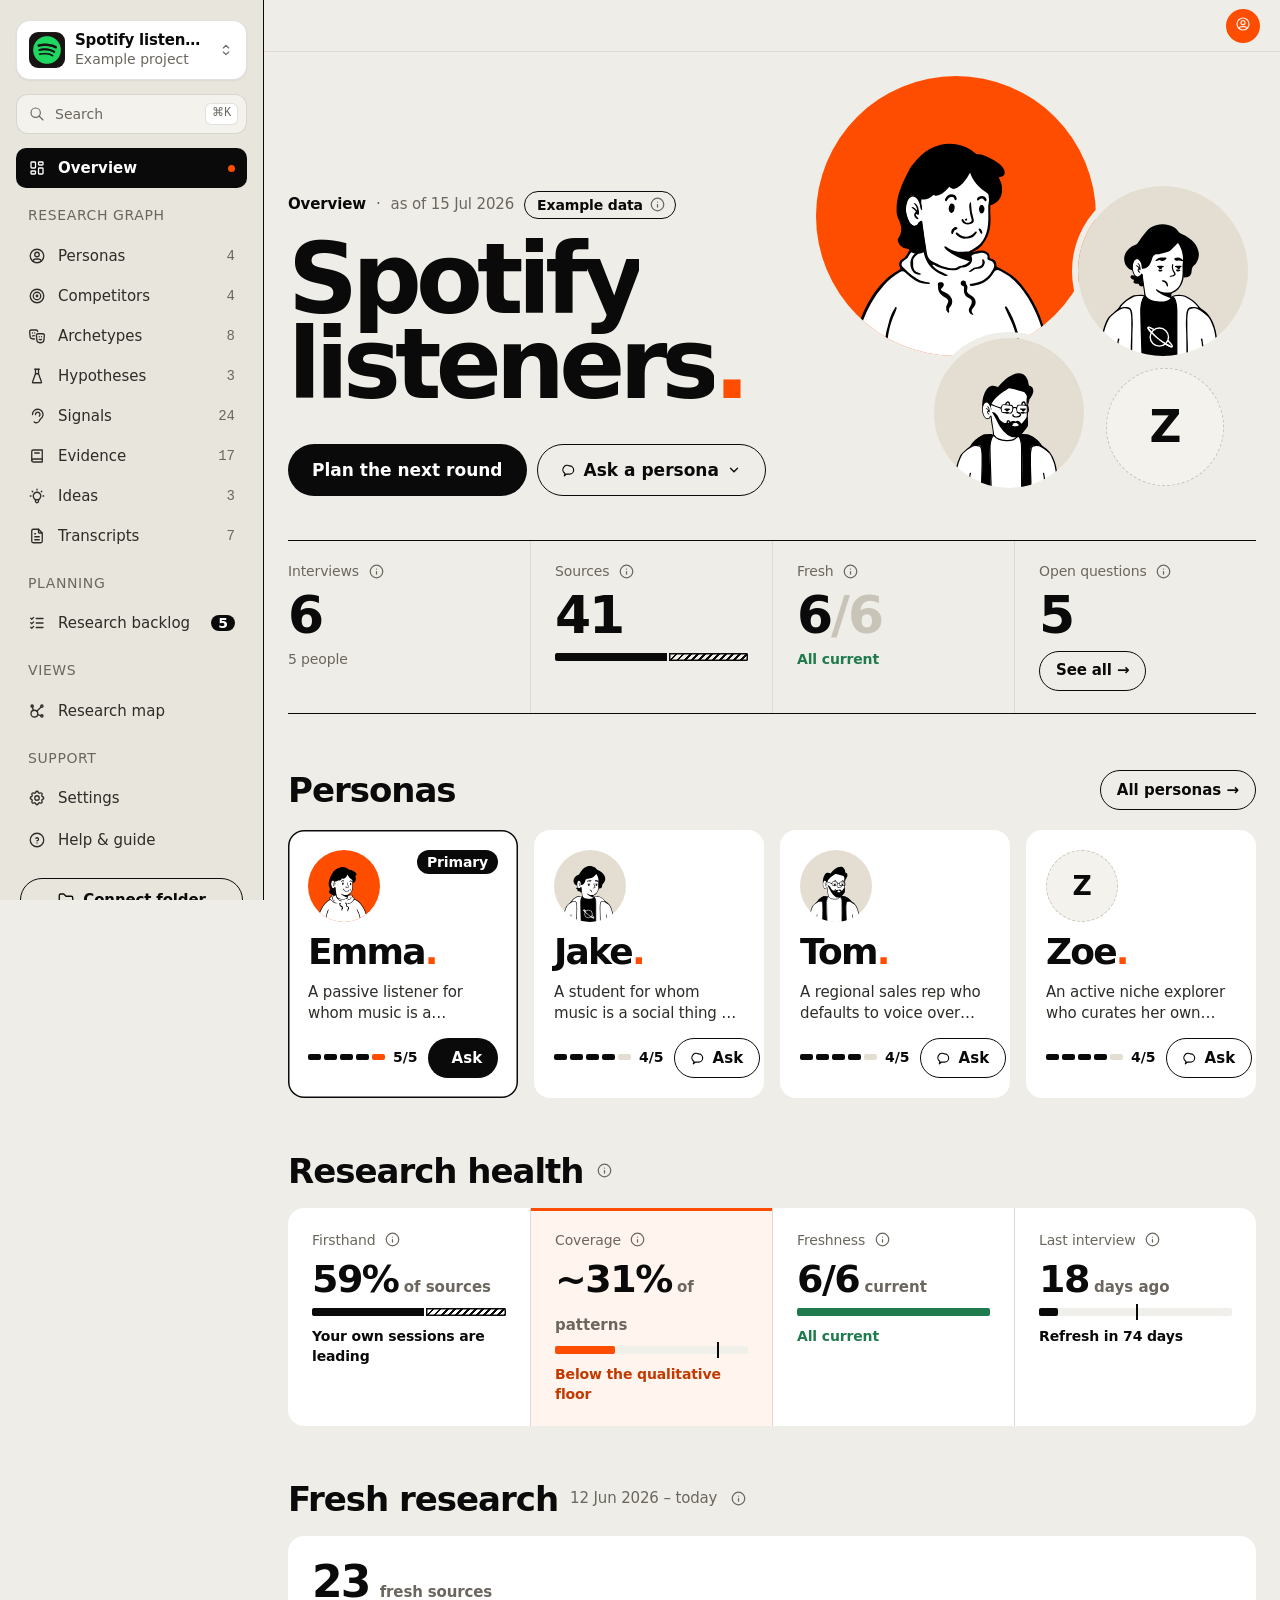
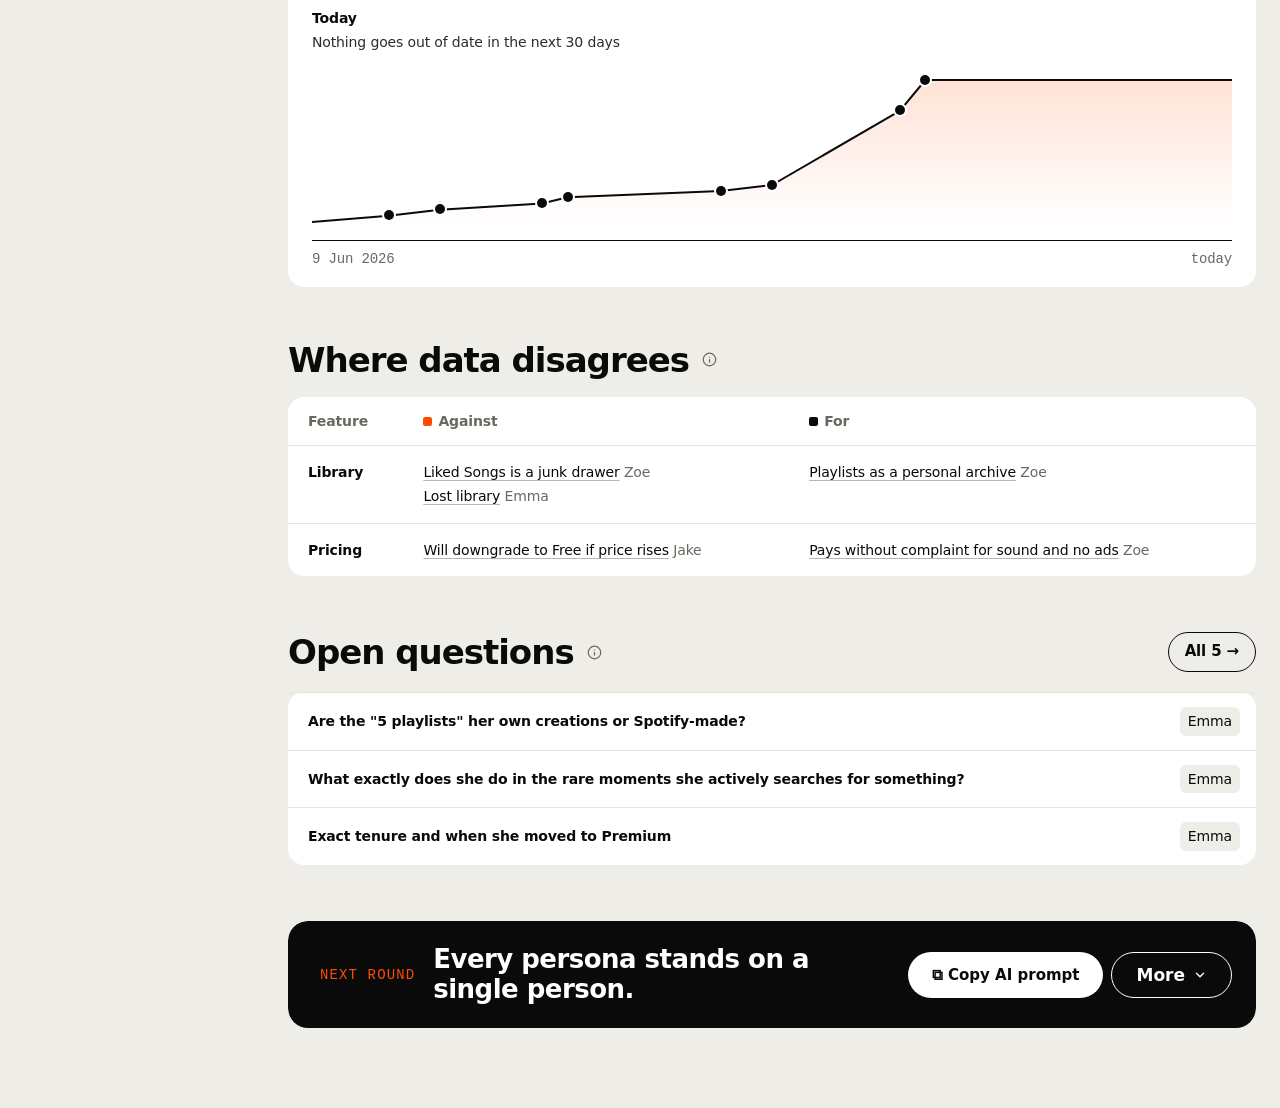
==== app/index.html @ 9418bed9 "Edit Product Context.md from Settings; open empty named projects Settings now opens with a Product c" ====
<!DOCTYPE html>
<!-- GENERATED FILE — do not edit by hand.  Archetype Talk v0.15.0
     Sources: app/src/{shell.html, css/*, js/*, embedded-graph.html}
     Build:   python3 scripts/build_app.py   (embed_demo.py rebuilds too)
     Verify:  python3 scripts/embed_demo.py && git diff --exit-code app/index.html
              — an empty diff proves this file is what the sources build to.
              See docs/BUILD.md; CI runs the same check on every push. -->
<html lang="en">
<head>
<meta charset="UTF-8" />
<meta name="viewport" content="width=device-width, initial-scale=1.0" />
<!-- The egress policy, stated in the artifact itself so a reviewer can verify
     it without reading 600KB of generated HTML:
       default-src 'none'  nothing loads unless listed below
       img-src             own origin, inline images (avatars, competitor icons)
                           and blob: (zip export previews) — no remote hosts
       connect-src         only Google's favicon service, and only when the user
                           turns it on in Settings ▸ Privacy & network
       'unsafe-inline'     forced by the single-file design: all CSS and JS are
                           inlined into this file, there is nothing to hash to.
                           Removing it would mean shipping separate .css/.js and
                           giving up "one file you can email".
     Frame/form/base are pinned shut: nothing here submits or embeds anything. -->
<meta http-equiv="Content-Security-Policy" content="default-src 'none'; img-src 'self' data: blob:; style-src 'self' 'unsafe-inline'; script-src 'self' 'unsafe-inline'; connect-src 'self' https://www.google.com; font-src 'self'; frame-src 'none'; object-src 'none'; form-action 'none'; base-uri 'none'" />
<title>Archetype Talk — Research graph</title>
<!-- No webfonts by design: the app is fully offline/self-contained — system font
     stack only (privacy: opening the file must not call any external host). -->
<style>
  :root {
    /* Type scale — the one part of the older layer that is NOT an alias: these
       sizes (16/18/24/30) have no twin on the --fs-* ladder below, so merging
       the two would resize text rather than rename a token. Left as the type
       scale until someone makes that call deliberately. Colours, radii and
       spacing used to sit here too, each one a `var()` pointing at the shared
       token underneath; those are gone and the rules name the shared token. */
    --font-geist: 'Geist', ui-sans-serif, system-ui, -apple-system, BlinkMacSystemFont, "Segoe UI", Roboto, sans-serif;
    --text-caption: 14px;  --leading-caption: 1.4; --tracking-caption: 0.6px;
    --text-body: 14px;     --leading-body: 1.43;
    --text-body-lg: 16px;  --leading-body-lg: 1.5;
    --text-subheading: 18px; --leading-subheading: 1.56;
    --text-heading-sm: 24px; --leading-heading-sm: 1.33; --tracking-heading-sm: -0.6px;
    --text-heading: 30px;    --leading-heading: 1.2;     --tracking-heading: -0.75px;

    /* Shadows */
    --shadow-subtle: 0 1px 2px rgba(10,10,10,0.06);

    /* Layout widths — three tiers, no per-page values:
       grid pages fill .content (--width-content); single-column lists fill it too (--width-column),
       so a list and a grid end at the same right edge;
       doc/reading pages share --width-reading */
    --sidebar-w: 264px;   /* the left rail; the top bar starts where it ends */
    --width-content: 1280px;
    --width-column: 100%;
    --width-reading: 800px;

    /* Global grid — wide layouts place their rails on these 12 columns
       instead of inventing per-page pixel widths */
    --grid-cols: 12;
    --grid-gutter: var(--s-6);
  }

  /* ── Shared product tokens ───────────────────────────────────────────────
     One vocabulary across our products: the names below are the same ones IA
     Builder uses (surfaces, hairlines, radii, spacing, type), so a component
     copied between the two lands in the right colours without a rename. Two
     levels of "lift" instead of shadows, hairline borders, pill buttons.

     What is NOT shared is the accent: `--accent` stays Archetype Talk's ember
     (set in 08-shared-skin.css) — same skeleton, own voice. Everything
     accent-derived is computed from it, so flipping that one value re-tints
     every page built on these tokens.

     These are the names to write. The block above holds only the type scale,
     which has no twin here; everything else — surface, ink, hairline, radius,
     spacing — is named once, right here. */
  :root {
    /* Surfaces — canvas, then two steps up */
    --bg: #EFEDE7;        /* paper */
    --bg-elev: #FFFFFF;   /* a sheet on the paper */
    --bg-elev-2: #F4F2EC; /* a field inside a sheet */
    --bg-rail: #E8E5DD;   /* the left rail, one step darker than the page */
    --line: #DDD9D0;
    --line-soft: #E8E5DD;
    --edge: #C9C4B8;
    --hover-bg: #F4F2EC;
    --hover-border: #C9C4B8;

    /* Ink — four steps; --text-mute is the darkest that still clears 4.5:1 on --bg */
    --text: #0A0A0A;
    --text-soft: #2E2C28;
    --text-dim: #6B675F;
    --text-mute: #6B675F;

    /* Accent-derived (--accent itself lives in 08-shared-skin.css) */
    --accent-soft: color-mix(in srgb, var(--accent, #ff4d00) 15%, transparent);
    --accent-text: #C23A00;   /* ember dark enough for text on paper (4.9:1) */

    /* Status */
    --warn: #f59e0b;
    --warn-text: #8A5A00; --danger-text: #B42318;

    /* Primary action is an inverted surface, not a brand colour */
    --primary-bg: #0A0A0A;
    --primary-fg: #FFFFFF;

    /* Depth */
    --shadow: 0 16px 36px -14px rgba(10, 10, 10, 0.28);

    /* Radii — utility → pill; text buttons are always pills */
    --r-xs: 4px; --r-sm: 6px; --r-md: 10px; --r-lg: 15px; --r-xl: 20px; --r-pill: 100px;

    /* Spacing — one 4px-based ladder, no in-between values */
    --s-1: 4px; --s-2: 8px; --s-3: 12px; --s-4: 16px; --s-5: 20px;
    --s-6: 24px; --s-8: 32px; --s-10: 40px; --s-12: 48px; --s-16: 64px;

    /* Type — Inter when the system has it, never fetched (offline by design) */
    --font-ui: 'Inter', 'Inter Variable', var(--font-geist);
    /* 14px is the floor of this app — nothing readable is set below it. That
       collapses the two smallest rungs into one value: `xs` and `sm` are the
       same size now and separate by weight, tracking and colour instead
       (uppercase micro-labels vs. quiet sub-text), which is what they were
       really doing anyway. Everything above steps up to keep the hierarchy. */
    --fs-xs: 14px; --fs-sm: 14px; --fs-md: 15px; --fs-lg: 17px;
    --fs-xl: 20px; --fs-2xl: 23px; --fs-3xl: 28px; --fs-4xl: 32px;
    --tracking-tight: -0.01em; --tracking-display: -0.03em;
  }

  * { box-sizing: border-box; margin: 0; padding: 0; }
  :where(button, [role="button"], [tabindex="0"], summary, a, input, select, textarea):focus-visible {
    outline: 1px solid var(--accent, #ff4d00); outline-offset: 2px; border-radius: var(--r-xs); }
  html { -webkit-font-smoothing: antialiased; text-rendering: optimizeLegibility; }
  body {
    background: var(--bg);
    color: var(--text);
    font-family: var(--font-ui);
    font-size: var(--text-body);
    line-height: var(--leading-body);
    font-feature-settings: "ss01" on, "cv11" on;
  }
  /* font-size too, not just the family: a button with no size of its own falls
     back to the UA's 13.33px, which is under the 14px floor this app keeps */
  button { font-family: inherit; font-size: inherit; cursor: pointer; border: none; background: none; color: inherit; }
  ::placeholder { color: var(--text-dim); }

  /* Skip link — first Tab stop, visually hidden until focused (WCAG 2.4.1) */
  .skip-link {
    position: fixed; top: -60px; left: 12px; z-index: 1000;
    padding: 10px 16px; background: var(--bg-elev); color: var(--text);
    border: 1px solid var(--accent, #ff4d00); border-radius: var(--r-sm); text-decoration: none;
    font-size: var(--text-body); transition: top .12s ease; }
  .skip-link:focus { top: 12px; }

  /* Any element wired for xref navigation (data-goto) is a real control:
     make keyboard-reachable and show the pointer even when it's a <div>. */
  [data-goto] { cursor: pointer; }

  /* ── App shell: sidebar + main ─────────────────────────────── */
  .shell { display: flex; min-height: 100vh; }

  .sidebar {
    width: var(--sidebar-w); flex: none;
    background: var(--bg-elev-2);
    padding: var(--s-5) var(--s-3);
    display: flex; flex-direction: column; gap: var(--s-1);
    position: sticky; top: 0; height: 100vh; overflow-y: auto;
  }
  .side-top { display: flex; align-items: center; justify-content: space-between; }
  .nav-burger, .nav-scrim { display: none; }
  .brand {
    display: flex; align-items: center; gap: 10px;
    padding: var(--s-2) var(--s-3) var(--s-5);
    font-size: var(--text-body); font-weight: 600; letter-spacing: -0.2px; white-space: nowrap;
  }
  .brand .mark { width: 8px; height: 8px; border-radius: 50%; background: var(--accent, #ff4d00); flex: none; }

  .side-label {
    font-size: var(--text-caption); line-height: var(--leading-caption);
    letter-spacing: var(--tracking-caption); text-transform: uppercase;
    color: var(--text-dim); font-weight: 500;
    padding: var(--s-4) var(--s-3) var(--s-2);
  }
  .nav-item {
    display: flex; align-items: center; gap: 10px; width: 100%;
    padding: 7px var(--s-3); border-radius: var(--r-md);
    font-size: var(--text-body); font-weight: 500; color: var(--text-dim);
    text-align: left; transition: background .12s, color .12s;
  }
  .nav-item:hover { background: rgba(10,10,10,0.04); color: var(--text); }
  .nav-item.active { background: var(--bg-elev); color: var(--text); box-shadow: var(--shadow-subtle); }
  .nav-item svg { flex: none; color: currentColor; opacity: .75; }
  .nav-item .n {
    margin-left: auto; font-size: var(--text-caption); font-weight: 500;
    color: var(--text-dim); background: rgba(10,10,10,0.06);
    padding: 1px 7px; border-radius: var(--r-pill); min-width: 22px; text-align: center;
  }
  .nav-item.active .n { background: var(--bg); }

  .side-foot { margin-top: auto; padding: var(--s-4) var(--s-1) var(--s-1); display: flex; flex-direction: column; gap: var(--s-2); }
  .btn {
    display: inline-flex; align-items: center; justify-content: center; gap: 8px;
    height: 36px; padding: 0 var(--s-4); border-radius: var(--r-pill);
    font-size: var(--text-body); font-weight: 500; white-space: nowrap;
    transition: background .12s, border-color .12s;
  }
  .btn-primary { background: var(--text); color: var(--bg-elev-2); }
  .btn-primary:hover { background: var(--text-soft); }
  .btn-ghost { background: var(--bg); color: var(--text); }
  .btn-ghost:hover { background: var(--line); }
  .btn-outline { background: transparent; color: var(--text); border: 1px solid var(--line); }
  .btn-outline:hover { border-color: var(--text-dim); }
  /* Exit moved to the account nav (14-topnav.css); what is left at the foot of
     the rail is the one primary action and the credit. */
  .side-credit { display: flex; flex-direction: column; gap: 1px; padding: 0 var(--s-2) 2px;
    font-size: 14px; line-height: 1.45; }
  .side-credit a { color: var(--text-dim); text-decoration: none; }
  .side-credit a:hover { color: var(--accent-text); text-decoration: underline; }
  .side-credit span { color: var(--text-mute); }

  .side-hint { font-size: var(--text-caption); line-height: 1.5; color: var(--text-dim); padding: 0 var(--s-2); }
  .side-hint b { color: var(--text-soft); font-weight: 500; }

  /* language: two words, so a segmented pair rather than a select — the choice
     is visible without opening anything, which is what a room full of new
     users needs */
  .lang-switch { display: inline-flex; align-self: flex-start; border: 1px solid var(--line); border-radius: var(--r-pill); overflow: hidden; }
  .lang-opt {
    padding: 3px 10px; font-size: var(--text-caption); font-weight: 600; letter-spacing: .04em;
    color: var(--text-dim); background: transparent; transition: background .12s, color .12s;
  }
  .lang-opt + .lang-opt { border-left: 1px solid var(--line); }
  .lang-opt:hover { color: var(--text); }
  .lang-opt.on { background: var(--text); color: var(--bg-elev-2); }

  /* ── Main column ───────────────────────────────────────────── */
  .main { flex: 1; min-width: 0; }
  /* The column is capped, so on a wide screen it has to be told where to sit —
     without this it hugs the rail and leaves every pixel of slack on the right.

     Every page shares this one column and its left edge — Settings too: its
     reading measure lives on `.set-wrap`, which stays left-aligned under the
     title, so switching pages never moves the heading. */
  .content { max-width: var(--width-content); margin-inline: auto; padding: var(--s-6) var(--s-6) 80px; }
  .page-head { margin: var(--s-3) var(--s-1) var(--s-5); }
  .page-head h1 { font-size: var(--text-heading-sm); line-height: var(--leading-heading-sm); letter-spacing: var(--tracking-heading-sm); font-weight: 600; }
  .page-head p { margin-top: 2px; font-size: var(--text-body); color: var(--text-dim); max-width: 640px; }

  /* ── Cards ─────────────────────────────────────────────────── */
  /* row-based grid (was CSS-columns masonry — cards drifted vertically);
     min(300px,100%) keeps a lone column from overflowing tiny viewports.
     Rows stretch: cards in one row share a bottom edge instead of a ragged one. */
  .masonry { display: grid; grid-template-columns: repeat(auto-fill, minmax(min(300px, 100%), 1fr));
    gap: var(--s-4); }
  .masonry .card { margin-bottom: 0; }
  .card {
    break-inside: avoid; margin-bottom: var(--s-4);
    background: var(--bg-elev);
    border: 1px solid var(--line);
    border-radius: var(--r-lg);
    box-shadow: var(--shadow-subtle);
    padding: var(--s-5);
    cursor: pointer; position: relative;
    transition: border-color .12s, box-shadow .12s;
  }
  .card:hover { border-color: var(--line); box-shadow: 0 0 0 1px rgba(23,23,23,0.05), 0 2px 6px rgba(0,0,0,0.08), 0 4px 12px -2px rgba(0,0,0,0.06); }

  .card-top { display: flex; align-items: center; gap: 8px; margin-bottom: var(--s-3); }
  .type-badge {
    display: inline-flex; align-items: center; gap: 6px;
    font-size: var(--text-caption); font-weight: 500; letter-spacing: var(--tracking-caption);
    text-transform: uppercase; color: var(--text-dim);
  }
  .type-badge svg { color: var(--text-dim); }
  .demo-badge {
    margin-left: auto;
    font-size: 14px; font-weight: 500; letter-spacing: var(--tracking-caption); text-transform: uppercase;
    color: var(--text-dim); border: 1px solid var(--line);
    padding: 1px 8px; border-radius: var(--r-pill);
  }
  .card .name { font-size: var(--text-body-lg); line-height: var(--leading-body-lg); font-weight: 600; letter-spacing: -0.2px; }
  .card .role { color: var(--text-dim); font-size: var(--text-body); margin-top: 1px; }
  .card .excerpt { font-size: var(--text-body); line-height: 1.5; margin-top: var(--s-2); color: var(--text-soft); }
  .card .excerpt.quote { color: var(--text-dim); }
  .card .excerpt.quote::before { content: "“"; }
  .card .excerpt.quote::after { content: "”"; }
  .card .kv { font-size: var(--text-body); color: var(--text-soft); margin-top: var(--s-2); line-height: 1.5; }
  .card .kv b { font-weight: 500; color: var(--text-dim); }
  .card .tags { display: flex; flex-wrap: wrap; gap: 6px; margin-top: var(--s-3); }
  .tag {
    background: var(--bg); color: var(--text-soft);
    font-size: var(--text-caption); font-weight: 500;
    padding: 2px 8px; border-radius: var(--r-pill);
  }
  /* Stance chip — where one participant stood on one feature.
     Grouped, never graded: no gradient across the ladder, because a colour ramp
     invites reading it as a score, and these are named states, not degrees.
     Direction carries in the left rule; the label does the actual work, so the
     chip still reads without colour (and `mixed` is deliberately not "the middle"). */
  .card .stance {
    display: inline-flex; align-items: baseline; gap: 5px;
    margin-top: var(--s-2); padding: 3px 8px 3px 7px;
    font-size: var(--text-caption); color: var(--text-soft);
    background: var(--bg); border-radius: var(--r-pill);
    border-left: 2px solid var(--text-dim);
  }
  .card .stance b { font-weight: 600; color: var(--text); letter-spacing: 0.2px; }
  /* Provenance of the topic, not of the attitude — deliberately quiet: it qualifies
     the stance, it does not compete with it. */
  .card .stance .st-src {
    font-style: normal; font-size: 14px; color: var(--text-dim);
    padding-left: 6px; margin-left: 2px; border-left: 1px solid var(--line);
  }
  .card .stance.st-neg { border-left-color: var(--accent, #ff4d00); }
  .card .stance.st-pos { border-left-color: #4ade80; }
  .card .stance.st-mix { border-left-color: #fbbf24; }
  .card .stance.st-mid { border-left-color: var(--line); }

  .persona-id { display: flex; align-items: center; gap: var(--s-3); margin-bottom: var(--s-3); }
  /* ── .face — a persona's face, everywhere (faceHtml, 02-parse-state.js).
     A circle; the place it sits in sets only its size, and the primary
     persona's ember. A drawn avatar stands on the bottom edge, a photo fills
     the circle face-high, no picture shows initials sized to the circle. */
  .face { position: relative; flex: none; display: grid; place-items: center; overflow: hidden;
    width: 40px; height: 40px; border-radius: 50%; background: #E4DED2; color: var(--text);
    container-type: inline-size; font-weight: 800; line-height: 1; }
  .face img { position: absolute; object-fit: cover; }
  .face img + .face-ini { display: none; }   /* the picture loaded: no initials behind it */
  .face.is-photo img { inset: 0; width: 100%; height: 100%; object-position: center 25%; }
  .face.is-drawn img { left: 3%; bottom: 0; width: 94%; height: 94%; object-position: bottom; }
  .face-ini { font-size: 38cqi; letter-spacing: -0.02em; }
  .face.is-initials { background: var(--bg-elev-2); border: 1.5px dashed var(--edge); }

  /* ── .has-card-link — a card (or table row) that opens one thing, clickable
     anywhere: its one real link (.card-link, the name or the question) is
     stretched over the whole host, and every other button or link inside
     stays on top of it and keeps its own job (Ask, a tooltip). The link stays
     the keyboard stop, so Tab and Enter behave as on any link. */
  .has-card-link { position: relative; cursor: pointer; }
  .has-card-link .card-link { color: inherit; text-decoration: none; }
  .has-card-link .card-link::before { content: ""; position: absolute; inset: 0; z-index: 0; border-radius: inherit; }
  .has-card-link :is(a, button):not(.card-link) { position: relative; z-index: 1; }

  /* ── .lvl-meter — how solid a persona is, everywhere (levelMeter, 06) */
  .lvl-meter { display: inline-flex; align-items: center; gap: 8px; white-space: nowrap; font-family: var(--font-ui); font-size: var(--text-body);
    font-weight: 600; letter-spacing: 0; text-transform: none; color: var(--text); font-variant-numeric: tabular-nums; cursor: help; }
  .dx-lvl { display: flex; gap: 3px; }
  .dx-lvl i { width: 13px; height: 6px; border-radius: 2px; background: #E4DED2; }
  .dx-lvl i.on { background: var(--text); }
  .dx-lvl i.on.hot { background: var(--accent); }
  .arch-icon { width: 48px; height: 48px; border-radius: 50%; flex: none; background: var(--bg);
    display: grid; place-items: center; color: var(--text-soft); }
  .arch-icon svg { width: 30px; height: 30px; }
  .arch-icon.lg { width: 64px; height: 64px; border: 1px solid var(--line); }
  .arch-icon.lg svg { width: 38px; height: 38px; }
  .arch-icon.sm { width: 26px; height: 26px; }
  .arch-icon.sm svg { width: 16px; height: 16px; }
  .detail-head { display: flex; gap: var(--s-6); align-items: flex-start; }
  .detail-head-main { flex: 1; min-width: 0; }
  .detail-avatar {
    flex: none; width: 64px; height: 64px; border-radius: 50%;
    overflow: hidden; background: var(--bg); border: 1px solid var(--line); display: none;
  }
  .detail-avatar.on { display: block; }
  .detail-avatar img { width: 100%; height: 100%; }
  /* placeholder for an image this file points at on an external host — see
     picResolve() in app/src/js/02-parse-state.js; clicking it is the opt-in */
  .detail-avatar .ext-img {
    width: 100%; height: 100%; border: 0; padding: 4px; cursor: pointer;
    background: var(--bg); color: var(--text-dim);
    font: inherit; font-size: 11px; line-height: 1.15; text-align: center;   /* a raw URL wedged into a 64px avatar box — not reading text, and 14px shows two characters of it */
    display: flex; align-items: center; justify-content: center; word-break: break-all;
  }
  .detail-avatar .ext-img:hover { color: var(--text); }
  @media (max-width: 600px) { .detail-avatar { width: 48px; height: 48px; } .detail-head { gap: var(--s-4); } }
  .optin-note { font-size: var(--text-caption); color: var(--text-dim); margin-top: var(--s-3); }
  .stale-note { display: flex; gap: 7px; align-items: baseline; margin-top: var(--s-3);
    font-size: var(--text-caption); line-height: 1.5; color: var(--text-dim); }
  .stale-note.hard { color: var(--text); font-weight: 500; }
  .fresh-bar { margin: 0 0 var(--s-4); display: none; }
  .fresh-bar button { display: inline-flex; align-items: center; gap: 8px; }
  .fresh-bar button.active { background: var(--text); color: var(--bg-elev-2); border-color: var(--text); }
  /* idea toolbar + new-idea modal */
  .idea-bar { display: flex; align-items: center; gap: var(--s-3); flex-wrap: wrap; margin: 0 0 var(--s-4); }
  .idea-bar-note { font-size: var(--text-caption); color: var(--text-dim); }
  #ideaSortBtn.active { border-color: var(--text); color: var(--text); font-weight: 600; }

  /* ---------- Idea voting (request board) ---------- */
  .idea-card-top { display: flex; align-items: flex-start; justify-content: space-between; gap: var(--s-2); }
  .idea-card-top .name { flex: 1; }
  .vote-pill {
    display: inline-flex; align-items: center; gap: 6px; flex: none;
    padding: 5px 11px; border-radius: var(--r-pill);
    border: 1px solid var(--line); background: var(--bg-elev);
    color: var(--text); font-size: var(--text-body); font-weight: 600;
    line-height: 1; cursor: pointer; transition: border-color .12s, background .12s, color .12s;
  }
  .vote-pill svg { color: var(--text-dim); transition: color .12s, transform .12s; }
  .vote-pill .vote-n { min-width: 9px; text-align: center; font-variant-numeric: tabular-nums; }
  .vote-pill:hover { border-color: var(--text-dim); background: var(--bg-elev-2); }
  .vote-pill:hover svg { transform: translateY(-1px); }
  .vote-pill.voted { border-color: var(--accent, #ff4d00); background: color-mix(in srgb, var(--accent, #ff4d00) 8%, var(--bg-elev)); color: var(--accent, #ff4d00); }
  .vote-pill.voted svg { color: var(--accent, #ff4d00); }
  .detail-vote { display: none; align-items: center; flex-wrap: wrap; gap: var(--s-2); margin-top: var(--s-3); }
  .detail-vote.on { display: flex; }
  .detail-vote .vote-pill { padding: 7px 14px; font-size: var(--text-body-lg); }
  .vote-meta { font-size: var(--text-caption); color: var(--text-dim); }
  .vote-hint { font-size: var(--text-caption); color: var(--text-dim); font-style: italic; }
  .tableview .vote-pill { padding: 3px 9px; font-size: var(--text-caption); }

  /* ---------- Transcript highlights (Dovetail-style) ---------- */
  mark.hl {
    background: #FFF4D6; color: inherit; border-radius: 2px;
    padding: 1px 3px; cursor: pointer; box-shadow: inset 0 -2px 0 #f59e0b55;
    transition: background .12s;
  }
  mark.hl:hover { background: #3a2d0a; }
  .hl-t {
    display: inline-block; margin-left: 5px; padding: 1px 7px; border-radius: var(--r-pill);
    background: var(--text); color: var(--bg-elev);
    font-size: 14px; font-weight: 600; letter-spacing: .3px; text-transform: uppercase;
    vertical-align: middle; user-select: none;
  }
  .hl-count { background: #FFF4D6; border-color: #f59e0b55; }
  /* the selection toolbar: highlight · tag… · copy quote */
  .hl-float {
    position: absolute; z-index: 620; display: none; align-items: center; gap: 2px; padding: 4px; border-radius: 12px;
    background: #141413; box-shadow: 0 10px 24px rgba(10,10,10,.25); white-space: nowrap;
  }
  .hl-float button { height: 34px; padding: 0 11px; border: 0; border-radius: 8px; background: none; color: #D9D5CC;
    display: inline-flex; align-items: center; gap: 6px; font: inherit; font-size: 14px; font-weight: 500; cursor: pointer; }
  .hl-float button:first-child { background: #2A2926; color: #FAF9F5; }
  .hl-float button:hover { background: #3A3935; color: #FAF9F5; }
  .hl-pop {
    position: absolute; z-index: 630; width: 320px; padding: var(--s-3);
    background: var(--bg-elev); border: 1px solid var(--line);
    border-radius: var(--r-md); box-shadow: 0 10px 34px rgba(0,0,0,.16);
    display: flex; flex-direction: column; gap: var(--s-2);
  }
  .hl-pop-head { font-size: var(--text-caption); text-transform: uppercase; letter-spacing: var(--tracking-caption); color: var(--text-dim); font-weight: 600; }
  .hl-pop-quote { font-size: var(--text-caption); color: var(--text-soft); border-left: 3px solid #f59e0b; padding-left: 8px; font-style: italic; }
  .hl-pop-tags { display: flex; flex-wrap: wrap; gap: 6px; }
  .hl-chip {
    padding: 3px 10px; border-radius: var(--r-pill); border: 1px solid var(--line);
    background: var(--bg-elev); font-size: var(--text-caption); cursor: pointer;
  }
  .hl-chip:hover { border-color: var(--text-dim); }
  .hl-chip.on { background: var(--text); color: var(--bg-elev); border-color: var(--text); }
  .hl-pop-input {
    width: 100%; padding: 7px 10px; border: 1px solid var(--line);
    border-radius: var(--r-sm); font: inherit; font-size: var(--text-caption);
  }
  .hl-pop-actions { display: flex; gap: var(--s-2); align-items: center; }
  .hl-pop-note { width: 100%; box-sizing: border-box; padding: 8px 10px; border: 1px solid var(--line); border-radius: var(--r-sm);
    font: inherit; font-size: 14px; line-height: 1.45; resize: vertical; background: var(--bg); color: var(--text); }
  .hl-sigs { display: flex; flex-direction: column; gap: 2px; max-height: 240px; overflow: auto; margin: 0 -4px; }
  .hl-sig { display: flex; align-items: center; gap: 8px; padding: 7px 8px; border: 0; border-radius: 8px; background: none;
    font: inherit; font-size: 14px; color: var(--text); text-align: left; cursor: pointer; }
  .hl-sig:hover, .hl-sig:focus-visible { background: var(--bg-elev-2); }
  .hl-sig svg { width: 14px; height: 14px; flex: none; color: var(--text-dim); }
  .hl-sig span { flex: 1; min-width: 0; }
  .hl-sig small { flex: none; font-size: 14px; color: var(--text-dim); }

  /* find-in-transcript */
  .doc-tools {
    display: flex; align-items: center; gap: var(--s-2);
    padding: var(--s-2) 0; margin-bottom: var(--s-2);
    border-bottom: 1px solid var(--line); color: var(--text-dim);
    position: sticky; top: 0; background: var(--bg-elev); z-index: 5;
  }
  .doc-tools input {
    flex: 0 1 260px; padding: 6px 10px; border: 1px solid var(--line);
    border-radius: var(--r-pill); font: inherit; font-size: var(--text-caption);
  }
  .doc-tools button {
    width: 26px; height: 26px; border-radius: var(--r-sm);
    border: 1px solid var(--line); background: var(--bg-elev); cursor: pointer;
  }
  .doc-tools button:hover { border-color: var(--text-dim); }
  #findCount { font-size: var(--text-caption); min-width: 46px; font-variant-numeric: tabular-nums; }
  .find-hit { background: #FFE7D6; border-radius: 2px; box-shadow: inset 0 -2px 0 #3b82f688; }
  .find-hit.cur { background: #ff8a50; }
  .kwic { font-size: var(--text-caption); color: var(--text-soft); margin-top: 4px; padding-left: 8px; border-left: 2px solid var(--line); }

  /* highlights board (Transcripts tab) */
  .hl-board-head { font-size: var(--text-caption); color: var(--text-dim); margin-bottom: var(--s-4); }
  .hl-group { margin-bottom: var(--s-6); }
  .hl-group-head {
    display: flex; align-items: center; gap: var(--s-2);
    padding-bottom: var(--s-2); margin-bottom: var(--s-3);
    border-bottom: 1px solid var(--line);
  }
  .hl-group-head b { font-size: var(--text-body-lg); }
  .hl-group-head .n { color: var(--text-dim); font-size: var(--text-caption); }
  .hl-group-head .spacer { flex: 1; }
  .hl-cards { display: grid; grid-template-columns: repeat(auto-fill, minmax(280px, 1fr)); gap: var(--s-3); }
  .hl-item {
    background: var(--bg-elev); border-radius: var(--r-md);
    box-shadow: var(--shadow-subtle); padding: var(--s-3); cursor: pointer;
  }
  .hl-item:hover { box-shadow: 0 0 0 1px var(--text-dim), 0 1px 3px rgba(0,0,0,.1); }
  .hl-item blockquote { margin: 0 0 var(--s-2); font-style: italic; font-size: var(--text-body); border-left: 3px solid #f59e0b; padding-left: 8px; }
  .hl-item-src { display: flex; align-items: center; gap: 6px; flex-wrap: wrap; font-size: var(--text-caption); color: var(--text-dim); }

  /* ---------- in-view filter bar (filter pill + view toggle in one row) ---------- */
  .filter-bar { display: flex; align-items: center; gap: var(--s-3); margin: 0 0 var(--s-3); }
  .filter-pill {
    flex: 1; max-width: 420px;
    display: flex; align-items: center; gap: var(--s-2);
    padding: 6px 12px;
    background: var(--bg-elev); border: 1px solid var(--line);
    border-radius: var(--r-pill); color: var(--text-dim);
  }
  .filter-pill:focus-within { border-color: var(--text-dim); }
  .filter-pill input { flex: 1; border: none; outline: none; font: inherit; font-size: var(--text-body); color: var(--text); background: transparent; min-width: 0; }
  .filter-pill kbd {
    font-family: inherit; font-size: var(--text-caption); color: var(--text-dim);
    background: var(--bg); border-radius: var(--r-sm);
    padding: 1px 6px; flex: none;
  }
  .filter-bar .view-toggle { margin-left: auto; flex: none; }
  #filterCount { font-size: var(--text-caption); white-space: nowrap; font-variant-numeric: tabular-nums; }
  #filterClear { border: none; background: none; cursor: pointer; color: var(--text-dim); font-size: 14px; padding: 0 2px; }
  #filterClear:hover { color: var(--text); }

  /* ---------- transcript exclusion (Use in analysis) ---------- */
  .exc-badge { background: var(--bg-elev-2) !important; border-color: var(--line) !important; color: var(--text-dim) !important; }
  .card.excluded { opacity: .62; }
  .card.excluded:hover { opacity: 1; }
  .doc-tools-spacer { flex: 1; }
  .use-wrap { display: inline-flex; align-items: center; gap: 8px; cursor: pointer; flex: none; }
  .use-label { font-size: var(--text-caption); color: var(--text-dim); white-space: nowrap; }
  .stale-act { font-size: inherit; color: inherit; opacity: .9; margin-left: 4px; }
  .stale-act:hover { opacity: 1; }

  /* ---------- hypotheses (bets, not solutions) ---------- */
  .hypo-status {
    display: inline-block; flex: none; padding: 2px 9px; border-radius: var(--r-pill);
    font-size: 14px; font-weight: 600; letter-spacing: .5px; text-transform: uppercase;
    border: 1px solid;
  }
  .hypo-status.open     { color: #8A5A00; background: #FFF4D6; border-color: #f59e0b55; }
  .hypo-status.promoted { color: #1F7A4D; background: #E7F6EC; border-color: #22c55e55; }
  .hypo-status.rejected { color: var(--text-dim); background: var(--bg-elev-2); border-color: var(--line); }
  .hypo-promote {
    display: block; width: 100%; margin-top: var(--s-3); padding: 7px 10px;
    border: 1px solid #22c55e88; border-radius: var(--r-md);
    background: #E7F6EC; color: #1F7A4D; font-size: var(--text-caption); font-weight: 600;
    cursor: pointer; text-align: left; transition: background .12s;
  }
  .hypo-promote:hover { background: #D4F0DE; }
  .idea-pick-row .muted, .idea-field .muted { color: var(--text-dim); font-weight: 400; text-transform: none; }
  /* ── table cells that fit their content (TABLE_COLS 'fit'): one line, never broken */
  .tableview td.td-fit { white-space: nowrap; }
  .tableview .tag { white-space: nowrap; }

  /* ── .row-menu — a row's actions behind ⋯ (rowMenuHtml, 13): the browser's
     popover, placed by popPlace; items are full-width rows, danger last */
  .row-menu { display: inline-flex; vertical-align: middle; }
  .row-menu-btn { position: relative; width: 32px; height: 32px; display: inline-grid; place-items: center; border: 0; border-radius: var(--r-sm);
    background: none; color: var(--text-dim); cursor: pointer; }
  .row-menu-btn:hover, .row-menu-btn:focus-visible { background: var(--hover-bg); color: var(--text); }
  .row-menu-btn.hint::after { content: ""; position: absolute; top: 5px; right: 5px; width: 7px; height: 7px; border-radius: 50%;
    background: var(--accent); box-shadow: 0 0 0 2px var(--bg-elev); }
  .row-menu-pop { position: fixed; inset: auto; margin: 0; min-width: 200px; padding: 6px; border: 1px solid var(--line); border-radius: 12px;
    background: var(--bg-elev); box-shadow: var(--shadow); color: var(--text); }
  .row-menu-pop:popover-open { display: flex; flex-direction: column; }
  .row-menu-pop button { display: flex; align-items: center; gap: 10px; width: 100%; height: 38px; padding: 0 10px; border: 0; border-radius: 8px;
    background: none; font: inherit; font-size: var(--fs-md); color: var(--text); text-align: left; white-space: nowrap; cursor: pointer; }
  .row-menu-pop button:hover, .row-menu-pop button:focus-visible { background: var(--hover-bg); }
  .row-menu-pop button svg { flex: none; color: var(--text-dim); }
  .row-menu-pop button.danger { color: var(--danger-text, #B42318); }
  .row-menu-pop button.danger svg { color: currentColor; }
  .row-menu-pop button.danger:first-child, .row-menu-pop button + button.danger { margin-top: 4px; position: relative; }
  .row-menu-pop button + button.danger::before { content: ""; position: absolute; left: 6px; right: 6px; top: -3px; border-top: 1px solid var(--line-soft); }
  .author-chip { text-transform: none; letter-spacing: 0; }

  /* ---------- workspace switcher (top-left, Capacities-style) ---------- */
  .ws-wrap { position: relative; }
  .ws-btn {
    all: unset; display: flex; align-items: center; gap: 8px; cursor: pointer;
    font-size: var(--text-body); font-weight: 600; letter-spacing: -0.2px;
    padding: 4px 8px; margin: -4px -8px; border-radius: var(--r-md);
    max-width: 100%;
  }
  .ws-btn:hover { background: rgba(10,10,10,0.06); }
  .ws-btn svg { color: var(--text-dim); flex: none; }
  .ws-label { white-space: nowrap; overflow: hidden; text-overflow: ellipsis; max-width: 150px; }
  .ws-menu { /* fixed: escapes the sidebar's overflow clip and the sticky topbar's stacking context */
    position: fixed; z-index: 640; width: 264px;
    white-space: normal; /* .brand sets nowrap — descriptions must wrap INSIDE the panel */
    background: var(--bg-elev); border: 1px solid var(--line);
    border-radius: var(--r-md); box-shadow: 0 10px 34px rgba(0,0,0,.14);
    padding: var(--s-2); display: flex; flex-direction: column; gap: 2px;
  }
  .ws-menu-head { font-size: 14px; text-transform: uppercase; letter-spacing: .6px; color: var(--text-dim); font-weight: 600; padding: 4px 8px 6px; }
  .ws-item {
    all: unset; display: flex; align-items: center; gap: 10px; cursor: pointer;
    padding: 8px; border-radius: var(--r-sm); font-size: var(--text-body);
    box-sizing: border-box; width: 100%; text-align: left;
  }
  .ws-item:hover { background: var(--bg-elev-2); }
  /* where you are — a statement, not a control */
  .ws-current { background: var(--bg-elev-2); cursor: default; }
  .ws-item.on { background: rgba(10,10,10,0.06); }
  .ws-item-ico { flex: none; }
  .ws-item-txt { flex: 1; min-width: 0; display: flex; flex-direction: column; }
  .ws-item-txt b { font-weight: 600; white-space: nowrap; overflow: hidden; text-overflow: ellipsis; }
  .ws-item-txt small { font-size: 14px; line-height: 1.35; color: var(--text-dim); }
  .ws-item .n { font-size: var(--text-caption); color: var(--text-dim); font-variant-numeric: tabular-nums; }
  .ws-connect { border-top: 1px solid var(--line); border-radius: 0; margin-top: 4px; padding-top: 10px; font-weight: 600; }
  /* app-level setting inside the project menu — where IA Builder keeps the same
     kind of switch, so it is reachable from every page without a detour */
  .ws-lang { display: flex; align-items: center; justify-content: space-between; gap: var(--s-2);
    margin-top: var(--s-1); padding: var(--s-2) var(--s-2) 2px;
    border-top: 1px solid var(--line); color: var(--text-mute); font-size: var(--fs-xs); }

  /* empty state: what belongs here, and the two ways to put it there */
  .empty-state .empty-acts { display: flex; flex-wrap: wrap; gap: var(--s-2); margin-top: var(--s-4); }
  .empty-state .empty-note { margin-top: var(--s-3); color: var(--text-mute); font-size: var(--fs-sm); }

  /* ---------- local drafts ---------- */
  .draft-badge { background: #FFF1E8 !important; border-color: #3b82f655 !important; color: #C23A00 !important; }
  .draft-src { color: #ff8a50; }
  .idea-draft-note {
    margin-top: var(--s-3); padding: var(--s-2) var(--s-3);
    background: #FFF1E8; border: 1px solid #3b82f633; border-radius: var(--r-md);
    font-size: var(--text-caption); color: var(--text-soft);
  }
  /* ---- Levels (L1–L5) — one badge for persona maturity and claim weight ----
     Quiet at the bottom of the ladder, ember at the top: the colour says how
     much weight it carries, the tooltip says why. */
  .lvl { display: inline-flex; align-items: center; gap: 4px; flex: none;
    font-family: var(--font-mono, ui-monospace, Menlo, monospace); font-size: 11px; font-weight: 600;
    line-height: 1; padding: 3px 7px; border-radius: var(--r-pill); vertical-align: 1px;
    border: 1px solid var(--line); color: var(--text-mute); cursor: help; white-space: nowrap; }
  .lvl-3 { color: var(--warn-text); border-color: color-mix(in srgb, var(--warn) 40%, transparent); }
  .lvl-4, .lvl-5 { color: var(--accent-text); border-color: color-mix(in srgb, var(--accent, #ff4d00) 45%, transparent); background: var(--accent-soft); }
  body.lin-all .p-apple .pa-kicker { white-space: nowrap; }
  .pa-kicker .lvl-meter { margin-left: auto; }

  /* ============ Apple-style preview (rollout: All + Evidence) ============
     body.lin-side = the left panel, applied on EVERY gallery page while the
     preview is on; body.lin-all = the full page skin (All + Evidence so far).
     Experimental skin toggled from the All page head. Tokens from Apple's
     store design system (refero.design): var(--bg-elev-2) canvas with white cards at
     28px radius (no borders, no shadows), var(--text) ink / var(--text-dim) gray text,
     var(--accent) electric-blue filled pills (980px), var(--accent-text) links, var(--accent-text) ember
     badges, SF Pro via -apple-system. Scoped entirely under body.lin-all —
     remove the class, nothing remains. */

  body.lin-all { background: var(--bg); color: var(--text);
    font-family: var(--font-ui); letter-spacing: var(--tracking-tight); }
  body.lin-side .side-label { color: var(--text-dim); }
  body.lin-side .brand, body.lin-side .ws-btn { color: var(--text); }
  body.lin-side .nav-item .n { border: none; }
  body.lin-side .side-hint, body.lin-side .linklike { color: var(--accent-text); }
  body.lin-all .view-toggle button { color: var(--text-soft); }
  body.lin-all .view-toggle button.active { color: var(--text); }
  body.lin-all .page-head h1 { color: var(--text); }
  body.lin-all .filter-pill { color: var(--text-dim); }
  body.lin-all .filter-pill input { color: var(--text); }
  body.lin-all .filter-pill input::placeholder { color: var(--text-dim); }
  body.lin-all .filter-pill kbd { background: var(--bg-elev-2); color: var(--text-dim); border: none; }
  body.lin-all .section-head { color: var(--text); background: none; font-weight: 600; letter-spacing: 0; text-transform: none; font-size: 19px; }
  body.lin-all .section-head svg { color: var(--text-dim); }
  body.lin-all .section-head:hover { color: var(--accent-text); }
  body.lin-all .section-head .n { background: var(--bg-elev-2); color: var(--text-soft); }
  body.lin-all .card { background: var(--bg-elev); border: 1px solid var(--line); border-radius: var(--r-lg);
    box-shadow: none; padding: var(--s-6); transition: border-color .12s, background .12s; }
  body.lin-all .card:hover { background: var(--bg-elev); }
  body.lin-all .card .name { color: var(--text); font-weight: 600; letter-spacing: -0.2px; }
  body.lin-all .card .excerpt, body.lin-all .card .kv { color: var(--text-dim); }
  body.lin-all .card .kv b { color: var(--text-soft); }
  body.lin-all .card .excerpt.quote { color: var(--text); }
  /* the type label is a kicker, not a chip — Apple keeps these as plain
     small-caps text, no pill background */
  body.lin-all .type-badge { background: none; color: var(--text-dim); border: none; padding: 0; }
  body.lin-all .type-badge svg { color: var(--text-mute); }
  body.lin-all .demo-badge { background: none; color: var(--accent-text); border: none; font-weight: 600; letter-spacing: .4px; }
  body.lin-all .draft-badge { background: none !important; color: var(--accent-text) !important; border: none !important; }
  body.lin-all .exc-badge { background: var(--bg-elev-2) !important; color: var(--text-dim) !important; border: none !important; }
  body.lin-all .hl-count { background: var(--bg-elev-2); color: var(--accent-text); border: none; }
  body.lin-all .vote-pill { background: var(--bg-elev-2); border: none; color: var(--text); border-radius: var(--r-pill); }
  body.lin-all .vote-pill:hover { background: var(--bg-elev-2); }
  body.lin-all .vote-pill.voted { background: var(--accent); color: var(--bg-elev); border: none; }
  body.lin-all .vote-pill.voted svg { color: var(--bg-elev); }
  body.lin-all .hypo-status { border: none; }
  body.lin-all .hypo-status.open { background: var(--bg-elev-2); color: var(--accent-text); }
  body.lin-all .hypo-status.promoted { background: var(--bg-elev-2); color: var(--accent-text); }
  body.lin-all .hypo-promote { border: none; }
  body.lin-all .ground-row { color: var(--text-dim); }
  body.lin-all .bars i { background: var(--line); }
  body.lin-all .bars i.on { background: var(--text); }
  body.lin-all .stale-note { color: var(--text-dim); }
  body.lin-all .persona-id .name { color: var(--text); }
  body.lin-all .arch-icon { background: var(--bg-elev-2); color: var(--text-soft); box-shadow: none; }
  body.lin-side .ws-item-txt b { color: var(--text); }
  body.lin-side .ws-item-txt small, body.lin-side .ws-menu-head, body.lin-side .ws-item .n { color: var(--text-dim); }
  body.lin-all .optin-note, body.lin-all .kwic { color: var(--text-dim); border-color: var(--bg-elev-2); }
  /* Apple/CRM table skin (the screenshot: icon headers, soft rows, emphasized
     first column, status chips). Visual only — under the skin toggle. */
  body.lin-all .tableview { background: var(--bg-elev); border-radius: var(--r-lg); overflow-x: auto; }
  body.lin-all .tableview th { text-transform: none; letter-spacing: 0; font-size: 14px; font-weight: 500; color: var(--text-dim); padding: 14px 18px; }
  body.lin-all .th-ico { display: inline-flex; vertical-align: -2px; margin-right: 7px; color: var(--text-mute); }
  body.lin-all .tableview th:hover { color: var(--text); }
  body.lin-all .tableview th:hover .th-ico { color: var(--text-dim); }
  body.lin-all .tableview td { padding: 14px 18px; color: var(--text-soft); font-size: 14px; }
  body.lin-all .tableview tbody tr:last-child td { border-bottom: none; }
  body.lin-all .tableview td:first-child { color: var(--text); font-weight: 500; }
  body.lin-all .tableview td:first-child a { color: var(--text); font-weight: 500; }
  body.lin-all .tableview .muted { color: var(--text-mute); }
  body.lin-all .col-resize::after { background: var(--line); }
  body.lin-all .th-sort { color: var(--accent); }

  /* Apple-store persona card (the screenshot pattern: kicker → headline → hero image) */
  body.lin-all .card.p-apple { display: flex; flex-direction: column; text-align: left;
    padding: var(--s-6) var(--s-6) 0; overflow: hidden; min-height: 380px; }
  body.lin-all .p-apple .pa-kicker { font-size: 14px; font-weight: 600; letter-spacing: .8px;
    text-transform: uppercase; color: var(--text-dim); display: flex; align-items: center; gap: 10px; }
  body.lin-all .p-apple .pa-demo { color: var(--accent-text); }
  body.lin-all .p-apple .pa-quote { margin: 10px 0 0; font-size: 23px; line-height: 1.2;
    font-weight: 600; letter-spacing: -0.3px; color: var(--text); }
  body.lin-all .p-apple .pa-who { margin-top: 10px; font-size: 14px; color: var(--text-dim); }
  body.lin-all .p-apple .pa-avatar { margin-top: auto; display: flex; justify-content: center; padding-top: 18px; }
  body.lin-all .p-apple .pa-avatar .face { width: 170px; height: 170px; margin-bottom: -34px; }
  body.lin-all .p-apple:hover { border-color: var(--hover-border); }

  /* ---- detail view ---- */
  body.lin-all .crumbs, body.lin-all .crumbs button.crumb { color: var(--text-dim); }
  body.lin-all .crumbs .here { color: var(--text); }
  body.lin-all .crumbs button.crumb:hover { background: var(--bg-elev-2); color: var(--text); }
  body.lin-all .detail-card { background: var(--bg-elev); border-radius: var(--r-lg); }
  body.lin-all #dName, body.lin-all .persona-id .name { color: var(--text); font-weight: 600; letter-spacing: -0.3px; }
  body.lin-all .detail-head .sub, body.lin-all .role { color: var(--text-dim); }
  body.lin-all .source-note { color: var(--text-mute); }
  body.lin-all .doc h1, body.lin-all .doc h2, body.lin-all .doc h3 { color: var(--text); }
  body.lin-all .doc p, body.lin-all .doc li { color: var(--text-soft); }
  body.lin-all .doc a { color: var(--accent-text); text-decoration-color: rgba(0,102,204,.35); }
  body.lin-all .doc a:hover { text-decoration-color: var(--accent-text); }
  body.lin-all .doc blockquote { border-left-color: var(--line); color: var(--text-soft); }
  body.lin-all .doc code, body.lin-all .doc pre { background: var(--bg-elev-2); color: var(--text); }
  body.lin-all .doc a.xref { background: var(--bg-elev-2); border: none; border-radius: var(--r-sm); color: var(--text-soft); }
  body.lin-all .doc a.xref:hover { background: var(--bg-elev-2); }
  body.lin-all .doc a.xref.missing { background: transparent; border: 1px dashed var(--line); }
  body.lin-all .ground-row a.xref { background: var(--bg-elev-2); }
  body.lin-all .sec-edit { border-color: var(--bg-elev-2); color: var(--text-mute); }
  body.lin-all .detail-vote .vote-hint { color: var(--text-mute); }

  /* ---- Settings ---- */
  body.lin-all .set-card { background: var(--bg-elev); border-radius: var(--r-lg); }
  body.lin-all .set-card h3 { color: var(--text); }
  body.lin-all .set-row { border-top-color: var(--bg-elev); }
  body.lin-all .set-row .lab b, body.lin-all .set-row > div > b { color: var(--text); }
  body.lin-all .set-input { color: var(--text); }
  body.lin-all .set-input:focus { background: var(--bg-elev); border-color: var(--accent); box-shadow: 0 0 0 3px rgba(0,113,227,.15); }
  body.lin-all .set-note, body.lin-all .set-row .desc { color: var(--text-dim); }
  body.lin-all .set-banner { background: #FFF4D6; border: none; color: #8A5A00; border-radius: var(--r-lg); }
  body.lin-all .switch input:checked + i { background: var(--accent); }
  body.lin-all .seg { background: var(--bg-elev-2); }
  body.lin-all .seg button { color: var(--text-soft); }
  body.lin-all .seg button.active { color: var(--text); }
  body.lin-all .set-card code { background: var(--bg-elev-2); color: var(--text); }

  /* ---- Help / FAQ ---- */
  body.lin-all .help-nav button { color: var(--text-soft); border-radius: var(--r-pill); padding: 7px 14px; }
  body.lin-all .help-nav button:hover { background: var(--bg-elev-2); color: var(--text); }
  body.lin-all .help-main h2 { color: var(--text); font-weight: 600; letter-spacing: -0.3px; }
  body.lin-all .help-main .sub { color: var(--text-dim); }
  body.lin-all .help-filter { background: var(--bg-elev); border-radius: var(--r-lg); }
  body.lin-all .qa { background: var(--bg-elev); border-radius: var(--r-lg); margin-bottom: 8px; }
  body.lin-all .qa summary { color: var(--text); font-weight: 500; }
  body.lin-all .qa summary:hover { color: var(--accent-text); }
  body.lin-all .qa .a, body.lin-all .qa .a p { color: var(--text-soft); }
  body.lin-all .qa .a code { background: var(--bg-elev-2); color: var(--text); }

  /* ---- board views: market map / affinity / highlights ---- */
  body.lin-all .map { background: var(--bg-elev); border-radius: var(--r-lg); }
  body.lin-all .aff-col { background: var(--bg-elev); border-radius: var(--r-lg); }
  body.lin-all .aff-col.locked { box-shadow: 0 0 0 1.5px var(--accent); }
  body.lin-all .aff-name { color: var(--text); }
  body.lin-all .hl-item { background: var(--bg-elev); border-radius: var(--r-lg); }
  body.lin-all .hl-item blockquote { border-left-color: #ff9f0a; color: var(--text); }
  body.lin-all .hl-group-head { border-bottom-color: var(--bg-elev-2); }
  body.lin-all .hl-group-head b { color: var(--text); }

  /* ---- shared chrome: modals, toast, empty states, banners ---- */
  body.lin-all .modal-card { background: var(--bg-elev); border-radius: var(--r-lg); }
  body.lin-all .modal-head h2 { color: var(--text); }
  body.lin-all .idea-field label { color: var(--text-soft); }
  body.lin-all .idea-field input, body.lin-all .idea-field textarea, body.lin-all .idea-pick, body.lin-all .idea-pick-search { color: var(--text); }
  body.lin-all .idea-field input:focus, body.lin-all .idea-field textarea:focus { background: var(--bg-elev); border-color: var(--accent); }
  body.lin-all .idea-pick-row:hover { background: var(--bg-elev-2); }
  body.lin-all .idea-draft-note { background: #FFF1E8; border: none; color: #C23A00; border-radius: var(--r-lg); }
  body.lin-all .toast { background: var(--text); color: var(--bg-elev); border-radius: var(--r-lg); box-shadow: 0 8px 30px rgba(0,0,0,.28); }
  body.lin-all .toast button { color: #ff8a50; }
  body.lin-all .didyouknow { background: var(--bg-elev); border-radius: var(--r-lg); }
  body.lin-all .didyouknow h3 { color: var(--text); }
  body.lin-all .didyouknow p { color: var(--text-soft); }
  body.lin-all .didyouknow .kicker { color: var(--accent-text); }
  body.lin-all .card.slot { background: var(--bg-elev); border-radius: var(--r-lg); color: var(--text-dim); }
  body.lin-all .card.slot .glyph { color: var(--text-mute); }
  body.lin-all .ro-banner { background: #FFF4D6; border: none; color: #8A5A00; border-radius: var(--r-lg); }
  body.lin-all .stale-note.hard { color: var(--accent-text); }
  /* Competitors G2-style list under the Apple skin */
  body.lin-all .cg-name { color: var(--text); }
  body.lin-all .cg-fact-label { color: var(--text-mute); }
  body.lin-all .cg-fact { color: var(--text-soft); }
  body.lin-all .cg-desc { color: var(--text-soft); }
  body.lin-all .cg-panel { border-left-color: var(--bg-elev); }
  body.lin-all .cg-panel-head { color: var(--text); }
  body.lin-all .cg-ring .bg { stroke: var(--bg-elev-2); }
  body.lin-all .cg-ring .fg { stroke: var(--accent); }
  body.lin-all .cg-ring text { fill: var(--text); }
  body.lin-all .cg-ring-cap b { color: var(--text); }
  body.lin-all .cg-ring-cap span, body.lin-all .cg-verified, body.lin-all .cg-wait { color: var(--text-dim); }
  body.lin-all .cg-verified.stale { color: var(--accent-text); }
  body.lin-all .cg-foot { border-top-color: var(--bg-elev); }
  @media (max-width: 760px){ body.lin-all .cg-panel { border-left: none; border-top: 1px solid var(--bg-elev); } }

  /* Apple look for the Mind Map (under the skin toggle) */
  body.lin-mm { background: var(--bg); }
  body.lin-mm .page-head h1 { color: var(--text); font-weight: 600; font-size: var(--fs-4xl); letter-spacing: var(--tracking-display); }
  body.lin-mm .page-head p { color: var(--text-dim); }
  body.lin-mm .mm-canvas { background: var(--bg-elev); border: none; border-radius: var(--r-lg); box-shadow: 0 0 0 1px rgba(0,0,0,.05); }
  body.lin-mm .mm-leg { background: var(--bg-elev); border-color: var(--bg-elev-2); color: var(--text-soft); border-radius: var(--r-pill); box-shadow: 0 0 0 1px rgba(0,0,0,.02); }
  body.lin-mm .mm-leg:hover { background: var(--bg-elev-2); }
  body.lin-mm .mm-filter { background: var(--bg-elev); border-color: var(--bg-elev-2); color: var(--text-soft); border-radius: var(--r-pill); }
  body.lin-mm .mm-filter.on { border-color: var(--accent); color: var(--text); }
  body.lin-mm .mm-stats { color: var(--text-mute); }
  body.lin-mm #mmEdges path { stroke: var(--text); }
  body.lin-mm #mmEdges path.lit { stroke: var(--accent); }
  body.lin-mm .mm-node text { fill: var(--text-soft); stroke: var(--bg-elev); }
  body.lin-mm .mm-focus-bar { background: var(--bg-elev); border: none; box-shadow: 0 0 0 1px rgba(0,0,0,.05); border-radius: var(--r-md); color: var(--text-dim); }
  body.lin-mm .mm-depth { border-color: var(--bg-elev-2); border-radius: var(--r-pill); }
  body.lin-mm .mm-depth.on { background: var(--accent); color: var(--bg-elev); border-color: var(--accent); }
  body.lin-mm .mm-wholemap { color: var(--accent-text); }
  body.lin-mm .mm-tip { background: var(--bg-elev); border: none; box-shadow: 0 6px 24px rgba(0,0,0,.12); border-radius: var(--r-lg); }
  body.lin-mm .mm-tip b { color: var(--text); }
  body.lin-mm .mm-tip small { color: var(--text-dim); }
  body.lin-mm .mm-drawer { background: var(--bg-elev); border-left: 1px solid var(--bg-elev-2); }
  body.lin-mm .mm-chip { background: var(--bg-elev-2); border: none; color: var(--text-soft); }
  body.lin-mm .mm-chip b { color: var(--text); }
  body.lin-mm .mm-drawer h3 { color: var(--text); font-weight: 600; }
  body.lin-mm .mm-drawer .type-badge { background: var(--bg-elev-2); border: none; color: var(--text-soft); border-radius: var(--r-pill); }
  body.lin-mm .mm-dr-sub { color: var(--text-dim); }
  body.lin-mm .mm-dr-doc { border-top-color: var(--bg-elev); color: var(--text-soft); }
  body.lin-mm .mm-dr-actions .btn-primary { background: var(--accent); border-radius: var(--r-pill); }
  body.lin-mm .mm-dr-actions .btn-outline { border: none; color: var(--accent-text); background: var(--bg-elev); box-shadow: 0 0 0 1px rgba(0,0,0,.06); border-radius: var(--r-pill); }
  body.lin-mm .mm-seg { background: var(--bg-elev-2); border: none; box-shadow: inset 0 0 0 1px rgba(0,0,0,.03); }
  body.lin-mm .mm-seg button { color: var(--text-soft); }
  body.lin-mm .mm-seg button.on { background: var(--bg-elev); color: var(--text); box-shadow: 0 1px 4px rgba(0,0,0,.14); }
  body.lin-mm .mm-fnode text { fill: var(--text-soft); stroke: var(--bg-elev); }
  body.lin-mm .mm-fnode .mm-fcount { fill: var(--text-mute); }

  /* ---------- Persona detail, Editorial: the top lives in 09c-persona-editorial.js
     (name, facts, the frustration / behavior / idea tables); below it the rest of
     the file with a sticky section rail. Paper page, white sheets, ink and ember. ---------- */
  .p-body { display: block; }
  body.lin-all .detail-card.persona-detail, .detail-card.persona-detail { background: none; border: none; box-shadow: none; padding: 8px 0 0; }
  .detail-card.persona-detail .detail-head { display: none; }
  .detail-card.persona-detail .doc-tools { display: none; }
  .p-hero { display: flex; flex-direction: column; gap: 56px; margin-bottom: 56px; }
  .pe-hero { display: grid; grid-template-columns: minmax(0, 1fr) 240px; gap: 40px; align-items: end; }
  .pe-kicker { display: flex; align-items: center; gap: 10px; flex-wrap: wrap; margin-bottom: 14px; font-size: var(--fs-md); color: var(--text-dim); }
  .pe-kicker b { color: var(--text); font-weight: 600; }
  .pe-name { font-size: clamp(72px, 9vw, 150px); font-weight: 800; line-height: .84; letter-spacing: -0.065em; color: var(--text); }
  .pe-role { margin-top: 18px; font-size: 21px; font-weight: 500; color: var(--text-soft); }
  .pe-arch { margin-top: 14px; display: flex; align-items: center; gap: 8px; flex-wrap: wrap; }
  .pe-arch-l { font-size: var(--text-body); color: var(--text-dim); margin-right: 4px; }
  .pe-pill { height: 36px; padding: 0 14px 0 10px; border-radius: var(--r-pill); background: #E4DED2; color: var(--text); text-decoration: none;
    display: inline-flex; align-items: center; gap: 8px; font-size: var(--text-body); font-weight: 600; cursor: pointer; }
  .pe-pill:hover { background: #D9D2C3; }
  .pe-actions { margin-top: 24px; display: flex; align-items: center; gap: 10px; flex-wrap: wrap; }
  .pe-actions .p-talk { width: auto; margin: 0; display: inline-flex; }
  .pe-actions .p-talk .pj-btn { height: 52px; padding: 0 22px; font-size: var(--fs-lg); font-weight: 700; background: var(--primary-bg); color: var(--primary-fg); border-color: var(--primary-bg); }
  .pe-actions .p-talk .pj-split-more { padding: 0 14px; border-left: 1px solid rgba(255,255,255,.25); }
  .pe-cmd { display: inline-flex; align-items: center; height: 52px; padding: 0 16px; border: 1.5px solid var(--text); border-radius: 14px; background: var(--bg-elev-2); max-width: 100%; }
  .pe-cmd code { font-family: var(--font-mono); font-size: var(--text-body); white-space: nowrap; overflow: hidden; text-overflow: ellipsis; }
  .pe-portrait { width: 240px; height: 240px; }   /* a .face (faceHtml) */
  .pe-portrait.prim { background: var(--accent); }
  .pe-facts { margin-top: -24px; grid-template-columns: minmax(0, 2fr) repeat(3, minmax(0, 1fr)); }
  .pe-oneline { font-size: 18px; font-weight: 600; line-height: 1.35; color: var(--text); }
  .pe-fact { font-size: 19px; font-weight: 700; color: var(--text); }
  .pe-facts .lvl-meter { font-size: var(--fs-md); flex-wrap: wrap; white-space: normal; } .pe-facts .dx-lvl i { width: 22px; height: 8px; }
  .pe-ladder { display: flex; flex-direction: column; }
  .pe-ladder > span { padding: 6px 0; border-top: 1px solid rgba(255,255,255,.14); }
  .pe-ladder > span.on b { color: var(--accent); }
  .pe-h2row { display: flex; align-items: flex-end; justify-content: space-between; gap: 16px; }
  .pe-h2sub { margin-top: 6px; color: var(--text-dim); }
  .pe-th { display: inline-flex; align-items: center; gap: 4px; }
  .pe-table td { line-height: 1.55; }
  .pe-t { font-weight: 700; color: var(--text); }
  a.pe-t { text-decoration: none; }
  .pe-q { margin-top: 4px; color: var(--text-soft); }
  .pe-para { font-style: italic; }
  .pe-tags { margin-top: 10px; display: flex; flex-wrap: wrap; gap: 6px; }
  .pe-src { font-size: var(--text-body); line-height: 1.75 !important; }
  .pe-h, .pe-r { display: inline-block; width: 14px; color: var(--text); }
  .pe-none { color: var(--text-dim); }
  .pe-warn { color: var(--accent-text); }
  .pe-dim td { color: var(--text-dim); }
  .pe-sub { margin-top: 2px; color: var(--text-dim); font-size: var(--text-body); }
  .pe-conf { display: inline-flex; align-items: center; gap: 8px; }
  .pe-a { cursor: pointer; }
  .pe-foot { margin-top: 64px; padding: 36px 40px 40px; border-radius: 20px; background: #0A0A0A; color: #FFFFFF;
    display: grid; grid-template-columns: 260px repeat(4, minmax(0, 1fr)); gap: 28px; }
  .pe-foot-h { display: flex; flex-direction: column; gap: 8px; }
  .pe-foot-h span { font-size: 26px; font-weight: 800; line-height: 1.1; letter-spacing: -0.02em; }
  .pe-foot-h small { color: #C9C5BC; font-size: var(--text-body); }
  .pe-fcol { display: flex; flex-direction: column; gap: 8px; font-size: var(--text-body); }
  .pe-fcol b span { font-weight: 400; color: #9C978E; }
  .pe-fcol a { color: #C9C5BC; background: none; border: 0; padding: 0; text-decoration: none; text-transform: none; letter-spacing: 0; font-size: var(--text-body); }
  .pe-fcol a:hover { color: #FFFFFF; }
  .persona-detail .p-body { display: grid; grid-template-columns: 220px minmax(0, 1fr); column-gap: 48px; align-items: start; }
  .p-toc { position: sticky; top: 76px; display: flex; flex-direction: column; gap: 1px; }
  .p-toc a { padding: 7px 12px; border-radius: var(--r-md); font-size: var(--text-body); color: var(--text-dim); text-decoration: none; white-space: nowrap; overflow: hidden; text-overflow: ellipsis; transition: background .12s, color .12s; }
  .p-toc a:hover { background: var(--bg-elev); color: var(--text); }
  .p-toc a.active { background: var(--text); color: var(--bg-elev); font-weight: 600; }
  .persona-detail .doc { margin-top: 0; max-width: none; background: var(--bg-elev); border-radius: 16px; padding: 36px 40px; }
  .persona-detail .doc p, .persona-detail .doc li { max-width: 72ch; }
  body.lin-all .persona-detail .doc h2, .persona-detail .doc h2 { font-size: 26px; font-weight: 800; letter-spacing: -0.02em; text-transform: none; color: var(--text); margin: 40px 0 12px; scroll-margin-top: 80px; }
  .persona-detail .doc h2:first-child { margin-top: 0; }
  .persona-detail .doc h3 { font-size: 17px; font-weight: 700; color: var(--text); margin: 22px 0 8px; }
  .persona-detail .doc p, .persona-detail .doc li { font-size: 16px; line-height: 1.62; color: var(--text-soft); }
  .persona-detail .doc blockquote { border-left: 3px solid var(--accent); color: var(--text); }
  @media (max-width: 1100px){
    .pe-hero { grid-template-columns: minmax(0, 1fr) 160px; }
    .pe-portrait { width: 160px; height: 160px; }
    .pe-facts { grid-template-columns: repeat(2, minmax(0, 1fr)); }
    .pe-foot { grid-template-columns: repeat(2, minmax(0, 1fr)); }
    .pe-foot-h { grid-column: 1 / -1; }
    .persona-detail .p-body { grid-template-columns: 180px minmax(0, 1fr); column-gap: 32px; }
  }
  @media (max-width: 720px){
    .pe-hero { grid-template-columns: 1fr; }
    .pe-portrait { order: -1; width: 120px; height: 120px; }
    .pe-cmd { display: none; }
    .persona-detail .p-body { grid-template-columns: 1fr; }
    .p-toc { position: static; flex-direction: row; flex-wrap: wrap; gap: 6px; margin-bottom: 20px; }
    .p-toc a { background: var(--bg-elev); }
    .persona-detail .doc { padding: 24px; }
    .pe-table thead { display: none; }
    .pe-table tr, .pe-table td { display: block; }
    .pe-table td { border-top: 0; padding-top: 6px; }
    .pe-table tr { border-top: 1px solid var(--line-soft); padding: 8px 0; }
  }

  /* ---------- Mind Map ---------- */
  .mindmap-wrap { display: flex; flex-direction: column; gap: var(--s-3); }
  .mm-bar { display: flex; align-items: center; gap: var(--s-2); flex-wrap: wrap; }
  .mm-leg { display: inline-flex; align-items: center; gap: 6px; padding: 4px 10px; border-radius: var(--r-pill);
    border: 1px solid var(--line); background: var(--bg-elev); font-size: var(--text-caption); cursor: pointer; }
  .mm-leg i { width: 9px; height: 9px; border-radius: 50%; }
  .mm-leg.off { opacity: .38; }
  .mm-leg.off i { background: var(--line) !important; }
  .mm-stats { font-size: var(--text-caption); color: var(--text-dim); margin-left: auto; }
  .mm-filter { padding: 4px 8px; border-radius: var(--r-pill); border: 1px solid var(--line);
    background: var(--bg-elev); color: var(--text-soft); font-size: var(--text-caption);
    font-family: inherit; cursor: pointer; }
  .mm-filter.on { border-color: var(--text); color: var(--text); }
  .mm-canvas { position: relative; display: flex; align-items: stretch; background: var(--bg-elev); border: 1px solid var(--line);
    border-radius: var(--r-lg); box-shadow: var(--shadow-subtle); overflow: hidden; }
  .mm-canvas > svg { display: block; flex: 1; min-width: 0; width: 100%; height: min(72vh, 780px); cursor: grab; touch-action: none; }
  .mm-canvas > svg:active { cursor: grabbing; }
  /* links: Columns draws only the lit file's (or all, with the switch);
     Free always draws the whole web, faint */
  #mmEdges path { fill: none; stroke: var(--text); stroke-opacity: .12; stroke-width: 1; transition: stroke-opacity .12s; }
  #mmSvg.mm-cols #mmEdges path { display: none; }
  #mmSvg.mm-cols.mm-all #mmEdges path, #mmSvg #mmEdges path.lit { display: inline; }
  #mmEdges path.lit { stroke: var(--accent); stroke-opacity: 1; stroke-width: 2; }
  .mm-node { cursor: pointer; transition: opacity .12s; }
  .mm-node.dim { opacity: .38; }
  /* one shape per type — solid = heard, ring = read, dashed = assumption / set aside */
  .mm-s { stroke-width: 1.5; }
  .mm-solid { fill: var(--text); stroke: none; }
  .mm-ring { fill: var(--bg-elev); stroke: var(--text); }
  .mm-muted { fill: var(--text-mute); stroke: none; opacity: .55; }
  .mm-paper { fill: var(--bg-elev-2); stroke: var(--text); }
  .mm-dash { stroke-dasharray: 2.5 2; }
  .mm-ava { fill: var(--bg-elev-2); stroke: var(--text); stroke-width: 1.3; }
  .mm-ini { font-size: 14px; font-weight: 800; fill: var(--text); text-anchor: middle; }
  .mm-node text { font-size: 13px; fill: var(--text-soft); pointer-events: none;
    paint-order: stroke; stroke: var(--bg-elev); stroke-width: 3.5px; stroke-linejoin: round; transition: opacity .15s; }
  .mm-node text.mm-rowlbl { text-anchor: start; }
  #mmSvg.mm-free .mm-node text { text-anchor: middle; font-size: 12px; opacity: 0; }
  #mmSvg.mm-free .mm-node.lbl text, #mmSvg.mm-free .mm-node.mm-sel text,
  #mmSvg.mm-free .mm-node.mm-nb text, #mmSvg.mm-free .mm-node:hover text { opacity: 1; }
  .mm-node .mm-pname { font-size: 15px; font-weight: 800; fill: var(--text); letter-spacing: -.3px; }
  .mm-node .mm-dot { fill: var(--accent); }
  .mm-node.mm-lone text { fill: var(--accent-text); font-weight: 600; }
  .mm-node.mm-exc text { fill: var(--text-dim); }
  /* the lit file and its neighbours */
  .mm-chipbg { fill: transparent; stroke: none; }
  .mm-node.mm-nb .mm-chipbg { fill: var(--bg-elev); stroke: var(--accent); stroke-width: 1.5; }
  .mm-node.mm-sel .mm-chipbg { fill: var(--accent); }
  .mm-node.mm-sel text, .mm-node.mm-nb text { fill: var(--text); font-weight: 700; }
  .mm-node.mm-sel .mm-rowlbl { stroke: none; fill: #0A0A0A; }   /* ink on the ember chip */
  .mm-node.mm-sel .mm-s, .mm-node.mm-focus .mm-s { stroke: var(--accent); stroke-width: 3; }
  .mm-node.mm-nb.t-Persona .mm-ava { stroke: var(--accent); stroke-width: 3; }
  #mmSvg.mm-free .mm-node.mm-sel .mm-s { fill: var(--accent); }
  /* column heads: the top split — one column per type, its count, and where the lit links land */
  .mm-headband { fill: var(--bg-elev-2); }
  .mm-coldiv { stroke: var(--line); stroke-width: 1; }
  .mm-colhead { font-size: 13px; font-weight: 700; fill: var(--text); text-anchor: start; }
  .mm-colhead .mm-colcount { font-weight: 500; fill: var(--text-dim); }
  .mm-colhead .mm-collinked { font-weight: 700; fill: var(--accent-text); }
  #mmSvg.mm-far .mm-node text { opacity: 0; }
  .mm-legsw { flex: none; overflow: visible; }
  .mm-allsw { display: inline-flex; align-items: center; gap: 7px; padding: 4px 11px 4px 5px; border-radius: var(--r-pill);
    border: 1px solid var(--line); background: var(--bg-elev); color: var(--text-soft); font: inherit; font-size: var(--text-caption); cursor: pointer; }
  .mm-allsw i { width: 26px; height: 16px; border-radius: 99px; background: var(--line); position: relative; transition: background .15s; }
  .mm-allsw i::after { content: ''; position: absolute; left: 2px; top: 2px; width: 12px; height: 12px; border-radius: 50%; background: var(--bg-elev); transition: transform .15s; }
  .mm-allsw.on { color: var(--text); border-color: var(--text); }
  .mm-allsw.on i { background: var(--text); }
  .mm-allsw.on i::after { transform: translateX(10px); }
  .mm-focus-bar { display: flex; align-items: center; gap: 8px; font-size: var(--text-caption); color: var(--text-dim);
    padding: 6px 12px; background: var(--bg-elev-2); border: 1px solid var(--line); border-radius: var(--r-pill); }
  .mm-depth { border: 1px solid var(--line); background: var(--bg-elev); border-radius: var(--r-sm);
    width: 24px; height: 22px; cursor: pointer; font-size: 14px; }
  .mm-depth.on { background: var(--text); color: var(--bg-elev); border-color: var(--text); }
  .mm-wholemap { border: none; background: none; cursor: pointer; color: var(--text-dim); font-size: var(--text-caption); text-decoration: underline; text-underline-offset: 2px; }
  .mm-wholemap:hover { color: var(--text); }
  /* docked right pane — part of the layout, not a floating window over the map */
  .mm-drawer { display: none; flex: none; width: 360px; max-width: 45%;
    background: var(--bg-elev); border-left: 1px solid var(--line);
    padding: var(--s-4); overflow-y: auto; height: min(72vh, 780px); }
  .mm-drawer.open { display: block; }
  .mm-dr-stats { display: flex; flex-wrap: wrap; gap: 6px; margin: var(--s-2) 0; }
  .mm-chip { display: inline-flex; align-items: baseline; gap: 5px; font-size: var(--text-caption); color: var(--text-soft);
    background: var(--bg-elev-2); border: 1px solid var(--line); border-radius: var(--r-md); padding: 3px 10px; cursor: default; }
  .mm-chip b { font-size: var(--text-body); font-weight: 650; color: var(--text); }
  .mm-dr-head { display: flex; align-items: center; gap: var(--s-2); }
  .mm-dr-head .modal-x { margin-left: auto; background: none; border: none; cursor: pointer; }
  .mm-drawer h3 { margin: var(--s-2) 0 2px; font-size: var(--text-subheading); line-height: var(--leading-subheading); }
  .mm-dr-sub { font-size: var(--text-caption); color: var(--text-dim); margin-bottom: var(--s-2); }
  .mm-dr-actions { display: flex; gap: var(--s-2); margin-bottom: var(--s-3); }
  .mm-dr-doc { font-size: var(--text-body); border-top: 1px solid var(--line); padding-top: var(--s-3); }
  .mm-tip { position: absolute; left: 14px; bottom: 12px; max-width: 380px; padding: 8px 12px;
    background: var(--bg-elev); border: 1px solid var(--line); border-radius: var(--r-md);
    box-shadow: var(--shadow-subtle); pointer-events: none; }
  .mm-tip b { display: block; font-size: var(--text-body); }
  .mm-tip small { color: var(--text-dim); font-size: var(--text-caption); }
  /* Flow view (Sankey) */
  .mm-seg { display: inline-flex; padding: 2px; background: var(--bg-elev-2); border: 1px solid var(--line); border-radius: var(--r-pill); }
  .mm-seg button { display: inline-flex; align-items: center; gap: 6px; border: none; background: none; padding: 3px 13px; border-radius: var(--r-pill); font-size: var(--text-caption);
    color: var(--text-dim); cursor: pointer; }
  .mm-seg button.on { background: var(--bg-elev); color: var(--text); font-weight: 600; box-shadow: 0 1px 3px rgba(0,0,0,.12); }
  .mm-canvas-flow > svg.mm-flow-svg { height: auto; max-height: none; cursor: default; }
  .mm-canvas-flow .mm-colhead { font-size: 12px; text-anchor: middle; }
  .mm-fband { fill: var(--text); opacity: .09; transition: opacity .15s; cursor: pointer; }
  .mm-fband.on { fill: var(--accent); opacity: .7; }
  svg.mm-dimming .mm-fband:not(.on) { opacity: .04; }
  .mm-fnode rect { transition: opacity .15s; }
  .mm-fbar { fill: var(--text); }
  .mm-fbar.t-Evidence, .mm-fbar.t-Hypothesis, .mm-fbar.t-IdeaForImprovement { fill: var(--bg-elev); stroke: var(--text); stroke-width: 1.3; }
  .mm-fbar.t-Hypothesis { stroke-dasharray: 3 2; }
  .mm-fbar.t-Transcript, .mm-fbar.t-Competitor, .mm-fbar.t-Archetype { fill: var(--text-mute); }
  .mm-fnode.mm-sel .mm-fbar { fill: var(--accent); stroke: none; }
  svg.mm-dimming .mm-fnode:not(.mm-sel) { opacity: .7; }
  .mm-fnode text { font-size: 13px; fill: var(--text-soft); pointer-events: none;
    paint-order: stroke; stroke: var(--bg-elev); stroke-width: 3px; }
  .mm-fnode .mm-fcount { fill: var(--text-dim); font-size: 11px; }
  .mm-fnode.mm-exc rect { opacity: .4; stroke: var(--text-dim); stroke-dasharray: 3 3; }

  /* ---------- intro tour ---------- */
  .tour-card { position: relative; width: 460px; max-width: 92vw; padding: var(--s-6); text-align: center; }
  .tour-card .modal-x { position: absolute; top: var(--s-3); right: var(--s-4); background: none; border: none; cursor: pointer; }
  .tour-body { min-height: 300px; display: flex; flex-direction: column; align-items: center; justify-content: flex-start; gap: var(--s-2); padding-top: var(--s-2); }
  .tour-art { width: 76px; height: 76px; border-radius: 50%; background: var(--bg-elev-2); border: 1px solid var(--line); display: grid; place-items: center; margin-bottom: var(--s-2); }
  .tour-art svg { width: 38px; height: 38px; color: var(--text); }
  .tour-kicker { font-size: var(--text-caption); text-transform: uppercase; letter-spacing: var(--tracking-caption); color: var(--text-dim); font-weight: 600; }
  .tour-body h2 { font-size: var(--text-heading-sm); line-height: var(--leading-heading-sm); letter-spacing: var(--tracking-heading-sm); margin: 0; }
  .tour-body p { color: var(--text-soft); font-size: var(--text-body); max-width: 380px; margin: 0; }
  .tour-privacy { font-size: var(--text-caption) !important; color: var(--text-dim) !important; background: var(--bg-elev-2); border-radius: var(--r-md); padding: var(--s-2) var(--s-3); }
  .tour-cta { display: flex; flex-direction: column; gap: var(--s-2); margin-top: var(--s-2); width: 100%; max-width: 300px; }
  .tour-foot { display: flex; flex-direction: column; gap: var(--s-3); align-items: center; margin-top: var(--s-4); }
  .tour-dots { display: flex; gap: 7px; }
  .tour-dot { width: 8px; height: 8px; border-radius: 50%; border: none; padding: 0; background: var(--line); cursor: pointer; transition: background .15s, transform .15s; }
  .tour-dot.on { background: var(--text); transform: scale(1.25); }
  .tour-nav { display: flex; gap: var(--s-2); justify-content: space-between; width: 100%; }
  .tour-nav #tourNext { min-width: 90px; }
  /* <dialog>: the browser owns Esc, the backdrop, the focus trap and making the
     page behind it inert. The element itself is the full-screen centring layer,
     so its UA box (auto width, border, white ground) has to be cleared. */
  .modal { position: fixed; inset: 0; z-index: 500; padding: var(--s-4);
    width: 100%; height: 100%; max-width: none; max-height: none;
    border: 0; background: transparent; color: inherit; overflow: hidden; }
  .modal[open] { display: grid; place-items: center; }
  .modal::backdrop { background: rgba(10,10,10,0.32); }
  .modal-card { background: var(--bg-elev); border: 1px solid var(--line); border-radius: var(--r-lg);
    box-shadow: 0 8px 40px rgba(0,0,0,0.18); width: 640px; max-width: 100%; max-height: 90vh; display: flex; flex-direction: column; }
  .modal-head { display: flex; align-items: center; justify-content: space-between; padding: var(--s-5) var(--s-6) var(--s-3); }
  .modal-head h2 { font-size: var(--text-heading-sm); letter-spacing: var(--tracking-heading-sm); font-weight: 600; }
  .modal-x { color: var(--text-dim); font-size: 15px; }
  .modal-x:hover { color: var(--text); }
  .modal-body { padding: 0 var(--s-6); overflow-y: auto; }
  .modal-foot { display: flex; align-items: center; gap: var(--s-2); padding: var(--s-4) var(--s-6); border-top: 1px solid var(--bg); }
  .modal-foot .idea-valid { flex: 1; font-size: var(--text-caption); color: var(--accent, #ff4d00); }
  .idea-field { margin-bottom: var(--s-4); }
  .idea-field label { display: block; font-size: var(--text-caption); letter-spacing: var(--tracking-caption); text-transform: uppercase;
    font-weight: 500; color: var(--text-dim); margin-bottom: var(--s-1); }
  .idea-field input:not([type=checkbox]), .idea-field textarea { width: 100%; font: inherit; color: var(--text); background: var(--bg);
    border: 1px solid transparent; border-radius: var(--r-md); padding: 8px var(--s-3); outline: none; }
  .idea-field textarea { min-height: 44px; resize: vertical; line-height: 1.5; }
  .idea-field input:focus, .idea-field textarea:focus { border-color: var(--line); background: var(--bg-elev); }
  .idea-pick { border: 1px solid var(--line); border-radius: var(--r-md); }
  .idea-pick-search { width: 100%; border: none; border-bottom: 1px solid var(--line); background: none; padding: 8px var(--s-3); font: inherit; outline: none; }
  .idea-pick-list { max-height: 200px; overflow-y: auto; }
  .idea-opt { display: flex; align-items: center; gap: 8px; padding: 6px var(--s-3); cursor: pointer; font-size: var(--text-body); }
  .idea-opt:hover { background: var(--bg-elev-2); }
  .idea-opt input { flex: none; width: auto; margin: 0; }
  .idea-opt .t { display: inline-flex; align-items: center; gap: 6px; color: var(--text-dim); font-size: var(--text-caption); text-transform: uppercase; letter-spacing: 0.4px; }
  .idea-selected { display: flex; flex-direction: column; gap: 6px; margin-top: var(--s-2); }
  .idea-sel { display: flex; align-items: center; gap: 8px; background: var(--bg); border-radius: var(--r-md); padding: 6px 10px; font-size: var(--text-body); }
  .idea-sel .nm { flex: 1; min-width: 0; }
  .idea-sel .ty { font-size: 14px; text-transform: uppercase; letter-spacing: 0.4px; color: var(--text-dim); }
  .idea-sel select { font: inherit; font-size: var(--text-caption); background: var(--bg-elev); border: 1px solid var(--line); border-radius: var(--r-sm); padding: 2px 6px; }
  .idea-sel .rm { color: var(--text-dim); font-size: 14px; flex: none; }
  .idea-sel .rm:hover { color: var(--accent, #ff4d00); }
  .idea-tandem-label { margin: 6px 0 2px; }
  .idea-tandem-label input { width: 100%; font: inherit; font-size: var(--text-caption); background: var(--bg-elev);
    border: 1px solid var(--line); border-radius: var(--r-sm); padding: 4px 8px; outline: none; }
  .idea-hint { font-size: var(--text-caption); color: var(--text-dim); margin-top: 6px; line-height: 1.5; }
  .didyouknow { background: var(--bg-elev); border: 1px solid var(--line); border-radius: var(--r-lg);
    box-shadow: var(--shadow-subtle); padding: var(--s-6); max-width: 640px; }
  .didyouknow h3 { font-size: var(--text-body-lg); font-weight: 600; letter-spacing: -0.2px; }
  .didyouknow p { font-size: var(--text-body); line-height: 1.6; color: var(--text-soft); margin-top: var(--s-2); }
  .didyouknow .kicker { font-size: var(--text-caption); letter-spacing: var(--tracking-caption); text-transform: uppercase;
    font-weight: 500; color: var(--text-dim); margin-bottom: var(--s-2); }
  .heard { margin-top: var(--s-3); }
  .heard .lbl { display: flex; justify-content: space-between; align-items: baseline; gap: var(--s-2);
    font-size: var(--text-caption); letter-spacing: var(--tracking-caption); text-transform: uppercase;
    font-weight: 500; color: var(--text-dim); }
  .heard .lbl b { color: var(--text); font-weight: 600; text-transform: none; letter-spacing: 0; font-size: var(--text-body); }
  .heard .bar { height: 4px; background: var(--bg); border-radius: var(--r-md); overflow: hidden; margin-top: 6px; }
  .heard .bar i { display: block; height: 100%; background: var(--text); border-radius: var(--r-md); }
  .tableview .heard { margin-top: 0; min-width: 120px; }
  .bars { display: inline-flex; gap: 2px; align-items: flex-end; flex: none; height: 10px; }
  .bars i { width: 3px; border-radius: 1px; background: var(--line); }
  .bars i:nth-child(1){ height: 4px; } .bars i:nth-child(2){ height: 7px; } .bars i:nth-child(3){ height: 10px; }
  .bars i.on { background: var(--text); }
  .ground-row { display: flex; align-items: center; gap: 8px; margin-top: var(--s-3);
    font-size: var(--text-caption); letter-spacing: var(--tracking-caption); text-transform: uppercase;
    font-weight: 500; color: var(--text-dim); }
  .detail-head .ground-row { margin-top: var(--s-2); display: none; }
  .detail-head .ground-row.on { display: flex; }

  .card.slot {
    box-shadow: none; border: 1px dashed var(--line); background: transparent;
    text-align: center; cursor: default; padding: var(--s-12) var(--s-6);
  }
  .slot p { color: var(--text-dim); font-size: var(--text-body); line-height: 1.5; max-width: 340px; margin: var(--s-3) auto 0; }
  .slot .glyph { color: var(--text-dim); }
  .slot b { color: var(--text); font-weight: 500; }
  .linklike { all: unset; cursor: pointer; color: var(--text); font-weight: 500; text-decoration: underline; text-underline-offset: 2px; }

  /* ── Detail view ───────────────────────────────────────────── */
  .detail { display: none; }
  .detail.active { display: block; }
  .detail-wrap { max-width: var(--width-reading); margin: 0 auto; padding: var(--s-5) var(--s-6) 90px; }
  .detail-wrap.detail-wide { max-width: var(--width-content); }
  .crumbs { display: flex; align-items: center; gap: 6px; font-size: var(--text-body); color: var(--text-dim); padding: var(--s-1) 0 var(--s-4); flex-wrap: wrap; }
  .crumbs button.crumb { color: var(--text-dim); font-weight: 400; padding: 2px 4px; border-radius: var(--r-sm); }
  .crumbs button.crumb:hover { color: var(--text); background: rgba(10,10,10,0.04); }
  .crumbs .sep { color: var(--line); }
  .crumbs .here { color: var(--text); font-weight: 500; padding: 2px 4px; }

  .detail-card {
    background: var(--bg-elev); border: 1px solid var(--line);
    border-radius: var(--r-lg); box-shadow: var(--shadow-subtle);
    padding: var(--s-12) var(--s-12) var(--s-12);
  }
  .detail-head .kicker { display: flex; align-items: center; gap: var(--s-2); }
  .detail-head h2 { font-size: var(--text-heading); line-height: var(--leading-heading); letter-spacing: var(--tracking-heading); font-weight: 600; margin-top: var(--s-2); }
  .detail-head .sub { color: var(--text-dim); font-size: var(--text-body-lg); margin-top: var(--s-1); }
  .source-note {
    display: inline-flex; align-items: center; gap: 7px; margin-top: var(--s-4);
    font-size: var(--text-caption); color: var(--text-dim);
    background: var(--bg); border-radius: var(--r-pill); padding: 4px 10px;
  }

  .doc { margin-top: var(--s-6); }
  .doc h1 { font-size: var(--text-heading-sm); letter-spacing: var(--tracking-heading-sm); font-weight: 600; margin: var(--s-2) 0 var(--s-1); }
  .doc h2 {
    font-size: var(--text-caption); letter-spacing: var(--tracking-caption); text-transform: uppercase;
    color: var(--text-dim); font-weight: 500; margin: var(--s-6) 0 var(--s-1);
    padding-top: var(--s-4); border-top: 1px solid var(--bg);
  }
  .doc h3 { font-size: var(--text-body-lg); font-weight: 600; margin: var(--s-4) 0 var(--s-1); }
  .doc p { line-height: var(--leading-body-lg); margin: var(--s-2) 0; color: var(--text-soft); font-size: var(--text-body); }
  .doc ul { margin: var(--s-1) 0; list-style: none; }
  .doc li { padding: 6px 0; line-height: 1.55; color: var(--text-soft); font-size: var(--text-body); border-bottom: 1px solid var(--bg-elev-2); }
  .doc li:last-child { border-bottom: none; }
  .doc blockquote {
    border-left: 2px solid var(--text); padding: var(--s-1) 0 var(--s-1) var(--s-4);
    margin: var(--s-4) 0; font-size: var(--text-subheading); line-height: var(--leading-subheading); color: var(--text);
  }
  .doc hr { border: none; border-top: 1px solid var(--bg); margin: var(--s-5) 0; }
  .doc code { background: var(--bg); padding: 1px 6px; border-radius: var(--r-sm); font-size: var(--text-caption); font-family: ui-monospace, Menlo, monospace; color: var(--text-soft); }
  .doc a { color: var(--text); text-decoration: underline; text-underline-offset: 2px; text-decoration-color: var(--line); }
  .doc a:hover { text-decoration-color: var(--text); }
  .doc a.xref {
    display: inline-block; text-decoration: none; cursor: pointer;
    background: var(--bg); border-radius: var(--r-pill);
    padding: 0 9px; font-weight: 500; font-size: 14px; color: var(--text-soft);
    transition: background .12s;
  }
  .doc a.xref:hover { background: var(--line); }
  .doc a.xref svg { width: 11px; height: 11px; vertical-align: -1px; margin-right: 5px; color: var(--text-dim); }
  .ground-row a.xref { display: inline-flex; align-items: center; gap: 5px; background: var(--bg);
    border-radius: var(--r-pill); padding: 1px 9px; font-weight: 500; font-size: 14px;
    color: var(--text-soft); cursor: pointer; text-decoration: none; }
  .ground-row a.xref:hover { background: var(--line); }
  .ground-row a.xref svg { width: 11px; height: 11px; }
  .doc a.xref.missing { color: var(--text-dim); background: transparent; border: 1px dashed var(--line); cursor: default; }
  .doc strong { font-weight: 600; color: var(--text); }
  .doc h2 .sec-edit { margin-left: 8px; opacity: .3; cursor: pointer; font-size: 14px;
    letter-spacing: 0; text-transform: none; color: var(--text-dim);
    border: 1px solid var(--line); border-radius: var(--r-pill);
    padding: 1px 8px; transition: opacity .12s, color .12s; vertical-align: 1px; }
  .doc h2:hover .sec-edit, .doc h2 .sec-edit:focus-visible { opacity: 1; }
  .doc h2 .sec-edit:hover { color: var(--text); border-color: var(--text-dim); }
  .doc .tagref { font-family: ui-monospace, Menlo, monospace; font-size: var(--text-caption); font-weight: 500; color: var(--text); background: var(--bg); padding: 0 5px; border-radius: var(--r-sm); }

  /* inline source citation chip [S1] — superscript, clickable */
  .doc a.cite { font-family: ui-monospace, Menlo, monospace; font-size: .74em; font-weight: 600;
    line-height: 1; vertical-align: super; margin: 0 1px; padding: 1px 4px; cursor: pointer;
    color: var(--accent, var(--accent)); background: var(--bg); border: 1px solid var(--line);
    border-radius: var(--r-sm); text-decoration: none; }
  .doc a.cite:hover { border-color: var(--accent, var(--accent)); }
  .doc li.cite-flash { animation: citeFlash 1.4s ease; border-radius: var(--r-sm); }
  @keyframes citeFlash { 0%,20%{ background: color-mix(in srgb, var(--accent,var(--accent)) 22%, transparent); } 100%{ background: transparent; } }

  /* ── reusable, package-free visual components (```bar / stat / rating / timeline) ── */
  .doc .viz { margin: var(--s-4) 0; }
  .doc .viz-code { background: var(--bg); border: 1px solid var(--line);
    border-radius: var(--r-sm); padding: 12px; overflow-x: auto; font-size: 12.5px; }

  .doc .viz-bar { display: flex; flex-direction: column; gap: 8px; }
  .doc .viz-bar-row { display: grid; grid-template-columns: minmax(90px, 26%) 1fr auto; align-items: center; gap: 10px; }
  .doc .viz-bar-label { color: var(--text-soft); font-size: 14px; }
  .doc .viz-bar-track { height: 10px; background: var(--bg); border: 1px solid var(--line);
    border-radius: 999px; overflow: hidden; }
  .doc .viz-bar-fill { display: block; height: 100%; background: linear-gradient(90deg, var(--accent,var(--accent)), color-mix(in srgb, var(--accent,var(--accent)) 55%, var(--text))); }
  .doc .viz-bar-val { font-family: ui-monospace, Menlo, monospace; font-size: 14px; color: var(--text); min-width: 3ch; text-align: right; }

  .doc .viz-stats { display: flex; flex-wrap: wrap; gap: var(--s-3); }
  .doc .viz-stat { flex: 1 1 130px; min-width: 120px; background: var(--bg-elev);
    border: 1px solid var(--line); border-radius: var(--r-sm); padding: 14px 16px;
    display: flex; flex-direction: column; gap: 4px; }
  .doc .viz-stat-v { font-size: 26px; font-weight: 600; color: var(--text); letter-spacing: -.5px; line-height: 1.05; }
  .doc .viz-stat-lab { font-size: 12.5px; color: var(--text-soft); line-height: 1.35; }
  .doc .viz-stat-src { font-family: ui-monospace, Menlo, monospace; font-size: 10.5px; color: var(--text-dim); }

  .doc .viz-rating { display: flex; flex-direction: column; gap: 8px; }
  .doc .viz-rating-row { display: grid; grid-template-columns: minmax(90px, 30%) auto auto; align-items: center; gap: 10px; }
  .doc .viz-rating-label { color: var(--text-soft); font-size: 14px; }
  .doc .viz-rating-dots { display: inline-flex; gap: 4px; }
  .doc .viz-rating-dots i { width: 10px; height: 10px; border-radius: 50%; border: 1px solid var(--text-dim); }
  .doc .viz-rating-dots i.on { background: var(--accent,var(--accent)); border-color: var(--accent,var(--accent)); }
  .doc .viz-rating-val { font-family: ui-monospace, Menlo, monospace; font-size: 14px; color: var(--text-dim); }

  .doc .viz-timeline { display: flex; flex-direction: column; }
  .doc .viz-tl-row { display: grid; grid-template-columns: 14px 1fr; gap: 12px; padding-bottom: 14px; position: relative; }
  .doc .viz-tl-row:not(:last-child)::before { content: ""; position: absolute; left: 6px; top: 14px; bottom: 0; width: 1px; background: var(--line); }
  .doc .viz-tl-dot { width: 11px; height: 11px; margin-top: 3px; border-radius: 50%; background: var(--accent,var(--accent)); box-shadow: 0 0 0 3px var(--bg); z-index: 1; }
  .doc .viz-tl-body { display: flex; flex-direction: column; gap: 2px; }
  .doc .viz-tl-when { font-family: ui-monospace, Menlo, monospace; font-size: 14px; color: var(--text-dim); }
  .doc .viz-tl-what { color: var(--text-soft); font-size: 13.5px; line-height: 1.45; }

  @media (max-width: 560px) {
    .doc .viz-bar-row, .doc .viz-rating-row { grid-template-columns: 1fr; gap: 4px; }
    .doc .viz-bar-val, .doc .viz-rating-val { text-align: left; }
  }
  /* writer's notes from a template, the "not researched" marker, sub-bullets */
  .doc .md-note { font-size: var(--text-caption); color: var(--text-mute); margin: 0 0 var(--s-3); }
  .doc .colour-chip { display: inline-block; font-size: 11px; line-height: 1.6; padding: 0 7px; margin-right: 4px;
    border: 1px dashed var(--line); border-radius: var(--r-pill); color: var(--text-mute); vertical-align: 1px; }
  .doc li.li-sub { list-style: none; margin-left: var(--s-5); color: var(--text-soft); }
  /* the evidence-trail card shown when you point at a Signal / Evidence link */
  .peek { position: fixed; z-index: 60; width: 340px; max-width: calc(100vw - 16px); pointer-events: none;
    padding: 12px 14px; border: 1px solid var(--line); border-radius: var(--r-md);
    background: var(--bg-elev-2); box-shadow: 0 12px 34px rgba(0,0,0,.35); font-size: 13px; line-height: 1.45; }
  .peek[hidden] { display: none; }
  .peek-k { display: flex; align-items: center; gap: 6px; color: var(--text-mute); font-size: 11px; text-transform: uppercase; letter-spacing: .06em; }
  .peek-k svg { width: 12px; height: 12px; }
  .peek-k .lvl { margin-left: auto; text-transform: none; letter-spacing: 0; }
  .peek-t { margin-top: 6px; font-weight: 600; color: var(--text); }
  .peek-q { margin: 6px 0 0; padding: 0 0 0 10px; border-left: 2px solid var(--accent, #ff4d00); color: var(--text-soft); font-style: normal; }
  .peek-p { margin: 6px 0 0; color: var(--text-soft); }
  .peek-m { margin-top: 6px; color: var(--text-mute); font-size: 12px; }

  /* ── Toast & drop mask ─────────────────────────────────────── */
  .btn-sm { height: 30px; padding: 0 var(--s-3); font-size: 14px; }
  .view-toggle { display: flex; gap: 2px; padding: 2px; background: var(--bg-elev);
    border-radius: var(--r-pill); box-shadow: var(--shadow-subtle); flex: none; }
  .view-toggle button { width: 32px; height: 28px; border-radius: var(--r-pill); display: grid; place-items: center; color: var(--text-dim); transition: background .12s, color .12s; }
  .view-toggle button:hover { color: var(--text); }
  .view-toggle button.active { background: var(--text); color: var(--bg-elev-2); }
  .single { display: flex; flex-direction: column; gap: var(--s-4); max-width: var(--width-column); }
  .single .card { margin-bottom: 0; }
  .type-section { margin-bottom: var(--s-6); }
  .section-head { display: flex; align-items: center; gap: 8px; width: 100%; text-align: left;
    font-size: var(--text-caption); letter-spacing: var(--tracking-caption); text-transform: uppercase;
    font-weight: 500; color: var(--text-dim); padding: var(--s-1) var(--s-1) var(--s-3); }
  .section-head svg { color: var(--text-dim); }
  .section-head:hover { color: var(--text); }
  .section-head:hover svg { color: var(--text); }
  .section-head .n { font-size: var(--text-caption); background: rgba(10,10,10,0.06); color: var(--text-dim);
    padding: 1px 7px; border-radius: var(--r-pill); }
  /* competitor map */
  /* ── the market map (renderMap, 05) — proximity × "brought up by m of N" */
  .map-card { background: var(--bg-elev); border: 1px solid var(--line); border-radius: var(--r-lg); box-shadow: var(--shadow-subtle); padding: var(--s-5); }
  .map-bar { display: flex; align-items: center; justify-content: space-between; gap: var(--s-4); flex-wrap: wrap; margin-bottom: var(--s-4); }
  .map-filter { display: flex; align-items: center; gap: 6px; flex-wrap: wrap; }
  .map-filter .dx-fl { margin-right: 4px; }
  .map-chip { display: inline-flex; align-items: center; gap: 6px; height: 32px; padding: 0 12px; border: 1px solid var(--line); border-radius: var(--r-pill);
    background: var(--bg-elev); font: inherit; font-size: var(--text-body); color: var(--text-soft); cursor: pointer; }
  .map-chip .face { margin-left: -6px; }
  .map-chip:hover { border-color: var(--hover-border); color: var(--text); }
  .map-chip.on { background: var(--text); border-color: var(--text); color: var(--bg-elev); }
  .map-body { display: grid; grid-template-columns: minmax(0, 1fr); gap: var(--s-5); }
  .map-body.has-side { grid-template-columns: minmax(0, 1fr) 300px; }
  .map-plot { position: relative; height: 440px; margin-left: 28px; border-left: 1.5px solid var(--text); border-bottom: 1.5px solid var(--text); }
  .map-band { position: absolute; top: 0; bottom: 0; width: 0; border-left: 1px dashed var(--line); }
  .map-tick { position: absolute; left: 0; right: 0; height: 0; border-top: 1px solid var(--line-soft); }
  .map-tick span { position: absolute; right: calc(100% + 8px); top: -9px; font-family: var(--font-mono); font-size: var(--text-caption); color: var(--text-dim); }
  /* a dot = its tile, centred on the point, with the name beside it (flipped left near the right edge) */
  .map-node { position: absolute; transform: translate(-22px, -50%); display: flex; align-items: center; gap: 8px;
    padding: 0; border: 0; background: none; font: inherit; cursor: pointer; text-align: center; z-index: 2; transition: opacity .2s; }
  .map-node:hover, .map-node:focus-visible, .map-node.sel { z-index: 3; }
  .map-node .cap { max-width: 170px; padding: 2px 8px; border: 1px solid var(--line); border-radius: var(--r-pill); background: var(--bg-elev);
    font-size: var(--text-caption); font-weight: 600; line-height: 1.3; color: var(--text); white-space: nowrap; overflow: hidden; text-overflow: ellipsis; }
  .map-node:hover .cap, .map-node.sel .cap { border-color: var(--text); }
  .map-node.sel .map-tile { box-shadow: 0 0 0 3px var(--bg-elev), 0 0 0 4.5px var(--text); }
  .map-node:focus-visible { outline: none; }
  .map-node:focus-visible .map-tile { box-shadow: 0 0 0 3px var(--bg-elev), 0 0 0 4.5px var(--accent); }
  .map-n { position: absolute; top: -7px; right: -7px; min-width: 20px; height: 20px; padding: 0 5px; border-radius: var(--r-pill);
    background: var(--text); color: var(--bg-elev); font-size: 14px; font-weight: 700; line-height: 20px; box-shadow: 0 0 0 2px var(--bg-elev); }
  .map-node.zero .map-tile { border-style: dashed; box-shadow: none; opacity: .8; }
  .map-node.zero .cap { color: var(--text-dim); border-style: dashed; }
  .map-node.dim { opacity: .22; }
  .map-node.drag { z-index: 5; cursor: grabbing; transition: none; }
  .map-node.drag .map-tile { box-shadow: 0 12px 24px -10px rgba(10,10,10,.4); }
  /* while a dot is dragged, the column it would land in lights up */
  .map-plot[data-band]::before { content: ""; position: absolute; top: 0; bottom: 0; width: 33.33%; background: var(--accent-soft); pointer-events: none; }
  .map-plot[data-band="0"]::before { left: 0; } .map-plot[data-band="1"]::before { left: 33.33%; } .map-plot[data-band="2"]::before { left: 66.66%; }
  .map-node.flip { flex-direction: row-reverse; transform: translate(calc(-100% + 22px), -50%); }
  .map-node.us { flex-direction: column; transform: translate(-24px, -24px); cursor: default; pointer-events: none; z-index: 1; }
  .map-node.us .cap { border: 0; background: var(--accent); color: #0A0A0A; text-transform: uppercase; letter-spacing: .06em; }
  .map-xaxis { display: flex; margin: var(--s-2) 0 0 28px; }
  .map-xaxis span { flex: 1; text-align: center; font-size: var(--text-caption); letter-spacing: var(--tracking-caption); text-transform: uppercase; color: var(--text-dim); font-weight: 500; }
  /* the side panel a dot opens */
  .map-side { display: flex; flex-direction: column; gap: var(--s-4); padding: var(--s-4); border: 1px solid var(--line); border-radius: var(--r-md); background: var(--bg); align-self: start; }
  .map-side-head { display: grid; grid-template-columns: auto 1fr auto; gap: 12px; align-items: center; }
  .map-side-head b { display: block; font-size: var(--text-body-lg); color: var(--text); }
  .map-prox { display: inline-block; margin-top: 2px; font-size: var(--text-caption); color: var(--text-dim); }
  .map-prox.off { font-style: italic; }
  .map-side-x { width: 32px; height: 32px; border: 0; border-radius: var(--r-sm); background: none; color: var(--text-dim); cursor: pointer; }
  .map-side-x:hover { background: var(--hover-bg); color: var(--text); }
  .map-side-intro { margin: 0; font-size: var(--text-body); line-height: 1.5; color: var(--text-soft); }
  .map-side-sec { display: flex; flex-direction: column; gap: 6px; }
  .map-side-n { font-size: var(--fs-md); color: var(--text); }
  .map-side-links { display: flex; flex-wrap: wrap; gap: 6px; }
  .map-side-q { display: block; padding: 8px 10px; border-left: 2px solid var(--accent); background: var(--bg-elev); border-radius: 0 var(--r-sm) var(--r-sm) 0;
    font-size: var(--text-body); line-height: 1.45; color: var(--text-soft); cursor: pointer; text-decoration: none; }
  .map-side-q:hover { color: var(--text); }
  .map-side .dx-btn { align-self: flex-start; }
  /* phones: the same facts as a list, closest market first */
  .map-list { display: none; }
  @media (max-width: 720px) {
    .map-body { display: none; }
    .map-list { display: flex; flex-direction: column; gap: var(--s-4); }
    .map-list-band { display: flex; flex-direction: column; gap: 6px; }
    .map-list-row { display: flex; justify-content: space-between; gap: 12px; padding: 12px; border: 1px solid var(--line); border-radius: var(--r-md);
      color: var(--text); text-decoration: none; cursor: pointer; }
    .map-list-row span { color: var(--text-dim); font-size: var(--text-caption); text-align: right; }
    .map-how { display: none; }
  }
  @media (max-width: 1100px) { .map-body.has-side { grid-template-columns: minmax(0, 1fr); } }
  .map-tile { position: relative; width: 44px; height: 44px; border-radius: var(--r-md); background: var(--bg-elev);
    border: 1px solid var(--line); box-shadow: var(--shadow-subtle);
    display: grid; place-items: center; font-weight: 600; font-size: var(--text-body); color: var(--text); }
  .map-tile img { width: 100%; height: 100%; object-fit: contain; padding: 6px; border-radius: inherit; }
  .map-tile.us { width: 48px; height: 48px; background: var(--accent); color: #0A0A0A; border: none; font-size: var(--text-body-lg); font-weight: 800;
    box-shadow: 0 0 0 4px var(--bg-elev-2), 0 0 0 5.5px var(--accent); }
  .type-badge.us { color: var(--text); font-weight: 600; }
  .you-badge { background: var(--text); color: var(--bg-elev); font-size: 14px; font-weight: 700;
    letter-spacing: 0.5px; padding: 1px 6px; border-radius: var(--r-pill); margin-right: 4px; }
  /* Compare view — Apple-style: three pickers, columns below, project-specific categories */
  .cmp-wrap { max-width: var(--width-column); }
  .cmp-grid { display: grid; grid-template-columns: repeat(3, 1fr); column-gap: var(--s-5); align-items: start; }
  .cmp-picker { min-width: 0; }
  .cmp-sel { width: 100%; appearance: none; -webkit-appearance: none; cursor: pointer;
    font: 500 var(--text-body)/1.2 var(--font-geist); color: var(--text);
    background: var(--bg-elev) url('data:image/svg+xml;utf8,<svg xmlns="http://www.w3.org/2000/svg" width="12" height="12" viewBox="0 0 24 24" fill="none" stroke="%23ff4d00" stroke-width="2.5" stroke-linecap="round" stroke-linejoin="round"><path d="M6 9l6 6 6-6"/></svg>') no-repeat right 14px center;
    border: 1px solid var(--line); border-radius: var(--r-md);
    padding: 13px 36px 13px 14px; box-shadow: var(--shadow-subtle); }
  .cmp-sel:hover { border-color: var(--text-dim); }
  .cmp-col-head { padding: var(--s-5) 0 var(--s-3); min-width: 0; }
  .cmp-col-head .map-tile { margin-bottom: var(--s-2); width: 56px; height: 56px; }
  .cmp-col-name { font-size: var(--text-title-3, 19px); font-weight: 600; letter-spacing: -0.2px; color: var(--text);
    display: flex; align-items: center; gap: var(--s-2); }
  .cmp-col-name a { color: inherit; text-decoration: none; }
  .cmp-col-name a:hover { text-decoration: underline; }
  .cmp-col-sub { display: flex; align-items: center; gap: 8px; flex-wrap: wrap; margin-top: 5px;
    font-size: var(--text-caption); color: var(--text-dim); }
  .cmp-col-note { margin-top: 6px; font-size: var(--text-caption); color: var(--text-dim); }
  .cmp-col-note.stale { color: var(--accent, #ff4d00); }
  .cmp-cat { grid-column: 1 / -1; margin-top: var(--s-5); padding-bottom: var(--s-2);
    font-size: var(--text-caption); letter-spacing: var(--tracking-caption); text-transform: uppercase;
    font-weight: 600; color: var(--text-dim); border-bottom: 1px solid var(--line); }
  .cmp-cell { padding: var(--s-3) 0; font-size: var(--text-body); line-height: 1.55; color: var(--text-soft); min-width: 0; overflow-wrap: break-word; }
  .cmp-cell b { color: var(--text); font-weight: 600; }
  .cmp-cell a { color: var(--color-accent, var(--accent)); text-decoration: none; }
  .cmp-cell a:hover { text-decoration: underline; }
  .cmp-gap { color: var(--text-dim); }
  .cmp-foot { margin-top: var(--s-6); padding-top: var(--s-3); border-top: 1px solid var(--bg);
    font-size: var(--text-caption); line-height: 1.5; color: var(--text-dim); max-width: 720px; }
  @media (max-width: 760px){
    .cmp-grid { column-gap: var(--s-3); }
    .cmp-col-name { font-size: var(--text-body); }
  }
  /* Competitors list — G2-inspired profile rows: identity + description left,
     research-footprint panel right, actions footer. Reuses .card for the skin. */
  .comp-list { display: flex; flex-direction: column; gap: var(--s-4); max-width: var(--width-column); }
  .card.comp-g2 { display: grid; grid-template-columns: 1fr 320px; grid-template-rows: auto auto;
    gap: 0; padding: 0; overflow: hidden; }
  .cg-main { grid-area: 1 / 1; padding: var(--s-6); min-width: 0; }
  .cg-id { display: flex; align-items: center; gap: var(--s-4); }
  .cg-id .map-tile { flex: none; }
  .cg-name { font-size: var(--text-title-3, 19px); font-weight: 600; color: var(--text); letter-spacing: -0.2px;
    display: flex; align-items: center; gap: var(--s-2); }
  .cg-sub { display: flex; align-items: center; gap: 6px; flex-wrap: wrap; margin-top: 5px; }
  .cg-prox { font-size: var(--text-caption); font-weight: 600; letter-spacing: 0.3px;
    padding: 2px 9px; border-radius: var(--r-pill); background: var(--bg); color: var(--text-soft); cursor: help; }
  .cg-desc { margin-top: var(--s-4); font-size: var(--text-body); line-height: 1.55; color: var(--text-soft); }
  .cg-panel { grid-area: 1 / 2; padding: var(--s-6); border-left: 1px solid var(--line); min-width: 0; }
  .cg-panel-head { font-size: var(--text-body); font-weight: 600; color: var(--text); margin-bottom: var(--s-3); }
  .cg-ring-row { display: flex; align-items: center; gap: var(--s-3); }
  .cg-ring { width: 60px; height: 60px; flex: none; }
  .cg-ring circle { fill: none; stroke-width: 5; stroke-linecap: round; }
  .cg-ring .bg { stroke: var(--bg); }
  .cg-ring .fg { stroke: var(--text); transform: rotate(-90deg); transform-origin: 50% 50%; }
  .cg-ring text { font-size: 14px; font-weight: 650; fill: var(--text); text-anchor: middle; }
  .cg-ring-cap b { display: block; font-size: var(--text-body); font-weight: 600; color: var(--text); }
  .cg-ring-cap span { font-size: var(--text-caption); color: var(--text-dim); line-height: 1.4; display: block; margin-top: 1px; }
  .cg-fact-label { margin-top: var(--s-4); font-size: var(--text-caption); letter-spacing: var(--tracking-caption);
    text-transform: uppercase; font-weight: 600; color: var(--text-dim); }
  .cg-fact { margin-top: 4px; font-size: var(--text-body); line-height: 1.5; color: var(--text-soft); }
  .cg-verified { display: flex; align-items: center; gap: 6px; margin-top: var(--s-3);
    font-size: var(--text-caption); color: var(--text-dim); }
  .cg-verified.stale { color: var(--accent, #ff4d00); }
  .cg-wait { font-size: var(--text-body); line-height: 1.5; color: var(--text-dim); }
  .cg-foot { grid-area: 2 / 1 / 3 / 3; display: flex; align-items: center; justify-content: space-between;
    gap: var(--s-3); padding: var(--s-3) var(--s-6); border-top: 1px solid var(--line); }
  .cg-foot .optin-note { margin-top: 0; }
  .cg-open { border: none; cursor: pointer; font: inherit; font-size: var(--text-body); font-weight: 500;
    padding: 7px 18px; border-radius: var(--r-pill); background: var(--text); color: var(--bg-elev); flex: none; }
  @media (max-width: 760px){
    .card.comp-g2 { grid-template-columns: 1fr; grid-template-rows: auto auto auto; }
    .cg-panel { grid-area: 2 / 1; border-left: none; border-top: 1px solid var(--line); }
    .cg-foot { grid-area: 3 / 1 / 4 / 2; flex-wrap: wrap; }
  }
  /* affinity diagram */
  .aff-bar { display: flex; align-items: center; gap: var(--s-3); flex-wrap: wrap; margin-bottom: var(--s-4); }
  .aff-lead { flex: 1; min-width: 240px; font-size: var(--text-body); color: var(--text-soft); line-height: 1.5; }
  .aff-lead b { color: var(--text); font-weight: 600; }
  .aff-board { display: grid; grid-template-columns: repeat(auto-fill, minmax(230px, 1fr)); gap: var(--s-4); align-items: start; }
  .aff-col { background: var(--bg-elev-2); border: 1px solid var(--line); border-radius: var(--r-lg); padding: var(--s-3); }
  .aff-col.locked { border-color: var(--text); }
  .aff-head { display: flex; align-items: center; gap: 8px; margin-bottom: var(--s-2); }
  .aff-name { font-size: var(--text-body); font-weight: 600; color: var(--text); letter-spacing: -0.2px; }
  .aff-name-in { flex: 1; min-width: 0; font: 600 var(--text-body)/1.2 var(--font-geist); color: var(--text);
    background: var(--bg-elev); border: 1px solid var(--line); border-radius: var(--r-sm); padding: 4px 8px; outline: none; }
  .aff-name-in:focus { border-color: var(--text-dim); }
  .aff-count { font-size: var(--text-caption); color: var(--text-dim); background: rgba(10,10,10,0.06); border-radius: var(--r-pill); padding: 1px 7px; }
  .aff-badge { margin-left: auto; font-size: 14px; font-weight: 600; letter-spacing: 0.4px; text-transform: uppercase;
    color: var(--text); border: 1px solid var(--line); border-radius: var(--r-pill); padding: 1px 7px; }
  .aff-body { display: flex; flex-direction: column; gap: 8px; }
  .aff-chip { background: var(--bg-elev); border: 1px solid var(--line); border-radius: var(--r-md); padding: 8px 10px; }
  .aff-chip[data-goto] { cursor: pointer; transition: border-color .12s; }
  .aff-chip[data-goto]:hover { border-color: var(--text-dim); }
  .aff-chip-t { font-size: var(--text-body); font-weight: 500; color: var(--text); line-height: 1.3; }
  .aff-chip-q { font-size: var(--text-caption); color: var(--text-dim); line-height: 1.4; margin-top: 3px; }
  .aff-lock { margin-left: 5px; font-size: 14px; }
  .aff-move { margin-top: 8px; width: 100%; font: inherit; font-size: var(--text-caption); color: var(--text);
    background: var(--bg); border: 1px solid var(--line); border-radius: var(--r-sm); padding: 4px 6px; }
  .aff-guide { margin-top: var(--s-4); border-top: 1px solid var(--bg); padding-top: var(--s-4);
    font-size: var(--text-caption); color: var(--text-dim); line-height: 1.55; }
  .aff-guide b { color: var(--text); font-weight: 600; }
  .tableview { background: var(--bg-elev); border: 1px solid var(--line);
    border-radius: var(--r-lg); box-shadow: var(--shadow-subtle); overflow-x: auto; }
  /* Airtable-style: fixed layout + explicit col widths from JS; the wrapper
     scrolls horizontally instead of squeezing content to fit */
  .tableview table { min-width: 100%; border-collapse: collapse; font-size: var(--text-body); table-layout: fixed; }
  .tableview th { position: relative; text-align: left; font-size: var(--text-caption); letter-spacing: var(--tracking-caption);
    text-transform: uppercase; color: var(--text-dim); font-weight: 500; white-space: nowrap; overflow: hidden;
    padding: var(--s-3) var(--s-4); border-bottom: 1px solid var(--line); }
  .tableview td { padding: var(--s-3) var(--s-4); border-bottom: 1px solid var(--bg);
    vertical-align: top; color: var(--text-soft); overflow: hidden; overflow-wrap: break-word; }
  th.th-sortable { cursor: pointer; user-select: none; }
  th.th-sortable:hover { color: var(--text); }
  .th-sort { display: inline-block; width: 12px; margin-left: 4px; font-size: 14px; color: var(--text); }
  th.th-sortable:not(.th-sorted):hover .th-sort::before { content: "↑"; color: var(--line); }
  .col-resize { position: absolute; top: 0; bottom: 0; right: 0; width: 9px; cursor: col-resize; touch-action: none; overflow: visible; }
  .col-resize::after { content: ""; position: absolute; top: 20%; bottom: 20%; right: 3px; width: 2px;
    border-radius: 1px; background: var(--line); opacity: 0; transition: opacity .12s; }
  .tableview th:hover .col-resize::after, .col-resize:hover::after { opacity: 1; background: var(--text-dim); }
  body.col-dragging { cursor: col-resize; user-select: none; }
  body.col-dragging .tableview tbody tr { cursor: col-resize; }
  .tableview tbody tr:last-child td { border-bottom: none; }
  .tableview tbody tr { cursor: pointer; }
  .tableview tbody tr:hover { background: var(--bg-elev-2); }
  .tableview .td-title { font-weight: 600; color: var(--text); display: flex; align-items: center; gap: 10px; }
  .tableview .td-title .face { width: 26px; height: 26px; }
  .tableview .muted { color: var(--text-dim); }
  .crumbs .spacer { flex: 1; }
  .editor {
    width: 100%; min-height: 460px; resize: vertical;
    font: 13px/1.6 ui-monospace, Menlo, monospace; color: var(--text);
    background: var(--bg-elev-2); border: 1px solid var(--line);
    border-radius: var(--r-md); padding: var(--s-4); outline: none;
  }
  .editor:focus { border-color: var(--text-dim); }
  .edit-actions { display: flex; align-items: center; gap: var(--s-2); margin-top: var(--s-3); }
  .edit-note { font-size: var(--text-caption); color: var(--text-dim); margin-left: var(--s-1); }
  .icon-ctl { display: flex; gap: var(--s-2); margin-top: var(--s-3); flex-wrap: wrap; }
  .icon-ctl button[disabled] { opacity: .45; cursor: not-allowed; }

  /* help / guide */
  .help-wrap { display: flex; gap: var(--s-6); align-items: flex-start; }
  .help-nav { width: 210px; flex: none; position: sticky; top: 76px; display: flex; flex-direction: column; gap: var(--s-1); }
  .help-nav button { text-align: left; padding: 7px var(--s-3); border-radius: var(--r-md);
    font-size: var(--text-body); font-weight: 500; color: var(--text-dim); transition: background .12s, color .12s; }
  .help-nav button:hover { background: rgba(10,10,10,0.04); color: var(--text); }
  .help-nav button.active { background: var(--bg-elev); color: var(--text); box-shadow: var(--shadow-subtle); }
  .help-main { flex: 1; min-width: 0; max-width: var(--width-reading); }
  .help-main h2 { font-size: var(--text-heading-sm); letter-spacing: var(--tracking-heading-sm); font-weight: 600; margin-bottom: var(--s-1); }
  .help-main .sub { color: var(--text-dim); font-size: var(--text-body); margin-bottom: var(--s-4); }
  .help-filter { display: flex; align-items: center; gap: 8px; background: var(--bg-elev);
    border: 1px solid var(--line); border-radius: var(--r-sm); padding: 8px var(--s-3); margin-bottom: var(--s-4); }
  .help-filter input { border: none; background: none; outline: none; width: 100%; font: inherit; color: var(--text); }
  .help-filter svg { color: var(--text-dim); flex: none; }
  .help-filter .n { font-size: var(--text-caption); color: var(--text-dim); white-space: nowrap; }
  .qa { background: var(--bg-elev); border: 1px solid var(--line); border-radius: var(--r-md);
    margin-bottom: var(--s-2); overflow: hidden; }
  .qa summary { list-style: none; cursor: pointer; padding: var(--s-3) var(--s-4);
    font-size: var(--text-body); font-weight: 500; color: var(--text); display: flex; gap: 10px; align-items: baseline; }
  .qa summary::-webkit-details-marker { display: none; }
  .qa summary::before { content: "+"; color: var(--text-dim); font-weight: 400; flex: none; width: 12px; }
  .qa[open] summary::before { content: "–"; }
  .qa summary:hover { background: var(--bg-elev-2); }
  .qa .a { padding: 0 var(--s-4) var(--s-4) 38px; font-size: var(--text-body); line-height: 1.55; color: var(--text-soft); }
  .qa .a code { background: var(--bg); padding: 1px 6px; border-radius: var(--r-sm); font-size: var(--text-caption); font-family: ui-monospace, Menlo, monospace; }
  .qa .a p { margin: 0 0 8px; } .qa .a p:last-child { margin-bottom: 0; }
  @media (max-width: 860px) {
    .help-wrap { flex-direction: column; }
    .help-nav { position: static; width: 100%; flex-direction: row; flex-wrap: nowrap; overflow-x: auto;
      scrollbar-width: none; gap: var(--s-1); }
    .help-nav::-webkit-scrollbar { display: none; }
    .help-nav button { white-space: nowrap; flex: none; }
  }

  .ro-banner { display: flex; align-items: center; gap: 10px; margin: var(--s-2) 0 var(--s-4);
    background: var(--bg-elev); border: 1px solid var(--line); border-radius: var(--r-md);
    padding: 10px var(--s-4); font-size: var(--text-caption); color: var(--text-soft); line-height: 1.5; }
  .ro-banner b { font-weight: 600; color: var(--text); }
  .ro-banner button { margin-left: auto; color: var(--text-dim); font-size: 14px; flex: none; }
  .ro-banner button:hover { color: var(--text); }

  /* .site-foot removed — the credit lives at the foot of the rail, once. */

  /* settings */
  .set-wrap { max-width: var(--width-reading); }
  .set-card { background: var(--bg-elev); border: 1px solid var(--line);
    border-radius: var(--r-lg); box-shadow: var(--shadow-subtle);
    padding: var(--s-5); margin-bottom: var(--s-4); }
  .set-card h3 { font-size: var(--text-body-lg); font-weight: 600; letter-spacing: -0.2px; }
  .set-card .desc { font-size: var(--text-body); color: var(--text-dim); margin-top: 2px; line-height: 1.5; }
  .set-row { display: flex; align-items: center; justify-content: space-between; gap: var(--s-3) var(--s-4);
    flex-wrap: wrap; padding: var(--s-3) 0; border-top: 1px solid var(--bg); margin-top: var(--s-3); }
  .set-row:first-of-type { border-top: none; }
  .set-row .lab { flex: 1 1 260px; min-width: 0; }
  .set-row .ctl { display: flex; align-items: center; gap: 8px; flex-wrap: wrap; justify-content: flex-end; }
  .set-row .lab b { font-size: var(--text-body); font-weight: 500; color: var(--text); display: block; }
  .set-row .lab span { font-size: var(--text-caption); color: var(--text-dim); line-height: 1.45; display: block; margin-top: 1px; }
  .set-input { background: var(--bg); border: 1px solid transparent; border-radius: var(--r-sm);
    padding: 8px var(--s-3); font: inherit; color: var(--text); outline: none; width: 240px; max-width: 100%; }
  @media (max-width: 700px) {
    .set-row .ctl { width: 100%; justify-content: flex-start; }
    .set-input { width: 100%; }
    .set-row .ctl .set-input { width: 100%; }
  }
  .set-input:focus { border-color: var(--line); background: var(--bg-elev); }
  .set-input[data-envkey] { width: 210px; }
  textarea.set-input { width: 100%; max-width: none; min-height: 110px; resize: vertical;
    font: 13px/1.55 ui-monospace, Menlo, monospace; border-radius: var(--r-md); }
  textarea.pc-editor { min-height: 420px; margin-top: var(--s-3); tab-size: 2; }
  .pc-actions { display: flex; align-items: center; gap: 8px; flex-wrap: wrap; margin-top: 8px; }
  .pc-actions .set-note { margin: 0; }
  .switch { position: relative; width: 40px; height: 22px; flex: none; cursor: pointer; }
  .switch input { position: absolute; opacity: 0; inset: 0; margin: 0; cursor: pointer; }
  .switch i { position: absolute; inset: 0; background: var(--line); border-radius: var(--r-pill); transition: background .15s; }
  .switch i::after { content: ""; position: absolute; top: 3px; left: 3px; width: 16px; height: 16px;
    border-radius: 50%; background: var(--bg-elev); box-shadow: var(--shadow-subtle); transition: transform .15s; }
  .switch input:checked + i { background: var(--text); }
  .switch input:checked + i::after { transform: translateX(18px); }
  .seg { display: inline-flex; gap: 2px; padding: 2px; background: var(--bg); border-radius: var(--r-pill); flex: none; }
  .seg button { padding: 4px 12px; border-radius: var(--r-pill); font-size: 14px; font-weight: 500; color: var(--text-dim); }
  .seg button.active { background: var(--text); color: var(--bg-elev-2); }
  .warn-box { display: flex; gap: 10px; background: var(--bg); border: 1px solid var(--line);
    border-radius: var(--r-md); padding: var(--s-3) var(--s-4);
    font-size: var(--text-caption); color: var(--text-soft); line-height: 1.5; margin: var(--s-3) 0; }
  .warn-box b { font-weight: 600; }
  .key-state { font-size: var(--text-caption); color: var(--text-dim); letter-spacing: 1px; white-space: nowrap; }
  .set-note { font-size: var(--text-caption); color: var(--text-dim); line-height: 1.5; margin-top: var(--s-2); }
  /* the population readout: two figures, each with the word that says what it
     is — the prose that used to explain the statistics around them was for a
     question nobody typing a number into this field was asking */
  #popPreview { display: flex; flex-wrap: wrap; gap: var(--s-6); }
  .pop-fig { display: flex; flex-direction: column; gap: 1px; }
  .pop-fig b { font-size: var(--text-subheading); font-weight: 600; color: var(--text);
    letter-spacing: var(--tracking-tight); font-variant-numeric: tabular-nums; }
  .btn-danger { background: transparent; color: var(--accent, #ff4d00); border: 1px solid var(--line); }
  .btn-danger:hover:not([disabled]) { border-color: var(--accent, #ff4d00); }
  .btn-danger[disabled] { opacity: .45; cursor: not-allowed; }
  .set-banner { background: var(--bg-elev); border: 1px dashed var(--line); border-radius: var(--r-md);
    padding: var(--s-3) var(--s-4); font-size: var(--text-body); color: var(--text-soft); margin-bottom: var(--s-4); }

  .toast {
    position: fixed; left: 50%; bottom: var(--s-6);
    transform: translateX(-50%) translateY(12px);
    background: var(--text); color: var(--bg-elev-2);
    font-size: var(--text-body); font-weight: 500;
    padding: 10px var(--s-5); border-radius: var(--r-pill);
    opacity: 0; pointer-events: none; transition: opacity .2s, transform .2s; z-index: 400;
  }
  .toast.show { opacity: 1; transform: translateX(-50%) translateY(0); }
  .toast .toast-act { margin-left: 14px; padding: 3px 12px; border-radius: var(--r-pill);
    background: var(--bg-elev-2); color: var(--text); font-weight: 600; font-size: 14px; }
  .dropmask { position: fixed; inset: 0; z-index: 300; display: none; place-items: center; background: rgba(11,11,12,.72); backdrop-filter: blur(3px); }
  .dropmask.on { display: grid; }
  .dropmask .inner {
    border: 1px dashed var(--text-dim); border-radius: var(--r-lg);
    padding: var(--s-12) 72px; background: var(--bg-elev);
    font-size: var(--text-body-lg); font-weight: 500; color: var(--text); box-shadow: var(--shadow-subtle);
  }

  @media (max-width: 860px) {
    .shell { flex-direction: column; }
    /* closed: one compact bar — brand left, 44px burger right, primary type
       tabs stay one tap away as a scrollable strip below (secondary nav lives
       in the drawer, so nothing wraps into a three-row mess) */
    .sidebar { width: 100%; height: auto; position: static; flex-direction: row; flex-wrap: wrap; align-items: center; gap: var(--s-2); padding: var(--s-2) var(--s-4); }
    .side-top { width: 100%; }
    .brand { padding: var(--s-1) var(--s-2) var(--s-1) 0; }
    .nav-burger { display: inline-flex; align-items: center; justify-content: center;
      width: 44px; height: 44px; flex: none; background: none; cursor: pointer;
      border: 1px solid var(--line); border-radius: var(--r-sm); color: var(--text); }
    .nav-burger .ic-close, body.nav-open .nav-burger .ic-burger { display: none; }
    body.nav-open .nav-burger .ic-close { display: block; }
    .side-label, .side-hint, .side-foot,
    .sidebar > .nav-item { display: none; }
    #tabs { display: flex; flex-wrap: nowrap; gap: var(--s-1); width: 100%; order: 3;
      overflow-x: auto; -webkit-overflow-scrolling: touch; scrollbar-width: none;
      margin: 0 calc(-1 * var(--s-4)); padding: var(--s-1) var(--s-4); }
    #tabs::-webkit-scrollbar { display: none; }
    /* the strip scrolls sideways: fade its right edge so a cut-off tab reads
       as "more this way", not as a clipping bug */
    #tabs { -webkit-mask-image: linear-gradient(90deg, #000 85%, transparent);
            mask-image: linear-gradient(90deg, #000 85%, transparent); }
    .nav-item { width: auto; white-space: nowrap; flex: none; min-height: 44px; }
    .nav-item .n { margin-left: 6px; }
    .detail-card { padding: var(--s-6); }
    /* open: the sidebar itself becomes a left drawer — full desktop column,
       scrim behind it; tap scrim / Esc / any nav choice closes */
    body.nav-open { overflow: hidden; }
    body.nav-open .nav-scrim { display: block; position: fixed; inset: 0; z-index: 449;
      background: rgba(0,0,0,.55); }
    body.nav-open .sidebar { position: fixed; z-index: 450; top: 0; left: 0; bottom: 0;
      width: min(320px, 85vw); height: 100%; overflow-y: auto;
      flex-direction: column; flex-wrap: nowrap; align-items: stretch; gap: var(--s-1);
      padding: var(--s-3); border-right: 1px solid var(--line); }
    body.nav-open .side-top { width: auto; }
    body.nav-open .brand { padding: var(--s-2) var(--s-3); }
    body.nav-open .side-label { display: block; }
    body.nav-open .sidebar > .nav-item { display: flex; }
    body.nav-open .side-foot { display: flex; flex-direction: column; margin-top: auto;
      padding: var(--s-4) var(--s-1) var(--s-1); }
    body.nav-open #tabs { flex-direction: column; flex-wrap: nowrap; order: 0; width: auto;
      overflow: visible; margin: 0; padding: 0; }
    body.nav-open .nav-item { width: 100%; white-space: normal; }
    @media (prefers-reduced-motion: no-preference) {
      body.nav-open .sidebar { animation: nav-slide .18s ease-out; }
      @keyframes nav-slide { from { transform: translateX(-24px); opacity: .6; } to { transform: none; opacity: 1; } }
    }
  }
  @media (max-width: 600px) {
    .filter-pill { max-width: none; }
    .filter-pill kbd { display: none; }
    .content { padding: var(--s-4) var(--s-4) var(--s-12); }
    .page-head { margin: var(--s-2) 0 var(--s-4); }
    .page-head h1 { font-size: 20px; }
    .btn { height: 34px; padding: 0 var(--s-3); font-size: 14px; }
    .card { padding: var(--s-4); border-radius: var(--r-xl); }
    .detail-wrap { padding: var(--s-3) var(--s-4) var(--s-12); }
    .detail-card { padding: var(--s-5) var(--s-4); border-radius: var(--r-xl); }
    .detail-head h2 { font-size: var(--text-heading-sm); letter-spacing: var(--tracking-heading-sm); }
    .crumbs { padding-bottom: var(--s-2); }
    .doc blockquote { font-size: var(--text-body-lg); }
  }

  /* ── Shared skin ─────────────────────────────────────────────────────────
     What the whole app looks like now: the language IA Builder uses, so the
     two products read as one family. Two steps of surface lift on a near-black
     canvas, hairline borders instead of shadows, pill controls, one accent
     reserved for state and links — never as a fill for whole surfaces.

     This file used to be the "Signal skin" (serif display type, mono uppercase
     controls, a crosshair tick on every page head, a 2px keyline for the active
     nav item). Those are gone — the pages that had already moved were fighting
     them — but the two families it introduced stay available: --font-serif for
     the persona poster's display name, --font-mono for code, commands and
     keycaps, where a monospace is information rather than decoration.

     Everything here is written to sit ON TOP of 04-skin.css, so the selectors
     carry the same `body.lin-all` / `body.lin-side` prefixes: equal specificity,
     later file wins. */
  :root {
    --accent: #ff4d00;
    --font-serif: 'Iowan Old Style', Georgia, 'Times New Roman', serif;
    --font-mono: ui-monospace, 'SF Mono', Menlo, Consolas, monospace;
  }

  /* ---- page head: one sans title, no rule, no tick ---- */
  .page-head { position: relative; padding-top: 0; }
  .page-head::before, .page-head::after { content: none; }
  body.lin-all .page-head h1, .page-head h1 {
    font-family: var(--font-ui); font-weight: 600;
    font-size: var(--fs-4xl); line-height: 1.2; letter-spacing: var(--tracking-display); }
  body.lin-all .page-head p { color: var(--text-dim); }

  /* ---- controls: pill, sentence case, primary = inverted surface ---- */
  body.lin-all .btn, body.lin-all .btn-sm, body.lin-all .btn-primary,
  body.lin-all .btn-outline, body.lin-all .btn-ghost,
  body.lin-side .side-foot .btn, .btn, .btn-sm, .cg-open, .hypo-promote {
    font-family: var(--font-ui); text-transform: none; letter-spacing: var(--tracking-tight);
    font-size: var(--text-body); font-weight: 500; border-radius: var(--r-pill); }
  body.lin-all .btn-primary, body.lin-side .side-foot .btn-primary {
    background: var(--primary-bg); color: var(--primary-fg); border: 1px solid var(--primary-bg); box-shadow: none; }
  body.lin-all .btn-primary:hover, body.lin-side .side-foot .btn-primary:hover {
    background: var(--primary-bg); opacity: .88; }
  body.lin-all .btn-outline, body.lin-all .btn-ghost,
  body.lin-side .side-foot .btn-outline {
    background: var(--bg-elev-2); color: var(--text); border: 1px solid transparent; box-shadow: none; }
  body.lin-all .btn-outline:hover, body.lin-all .btn-ghost:hover,
  body.lin-side .side-foot .btn-outline:hover {
    background: var(--hover-bg); border-color: var(--line); color: var(--text); }
  body.lin-all .btn-sm, .btn-sm { height: 30px; padding: 0 var(--s-3); font-size: var(--fs-md); }
  body.lin-all .cg-open, body.lin-all .hypo-promote {
    background: var(--bg-elev-2); color: var(--text); border-radius: var(--r-pill); }
  body.lin-all .cg-open:hover, body.lin-all .hypo-promote:hover { background: var(--hover-bg); color: var(--text); }

  /* ---- sidebar: lifted rail, accent-tinted active row ---- */
  body.lin-side .sidebar { background: var(--bg-elev); border-right: 1px solid var(--line); }
  body.lin-side .nav-item { border-radius: var(--r-sm); color: var(--text-soft); box-shadow: none; }
  body.lin-side .nav-item:hover { background: var(--hover-bg); color: var(--text); }
  body.lin-side .nav-item.active, .nav-item.active {
    background: var(--accent-soft); color: var(--text); font-weight: 600; box-shadow: none; }
  body.lin-side .nav-item .n { background: var(--bg-elev-2); color: var(--text-mute); border-radius: var(--r-pill); }
  body.lin-side .nav-item.active .n { background: var(--bg-elev-2); color: var(--text-soft); }
  body.lin-side .ws-btn { border-radius: var(--r-sm); }
  body.lin-side .ws-btn:hover { background: var(--hover-bg); }
  body.lin-side .ws-menu { background: var(--bg-elev); border: 1px solid var(--line);
    border-radius: var(--r-md); box-shadow: var(--shadow); }
  body.lin-side .ws-item { border-radius: var(--r-sm); }
  body.lin-side .ws-item:hover, body.lin-side .ws-item.on { background: var(--bg-elev-2); }
  body.lin-side .ws-connect { border-top: 1px solid var(--line); border-radius: 0; }
  body.lin-side .lang-switch { border-color: var(--line); border-radius: var(--r-pill); }
  body.lin-side .lang-opt.on { background: var(--primary-bg); color: var(--primary-fg); }

  /* ---- surfaces: every card family gets the same hairline + radius ---- */
  body.lin-all .detail-card, body.lin-all .set-card, body.lin-all .qa,
  body.lin-all .help-filter, body.lin-all .map, body.lin-all .aff-col,
  body.lin-all .hl-item, body.lin-all .didyouknow, body.lin-all .tableview,
  body.lin-all .modal-card, body.lin-all .card.slot, body.lin-mm .mm-canvas,
  body.lin-mm .mm-tip, body.lin-mm .mm-focus-bar {
    border: 1px solid var(--line); box-shadow: none; }
  body.lin-all .modal-card { box-shadow: var(--shadow); }
  body.lin-mm .mm-tip { box-shadow: var(--shadow); }
  body.lin-all .card:hover, body.lin-all .hl-item:hover { border-color: var(--hover-border); box-shadow: none; }
  body.lin-mm .mm-drawer { border-left: 1px solid var(--line); }

  /* ---- chips, tags, badges: pills on the second surface ---- */
  body.lin-all .tag, body.lin-mm .mm-chip, body.lin-all .cg-prox, body.lin-all .aff-count {
    background: var(--bg-elev-2); color: var(--text-soft); border: none; border-radius: var(--r-pill); }
  body.lin-all .hypo-status { border-radius: var(--r-pill); }
  body.lin-all .type-badge { border-radius: 0; }

  /* ---- inputs ---- */
  body.lin-all .filter-pill { background: var(--bg-elev-2); border: 1px solid transparent;
    border-radius: var(--r-pill); box-shadow: none; }
  body.lin-all .filter-pill:focus-within { border-color: var(--line); }
  body.lin-all .set-input, body.lin-all .idea-field input, body.lin-all .idea-field textarea,
  body.lin-all .idea-pick, body.lin-all .idea-pick-search {
    border-radius: var(--r-sm); border: 1px solid var(--line); background: var(--bg-elev-2); }
  body.lin-all .view-toggle { background: var(--bg-elev); border: 1px solid var(--line); border-radius: var(--r-pill); }
  body.lin-all .view-toggle button { border-radius: var(--r-pill); }
  body.lin-all .view-toggle button.active { background: var(--bg-elev-2); box-shadow: none; }
  body.lin-all .seg { border-radius: var(--r-pill); }
  body.lin-all .seg button { border-radius: var(--r-pill); }
  body.lin-all .seg button.active { background: var(--bg-elev); box-shadow: none; }
  body.lin-all .help-nav button.active { background: var(--primary-bg); color: var(--primary-fg); }

  /* ---- tables: header on the second surface, hairline rows ---- */
  body.lin-all .tableview th { background: var(--bg-elev-2); border-bottom: 1px solid var(--line); }
  body.lin-all .tableview td { border-bottom: 1px solid var(--line-soft); }
  body.lin-all .tableview tbody tr:hover { background: var(--bg-elev-2); }

  /* ---- code and commands keep the mono voice ---- */
  body.lin-all .doc code, body.lin-all .doc pre, body.lin-all .qa .a code,
  body.lin-all .set-card code, kbd {
    font-family: var(--font-mono); border-radius: var(--r-sm); }

  /* ---- craft details ---- */
  ::selection { background: color-mix(in srgb, var(--accent) 30%, transparent); color: var(--text); }
  * { scrollbar-width: thin; scrollbar-color: var(--edge) transparent; }
  ::-webkit-scrollbar { width: 10px; height: 10px; }
  ::-webkit-scrollbar-track { background: transparent; }
  ::-webkit-scrollbar-thumb { background: var(--edge); border-radius: var(--r-pill);
    border: 2px solid var(--bg); background-clip: padding-box; }
  ::-webkit-scrollbar-thumb:hover { background: var(--hover-border); background-clip: padding-box; }
  @media (prefers-reduced-motion: no-preference) {
    .card, .btn, .nav-item, .tag { transition: border-color .12s, background .12s, color .12s; }
  }
  .btn:active, .btn-primary:active, .btn-outline:active, .btn-sm:active,
  .cg-open:active, .hypo-promote:active, .nav-item:active { transform: translateY(1px); }
  .btn:disabled, .btn-primary:disabled { opacity: .45; cursor: not-allowed; transform: none; }
  /* cursor-tracked spotlight on cards (hover-capable pointers only) */
  @media (hover: hover) and (prefers-reduced-motion: no-preference) {
    .card::after { content: ""; position: absolute; inset: -1px; border-radius: inherit;
      pointer-events: none; opacity: 0; transition: opacity .25s;
      background: radial-gradient(340px circle at var(--mx, 50%) var(--my, 50%),
        rgba(10,10,10,.035), transparent 62%); }
    .card:hover::after { opacity: 1; }
  }

  /* ---- the rail, Editorial (2026-10): paper one step darker, an ink keyline,
     the project as a card with its own icon, a search that opens the filter,
     and the active row as a solid ink pill with an ember "you are here" dot.
     Last in the cascade on purpose: it overrides the lifted-rail block above. ---- */
  body.lin-side .sidebar { background: var(--bg-rail); border-right: 1.5px solid var(--text); padding: var(--s-5) var(--s-4); gap: 2px; }
  body.lin-side .side-top { margin-bottom: var(--s-3); gap: var(--s-2); }
  body.lin-side .brand { padding: 0; flex: 1; min-width: 0; }
  body.lin-side .ws-btn { display: flex; align-items: center; gap: 10px; width: 100%; height: 60px; box-sizing: border-box;
    padding: 0 8px 0 12px; margin: 0; max-width: none; border-radius: 14px; border: 1px solid rgba(10,10,10,.12);
    background: var(--bg-elev); box-shadow: var(--shadow-subtle); }
  body.lin-side .ws-btn:hover { background: var(--bg-elev); border-color: var(--edge); }
  .ws-ico { flex: none; width: 36px; height: 36px; border-radius: 9px; overflow: hidden; display: flex; }
  .ws-ico img { display: block; width: 36px; height: 36px; }
  .ws-ini { width: 36px; height: 36px; display: flex; align-items: center; justify-content: center;
    background: var(--text); color: var(--bg-elev); font-weight: 800; font-size: 17px; }
  .ws-txt { flex: 1; min-width: 0; display: flex; flex-direction: column; gap: 1px; line-height: 1.25; }
  body.lin-side .ws-label { font-size: var(--fs-md); font-weight: 700; max-width: none; }
  .ws-sub { font-size: var(--text-caption); font-weight: 400; color: var(--text-dim); letter-spacing: 0; }
  .ws-sel { flex: none; width: 24px; display: flex; justify-content: center; color: var(--text-dim); }
  .side-search { display: flex; align-items: center; gap: 10px; height: 40px; flex: none; padding: 0 8px 0 12px; margin-bottom: var(--s-3);
    border: 1px solid rgba(10,10,10,.12); border-radius: 12px; background: var(--bg-elev-2); color: var(--text-dim); cursor: text; }
  .side-search:focus-within { border-color: var(--text); background: var(--bg-elev); }
  .side-search input { flex: 1; min-width: 0; border: 0; outline: 0; background: none; font: inherit; font-size: var(--text-body); color: var(--text); }
  .side-search input::-webkit-search-cancel-button { display: none; }
  .side-kbd { flex: none; height: 22px; padding: 0 6px; display: flex; align-items: center; font-family: var(--font-mono); font-size: 12px;
    color: var(--text-dim); background: var(--bg-elev); border: 1px solid rgba(10,10,10,.12); border-radius: 6px; }
  body.lin-side .side-label { color: var(--text-dim); font-weight: 500; padding: var(--s-4) var(--s-3) var(--s-2); }
  body.lin-side .nav-item { height: 40px; flex: none; padding: 0 var(--s-3); gap: var(--s-3); border-radius: var(--r-md);
    font-size: var(--fs-md); font-weight: 500; color: var(--text-soft); }
  body.lin-side .nav-item svg { width: 18px; height: 18px; opacity: 1; }
  body.lin-side .nav-item:hover { background: rgba(10,10,10,.05); color: var(--text); }
  body.lin-side .nav-item.active, body.lin-side .nav-item.active:hover { background: var(--text); color: var(--bg-elev); font-weight: 600; }
  body.lin-side .nav-item.active:not(:has(.n))::after { content: ''; margin-left: auto; width: 7px; height: 7px; border-radius: 50%; background: var(--accent); }
  body.lin-side .nav-item .n { background: none; padding: 0; min-width: 0; font-family: var(--font-mono); font-weight: 400; color: var(--text-dim); }
  body.lin-side .nav-item.active .n { background: none; color: color-mix(in srgb, var(--bg-elev) 70%, transparent); }
  body.lin-side #backlogCount { min-width: 22px; padding: 0 7px; border-radius: var(--r-pill); text-align: center;
    background: var(--text); color: var(--bg-elev); font-family: var(--font-ui); font-weight: 600; }
  body.lin-side .nav-item.active #backlogCount { background: var(--bg-elev); color: var(--text); }
  body.lin-side .side-foot .btn-primary { height: 44px; background: none; color: var(--text); border: 1.5px solid var(--text);
    font-size: var(--fs-md); font-weight: 600; }
  body.lin-side .side-foot .btn-primary:hover { background: var(--bg-elev); opacity: 1; }

  /* ---- page titles, Editorial: the same voice as the Overview and persona
     headlines — heavy, tight, and closed with the ember full stop ---- */
  body.lin-all .page-head h1, body.lin-mm .page-head h1 {
    font-size: clamp(40px, 4.4vw, 60px); font-weight: 800; line-height: .95; letter-spacing: -0.045em; }
  body.lin-all .page-head h1::after { content: '.'; color: var(--accent); }
  body.lin-all .page-head p { margin-top: var(--s-3); max-width: 70ch; font-size: var(--fs-md); }
  body.lin-all #dName { font-size: clamp(34px, 3.6vw, 48px); font-weight: 800; line-height: 1.02; letter-spacing: -0.035em; }
  @media (max-width: 720px){ body.lin-all .page-head h1 { font-size: 34px; } }
  /* the rail on a phone: collapsed, the search spans the width under the
     project card; opened as a drawer, counts sit right like on desktop
     (same breakpoint as the drawer in 06-views-chrome.css) */
  @media (max-width: 860px){
    body.lin-side .side-search { width: 100%; order: 2; margin-bottom: 0; }
    body.nav-open.lin-side .side-search { order: 0; margin-bottom: var(--s-3); }
    body.lin-side.nav-open .nav-item .n, body.lin-side.nav-open #backlogCount { margin-left: auto; }
  }
  /* ── Persona poster — full-bleed visual one-pager (Figma-board layout in the
     Signal skin: serif hero name, mono section labels, 2px cards) ── */
  #posterView { display: none; }
  body.poster-open { overflow: hidden; }
  body.poster-open #posterView {
    display: block; position: fixed; inset: 0; z-index: 460;
    background: var(--bg); overflow-y: auto;
    padding: 0 clamp(16px, 4vw, 64px) 64px;
  }
  .pp-top { display: flex; align-items: center; justify-content: space-between;
    padding: var(--s-4) 0; border-bottom: 1px solid var(--line); }
  .pp-kicker { display: inline-flex; align-items: center; gap: 8px;
    font-family: var(--font-mono); font-size: 14px; text-transform: uppercase;
    letter-spacing: .08em; color: var(--text-dim); }
  .pp-close { width: 44px; height: 44px; display: inline-flex; align-items: center;
    justify-content: center; background: none; border: 1px solid var(--line);
    border-radius: var(--r-md); color: var(--text); font-size: 16px; cursor: pointer; }
  .pp-close:hover { border-color: var(--hover-border); }
  .pp-top-acts { display: inline-flex; align-items: center; gap: var(--s-2); }
  .pp-print { height: 44px; padding: 0 var(--s-4); background: none; border: 1px solid var(--line);
    border-radius: var(--r-md); color: var(--text); font: inherit; font-size: var(--text-caption); cursor: pointer; }
  .pp-print:hover { border-color: var(--hover-border); }
  /* printing the poster prints the poster: the app behind it, the buttons and
     the per-section actions stay off the page; colours print as seen */
  @media print {
    @page { margin: 10mm; }
    body.poster-open > *:not(#posterView) { display: none !important; }
    body.poster-open #posterView { position: static; overflow: visible; padding: 0 8mm;
      -webkit-print-color-adjust: exact; print-color-adjust: exact; }
    body.poster-open .pp-top-acts, body.poster-open .pp-acts { display: none !important; }
    body.poster-open .pp-hero, body.poster-open section { break-inside: avoid; }
  }

  /* hero: identity | photo | jobs to be done */
  .pp-hero { display: grid; grid-template-columns: 1.1fr .8fr 1.1fr;
    gap: clamp(16px, 3vw, 48px); align-items: start; padding: clamp(24px, 4vh, 56px) 0; }
  .pp-id h1 { font-family: var(--font-serif); font-weight: 400;
    font-size: clamp(40px, 5.5vw, 84px); line-height: 1.02; letter-spacing: -1px;
    background: linear-gradient(100deg, var(--text) 55%, var(--text-mute));
    -webkit-background-clip: text; background-clip: text; color: transparent; }
  .pp-role { margin-top: 10px; font-size: var(--text-body-lg); color: var(--text-soft); }
  .pp-cat { display: inline-block; margin-top: 14px; padding: 5px 10px;
    font-family: var(--font-mono); font-size: 14px; text-transform: uppercase;
    letter-spacing: .08em; color: var(--accent); border: 1px solid var(--accent);
    border-radius: var(--r-md); }
  .pp-quote { margin-top: 24px; padding: var(--s-4);
    background: var(--bg-elev); border: 1px solid var(--line);
    border-radius: var(--r-md); font-style: italic; color: var(--text-soft);
    font-size: var(--text-body); line-height: 1.55; }
  .pp-photo { display: flex; justify-content: center; align-items: flex-start; }
  .pp-photo img { max-width: 100%; max-height: 480px; border-radius: var(--r-md);
    /* photo sits ON the canvas, Figma-style: soft fade at the edges, no frame */
    -webkit-mask-image: radial-gradient(85% 85% at 50% 42%, #000 62%, transparent 100%);
    mask-image: radial-gradient(85% 85% at 50% 42%, #000 62%, transparent 100%); }
  .pp-photo-avatar .face { width: clamp(180px, 22vw, 320px); height: auto; aspect-ratio: 1;
    background: var(--bg-elev); border: 1px solid var(--line); }

  .pp-label { display: flex; align-items: center; gap: 8px; margin-bottom: var(--s-3);
    font-family: var(--font-mono); font-size: 14px; text-transform: uppercase;
    letter-spacing: .08em; color: var(--text-soft); }
  .pp-label svg { width: 14px; height: 14px; color: var(--text-dim); }
  .pp-acts { margin-left: auto; display: inline-flex; gap: 6px; }
  .pp-act { font-family: var(--font-mono); font-size: 14px; text-transform: uppercase;
    letter-spacing: .06em; color: var(--text-dim); background: none;
    border: 1px solid var(--line); border-radius: var(--r-md); padding: 3px 8px; cursor: pointer;
    transition: color .12s, border-color .12s; }
  .pp-act:hover { color: var(--text); border-color: var(--hover-border); }
  .pp-empty { border: 1px dashed var(--line); border-radius: var(--r-md);
    padding: var(--s-4); font-size: 12.5px; line-height: 1.5; color: var(--text-dim); }
  .pp-grid { display: grid; grid-template-columns: 1fr 1fr; gap: var(--s-2); align-items: start; }
  .pp-card { background: var(--bg-elev); border: 1px solid var(--line);
    border-radius: var(--r-md); padding: var(--s-3); font-size: 12.5px; line-height: 1.5;
    color: var(--text-soft); }
  .pp-card b { display: block; color: var(--text); margin-bottom: 4px; }
  .pp-sub { margin-top: 6px; padding-top: 6px; border-top: 1px solid var(--line);
    font-style: italic; color: var(--text-dim); }
  .pp-gain { border-left: 2px solid #35c46f; }
  .pp-pain { border-left: 2px solid var(--accent, #ff4d00); }
  .pp-rel  { border-left: 2px solid var(--accent); }

  .pp-duo { display: grid; grid-template-columns: 1fr 1fr; gap: clamp(16px, 3vw, 48px);
    padding: var(--s-6) 0; border-top: 1px solid var(--line); }

  .pp-divider { display: flex; justify-content: center; margin: clamp(24px, 5vh, 56px) 0; position: relative; }
  .pp-divider::before { content: ""; position: absolute; left: 0; right: 0; top: 50%;
    border-top: 1px solid var(--line); }
  .pp-divider span { position: relative; padding: 10px 28px; background: var(--bg-elev);
    border: 1px solid var(--color-border-strong, var(--line)); border-radius: var(--r-md);
    font-family: var(--font-serif); font-size: clamp(18px, 2vw, 26px); }

  /* improvement flow: three level columns joined by a hairline through the dots */
  .pp-flow { display: grid; grid-template-columns: 1fr 1fr 1fr; gap: clamp(16px, 3vw, 40px);
    position: relative; align-items: start; }
  .pp-flow .pp-col { display: flex; flex-direction: column; gap: var(--s-2); }
  .pp-lv { font-size: var(--text-body); color: var(--text-soft); }
  .pp-lv b { color: var(--text); display: block; }
  .pp-dot { width: 9px; height: 9px; border-radius: 50%; background: var(--accent);
    margin: 6px 0 10px; position: relative; }
  .pp-dot::after { content: ""; position: absolute; left: 9px; top: 4px; width: 60vw; max-width: 34vw;
    border-top: 1px solid var(--line); }
  .pp-flow .pp-col:last-child .pp-dot::after { display: none; }
  .pp-corr .pp-opp, .pp-opp { margin-top: 8px; padding: 6px 8px; border: 1px solid var(--accent);
    border-radius: var(--r-md); color: var(--accent); font-size: 14px; }
  .pp-qcard { font-style: italic; font-size: var(--text-body); color: var(--text); }
  .pp-src { margin-top: 8px; font-style: normal; font-family: var(--font-mono);
    font-size: 14px; text-transform: uppercase; letter-spacing: .06em; color: var(--text-dim); }
  a.pp-src-link { display: block; width: fit-content; cursor: pointer; text-decoration: underline;
    text-underline-offset: 3px; text-decoration-color: var(--line); }
  a.pp-src-link:hover { color: var(--text); text-decoration-color: var(--accent); }
  /* grounding chips on correlation cards: every linked Signal/Evidence */
  .pp-refs { display: flex; flex-wrap: wrap; gap: 6px; margin-top: 8px; }
  .pp-ref { display: inline-flex; align-items: center; gap: 5px; padding: 2px 8px;
    border: 1px solid var(--line); border-radius: var(--r-md); font-family: var(--font-mono);
    font-size: 14px; letter-spacing: .04em; color: var(--text-soft);
    cursor: pointer; text-decoration: none; transition: border-color .12s, color .12s; }
  .pp-ref svg { width: 11px; height: 11px; color: var(--text-dim); }
  .pp-ref:hover { border-color: var(--accent); color: var(--text); }
  .pp-ref-off { cursor: default; color: var(--text-dim); border-style: dashed; }
  .pp-linkcard { cursor: pointer; transition: border-color .12s; }
  .pp-linkcard:hover { border-color: var(--hover-border); }
  .pp-foot { display: flex; justify-content: center; margin-top: clamp(24px, 5vh, 56px); }

  /* ── section layer: full list of one section + add-to-file form ── */
  .pp-layer { position: fixed; inset: 0; z-index: 480; display: flex; justify-content: flex-end; }
  .pp-layer-scrim { position: absolute; inset: 0; background: rgba(0,0,0,.55); }
  .pp-layer-panel { position: relative; width: min(560px, 92vw); height: 100%;
    background: var(--bg); border-left: 1px solid var(--line);
    display: flex; flex-direction: column; box-shadow: -18px 0 48px rgba(0,0,0,.35); }
  .pp-layer-head { display: flex; align-items: center; justify-content: space-between;
    padding: var(--s-4) var(--s-6); border-bottom: 1px solid var(--line); }
  .pp-layer-head .pp-label { margin: 0; }
  .pp-count { margin-left: 10px; padding: 1px 8px; border: 1px solid var(--line);
    border-radius: var(--r-md); color: var(--text-dim); }
  .pp-layer-list { flex: 1; overflow-y: auto; padding: var(--s-4) var(--s-6);
    display: flex; flex-direction: column; gap: var(--s-2); }
  .pp-layer-form { padding: var(--s-4) var(--s-6);
    border-top: 1px solid var(--line); }
  .pp-layer-form textarea { width: 100%; resize: vertical; background: var(--bg-elev);
    border: 1px solid var(--line); border-radius: var(--r-md); color: var(--text);
    padding: 10px; font: inherit; font-size: 14px; line-height: 1.5; }
  .pp-layer-form textarea:focus { outline: none; border-color: var(--accent); }
  .pp-hint { margin-top: 8px; font-family: var(--font-mono); font-size: 14px;
    line-height: 1.5; color: var(--text-dim); }
  .pp-layer-actions { display: flex; justify-content: space-between; gap: 8px; margin-top: 12px; }

  @media (max-width: 980px) {
    .pp-hero { grid-template-columns: 1fr 1fr; }
    .pp-hero .pp-col { grid-column: 1 / -1; }
    .pp-flow { grid-template-columns: 1fr; }
    .pp-dot::after { display: none; }
  }
  @media (max-width: 640px) {
    .pp-hero, .pp-duo { grid-template-columns: 1fr; }
    .pp-grid { grid-template-columns: 1fr; }
  }

  /* ---- connections in "Additional information": quote → pain → reliever ----
     derived (same signal) = thin ink; written (→ token in the file) = ember.
     Ports sit on the card edges; drag one onto a neighbouring card to connect,
     click an ember wire to remove it (Undo in the toast). */
  .pp-extra { position: relative; column-gap: 72px; }
  .pp-extra .pp-card { position: relative; }
  .pp-wires { position: absolute; left: 0; top: 0; z-index: 3; pointer-events: none; overflow: visible; }
  .pp-wire { fill: none; stroke-width: 1.6; }
  .pp-wire.auto { stroke: var(--text); stroke-opacity: .35; stroke-dasharray: 4 4; }
  .pp-wire.man { stroke: var(--accent); stroke-width: 2.2; }
  .pp-wire.drag { stroke: var(--accent); stroke-width: 2; stroke-dasharray: 6 4; }
  .pp-wire-hit { fill: none; stroke: transparent; stroke-width: 14; pointer-events: stroke; cursor: pointer; }
  .pp-wire-hit:hover { stroke: color-mix(in srgb, var(--accent) 25%, transparent); }
  .pp-port { position: absolute; top: 50%; width: 14px; height: 14px; margin-top: -7px; border-radius: 50%; z-index: 4;
    background: var(--bg-elev); border: 2px solid var(--text); cursor: crosshair; touch-action: none; opacity: .55; transition: opacity .12s, transform .12s; }
  .pp-port-r { right: -8px; } .pp-port-l { left: -8px; }
  .pp-card:hover .pp-port, .pp-linking .pp-port { opacity: 1; }
  .pp-port:hover { transform: scale(1.25); background: var(--accent); border-color: var(--accent); }
  .pp-linking .pp-card { outline: 1px dashed transparent; }
  .pp-linking .pp-card:hover { outline-color: var(--accent); }
  .pp-pick-btn { position: absolute; top: 6px; right: 10px; width: 26px; height: 26px; border-radius: 8px; color: var(--text-dim);
    font-size: 15px; opacity: 0; transition: opacity .12s; }
  .pp-card:hover .pp-pick-btn, .pp-pick-btn:focus-visible { opacity: 1; }
  .pp-pick-btn:hover { background: var(--bg-elev-2); color: var(--text); }
  .pp-pick { position: absolute; top: 36px; right: 8px; z-index: 6; width: 280px; padding: 10px 12px; border-radius: 12px;
    background: var(--bg-elev); border: 1px solid var(--line); box-shadow: var(--shadow); display: flex; flex-direction: column; gap: 6px;
    font-style: normal; font-size: var(--text-body); color: var(--text); text-align: left; }
  .pp-pick b { font-size: var(--text-caption); color: var(--text-dim); font-weight: 600; }
  .pp-pick label { display: flex; gap: 8px; align-items: flex-start; cursor: pointer; line-height: 1.35; }
  .pp-pick label.auto { color: var(--text-dim); cursor: default; }
  .pp-pick small { color: var(--text-dim); }
  .pp-pick input { margin-top: 2px; accent-color: var(--accent); }
  @media print { .pp-port, .pp-pick-btn, .pp-pick { display: none !important; } }
  /* Persona improvement shares the wire layer */
  .pp-improve { position: relative; column-gap: 72px; }
  .pp-improve .pp-card { position: relative; z-index: 1; }
  .pp-improve .pp-wires { z-index: 2; }   /* above the cards, so every wire can be clicked */
  .pp-improve .pp-port, .pp-improve .pp-pick-btn, .pp-improve .pp-pick { z-index: 4; }
  .pp-wire.long { stroke-opacity: .55; }
  .pp-improve b[data-goto] { cursor: pointer; }

  /* hover a card: its stream stays, everything else steps back */
  .pp-wire { transition: opacity .2s, stroke-width .2s; }
  .pp-focus .pp-wire:not(.hot):not(.drag) { opacity: .12; }

  /* …and moves in depth: the hovered card rises toward the reader and leans
     after the cursor (--rx/--ry from JS), its stream lifts a step behind it,
     one beat per link away (--d), the rest sinks back. Wires follow in JS. */
  .pp-extra [data-pp-node], .pp-improve [data-pp-node] {
    --lift: 0px; --sc: 1; --shadow: 0 0 0 transparent;
    box-shadow: var(--shadow);
    transition: transform .55s cubic-bezier(.16,1,.3,1), box-shadow .55s cubic-bezier(.16,1,.3,1), opacity .25s, border-color .25s;
    transition-delay: calc(var(--d, 0) * 55ms); }
  .pp-focus [data-pp-node], .pp-lift {   /* at rest a card stays flat 2D, so its text stays crisp */
    transform: perspective(900px) rotateX(var(--rx, 0deg)) rotateY(var(--ry, 0deg)) translateY(var(--lift)) scale(var(--sc)); }
  .pp-focus [data-pp-node]:not(.pp-hot) { opacity: .45; --sc: .985; transition-delay: 0s; }
  .pp-focus .pp-hot { --lift: -3px;
    --shadow: 0 1px 2px rgba(10,10,10,.05), 0 10px 20px -12px rgba(10,10,10,.22); }
  .pp-extra .pp-lift, .pp-improve .pp-lift { --lift: -8px; --sc: 1.02; z-index: 3; transition-delay: 0s;
    transition-duration: .3s, .55s, .25s, .25s;   /* the lean tracks the cursor tighter than the rise */
    border-color: color-mix(in srgb, var(--text) 24%, var(--line));
    --shadow: 0 1px 2px rgba(10,10,10,.06), 0 14px 28px -10px rgba(10,10,10,.22), 0 34px 60px -24px rgba(10,10,10,.28); }
  /* a warm light pooled under the cursor */
  .pp-extra [data-pp-node]::after, .pp-improve [data-pp-node]::after { content: ""; position: absolute; inset: 0;
    border-radius: inherit; pointer-events: none; opacity: 0; transition: opacity .4s;
    background: radial-gradient(240px circle at var(--mx, 50%) var(--my, 0%), color-mix(in srgb, var(--accent) 9%, transparent), transparent 70%); }
  .pp-lift::after { opacity: 1 !important; }
  .pp-linking [data-pp-node], [data-pp-node]:has(.pp-pick) { --rx: 0deg !important; --ry: 0deg !important; }
  [data-pp-node]:has(.pp-pick) { z-index: 5; }
  @media (prefers-reduced-motion: reduce) {
    .pp-extra [data-pp-node], .pp-improve [data-pp-node], .pp-focus [data-pp-node], .pp-lift { transform: none; transition: opacity .15s; }
  }
  .pp-wire.hot { stroke-width: 2.8; opacity: 1; }
  .pp-wire.auto.hot { stroke-opacity: .85; }
  .pp-focus .pp-wire-hit:not(.hot) { pointer-events: none; }
  .pp-wire-hit:hover + .pp-wire, .pp-wire-hit:hover { stroke: color-mix(in srgb, var(--accent) 30%, transparent); }

  /* adding / removing Persona improvement elements */
  .pp-del { position: absolute; top: 6px; right: 10px; z-index: 4; width: 26px; height: 26px; border-radius: 8px;
    display: grid; place-items: center; color: var(--text-dim); opacity: 0; transition: opacity .12s, color .12s, background .12s; }
  .pp-card:has(.pp-pick-btn) .pp-del { right: 40px; }
  .pp-card:hover .pp-del, .pp-del:focus-visible { opacity: 1; }
  .pp-del:hover { background: color-mix(in srgb, var(--accent) 10%, transparent); color: var(--accent-text, var(--accent)); }
  .pp-modal { width: 520px; }
  .pp-modal p { margin: 0 0 var(--s-3); line-height: 1.5; color: var(--text-soft); }
  .pp-modal blockquote { margin: 0 0 var(--s-3); padding: 8px 12px; border-left: 2px solid var(--accent);
    background: var(--bg-elev-2); border-radius: 0 var(--r-md) var(--r-md) 0; color: var(--text); }
  .pp-modal code { font-family: var(--font-mono); font-size: 14px; }
  .pp-modal .set-input { width: 100%; }
  .pp-del-word { font-family: var(--font-mono); text-transform: none; color: var(--accent-text, var(--accent)); }
  @media print { .pp-del { display: none !important; } }
  .pp-modal .pp-keep { font-size: var(--text-caption); color: var(--text-dim); }
  .pp-modal .btn-danger:not([disabled]) { background: var(--accent); border-color: var(--accent); color: #fff; }
  /* the hover tools float over the first line like a small toolbar, so they read over text */
  .pp-improve .pp-del, .pp-improve .pp-pick-btn { background: var(--bg-elev); border: 1px solid var(--line);
    box-shadow: 0 2px 6px -2px rgba(10,10,10,.12); }
  .pp-improve .pp-pick-btn:hover { background: var(--bg-elev-2); }
  .pp-improve .pp-del:hover { background: color-mix(in srgb, var(--accent) 10%, var(--bg-elev)); border-color: var(--accent); }
  .pp-improve .pp-card:has(.pp-pick-btn) .pp-del { right: 42px; }
  /* "+ Add" under each column of the flow modules: a ghost card, typed into in place */
  .pp-quick { width: 100%; padding: 12px; border: 1px dashed var(--line); border-radius: var(--r-md);
    font-family: var(--font-mono); font-size: 14px; text-transform: uppercase; letter-spacing: .06em;
    color: var(--text-dim); text-align: center; transition: color .12s, border-color .12s, background .12s; }
  .pp-quick:hover, .pp-quick:focus-visible { color: var(--text); border-color: var(--text); background: var(--bg-elev); }
  .pp-quick-card { border-color: var(--text); }
  .pp-quick-card textarea { width: 100%; border: 0; outline: none; resize: vertical; background: transparent;
    font: inherit; font-size: var(--text-body); line-height: 1.5; color: var(--text); }
  .pp-quick-hint { margin-top: 6px; font-size: var(--text-caption); color: var(--text-dim); }
  .pp-extra .pp-act[data-pp-add] { display: none; }   /* the column's own "+ Add" sits underneath */
  @media print { .pp-quick { display: none !important; } }
  /* ============ Research backlog page (.bl-*) ============
     A reading list, not a spreadsheet: the question is the headline, its
     provenance (date / persona / source-level) sits underneath as quiet chips.
     Loaded last, so these rules win over the lin-all skin without needing a
     body.lin-all prefix — every colour comes from the shared tokens. */

  .bl-wrap { max-width: var(--width-content); display: flex; flex-direction: column; gap: var(--s-4); }
  .bl-filters .seg-n { margin-left: 6px; font-size: 14px; opacity: .6; font-variant-numeric: tabular-nums; }

  /* ---- the filter drawer ----
     The two segments used to sit in the bar, permanently, six pills wide. They
     are a thing you set now and then, not a thing you read — so they live one
     click away, and the button says how many are narrowing the list. */
  .bl-filter-n { display: inline-grid; place-items: center; min-width: 17px; height: 17px; padding: 0 5px;
    border-radius: 999px; background: var(--accent, #ff4d00); color: #fff; font-size: 14px; font-weight: 600; }

  .bl-filters { display: flex; flex-direction: column; gap: var(--s-3); margin-top: -4px;
    background: var(--bg-elev); border: 1px solid var(--line);
    border-radius: var(--r-lg); padding: var(--s-4); }
  .bl-filters-row { display: flex; align-items: center; gap: var(--s-4); flex-wrap: wrap; }
  .bl-filters-lab { flex: 0 0 128px; font-size: var(--text-caption); font-weight: 500; text-transform: uppercase;
    letter-spacing: .08em; color: var(--text-mute); }
  /* bigger than the pills elsewhere: this is the one place they are the content */
  .seg-lg button { padding: 9px 16px; font-size: var(--text-body); }

  /* ---- the method sheet: what the method IS ----
     Docked to the right edge of the pane, over it, so the question and the
     recommendation you came from stay where they were. */
  .bl-sheet-back { position: fixed; inset: 0; z-index: 540; border: 0; padding: 0; cursor: default;
    background: color-mix(in srgb, var(--text) 28%, transparent); }
  .bl-sheet { position: fixed; top: 0; right: 0; bottom: 0; z-index: 541; width: 420px; max-width: 92vw;
    display: flex; flex-direction: column; gap: var(--s-4);
    background: var(--bg-elev); border-left: 1px solid var(--line);
    box-shadow: -18px 0 50px rgba(0,0,0,.28); padding: var(--s-5); overflow-y: auto;
    animation: blSheetIn .16s ease-out; }
  @keyframes blSheetIn { from { transform: translateX(16px); opacity: 0; } to { transform: none; opacity: 1; } }
  @media (prefers-reduced-motion: reduce) { .bl-sheet { animation: none; } }
  .bl-sheet-head { display: flex; align-items: flex-start; gap: var(--s-3); }
  .bl-sheet-head h3 { font-size: var(--text-subheading); font-weight: 600; color: var(--text); letter-spacing: -0.2px; }
  .bl-sheet-kind { font-size: var(--text-caption); color: var(--text-dim); margin-bottom: 2px; }
  .bl-sheet-x { margin-left: auto; display: grid; place-items: center; width: 30px; height: 30px; padding: 0;
    background: none; border: 0; border-radius: var(--r-md); color: var(--text-dim); cursor: pointer; }
  .bl-sheet-x svg { width: 15px; height: 15px; }
  .bl-sheet-x:hover { color: var(--text); background: var(--bg); }
  .bl-sheet-body { display: flex; flex-direction: column; gap: var(--s-4); }
  .bl-sheet-shape { font-size: var(--text-caption); color: var(--text-dim); }
  .bl-sheet-about { font-size: var(--text-body); color: var(--text-soft); line-height: 1.6; }
  .bl-sheet-block { display: flex; flex-direction: column; gap: 5px;
    padding-top: var(--s-3); border-top: 1px solid var(--line); }
  .bl-sheet-block p { font-size: var(--text-caption); color: var(--text-dim); line-height: 1.55; }
  .bl-sheet-skill code { color: var(--text-soft); }
  @media (max-width: 640px) { .bl-m { grid-template-columns: 1fr; gap: 4px; } }

  /* edit / close / new — the pane becomes the form, never a modal, and the
     list keeps your place while you type */
  .bl-editing { gap: var(--s-3); }
  .bl-form-head { font-size: var(--text-caption); color: var(--text-dim); line-height: 1.5;
    margin-bottom: var(--s-3); }
  .bl-form-head b { color: var(--text-soft); font-weight: 500; }
  .bl-form { display: grid; grid-template-columns: repeat(auto-fit, minmax(180px, 1fr)); gap: var(--s-3); }
  .bl-f { display: flex; flex-direction: column; gap: 5px; min-width: 0; }
  .bl-f > span { font-size: var(--text-caption); color: var(--text-dim); }
  .bl-f .set-input { width: 100%; max-width: none; }
  .bl-f:has(textarea), .bl-f-wide { grid-column: 1 / -1; }
  .bl-f textarea.set-input { min-height: 72px; }
  .bl-form-acts { display: flex; gap: var(--s-2); margin-top: var(--s-3); }

  /* ============ Dovetail-style views (2026-10) ============
     A toolbar (Table/Board · Filter · Sort · Group · search), a property table
     grouped by priority or a board with one column per status, and a side
     panel for the question you opened. Suggested values (nothing in the file)
     are dashed with a "?", written ones are solid — that difference is data. */
  .bl-bar { display: flex; align-items: center; gap: var(--s-2); flex-wrap: wrap; }
  .bl-seg { display: inline-flex; gap: 2px; padding: 3px; border-radius: 11px; background: var(--bg-rail, var(--bg-elev-2)); }
  .bl-seg button { height: 32px; padding: 0 12px; border: 0; border-radius: 8px; background: none; display: inline-flex; align-items: center; gap: 7px;
    font: inherit; font-size: 14px; font-weight: 600; color: var(--text-soft); cursor: pointer; }
  .bl-seg button.on { background: var(--bg-elev); color: var(--text); box-shadow: 0 1px 3px rgba(10,10,10,.14); }
  .bl-seg svg, .bl-tool svg, .bl-search svg, .bl-bar .btn svg, .bl-p-foot .btn svg, .bl-p-top .btn svg { width: 16px; height: 16px; flex: none; }
  .bl-sep { width: 1px; height: 24px; background: var(--line); margin: 0 4px; }
  .bl-tool { height: 36px; padding: 0 12px; border-radius: 10px; border: 1px solid var(--line); background: var(--bg-elev);
    display: inline-flex; align-items: center; gap: 7px; font: inherit; font-size: 14px; font-weight: 500; color: var(--text-soft); cursor: pointer; }
  .bl-tool:hover, .bl-tool.on { border-color: var(--edge); color: var(--text); }
  .bl-tool select { field-sizing: content; border: 0; background: none; font: inherit; font-weight: 600; color: var(--text); padding: 0 2px; cursor: pointer; outline: none; }
  .bl-tool:focus-within { box-shadow: 0 0 0 2px var(--accent); }
  .bl-search { width: 260px; height: 36px; padding: 0 12px; border-radius: 10px; border: 1px solid var(--line); background: var(--bg-elev);
    display: inline-flex; align-items: center; gap: 8px; color: var(--text-dim); }
  .bl-search input { flex: 1; min-width: 0; border: 0; outline: none; background: none; font: inherit; font-size: 14px; color: var(--text); }
  .bl-search:focus-within { border-color: var(--edge); }
  .bl-bar-acts { display: inline-flex; gap: var(--s-2); margin-left: auto; flex-wrap: wrap; }
  .bl-bar .btn, .bl-p-foot .btn, .bl-p-top .btn { display: inline-flex; align-items: center; gap: 7px; }

  /* marks and chips */
  .bl-mark { display: inline-block; width: 8px; height: 8px; flex: none; border-radius: 50%; }
  .bl-mark.critical { background: var(--accent); }
  .bl-mark.major { background: var(--warn-text); border-radius: 0; transform: rotate(45deg); }
  .bl-mark.minor { border: 1.5px solid var(--text-dim); box-sizing: border-box; }
  .bl-pill { height: 26px; padding: 0 10px; border-radius: 999px; border: 1.5px solid var(--line); display: inline-flex; align-items: center; gap: 7px;
    font-size: 14px; font-weight: 600; color: var(--text); white-space: nowrap; }
  .bl-pill.guess { border-style: dashed; border-color: color-mix(in srgb, var(--text) 35%, transparent); }
  .bl-pill .bl-qm { color: var(--text-dim); font-weight: 500; margin-left: -3px; }
  .bl-pill.solid.sev-critical { background: color-mix(in srgb, var(--accent) 10%, var(--bg-elev)); border: 1px solid color-mix(in srgb, var(--accent) 55%, transparent); }
  .bl-pill.solid.sev-major { background: color-mix(in srgb, var(--warn-text) 10%, var(--bg-elev)); border: 1px solid color-mix(in srgb, var(--warn-text) 45%, transparent); }
  .bl-pill.solid.sev-minor { background: var(--bg-elev-2); border: 1px solid var(--line); }
  .bl-kchip { height: 26px; padding: 0 9px; border-radius: 8px; border: 1px solid var(--line); display: inline-flex; align-items: center; gap: 5px;
    font-size: 14px; color: var(--text-soft); white-space: nowrap; text-transform: capitalize; }
  .bl-kchip.guess { border-style: dashed; }
  .bl-st { height: 26px; padding: 0 10px; border-radius: 999px; background: var(--bg-elev-2); border: 1px solid var(--line);
    display: inline-flex; align-items: center; gap: 7px; font-size: 14px; color: var(--text); white-space: nowrap; }
  .bl-st i { width: 8px; height: 8px; border-radius: 50%; border: 1.5px solid var(--text); box-sizing: border-box; }
  .bl-st.st-study i { background: var(--accent); border-color: var(--accent); }
  .bl-st.st-answered i { background: var(--text); }
  .bl-who { display: inline-flex; align-items: center; gap: 8px; font-size: 14px; color: var(--text); white-space: nowrap; min-width: 0; text-decoration: none; }
  .bl-who.none { color: var(--text-dim); }
  a.bl-who { font-weight: 500; }
  a.bl-who:hover { color: var(--accent-text); }
  .bl-ext { font-size: 14px; color: var(--text-dim); }
  .bl-face { width: 24px; height: 24px; }   /* a .face (faceHtml) */
  .bl-date { font-family: var(--font-mono); font-size: 14px; color: var(--text-dim); white-space: nowrap; }
  .bl-icon { width: 34px; height: 34px; flex: none; border: 0; border-radius: 10px; background: none; color: var(--text-soft);
    display: inline-flex; align-items: center; justify-content: center; padding: 0; cursor: pointer; }
  .bl-icon svg { width: 18px; height: 18px; }
  .bl-icon:hover:not([disabled]) { background: var(--bg-elev-2); color: var(--text); }
  .bl-icon[disabled] { opacity: .35; cursor: default; }
  .bl-empty { font-size: var(--text-body); color: var(--text-dim); padding: var(--s-4); }

  /* ---- Table ---- */
  .bl-table { background: var(--bg-elev); border: 1px solid var(--line); border-radius: 16px; overflow: hidden; }
  .bl-tr { display: grid; grid-template-columns: minmax(0, 1fr) 140px 150px 150px 128px 76px; align-items: center; column-gap: 12px;
    min-height: 56px; padding: 0 16px; border-bottom: 1px solid var(--line); cursor: pointer; }
  .bl-tr:not(.bl-th):hover { background: var(--bg-elev-2); }
  .bl-tr.sel { background: color-mix(in srgb, var(--accent) 7%, var(--bg-elev)); box-shadow: inset 3px 0 0 var(--accent); }
  .bl-th { min-height: 42px; cursor: default; background: var(--bg-elev-2); }
  .bl-th span { font-family: var(--font-mono); font-size: 14px; letter-spacing: .04em; text-transform: uppercase; color: var(--text-dim); }
  .bl-tr .r { text-align: right; }
  .bl-tq { min-width: 0; border: 0; background: none; padding: 16px 0; text-align: left; font: inherit; font-size: 15px; font-weight: 500;
    color: var(--text); overflow: hidden; text-overflow: ellipsis; white-space: nowrap; cursor: pointer; }
  .bl-group { width: 100%; height: 42px; padding: 0 16px; border: 0; border-bottom: 1px solid var(--line); background: var(--bg);
    display: flex; align-items: center; gap: 10px; text-align: left; font: inherit; font-size: 14px; font-weight: 700; color: var(--text); cursor: pointer; }
  .bl-group svg { width: 14px; height: 14px; color: var(--text-dim); transition: transform .15s; }
  .bl-group.shut svg { transform: rotate(-90deg); }
  .bl-group .n, .bl-col-pill .n { font-family: var(--font-mono); font-weight: 500; font-size: 14px; color: var(--text-dim); }
  .bl-add-row { width: 100%; height: 48px; padding: 0 16px; border: 0; background: none; display: flex; align-items: center; gap: 8px;
    font: inherit; font-size: 14px; color: var(--text-dim); text-align: left; cursor: pointer; }
  .bl-add-row svg { width: 16px; height: 16px; }
  .bl-add-row:hover { color: var(--text); }

  /* ---- Board ---- */
  .bl-board { display: grid; grid-template-columns: repeat(3, minmax(0, 1fr)); gap: 16px; align-items: start; }
  .bl-col { display: flex; flex-direction: column; gap: 10px; padding: 12px; border-radius: 16px; background: var(--bg-rail, var(--bg-elev-2));
    border: 1.5px solid transparent; transition: border-color .12s, background .12s; }
  /* dragging a card: the card it came from fades to a slot, the other columns
     open up as targets, the one under the pointer lights */
  .bl-board.dragging .bl-col:not(.from) { border-color: color-mix(in srgb, var(--text) 18%, transparent); border-style: dashed; }
  .bl-col.over:not(.from) { border-color: var(--accent); border-style: dashed; background: color-mix(in srgb, var(--accent) 7%, var(--bg-rail, var(--bg-elev-2))); }
  .bl-board.dragging .bl-col:not(.from) .bl-drop-hint { border-color: color-mix(in srgb, var(--text) 25%, transparent); color: var(--text-soft); }
  .bl-card:active { cursor: grabbing; }
  .bl-col-head { height: 34px; display: flex; align-items: center; gap: 4px; }
  .bl-col-pill { height: 32px; padding: 0 12px 0 4px; border-radius: 999px; background: var(--bg-elev); border: 1px solid var(--line);
    display: inline-flex; align-items: center; gap: 6px; margin-right: auto; }
  .bl-col-pill .bl-st { background: none; border: 0; padding: 0 0 0 8px; font-weight: 600; }
  .bl-card { padding: 14px; border-radius: 12px; border: 1px solid var(--line); background: var(--bg-elev); display: flex; flex-direction: column; gap: 12px;
    box-shadow: 0 1px 2px rgba(10,10,10,.05); cursor: grab; }
  .bl-card:hover { border-color: var(--hover-border, var(--edge)); }
  .bl-card.sel { box-shadow: 0 0 0 2px var(--accent); }
  .bl-card.dragging { opacity: .35; border-style: dashed; box-shadow: none; }
  .bl-card-top { display: flex; align-items: center; justify-content: space-between; gap: 8px; flex-wrap: wrap; }
  .bl-card-q { border: 0; background: none; padding: 0; text-align: left; font: inherit; font-size: 15px; font-weight: 500; line-height: 1.42; color: var(--text);
    display: -webkit-box; -webkit-line-clamp: 3; -webkit-box-orient: vertical; overflow: hidden; cursor: pointer; }
  .bl-card-next { display: flex; align-items: baseline; gap: 8px; padding-top: 10px; border-top: 1px solid var(--line); font-size: 14px; color: var(--text-soft); }
  .bl-card-next span { font-family: var(--font-mono); font-size: 14px; letter-spacing: .04em; text-transform: uppercase; color: var(--text-dim); }
  .bl-card-foot { display: flex; align-items: center; gap: 8px; }
  .bl-card-foot .bl-date { margin-left: auto; }
  .bl-drop-hint { min-height: 110px; border: 1.5px dashed var(--line); border-radius: 12px; display: flex; align-items: center; justify-content: center;
    padding: 0 20px; text-align: center; font-size: 14px; color: var(--text-dim); }
  .bl-col .bl-add-row { height: 40px; border-radius: 10px; padding: 0 10px; }

  /* ---- the side panel ---- */
  .bl-scrim { display: none; }
  .bl-panel { position: fixed; top: 0; right: 0; bottom: 0; z-index: 520; width: min(500px, 100vw); box-sizing: border-box;
    background: var(--bg-elev); border-left: 1.5px solid var(--text); box-shadow: -24px 0 48px -24px rgba(10,10,10,.22);
    display: flex; flex-direction: column; animation: blSheetIn .16s ease-out; }
  @media (prefers-reduced-motion: reduce) { .bl-panel { animation: none; } }
  .bl-p-top { flex-shrink: 0; height: 60px; padding: 0 12px 0 16px; display: flex; align-items: center; gap: 6px; border-bottom: 1px solid var(--line); }
  .bl-p-kick { font-family: var(--font-mono); font-size: 14px; letter-spacing: .04em; color: var(--text-dim); min-width: 56px; text-align: center; }
  .bl-p-gap { flex: 1; }
  .bl-p-top .bl-del { color: var(--danger-text); }
  .bl-p-body { flex: 1; min-height: 0; overflow: auto; padding: 24px 28px 32px; display: flex; flex-direction: column; gap: 22px; }
  .bl-p-h { margin: 0; font-size: 22px; font-weight: 700; letter-spacing: -0.02em; line-height: 1.25; color: var(--text); }
  .bl-p-q { margin: -12px 0 0; font-size: 16px; line-height: 1.55; color: var(--text); }
  .bl-props { display: flex; flex-direction: column; padding: 6px 0; border-top: 1px solid var(--line); border-bottom: 1px solid var(--line); }
  .bl-prop { display: grid; grid-template-columns: 124px minmax(0, 1fr); align-items: center; column-gap: 12px; min-height: 42px; }
  .bl-prop-l { display: flex; align-items: center; gap: 8px; font-size: 14px; color: var(--text-dim); }
  .bl-prop-l svg { width: 16px; height: 16px; flex: none; }
  .bl-prop-v { min-width: 0; display: flex; align-items: center; gap: 8px; flex-wrap: wrap; font-size: 14px; }
  .bl-prop-text { line-height: 1.45; color: var(--text-soft); }
  .bl-sugg { font-size: 14px; color: var(--text-dim); }
  .bl-pick-wrap { position: relative; display: inline-flex; }
  .bl-chip-btn { border: 0; background: none; padding: 0; display: inline-flex; align-items: center; gap: 4px; font: inherit; cursor: pointer; color: var(--text-dim); }
  .bl-chip-btn > svg { width: 14px; height: 14px; }
  .bl-chip-btn:hover > :first-child { box-shadow: 0 0 0 1px var(--edge); }
  .bl-menu { position: absolute; top: 34px; left: 0; z-index: 30; width: 240px; padding: 6px; border-radius: 12px; background: var(--bg-elev);
    border: 1px solid var(--line); box-shadow: 0 12px 32px rgba(10,10,10,.16); display: flex; flex-direction: column; gap: 2px; }
  .bl-menu [role=option] { height: 38px; padding: 0 10px; border: 0; border-radius: 8px; background: none; display: flex; align-items: center; gap: 9px;
    font: inherit; font-size: 14px; font-weight: 500; color: var(--text); text-align: left; cursor: pointer; text-transform: capitalize; }
  .bl-menu [role=option] > svg { width: 16px; height: 16px; margin-left: auto; }
  .bl-menu [role=option]:hover, .bl-menu [aria-selected=true] { background: var(--bg-elev-2); }
  .bl-menu [role=option] .bl-st { border: 0; background: none; padding: 0; }
  .bl-menu-note { padding: 8px 10px 4px; margin-top: 4px; border-top: 1px solid var(--line); font-size: 14px; line-height: 1.4; color: var(--text-dim); }
  .bl-p-sec { display: flex; flex-direction: column; gap: 12px; }
  .bl-p-sec h3 { margin: 0; display: flex; align-items: center; gap: 6px; font-size: 16px; font-weight: 700; color: var(--text); }
  .bl-m-list { display: flex; flex-direction: column; gap: 8px; }
  .bl-m { display: grid; grid-template-columns: 116px minmax(0, 1fr) auto; column-gap: 12px; align-items: start; padding: 14px 16px; border-radius: 12px;
    border: 1px solid var(--line); background: var(--bg); }
  .bl-m.first { border: 1.5px solid var(--text); background: var(--bg-elev); }
  .bl-m-rank { font-family: var(--font-mono); font-size: 14px; letter-spacing: .02em; text-transform: uppercase; color: var(--text-dim); padding-top: 2px; line-height: 1.3; }
  .bl-m.first .bl-m-rank { color: var(--accent-text); }
  .bl-m-body { display: flex; flex-direction: column; gap: 3px; min-width: 0; }
  .bl-m-body b { font-size: 15px; font-weight: 600; color: var(--text); }
  .bl-m-shape { font-size: 14px; color: var(--text-dim); }
  .bl-m-why { margin-top: 6px; font-size: 14px; line-height: 1.5; color: var(--text-soft); }
  .bl-m-side { display: flex; align-items: center; gap: 2px; }
  .bl-m-kind { font-size: 14px; color: var(--text-dim); white-space: nowrap; text-transform: capitalize; }
  .bl-m-info { display: grid; place-items: center; width: 28px; height: 28px; padding: 0; background: none; border: 0; border-radius: 50%; color: var(--text-dim); cursor: pointer; }
  .bl-m-info svg { width: 15px; height: 15px; }
  .bl-m-info:hover { color: var(--text); background: var(--bg-elev-2); }
  .bl-p-foot { flex-shrink: 0; padding: 14px 28px; border-top: 1px solid var(--line); display: flex; gap: 10px; }
  .bl-p-foot .btn-primary { flex: 1; justify-content: center; }
  .bl-panel .bl-detail { border: 0; padding: 0; background: none; }
  /* the page under an open panel keeps its full width; the panel overlays it */
  body.bl-panel-open .bl-table, body.bl-panel-open .bl-board { margin-right: 0; }

  /* ---- tablet / phone ---- */
  @media (max-width: 1100px) {
    .bl-tr { grid-template-columns: minmax(0, 1fr) 130px 140px 76px; }
    .bl-tr > :nth-child(4), .bl-tr > :nth-child(5) { display: none; }   /* persona + status live in the panel */
  }
  @media (max-width: 860px) {
    .bl-search { width: 100%; order: 10; }
    .bl-bar-acts { width: 100%; margin-left: 0; }
    .bl-bar-acts .btn-primary { flex: 1; justify-content: center; }
    .bl-table { background: none; border: 0; border-radius: 0; overflow: visible; display: flex; flex-direction: column; gap: 10px; }
    .bl-th { display: none; }
    .bl-group { background: none; border: 0; padding: 0 4px; }
    .bl-tr { display: flex; flex-wrap: wrap; gap: 10px 8px; padding: 14px; min-height: 0; border: 1px solid var(--line); border-radius: 14px; background: var(--bg-elev); }
    .bl-tr > :nth-child(4) { display: inline-flex; }
    .bl-tq { flex: 1 1 100%; padding: 0; white-space: normal; display: -webkit-box; -webkit-line-clamp: 3; -webkit-box-orient: vertical; line-height: 1.42; }
    .bl-tr .r { margin-left: auto; }
    .bl-add-row { border: 1.5px dashed var(--line); border-radius: 14px; justify-content: center; }
    .bl-board { display: flex; overflow-x: auto; scroll-snap-type: x mandatory; margin: 0 calc(var(--s-4) * -1); padding: 0 var(--s-4) 8px; }
    .bl-col { flex: 0 0 300px; scroll-snap-align: start; }
    .bl-panel { width: 100vw; border-left: 0; }
    .bl-p-body { padding: 20px 16px 28px; }
    .bl-p-foot { padding: 12px 16px 16px; }
    .bl-prop { grid-template-columns: 100px minmax(0, 1fr); }
    .bl-m { grid-template-columns: minmax(0, 1fr) auto; row-gap: 6px; padding: 14px; }
    .bl-m-rank { grid-column: 1 / -1; }
    .bl-menu { width: 220px; }
    .bl-hide-sm { display: none; }
    .bl-p-top { padding: 0 6px 0 8px; gap: 2px; }
  }
  /* ============ Transcript as a working surface (.tr-*) ============
     09d-transcript-workspace.js. The interview turn by turn on the left, a
     pane with what came out of it on the right. Highlights take their tag's
     colour (--hl-bg, set per mark); a lit Signal tints its passage. */
  .md-anchor { display: none; }   /* bookmarks only show inside a transcript */

  .detail-card.tr-detail { padding-bottom: var(--s-5); }
  .tr-detail .ground-row.on { display: flex; align-items: center; gap: 12px; flex-wrap: wrap; text-transform: none; letter-spacing: 0; }
  .tr-meta { display: inline-flex; align-items: center; gap: 10px; flex-wrap: wrap; font-size: 14px; font-weight: 400; color: var(--text-soft); }
  .tr-meta i { font-style: normal; color: var(--text-mute, var(--text-dim)); }
  a.tr-who { display: inline-flex; align-items: center; gap: 8px; font-weight: 600; color: var(--text); text-decoration: none; }
  a.tr-who:hover { color: var(--accent-text); }
  .tr-face { width: 26px; height: 26px; }   /* a .face (faceHtml) */
  .tr-extract { margin-left: auto; display: inline-flex; align-items: center; gap: 7px; }
  .tr-extract svg, .tr-more svg { width: 16px; height: 16px; }
  .tr-stale { flex-basis: 100%; font-size: 14px; color: var(--text-dim); }

  /* the tag row under the find bar */
  .tr-tagbar { display: flex; align-items: center; gap: 6px; flex-wrap: wrap; margin: 4px 0 var(--s-3); }
  .tr-tagbtn { height: 30px; padding: 0 11px; border-radius: 999px; border: 1px solid var(--line); background: var(--bg-elev);
    display: inline-flex; align-items: center; gap: 7px; font: inherit; font-size: 14px; color: var(--text); cursor: pointer; }
  .tr-tagbtn i { width: 10px; height: 10px; border-radius: 3px; box-shadow: inset 0 0 0 1px rgba(10,10,10,.15); }
  .tr-tagbtn.on { border-color: var(--text); background: var(--bg-elev-2); font-weight: 600; }
  .tr-tagbtn.off { opacity: .55; }
  .tr-hint { margin-left: auto; display: inline-flex; align-items: center; gap: 4px; font-size: 14px; color: var(--text-dim); }

  /* split: transcript | pane */
  .tr-detail .p-body.tr-split { display: grid; grid-template-columns: minmax(0, 1fr) 380px; column-gap: 32px; align-items: start; }

  /* turns */
  .tr-detail .doc .tr-turn { display: grid; grid-template-columns: 104px minmax(0, 1fr); column-gap: 16px; padding: 10px 12px; margin: 0 -12px;
    border-radius: 10px; transition: background .15s; }
  .tr-detail .doc .tr-turn.lit { background: color-mix(in srgb, var(--accent) 8%, var(--bg-elev)); }
  .tr-spk { padding-top: 3px; font-size: 14px; font-weight: 700; color: var(--text); overflow: hidden; text-overflow: ellipsis; }
  .tr-mod .tr-spk { font-weight: 600; color: var(--text-dim); }
  .tr-txt { display: flex; flex-direction: column; gap: 8px; min-width: 0; }
  .tr-detail .doc .tr-txt p { margin: 0; font-size: 16px; line-height: 1.7; }
  .tr-mod .tr-txt p { color: var(--text-soft); }
  .tr-detail .doc .tr-anchor { display: flex; align-items: center; gap: 10px; margin: 18px 0 4px; }
  .tr-anchor::after { content: ""; flex: 1; height: 1px; background: var(--line); }
  .tr-anchor span { display: inline-flex; align-items: center; gap: 5px; font-family: var(--font-mono); font-size: 14px; letter-spacing: .03em; color: var(--text-dim); }

  /* highlights in their tag colour; filtered-out ones step back */
  .tr-detail mark.hl { background: var(--hl-bg, #FFF4D6); box-shadow: none; padding: 2px 3px; border-radius: 4px;
    -webkit-box-decoration-break: clone; box-decoration-break: clone; transition: opacity .15s, box-shadow .15s; }
  .tr-detail mark.hl:hover { background: var(--hl-bg, #FFF4D6); box-shadow: 0 0 0 1.5px rgba(10,10,10,.45); }
  .tr-detail mark.hl.dim { opacity: .3; }
  .tr-detail mark.hl.flash { animation: trFlash 1.2s ease-out; }
  @keyframes trFlash { 0%, 40% { box-shadow: 0 0 0 3px var(--accent); } 100% { box-shadow: none; } }
  .tr-detail .hl-t, .tr-tag { display: inline-flex; align-items: center; height: 22px; margin-left: 5px; padding: 0 8px; border-radius: 6px;
    background: var(--t-bg, var(--bg-elev-2)); color: var(--t-fg, var(--text)); font-size: 14px; font-weight: 600; letter-spacing: 0; text-transform: none; vertical-align: 1px; }
  .tr-tag { margin-left: 0; }

  /* annotations ride on the words: a Signal is a citation pill after its
     quote, a note a small bubble mark; a commented highlight is underlined.
     Context off hides pills and marks — highlights and underlines stay. */
  .tr-ann { height: 24px; max-width: 240px; margin-left: 6px; padding: 0 9px 0 7px; border-radius: 999px; border: 0; background: var(--bg-elev-2);
    display: inline-flex; align-items: center; gap: 5px; vertical-align: 2px; font: inherit; font-size: 14px; font-weight: 500; font-style: normal;
    line-height: 1; color: var(--text-soft); cursor: pointer; transition: background .15s, color .15s; }
  .tr-ann svg { width: 13px; height: 13px; flex: none; }
  .tr-ann span { min-width: 0; overflow: hidden; text-overflow: ellipsis; white-space: nowrap; }
  .tr-ann b { font-weight: 600; color: var(--text-dim); }
  .tr-ann:hover, .tr-ann.lit { background: var(--text); color: var(--bg-elev); }
  .tr-ann:hover b, .tr-ann.lit b { color: inherit; }
  .cm-ref { width: 22px; height: 22px; margin-left: 4px; padding: 0; border: 0; border-radius: 6px; background: none; vertical-align: -3px;
    display: inline-flex; align-items: center; justify-content: center; color: var(--accent-text, var(--accent)); cursor: pointer; }
  .cm-ref.ctx { color: var(--text-dim); }
  .cm-ref:hover, .cm-ref:focus-visible { background: var(--bg-elev-2); color: var(--text); }
  .tr-detail mark.hl.cm { text-decoration: underline 2px var(--accent); text-underline-offset: 4px; cursor: pointer; }
  .tr-ctx-off .tr-ann, .tr-ctx-off .cm-ref { display: none; }
  .tr-bubble { position: fixed; z-index: 640; width: max-content; max-width: 300px; padding: 10px 12px; border-radius: 12px; pointer-events: none;
    background: var(--bg-elev); border: 1px solid var(--line); box-shadow: 0 12px 32px -10px rgba(10,10,10,.28);
    display: flex; flex-direction: column; gap: 4px; font-size: 14px; line-height: 1.5; color: var(--text); }
  .tr-bubble[hidden] { display: none; }
  .tr-bubble > b { display: inline-flex; align-items: center; gap: 5px; font-size: 14px; font-weight: 600; color: var(--text-dim); }
  .tr-bubble p, .tr-bubble ul, .tr-bubble blockquote { margin: 0; padding: 0; border: 0; font-size: 14px; }
  .tr-bubble ul { padding-left: 16px; }
  .tr-bubble small { font-size: 14px; color: var(--text-dim); }
  /* the switch beside the hint */
  .tr-ctx { height: 30px; padding: 0 10px 0 6px; border: 0; border-radius: 999px; background: none; display: inline-flex; align-items: center; gap: 8px;
    font: inherit; font-size: 14px; color: var(--text-soft); cursor: pointer; }
  .tr-ctx i { width: 28px; height: 16px; border-radius: 999px; background: var(--line); position: relative; transition: background .15s; }
  .tr-ctx i::after { content: ""; position: absolute; top: 2px; left: 2px; width: 12px; height: 12px; border-radius: 50%; background: #fff; transition: transform .15s; }
  .tr-ctx[aria-checked=true] i { background: var(--text); }
  .tr-ctx[aria-checked=true] i::after { transform: translateX(12px); }
  .tr-ctx:hover { color: var(--text); }
  .tr-detail .doc .flash { animation: trFlash 1.2s ease-out; border-radius: 6px; }

  /* the pane */
  .tr-pane { position: sticky; top: 16px; max-height: calc(100vh - 32px); display: flex; flex-direction: column; overflow: hidden;
    border-radius: 16px; border: 1px solid var(--line); background: var(--bg-elev); }
  .tr-tabs { flex-shrink: 0; display: flex; gap: 18px; padding: 0 18px; border-bottom: 1px solid var(--line); }
  .tr-tabs button { height: 46px; padding: 0 2px; border: 0; border-bottom: 2px solid transparent; background: none; display: inline-flex; align-items: center; gap: 7px;
    font: inherit; font-size: 14px; font-weight: 600; color: var(--text-dim); cursor: pointer; }
  .tr-tabs button[aria-selected=true] { color: var(--text); border-bottom-color: var(--text); }
  .tr-tabs .n { font-family: var(--font-mono); font-weight: 500; color: var(--text-dim); }
  .tr-pane-body { flex: 1; min-height: 0; overflow: auto; padding: 18px; display: flex; flex-direction: column; gap: 12px; background: var(--bg); }
  .tr-lead { display: flex; align-items: center; gap: 4px; font-size: 14px; color: var(--text-soft); }
  .tr-card { padding: 14px 16px; border-radius: 12px; border: 1px solid var(--line); background: var(--bg-elev); display: flex; flex-direction: column; gap: 8px;
    transition: border-color .15s, box-shadow .15s; }
  .tr-card.lit { border-color: var(--accent); box-shadow: 0 0 0 1px var(--accent); }
  .tr-card { cursor: pointer; }
  .tr-card-h > b { font-size: 15px; font-weight: 600; }
  .tr-card-h > svg:first-child { color: var(--text-dim); }
  .tr-card p.tr-cmq { color: var(--text-dim); font-style: italic; }
  .tr-cmc > p:last-child { color: var(--text); }
  .tr-hl-note { display: flex; gap: 6px; align-items: flex-start; font-size: 14px; color: var(--text-soft); }
  .tr-hl-note svg { flex: none; margin-top: 3px; }
  .tr-card-h { display: flex; align-items: center; gap: 8px; }
  .tr-card-h svg { width: 15px; height: 15px; flex: none; }
  .tr-card-h a.xref { font-size: 15px; font-weight: 600; color: var(--text); text-transform: none; letter-spacing: 0; }
  .tr-card-h a.xref svg { display: none; }
  .tr-stance { height: 22px; padding: 0 8px; border-radius: 6px; background: var(--bg-elev-2); border: 1px solid var(--line); font-size: 14px; color: var(--text-soft);
    display: inline-flex; align-items: center; margin-left: auto; }
  .tr-card p { margin: 0; font-size: 14px; line-height: 1.55; color: var(--text-soft); }
  .tr-card-m { display: flex; }
  .tr-jump, .tr-gap { border: 0; background: none; padding: 0; display: inline-flex; align-items: center; gap: 5px; font-family: var(--font-mono); font-size: 14px;
    color: var(--text-dim); cursor: pointer; }
  .tr-jump:hover, .tr-gap:hover { color: var(--text); }
  .tr-miss { font-size: 14px; color: var(--warn-text); }
  .tr-more { height: 44px; border-radius: 10px; border: 1px dashed var(--edge, var(--line)); background: none; display: flex; align-items: center; justify-content: center; gap: 8px;
    font: inherit; font-size: 14px; color: var(--text-soft); cursor: pointer; }
  .tr-more:hover { color: var(--text); border-color: var(--text); }
  .tr-hl { position: relative; border-radius: 12px; border: 1px solid var(--line); background: var(--bg-elev); box-shadow: inset 4px 0 0 var(--t-bg); }
  .tr-hl-go { width: 100%; padding: 12px 40px 12px 16px; border: 0; background: none; display: flex; flex-direction: column; gap: 8px; text-align: left;
    font: inherit; font-size: 14px; line-height: 1.55; color: var(--text); cursor: pointer; border-radius: 12px; }
  .tr-hl-x { position: absolute; top: 8px; right: 8px; width: 28px; height: 28px; border: 0; border-radius: 8px; background: none; color: var(--text-dim);
    display: inline-flex; align-items: center; justify-content: center; cursor: pointer; opacity: .55; transition: opacity .12s, background .12s, color .12s; }
  .tr-hl:hover .tr-hl-x, .tr-hl-x:focus-visible { opacity: 1; }
  .tr-hl-x:hover { background: color-mix(in srgb, var(--danger-text) 10%, transparent); color: var(--danger-text); }
  .tr-hl.dim { opacity: .4; }
  .tr-hl-tags { display: flex; gap: 6px; flex-wrap: wrap; }
  .tr-empty { font-size: 14px; color: var(--text-dim); padding: 6px 0; }
  .tr-pane section { display: flex; flex-direction: column; gap: 8px; }
  .tr-pane h4 { margin: 0; display: flex; align-items: center; gap: 4px; font-size: 15px; font-weight: 700; color: var(--text); }
  .tr-pane section > p, .tr-notes { font-size: 14px; line-height: 1.6; color: var(--text-soft); }
  .tr-notes ul { margin: 0; padding-left: 18px; display: flex; flex-direction: column; gap: 4px; }
  .tr-chips { display: flex; gap: 6px; flex-wrap: wrap; }
  .tr-chip { height: 28px; padding: 0 10px; border-radius: 999px; background: var(--bg-elev); border: 1px solid var(--line); font-size: 14px; color: var(--text-soft);
    display: inline-flex; align-items: center; text-decoration: none; text-transform: none; letter-spacing: 0; }
  a.tr-chip svg { display: none; }

  @media (max-width: 1100px) {
    .tr-detail .p-body.tr-split { grid-template-columns: minmax(0, 1fr) 320px; column-gap: 24px; }
  }
  @media (max-width: 860px) {
    .tr-detail .p-body.tr-split { grid-template-columns: 1fr; row-gap: 24px; }
    .tr-pane { position: static; max-height: none; }
    .tr-detail .doc .tr-turn { grid-template-columns: 1fr; row-gap: 4px; }
    .tr-hint { margin-left: 0; flex-basis: 100%; }
    .tr-extract { margin-left: 0; }
  }
  @media print { .tr-pane, .tr-tagbar, .tr-ann, .cm-ref { display: none !important; } .tr-detail .p-body.tr-split { display: block; } }

  /* a multi-line quote is one block (mdToHtml): paragraphs inside, an optional heading */
  .doc blockquote.bq-block { display: flex; flex-direction: column; gap: 8px; }
  .doc blockquote.bq-block p { margin: 0; }
  .doc blockquote .bq-h { display: block; font-size: 16px; font-weight: 700; color: var(--text); }
  /* inside a turn, the translation / narration under the quote */
  .tr-txt > blockquote { margin: 0; padding: 2px 0 2px 12px; border-left: 2px solid var(--line); font-size: 15px; color: var(--text-soft); font-style: normal; }
  .tr-txt > blockquote em { font-style: normal; }
  .tr-txt > ul { margin: 0; padding-left: 18px; }

  /* the page ground shows: the header sits on it, the transcript is its own
     white sheet (find + tags as a sticky toolbar on top), the pane beside it */
  body.lin-all .detail-card.tr-detail, .detail-card.tr-detail { background: none; border: none; box-shadow: none; padding: 8px 0 0; }
  .tr-detail .detail-head { padding: 0 4px; }
  .tr-main { min-width: 0; border-radius: 16px; background: var(--bg-elev); border: 1px solid var(--line); }
  .tr-main > .doc-tools { position: sticky; top: 0; z-index: 4; margin: 0; padding: 14px 24px 8px; border-radius: 16px 16px 0 0;
    background: color-mix(in srgb, var(--bg-elev) 96%, transparent); border-bottom: 0; }
  .tr-main > .tr-tagbar { margin: 0; padding: 0 24px 14px; border-bottom: 1px solid var(--line); }
  .tr-main > .doc { padding: 16px 36px 32px; }
  .tr-open { margin-left: auto; display: inline-flex; color: var(--text-dim); cursor: pointer; }
  .tr-stance + .tr-open { margin-left: 0; }
  .tr-open:hover { color: var(--text); }
  .tr-second { align-self: flex-start; height: 22px; padding: 0 8px; border-radius: 6px; border: 1px dashed var(--line); font-size: 14px; color: var(--text-dim);
    display: inline-flex; align-items: center; }
  @media (max-width: 860px) {
    .tr-main > .doc { padding: 12px 16px 24px; }
    .tr-main > .doc-tools, .tr-main > .tr-tagbar { padding-left: 16px; padding-right: 16px; }
  }
  /* a section title from the file, as a bookmark: title, then its time range */
  .tr-anchor.tr-sec span { gap: 8px; font-family: inherit; letter-spacing: 0; }
  .tr-anchor.tr-sec b { font-size: 14px; font-weight: 700; color: var(--text); text-transform: none; }
  .tr-anchor.tr-sec i { font-style: normal; font-family: var(--font-mono); font-size: 14px; color: var(--text-dim); }
  .tr-anchor.tr-sec svg { color: var(--text-dim); }
  /* a line of context (the compiler's narration, not anyone's words) */
  .tr-note .tr-spk { font-weight: 500; font-style: normal; }
  .tr-detail .doc .tr-note .tr-txt p, .tr-note .tr-txt { font-size: 15px; color: var(--text-dim); }
  /* a quote that is a turn of its own reads as speech, not as a pull quote */
  .tr-detail .doc .tr-turn:not(.tr-mod) > .tr-txt > blockquote:first-child { padding: 0; border: 0; font-size: 16px; line-height: 1.7; color: var(--text); }

  /* ---- toasts: top right, under the header ----
     icon · what happened (+ one quiet line) · the action · close. An offered
     action drains a bar right → left while it is on offer. */
  .toast, body.lin-all .toast { top: 72px; right: var(--s-5); bottom: auto; left: auto; transform: translateY(-8px);
    display: flex; align-items: center; gap: 12px; width: 380px; max-width: calc(100vw - 32px); box-sizing: border-box;
    padding: 12px 8px 14px 14px; border-radius: 14px; overflow: hidden; z-index: 650;
    background: #141413; color: #FAF9F5; box-shadow: 0 16px 40px -12px rgba(10,10,10,.45), 0 2px 6px rgba(10,10,10,.18); }
  .toast.show, body.lin-all .toast.show { transform: translateY(0); }
  .toast-ico { flex: none; display: inline-flex; align-self: flex-start; margin-top: 1px; }
  .toast-ico.ok { color: #7FD39B; }
  .toast-ico.info { color: #C9C5BC; }
  .toast-txt { flex: 1; min-width: 0; display: flex; flex-direction: column; gap: 2px; }
  .toast-txt b { font-size: 15px; font-weight: 600; line-height: 1.35; }
  .toast-txt small { font-size: 14px; line-height: 1.35; color: rgba(250,249,245,.62); white-space: nowrap; overflow: hidden; text-overflow: ellipsis; }
  .toast .toast-act, body.lin-all .toast .toast-act { flex: none; margin: 0; height: 32px; padding: 0 12px; border: 0; border-radius: 8px;
    background: #FAF9F5; color: #141413; font: inherit; font-size: 14px; font-weight: 600; cursor: pointer; }
  .toast .toast-act:hover { background: #FFFFFF; }
  .toast-x { flex: none; width: 32px; height: 32px; border: 0; border-radius: 8px; background: none; color: rgba(250,249,245,.6);
    display: inline-flex; align-items: center; justify-content: center; cursor: pointer; }
  .toast-x:hover { background: rgba(250,249,245,.1); color: #FAF9F5; }
  .toast-bar { position: absolute; left: 0; right: 0; bottom: 0; height: 3px; background: var(--accent); transform-origin: left center; }
  @media (max-width: 600px) { .toast, body.lin-all .toast { left: 16px; right: 16px; top: 12px; width: auto; max-width: none; } }

  /* the full transcript (09f): the view switch, a timestamp under the speaker,
     the anonymisation choice in the header, the import dialog */
  .tr-tagbar .tr-view { margin: 0 6px 0 0; }
  .tr-tagbar .tr-view button { height: 28px; padding: 0 12px; }
  .tr-addfull { height: 30px; padding: 0 12px; border-radius: 999px; border: 1px dashed var(--edge, var(--line)); background: none;
    font: inherit; font-size: 14px; color: var(--text-soft); cursor: pointer; }
  .tr-addfull:hover { color: var(--text); border-color: var(--text); }
  .tr-spk time { display: block; margin-top: 2px; font-family: var(--font-mono); font-size: 14px; font-weight: 400; color: var(--text-dim); }
  .tr-anon { height: 28px; padding: 0 8px; border: 1px solid var(--line); border-radius: 8px; background: var(--bg-elev); font: inherit; font-size: 14px; color: var(--text-soft); cursor: pointer; }
  .tr-full-modal { width: min(640px, calc(100vw - 32px)); padding: 0; border: 1px solid var(--line); border-radius: 16px; background: var(--bg-elev); color: var(--text); }
  .tr-full-modal::backdrop { background: rgba(10,10,10,.35); }
  .tr-full-form { display: flex; flex-direction: column; gap: 12px; padding: 22px; }
  .tr-full-form h3 { margin: 0; font-size: 20px; }
  .tr-full-lead { margin: 0; font-size: 14px; line-height: 1.55; color: var(--text-soft); }
  .tr-full-file { align-self: flex-start; display: inline-flex; align-items: center; height: 34px; padding: 0 14px; border-radius: 10px; border: 1px solid var(--line);
    font-size: 14px; font-weight: 600; cursor: pointer; }
  .tr-full-file input { display: none; }
  .tr-full-form textarea { width: 100%; box-sizing: border-box; padding: 10px 12px; border: 1px solid var(--line); border-radius: 10px; background: var(--bg);
    font-family: var(--font-mono); font-size: 14px; line-height: 1.5; color: var(--text); resize: vertical; }
  .tr-full-anon { display: flex; align-items: center; gap: 10px; flex-wrap: wrap; font-size: 14px; color: var(--text-soft); }
  .tr-full-act { display: flex; justify-content: flex-end; gap: 8px; }
  a.tr-at { text-decoration: none; }
  a.tr-at time { color: var(--accent-text, var(--accent)); }
  a.tr-at:hover time { text-decoration: underline; }
  /* ── Evidence: folders by topic and the strength of each piece (07b-evidence.js)
     A folder sits closed — its papers tucked behind the front. Under the
     pointer it opens a little (papers rise and fan, the front tips back); a
     click opens it fully and spreads its sheets out in the drawer below. The
     states hold without motion too; only the travel between them is gated. */
  .ev-wrap { display: flex; flex-direction: column; gap: 28px; }
  .ev-chips { display: flex; align-items: center; gap: 8px; flex-wrap: wrap; }
  .ev-chip-n { font-family: var(--font-mono); opacity: .7; }
  .ev-how { margin-left: auto; }

  .ev-folders { display: grid; grid-template-columns: repeat(auto-fill, minmax(280px, 1fr)); gap: 44px 24px; padding-top: 22px; }
  .ev-fold { position: relative; height: 214px; padding: 0; border: 0; background: none; text-align: left; font: inherit; color: var(--text); cursor: pointer; }
  .ev-back { position: absolute; inset: 22px 0 0 0; border-radius: 0 16px 16px 16px; background: #D9D3C6; }
  .ev-back::before { content: ""; position: absolute; left: 0; top: -22px; width: 46%; height: 34px; border-radius: 14px 14px 0 0; background: inherit; }
  .ev-paper { position: absolute; left: 16px; right: 18px; top: 40px; height: 120px; box-sizing: border-box; border-radius: 8px;
    background: #FAF9F5; border: 1px solid var(--line); translate: 0 36px; }
  .ev-paper.p2 { left: 22px; right: 12px; background: #FFFFFF; }
  .ev-paper.p3 { left: 28px; right: 24px; padding: 10px 12px; background: #FFFFFF; font-size: 14px; line-height: 1.4; color: var(--text-dim); overflow: hidden; }
  .ev-front { position: absolute; left: 0; right: 0; bottom: 0; height: 150px; box-sizing: border-box; padding: 16px 18px; border-radius: 16px;
    background: #F6F3EC; border: 1px solid var(--line); display: flex; flex-direction: column; gap: 6px; transform-origin: 50% 100%; }
  .ev-fold-h { display: flex; align-items: baseline; gap: 10px; }
  .ev-fold-h b { font-size: 20px; font-weight: 700; letter-spacing: -0.02em; }
  .ev-fold-h span { margin-left: auto; font-family: var(--font-mono); font-size: 14px; color: var(--text-dim); white-space: nowrap; }
  .ev-fold-n { display: flex; align-items: center; gap: 10px; }
  .ev-fold-n b { font-size: 34px; font-weight: 800; line-height: 1; letter-spacing: -0.04em; }
  .ev-fold-n span { font-size: 14px; font-weight: 600; line-height: 1.25; }
  .ev-fold-n small { display: block; font-weight: 400; color: var(--text-dim); }
  .ev-warn { margin-top: auto; font-size: 14px; color: var(--accent-text); }
  .ev-warn.ok { color: #1F7A4D; }
  .ev-warn.loose { color: var(--text-dim); }
  /* Unsorted is a pile, not a folder: no tab, no back, its papers lie askew
     and the front is a loose sheet with a dashed edge */
  .ev-fold.loose .ev-back { display: none; }
  .ev-fold.loose .ev-paper { translate: 0 10px; }
  .ev-fold.loose .p1 { rotate: -4deg; } .ev-fold.loose .p2 { rotate: 3deg; } .ev-fold.loose .p3 { rotate: -1.5deg; }
  .ev-fold.loose .ev-front { background: var(--bg-elev); border: 1.5px dashed var(--edge); }
  .ev-fold:focus-visible { outline: none; }
  .ev-fold:focus-visible .ev-front { box-shadow: 0 0 0 2px var(--text); }
  /* open: the folder's tab and back turn ink, its papers stand up */
  .ev-fold.open .ev-back { background: var(--text); }
  .ev-fold.open .ev-front { background: var(--bg-elev); border: 1.5px solid var(--text); transform: perspective(700px) rotateX(-16deg); }
  .ev-fold.open .p1 { translate: 0 -12px; rotate: -5deg; }   /* also for the pile: open lifts its sheets too */
  .ev-fold.open .p2 { translate: 0 -20px; rotate: 4deg; }
  .ev-fold.open .p3 { translate: 0 -28px; rotate: -2deg; }
  @media (hover: hover) {
    .ev-fold:not(.open):hover .p1 { translate: 0 8px; rotate: -3deg; }
    .ev-fold:not(.open):hover .p2 { translate: 0 2px; rotate: 2deg; }
    .ev-fold:not(.open):hover .p3 { translate: 0 -4px; rotate: -1deg; }
    .ev-fold:not(.open):hover .ev-front { transform: perspective(700px) rotateX(-7deg); box-shadow: 0 22px 40px -26px rgba(10,10,10,.45); }
  }

  /* the drawer the open folder spreads into */
  .ev-drawer { padding: 24px; border-radius: 20px; background: #E2DED5; display: flex; flex-direction: column; gap: 18px; }
  .ev-drawer-h { display: flex; align-items: center; gap: 14px; flex-wrap: wrap; }
  .ev-drawer-h h2 { margin: 0; font-size: 30px; font-weight: 800; letter-spacing: -0.03em; line-height: 1; }
  .ev-drawer-h > span { color: var(--text-soft); }
  .ev-sort { font-size: 14px; color: var(--text-dim) !important; }
  .ev-close { width: 36px; height: 36px; border-radius: 10px; border: 1px solid var(--line); background: var(--bg-elev); color: var(--text); cursor: pointer; }
  .ev-close:hover { border-color: var(--hover-border); }
  /* what the open folder is made of: one bar, a segment per grade */
  .ev-mix { display: flex; flex-direction: column; gap: 10px; }
  .ev-mix-bar { display: flex; gap: 4px; height: 12px; }
  .ev-mix-bar i { min-width: 12px; border-radius: 999px; box-sizing: border-box; transform-origin: 0 50%; }
  .ev-mix i.ok { background: var(--text); }
  .ev-mix i.single { background: #A8A399; }
  .ev-mix i.zero { background: var(--bg-elev); border: 1.5px dashed var(--text-dim); box-sizing: border-box; }
  .ev-mix-key i { width: 12px; height: 12px; border-radius: 50%; }
  .ev-mix-key { display: flex; flex-wrap: wrap; gap: 6px 20px; font-size: 14px; color: var(--text-soft); }
  .ev-mix-key span { display: inline-flex; align-items: center; gap: 8px; }

  .ev-mix-key b { font-size: 16px; font-weight: 800; color: var(--text); }
  .ev-sheets { display: grid; grid-template-columns: repeat(auto-fill, minmax(420px, 1fr)); gap: 16px; }
  .ev-sheet { background: var(--bg-elev); border: 1px solid var(--line); border-radius: 14px; padding: 18px 20px;
    display: grid; grid-template-columns: minmax(0, 1fr) 150px; gap: 6px 18px; }
  .ev-sheet-main { display: flex; flex-direction: column; gap: 6px; min-width: 0; }
  .ev-no { font-family: var(--font-mono); font-size: 14px; color: var(--text-mute); }
  .ev-title { font-size: 18px; font-weight: 700; letter-spacing: -0.01em; line-height: 1.3; }
  .ev-sheet p { margin: 0; font-size: var(--text-body); line-height: 1.5; color: var(--text-soft); }
  /* strength: confirming signals lead, the people behind them follow */
  .ev-strength { border-left: 1px solid var(--line); padding-left: 16px; display: flex; flex-direction: column; gap: 3px; }
  .ev-strength b { font-size: 40px; font-weight: 800; line-height: 1; letter-spacing: -0.04em; }
  .ev-strength span { font-size: 14px; font-weight: 600; line-height: 1.25; }
  .ev-strength small { font-size: 14px; color: var(--text-dim); }
  .ev-strength.zero b { color: var(--edge); }
  .ev-strength small.none { color: var(--accent-text); }
  .ev-lv { font-size: 14px; color: var(--text-soft); white-space: nowrap; }
  .ev-foot { grid-column: 1 / -1; margin-top: 8px; padding-top: 10px; border-top: 1px solid var(--line-soft);
    display: flex; flex-wrap: wrap; align-items: center; gap: 6px 16px; font-size: 14px; color: var(--text-soft); }
  .ev-foot > span { display: inline-flex; align-items: center; gap: 6px; }
  .ev-foot-k { color: var(--text-dim); }
  .ev-foot svg { width: 15px; height: 15px; flex: none; color: var(--text-dim); }
  .ev-foot .row-menu { margin-right: -8px; }
  .ev-flag { margin-left: auto; height: 24px; padding: 0 9px; border-radius: 999px; background: var(--bg-elev-2); font-weight: 600; color: var(--text-soft); }
  .ev-flag.ok { background: #E7F6EC; color: #1F7A4D; }
  .ev-flag.warn { background: #FFE9DF; color: var(--accent-text); }
  .ev-none { margin: 0; color: var(--text-dim); }
  /* the table's "Confirmed by" */
  .ev-cell { display: inline-flex; align-items: center; gap: 10px; }
  .ev-cell b { min-width: 18px; font-size: 18px; font-weight: 800; color: var(--text); }
  .ev-stale { color: var(--accent-text); }

  @media (prefers-reduced-motion: no-preference) {
    @keyframes evSheetIn { from { opacity: 0; translate: 0 18px; rotate: -1deg; } }
    .ev-paper { transition: translate .55s var(--ease-spring), rotate .55s var(--ease-spring); }
    .ev-front { transition: transform .5s var(--ease-out), box-shadow .4s var(--ease-out), background .3s, border-color .3s; }
    .ev-back { transition: background .3s; }
    .ev-sheet { animation: evSheetIn .6s var(--ease-out) backwards; animation-delay: calc(var(--i, 0) * 70ms);
      transition: translate .35s var(--ease-out), box-shadow .35s var(--ease-out); }
    @keyframes evMixIn { from { transform: scaleX(0); } }
    .ev-mix-bar i { animation: evMixIn .7s var(--ease-out) backwards; animation-delay: calc(120ms + var(--i, 0) * 110ms); }
  }
  @media (hover: hover) and (prefers-reduced-motion: no-preference) {
    .ev-sheet:hover { translate: 0 -3px; box-shadow: 0 18px 32px -22px rgba(10,10,10,.4); }
  }
  @media (max-width: 720px) {
    .ev-sheets { grid-template-columns: minmax(0, 1fr); }
    .ev-sheet { grid-template-columns: minmax(0, 1fr); }
    .ev-strength { border-left: 0; padding-left: 0; flex-direction: row; flex-wrap: wrap; align-items: baseline; gap: 8px; }
    .ev-how { display: none; }
  }
  /* ── Hypotheses: the side panel holding one bet (07c-hypotheses.js)
     The shell is the backlog's .bl-panel (10-backlog.css); these are its own parts. */
  .tableview tr.hy-on td { background: #FFF6F1; }
  .tableview tr.hy-on td:first-child { box-shadow: inset 3px 0 0 var(--accent); }
  .hy-panel a.btn { text-decoration: none; }
  .hy-no { font-family: var(--font-mono); font-size: 14px; color: var(--text-mute); }
  .hy-p-head { display: flex; flex-direction: column; gap: 8px; }
  .hy-p-head > span { display: flex; align-items: center; gap: 10px; }
  .hy-bet-dl { margin: 0; display: grid; grid-template-columns: 96px minmax(0, 1fr); gap: 10px 14px; font-size: var(--text-body); line-height: 1.5; }
  .hy-bet-dl dt { font-weight: 700; color: var(--text); }
  .hy-bet-dl dd { margin: 0; color: var(--text); }
  /* the argument against: a quiet line to add one, a box once written, a field while editing */
  .hy-arg-add { align-self: flex-start; padding: 0; border: 0; background: none; font: inherit; font-size: 15px; font-weight: 600; color: var(--text-soft); cursor: pointer; }
  .hy-arg-add:hover { color: var(--text); }
  .hy-arg { padding: 14px 16px; border-radius: 12px; background: var(--bg-elev-2); display: flex; flex-direction: column; gap: 6px; }
  .hy-arg p { margin: 0; font-size: var(--text-body); line-height: 1.5; color: var(--text); }
  .hy-arg-h, .hy-arg label { display: flex; align-items: center; gap: 10px; font-size: 14px; font-weight: 700; color: var(--text-soft); }
  .hy-arg-h .hy-plain { margin-left: auto; font-size: 14px; font-weight: 500; }
  .hy-arg.edit { background: none; padding: 0; }
  .hy-arg textarea { width: 100%; box-sizing: border-box; resize: vertical; }
  .hy-arg-acts { display: flex; gap: 8px; }
  .hy-plain { padding: 0; border: 0; background: none; font: inherit; color: var(--text); cursor: pointer;
    text-decoration: underline; text-decoration-color: var(--edge); text-underline-offset: 3px; }
  .hy-plain:hover { color: var(--accent-text); }
  .hy-cnt { font-family: var(--font-mono); font-size: 14px; font-weight: 400; color: var(--text-mute); }
  .hy-link { min-height: 44px; padding: 8px 14px; box-sizing: border-box; border: 1px solid var(--line); border-radius: 12px; display: flex; align-items: center; gap: 12px;
    text-decoration: none; color: var(--text); font-size: 14px; }
  .hy-link:hover { border-color: var(--hover-border); }
  .hy-link span { flex: none; width: 72px; font-family: var(--font-mono); font-size: 14px; color: var(--text-mute); }
  @media (max-width: 720px) {
    .hy-bet-dl { grid-template-columns: minmax(0, 1fr); gap: 2px; }
    .hy-bet-dl dd { margin-bottom: 8px; }
  }
  /* ── Evidence and Signal pages (09e-evidence-signal-detail.js)
     The plain file view steps aside: the page is .ed in #pHero, a main column
     and a side column of what stands behind the entity. */
  body.lin-all .detail-card.ed-detail, .detail-card.ed-detail { background: none; border: none; box-shadow: none; padding: 8px 0 0; }
  .detail-card.ed-detail .detail-head, .detail-card.ed-detail .doc-tools, .detail-card.ed-detail #pBody { display: none; }
  .detail-card.ed-detail .p-hero { margin: 0; padding: 0; background: none; border: 0; }
  .ed { display: flex; flex-direction: column; gap: 28px; color: var(--text); }
  .ed-kick { display: flex; align-items: center; gap: 10px; flex-wrap: wrap; margin-bottom: 14px; }
  .ed-type { height: 28px; padding: 0 10px; border-radius: 8px; background: var(--text); color: var(--bg); display: inline-flex; align-items: center; gap: 7px;
    font-size: 13px; font-weight: 600; letter-spacing: .06em; text-transform: uppercase; }
  .ed-type svg { width: 14px; height: 14px; }
  .ed-chip { height: 28px; padding: 0 10px; border-radius: var(--r-pill); border: 1px solid var(--line); background: var(--bg-elev);
    display: inline-flex; align-items: center; gap: 6px; font-size: 14px; font-weight: 500; color: var(--text-soft); white-space: nowrap; }
  .ed-chip.ink { background: var(--text); border-color: var(--text); color: var(--bg-elev); }
  .ed-title { margin: 0; font-size: clamp(40px, 5vw, 64px); font-weight: 800; line-height: .98; letter-spacing: -0.045em; }
  .ed-stop { color: var(--accent); }
  .ed-summary { margin: 16px 0 0; max-width: 72ch; font-size: 18px; line-height: 1.55; color: var(--text-soft); }
  .ed-grid { display: grid; grid-template-columns: minmax(0, 1fr) 340px; gap: 40px; align-items: start; }
  .ed-main { min-width: 0; display: flex; flex-direction: column; gap: 32px; }
  .ed-side { position: sticky; top: 76px; display: flex; flex-direction: column; gap: 16px; }
  .ed-sec { display: flex; flex-direction: column; gap: 14px; }
  .ed-h { margin: 0; display: flex; align-items: center; gap: 6px; font-size: 22px; font-weight: 800; letter-spacing: -0.02em; }
  .ed-label { display: flex; align-items: center; gap: 8px; font-size: 14px; font-weight: 700; letter-spacing: .04em; text-transform: uppercase; }
  .ed-ember { width: 8px; height: 8px; border-radius: 50%; background: var(--accent); flex: none; }
  .ed-card { background: var(--bg-elev); border: 1px solid var(--line); border-radius: 16px; padding: 18px 20px; }
  .ed-none { margin: 0; font-size: 14px; color: var(--text-dim); }
  .ed-mini { width: 28px; height: 28px; margin-left: 6px; border: 0; border-radius: 8px; background: none; color: var(--text-dim); display: inline-flex; align-items: center; justify-content: center; vertical-align: middle; cursor: pointer; }
  .ed-mini:hover { background: var(--bg-elev-2); color: var(--text); }
  .ed-link { padding: 0; border: 0; background: none; font: inherit; font-size: 14px; font-weight: 600; color: var(--text-soft); text-decoration: underline; text-decoration-color: var(--edge); text-underline-offset: 3px; cursor: pointer; }
  .ed-link:hover { color: var(--accent-text); }
  .ed-add { align-self: flex-start; height: 30px; padding: 0 10px; border-radius: 8px; border: 1.5px dashed var(--edge); background: none; display: inline-flex; align-items: center; gap: 6px;
    font: inherit; font-size: 14px; color: var(--text-soft); cursor: pointer; }
  .ed-add:hover { border-color: var(--text-dim); color: var(--text); }
  .ed-hint { font-size: 14px; color: var(--text-mute); }
  .ed-inline { width: 100%; }
  /* evidence: the claim and the source's facts */
  .ed-claim { margin: 0; max-width: 46ch; font-size: 26px; font-weight: 600; line-height: 1.3; letter-spacing: -0.015em; }
  .ed-facts { margin-top: 2px; display: grid; grid-template-columns: repeat(5, minmax(0, 1fr)); background: var(--bg-elev); border: 1px solid var(--line); border-radius: 16px; }
  .ed-fact { min-width: 0; padding: 14px 16px; display: flex; flex-direction: column; align-items: flex-start; gap: 4px; font-size: 14px; }
  .ed-fact + .ed-fact { border-left: 1px solid var(--line-soft); }
  .ed-fk { font-size: 13px; font-weight: 600; letter-spacing: .04em; text-transform: uppercase; color: var(--text-mute); }
  .ed-fact b { font-size: 16px; overflow-wrap: anywhere; }
  .ed-fact .ok { color: #1F7A4D; } .ed-fact .warn, .ed-big small.warn { color: var(--accent-text); }
  /* evidence: key figures — any number of them, three to a row */
  .ed-figs { display: grid; grid-template-columns: repeat(3, minmax(0, 1fr)); gap: 14px; }
  .ed-fig { position: relative; background: var(--bg-elev); border: 1px solid var(--line); border-radius: 16px; padding: 18px 20px; display: flex; flex-direction: column; gap: 6px; }
  .ed-fig > b { font-size: 44px; font-weight: 800; line-height: 1; letter-spacing: -0.04em; overflow-wrap: anywhere; }
  .ed-fig > span { font-size: 15px; line-height: 1.4; }
  .ed-fig > small { margin-top: auto; padding-top: 10px; border-top: 1px solid var(--line-soft); font-size: 14px; color: var(--text-dim); }
  .ed-fig-acts { position: absolute; top: 10px; right: 10px; display: flex; gap: 2px; opacity: 0; transition: opacity .2s; }
  .ed-fig:hover .ed-fig-acts, .ed-fig:focus-within .ed-fig-acts { opacity: 1; }
  .ed-fig-acts button { width: 30px; height: 30px; border: 0; border-radius: 8px; background: var(--bg-elev); color: var(--text-soft); display: inline-flex; align-items: center; justify-content: center; cursor: pointer; }
  .ed-fig-acts button:hover { background: var(--bg-elev-2); color: var(--text); }
  .ed-fig-add { min-height: 150px; border-radius: 16px; border: 1.5px dashed var(--edge); background: none; display: flex; align-items: center; justify-content: center; gap: 8px;
    font: inherit; font-size: 15px; font-weight: 600; color: var(--text-soft); cursor: pointer; }
  .ed-fig-add:hover { border-color: var(--text-dim); color: var(--text); }
  .ed-fig-form { border: 1.5px solid var(--text); gap: 10px; }
  .ed-fig-form label { display: flex; flex-direction: column; gap: 4px; font-size: 13px; font-weight: 600; color: var(--text-dim); }
  .ed-fig-btns { display: flex; gap: 8px; }
  /* evidence: the text with the team's highlights, takeaways, limits, sources */
  .ed-quotes { padding: 24px 28px; font-size: 17px; line-height: 1.75; }
  .ed-quotes p { margin: 0 0 12px; } .ed-quotes p:last-child { margin: 0; }
  .ed-take { margin: 0; padding: 0; list-style: none; display: flex; flex-direction: column; gap: 10px; }
  .ed-take li { background: var(--bg-elev); border: 1px solid var(--line); border-radius: 14px; padding: 14px 18px; display: grid; grid-template-columns: 36px minmax(0, 1fr); gap: 12px; font-size: 16px; line-height: 1.5; }
  .ed-take li > span { font-family: var(--font-mono); font-size: 14px; color: var(--text-mute); padding-top: 2px; }
  .ed-limits { padding: 18px 22px; border-radius: 16px; border: 1.5px dashed var(--text-dim); display: flex; flex-direction: column; gap: 10px; }
  .ed-limits ul { margin: 0; padding-left: 20px; font-size: 16px; line-height: 1.6; color: var(--text-soft); }
  .ed-srcs { padding: 0; overflow: hidden; }
  .ed-src { min-height: 64px; padding: 12px 20px; display: grid; grid-template-columns: 40px minmax(0, 1fr) auto auto; align-items: center; gap: 14px; text-decoration: none; color: var(--text); border-top: 1px solid var(--line-soft); }
  .ed-src:first-child { border-top: 0; }
  a.ed-src:hover { background: var(--bg-elev-2); }
  .ed-src b { display: block; font-weight: 600; } .ed-src small { font-size: 14px; color: var(--text-dim); }
  .ed-src-tile { width: 40px; height: 40px; border-radius: 10px; background: var(--bg-elev-2); display: flex; align-items: center; justify-content: center; font-weight: 800; font-size: 14px; text-transform: capitalize; }
  .ed-src svg { color: var(--text-dim); }
  .ed-more h3 { margin: 0 0 8px; font-size: 16px; } .ed-more h3:not(:first-child) { margin-top: 18px; }
  /* the side column */
  .ed-side-h { display: flex; align-items: center; gap: 4px; margin-bottom: 8px; font-size: 14px; font-weight: 700; letter-spacing: .04em; text-transform: uppercase; color: var(--text-soft); }
  .ed-big { display: flex; align-items: center; gap: 14px; }
  .ed-big > b { font-size: 60px; font-weight: 800; line-height: 1; letter-spacing: -0.05em; }
  .ed-big > span { font-size: 16px; font-weight: 600; line-height: 1.3; }
  .ed-big small { display: block; font-weight: 400; color: var(--text-dim); }
  .ed-row { margin: 0 -10px; padding: 8px 10px; border-radius: 10px; display: grid; grid-template-columns: auto minmax(0, 1fr); gap: 10px; align-items: start; text-decoration: none; color: var(--text); font-size: 14.5px; line-height: 1.35; }
  .ed-row:hover { background: var(--bg-elev-2); }
  .ed-row b { display: block; font-weight: 600; } .ed-row small { font-size: 14px; color: var(--text-dim); }
  .ed-row code, .ed-sig code { font-family: var(--font-mono); font-size: 13px; }
  .ed-kind { width: 74px; padding-top: 1px; font-family: var(--font-mono); font-size: 13px; color: var(--text-mute); }
  .ed-face { width: 28px; height: 28px; font-size: 12px; }
  .ed-face.lg { width: 44px; height: 44px; font-size: 16px; }
  .ed-people { display: flex; flex-wrap: wrap; gap: 8px; }
  .ed-person { height: 36px; padding: 0 12px 0 4px; border-radius: var(--r-pill); border: 1px solid var(--line); display: inline-flex; align-items: center; gap: 8px;
    font-size: 14.5px; font-weight: 600; color: var(--text); text-decoration: none; }
  .ed-person:hover { border-color: var(--hover-border); }
  /* signal: the quote and its source signature */
  .ed-quote { padding: 0; overflow: hidden; }
  .ed-quote blockquote { margin: 0; padding: 26px 30px 22px; border: 0; font-size: 26px; font-weight: 600; line-height: 1.35; letter-spacing: -0.01em; color: var(--text); }
  .ed-quote blockquote > span { color: var(--accent); }
  .ed-quote > .ed-none { padding: 22px 30px; }
  .ed-sig { padding: 14px 30px; border-top: 1px solid var(--line-soft); background: var(--bg-elev-2); display: flex; align-items: center; gap: 14px; flex-wrap: wrap; }
  .ed-sig.secondary { background: none; border-top: 1.5px dashed var(--edge); }
  .ed-sig-who { display: flex; flex-direction: column; gap: 1px; min-width: 0; }
  .ed-sig-who b { font-size: 15.5px; } .ed-sig-who small { font-size: 14px; color: var(--text-dim); }
  .ed-open { margin-left: auto; display: inline-flex; align-items: center; gap: 8px; }
  .ed-conv { padding: 22px 26px; display: grid; grid-template-columns: 110px minmax(0, 1fr); gap: 14px 16px; font-size: 16px; line-height: 1.65; }
  .ed-spk { font-size: 14px; font-weight: 700; padding-top: 2px; color: var(--text); }
  .ed-spk.mod { color: var(--text-dim); }
  .ed-conv .dim { color: var(--text-dim); }
  mark.ed-said { background: #FFE3D2; color: var(--text); padding: 2px 3px; border-radius: 4px; box-decoration-break: clone; -webkit-box-decoration-break: clone; }
  .ed-stance { display: flex; flex-direction: column; gap: 8px; }
  .ed-stance > div { display: grid; grid-template-columns: auto minmax(0, 1fr); gap: 4px 18px; align-items: baseline; }
  .ed-stance > div > b { grid-row: span 3; font-size: 30px; font-weight: 800; letter-spacing: -0.02em; line-height: 1.1; color: var(--text); }
  .ed-stance .st-dealbreaker, .ed-stance .st-resents, .ed-stance .st-frustrated { color: var(--accent-text); }
  .ed-stance .st-appreciates, .ed-stance .st-relies_on, .ed-stance .st-advocates { color: #1F7A4D; }
  .ed-stance span { font-size: 16px; } .ed-because { color: var(--text-soft); } .ed-stance small { font-size: 14px; color: var(--text-dim); }
  /* the Signals tab, grouped by source or theme (07d-signals.js) */
  .sg-wrap { display: flex; flex-direction: column; gap: 16px; }
  .sg-bar { display: flex; align-items: center; gap: 12px; flex-wrap: wrap; margin-bottom: 4px; }
  .sg-seg { margin-left: auto; display: inline-flex; align-items: center; gap: 2px; padding: 3px; border-radius: 11px; background: var(--bg-elev-2); }
  .sg-seg > span { padding: 0 8px 0 10px; font-size: 14px; color: var(--text-dim); }
  .sg-seg button { height: 32px; padding: 0 14px; border: 0; border-radius: 8px; background: none; font: inherit; font-size: 14px; font-weight: 600; color: var(--text-soft); cursor: pointer; }
  .sg-seg button[aria-pressed="true"] { background: var(--bg-elev); color: var(--text); box-shadow: 0 1px 2px rgba(10,10,10,.12); }
  .sg-group { background: var(--bg-elev); border: 1px solid var(--line); border-radius: 16px; }
  .sg-group > :first-child { border-radius: 16px 16px 0 0; } .sg-group > :last-child { border-radius: 0 0 16px 16px; }
  .sg-group.set-aside { opacity: .72; }
  .sg-group.secondary { border: 1.5px dashed var(--edge); }
  .sg-head { padding: 14px 20px; display: flex; align-items: center; gap: 14px; background: var(--bg-elev-2); }
  .sg-group.secondary .sg-head { background: none; }
  .sg-ico { width: 44px; height: 44px; border-radius: 12px; background: var(--text); color: var(--bg-elev); display: inline-flex; align-items: center; justify-content: center; flex: none; }
  .sg-hl { min-width: 0; display: flex; flex-direction: column; gap: 2px; }
  .sg-hl b { font-size: 17px; } .sg-hl small { font-size: 14px; color: var(--text-dim); }
  .sg-hl code, .sg-src code { font-family: var(--font-mono); font-size: 13px; }
  .sg-count { margin-left: auto; font-size: 14px; color: var(--text-dim); white-space: nowrap; }
  .sg-open { font-size: 14px; font-weight: 600; color: var(--text); text-decoration: none; display: inline-flex; align-items: center; gap: 6px; white-space: nowrap; }
  .sg-open:hover { color: var(--accent-text); }
  .sg-stack { margin-left: auto; display: inline-flex; }
  .sg-stack .face { box-shadow: 0 0 0 2px var(--bg-elev-2); } .sg-stack .face + .face { margin-left: -8px; }
  .sg-row { display: grid; grid-template-columns: minmax(0, 1fr) auto; gap: 8px 24px; align-items: center; padding: 14px 20px; border-top: 1px solid var(--line-soft); text-decoration: none; color: var(--text); }
  .sg-row:hover { background: var(--bg-elev-2); }
  .sg-what { min-width: 0; display: flex; flex-direction: column; gap: 3px; }
  .sg-what b { font-size: 16px; font-weight: 650; }
  .sg-what span { font-size: 15px; color: var(--text-soft); white-space: nowrap; overflow: hidden; text-overflow: ellipsis; }
  .sg-tags { display: flex; align-items: center; justify-content: flex-end; gap: 8px; flex-wrap: wrap; }
  .sg-src { display: inline-flex; align-items: center; gap: 8px; font-size: 14px; color: var(--text-soft); white-space: nowrap; }
  .sg-ev { font-size: 14px; color: var(--text-soft); white-space: nowrap; } .sg-ev.none { color: var(--accent-text); }
  .sg-st.st-dealbreaker, .sg-st.st-resents, .sg-st.st-frustrated { color: var(--accent-text); }
  .sg-st.st-appreciates, .sg-st.st-relies_on, .sg-st.st-advocates { color: #1F7A4D; }
  .ed-face.sm { width: 22px; height: 22px; font-size: 10px; }
  @media (max-width: 720px) { .sg-row { grid-template-columns: minmax(0, 1fr); } .sg-tags { justify-content: flex-start; } .sg-head { flex-wrap: wrap; } }
  /* faces of participants who are not a persona: a plain filled circle, not a persona's missing photo */
  .ed-face.is-initials, .sg-stack .face.is-initials { border: 1px solid var(--line); background: var(--bg-elev-2); }
  .face { user-select: none; }
  /* the signal page: theme, quote tools, translations, the conversation's speakers */
  .ed-theme { display: inline-flex; align-items: center; gap: 8px; flex-wrap: wrap; }
  .ed-theme-btn { cursor: pointer; font: inherit; font-size: 14px; } .ed-theme-btn svg { width: 13px; height: 13px; color: var(--text-dim); }
  .ed-theme-add { border-color: var(--accent); color: var(--accent-text); }
  .ed-theme-in { width: 260px; height: 34px; }
  .ed-quote { position: relative; }
  .ed-q-tools { position: absolute; top: 14px; right: 14px; display: flex; align-items: center; gap: 10px; }
  .ed-quote blockquote { padding-right: 190px; }
  .ed-copy { width: 32px; height: 32px; border: 0; border-radius: 8px; background: none; color: var(--text-dim); display: inline-flex; align-items: center; justify-content: center; cursor: pointer; }
  .ed-copy:hover { background: var(--bg-elev-2); color: var(--text); }
  .ed-tr { display: none; color: var(--text-soft); font-style: italic; }
  .show-tr .ed-tr { display: block; }
  .ed-q-tr { margin: -10px 0 0; padding: 0 30px 20px; font-size: 17px; line-height: 1.5; }
  .ed-conv .ed-tr { margin-top: 4px; font-size: 15px; }
  .ed-spk { display: flex; align-items: flex-start; gap: 8px; }
  .ed-spk b { padding-top: 2px; }
  .ed-av { width: 26px; height: 26px; flex: none; border-radius: 50%; background: var(--text); color: var(--bg-elev); display: inline-flex; align-items: center; justify-content: center; font-size: 12px; font-weight: 800; }
  .ed-av.mod { background: none; color: var(--text-dim); border: 1.5px solid var(--edge); }
  .ed-conv { grid-template-columns: 150px minmax(0, 1fr); }
  .ed-turn { position: relative; padding-right: 38px; }
  .ed-turn .ed-copy { position: absolute; top: -4px; right: 0; opacity: 0; transition: opacity .2s; }
  .ed-turn:hover .ed-copy, .ed-turn:focus-within .ed-copy { opacity: 1; }
  /* the theme's sources: faces that spread out under the pointer and say who they are */
  .sg-stack { position: relative; outline: none; cursor: default; }
  .sg-stack .face { transition: margin .35s var(--ease-out), translate .35s var(--ease-out); }
  .sg-stack:hover .face + .face, .sg-stack:focus-visible .face + .face { margin-left: 4px; }
  .sg-more { margin-left: 6px; align-self: center; font-size: 13px; color: var(--text-dim); }
  .sg-stack-tip { position: absolute; top: calc(100% + 10px); right: 0; z-index: 30; min-width: 240px; padding: 12px 14px; border-radius: 12px; background: var(--text); color: #D9D5CC;
    display: flex; flex-direction: column; gap: 6px; font-size: 13.5px; line-height: 1.35; box-shadow: 0 12px 32px rgba(10,10,10,.25);
    opacity: 0; translate: 0 -4px; pointer-events: none; transition: opacity .2s, translate .2s; }
  .sg-stack-tip b { color: #fff; } .sg-stack-tip > span { display: flex; align-items: center; gap: 8px; } .sg-stack-tip code { color: #A8A399; font-family: var(--font-mono); font-size: 12px; }
  .sg-stack-tip .face { margin: 0 !important; box-shadow: none !important; }
  .sg-stack:hover .sg-stack-tip, .sg-stack:focus-visible .sg-stack-tip { opacity: 1; translate: 0 0; }
  /* "Open at this moment": the turn it lands on */
  .tr-turn.tr-focus { background: #FFF1E8; border-radius: 10px; }
  @media (prefers-reduced-motion: no-preference) {
    @keyframes edRise { from { opacity: 0; translate: 0 12px; } }
    .ed-main > *, .ed-side > * { animation: edRise .55s var(--ease-out) backwards; }
    .ed-main > :nth-child(2), .ed-side > :nth-child(2) { animation-delay: 80ms; }
    .ed-main > :nth-child(3), .ed-side > :nth-child(3) { animation-delay: 160ms; }
    .ed-main > :nth-child(n+4) { animation-delay: 220ms; }
  }
  @media (max-width: 1100px) {
    .ed-grid { grid-template-columns: minmax(0, 1fr); }
    .ed-side { position: static; }
    .ed-facts { grid-template-columns: repeat(2, minmax(0, 1fr)); }
    .ed-fact + .ed-fact { border-left: 0; }
    .ed-figs { grid-template-columns: repeat(2, minmax(0, 1fr)); }
  }
  @media (max-width: 640px) {
    .ed-figs, .ed-facts { grid-template-columns: minmax(0, 1fr); }
    .ed-conv { grid-template-columns: minmax(0, 1fr); gap: 2px; }
    .ed-src { grid-template-columns: 40px minmax(0, 1fr); }
  }
  /* ── Projects — the screen you land on ───────────────────────────────────
     Not a view inside a project: a separate screen that owns the window, the
     way IA Builder's dashboard does. Built entirely on the shared tokens from
     01-tokens-base.css (`--bg*`, `--r-*`, `--s-*`) — the first page migrated,
     so it doubles as the reference for the ones that follow. Own `.pj-*`
     classes, no collisions with the app shell, so it can sit last in the
     cascade without overriding anything. */
  #projectsView { display: none; }
  body.projects-open { overflow: hidden; }
  body.projects-open #projectsView {
    display: grid; grid-template-columns: 232px 1fr;
    position: fixed; inset: 0; z-index: 470;
    background: var(--bg); color: var(--text);
    font-family: var(--font-ui); font-size: var(--fs-md);
    letter-spacing: var(--tracking-tight);
    overflow: hidden;
  }

  /* rail */
  .pj-rail {
    display: flex; flex-direction: column; gap: var(--s-5);
    padding: var(--s-4) var(--s-3);
    border-right: 1px solid var(--line);
    background: var(--bg-elev);
    overflow-y: auto;
  }
  .pj-brand {
    display: flex; align-items: center; gap: 9px;
    padding: var(--s-1) 6px; font-weight: 600;
    letter-spacing: var(--tracking-display);
  }
  .pj-mark {
    display: grid; place-items: center; width: 26px; height: 26px; flex: none;
    border-radius: var(--r-sm); background: var(--primary-bg); color: var(--primary-fg);
    font-size: 14px; font-weight: 700; letter-spacing: var(--tracking-display);
  }
  .pj-nav { display: flex; flex-direction: column; gap: 2px; }
  .pj-nav-item {
    display: flex; align-items: center; gap: 9px; width: 100%;
    padding: var(--s-2) var(--s-2) var(--s-2) 10px;
    border: 0; border-radius: var(--r-sm);
    background: transparent; color: var(--text-soft);
    text-align: left; cursor: pointer;
  }
  .pj-nav-item:hover { background: var(--hover-bg); }
  .pj-nav-item.on { background: var(--accent-soft); color: var(--text); font-weight: 600; }
  .pj-nav-item .pj-n { margin-left: auto; color: var(--text-mute); font-size: var(--fs-xs); }
  .pj-rail-foot { margin-top: auto; display: flex; flex-direction: column; gap: var(--s-3); }
  .pj-note {
    display: flex; align-items: flex-start; gap: 9px;
    padding: 10px 11px;
    border: 1px solid var(--line); border-radius: var(--r-md);
    background: var(--bg-elev-2); color: var(--text-mute);
    font-size: var(--fs-xs); line-height: 1.5;
  }
  .pj-note strong { display: block; color: var(--text-soft); font-weight: 600; }

  /* main column */
  .pj-main { padding: var(--s-8) var(--s-8) var(--s-10); overflow-y: auto; }
  .pj-head {
    display: flex; align-items: center; justify-content: space-between;
    gap: var(--s-4); flex-wrap: wrap; margin-bottom: var(--s-5);
  }
  .pj-head h1 { margin: 0; font-size: clamp(40px, 4.4vw, 60px); font-weight: 800; line-height: .95; letter-spacing: -0.045em; }
  .pj-head h1::after { content: "."; color: var(--accent); }   /* the Editorial full stop, same as every page title */
  .pj-actions { display: flex; gap: var(--s-2); flex-wrap: wrap; }
  .pj-lead { max-width: 62ch; margin: -2px 0 var(--s-5); color: var(--text-dim); line-height: 1.55; }

  /* buttons — pill, surface-lift on hover, primary is the inverted surface */
  .pj-btn {
    display: inline-flex; align-items: center; gap: 6px;
    padding: 7px 13px; white-space: nowrap;
    border: 1px solid transparent; border-radius: var(--r-pill);
    background: var(--bg-elev); color: var(--text);
    font: inherit; font-weight: 500; cursor: pointer;
    transition: background .12s, border-color .12s, color .12s, opacity .12s;
  }
  .pj-btn:hover { border-color: var(--line); background: var(--bg-elev-2); }
  .pj-btn.primary { background: var(--primary-bg); border-color: var(--primary-bg); color: var(--primary-fg); }
  .pj-btn.primary:hover { opacity: .88; background: var(--primary-bg); }
  .pj-btn.sm { padding: 5px 10px; font-size: var(--fs-sm); }
  .pj-btn.icon { padding: 6px; border-radius: var(--r-sm); color: var(--text-dim); }
  .pj-btn.icon:hover { color: var(--text); }
  .pj-btn.icon.danger:hover { color: var(--danger-text); }
  .pj-btn:disabled { opacity: .35; cursor: not-allowed; }

  /* cards */
  .pj-grid { display: grid; grid-template-columns: repeat(auto-fill, minmax(268px, 1fr)); gap: 18px; }
  .pj-card {
    display: flex; flex-direction: column;
    border: 1px solid var(--line); border-radius: var(--r-lg);
    background: var(--bg-elev); overflow: hidden;
    transition: border-color .12s;
  }
  .pj-card:hover { border-color: var(--hover-border); }
  .pj-thumb {
    display: block; width: 100%; aspect-ratio: 16 / 10; padding: var(--s-4);
    border: 0; border-bottom: 1px solid var(--line);
    background: var(--bg); cursor: pointer;
  }
  .pj-thumb svg { width: 100%; height: 100%; display: block; }
  .pj-node { fill: var(--bg-elev-2); stroke: var(--line); stroke-width: 1; }
  .pj-node.root { fill: var(--accent-soft); stroke: var(--accent); }
  .pj-edge { fill: none; stroke: var(--edge); stroke-width: 1; }
  .pj-foot { display: flex; align-items: center; gap: var(--s-2); padding: 11px var(--s-3); }
  .pj-txt { display: flex; flex-direction: column; gap: 2px; min-width: 0; }
  .pj-name {
    border: 0; padding: 0; background: none; color: inherit;
    font: inherit; font-weight: 600; text-align: left; cursor: pointer;
    overflow: hidden; text-overflow: ellipsis; white-space: nowrap;
  }
  .pj-name:hover { color: var(--accent-text); }
  .pj-hint { color: var(--text-mute); font-size: var(--fs-xs);
    overflow: hidden; text-overflow: ellipsis; white-space: nowrap; }
  .pj-foot .pj-btn.icon, .pj-foot .pj-btn.sm { margin-left: auto; flex: none; }
  /* the three ways in — shown above the list, and alone when the list is empty */
  .pj-cta { display: grid; grid-template-columns: repeat(auto-fit, minmax(232px, 1fr)); gap: var(--s-3); margin-bottom: var(--s-8); }
  .pj-cta-card {
    display: flex; flex-direction: column; gap: 6px; align-items: flex-start;
    padding: var(--s-4); text-align: left;
    border: 1px solid var(--line); border-radius: var(--r-lg);
    background: var(--bg-elev); color: var(--text);
    font: inherit; cursor: pointer;
    transition: border-color .12s, background .12s;
  }
  .pj-cta-card:hover { border-color: var(--hover-border); background: var(--bg-elev-2); }
  .pj-cta-ico {
    display: grid; place-items: center; width: 30px; height: 30px; margin-bottom: 2px;
    border: 1px solid var(--line); border-radius: var(--r-sm);
    background: var(--bg-elev-2); color: var(--accent-text);
  }
  .pj-cta-card b { font-weight: 600; letter-spacing: var(--tracking-tight); }
  .pj-cta-card span { color: var(--text-dim); font-size: var(--fs-sm); line-height: 1.5; }
  .pj-cta-card:disabled { opacity: .45; cursor: not-allowed; }

  .pj-sec {
    display: flex; align-items: baseline; gap: var(--s-2);
    margin: 0 0 var(--s-3); color: var(--text-dim);
    font-size: var(--fs-sm); text-transform: uppercase; letter-spacing: .08em;
  }
  .pj-sec .pj-n { color: var(--text-mute); }
  .pj-empty {
    display: flex; flex-direction: column; align-items: center; gap: 10px;
    padding: var(--s-16) var(--s-6);
    border: 1px dashed var(--line); border-radius: var(--r-xl);
    color: var(--text-mute); text-align: center;
  }
  .pj-empty h2 { margin: var(--s-1) 0 0; font-size: var(--fs-xl); font-weight: 600; color: var(--text); }
  .pj-empty p { max-width: 46ch; margin: 0; line-height: 1.55; }

  .pj-cta-card .pj-cta-meta { margin-top: 2px; color: var(--text-mute); font-size: var(--fs-xs); }

  /* empty state — the starter prompt lives here, as a split button: the left
     half copies for the assistant you used last, the caret opens the rest */
  .pj-empty-ai { max-width: 52ch; margin: var(--s-2) 0 0; color: var(--text-dim); line-height: 1.55; }
  .pj-empty-note { max-width: 52ch; margin: 0; color: var(--text-mute); font-size: var(--fs-xs); line-height: 1.5; }
  .pj-split { position: relative; display: inline-flex; margin: var(--s-1) 0 var(--s-2); }
  .pj-split .pj-btn.primary { border-radius: var(--r-pill) 0 0 var(--r-pill); }
  .pj-split .pj-btn.pj-split-more {
    padding: 7px 10px; border-radius: 0 var(--r-pill) var(--r-pill) 0;
    border-left: 1px solid color-mix(in srgb, var(--primary-fg) 26%, transparent);
  }
  .pj-menu {
    /* upward: this button lives in the empty state, near the bottom of the
       page, so a menu dropping down would open off-screen */
    position: absolute; bottom: calc(100% + 6px); right: 0; z-index: 5;
    display: flex; flex-direction: column; min-width: 208px; padding: 5px;
    border: 1px solid var(--line); border-radius: var(--r-md);
    background: var(--bg-elev); box-shadow: 0 12px 34px rgba(0,0,0,.28);
    text-align: left;
  }
  .pj-menu[hidden] { display: none; }
  .pj-menu-head { padding: 6px 9px 5px; color: var(--text-mute); font-size: var(--fs-xs); }
  .pj-menu-item {
    padding: 7px 9px; border: 0; border-radius: var(--r-sm);
    background: transparent; color: var(--text);
    font: inherit; text-align: left; cursor: pointer;
  }
  .pj-menu-item:hover { background: var(--hover-bg); }
  .pj-menu-item.on { color: var(--accent-text); font-weight: 600; }

  /* credits — the licence and the person, at the foot of the rail */
  .pj-credit { display: flex; flex-direction: column; gap: 2px; padding: 0 6px 2px; font-size: var(--fs-xs); }
  .pj-credit a { color: var(--text-dim); text-decoration: none; }
  .pj-credit a:hover { color: var(--accent-text); text-decoration: underline; }
  .pj-credit span { color: var(--text-mute); }

  /* help & FAQ */
  .pj-chips { display: flex; flex-wrap: wrap; gap: var(--s-2); margin-bottom: var(--s-6); }
  .pj-chip {
    padding: 5px 12px; border: 1px solid var(--line); border-radius: var(--r-pill);
    background: var(--bg-elev); color: var(--text-dim);
    font: inherit; font-size: var(--fs-sm); cursor: pointer;
  }
  .pj-chip:hover { border-color: var(--hover-border); color: var(--text); }
  .pj-faq-sec { max-width: 78ch; margin-bottom: var(--s-8); scroll-margin-top: var(--s-5); }
  .pj-faq-sec h2 {
    margin: 0 0 var(--s-3); color: var(--text-dim);
    font-size: var(--fs-sm); font-weight: 600;
    text-transform: uppercase; letter-spacing: .08em;
  }
  .pj-faq { border-bottom: 1px solid var(--line); }
  .pj-faq summary {
    display: flex; align-items: center; gap: var(--s-2);
    padding: 12px 2px; cursor: pointer; font-weight: 500;
    list-style: none;
  }
  .pj-faq summary::-webkit-details-marker { display: none; }
  .pj-faq summary::before {
    content: '+'; flex: none; width: 16px;
    color: var(--text-mute); font-size: var(--fs-md);
  }
  .pj-faq[open] summary::before { content: '−'; }
  .pj-faq summary:hover { color: var(--accent-text); }
  .pj-faq-a { padding: 0 2px 14px 18px; color: var(--text-dim); line-height: 1.6; }
  .pj-faq-a p { margin: 0; }
  .pj-faq-a code {
    padding: 1px 5px; border-radius: var(--r-sm);
    background: var(--bg-elev-2); font-family: var(--font-mono); font-size: .92em;
  }
  .pj-faq-a b { color: var(--text); }

  /* the toast lives at z-index 400; this screen sits above it */
  body.projects-open .toast { z-index: 480; }

  /* the shell's language switch, re-tokenised for this screen */
  #projectsView .lang-switch { border-color: var(--line); border-radius: var(--r-pill); }
  #projectsView .lang-opt { padding: 5px 11px; font-size: var(--fs-xs); color: var(--text-dim); }
  #projectsView .lang-opt + .lang-opt { border-left-color: var(--line); }
  #projectsView .lang-opt:hover { color: var(--text); }
  #projectsView .lang-opt.on { background: var(--primary-bg); color: var(--primary-fg); }

  @media (max-width: 860px) {
    body.projects-open #projectsView { grid-template-columns: 1fr; grid-template-rows: auto 1fr; }
    .pj-rail { flex-direction: row; align-items: center; gap: var(--s-3);
      border-right: 0; border-bottom: 1px solid var(--line); overflow-x: auto; }
    .pj-nav { flex-direction: row; }
    .pj-rail-foot { display: none; }
    .pj-main { padding: var(--s-5) var(--s-4) var(--s-8); }
  }

  /* ── Editorial (2026-10): the same rail as inside a project — paper one step
     darker, an ink keyline, 40px rows, the active row a solid ink pill ── */
  body.projects-open #projectsView { grid-template-columns: var(--sidebar-w) 1fr; }
  .pj-rail { background: var(--bg-rail); border-right: 1.5px solid var(--text); padding: var(--s-5) var(--s-4); }
  .pj-brand { height: 60px; padding: 0 12px; border-radius: 14px; background: var(--bg-elev); border: 1px solid rgba(10,10,10,.12);
    box-shadow: var(--shadow-subtle); font-size: var(--fs-md); font-weight: 700; gap: 10px; }
  .pj-mark { width: 36px; height: 36px; border-radius: 9px; background: var(--text); color: var(--bg-elev); font-size: 15px; font-weight: 800; }
  .pj-nav-item { height: 40px; padding: 0 var(--s-3); gap: var(--s-3); border-radius: var(--r-md); font-size: var(--fs-md); font-weight: 500; }
  .pj-nav-item svg { width: 18px; height: 18px; }
  .pj-nav-item:hover { background: rgba(10,10,10,.05); }
  .pj-nav-item.on, .pj-nav-item.on:hover { background: var(--text); color: var(--bg-elev); font-weight: 600; }
  .pj-nav-item .pj-n { font-family: var(--font-mono); font-size: var(--text-caption); }
  .pj-nav-item.on .pj-n { color: color-mix(in srgb, var(--bg-elev) 70%, transparent); }
  .pj-note { background: var(--bg-elev); border-color: rgba(10,10,10,.12); }
  /* ── Project home (Overview), Editorial ─────────────────────────────────
     Paper, ink and one ember accent. The project's name is the headline and
     its personas stand beside it; below, four numbers, the personas, four
     health readings, where the data disagrees, when you listened, what is
     still open, and one dark band for the next round. Every explanation sits
     behind an ⓘ (.dx-tip) — the page itself carries numbers and actions. */
  .dash-wrap {
    display: flex; flex-direction: column; gap: 56px;
    columns: initial; max-width: var(--width-content);
    font-family: var(--font-ui); letter-spacing: var(--tracking-tight);
  }
  /* the hero is the page head here */
  body.dash-open .page-head { display: none; }
  .dash-wayout { color: var(--text-dim); display: block; margin-top: 4px; font-size: var(--fs-sm); }

  .dx .dx-dot { color: var(--accent); }
  .dx-card { background: var(--bg-elev); border-radius: 16px; }
  .dx-empty { padding: var(--s-6); color: var(--text-dim); font-size: var(--fs-md); }
  .dx-sec { display: flex; flex-direction: column; gap: 20px; }
  .dx-h2row { display: flex; align-items: center; gap: 8px; }
  .dx-h2 { font-size: 34px; font-weight: 800; letter-spacing: -0.03em; line-height: 1; }
  .dx-h2note { color: var(--text-dim); font-size: var(--fs-md); margin-left: 4px; }
  .dx-spacer { flex: 1; }
  .dx-fl { display: flex; align-items: center; gap: 4px; font-size: var(--text-caption); color: var(--text-dim); }

  /* buttons — primary (ink, the --primary-* tokens, as .btn-primary) = the one main
     move, line = secondary, inv = on the dark band, where the primary turns white */
  .dx-btn { display: inline-flex; align-items: center; gap: 8px; height: 52px; padding: 0 24px; border-radius: var(--r-pill);
    font-size: var(--fs-lg); font-weight: 700; white-space: nowrap; text-decoration: none; color: var(--text); cursor: pointer; }
  .dx-btn-sm { height: 40px; padding: 0 16px; font-size: var(--fs-md); font-weight: 600; }
  .dx-btn-primary { background: var(--primary-bg); color: var(--primary-fg); }
  .dx-btn-primary:hover { opacity: .88; }
  .dx-btn-line { border: 1.5px solid var(--text); font-weight: 600; }
  .dx-btn-line:hover { background: var(--bg-elev); }
  .dx-btn-inv { border: 1.5px solid var(--bg-elev); color: var(--bg-elev); font-weight: 600; height: 46px; }
  .dx-btn-inv:hover { background: rgba(255,255,255,.08); }

  /* ⓘ popovers: hover or keyboard focus opens them — in the top layer
     (popover="manual", placed by dxTipShow), so nothing that clips can cut them */
  .dx-tip { position: relative; display: inline-flex; }
  .dx-tip-btn { width: 26px; height: 26px; margin: -5px 0; border-radius: 50%; display: inline-flex; align-items: center; justify-content: center; color: var(--text-dim); cursor: help; }
  .dx-tip-btn:hover { color: var(--text); }
  .dx-tip-pop { position: fixed; inset: auto; margin: 0; border: 0; overflow: visible; width: 320px; max-width: calc(100vw - 24px); padding: 14px 16px; border-radius: 12px;
    background: #0A0A0A; color: #C9C5BC; font-size: var(--text-body); font-weight: 400; line-height: 1.45; letter-spacing: 0; text-transform: none;
    text-align: left; white-space: normal; box-shadow: 0 18px 40px -12px rgba(10,10,10,.45); }
  .dx-tip-pop b { display: block; margin-bottom: 4px; color: #FFFFFF; font-size: var(--fs-md); font-weight: 700; }
  .dx-tip-pop b ~ b, .dx-tip-pop :not(:first-child) b { display: inline; color: #FFFFFF; font-size: inherit; }

  /* menus (Ask a persona, More) */
  .dx-menu-wrap { position: relative; }
  .dx-menu { position: absolute; left: 0; top: calc(100% + 8px); z-index: 30; min-width: 220px; padding: 6px; border-radius: 12px;
    background: var(--bg-elev); border: 1px solid var(--line); box-shadow: var(--shadow); display: flex; flex-direction: column; }
  .dx-menu[hidden] { display: none; }
  .dx-menu-up { top: auto; bottom: calc(100% + 8px); right: 0; left: auto; }
  .dx-menu a, .dx-menu button { display: flex; align-items: center; gap: 10px; height: 40px; padding: 0 10px; border-radius: 8px;
    color: var(--text); text-decoration: none; font-size: var(--fs-md); text-align: left; white-space: nowrap; }
  .dx-menu a:hover, .dx-menu button:hover { background: var(--bg-elev-2); }

  /* faces are .face (faceHtml, 03-cards-gallery.css) — only their sizes here */
  .dx-face-md { width: 72px; height: 72px; }
  .dx-face-xs { width: 28px; height: 28px; }

  /* hero */
  .dx-hero { display: grid; grid-template-columns: minmax(0, 1fr) 440px; gap: 32px; align-items: end; }
  .dx-kicker { display: flex; align-items: center; gap: 10px; flex-wrap: wrap; margin-bottom: 18px; font-size: var(--fs-md); color: var(--text-dim); }
  .dx-kicker b { color: var(--text); font-weight: 600; }
  .dx-chip { display: inline-flex; align-items: center; gap: 2px; height: 28px; padding: 0 4px 0 12px; border-radius: var(--r-pill);
    border: 1.5px solid var(--text); color: var(--text); font-size: var(--text-caption); font-weight: 600; }
  .dx-title { font-size: clamp(64px, 7.6vw, 120px); font-weight: 800; line-height: .88; letter-spacing: -0.06em; color: var(--text); overflow-wrap: anywhere; }
  .dx-actions { margin-top: 36px; display: flex; gap: 10px; align-items: center; flex-wrap: wrap; }
  .dx-cast { position: relative; height: 420px; }
  .dx-cast > a { position: absolute; display: block; border-radius: 50%; text-decoration: none; color: var(--text); }
  .dx-cast .dx-face { width: 100%; height: 100%; }
  .dx-cast-0 { left: 0; top: 0; width: 280px; height: 280px; }
  .dx-cast-0 .dx-face { background: var(--accent); }
  .dx-cast-1 { left: 262px; top: 110px; width: 170px; height: 170px; box-shadow: 0 0 0 6px var(--bg); }
  .dx-cast-2 { left: 118px; top: 262px; width: 150px; height: 150px; box-shadow: 0 0 0 6px var(--bg); }
  .dx-cast-3 { left: 290px; top: 292px; width: 118px; height: 118px; box-shadow: 0 0 0 6px var(--bg); }

  /* facts strip */
  .dx-facts { display: grid; grid-template-columns: repeat(4, minmax(0, 1fr)); border-top: 1.5px solid var(--text); border-bottom: 1.5px solid var(--text); margin-top: -12px; }
  .dx-facts > div { display: flex; flex-direction: column; gap: 8px; padding: 20px 24px 22px; border-left: 1px solid var(--line); }
  .dx-facts > div:first-child { border-left: 0; padding-left: 0; }
  .dx-big { font-size: 52px; font-weight: 800; line-height: 1; letter-spacing: -0.04em; color: var(--text); font-variant-numeric: tabular-nums; }
  .dx-of { color: var(--edge); }
  .dx-fs { font-size: var(--text-body); color: var(--text-dim); }
  .dx-fs.ok { color: #1F7A4D; font-weight: 600; }
  .dx-facts .dx-btn { align-self: flex-start; margin-top: 2px; }   /* a button in a fact cell keeps its own width */
  .dx-split { display: flex; height: 8px; gap: 2px; margin-top: 4px; }
  .dx-split i { background: var(--text); border-radius: 2px 0 0 2px; min-width: 2px; }
  .dx-split i.ev { border-radius: 0 2px 2px 0; background: repeating-linear-gradient(135deg, var(--text) 0 2px, transparent 2px 5px); box-shadow: inset 0 0 0 1.5px var(--text); }

  /* persona cards */
  .dx-pgrid { display: grid; grid-template-columns: repeat(auto-fill, minmax(230px, 1fr)); gap: 16px; }
  .dx-pc { background: var(--bg-elev); border-radius: 16px; padding: 20px; display: flex; flex-direction: column; gap: 12px; }
  .dx-pc.prim { box-shadow: inset 0 0 0 1.5px var(--text); }
  .dx-pc.prim .dx-face-md { background: var(--accent); }
  .dx-pc-top { display: flex; align-items: flex-start; justify-content: space-between; }
  .dx-tag { height: 24px; padding: 0 10px; border-radius: var(--r-pill); background: var(--text); color: var(--bg-elev); font-size: var(--text-caption); font-weight: 700; display: inline-flex; align-items: center; }
  .dx-pc-name { font-size: 36px; font-weight: 800; letter-spacing: -0.05em; line-height: 1; color: var(--text); text-decoration: none; }
  .dx-pc-desc { color: var(--text-soft); font-size: var(--fs-md); display: -webkit-box; -webkit-line-clamp: 2; -webkit-box-orient: vertical; overflow: hidden; min-height: 2.9em; }
  .dx-pc-foot { margin-top: auto; display: flex; align-items: center; justify-content: space-between; gap: 10px; }

  /* research health */
  .dx-health { display: grid; grid-template-columns: repeat(4, minmax(0, 1fr)); overflow: hidden; }
  .dx-ht { display: flex; flex-direction: column; gap: 10px; padding: 22px 24px; border-left: 1px solid var(--line); }
  .dx-ht:first-child { border-left: 0; }
  .dx-ht.warn { background: #FFF4EE; box-shadow: inset 0 3px 0 var(--accent); }
  .dx-mid { font-size: 38px; font-weight: 800; line-height: 1; letter-spacing: -0.04em; color: var(--text); font-variant-numeric: tabular-nums; }
  .dx-mid small { font-size: var(--fs-md); font-weight: 600; letter-spacing: 0; color: var(--text-dim); }
  .dx-hs { font-size: var(--text-body); font-weight: 700; color: var(--text); }
  .dx-ht.warn .dx-hs { color: var(--accent-text); }
  .dx-ht.ok .dx-hs { color: #1F7A4D; }
  .dx-split-sm { margin-top: 0; }
  .dx-track { position: relative; display: block; height: 8px; border-radius: 2px; background: #F1EFEA; }
  .dx-track i { position: absolute; left: 0; top: 0; bottom: 0; border-radius: 2px; background: var(--accent); }
  .dx-track.ok i { background: #1F7A4D; }
  .dx-track.ink i { background: var(--text); }
  .dx-track b { position: absolute; top: -4px; bottom: -4px; width: 2px; background: var(--text); }

  /* disagreements + sessions */
  .dx-pair { display: grid; grid-template-columns: minmax(0, 1.55fr) minmax(0, 1fr); gap: 40px; }
  .dx-pair.one { grid-template-columns: minmax(0, 1fr); }
  .dx-col { display: flex; flex-direction: column; gap: 20px; min-width: 0; }
  .dx-table { width: 100%; border-collapse: collapse; font-size: var(--text-body); }
  .dx-table th { text-align: left; padding: 14px 16px; font-size: var(--text-caption); font-weight: 600; color: var(--text-dim); }
  .dx-table th:first-child, .dx-table td:first-child { padding-left: 20px; }
  .dx-table td { padding: 14px 16px; border-top: 1px solid var(--line-soft); vertical-align: top; line-height: 1.75; }
  .dx-table a { color: var(--text); text-decoration: underline; text-decoration-color: rgba(10,10,10,.3); text-underline-offset: 3px; }
  .dx-table a:hover { color: var(--accent-text); }
  .dx-feat { font-weight: 700; }
  .dx-who { color: var(--text-dim); }
  .dx-sw { display: inline-block; width: 9px; height: 9px; border-radius: 2px; margin-right: 6px; background: var(--text); }
  .dx-sw.ember { background: var(--accent); }
  /* fresh research — the Revolut-style line (dxFresh / dxFreshWire, 13) */
  .dx-fr { padding: 24px 24px 18px; display: flex; flex-direction: column; gap: 14px; outline: none; }
  .dx-fr:focus-visible { box-shadow: 0 0 0 2px var(--text); }
  .dx-fr-head { display: grid; grid-template-columns: auto 1fr; column-gap: 10px; row-gap: 4px; align-items: baseline; min-height: 74px; }
  .dx-fr-v { font-size: 44px; font-weight: 800; line-height: 1; letter-spacing: -0.04em; color: var(--text); font-variant-numeric: tabular-nums; }
  .dx-fr-unit { font-size: var(--fs-md); font-weight: 600; color: var(--text-dim); }
  .dx-fr-when { grid-column: 1 / -1; font-size: var(--text-body); font-weight: 700; color: var(--text); }
  .dx-fr-what { grid-column: 1 / -1; font-size: var(--text-body); color: var(--text-soft); }
  .dx-fr-plot { position: relative; height: 160px; cursor: crosshair; touch-action: pan-y; }
  .dx-fr-plot svg { position: absolute; inset: 0; width: 100%; height: 100%; overflow: visible; }
  .dx-fr-area { fill: url(#dxFrFill); }
  .dx-fr-line { fill: none; stroke: var(--text); stroke-width: 2; stroke-linejoin: round; vector-effect: non-scaling-stroke; }
  .dx-fr-dot { position: absolute; width: 10px; height: 10px; margin: -5px 0 0 -5px; border-radius: 50%; background: var(--text); box-shadow: 0 0 0 2px var(--bg-elev); }
  .dx-fr-dot.down { background: var(--accent); }
  .dx-fr-dot.mix { background: var(--bg-elev); box-shadow: inset 0 0 0 2.5px var(--accent), 0 0 0 2px var(--bg-elev); }
  .dx-fr-dot.on { transform: scale(1.6); }
  .dx-fr-cursor { position: absolute; top: 0; bottom: 0; width: 0; border-left: 1.5px dashed var(--edge); opacity: 0; pointer-events: none; }
  .dx-fr.scrub .dx-fr-cursor { opacity: 1; }
  .dx-fr-axis { display: flex; justify-content: space-between; padding-top: 8px; border-top: 1.5px solid var(--text);
    font-family: var(--font-mono); font-size: var(--text-caption); color: var(--text-dim); }

  /* open questions */
  .dx-oq td { font-weight: 600; vertical-align: middle; }
  .dx-oq-who { width: 1%; white-space: nowrap; text-align: right; }
  .dx-pill { display: inline-block; padding: 2px 8px; border-radius: 6px; background: var(--bg); font-size: var(--text-caption); font-weight: 500; }

  /* the next round */
  .dx-band { display: flex; align-items: center; gap: 18px; padding: 24px 24px 24px 32px; border-radius: 20px; background: #0A0A0A; color: #FFFFFF; flex-wrap: wrap; }
  .dx-band-k { font-family: var(--font-mono); font-size: var(--text-caption); letter-spacing: .08em; text-transform: uppercase; color: var(--accent); }
  .dx-band-h { flex: 1; min-width: 260px; font-size: 26px; font-weight: 800; letter-spacing: -0.02em; line-height: 1.15; }
  .dx-band-acts { display: flex; gap: 8px; align-items: center; }
  .dx-band .dx-btn-primary { height: 46px; font-size: var(--fs-md); background: var(--primary-fg); color: var(--primary-bg); }
  .dx-cmd { font-family: var(--font-mono); font-size: var(--fs-md); color: #FFFFFF; padding: 0 8px; }

  @media (max-width: 1100px){
    .dx-hero { grid-template-columns: minmax(0, 1fr); }
    .dx-cast { display: none; }
    .dx-health, .dx-facts { grid-template-columns: repeat(2, minmax(0, 1fr)); }
    .dx-facts > div:nth-child(3) { border-left: 0; padding-left: 0; }
    .dx-ht:nth-child(3) { border-left: 0; }
    .dx-pair { grid-template-columns: minmax(0, 1fr); }
  }

  /* ── Motion, the Overview's own part ─────────────────────────────────────
     The shared vocabulary — sections rising as they scroll in (.dx-rv /
     .dx-st), numbers counting, bars drawing, the easing tokens — lives in
     16-motion.css for every page, and so does the title rising word by word
     out of its own mask (shared with the persona page). What is here is this
     page's choreography: the cast landing and breathing, the band opening, the session stems, the persona-card tilt. */

  @media (prefers-reduced-motion: no-preference) {
    @keyframes dxFloat { 50% { transform: translateY(-7px); } }

    /* arrivals — the hero choreographs itself, every later section rises as it scrolls in */
    .dx-motion .dx-kicker { animation: dxUp .3s var(--ease-out) backwards .05s; }
    .dx-motion .dx-actions { animation: dxUp .3s var(--ease-out) backwards .15s; }
    .dx-motion .dx-cast > a { animation: dxCastIn 1s var(--ease-spring) backwards; animation-delay: min(150ms, calc(.03s + var(--i) * 40ms)); }
    .dx-motion .dx-band.dx-rv { clip-path: inset(0 7% round 20px); transition: clip-path 1.1s var(--ease-out) .1s; }
    .dx-motion .dx-band.dx-rv.in { clip-path: inset(0 0 round 20px); }


    /* the cast breathes, out of step, and drifts against the pointer by depth */
    .dx-cast-0 { --i: 0; --d: 14; } .dx-cast-1 { --i: 1; --d: -10; } .dx-cast-2 { --i: 2; --d: 18; } .dx-cast-3 { --i: 3; --d: -16; }
    .dx-cast > a { translate: calc(var(--hx, 0) * var(--d) * 1px) calc(var(--hy, 0) * var(--d) * 1px);
      transition: translate .7s var(--ease-out), scale .5s var(--ease-spring); }
    .dx-cast .dx-face { animation: dxFloat 7s ease-in-out infinite; animation-delay: calc(var(--i) * -1.75s); }
    .dx-cast .dx-face img { transition: transform .7s var(--ease-out); }

    .dx-btn { transition: background .25s, color .25s, border-color .25s, filter .25s, transform .45s var(--ease-spring), translate .35s var(--ease-out); }
    .dx-btn:active { transform: scale(.96); }
    .dx-btn-primary { position: relative; isolation: isolate; overflow: hidden; translate: var(--tx, 0) var(--ty, 0); }
    .dx-btn-primary::after { content: ""; position: absolute; inset: 0; z-index: -1; pointer-events: none;
      background: linear-gradient(105deg, transparent 30%, color-mix(in srgb, currentColor 16%, transparent) 50%, transparent 70%);
      transform: translateX(-130%); transition: transform .9s var(--ease-out); }

    .dx-table tbody tr { transition: background .2s; }

    /* the fresh-research line draws itself left to right, then its dots land */
    .dx-motion .dx-rv .dx-fr-plot svg { clip-path: inset(0 100% 0 0); transition: clip-path 1.6s var(--ease-out) .3s; }
    .dx-motion .dx-rv.in .dx-fr-plot svg { clip-path: inset(0 0 0 0); }
    .dx-motion .dx-rv .dx-fr-dot { scale: 0; transition: scale .5s var(--ease-spring), transform .25s var(--ease-spring); transition-delay: calc(.6s + var(--i) * 45ms), 0s; }
    .dx-motion .dx-rv.in .dx-fr-dot { scale: 1; }
    .dx-fr-dot { transition: transform .25s var(--ease-spring); }
    .dx-fr-cursor { transition: left .18s var(--ease-out), opacity .2s; }
  }

  /* hovers — pointer devices only */
  @media (hover: hover) and (prefers-reduced-motion: no-preference) {
    .dx-cast > a:hover { scale: 1.06; z-index: 2; }
    .dx-cast > a:hover .dx-face img { transform: translateY(-3%) scale(1.05); }
    .dx-band .dx-btn-primary:hover::after { transform: translateX(130%); }   /* the hero's buttons stay still */

    /* a persona card's gesture is the lean component (data-lean, 16-motion.css);
       only the primary card's keyline has to survive its hover shadow */
    .dx-pc.prim[data-lean]:hover { box-shadow: inset 0 0 0 1.5px var(--text), var(--lean-shadow); }

    .dx-table tbody tr:hover { background: var(--bg); }
  }
  /* ── First run — the welcome (.wc-*) ─────────────────────────────────────
     One card on a dark field, above everything else. Same tokens as the rest
     of the app: no new colours, no new type, just a different arrangement —
     the card is the only lit thing on the screen, so the one decision it asks
     for is the only one available. */
  #welcomeView { display: none; }
  body.welcome-open { overflow: hidden; }
  body.welcome-open #welcomeView {
    display: grid; place-items: center;
    position: fixed; inset: 0; z-index: 620;    /* above the Projects screen (470) */
    background: var(--bg); color: var(--text);
    font-family: var(--font-ui); letter-spacing: var(--tracking-tight);
    padding: var(--s-5);
  }
  /* the still layer under the drifting one: a fine dot grid, faded out toward
     the edges so the card sits in the lit part of it */
  body.welcome-open #welcomeView::before {
    content: ''; position: absolute; inset: 0; pointer-events: none;
    background: radial-gradient(circle at 1px 1px, rgba(10,10,10,.09) 1px, transparent 1.5px) 0 0 / 26px 26px;
    -webkit-mask-image: radial-gradient(ellipse 70% 65% at 50% 45%, #000 0%, rgba(0,0,0,.35) 55%, transparent 100%);
    mask-image: radial-gradient(ellipse 70% 65% at 50% 45%, #000 0%, rgba(0,0,0,.35) 55%, transparent 100%);
  }
  .wc-field { position: absolute; inset: 0; width: 100%; height: 100%; display: block; }

  /* Language, pinned to the corner for the whole walk-through. Above the field
     (which is absolute at z-0) and quiet enough not to compete with the card:
     dim until hovered, lit only on the side you are actually on. */
  /* `fixed`, not `absolute`: on a short window #welcomeView scrolls (see the
     max-height rule below) and an absolute switch would scroll away with the
     card — losing it exactly on the screens where the card is longest. */
  .wc-lang {
    position: fixed; z-index: 2;
    top: var(--s-5); right: var(--s-5);
    border-color: var(--line); border-radius: var(--r-pill);
    background: var(--bg-elev);
  }
  .wc-lang .lang-opt { padding: 5px 11px; font-size: var(--fs-xs); color: var(--text-dim); }
  .wc-lang .lang-opt + .lang-opt { border-left-color: var(--line); }
  .wc-lang .lang-opt:hover { color: var(--text); }
  .wc-lang .lang-opt.on { background: var(--primary-bg); color: var(--primary-fg); }
  /* On a short screen the card already reaches the top edge; tuck the switch in
     so it never lands on top of the progress dots. */
  @media (max-height: 640px), (max-width: 560px) {
    .wc-lang { top: var(--s-3); right: var(--s-3); }
  }

  .wc-card {
    position: relative; z-index: 1;
    width: 100%; max-width: 420px;
    display: flex; flex-direction: column; gap: var(--s-3);
    padding: var(--s-6) var(--s-6) var(--s-5);
    border: 1px solid var(--line); border-radius: var(--r-xl);
    background: linear-gradient(180deg, var(--bg-elev-2), var(--bg-elev));
    box-shadow: var(--shadow);
  }
  /* the tile: our monogram on a dotted texture, lit from the top-left the way
     an app icon is */
  .wc-mark {
    width: 60px; height: 60px; display: grid; place-items: center;
    border: 1px solid var(--line); border-radius: var(--r-lg);
    background:
      radial-gradient(circle at 1px 1px, rgba(10,10,10,.10) 1px, transparent 1.6px) 0 0 / 7px 7px,
      linear-gradient(150deg, var(--bg-elev-2), var(--bg));
    box-shadow: 0 0 0 1px rgba(10,10,10,.05), 0 8px 24px rgba(10,10,10,.12);
    margin-bottom: var(--s-2);
  }
  .wc-mark span {
    font-size: var(--fs-lg); font-weight: 700; letter-spacing: var(--tracking-display);
    color: var(--text); text-shadow: 0 0 18px var(--accent-soft);
  }
  .wc-card h1 { margin: 0; font-size: var(--fs-3xl); font-weight: 600; letter-spacing: var(--tracking-display); }
  .wc-sub { margin: -6px 0 var(--s-3); color: var(--text-dim); font-size: var(--fs-lg); }

  /* the walk-through: a wider card once the greeting is behind you, because
     three explained bullets do not read at 420px */
  .wc-card.wc-wide { max-width: 560px; }
  .wc-card.wc-wide h1 { font-size: var(--fs-2xl); }

  .wc-prog { display: flex; align-items: center; justify-content: space-between; gap: var(--s-3); margin-bottom: var(--s-2); }
  .wc-dots { display: flex; align-items: center; gap: 6px; }
  .wc-dot-step {
    width: 22px; height: 4px; padding: 0; border: 0; border-radius: 999px;
    background: var(--line); cursor: pointer; transition: background .18s, width .18s;
  }
  .wc-dot-step.done { background: var(--text-mute); }
  .wc-dot-step.on { width: 34px; background: var(--accent); }
  .wc-dot-step:hover { background: var(--text-dim); }
  .wc-count { color: var(--text-mute); font-size: var(--fs-xs); white-space: nowrap; }

  .wc-lead { margin: -2px 0 var(--s-2); color: var(--text-dim); font-size: var(--fs-sm); line-height: 1.55; }
  .wc-lead code, .wc-list code {
    font-family: var(--font-mono); font-size: .92em;
    padding: 1px 4px; border-radius: var(--r-sm); background: var(--bg-elev-2); color: var(--text);
  }

  .wc-list { list-style: none; margin: 0; padding: 0; display: flex; flex-direction: column; gap: var(--s-3); }
  .wc-list li { display: flex; gap: 12px; align-items: flex-start; }
  .wc-ico {
    flex: none; width: 30px; height: 30px; display: grid; place-items: center;
    border: 1px solid var(--line); border-radius: var(--r-md);
    background: var(--bg-elev-2); color: var(--accent-text);
  }
  .wc-ico svg { width: 16px; height: 16px; }
  .wc-li-txt { display: flex; flex-direction: column; gap: 2px; min-width: 0; }
  .wc-li-txt b { font-size: var(--fs-sm); font-weight: 600; }
  .wc-li-txt span { color: var(--text-dim); font-size: var(--fs-xs); line-height: 1.55; }

  .wc-nav { display: flex; gap: 10px; margin-top: var(--s-2); }
  .wc-nav .btn { flex: 1; justify-content: center; padding: 10px 16px; }
  .wc-nav-gap { flex: 1; }
  /* every step is the same height, so nothing jumps under the pointer between
     Next clicks: the content takes the top, the nav rides at the bottom */
  .wc-card.wc-wide { min-height: min(740px, calc(100vh - 48px)); }
  .wc-card.wc-wide .wc-nav { margin-top: auto; }

  .wc-btn { width: 100%; justify-content: center; padding: 11px 16px; font-size: var(--fs-md); }
  /* the one button that moves you forward says so */
  .wc-btn-go svg { width: 17px; height: 17px; flex: none; margin-left: 2px; }

  /* The screenshot above the title. It never widens the card: it fills the
     width it is given and is capped to a fixed band. The files are already cut
     to this band's proportion (see app/src/img/README.md), which is why they
     are small — cropping in the source beats shipping a whole screenshot and
     hiding most of it. A picture that had to be read in full would need to be
     a lightbox; this is a preview, here to show the shape of the thing. */
  .wc-shot {
    margin: 0 0 var(--s-1); height: 132px; overflow: hidden;
    border: 1px solid var(--line); border-radius: var(--r-md);
    background: var(--bg);
  }
  .wc-shot img { display: block; width: 100%; height: 100%; object-fit: cover; object-position: 50% 50%; }
  /* a card with no picture keeps its old rhythm; one with a picture loses a
     little air above the title so the step does not grow taller */
  .wc-shot + h1 { margin-top: 2px; }
  @media (max-height: 720px) { .wc-shot { height: 104px; } }
  /* the drawn conversation preview (step 3) */
  .wc-mock { display: flex; flex-direction: column; justify-content: center; gap: 8px; padding: 10px 12px; font-size: 12px; line-height: 1.45; }
  .wc-mock-q { align-self: flex-end; max-width: 80%; padding: 6px 10px; border-radius: 12px 12px 3px 12px; background: var(--bg-elev-2); color: var(--text-soft); }
  .wc-mock-a { align-self: flex-start; max-width: 92%; padding: 6px 10px; border-radius: 12px 12px 12px 3px; border: 1px solid var(--line); color: var(--text); }
  .wc-mock-a b { display: block; font-size: 11px; color: var(--accent, #ff4d00); margin-bottom: 1px; }
  .wc-mock-src { display: block; margin-top: 3px; font-size: 10.5px; color: var(--text-mute); }
  .wc-note { margin: 0; color: var(--text-mute); font-size: var(--fs-xs); line-height: 1.5; }

  .wc-links { display: flex; align-items: center; justify-content: center; gap: 8px; margin-top: var(--s-1); }
  .wc-link {
    border: 0; padding: 0; background: none; font: inherit;
    font-size: var(--fs-sm); color: var(--text-dim); text-decoration: none; cursor: pointer;
  }
  .wc-link:hover { color: var(--accent-text); text-decoration: underline; }
  .wc-dot { color: var(--text-mute); font-size: var(--fs-sm); }

  .wc-foot {
    display: flex; align-items: center; justify-content: center; gap: 7px;
    margin-top: var(--s-3); padding-top: var(--s-4);
    border-top: 1px solid var(--line);
    color: var(--text-mute); font-size: var(--fs-xs);
  }
  .wc-foot svg { width: 12px; height: 12px; flex: none; }

  @media (max-width: 480px) {
    .wc-card { padding: var(--s-5) var(--s-4); }
    .wc-card h1, .wc-card.wc-wide h1 { font-size: var(--fs-xl); }
    .wc-count { display: none; }              /* the dots already say where you are */
  }
  /* A five-step card is taller than a one-button card: on a short window it
     scrolls inside itself rather than running off the screen. */
  @media (max-height: 760px) {
    body.welcome-open #welcomeView { align-items: start; overflow-y: auto; }
  }
  /* ── Top bar ──────────────────────────────────────────────────────────────
     A real bar, not a floating button: its own row, closed by a hairline so
     the app below it starts at a line rather than under a shape. It holds one
     thing — you: the account button opens language, Export .md and Exit, the
     three controls that are about you rather than about the graph.

     It runs from the rail to the right edge and stops there: the rail is
     full-height navigation and nothing should push it down. The one view with
     no rail is the detail page — there the bar takes the whole width instead
     (`body.detail-open`), so it never ends in mid-air. */
  :root { --topbar-h: 52px; }

  .topnav {
    position: fixed; top: 0; left: var(--sidebar-w); right: 0; height: var(--topbar-h); z-index: 445;
    display: flex; align-items: center; justify-content: flex-end;
    gap: var(--s-4); padding: 0 var(--s-5);
    background: var(--bg); border-bottom: 1px solid var(--line);
  }
  body.detail-open .topnav { left: 0; }
  body.projects-open .topnav, body.welcome-open .topnav, body.nav-open .topnav { display: none; }

  /* The poster sits under the bar like any page (its Back and trail live
     there); the bar lifts over it so the account menu still opens on top. */
  body.poster-open .topnav { left: 0; z-index: 470; }
  body.poster-open #posterView { top: var(--topbar-h); }

  /* ← Back · Project / Section / Page — only on the pages below the rail
     (15-topnav.js navTrail). The last crumb is where you are and gives way first. */
  .topnav-trail { display: none; flex: 1; min-width: 0; align-items: center; gap: var(--s-3); }
  body.detail-open .topnav-trail, body.poster-open .topnav-trail { display: flex; }
  .nav-back {
    flex: none; display: inline-flex; align-items: center; gap: 6px; height: 34px; padding: 0 12px 0 9px;
    background: var(--bg-elev); border: 1px solid var(--line); border-radius: var(--r-md);
    font-family: var(--font-ui); font-size: var(--fs-md); color: var(--text); cursor: pointer;
    transition: border-color .12s, background .12s;
  }
  .nav-back:hover { border-color: var(--hover-border); background: var(--hover-bg); }
  .topnav-trail ol { display: flex; align-items: center; min-width: 0; margin: 0; padding: 0; list-style: none; font-size: var(--fs-md); }
  .topnav-trail li { display: flex; align-items: center; min-width: 0; white-space: nowrap; }
  .topnav-trail li + li::before { content: '/'; color: var(--text-mute); padding: 0 2px; }
  .nav-crumb { padding: 4px 6px; background: none; border: 0; border-radius: var(--r-sm);
    font: inherit; color: var(--text-dim); cursor: pointer; }
  .nav-crumb:hover { color: var(--text); background: var(--hover-bg); }
  .nav-here { padding: 4px 6px; font-weight: 600; color: var(--text); overflow: hidden; text-overflow: ellipsis; }
  @media (max-width: 600px) {
    .nav-back span { display: none; }
    .nav-back { padding: 0 9px; }
    .topnav-trail li:first-child { display: none; }   /* the project; the section and page stay */
    .topnav-trail li:nth-child(2)::before { content: none; }
  }

  /* only what the bar actually covers moves down — never the rail */
  .main { padding-top: var(--topbar-h); }
  .detail { padding-top: var(--topbar-h); }

  /* Ember, the same one the wizard's step dots use — the app has one accent
     and this is it. Dark ink on it rather than white: white on ember clears
     only 3.3:1, and two bold initials at this size are not large text. */
  .topnav-ava {
    display: grid; place-items: center; width: 34px; height: 34px; border-radius: 50%;
    background: var(--accent, #ff4d00); color: var(--bg); border: 0;
    font-family: var(--font-ui); font-size: var(--fs-sm); font-weight: 700;
    letter-spacing: .02em; cursor: pointer; transition: box-shadow .12s, filter .12s;
  }
  .topnav-ava:hover { filter: brightness(1.1); }
  .topnav-ava svg { width: 16px; height: 16px; }
  .topnav-ava[aria-expanded="true"] { box-shadow: 0 0 0 3px var(--accent-soft); }
  .topnav-ava.sm { width: 34px; height: 34px; cursor: default; }

  .topnav-menu {
    position: absolute; top: calc(100% + 6px); right: var(--s-4); width: 252px;
    display: flex; flex-direction: column; gap: 2px; padding: var(--s-2);
    background: var(--bg-elev); border: 1px solid var(--line);
    border-radius: var(--r-md); box-shadow: var(--shadow);
  }
  /* who you are — read from `name:` in .claude/preferences.local.md */
  .topnav-who { display: flex; align-items: center; gap: 10px; padding: var(--s-2) var(--s-2) var(--s-3); }
  .topnav-who-txt { display: flex; flex-direction: column; min-width: 0; }
  .topnav-who b { font-size: var(--fs-md); font-weight: 600; color: var(--text);
    overflow: hidden; text-overflow: ellipsis; white-space: nowrap; }
  .topnav-who small { font-size: var(--fs-sm); color: var(--text-mute); }

  .topnav-row {
    display: flex; align-items: center; justify-content: space-between; gap: var(--s-3);
    padding: var(--s-2); font-size: var(--fs-md); color: var(--text-dim);
    border-top: 1px solid var(--line);
  }
  .topnav-item {
    display: flex; align-items: center; gap: 10px; width: 100%; text-align: left;
    padding: 9px var(--s-2); border-radius: var(--r-sm); background: transparent;
    font-family: var(--font-ui); font-size: var(--fs-md); color: var(--text-soft); cursor: pointer;
    transition: background .12s, color .12s;
  }
  .topnav-item:hover { background: var(--hover-bg); color: var(--text); }
  .topnav-item svg { flex: none; opacity: .8; }
  .topnav-menu .lang-switch { border-color: var(--line); }
  .topnav-menu .lang-opt { padding: 5px 12px; font-size: var(--fs-sm); }

  /* Below 860px the rail folds into a strip in the flow, so the bar spans the
     width again and the whole shell — strip included — starts under it. */
  @media (max-width: 860px) {
    .topnav { left: 0; padding: 0 var(--s-3); }
    .shell { padding-top: var(--topbar-h); }
    .main { padding-top: 0; }
  }
  /* ── Motion — the shared vocabulary ─────────────────────────────────────
     One way things move, on every page: a page's blocks rise as they scroll
     into view (.dx-rv, a few at a time, 45ms apart), the items inside a
     block follow one after another (.dx-st), numbers count up and bars draw
     once their block is in view (dxCount, 12c-motion.js), and what sits under
     the pointer lifts a little toward you. Transforms and opacity only.

     The "before" states exist only under .dx-motion, which motionReveal sets
     when a page is ENTERED (the router, a rail tab) and motion is allowed —
     so with JS off, with reduced motion, or on a re-render in place (a save,
     a highlight, typing in the filter) everything is simply there. Arrivals
     use animations on `translate`; hovers use transitions on `translate` or
     `transform` of other elements, so the two never fight over a property.
     The Overview adds its own choreography on top (12-project-home.css). */
  :root { --ease-out: cubic-bezier(.16, 1, .3, 1); --ease-spring: cubic-bezier(.34, 1.56, .64, 1); }
  .dx-w, .dx-w > span { display: inline-block; max-width: 100%; }
  .dx-w { overflow: hidden; vertical-align: top; padding-bottom: .14em; margin-bottom: -.14em; }

  @media (prefers-reduced-motion: no-preference) {
    @keyframes dxUp { from { opacity: 0; translate: 0 22px; } }
    @keyframes dxUpNow { from { translate: 0 22px; } }   /* a block already on screen at entry: the rise, never a blank */
    @keyframes dxRise { from { transform: translateY(108%); } }
    @keyframes dxPop { from { transform: scale(0); } }
    @keyframes dxCastIn { from { opacity: 0; scale: .55; } }
    @keyframes moFade { from { opacity: 0; } }
    @keyframes moPop { from { opacity: 0; scale: .96; translate: 0 10px; } }

    /* arrivals */
    .dx-motion .dx-rv:not(.in), .dx-motion .dx-rv:not(.in) .dx-st { opacity: 0; }
    .dx-motion .dx-rv.in { animation: dxUp .3s var(--ease-out) backwards; animation-delay: calc(var(--b, 0) * 45ms); }
    .dx-motion .dx-rv.in .dx-st { animation: dxUp .3s var(--ease-out) backwards; animation-delay: calc(.12s + var(--i, 0) * 60ms); }
    .dx-motion .dx-rv.in.now, .dx-motion .dx-rv.in.now .dx-st { animation-name: dxUpNow; }   /* the first screen (12c-motion.js) is visible on its first frame */

    /* bars draw left to right once their block is in view */
    .dx-motion .dx-rv :is(.dx-track i, .dx-split i, .dx-lvl i) { transform: scaleX(0); transform-origin: left; transition: transform 1.1s var(--ease-out) .35s; }
    .dx-motion .dx-rv .dx-lvl i { transition-duration: .5s; }
    .dx-motion .dx-rv .dx-lvl i:nth-child(2) { transition-delay: .42s; }
    .dx-motion .dx-rv .dx-lvl i:nth-child(3) { transition-delay: .49s; }
    .dx-motion .dx-rv .dx-lvl i:nth-child(4) { transition-delay: .56s; }
    .dx-motion .dx-rv .dx-lvl i:nth-child(5) { transition-delay: .63s; }
    .dx-motion .dx-rv.in :is(.dx-track i, .dx-split i, .dx-lvl i) { transform: none; }

    /* a page's name arrives word by word out of its own mask and its dot pops —
       the Overview's title (.dx-motion, the grid) and a persona's name
       (.mo-enter, set on the hero itself so a re-render in place never replays it) */
    :is(.dx-motion, .mo-enter) .dx-w > span { animation: dxRise 1.05s var(--ease-out) backwards; animation-delay: min(150ms, calc(.03s + var(--i) * 40ms)); }
    :is(.dx-motion .dx-title, .mo-enter .pe-name) .dx-dot, .mo-enter #pageTitle::after { display: inline-block; animation: dxPop .7s var(--ease-spring) backwards; animation-delay: min(150ms, calc(.05s + var(--n, 1) * 40ms)); }

    /* the persona page's hero = the Overview's hero, one person: kicker, name,
       the rest rising after it, and the portrait landing like the cast does */
    .mo-enter .pe-kicker { animation: dxUp .3s var(--ease-out) backwards .05s; }
    .mo-enter :is(.pe-role, .pe-arch) { animation: dxUp .3s var(--ease-out) backwards .12s; }
    .mo-enter .pe-actions { animation: dxUp .3s var(--ease-out) backwards .15s; }
    .mo-enter .pe-portrait { animation: dxCastIn 1s var(--ease-spring) backwards .15s; }

    /* the Personas tab: its title rises like a persona's name (its dot is the
       page head's ::after, popped by the rule above), the subtitle and the bars follow */
    .mo-enter #pageSub { animation: dxUp .3s var(--ease-out) backwards .1s; }
    .mo-enter ~ #newBar { animation: dxUp .3s var(--ease-out) backwards .12s; }
    .mo-enter ~ #filterBar { animation: dxUp .3s var(--ease-out) backwards .15s; }

    /* ── the lean — a persona card's gesture, ONE component: anything with
       data-lean="<deg>" (Overview and Personas-tab cards, the persona
       portrait) leans toward the pointer (--rx/--ry, 12c-motion.js), lifts,
       lights where the cursor is (--mx/--my), and the face inside it turns
       and takes the ink ring. A face that leans itself does the same at once. */
    [data-lean] { --lean-shadow: 0 1px 2px rgba(10,10,10,.06), 0 28px 48px -26px rgba(10,10,10,.38);
      position: relative; isolation: isolate; transform: perspective(900px) rotateX(var(--rx, 0deg)) rotateY(var(--ry, 0deg));
      transition: transform .7s var(--ease-out), translate .5s var(--ease-out), box-shadow .5s var(--ease-out), border-color .15s; }
    [data-lean]::after { content: ""; position: absolute; inset: 0; z-index: -1; border-radius: inherit; pointer-events: none; opacity: 0;
      background: radial-gradient(260px circle at var(--mx, 50%) var(--my, 50%), rgba(255,77,0,.11), transparent 68%); transition: opacity .35s; }
    /* the net under a leaning card (leanNet, 12c-motion.js): wires from a point behind the face, still — it fades in, nothing moves */
    .lean-net { position: absolute; inset: 0; z-index: -1; width: 100%; height: 100%; pointer-events: none; overflow: visible; opacity: 0; transition: opacity .4s var(--ease-out); }
    [data-lean]:hover > .lean-net { opacity: 1; }
    .lean-net .w { stroke: rgba(10,10,10,.16); stroke-width: 1; fill: none; }
    .lean-net .w.x { stroke: rgba(10,10,10,.1); stroke-dasharray: 2 3; }
    .lean-net .n { fill: var(--bg-elev); stroke: rgba(10,10,10,.35); stroke-width: 1.25; }
    .lean-net .n.big { stroke: var(--accent); stroke-width: 1.5; }
    .face[data-lean]::after { z-index: 2; background: radial-gradient(160px circle at var(--mx, 50%) var(--my, 50%), rgba(255,255,255,.3), transparent 66%); }
    [data-lean] .face, .face[data-lean] { transition: transform .7s var(--ease-out), translate .5s var(--ease-out), scale .65s var(--ease-spring), rotate .65s var(--ease-spring), box-shadow .4s var(--ease-out); }

    /* dialogs: the card rises into place over a fading scrim */
    .modal[open] > * { animation: moPop .38s var(--ease-out); }
    .modal[open]::backdrop { animation: moFade .3s ease-out; }

    /* what can lift, lifts the same way */
    .card, .bl-card, .tr-card, .pj-card { transition: translate .45s var(--ease-out), box-shadow .45s var(--ease-out), border-color .15s, background .15s; }
  }

  @media (hover: hover) and (prefers-reduced-motion: no-preference) {
    body.lin-all .card:hover, .pj-card:hover { translate: 0 -3px; box-shadow: 0 1px 2px rgba(10,10,10,.05), 0 20px 36px -24px rgba(10,10,10,.32); }
    body.lin-all [data-lean]:hover, [data-lean]:hover { translate: 0 -6px; transition-duration: .25s, .5s, .5s, .15s; box-shadow: var(--lean-shadow); }
    [data-lean]:hover::after { opacity: 1; }
    [data-lean]:hover .face { scale: 1.08; rotate: -5deg; box-shadow: 0 0 0 4px var(--bg-elev), 0 0 0 5.5px var(--text); }
    .face[data-lean]:hover { scale: 1.03; rotate: -4deg; box-shadow: 0 0 0 6px var(--bg), 0 0 0 8px var(--text), 0 30px 50px -28px rgba(10,10,10,.4); }
    :is([data-lean], .pe-actions) .dx-btn-line:hover { background: var(--text); color: var(--bg-elev); }   /* Ask / Poster fill with ink */
    .bl-card:not(.dragging):not(.sel):hover { translate: 0 -2px; box-shadow: 0 1px 2px rgba(10,10,10,.05), 0 16px 28px -20px rgba(10,10,10,.3); }
    .tr-card:not(.lit):hover { translate: 0 -2px; box-shadow: 0 14px 26px -20px rgba(10,10,10,.28); }
  }
</style>
</head>
<body class="lin-all lin-side">

<a href="#mainContent" class="skip-link" data-i18n="Skip to content">Skip to content</a>

<!-- Account nav — the one component that stays put across every view. It holds
     what is about YOU rather than about the graph: who you are, the language,
     a copy of everything, and the way out. Keeping these three out of the left
     rail leaves that rail as pure navigation (and room for more of it). -->
<div class="topnav" id="topNav">
  <!-- Back + where you are, on the pages below the rail (an entity, its poster) — 15-topnav.js -->
  <nav class="topnav-trail" id="navTrail" aria-label="Breadcrumb" data-i18n-aria="Breadcrumb"></nav>
  <button class="topnav-ava" id="avatarBtn" aria-haspopup="menu" aria-expanded="false" aria-label="Account menu" data-i18n-aria="Account menu"><span id="avatarInitials">A</span></button>
  <div class="topnav-menu" id="avatarMenu" role="menu" style="display:none">
    <div class="topnav-who">
      <span class="topnav-ava sm" aria-hidden="true"><span id="avatarInitials2">A</span></span>
      <span class="topnav-who-txt"><b id="avatarName">Anonymous</b><small id="avatarWs"></small></span>
    </div>
    <div class="topnav-row">
      <span data-i18n="Language">Language</span>
      <div class="lang-switch" role="group" aria-label="Language" data-i18n-aria="Language">
        <button type="button" class="lang-opt on" data-lang="en">EN</button><button type="button" class="lang-opt" data-lang="pl">PL</button>
      </div>
    </div>
    <button class="topnav-item" id="exportBtn" role="menuitem" title="Download everything currently loaded as .md files in a zip — share the graph without GitHub" data-i18n-title="Download everything currently loaded as .md files in a zip — share the graph without GitHub">
      <svg width="15" height="15" viewBox="0 0 24 24" fill="none" stroke="currentColor" stroke-width="2" stroke-linecap="round" stroke-linejoin="round"><path d="M21 15v4a2 2 0 0 1-2 2H5a2 2 0 0 1-2-2v-4"/><polyline points="7 10 12 15 17 10"/><line x1="12" y1="15" x2="12" y2="3"/></svg>
      <span data-i18n="Export .md">Export .md</span>
    </button>
    <button class="topnav-item" id="exitBtn" role="menuitem" title="Leave the project — back to the welcome screen" data-i18n-title="Leave the project — back to the welcome screen">
      <svg width="15" height="15" viewBox="0 0 24 24" fill="none" stroke="currentColor" stroke-width="2" stroke-linecap="round" stroke-linejoin="round"><path d="M9 21H5a2 2 0 0 1-2-2V5a2 2 0 0 1 2-2h4"/><polyline points="16 17 21 12 16 7"/><line x1="21" y1="12" x2="9" y2="12"/></svg>
      <span data-i18n="Exit">Exit</span>
    </button>
  </div>
</div>

<div id="galleryView">
  <div class="shell">
    <aside class="sidebar" id="sideNav">
      <div class="side-top">
      <div class="brand ws-wrap">
        <button class="ws-btn" id="wsBtn" aria-haspopup="listbox" aria-expanded="false" title="Switch workspace" data-i18n-title="Switch workspace">
          <span class="ws-ico" id="wsIco" aria-hidden="true"></span>
          <span class="ws-txt"><span class="ws-label" id="wsLabel">Demo</span><span class="ws-sub" id="wsSub"></span></span>
          <span class="ws-sel"><svg width="16" height="16" viewBox="0 0 24 24" fill="none" stroke="currentColor" stroke-width="1.75" stroke-linecap="round" stroke-linejoin="round" aria-hidden="true"><path d="M8 9l4 -4l4 4"/><path d="M16 15l-4 4l-4 -4"/></svg></span>
        </button>
        <div class="ws-menu" id="wsMenu" style="display:none" role="listbox">
          <div class="ws-menu-head">Archetype Talk — workspaces</div>
        </div>
      </div>
      <button class="nav-burger" id="navBurger" aria-label="Menu" data-i18n-aria="Menu" aria-expanded="false" aria-controls="sideNav">
        <svg class="ic-burger" width="18" height="18" viewBox="0 0 24 24" fill="none" stroke="currentColor" stroke-width="2" stroke-linecap="round"><line x1="3" y1="6" x2="21" y2="6"/><line x1="3" y1="12" x2="21" y2="12"/><line x1="3" y1="18" x2="21" y2="18"/></svg>
        <svg class="ic-close" width="18" height="18" viewBox="0 0 24 24" fill="none" stroke="currentColor" stroke-width="2" stroke-linecap="round"><line x1="18" y1="6" x2="6" y2="18"/><line x1="6" y1="6" x2="18" y2="18"/></svg>
      </button>
      </div>
      <label class="side-search" for="sideSearch">
        <svg width="16" height="16" viewBox="0 0 24 24" fill="none" stroke="currentColor" stroke-width="1.75" stroke-linecap="round" stroke-linejoin="round" aria-hidden="true"><path d="M3 10a7 7 0 1 0 14 0a7 7 0 1 0 -14 0"/><path d="M21 21l-6 -6"/></svg>
        <input id="sideSearch" type="search" placeholder="Search" data-i18n-ph="Search" aria-label="Search this workspace" data-i18n-aria="Search this workspace" autocomplete="off" />
        <kbd class="side-kbd" aria-hidden="true">⌘K</kbd>
      </label>
      <!-- no "Home" label above the first item: one entry does not need a
           section head, and the row it saves goes to the nav itself -->
      <button class="nav-item" id="dashBtn"><svg width="18" height="18" viewBox="0 0 24 24" fill="none" stroke="currentColor" stroke-width="1.75" stroke-linecap="round" stroke-linejoin="round" aria-hidden="true"><path d="M5 4h4a1 1 0 0 1 1 1v6a1 1 0 0 1 -1 1h-4a1 1 0 0 1 -1 -1v-6a1 1 0 0 1 1 -1"/><path d="M5 16h4a1 1 0 0 1 1 1v2a1 1 0 0 1 -1 1h-4a1 1 0 0 1 -1 -1v-2a1 1 0 0 1 1 -1"/><path d="M15 12h4a1 1 0 0 1 1 1v6a1 1 0 0 1 -1 1h-4a1 1 0 0 1 -1 -1v-6a1 1 0 0 1 1 -1"/><path d="M15 4h4a1 1 0 0 1 1 1v2a1 1 0 0 1 -1 1h-4a1 1 0 0 1 -1 -1v-2a1 1 0 0 1 1 -1"/></svg><span data-i18n="Overview">Overview</span></button>
      <div class="side-label" data-i18n="Research graph">Research graph</div>
      <nav id="tabs"></nav>
      <div class="side-label" data-i18n="Planning">Planning</div>
      <button class="nav-item" id="backlogBtn" title="Research backlog.md — the questions your persona conversations left open" data-i18n-title="Research backlog.md — the questions your persona conversations left open"><svg width="18" height="18" viewBox="0 0 24 24" fill="none" stroke="currentColor" stroke-width="1.75" stroke-linecap="round" stroke-linejoin="round" aria-hidden="true"><path d="M3.5 5.5l1.5 1.5l2.5 -2.5"/><path d="M3.5 11.5l1.5 1.5l2.5 -2.5"/><path d="M3.5 17.5l1.5 1.5l2.5 -2.5"/><path d="M11 6l9 0"/><path d="M11 12l9 0"/><path d="M11 18l9 0"/></svg><span data-i18n="Research backlog">Research backlog</span><span class="n" id="backlogCount"></span></button>
      <div class="side-label" data-i18n="Views">Views</div>
      <button class="nav-item" id="mindmapBtn"><svg width="18" height="18" viewBox="0 0 24 24" fill="none" stroke="currentColor" stroke-width="1.75" stroke-linecap="round" stroke-linejoin="round" aria-hidden="true"><path d="M5.931 6.936l1.275 4.249m5.607 5.609l4.251 1.275"/><path d="M11.683 12.317l5.759 -5.759"/><path d="M4 5.5a1.5 1.5 0 1 0 3 0a1.5 1.5 0 1 0 -3 0"/><path d="M17 5.5a1.5 1.5 0 1 0 3 0a1.5 1.5 0 1 0 -3 0"/><path d="M17 18.5a1.5 1.5 0 1 0 3 0a1.5 1.5 0 1 0 -3 0"/><path d="M4 15.5a4.5 4.5 0 1 0 9 0a4.5 4.5 0 1 0 -9 0"/></svg><span data-i18n="Research map">Research map</span></button>
      <div class="side-label" data-i18n="Support">Support</div>
      <button class="nav-item" id="settingsBtn"><svg width="18" height="18" viewBox="0 0 24 24" fill="none" stroke="currentColor" stroke-width="1.75" stroke-linecap="round" stroke-linejoin="round" aria-hidden="true"><path d="M10.325 4.317c.426 -1.756 2.924 -1.756 3.35 0a1.724 1.724 0 0 0 2.573 1.066c1.543 -.94 3.31 .826 2.37 2.37a1.724 1.724 0 0 0 1.065 2.572c1.756 .426 1.756 2.924 0 3.35a1.724 1.724 0 0 0 -1.066 2.573c.94 1.543 -.826 3.31 -2.37 2.37a1.724 1.724 0 0 0 -2.572 1.065c-.426 1.756 -2.924 1.756 -3.35 0a1.724 1.724 0 0 0 -2.573 -1.066c-1.543 .94 -3.31 -.826 -2.37 -2.37a1.724 1.724 0 0 0 -1.065 -2.572c-1.756 -.426 -1.756 -2.924 0 -3.35a1.724 1.724 0 0 0 1.066 -2.573c-.94 -1.543 .826 -3.31 2.37 -2.37c1 .608 2.296 .07 2.572 -1.065"/><path d="M9 12a3 3 0 1 0 6 0a3 3 0 0 0 -6 0"/></svg><span data-i18n="Settings">Settings</span></button>
      <button class="nav-item" id="helpBtn"><svg width="18" height="18" viewBox="0 0 24 24" fill="none" stroke="currentColor" stroke-width="1.75" stroke-linecap="round" stroke-linejoin="round" aria-hidden="true"><path d="M3 12a9 9 0 1 0 18 0a9 9 0 0 0 -18 0"/><path d="M12 16v.01"/><path d="M12 13a2 2 0 0 0 .914 -3.782a1.98 1.98 0 0 0 -2.414 .483"/></svg><span data-i18n="Help &amp; guide">Help &amp; guide</span></button>
      <div class="side-foot">
        <!-- Export, language and Exit moved to the account nav (top right):
             they are about you, not about the graph, and the rail is nav. -->
        <button class="btn btn-primary" id="loadBtn" title="Point the app at your project's root folder — everything stays on this computer" data-i18n-title="Point the app at your project's root folder — everything stays on this computer">
          <svg width="18" height="18" viewBox="0 0 24 24" fill="none" stroke="currentColor" stroke-width="1.75" stroke-linecap="round" stroke-linejoin="round" aria-hidden="true"><path d="M5 4h4l3 3h7a2 2 0 0 1 2 2v8a2 2 0 0 1 -2 2h-14a2 2 0 0 1 -2 -2v-11a2 2 0 0 1 2 -2"/></svg>
          <span id="loadBtnLabel" data-i18n="Connect folder">Connect folder</span>
        </button>
        <!-- The tour no longer greets anyone (the welcome card does) — so this
             nag is hidden rather than deleted: unhide it together with
             TOUR_AUTO in 14-boot-router.js to bring the tour back. -->
        <div class="side-hint" style="display:none"><button type="button" class="linklike" id="tourLink" style="font-size:inherit" data-i18n="▶ New here? Take the 1-minute tour">▶ New here? Take the 1-minute tour</button></div>
        <div class="side-credit">
          <a href="https://www.linkedin.com/in/matjedux/" target="_blank" rel="noopener noreferrer">Golden Ratio — Mateusz Jędraszczyk</a>
          <span><a href="https://github.com/Pearl1531/Archetype-talk/blob/main/LICENSE" target="_blank" rel="noopener" data-i18n="Open source, MIT licence">Open source, MIT licence</a> · <span title="Build version — the same string is in the header comment of this file and in CHANGELOG.md" data-i18n-title="Build version — the same string is in the header comment of this file and in CHANGELOG.md">v0.15.0</span></span>
        </div>
      </div>
      <input type="file" id="fileInput" multiple style="display:none" />
      <input type="file" id="folderInput" webkitdirectory directory multiple style="display:none" />
    </aside>
    <div class="nav-scrim" id="navScrim"></div>

    <main class="main" id="mainContent">
      <!-- topbar removed — the in-view filter bar is the single search surface.
           searchInput stays as a hidden state holder (one source of truth for the
           filter query across the many renderGrid(searchInput.value) call sites). -->
      <input id="searchInput" style="display:none" aria-hidden="true" tabindex="-1" />
      <span id="count" style="display:none"></span>
      <div class="content">
        <!-- last session's folder is remembered, but the permission may not be:
             the browser only re-grants disk access inside a click, so this bar
             offers that one click instead of the whole folder picker -->
        <div id="reconnectBar" class="ro-banner" style="display:none">
          <span>📂</span><span><span data-i18n="Last time you were working in">Last time you were working in</span> <b id="reconnectName"></b><span data-i18n=". Reconnect it to load your files and save edits again.">. Reconnect it to load your files and save edits again.</span></span>
          <button class="btn btn-primary btn-sm" id="reconnectBtn" data-i18n="Reconnect">Reconnect</button>
          <button id="reconnectX" aria-label="Dismiss" data-i18n-aria="Dismiss">✕</button>
        </div>
        <div id="roBanner" class="ro-banner" style="display:none">
          <span>👁</span><span data-i18n="This browser can browse and search, but <b>can't save</b> — editing, Settings and demo cleanup need Chrome or Edge (File System Access API). Your files are never modified here.">This browser can browse and search, but <b>can't save</b> — editing, Settings and demo cleanup need Chrome or Edge (File System Access API). Your files are never modified here.</span>
          <button id="roBannerX" aria-label="Dismiss" data-i18n-aria="Dismiss">✕</button>
        </div>
        <div class="page-head">
          <h1 id="pageTitle">All entities</h1>
          <p id="pageSub">Everything in the research graph, grouped by type. Click any card to read the full file — and follow the links: every claim leads back to its source.</p>
        </div>
        <div id="sampleStat" style="max-width:760px"></div>
        <div class="fresh-bar" id="freshBar">
          <button class="btn btn-outline btn-sm" id="freshToggle"></button>
        </div>
        <div class="idea-bar" id="ideaBar" style="display:none">
          <button class="btn btn-primary btn-sm" id="newIdeaBtn" data-i18n="＋ New idea">＋ New idea</button>
          <button class="btn btn-outline btn-sm" id="ideaSortBtn" title="Order ideas by votes (request board) or A–Z" data-i18n-title="Order ideas by votes (request board) or A–Z"></button>
          <span class="idea-bar-note" data-i18n="Everyone gets one vote. Back the ideas worth building next — the count lives right in each file, so it travels with the repo.">Everyone gets one vote. Back the ideas worth building next — the count lives right in each file, so it travels with the repo.</span>
        </div>
        <!-- manual creation for the types with no bar of their own — every type
             can be added by hand, the AI prompt next to it is the shortcut -->
        <div class="idea-bar" id="newBar" style="display:none">
          <button class="btn btn-primary btn-sm" id="newEntBtn"></button>
          <button class="btn btn-outline btn-sm" id="newPromptBtn"></button>
          <span class="idea-bar-note" id="newBarNote"></span>
        </div>
        <div class="idea-bar" id="hypoBar" style="display:none">
          <button class="btn btn-primary btn-sm" id="newHypoBtn" data-i18n="＋ New hypothesis">＋ New hypothesis</button>
          <span class="idea-bar-note" data-i18n="A hunch, not a plan. It needs no proof to live here — the day it earns a Signal or Evidence, promote it to an Idea.">A hunch, not a plan. It needs no proof to live here — the day it earns a Signal or Evidence, promote it to an Idea.</span>
        </div>
        <div class="idea-bar" id="compBar" style="display:none">
          <button class="btn btn-primary btn-sm" id="newCompBtn" data-i18n="＋ New competitor">＋ New competitor</button>
          <span class="idea-bar-note" data-i18n="Just the name will do. Next time you open Claude Code it offers to do the reading for you — you choose how far back to look, 1 to 3 years.">Just the name will do. Next time you open Claude Code it offers to do the reading for you — you choose how far back to look, 1 to 3 years.</span>
        </div>
        <div class="filter-bar" id="filterBar" style="display:none">
          <label class="filter-pill">
            <svg width="13" height="13" viewBox="0 0 24 24" fill="none" stroke="currentColor" stroke-width="1.8"><path d="M4 5h16"/><path d="M7 12h10"/><path d="M10 19h4"/></svg>
            <input id="filterInput" autocomplete="off" aria-label="Filter this view" data-i18n-aria="Filter this view">
            <kbd>/</kbd>
            <span id="filterCount"></span>
            <button id="filterClear" title="Clear filter" data-i18n-title="Clear filter" aria-label="Clear filter" data-i18n-aria="Clear filter" style="display:none">✕</button>
          </label>
          <div class="view-toggle" role="group" aria-label="View">
            <button id="viewFoldersBtn" title="Folders by topic" data-i18n-title="Folders by topic" aria-label="Folders by topic" data-i18n-aria="Folders by topic" style="display:none"><svg width="14" height="14" viewBox="0 0 24 24" fill="none" stroke="currentColor" stroke-width="2" stroke-linecap="round" stroke-linejoin="round"><path d="M5 4h4l3 3h7a2 2 0 0 1 2 2v8a2 2 0 0 1-2 2H5a2 2 0 0 1-2-2V6a2 2 0 0 1 2-2"/></svg></button>
            <button id="viewSourcesBtn" title="Grouped by source or theme" data-i18n-title="Grouped by source or theme" aria-label="Grouped by source or theme" data-i18n-aria="Grouped by source or theme" style="display:none"><svg width="14" height="14" viewBox="0 0 24 24" fill="none" stroke="currentColor" stroke-width="2" stroke-linecap="round" stroke-linejoin="round"><rect x="3" y="4" width="18" height="5" rx="1.5"/><path d="M7 13h14M7 17h14M7 21h10"/></svg></button>
            <button id="viewCardsBtn" title="Card grid" data-i18n-title="Card grid" aria-label="Card grid" data-i18n-aria="Card grid"><svg width="14" height="14" viewBox="0 0 24 24" fill="none" stroke="currentColor" stroke-width="2" stroke-linecap="round" stroke-linejoin="round"><rect x="3" y="3" width="7" height="7"/><rect x="14" y="3" width="7" height="7"/><rect x="14" y="14" width="7" height="7"/><rect x="3" y="14" width="7" height="7"/></svg></button>
            <button id="viewListBtn" title="Single column" data-i18n-title="Single column" aria-label="Single column" data-i18n-aria="Single column"><svg width="14" height="14" viewBox="0 0 24 24" fill="none" stroke="currentColor" stroke-width="2" stroke-linecap="round" stroke-linejoin="round"><line x1="8" y1="6" x2="21" y2="6"/><line x1="8" y1="12" x2="21" y2="12"/><line x1="8" y1="18" x2="21" y2="18"/><line x1="3" y1="6" x2="3.01" y2="6"/><line x1="3" y1="12" x2="3.01" y2="12"/><line x1="3" y1="18" x2="3.01" y2="18"/></svg></button>
            <button id="viewTableBtn" title="Table view" data-i18n-title="Table view" aria-label="Table view" data-i18n-aria="Table view"><svg width="14" height="14" viewBox="0 0 24 24" fill="none" stroke="currentColor" stroke-width="2" stroke-linecap="round" stroke-linejoin="round"><rect x="3" y="3" width="18" height="18" rx="2" ry="2"/><line x1="3" y1="9" x2="21" y2="9"/><line x1="3" y1="15" x2="21" y2="15"/><line x1="9" y1="3" x2="9" y2="21"/></svg></button>
            <button id="viewMapBtn" title="Market map (Competitors)" data-i18n-title="Market map (Competitors)" aria-label="Market map (Competitors)" data-i18n-aria="Market map (Competitors)" style="display:none"><svg width="14" height="14" viewBox="0 0 24 24" fill="none" stroke="currentColor" stroke-width="2" stroke-linecap="round" stroke-linejoin="round"><polygon points="1 6 1 22 8 18 16 22 23 18 23 2 16 6 8 2 1 6"/><line x1="8" y1="2" x2="8" y2="18"/><line x1="16" y1="6" x2="16" y2="22"/></svg></button>
            <button id="viewCompareBtn" title="Compare side by side (Competitors)" data-i18n-title="Compare side by side (Competitors)" aria-label="Compare side by side (Competitors)" data-i18n-aria="Compare side by side (Competitors)" style="display:none"><svg width="14" height="14" viewBox="0 0 24 24" fill="none" stroke="currentColor" stroke-width="2" stroke-linecap="round" stroke-linejoin="round"><rect x="3" y="3" width="18" height="18" rx="2"/><line x1="9" y1="3" x2="9" y2="21"/><line x1="15" y1="3" x2="15" y2="21"/></svg></button>
            <button id="viewAffinityBtn" title="Affinity groups (Signals)" data-i18n-title="Affinity groups (Signals)" aria-label="Affinity groups (Signals)" data-i18n-aria="Affinity groups (Signals)" style="display:none"><svg width="14" height="14" viewBox="0 0 24 24" fill="none" stroke="currentColor" stroke-width="2" stroke-linecap="round" stroke-linejoin="round"><rect x="3" y="3" width="7" height="9"/><rect x="14" y="3" width="7" height="5"/><rect x="14" y="12" width="7" height="9"/><rect x="3" y="16" width="7" height="5"/></svg></button>
            <button id="viewHlBtn" title="Highlights by tag (Transcripts)" data-i18n-title="Highlights by tag (Transcripts)" aria-label="Highlights by tag (Transcripts)" data-i18n-aria="Highlights by tag (Transcripts)" style="display:none"><svg width="14" height="14" viewBox="0 0 24 24" fill="none" stroke="currentColor" stroke-width="2" stroke-linecap="round" stroke-linejoin="round"><path d="M12 20h9"/><path d="M16.5 3.5a2.121 2.121 0 0 1 3 3L7 19l-4 1 1-4L16.5 3.5z"/></svg></button>
          </div>
        </div>
        <div class="masonry" id="grid"></div>
      </div>
    </main>
  </div>
</div>

<dialog class="modal" id="ideaModal" aria-label="New idea">
  <div class="modal-card">
    <div class="modal-head"><h2 data-i18n="New idea">New idea</h2><button id="ideaClose" class="modal-x" aria-label="Close" data-i18n-aria="Close">✕</button></div>
    <div class="modal-body" id="ideaBody"></div>
    <div class="modal-foot">
      <span class="idea-valid" id="ideaValid"></span>
      <button class="btn btn-ghost btn-sm" id="ideaCancel" data-i18n="Cancel">Cancel</button>
      <button class="btn btn-primary btn-sm" id="ideaCreate" disabled data-i18n="Create idea">Create idea</button>
    </div>
  </div>
</dialog>

<dialog class="modal" id="newModal" aria-label="New entry">
  <div class="modal-card">
    <div class="modal-head"><h2 id="newTitle">New</h2><button id="newClose" class="modal-x" aria-label="Close" data-i18n-aria="Close">✕</button></div>
    <div class="modal-body" id="newBody"></div>
    <div class="modal-foot">
      <span class="idea-valid" id="newValid"></span>
      <button class="btn btn-ghost btn-sm" id="newCancel" data-i18n="Cancel">Cancel</button>
      <button class="btn btn-primary btn-sm" id="newCreate" disabled data-i18n="Create">Create</button>
    </div>
  </div>
</dialog>

<dialog class="modal" id="hypoModal" aria-label="New hypothesis">
  <div class="modal-card">
    <div class="modal-head"><h2 data-i18n="New hypothesis">New hypothesis</h2><button id="hypoClose" class="modal-x" aria-label="Close" data-i18n-aria="Close">✕</button></div>
    <div class="modal-body" id="hypoBody"></div>
    <div class="modal-foot">
      <span class="idea-valid" id="hypoValid"></span>
      <button class="btn btn-ghost btn-sm" id="hypoCancel" data-i18n="Cancel">Cancel</button>
      <button class="btn btn-primary btn-sm" id="hypoCreate" disabled data-i18n="Save hypothesis">Save hypothesis</button>
    </div>
  </div>
</dialog>

<dialog class="modal" id="compModal" aria-label="New competitor">
  <div class="modal-card">
    <div class="modal-head"><h2 data-i18n="New competitor">New competitor</h2><button id="compClose" class="modal-x" aria-label="Close" data-i18n-aria="Close">✕</button></div>
    <div class="modal-body" id="compBody"></div>
    <div class="modal-foot">
      <span class="idea-valid" id="compValid"></span>
      <button class="btn btn-ghost btn-sm" id="compCancel" data-i18n="Cancel">Cancel</button>
      <button class="btn btn-primary btn-sm" id="compCreate" disabled data-i18n="Add competitor">Add competitor</button>
    </div>
  </div>
</dialog>

<dialog class="modal" id="tourModal" aria-label="Intro tour">
  <div class="modal-card tour-card">
    <button class="modal-x" id="tourSkip" aria-label="Skip the tour" data-i18n-aria="Skip the tour">✕</button>
    <div class="tour-body" id="tourBody"></div>
    <div class="tour-foot">
      <div class="tour-dots" id="tourDots"></div>
      <div class="tour-nav">
        <button class="btn btn-ghost btn-sm" id="tourBack" data-i18n="Back">Back</button>
        <button class="btn btn-primary btn-sm" id="tourNext" data-i18n="Next">Next</button>
      </div>
    </div>
  </div>
</dialog>

<div id="posterView" aria-hidden="true"></div>

<!-- Projects — rendered by 13c-projects.js; owns the window while it is open -->
<div id="projectsView" aria-hidden="true"></div>
<!-- first run only: the welcome card + its particle field (13d-welcome.js) -->
<div id="welcomeView" aria-hidden="true"></div>

<div class="detail" id="detailView">
  <div class="detail-wrap">
    <div class="crumbs">
      <span class="spacer"></span>
      <button class="btn btn-ghost btn-sm" id="mapHereBtn" title="See this entity in the context of its connections" data-i18n-title="See this entity in the context of its connections" data-i18n="◎ Map">◎ Map</button>
      <button class="btn btn-ghost btn-sm" id="deleteDraftBtn" style="display:none" title="Delete this local draft" data-i18n-title="Delete this local draft" data-i18n="Delete draft">Delete draft</button>
      <button class="btn btn-outline btn-sm" id="editBtn" style="display:none" data-i18n="Edit">Edit</button>
    </div>
    <div class="detail-card">
      <div class="p-hero" id="pHero" style="display:none"></div>
      <div class="detail-head">
        <div class="detail-head-main">
          <div class="kicker" id="dKicker"></div>
          <h2 id="dName"></h2>
          <div class="sub" id="dSub"></div>
          <div class="ground-row" id="dGround"></div>
          <div class="detail-vote" id="dVote"></div>
          <div class="icon-ctl" id="dIconCtl" style="display:none">
            <button class="btn btn-outline btn-sm" id="icFetch" data-i18n="Fetch favicon">Fetch favicon</button>
            <button class="btn btn-outline btn-sm" id="icUpload" data-i18n="Upload icon…">Upload icon…</button>
            <button class="btn btn-ghost btn-sm" id="icRemove" data-i18n="Remove">Remove</button>
            <input type="file" id="icFile" accept="image/*" style="display:none">
          </div>
          <div class="source-note" id="dSource"></div>
        </div>
        <div class="detail-avatar" id="dAvatar"></div>
      </div>
      <div class="doc-tools" id="docTools" style="display:none">
        <svg width="13" height="13" viewBox="0 0 24 24" fill="none" stroke="currentColor" stroke-width="1.8"><circle cx="11" cy="11" r="7"/><path d="M21 21l-4.3-4.3"/></svg>
        <input id="findInput" placeholder="Find in transcript…" data-i18n-ph="Find in transcript…" autocomplete="off">
        <span id="findCount"></span>
        <button id="findPrev" title="Previous match (Shift+Enter)" data-i18n-title="Previous match (Shift+Enter)" aria-label="Previous match (Shift+Enter)" data-i18n-aria="Previous match (Shift+Enter)">↑</button>
        <button id="findNext" title="Next match (Enter)" data-i18n-title="Next match (Enter)" aria-label="Next match (Enter)" data-i18n-aria="Next match (Enter)">↓</button>
        <span class="doc-tools-spacer"></span>
        <label class="use-wrap" id="useWrap">
          <span class="use-label" data-i18n="Use in analysis">Use in analysis</span>
          <span class="switch"><input type="checkbox" id="useChk" aria-label="Use this transcript in analyses and stats" data-i18n-aria="Use this transcript in analyses and stats"><i></i></span>
        </label>
      </div>
      <div class="p-body" id="pBody">
        <nav class="p-toc" id="pToc" style="display:none"></nav>
        <div class="doc" id="doc"></div>
      </div>
      <div id="editorWrap" style="display:none">
        <textarea class="editor" id="editor" spellcheck="false"></textarea>
        <div class="edit-actions">
          <button class="btn btn-primary btn-sm" id="saveBtn" data-i18n="Save">Save</button>
          <button class="btn btn-ghost btn-sm" id="cancelEditBtn" data-i18n="Cancel">Cancel</button>
          <span class="edit-note" data-i18n="Writes straight to the .md file on disk.">Writes straight to the .md file on disk.</span>
        </div>
      </div>
    </div>
  </div>
</div>

<!-- The page-wide footer is gone: it said the same thing as the credit at the
     foot of the rail, ran the full width under the sidebar, and the only line
     of its own — the build version — now sits with that credit. -->

<div class="toast" id="toast" role="status" aria-live="polite"></div>
<div class="dropmask" id="dropmask"><div class="inner" data-i18n="Drop .md files">Drop .md files</div></div>

<!-- EMBEDDED-GRAPH:START (generated by scripts/embed_demo.py — do not edit by hand) -->
<script type="text/markdown" data-file="Personas/Emma.md">
---
type: 'Persona'
demo: true
title: Emma
aliases:
description: A passive listener for whom music is a background utility, not a hobby.
tags: [Spotify, Passive listener]
contact:
category: Primary
picture: avatars/Emma.svg   # local file — the app never fetches avatars. DiceBear Notionists (CC0); regenerate from https://api.dicebear.com/9.x/notionists/svg?seed=Emma-3&gestureProbability=0&beardProbability=0&glassesProbability=0
voices:
  en: uG1JFy6xppqckhHCs2KG   # ElevenLabs "Sarah - Casual & Modern" (en-US, young, casual/conversational, shared voice library) — see .claude/skills/persona-voice/SKILL.md
---

# Emma Carter — Marketing Specialist

> "Music is the only thing I can control during the day. At work someone else sets the pace — at least in my headphones I decide."

---

## Who they are

> **Biographical sketch — character colour, not research findings.** Gives the persona background for warm-up questions ("since when have you used it?"). Do not cite as evidence or build product decisions on it.

- **Who:** 29, marketing specialist, Chicago (INT-01 participant profile)
- **Home:** lives with her boyfriend — Brad, listens to metal; one shared Spotify account (INT-01)
- **Tenure with Spotify:** *[colour]* "a few years, since college-ish" — roughly, not researched
- **How she started:** *[colour]* someone got her into it, she stayed out of habit
- **Relationship with music:** background to the whole workday, not a hobby (this is a finding — see [The Utility Listener](../Archetypes/The%20Utility%20Listener.md))

**Known unknowns — to research (don't invent answers, say "I don't know"):**
- Exact tenure and when she moved to Premium
- Whether the "5 playlists" are her own or Spotify-made
- What she does in the rare moments she actively searches for something

---

## Product usage

- **Plan:** Premium Individual — informally shared with her boyfriend (Brad), one account, one profile
- **Devices:** mostly phone (headphones at work and the gym), sometimes a laptop at the office
- **When she listens:** daily, essentially the whole workday as background; mornings on the commute, the gym 2–3× a week
- **How she listens:** one of ~5 fixed playlists, launched without browsing; music just "plays", she rarely actively picks tracks
- **Features she uses:** her own playlists, Liked Songs (as a "dumping ground"), search when she has to
- **Features she avoids / doesn't use:** Discover Weekly (lost trust), podcasts and audiobooks (at all), Smart Shuffle (annoying), making new playlists (too much work)
- **Home context:** shared account with a partner of a completely different taste → her recommendations are "polluted"
- **Competitor exposure:** knows [Apple Music](../Competitors/Apple%20Music.md) second-hand (her sister); tempted by the audio quality, held back by the cost of migrating playlists — [Sister has Apple Music](../Signals/Sister%20has%20Apple%20Music.md)

---

## Archetypes

- [The Utility Listener](../Archetypes/The%20Utility%20Listener.md) — music is background to work, not a hobby; she wants it to "just play"
- [The Algorithm Drifter](../Archetypes/The%20Algorithm%20Drifter.md) — the shared account and parties "polluted" her profile
- [The Library Hoarder](../Archetypes/The%20Library%20Hoarder.md) — 2000+ liked songs she can't find her way back to

---

## Jobs to be Done

- When I start work in the morning, I want Spotify to already know what mood I'm in, so I don't waste time looking for a playlist. [Suggested songs](../Signals/Suggested%20songs.md)
- When I'm in back-to-back meetings, I want to quickly switch to focus music, so I can concentrate without effort. [Wants a focus mode](../Signals/Wants%20a%20focus%20mode.md)
- When I discover an artist I like, I want to save them somewhere easy to find, so I don't lose them in the flow of daily listening.
- When I work out, I want a playlist that matches my intensity, so I don't have to touch my phone mid-session.

---

## Pains

- [Doesn't trust Discover Weekly](../Signals/Doesn%27t%20trust%20Discover%20Weekly.md) Discover Weekly fails after "algorithm drift" from context-switching
  - *In her words:* "It used to be my favorite moment of the week. Now it's hit or miss." Her theory: parties — "music plays from the speaker and Spotify thinks it's me listening"
- [Lost library](../Signals/Lost%20library.md) Liked Songs = a chaotic dump of 2000+ tracks, impossible to navigate
  - *In her words:* she doesn't "manage" anything — organizing it "would take forever", so she loops the same five playlists
- [Shared account with partner](../Signals/Shared%20account%20with%20partner.md) A shared account with her partner distorts recommendations for both
  - *In her words:* it's Brad's metal — "if he plays two hours of something heavy, I end up with it in my mixes afterward"
- [Suggested songs](../Signals/Suggested%20songs.md) Wrong context — sad tracks in the morning when she's off for a run
  - *In her words:* "it bugs me" — no theory about why; what she wants is "just a button: I'm focused, I'm working out, or I'm feeling down. That's it."

---

## Doesn't care about

- Podcasts & audiobooks as content — no curiosity, no complaints about the content itself; the only reaction they ever get from her is price ("I don't listen to podcasts. I kind of feel like I'm overpaying.") [INT-01](../Transcripts/INT-01%20Emma.md)

---

## Stances by feature

<!-- Aggregated from the `sentiment:` blocks on the Signals THIS FILE links to — not
     everything reachable through her archetypes. A signal that belongs to another
     participant's session colours the pattern, never the person. Rules and ladder:
     Signals/_template.md. -->

- **discover-weekly** — `wary` · *moderator-raised* [Doesn't trust Discover Weekly](../Signals/Doesn%27t%20trust%20Discover%20Weekly.md) — it used to be the highlight of her week; she stopped counting on it
- **library** — `frustrated` · *moderator-raised* [Lost library](../Signals/Lost%20library.md) — 2000+ liked songs she can't navigate, so she replays the same five playlists

<!-- Both of Emma's stances were elicited: INT-01's moderator named Discover Weekly and asked how she manages her library. Real, but their intensity is inflated by the question — nothing tells us these are what she'd raise first. -->

- **recommendations** — `frustrated` · **unprompted** [Suggested songs](../Signals/Suggested%20songs.md) — she raised it herself: sad tracks suggested in the morning before a run

<!-- Podcasts sit in `Doesn't care about` above rather than here: the indifference came
     from the transcript directly, with no Signal of its own to cite. -->

---

## Potential Gains

- A "reset" mode — "ignore the last 2 weeks" when her taste has drifted
- Automatic tidying of Liked Songs by mood/energy
- A cheaper "music only" plan, without podcasts
- Separate listening profiles on one account

---

## Relevant Quotes

- [Lost library](../Signals/Lost%20library.md) "I've got something like two thousand liked songs and I can never find anything. I end up playing the same five playlists on repeat." — INT-01
- [Shared account with partner](../Signals/Shared%20account%20with%20partner.md) "I share it with my boyfriend. He listens to metal, I listen to pop. Spotify has no idea anymore who it's recommending to." — INT-01

---

## Episodes (canon)

> **Retellable micro-stories — distilled from INT-01.** The facts stay fixed; the telling varies. No fitting episode → "nothing comes to mind", never a synthesized story.

- **Two hours of metal** — Brad puts on something heavy for a couple of hours, and afterward her mixes serve it back to her. It's how she explains why the app "has no idea anymore who it's recommending to." [Shared account with partner](../Signals/Shared%20account%20with%20partner.md)
  - *end:* unresolved — she never did anything about it, it just keeps happening (INT-01)
- **Her sister's Apple Music pitch** — her sister says the sound quality is better for the same price, and it's tempting sometimes — but the playlists built up over years feel like a wall. "I'm staying out of laziness, not love." [Sister has Apple Music](../Signals/Sister%20has%20Apple%20Music.md)
  - *peak:* the moment she pictures moving years of playlists across — "feels like a wall" (INT-01)
  - *end:* she stayed. "I'm staying out of laziness, not love." (INT-01)

---

## Potential Pain Relievers

- **Listening modes** — contextual profiles (Focus / Workout / Chill) that don't mix into the main recommendations
- **Smart library** — auto-tagging Liked Songs by energy, tempo, mood
- **Lite plan** — a cheaper music-only plan
- **Multi-profile** — separate recommendation engines under one Family/Duo account

---

## Evidences

- [Library problems](../Evidence/Library%20problems.md) The community reports: you can't search your own library, users re-add the same tracks
- [Shared accounts](../Evidence/Shared%20accounts.md) 22.2% of subscribers share account access via a shared password (MBW)
- [Discover Weekly erosion](../Evidence/Discover%20Weekly%20erosion.md) Documented community threads: DW "constantly terrible", context pollution takes over recommendations
- [Family profiles](../Evidence/Family%20profiles.md) Years of community requests for separate profiles on one account (Live Ideas)

---

## Ideas for this persona

- [Idea:1 Quick-skip mode (Smart Skip)](../Ideas/Idea1%20Quick-skip%20mode%20(Smart%20Skip).md)
- [Idea:2 Seamless background loading (Pre-fetching)](../Ideas/Idea2%20Seamless%20background%20loading%20(Pre-fetching).md)
- [Idea:3 Context mode "It wasn't me" (Listening Modes)](../Ideas/Idea3%20Context%20mode%20(Listening%20Modes).md)

---

## Correlations

**The library becomes unusable over time**
[Lost library](../Signals/Lost%20library.md)
The library grows but becomes unnavigable — the user falls back to the same 5 playlists, and the community reports re-adding the same tracks because they can't find them. The save mechanism creates a new problem.
→ Opportunity: Smart Library — auto-tagging Liked Songs by mood, energy, tempo

**Context pollution breaks the core experience**
[Shared account with partner](../Signals/Shared%20account%20with%20partner.md) [Doesn't trust Discover Weekly](../Signals/Doesn%27t%20trust%20Discover%20Weekly.md)
Shared accounts and context-switching (gym, parties) break the recommendation model for the main use case — daily background listening.
→ Opportunity: Listening Modes — one tap to isolate a session from the main recommendation engine

**Product mismatch in the highest-paying segment**
[Suggested songs](../Signals/Suggested%20songs.md)
The biggest paying segment treats music as a tool, not a passion — while the roadmap optimises for discovery. The 25–34 user isn't asking for more content, just less friction with what she already has.
→ Opportunity: Lite tier — a music-only plan

---

## Guardrails — won't fake agreement on

- **"Discover Weekly is great for you, right?"** — no. She'd correct this: she stopped trusting it months ago ([Doesn't trust Discover Weekly](../Signals/Doesn%27t%20trust%20Discover%20Weekly.md)).
- **"You'd pay extra for [feature X], wouldn't you?"** — she's price-sensitive and already feels she's overpaying for podcasts she doesn't use; she'll only agree if it's bundled into what she already pays, not a new charge.
- **"Your Liked Songs are well organised, aren't they?"** — no, it's a 2000+ track dump she can't navigate ([Lost library](../Signals/Lost%20library.md)) — she won't pretend otherwise to be polite.
- **Anything implying she's an active music explorer** — she isn't; she's a passive, background listener (see [The Utility Listener](../Archetypes/The%20Utility%20Listener.md)). She won't perform enthusiasm about discovery she doesn't feel.

---

## Scene & details (canon)

> **Fixed details — colour, consistent across sessions.** Use them when opening the conversation; don't invent new props, so the demo is reproducible.

- **Place:** a meeting room, an office in downtown Chicago
- **Prop:** headphones around her neck — not on her ears
- **Phone screen:** a playlist "Morning", 118 tracks, last changed ~8 months ago
- **Body language (colour, consistent with INT-01 observer notes):** puts the phone face-down as you sit; laughs at her own library chaos; pauses on "no…" before a harder question

---

## Tone of Voice

- **Vocabulary:** casual, slightly tired, practical — talks like someone after a full day at work
- **Sentence rhythm:** short declaratives when she's sure; longer when thinking something through
- **Emotional register:** matter-of-fact frustration, no theatre; laughs at her own chaos
- **Fillers and verbal tics:** "no", "yeah, exactly", "honestly", "I mean"
- **What she never says:** never gushes about a product she uses daily; never explains herself by role or age ("as a specialist…")
- **Signature phrases:** "Music just plays in the background. I don't listen to it — it's just there.", "Discover Weekly? I stopped counting on it."
- **What animates her / what shuts her down:** livelier on library chaos and the shared account — both came up unprompted and she laughs about them (INT-01); nothing observed yet that shuts her down beyond the "no…" pause before harder questions
- **Asks back:** not observed in INT-01 — she answers and stops
- **Speech markers:** self-deprecating restart when caught out — "Ha. Well, I don't, really." — then answers straight (INT-01). Trailing "really" as a softener. Stays in "I" throughout; no distancing observed. *Reproduce these; never read a hidden meaning into them.*

---

## Metadata

- **Grounded in participants:** 2 distinct participants — INT-01 (her core interview) + INT-05 (shares the [Wants a focus mode](../Signals/Wants%20a%20focus%20mode.md) signal). Matching happens per transcript at extraction time, and sessions ≠ people — TEST-03 belongs to the same person as INT-07 (`same_participant_as`), so it counts nowhere twice
- **Confidence:** Medium — pains confirmed in the interview + publicly documented (Spotify Community threads); statistics from external reports
- **Last reviewed by:** Mateusz Jedraszczyk

</script>
<script type="text/markdown" data-file="Personas/Jake.md">
---
type: 'Persona'
demo: true
title: Jake
aliases:
description: A student for whom music is a social thing — friends' playlists over the algorithm.
tags: [Spotify, Student, Social]
contact:
category: Secondary
picture: avatars/Jake.svg   # local file — the app never fetches avatars. DiceBear Notionists (CC0); regenerate from https://api.dicebear.com/9.x/notionists/svg?seed=Boston&gestureProbability=0&beardProbability=0&glassesProbability=0
---

# Jake Turner — Student (junior UX)

> "I still find the best music through friends anyway. The app gives me suggestions, but it's my buddy's playlist that does the job."

---

## Who they are

> **Biographical sketch — character colour, not research findings.** Gives the persona background for warm-up questions. Do not cite as evidence or build product decisions on it.

- **Who:** 23, student (junior UX), Austin (INT-02 participant profile)
- **Life:** student budget; his crew swaps playlists; he himself spends a lot of time on YouTube
- **Tenure with Spotify:** *[colour]* "since high school probably" — roughly, not researched
- **How he started:** *[colour]* joined because friends were there and sent each other playlists
- **Relationship with music:** social — playlists as a calling card (this is a finding — see [The Social Curator](../Archetypes/The%20Social%20Curator.md))

**Known unknowns — to research (don't invent answers, say "I don't know"):**
- Real budget and other subscriptions beyond YouTube
- How many of the "discoveries" from friends actually stay in rotation
- How he decides which playlist to share, and with whom

---

## Product usage

- **Plan:** Premium Student — right at the edge of affordability, consciously watches the price
- **Devices:** phone only; wireless earbuds, often on the move (campus, bus, gym)
- **When he listens:** daily in breaks and on the move; heavily in the evenings while studying
- **How he listens:** his own "mood" playlists + friends' playlists (from social links); lots of skipping between tracks
- **Features he uses:** creating and sharing playlists, saving friends' playlists, search (often unsuccessfully)
- **Features he avoids / doesn't use:** Discover Weekly (prefers people over the algorithm), podcasts (occasionally), manually building a taste profile ("too much work")
- **Social context:** playlists are a calling card — discovering and sharing music is a social activity for him
- **Competitor exposure:** half his friends on student [YouTube Premium](../Competitors/YouTube%20Music.md) (bundled with YouTube); openly tempted, held only by his playlists — [Tempted by YouTube Premium](../Signals/Tempted%20by%20YouTube%20Premium.md)

---

## Archetypes

- [The Passive Discoverer](../Archetypes/The%20Passive%20Discoverer.md) — wants discovery to "just happen", won't build a profile by hand
- [The Social Curator](../Archetypes/The%20Social%20Curator.md) — "mood" playlists are his calling card and social language
- [The Value Auditor](../Archetypes/The%20Value%20Auditor.md) — student plan, counts every dollar, ready to drop to Free

---

## Jobs to be Done

- When a friend shares a playlist, I want to save and explore it in one tap, so I discover new music without any effort. [Playlists are my identity](../Signals/Playlists%20are%20my%20identity.md)
- When I only remember a lyric or a melody, I want search to still find the track, so I don't give up and go back to an old playlist. [Can't find a song](../Signals/Can%27t%20find%20a%20song.md)
- When I build a playlist for a vibe, I want to share it in a way that looks good, so it becomes part of how friends see me.

---

## Pains

- [Can't find a song](../Signals/Can%27t%20find%20a%20song.md) Search fails on a lyric fragment or a melody — he gives up and returns to a known playlist
  - *In his words:* "I remember a snippet of lyrics, type it in, and… nothing." No theory about why — he just gives up "after a bit" and goes back to a playlist
- [Will downgrade to Free if price rises](../Signals/Will%20downgrade%20to%20Free%20if%20price%20rises.md) Price at the edge of worth-it — on a hike he rationally drops to Free
  - *In his words:* "I still count every dollar… music isn't something I'll spend a lot on" — matter-of-fact, not a complaint
- [Playlists are my identity](../Signals/Playlists%20are%20my%20identity.md) Playlist-sharing tools are poor relative to how social the ritual is
  - *In his words:* the sharing lives on stories, not in the app — "someone posts their playlist on a story, and I save it. That works better than anything the app recommends"

---

## Stances by feature

<!-- Aggregated from the `sentiment:` blocks on the Signals THIS FILE links to. A
     distribution, never a verdict — there is deliberately no "overall sentiment" line.
     Rules and ladder: Signals/_template.md. -->

- **pricing** — `dealbreaker` · *moderator-raised* [Will downgrade to Free if price rises](../Signals/Will%20downgrade%20to%20Free%20if%20price%20rises.md) — a churn statement, not a preference: he named the free tier as where he'd go. The moderator asked whether he pays; the threat is what he volunteered inside that answer
- **subscription-value** — `mixed` · **unprompted** [Tempted by YouTube Premium](../Signals/Tempted%20by%20YouTube%20Premium.md) — genuinely both at once: tempted by the student bundle, held by his playlists. Not a middle position, and not to be resolved into one
- **playlists** — `relies_on` · *moderator-raised* [Playlists are my identity](../Signals/Playlists%20are%20my%20identity.md) — they're what people ask him for, and the thing keeping him on the product
- **search** — `frustrated` · *moderator-raised* [Can't find a song](../Signals/Can%27t%20find%20a%20song.md) — gives up quickly rather than searching harder

<!-- The two rows above sit in tension on purpose: what makes him leave (price) and what
     holds him (playlists) are both recorded, and neither cancels the other out.

     Note which is which: the `dealbreaker` on pricing came after the moderator asked
     whether he pays, while the YouTube bundle he raised himself. Both are real; only
     the second is evidence that the topic is live for him without being asked. -->

---

## Potential Gains

- Effortless discovery — good recommendations without manually building a profile
- Search by a lyric fragment / humming a melody
- Attractive, "Instagrammable" playlist sharing
- Keeping the student price / a flexible plan

---

## Relevant Quotes

- [Playlists are my identity](../Signals/Playlists%20are%20my%20identity.md) "I've got a few for different moods... People ask me for them. It's kind of my calling card." — INT-02
- [Will downgrade to Free if price rises](../Signals/Will%20downgrade%20to%20Free%20if%20price%20rises.md) "If they raised the price, honestly — I'd go back to the free version with ads." — INT-02

---

## Episodes (canon)

> **Retellable micro-stories — distilled from INT-02.** The facts stay fixed; the telling varies. No fitting episode → "nothing comes to mind", never a synthesized story.

- **The friend-group bundle** — half his friend group is on the YouTube Premium student bundle: YouTube without ads plus music, one price. He's on YouTube all the time anyway, so it's tempting, "not gonna lie" — the only thing keeping him is that all his playlists are on Spotify. [Tempted by YouTube Premium](../Signals/Tempted%20by%20YouTube%20Premium.md)
  - *peak:* realising he's on YouTube all day anyway, so the bundle is nearly free money (INT-02)
  - *end:* unresolved — still tempted, still here, held only by the playlists (INT-02)
- **The playlists people ask for** — he keeps a few "for the mood": "Study," "Bar night," "Sad 3am hours." People ask him for them — it's kind of his calling card. [Playlists are my identity](../Signals/Playlists%20are%20my%20identity.md)
  - *peak:* being asked for them — "it's kind of my calling card" (INT-02)

---

## Potential Pain Relievers

- **Social discovery** — easier saving and exploring of friends' playlists
- **Fragment search** — search by lyric or a hummed melody
- **Shareable playlists** — visually attractive sharing to social media
- **Flexible plan** — keeping a cheap entry point for students

---

## Evidences

- [Students and social](../Evidence/Students%20and%20social.md) 18–24 are ~26% of Spotify's base; playlist sharing is up ~47% YoY
- [Abandoned searches](../Evidence/Abandoned%20searches.md) Community: search fails inside one's own library, users give up
- [Price sensitivity](../Evidence/Price%20sensitivity.md) 43% of consumers would cancel a subscription seen as too costly (dot.LA)

---

## Ideas for this persona

<!-- Level 5 not reached yet — ideas to be designed from the signals above. -->
- _TBD_ — social discovery, fragment search

---

## Correlations

**Discovery is social, not algorithmic**
[Playlists are my identity](../Signals/Playlists%20are%20my%20identity.md)
For this segment a friend's playlist beats an algorithmic recommendation. Discovery is a social act, but the product treats it as a job for an ML engine.
→ Opportunity: make playlist sharing a first-class discovery and acquisition channel

**Price sensitivity meets low effort**
[Will downgrade to Free if price rises](../Signals/Will%20downgrade%20to%20Free%20if%20price%20rises.md) [Can't find a song](../Signals/Can%27t%20find%20a%20song.md)
Jake won't pay more and won't put in the work — if friction (e.g. search) rises and so does price, he simply drops to Free.
→ Opportunity: reduce friction at key moments (search, share) before price becomes the topic

---

## Guardrails — won't fake agreement on

- **"Spotify's recommendations are how you find new music, right?"** — no, friends' playlists are ([Playlists are my identity](../Signals/Playlists%20are%20my%20identity.md)); he'd correct this, not go along with it.
- **"You'd pay more to keep Premium if the price went up, right?"** — no, he's explicit that he'd drop to Free ([Will downgrade to Free if price rises](../Signals/Will%20downgrade%20to%20Free%20if%20price%20rises.md)); money is the line he won't cross for a "yes, sure."
- **Anything implying he'd manually build a taste profile** — he won't; effort is the thing he consistently pushes back on, even for features he otherwise likes.

---

## Scene & details (canon)

> **Fixed details — colour, consistent across sessions.** Use them when opening the conversation; don't invent new props.

- **Place:** a café near campus in Austin (in-person interview, INT-02)
- **Prop:** one earbud in, phone face-up on the table
- **Phone screen:** a playlist "Study Grind"
- **Body language (colour):** slides the phone toward you when talking about his playlists; talks fast, jumps between topics; lights up around music, goes flat at the word "feature"

---

## Tone of Voice

- **Vocabulary:** youthful, clipped, laid-back — talks fast, drops "dude", "for real", "yeah"
- **Sentence rhythm:** short, choppy; jumps between thoughts
- **Emotional register:** relaxed, a little nonchalant; enthusiastic about music and friends, indifferent to "features"
- **Fillers and verbal tics:** "yeah", "I mean", "for real", "honestly"
- **What he never says:** doesn't talk about music as an investment or status; doesn't care about "premium features"
- **Signature phrases:** "It's my buddy's playlist that does it, not the app.", "If it takes work, I'm not doing it."
- **What animates him / what shuts him down:** lights up on music and friends' playlists (slides the phone toward you); goes flat at the word "feature" — anything framed as product-talk rather than his life gets short answers
- **Asks back:** not observed in INT-02
- **Speech markers:** front-loads agreement before the content — "Oh, for sure", "not gonna lie" (INT-02). Hedges commitments rather than claims ("it's tempting, not gonna lie"), never hedges his taste. No self-correction or going-quiet observed. *Reproduce these; never read a hidden meaning into them.*

---

## Metadata

- **Grounded in participants:** 1 distinct participant — INT-02; secondary persona, to be deepened with further matched transcripts
- **Confidence:** Low–Medium (one interview + market data)
- **Last reviewed by:** Mateusz Jedraszczyk

</script>
<script type="text/markdown" data-file="Personas/Tom.md">
---
type: 'Persona'
demo: true
title: Tom
aliases:
description: A regional sales rep who defaults to voice over typing — for two independent reasons that reinforce each other.
tags: [Spotify, Accessibility, Driving]
contact:
category: Secondary
picture: avatars/Tom.svg   # local file — the app never fetches avatars. DiceBear Notionists (CC0); regenerate from https://api.dicebear.com/9.x/notionists/svg?seed=Driver&gestureProbability=0&beardProbability=100&glassesProbability=100
---

# Tom Bennett — Regional Sales Rep

> "I don't have free hands to type in the car — and if I'm honest, I never really did anywhere else either. Talking's just always worked better for me."

---

## Who they are

> **Biographical sketch — character colour, not research findings.** Do not cite as evidence.

- **Who:** 41, regional sales rep, Denver (INT-06 participant profile)
- **Life/home:** spends 2–3 hours a day driving between client visits; married, no kids mentioned
- **Tenure with Spotify:** *[colour]* "years, since it had ads and I didn't mind" — roughly, not researched
- **How he started:** *[colour]* switched from radio once streaming got easy in the car
- **Relationship with the product:** voice-first by default, for reasons independent of the car — see [The Voice-First Driver](../Archetypes/The%20Voice-First%20Driver.md)

**Known unknowns — to research (the persona answers "I don't know", never invents):**
- Whether he's tried any other in-car voice assistants (Google Assistant, Siri/CarPlay) for comparison
- How often the misfires actually make him give up vs. just repeat himself
- Whether a "driving mode" with bigger buttons would get used, or he'd default to voice anyway

---

## Access Needs (optional)

- **Type:** Permanent + Situational (the two reinforce each other, not separate cases)
- **What it is:** Dyslexia (permanent) makes typing slow and error-prone in any context; driving (situational) independently removes his hands and eyes as an option. Both point to the same interface preference.
- **How they adapt:** Defaults to voice/dictation almost everywhere, not only in the car — [Prefers voice over typing](../Signals/Prefers%20voice%20over%20typing.md).
- **Where the product falls short:** Voice search regularly mishears artist and song names with unusual spelling or pronunciation, so the one input mode he relies on most is also the one that fails him most — [Voice search misfires with an accent](../Signals/Voice%20search%20misfires%20with%20an%20accent.md).

---

## Product usage

- **Plan:** Premium Individual
- **Devices:** phone mounted on the dashboard, connected via car Bluetooth; occasionally laptop at home
- **When he listens:** daily, mostly while driving between client visits (2–3h/day)
- **How he listens:** almost entirely by voice command — playlists, search, skip; touchscreen only as a last resort
- **Features he uses:** voice search, saved playlists, Bluetooth car integration
- **Features he avoids / doesn't use:** typing anything into search if he can help it; browsing/discovery features that require reading a lot of text on screen while driving
- **Home/social context:** none reported — usage is almost entirely solo, in the car

---

## Archetypes

- [The Voice-First Driver](../Archetypes/The%20Voice-First%20Driver.md) — voice is his default input, for reasons that hold both in and out of the car

---

## Jobs to be Done

- When I'm driving and want to change what's playing, I want voice control to work the first time, so I don't have to touch the screen or repeat myself while my eyes are on the road. [Voice search misfires with an accent](../Signals/Voice%20search%20misfires%20with%20an%20accent.md)
- When I want to search for something, I want to say it instead of typing it, so I don't lose time or make mistakes fumbling with the keyboard — in the car or out of it. [Prefers voice over typing](../Signals/Prefers%20voice%20over%20typing.md)

---

## Pains

- [Voice search misfires with an accent](../Signals/Voice%20search%20misfires%20with%20an%20accent.md) Spotify's voice search often mishears unusually spelled or pronounced titles/artist names, forcing him to repeat himself or fall back to the touchscreen
  - *In his words:* with an unusual artist name "it's a total coin flip" — his theory: "I think my accent throws it off too"
- [Prefers voice over typing](../Signals/Prefers%20voice%20over%20typing.md) Typing is slow and error-prone for him regardless of context — driving just adds a safety dimension to a problem that already exists
  - *In his words:* "writing has always been slow and error-prone for me — I have to focus on every single word"; in the car typing would be "dumb and dangerous anyway"

---

## Stances by feature

<!-- Aggregated from the `sentiment:` blocks on the Signals THIS FILE links to.
     Rules and ladder: Signals/_template.md. -->

- **voice-input** — `relies_on` · **unprompted** [Prefers voice over typing](../Signals/Prefers%20voice%20over%20typing.md) — his default everywhere, not only in the car; asked about driving, he named voice and then dyslexia himself
- **voice-search** — `frustrated` · *moderator-raised* [Voice search misfires with an accent](../Signals/Voice%20search%20misfires%20with%20an%20accent.md) — "a total lottery", and he keeps using it anyway

<!-- Not a contradiction: he depends on the input and is failed by the search built on it.
     Two features, two stances — collapsing them into one number would erase the point. -->

---

## Potential Gains

- Voice search that reliably understands unusual song/artist names on the first try
- Larger, simpler touch targets as a genuine fallback for the rare moments he must use the screen
- Confidence that using the app hands-free while driving is actually safe, not just "less bad" than typing

---

## Relevant Quotes

- [Prefers voice over typing](../Signals/Prefers%20voice%20over%20typing.md) "I have dyslexia. Typing was always slow and full of mistakes for me... It's not something that started in the car." — INT-06
- [Voice search misfires with an accent](../Signals/Voice%20search%20misfires%20with%20an%20accent.md) "Sometimes I say a title and the app just doesn't catch what I mean... With artist names that are spelled weird or hard to pronounce, it's a total lottery." — INT-06

---

## Episodes (canon)

> **Retellable micro-stories — distilled from INT-06.** The facts stay fixed; the telling varies. No fitting episode → "nothing comes to mind", never a synthesized story.

- **The red-light workaround** — he says a title, the app doesn't get it, he repeats it once, twice, then gives up and puts on something already saved. Sometimes, stopped at a red light, he tries tapping through it on the screen instead — "which is dumb anyway": he wastes time and still fumbles over what to tap. [Voice search misfires with an accent](../Signals/Voice%20search%20misfires%20with%20an%20accent.md)
  - *peak:* the second failed repeat, stopped at the light, reaching for the screen — "which is dumb anyway" (INT-06)
  - *end:* he gave up and put on something already saved (INT-06)

---

## Potential Pain Relievers

- **Robust voice recognition** — reliable handling of unusual spellings and accented pronunciation for song/artist names, not just clean English
- **Driving mode** — a simplified, voice-first interface with a handful of large touch targets as fallback

---

## Evidences

- [Dyslexia and typing difficulty](../Evidence/Dyslexia%20and%20typing%20difficulty.md) Spelling/typing difficulty from dyslexia is persistent and lifelong, not situational — BDA + systematic review on assistive tech
- [Typing while driving is dangerous](../Evidence/Typing%20while%20driving%20is%20dangerous.md) NHTSA: texting while driving is the most dangerous distraction category, ~23× crash risk
- [Voice search struggles with accents and languages](../Evidence/Voice%20search%20struggles%20with%20accents%20and%20languages.md) Spotify Community: documented, repeated complaints about voice search failing on accents and non-English names

---

## Ideas for this persona

<!-- Level 5 not reached yet — one interview so far, ideas to be designed from the signals above. -->
- _TBD_ — robust accented voice search, driving mode

---

## Correlations

**Two independent reasons converge on the same need**
[Prefers voice over typing](../Signals/Prefers%20voice%20over%20typing.md) [Voice search misfires with an accent](../Signals/Voice%20search%20misfires%20with%20an%20accent.md)
A permanent access need (dyslexia makes typing slow and error-prone) and a situational one (driving occupies his hands and eyes) push Tom toward the same behaviour — voice-first interaction — but the product's voice recognition doesn't reliably support unusual names or accented speech, so the one interface that should serve him best is the one that fails him most often.
→ Opportunity: treat robust, accent-tolerant voice input as core infrastructure, not a fallback feature — it serves overlapping access needs (permanent and situational) at once, not just a driving-specific edge case.

---

## Guardrails — won't fake agreement on

- **"Voice search works pretty well for you, right?"** — no; he'll describe a specific recent misfire, not round it up to "fine" to be polite.
- **"You'd rather just type quickly when you're in a hurry, right?"** — no; typing has never been his fast option, in the car or out of it — agreeing here would contradict his own reason for using voice at all.

---

## Scene & details (canon)

- **Place:** the driver's seat of his car, parked in a client's parking lot between visits (INT-06)
- **Prop:** phone mounted on the dashboard
- **Screen:** the search bar showing a half-finished voice query with a misheard word still highlighted
- **Body language (colour, consistent with observer notes):** glances at the misheard search and sighs before turning to you; talks with his hands even parked, catches himself; direct and slightly weary about repeating himself, not dramatic

---

## Tone of Voice

- **Vocabulary:** plain, direct, no jargon — describes what happened, not how he felt about it
- **Sentence rhythm:** short, matter-of-fact; doesn't over-explain
- **Emotional register:** mildly weary/resigned about the friction, not angry; states his dyslexia as a plain fact, not something he justifies
- **Fillers and verbal tics:** "no", "honestly", "yeah, exactly"
- **What he never says:** never frames dyslexia as something to be embarrassed about or over-explains it; never blames himself for the voice search failing
- **Signature phrases:** "It's not something that started in the car.", "I don't want to fight with the app, I just want to hear the song."
- **What animates him / what shuts him down:** opens up on concrete situations — he'd rather walk you through what happened than give a general opinion (INT-06 observer notes); raised his dyslexia unprompted, no reluctance; nothing observed yet that shuts him down
- **Asks back:** not observed in INT-06
- **Speech markers:** answers a yes/no with a qualifier first — "Depends, honestly." (INT-06). Hedges attribution of blame away from himself and toward the system ("I think my accent throws it off too"). No hedging at all when stating the dyslexia — that comes out flat and unqualified. *Reproduce these; never read a hidden meaning into them.*

---

## Metadata

- **Grounded in participants:** 1 distinct participant — INT-06; secondary persona, to be deepened with further matched transcripts
- **Confidence:** Low–Medium (one interview + strong external evidence on dyslexia, driving safety, and voice-search accent issues; not yet cross-validated with more participants)
- **Last reviewed by:** Mateusz Jedraszczyk

</script>
<script type="text/markdown" data-file="Personas/Zoe.md">
---
type: 'Persona'
demo: true
title: Zoe
aliases:
description: An active niche explorer who curates her own collection deliberately — and finds the product pulling against her the deeper she goes.
tags: [Spotify, Active explorer, Curation]
contact:
category: Secondary
# picture: — run /persona-avatar for a local avatar; until then the app shows initials
# voices:  — run /persona-voice to assign one
---

# Zoe Marsh — Graphic Designer

> "The deeper I get into a niche, the less Spotify is able to help me — and that's exactly the moment when good recommendations would be most valuable."

---

## Who they are

> **Biographical sketch — character colour, not research findings.** Gives the persona background for warm-up questions. Do not cite as evidence or build product decisions on it.

- **Who:** 27, graphic designer, Brooklyn (INT-07 participant profile)
- **Music in her life:** collects vinyl — about four years, roughly a hundred and fifty records; concerts, mostly niche electronic, sometimes post-punk (INT-07)
- **How she uses streaming:** as the browsing layer before ownership — if she likes something she checks whether it's on vinyl and buys it. Ninety percent of day-to-day listening is still streaming, because a turntable isn't always to hand (INT-07)
- **Tenure:** *[colour]* "maybe eight years? Could be nine" — she remembers the old grey interface with the monthly playback limit
- **Household:** has a boyfriend; they tried a Blend once, as a joke (INT-07)

**Known unknowns — to research (don't invent answers, say "I don't know"):**
- Whether she would pay more for a niche- or audiophile-oriented tier — she named a ceiling but was never asked about an upgrade
- Whether the Sunday triage ritual survives a busy month, or quietly lapses
- Whether vinyl spending replaces streaming spend or sits on top of it
- Whether she'd use a "this play was a one-off, don't learn from it" control — she never asked for one; the idea is ours, not hers

---

## Product usage

- **Plan:** Premium, paid full price (INT-07)
- **Devices:** phone on the go, laptop at work, a small Bluetooth speaker on a shelf at home, headphones at work so she doesn't bother anyone
- **Morning:** something upbeat while getting ready
- **Work:** depends on the task — creative work (a brief, research) gets ambient or instrumental so the words don't get in the way of thinking; mechanical work (exports, revisions) gets anything
- **Evening:** discovery time, sometimes with records next to her. Friday evening and new releases is, in her words, her favourite moment of the week
- **Library:** genre and purpose playlists ("ambient for work", "techno for running"), a working "new stuff to check out" list triaged every Sunday, and chronological archives — "Zoe 2022", "Zoe 2023" — she calls her personal yearbooks
- **Liked Songs:** used as an unsorted dump and never revisited
- **Elsewhere:** buys directly on Bandcamp; had a phase with a local FLAC player and abandoned it as too much file-shuffling

---

## Archetypes

- [The Niche Curator](../Archetypes/The%20Niche%20Curator.md) — a deliberate system over her own collection, undone by a platform built for the mainstream

---

## Jobs to be Done

- When I sit down on a Friday evening, I want to find things nobody has pushed at me, so that the collection stays mine.
- When I file something into a playlist, I want it to still be there next month, so that curating isn't wasted work.
- When I put on an album meant as one continuous piece, I want it to play the way it was made.
- When I check something popular once, I don't want it to redefine what I'm shown for a fortnight.

---

## Pains

- [Drift toward mainstream](../Signals/Drift%20toward%20mainstream.md) A single atypical play swamps recommendations for a week or two
  - *In her words:* "as if one single play could outweigh hundreds of hours of listening to niche electronic music" — and fixing it means waiting: "it's a bit absurd that I have to wait for the algorithm to forget"
- [Tracks disappear without warning](../Signals/Tracks%20disappear%20without%20warning.md) Filed tracks vanish silently on licensing changes, with no notification of any kind
  - *In her words:* she only noticed "because the playlist suddenly had a different length than I remembered" — "this is why I buy vinyl"
- [Crossfade breaks mixes and albums](../Signals/Crossfade%20breaks%20mixes%20and%20albums.md) Imposed transitions destroy albums meant to be continuous, and the setting resets after updates
  - *In her words:* "if Spotify throws its own fade in there, it kills the artist's whole intent"
- [Liked Songs is a junk drawer](../Signals/Liked%20Songs%20is%20a%20junk%20drawer.md) The one part of her library with no system, abandoned rather than fixed
  - *In her words:* "it's already chaos in there"
- [Smart Shuffle is annoying](../Signals/Smart%20Shuffle%20is%20annoying.md) Unrequested tracks mixed into a deliberately chosen context
  - *In her words:* "I'd rather it just played what I picked. It's more annoying than helpful."

---

## Doesn't care about

<!-- Observed indifference — topics/features she visibly shrugged at, as grounded as a Pain. -->
- Podcasts and audiobooks — asked directly about them against the price: "I don't listen to podcasts, audiobooks don't interest me" [INT-07](../Transcripts/INT-07%20Zoe.md#pricing)
- Blend — did it once with her boyfriend as a joke, "fun little curiosity, but not something I'd use regularly" [INT-07](../Transcripts/INT-07%20Zoe.md#social-features)

---

## Stances by feature

<!-- Aggregated from the `sentiment:` blocks on the Signals THIS FILE links to. A
     distribution, never a verdict. Rules and ladder: Signals/_template.md. -->

- **library** — split: `relies_on` [Playlists as a personal archive](../Signals/Playlists%20as%20a%20personal%20archive.md) · `frustrated` [Liked Songs is a junk drawer](../Signals/Liked%20Songs%20is%20a%20junk%20drawer.md) — **not a contradiction, a condition:** the system she built she loves, and Liked Songs is the one corner she gave up on. Ask her about "your library" and which one she means decides the answer
- **discover-weekly** — `mixed` · **unprompted** [Drift toward mainstream](../Signals/Drift%20toward%20mainstream.md) — it understood her once, which is exactly why the drift stings; she raised it herself
- **catalog** — `resents` · *moderator-raised* [Tracks disappear without warning](../Signals/Tracks%20disappear%20without%20warning.md) — "probably annoys me the most out of everything"
- **crossfade** — `resents` · **unprompted** [Crossfade breaks mixes and albums](../Signals/Crossfade%20breaks%20mixes%20and%20albums.md)
- **social-features** — `mixed` · *moderator-raised* [Wrapped and comparing yourself to others](../Signals/Wrapped%20and%20comparing%20yourself%20to%20others.md) — enjoys the summary, dislikes what it does to her once it's public
- **pricing** — `appreciates` · *moderator-raised* [Pays without complaint for sound and no ads](../Signals/Pays%20without%20complaint%20for%20sound%20and%20no%20ads.md) — with a stated ceiling: another rise and she'd think twice
- **recommendations** — `dealbreaker` · **unprompted** [Skip track](../Signals/Skip%20track.md) — from her second session (TEST-03): after four skips in ten seconds she said she'd close the app and go to YouTube
- **smart-shuffle** — `frustrated` · **unprompted** [Smart Shuffle is annoying](../Signals/Smart%20Shuffle%20is%20annoying.md)

<!-- The `appreciates` on price and the `dealbreaker` on recommendations are not in
     tension: she is content with what she pays for and intolerant of being served
     things she didn't choose. Two features, two answers. -->

---

## Potential Gains

- Recommendations that hold a niche instead of regressing to the mainstream after one atypical play
- A record of what changed in her playlists — what left, and when
- Playback that respects an album's own transitions, and a setting that stays off
- A way to mark a play as a one-off check rather than a taste signal *(our idea, not hers — see Known unknowns)*

---

## Relevant Quotes

- "That's probably my favorite moment of the week, honestly — Friday evening, new releases." [INT-07](../Transcripts/INT-07%20Zoe.md#usage-context)
- "It is, but it's enjoyable for me, it's not a chore." [Playlists as a personal archive](../Signals/Playlists%20as%20a%20personal%20archive.md)
- "It's a bit absurd that I have to wait for the algorithm to forget." [Drift toward mainstream](../Signals/Drift%20toward%20mainstream.md)
- "Like the product was designed for someone who listens to the mainstream, and I'm there kind of by accident." [INT-07](../Transcripts/INT-07%20Zoe.md)

---

## Episodes (canon)

> **Retellable micro-stories — distilled from INT-07 and TEST-03.** The facts stay fixed; the telling varies. No fitting episode → "nothing comes to mind", never a synthesized story.

- **The playlist that lost five tracks** — a playlist she'd been building for about six months quietly lost five or six tracks overnight, a licensing dispute she only half remembers the details of. No notification, no email, nothing. [Tracks disappear without warning](../Signals/Tracks%20disappear%20without%20warning.md)
  - *peak:* noticing the playlist was a different length than she remembered — nobody told her (INT-07)
  - *end:* she rebuilt it by hunting the tracks down on Bandcamp, thinking "this is why I buy vinyl" (INT-07)
- **Waiting for the algorithm to forget** — a friend sends her a hit song, she checks it out once, and for the next two or three weeks her Discover Weekly drifts to obvious pop. Removing it from history doesn't reliably work, so she just ignores the whole thing until it settles. [Drift toward mainstream](../Signals/Drift%20toward%20mainstream.md)
  - *peak:* the realisation that waiting is the actual fix — "it's a bit absurd that I have to wait for the algorithm to forget" (INT-07)
  - *end:* unresolved — she still just waits it out (INT-07)
- **The Blend joke** — she and her boyfriend made a Blend once for fun and got a playlist that was half his rap and half her ambient, jumping back and forth without any sense. [INT-07](../Transcripts/INT-07%20Zoe.md#social-features)
  - *peak:* the jarring back-and-forth of two tastes with nothing in common (INT-07)
  - *end:* a fun curiosity, never used again (INT-07)

---

## Potential Pain Relievers

- Change history on playlists, with a notice when a track is removed for licensing reasons
- Recommendation controls that distinguish a one-off check from a taste signal
- Playback settings that persist across app updates
- A niche-preserving discovery surface that doesn't regress toward the popular

---

## Evidences

- [Discover Weekly erosion](../Evidence/Discover%20Weekly%20erosion.md)
- [Catalog track removal](../Evidence/Catalog%20track%20removal.md)
- [Crossfade breaks continuous listening](../Evidence/Crossfade%20breaks%20continuous%20listening.md)
- [Library problems](../Evidence/Library%20problems.md)
- [Price sensitivity](../Evidence/Price%20sensitivity.md)

---

## Correlations

**Curation is undone by the platform, not by the user**

[Playlists as a personal archive](../Signals/Playlists%20as%20a%20personal%20archive.md) [Tracks disappear without warning](../Signals/Tracks%20disappear%20without%20warning.md) [Crossfade breaks mixes and albums](../Signals/Crossfade%20breaks%20mixes%20and%20albums.md)

Every failure she reports has the same shape: she makes a deliberate choice — files a track, turns a setting off, builds a playlist — and the product silently overrides it. The library problem here is the opposite of the one seen in passive listeners: her collection isn't chaotic because she never organised it, it's fragile because organising it doesn't stick. That distinction matters for what gets built: a smarter auto-tagger would help Emma and do nothing for Zoe, who needs her existing decisions to be durable.
→ Opportunity: treat user-made structure as state to be protected — change history, persistent settings, removal notices

**Recommendation quality matters most exactly where it works least**

[Drift toward mainstream](../Signals/Drift%20toward%20mainstream.md) [Discover Weekly erosion](../Evidence/Discover%20Weekly%20erosion.md)

She pays for Premium specifically for recommendations in her niche, and the model regresses toward the popular after a single unrepresentative play. Her own summary is the finding: the deeper into a niche, the less help there is, at the moment help would be worth most.
→ Opportunity: weight taste history against session recency, and give the user a way to mark a play as non-representative

---

## Guardrails — won't fake agreement on

- "Organising all those playlists must be a bit of a chore, right?" — no. The curation is the part she enjoys, and she will correct the framing; what she resents is the platform undoing it.
- "You'd probably switch to something else if it keeps annoying you, right?" — no. Her whole history and every playlist are here, and moving would be a nightmare; she stays and complains.
- "So the price feels too high for what you use?" — no. She pays and doesn't complain — with a stated ceiling, not a grievance.

---

## Scene & details (canon)

- Video call, home — a small Bluetooth speaker on a shelf behind her, records within reach in the evenings
- Laughs at herself easily, twice in the session — once at how organised her playlists are, once at caring about her Wrapped stats

---

## Tone of Voice

- **Vocabulary:** articulate and specific — names genres, features and mechanisms precisely; comfortable being interviewed
- **Sentence rhythm:** longer, thinking-aloud sentences that build to a point, with asides folded in
- **Emotional register:** warm and reflective about music, dryly exasperated about the product — never heated
- **Fillers and verbal tics:** "honestly", "Hmm", "I don't know, like…", "Oh my god, yes"
- **What she never says:** never poses as an audiophile purist, never talks about music as investment or status, never claims to have abandoned streaming
- **Signature phrases:** "It's a bit absurd that I have to wait for the algorithm to forget.", "This is why I buy vinyl."
- **What animates her / what shuts her down:** lights up on her library system, evening discovery and vinyl — the longest answers in the session; goes brief on social features and pricing
- **Asks back:** once — "do you even remember that?" about the old grey interface (INT-07)
- **Speech markers:** self-deprecating laugh when describing her own systems — "maybe even too organized. *(laughs)*" — and again admitting the Wrapped comparison: "It's dumb, I know, but that's how I am." Reaches for an analogy when the plain word won't do ("like a library for browsing", "like my personal yearbooks"). *Reproduce these; never read a hidden meaning into them.*

---

## Metadata

- **Grounded in participants:** 1 distinct participant across 2 sessions — INT-07 (in-depth interview) and TEST-03 (usability test, linked via `same_participant_as`). **Sessions are not people:** she counts once toward sample coverage.
- **Confidence:** Medium — the richest single transcript in the set, cross-referenced with external evidence on recommendation erosion, catalogue removals and continuous playback; not yet cross-validated with a second participant in this segment
- **Level:** L4 on the catalogue and recommendation-drift claims (Signal + Evidence); L3 on the library-curation split, which rests on her sessions alone

</script>
<script type="text/markdown" data-file="Archetypes/The Algorithm Drifter.md">
---
type: 'Archetype'
demo: true
title: The Algorithm Drifter
tags: []
icon: drifting-shuffle   # built-in object icon (app/index.html ARCH_ICONS) — a scene, not a person
---

# The Algorithm Drifter

- **Short description:** A user whose recommendation profile got “polluted” by sudden context changes. They play party playlists, put on kids' music, or share the account with a partner, so the algorithm stops understanding their real taste.

- **Link to persona:** [Emma](../Personas/Emma.md) shares her account with a partner of different taste — [Shared account with partner](../Signals/Shared%20account%20with%20partner.md) — and lost trust in Discover Weekly — [Doesn't trust Discover Weekly](../Signals/Doesn%27t%20trust%20Discover%20Weekly.md). The same pattern in parents: kids' music breaks the profile — [Kids' music pollutes profile](../Signals/Kids%27%20music%20pollutes%20profile.md).

- **Core pain:** No control over the algorithm and a need for a “Reset” / “that wasn't me” button.

- **Resists agreeing about:** "Your recommendations are pretty accurate, aren't they?" — no; they'll point straight at the specific event (a shared account, a party) that broke them, not soften it into a vague "mostly fine."

</script>
<script type="text/markdown" data-file="Archetypes/The Library Hoarder.md">
---
type: 'Archetype'
demo: true
title: The Library Hoarder
tags: []
icon: record-crate   # built-in object icon (app/index.html ARCH_ICONS) — a scene, not a person
---

# The Library Hoarder

- **Short description:** Saves everything "for later" but rarely comes back. The Liked Songs library grows until it's unnavigable, while the real repertoire shrinks to a few fixed playlists. The save mechanism exists, but itself creates a new problem.

- **Link to persona:** [Emma](../Personas/Emma.md) has 2000+ liked songs and returns to the same five playlists — [Lost library](../Signals/Lost%20library.md).

- **Core pain:** Abundance without structure — "I have everything, so I have nothing." No tags, filters, or organising by mood/energy.

- **Resists agreeing about:** "Your library is well organised, right?" — no; volume isn't organisation, and they won't pretend a 2000-track dump is a working system.

</script>
<script type="text/markdown" data-file="Archetypes/The Niche Curator.md">
---
type: 'Archetype'
demo: true
title: The Niche Curator
tags: []
icon: record-crate   # built-in object icon (app/index.html ARCH_ICONS) — a scene, not a person
---

# The Niche Curator

- **Short description:** Runs a deliberate system over their own collection — playlists by purpose, a weekly triage ritual, chronological archives — and treats streaming as the browsing layer before real ownership. The deeper into a niche they go, the less the product helps: recommendations pull back toward the mainstream, and the catalogue itself can't be relied on to still hold what they filed. Curation is the pleasure, not the chore; being undone by the platform is the injury.

- **Link to persona:** [Zoe](../Personas/Zoe.md) keeps genre playlists, a Sunday triage list and yearly archives — [Playlists as a personal archive](../Signals/Playlists%20as%20a%20personal%20archive.md) — while a single mainstream play swamps her recommendations for a fortnight — [Drift toward mainstream](../Signals/Drift%20toward%20mainstream.md). Tracks vanish from her playlists with no notice — [Tracks disappear without warning](../Signals/Tracks%20disappear%20without%20warning.md) — and imposed crossfade breaks albums meant as one continuous piece — [Crossfade breaks mixes and albums](../Signals/Crossfade%20breaks%20mixes%20and%20albums.md).

- **Core pain:** The product is built for the mainstream listener, and every deliberate act of curation is fighting it — the further into a niche, the less help there is, exactly where help would be worth most.

## Questions by context

- **[Discovery]** Why does one play of something popular outweigh years of what I actually listen to? [Drift toward mainstream](../Signals/Drift%20toward%20mainstream.md)
- **[Library organisation]** Is there any way to see what changed in my playlists — what left, and when? [Tracks disappear without warning](../Signals/Tracks%20disappear%20without%20warning.md)
- **[Long-form listening]** Why does a setting I turned off deliberately come back after an update? [Crossfade breaks mixes and albums](../Signals/Crossfade%20breaks%20mixes%20and%20albums.md)
- **[Discovery]** Can I tell it that a play was a one-off check, not a taste signal? `assumption`

## Stances by feature

<!-- Pattern-level, gated by [Context]. L1 unless a Signal backs it; a persona's own
     recorded stance always outranks this. -->

- **[Library organisation]** `relies_on` on their own playlist system — it is the collection, and the ritual around it is enjoyed, not endured [Playlists as a personal archive](../Signals/Playlists%20as%20a%20personal%20archive.md)
- **[Library organisation]** `resents` on the catalogue's reliability — a filed track that silently vanishes undoes the curation itself [Tracks disappear without warning](../Signals/Tracks%20disappear%20without%20warning.md)
- **[Discovery]** `mixed` on algorithmic recommendation — it did understand them once, which is precisely why the drift stings [Drift toward mainstream](../Signals/Drift%20toward%20mainstream.md)
- **[Social features]** `mixed` on public listening stats — enjoyable as a summary, uncomfortable as a comparison [Wrapped and comparing yourself to others](../Signals/Wrapped%20and%20comparing%20yourself%20to%20others.md)

---

- **Resists agreeing about:** "Organising all those playlists must be a bit of a chore, right?" — no; the curation is the part they enjoy and they will correct the framing. What they resent is the platform undoing it, which is a different complaint entirely.

</script>
<script type="text/markdown" data-file="Archetypes/The Passive Discoverer.md">
---
type: 'Archetype'
demo: true
title: The Passive Discoverer
tags: []
icon: radio-waves   # built-in object icon (app/index.html ARCH_ICONS) — a scene, not a person
---

# The Passive Discoverer

- **Short description:** Wants discovery to “just happen” but won't do the curation work. Relies on recommendations and other people's playlists; abandons the process the moment it requires clicking and building a profile by hand.

- **Link to persona:** [Jake](../Personas/Jake.md) discovers music from friends' playlists and won't build a profile manually — [Playlists are my identity](../Signals/Playlists%20are%20my%20identity.md). [Emma](../Personas/Emma.md) abandoned Discover Weekly once it started failing — [Doesn't trust Discover Weekly](../Signals/Doesn%27t%20trust%20Discover%20Weekly.md).

- **Core pain:** Discovery demands effort they won't put in — and the automation they rely on fails after the profile is “polluted”.

---

## Stances by feature

<!-- Pattern-level, gated by [Context] like everything else here: surfaces only when the
     conversation is actually about that context. L1 unless a Signal backs it; a persona's
     own recorded stance always outranks this. -->

- **[Discovery]** `wary` on algorithmic recommendations — expects them to have drifted before opening them [Doesn't trust Discover Weekly](../Signals/Doesn%27t%20trust%20Discover%20Weekly.md)
- **[Discovery]** `dealbreaker` on anything needing manual profile setup — not reluctance, a hard stop: if it takes work, it doesn't happen `assumption`

---

- **Resists agreeing about:** "You'd take 10 minutes to set up a taste profile for better recommendations, right?" — no; if it requires deliberate setup, they won't do it, no matter how good the payoff sounds.

</script>
<script type="text/markdown" data-file="Archetypes/The Social Curator.md">
---
type: 'Archetype'
demo: true
title: The Social Curator
tags: []
icon: shared-mixtape   # built-in object icon (app/index.html ARCH_ICONS) — a scene, not a person
---

# The Social Curator

- **Short description:** Treats playlists as identity and a social language. Builds them “by mood”, shares them, and discovers music mainly through friends. For them the library isn't storage — it's a way to show who they are.

- **Link to persona:** [Jake](../Personas/Jake.md) has "mood" playlists that are his calling card and that friends ask him for — [Playlists are my identity](../Signals/Playlists%20are%20my%20identity.md).

- **Core pain:** Sharing and personalisation tools are poor relative to how social a ritual listening is for them.

---

## Stances by feature

<!-- Pattern-level, gated by [Context]. L1 unless a Signal backs it; a persona's own
     recorded stance always outranks this. -->

- **[Playlist sharing]** `relies_on` on playlists — they are the identity and the social currency, not storage [Playlists are my identity](../Signals/Playlists%20are%20my%20identity.md)
- **[Discovery]** `wary` on algorithmic picks as a substitute for a friend's — a friend's pick carries context and trust the algorithm doesn't `assumption`

---

- **Resists agreeing about:** "The app's recommendations are basically as good as a friend's playlist, right?" — no; a friend's pick carries context and trust an algorithm doesn't, and they won't equate the two just to be agreeable.

</script>
<script type="text/markdown" data-file="Archetypes/The Utility Listener.md">
---
type: 'Archetype'
demo: true
title: The Utility Listener
tags: []
icon: headphones-mug   # built-in object icon (app/index.html ARCH_ICONS) — a scene, not a person
---

# The Utility Listener

- **Short description:** Treats music as a tool (a background utility) that eases daily life, not as a hobby. Music should help with focus, a workout, or relaxing. They don't want to waste time searching — the app should just work, effortlessly.

- **Link to persona:** [Emma](../Personas/Emma.md) treats Spotify as a habit, not a passion — opens the app, plays the same playlist, and gets back to work. She wants explicit modes instead of searching — [Wants a focus mode](../Signals/Wants%20a%20focus%20mode.md).

- **Core pain:** Frustration when the algorithm forces active clicking and searching instead of playing the right background.

## Questions by context

- **[Playlist editing]** How do I loop just this one song, not the whole playlist? `assumption`
- **[Multitasking]** I saw a friend watch a video while music kept playing in the background — is that possible here? `assumption`
- **[Playlist editing]** Can I just let it keep playing similar songs after my playlist ends, without picking a new one myself? `assumption`
- **[Focus / work]** Is there a way to say "play this kind of thing" without typing anything? [Wants a focus mode](../Signals/Wants%20a%20focus%20mode.md)

---

## Stances by feature

<!-- Pattern-level, gated by [Context] like the questions above. L1 unless a Signal
     backs it; a persona's own recorded stance always outranks this. -->

- **[Focus / work]** `curious` on a focus/context mode — wants music to fit the task without being managed [Wants a focus mode](../Signals/Wants%20a%20focus%20mode.md)
- **[Discovery]** `indifferent` on discovery features — music is a utility here, not a hobby; asked about it, this pattern shrugs `assumption`

---

- **Resists agreeing about:** "You enjoy discovering new music through the app, right?" — no; music is a utility for them, not a hobby, and they won't perform enthusiasm about discovery they don't feel.

</script>
<script type="text/markdown" data-file="Archetypes/The Value Auditor.md">
---
type: 'Archetype'
demo: true
title: The Value Auditor
tags: []
icon: balance-scale   # built-in object icon (app/index.html ARCH_ICONS) — a scene, not a person
---

# The Value Auditor

- **Short description:** Constantly weighs whether the price matches the features actually used. Pays for music and no ads, not for podcasts or audiobooks. Sensitive to price hikes; when it gets too expensive they rationally drop to a free plan or find a workaround.

- **Link to persona:** [Jake](../Personas/Jake.md) (student plan) threatens to drop to Free — [Will downgrade to Free if price rises](../Signals/Will%20downgrade%20to%20Free%20if%20price%20rises.md). The pattern also shows in "music-only" payers — [Pays for podcasts never listened to](../Signals/Pays%20for%20podcasts%20never%20listened%20to.md).

- **Core pain:** The feeling of paying extra for features they don't use.

---

## Stances by feature

<!-- Pattern-level, gated by [Context]. L1 unless a Signal backs it; a persona's own
     recorded stance always outranks this. -->

- **[Pricing]** `dealbreaker` on a price rise — the free tier is a named, rehearsed destination, not a bluff [Will downgrade to Free if price rises](../Signals/Will%20downgrade%20to%20Free%20if%20price%20rises.md)
- **[Pricing]** `indifferent` on podcasts and audiobooks — asked about them, this pattern shrugs, and resents paying for the shrug [Pays for podcasts never listened to](../Signals/Pays%20for%20podcasts%20never%20listened%20to.md)

---

- **Resists agreeing about:** "Price isn't really a big factor for you, is it?" — no; they audit value constantly and will say plainly they'd downgrade or drop to Free rather than pretend price doesn't matter.

</script>
<script type="text/markdown" data-file="Archetypes/The Voice-First Driver.md">
---
type: 'Archetype'
demo: true
title: The Voice-First Driver
tags: []
icon: wheel-voice   # built-in object icon (app/index.html ARCH_ICONS) — a scene, not a person
---

# The Voice-First Driver

- **Short description:** Speaks instead of types by default — sometimes because typing is a persistent, effortful task for them independent of context (a permanent access need), sometimes because their hands and eyes are needed for something else entirely, like driving (a situational one). The two reasons don't compete — they reinforce the same behaviour. Wants voice to be a reliable, first-class input, not a fallback that only sometimes works.

- **Link to persona:** [Tom](../Personas/Tom.md) prefers dictation to typing everywhere because of dyslexia, and depends on voice control specifically while driving for safety — [Prefers voice over typing](../Signals/Prefers%20voice%20over%20typing.md). The one input he relies on most regularly fails him — [Voice search misfires with an accent](../Signals/Voice%20search%20misfires%20with%20an%20accent.md).

- **Core pain:** The product treats voice as a secondary, best-effort input rather than something that has to work.

- **Access needs (optional):** This IS the defining pattern, not context layered on top of a different tension — the Short description and Core pain above are already written around it. Combines a permanent need (dyslexia — typing is slow and error-prone in any context) with a situational one (driving — hands and eyes are occupied). Both independently point to the same interface preference, which is why this pattern shows up even outside the car.

---

## Stances by feature

<!-- Pattern-level, and gated by [Context] exactly like the questions above: a stance
     surfaces only when the conversation is actually about that context. L1 unless a
     Signal backs it. This describes the PATTERN — a person's own recorded stance lives
     on her Signals and outranks this. -->

- **[Voice control]** `relies_on` on voice input — it is the default way in, not a convenience [Prefers voice over typing](../Signals/Prefers%20voice%20over%20typing.md)
- **[Voice control]** `frustrated` on voice search — depends on it and is regularly failed by it [Voice search misfires with an accent](../Signals/Voice%20search%20misfires%20with%20an%20accent.md)
- **[Driving]** `dealbreaker` on anything needing the screen while moving — not a preference, a safety limit `assumption`

---

- **Resists agreeing about:** "Voice search works pretty well for you, right?" — no; they'll describe a specific recent misfire, not round it up to "fine" to be polite.

</script>
<script type="text/markdown" data-file="Signals/Can&#x27;t find a song.md">
---
type: 'Signal'
demo: true
title: Can't find a song
tags: [search, friction]
affinity: 'Library & finding music'
# affinity_lock: true   # set when a human curates this signal's group; AI then only suggests, never moves it
evidences: [Abandoned searches]
sentiment:
  feature: search
  stance: frustrated
  because: 'gives up after a moment and goes back to the playlist, rather than searching harder'
  unprompted: false
---

# Can't find a song

Jake abandons search when he only knows a lyric fragment or a melody — he falls back to a known playlist.

> "I remember a bit of the lyrics, I type it in, and... nothing. Then I give up after a moment and go back to the playlist."

## Interview date

14.06.2026

## Transcript

[INT-02 Jake](../Transcripts/INT-02%20Jake.md#search)

</script>
<script type="text/markdown" data-file="Signals/Crossfade breaks mixes and albums.md">
---
type: 'Signal'
demo: true
title: Crossfade breaks mixes and albums
tags: [crossfade, playback]
affinity: 'Playback experience'
# affinity_lock: true   # set when a human curates this signal's group; AI then only suggests, never moves it
evidences: ['Crossfade breaks continuous listening']
sentiment:
  feature: crossfade
  stance: resents
  because: 'named crossfade himself as what ruins continuous albums — it "kills the whole point the artist was going for"'
  unprompted: true
---

# Crossfade breaks mixes and albums

Zoe turns crossfade off manually because it wrecks continuous electronic albums and DJ-style mixes designed to flow track-to-track — but the setting resets after updates, so she has to keep re-checking it.

> "When Spotify slaps its own fade on top, it kills the whole point the artist was going for."

## Interview date

27.06.2026

## Transcript

[INT-07 Zoe](../Transcripts/INT-07%20Zoe.md#gapless-playback)

</script>
<script type="text/markdown" data-file="Signals/Doesn&#x27;t trust Discover Weekly.md">
---
type: 'Signal'
demo: true
title: Doesn't trust Discover Weekly
tags: [discover-weekly, recommendations]
affinity: 'Recommendations & algorithm'
# affinity_lock: true   # set when a human curates this signal's group; AI then only suggests, never moves it
evidences: ['Discover Weekly erosion']
sentiment:
  feature: discover-weekly
  stance: wary
  because: '"I stopped counting on it" — now expects it to miss before opening it'
  unprompted: false
---

# Doesn't trust Discover Weekly

Emma stopped trusting Discover Weekly after parties and a shared account "polluted" her profile.

> "It used to be my favorite moment of the week. Now it's hit or miss. I stopped counting on it."

## Interview date

12.06.2026

## Transcript

[INT-01 Emma](../Transcripts/INT-01%20Emma.md#discover-weekly)

</script>
<script type="text/markdown" data-file="Signals/Drift toward mainstream.md">
---
type: 'Signal'
demo: true
title: Drift toward mainstream
tags: [discover-weekly, recommendations]
affinity: 'Recommendations & algorithm'
# affinity_lock: true   # set when a human curates this signal's group; AI then only suggests, never moves it
evidences: ['Discover Weekly erosion']
sentiment:
  feature: discover-weekly
  stance: mixed
  because: 'says outright she has "mixed feelings": it used to understand her taste, and now a single mainstream play swamps it for a fortnight'
  unprompted: true
---

# Drift toward mainstream

Zoe notices Discover Weekly drifting toward mainstream/popular tracks for a week or two after a single atypical, more popular play — a different trigger than Emma's shared-account pollution, same underlying mechanism (single-session bias in the model).

> "As if one single play could outweigh hundreds of hours of listening to niche electronic music."

## Interview date

27.06.2026

## Transcript

[INT-07 Zoe](../Transcripts/INT-07%20Zoe.md#algorithm-drift-mainstream)

</script>
<script type="text/markdown" data-file="Signals/Family wants separate profiles.md">
---
type: 'Signal'
demo: true
title: Family wants separate profiles
tags: [accounts, family]
affinity: 'Accounts & sharing'
# affinity_lock: true   # set when a human curates this signal's group; AI then only suggests, never moves it
evidences: [Shared accounts, Family profiles]
---

# Family wants separate profiles

Despite a Family plan, everyone in Olivia's home logs into one account. She wants profile separation like Netflix, so the kids don't break her recommendations.

> "I'd just like a separate profile for the kids, so it doesn't mess up my recommendations. Like on Netflix."

## Interview date

19.06.2026

## Transcript

[INT-04 Olivia](../Transcripts/INT-04%20Olivia.md#profiles)

</script>
<script type="text/markdown" data-file="Signals/Kids&#x27; music pollutes profile.md">
---
type: 'Signal'
demo: true
title: Kids' music pollutes profile
tags: [accounts, recommendations]
affinity: 'Accounts & sharing'
# affinity_lock: true   # set when a human curates this signal's group; AI then only suggests, never moves it
evidences: [Shared accounts, Discover Weekly erosion]
sentiment:
  feature: recommendations
  stance: frustrated
  because: 'half her recommendations are kids'' music; she works around it rather than leaves'
  unprompted: true
---

# Kids' music pollutes profile

Olivia uses one account with her kids — cartoons and children's songs have taken over her recommendations.

> "My recommendations are now half kids' music. The algorithm thinks I'm the one listening to it."

## Interview date

19.06.2026

## Transcript

[INT-04 Olivia](../Transcripts/INT-04%20Olivia.md#kids)

</script>
<script type="text/markdown" data-file="Signals/Liked Songs is a junk drawer.md">
---
type: 'Signal'
demo: true
title: Liked Songs is a junk drawer
tags: [library, liked-songs]
affinity: 'Library & finding music'
# affinity_lock: true   # set when a human curates this signal's group; AI then only suggests, never moves it
evidences: ['Library problems']
sentiment:
  feature: library
  stance: frustrated
  because: 'calls it a junk drawer she never goes back through, because "it''s already chaos in there"'
  unprompted: false
---

# Liked Songs is a junk drawer

The same participant who curates everything else meticulously uses Liked Songs as an unsorted dump — the place things go when there's no time to file them properly — and then never returns to it. Notable because it contradicts nothing about her: the system is deliberate, and Liked Songs is the deliberate exception she has given up on.

> "That's like a junk drawer for me... But then I never go back through it, because it's already chaos in there."

## Interview date

27.06.2026

## Transcript

[INT-07 Zoe](../Transcripts/INT-07%20Zoe.md#library-organization)

</script>
<script type="text/markdown" data-file="Signals/Lost library.md">
---
type: 'Signal'
demo: true
title: Lost library
tags: [library]
affinity: 'Library & finding music'
# affinity_lock: true   # set when a human curates this signal's group; AI then only suggests, never moves it
evidences: ['Library problems']
sentiment:
  feature: library
  stance: frustrated
  because: '2000+ liked songs she can''t navigate; falls back to the same five playlists'
  unprompted: false
---

# Lost library

Unprompted, Emma described how her Liked Songs library became unnavigable — she returns to the same few playlists instead of using her saved tracks.

> "I've got something like two thousand liked songs and I can never find anything. I end up playing the same five playlists on repeat."

## Interview date

12.06.2026

## Transcript

[INT-01 Emma](../Transcripts/INT-01%20Emma.md#library)

</script>
<script type="text/markdown" data-file="Signals/Pays for podcasts never listened to.md">
---
type: 'Signal'
demo: true
title: Pays for podcasts never listened to
tags: [price, podcasts]
affinity: 'Pricing & value'
# affinity_lock: true   # set when a human curates this signal's group; AI then only suggests, never moves it
evidences: [Podcasts skipped, Price sensitivity]
sentiment:
  feature: podcasts
  stance: indifferent
  because: 'asked about spoken content: pays for music and no ads, "never touch" podcasts'
  unprompted: false
---

# Pays for podcasts never listened to

Peter sees spoken content as paying extra for features he doesn't use — he pays mainly for music and no ads.

> "I pay for Premium mainly for the music and no ads. I feel like I'm paying extra for something I never touch."

## Interview date

20.06.2026

## Transcript

[INT-05 Peter](../Transcripts/INT-05%20Peter.md#podcast-split)

</script>
<script type="text/markdown" data-file="Signals/Pays without complaint for sound and no ads.md">
---
type: 'Signal'
demo: true
title: Pays without complaint for sound and no ads
tags: [price, audio-quality]
affinity: 'Pricing & value'
# affinity_lock: true   # set when a human curates this signal's group; AI then only suggests, never moves it
evidences: ['Price sensitivity']
sentiment:
  feature: pricing
  stance: appreciates
  because: 'says plainly she pays and does not complain — sound quality and no ads are worth it, with a stated ceiling if the price rose again'
  unprompted: false
---

# Pays without complaint for sound and no ads

Asked directly about price against what she actually uses, Zoe is settled: she doesn't use podcasts or audiobooks, but rates audio quality and the absence of ads as worth the money on their own. The acceptance is conditional and she says so — another increase would make her reconsider — but today there is no grievance. A counterpoint to the price-sensitive pattern seen in other participants.

> "I pay and I don't complain, honestly. (...) Maybe if they raised it again I'd think twice, but for now I don't have an issue with it."

## Interview date

27.06.2026

## Transcript

[INT-07 Zoe](../Transcripts/INT-07%20Zoe.md#pricing)

</script>
<script type="text/markdown" data-file="Signals/Playlists are my identity.md">
---
type: 'Signal'
demo: true
title: Playlists are my identity
tags: [social, playlists]
affinity: 'Social & identity'
# affinity_lock: true   # set when a human curates this signal's group; AI then only suggests, never moves it
evidences: [Students and social]
sentiment:
  feature: playlists
  stance: relies_on
  because: 'his own playlists are how he is asked for music — "kind of my calling card"'
  unprompted: false
---

# Playlists are my identity

For Jake playlists are social — his calling card and his main way of discovering music (from friends).

> "I've got a few for different moods... People ask me for them. It's kind of my calling card."

## Interview date

14.06.2026

## Transcript

[INT-02 Jake](../Transcripts/INT-02%20Jake.md#social)

</script>
<script type="text/markdown" data-file="Signals/Playlists as a personal archive.md">
---
type: 'Signal'
demo: true
title: Playlists as a personal archive
tags: [library, curation, ritual]
affinity: 'Library & finding music'
# affinity_lock: true   # set when a human curates this signal's group; AI then only suggests, never moves it
evidences: []
sentiment:
  feature: library
  stance: relies_on
  because: 'a weekly Sunday ritual she calls enjoyable, not a chore — and yearly archival playlists she keeps as personal yearbooks'
  unprompted: false
---

# Playlists as a personal archive

Zoe runs a deliberate curation system: playlists split by genre and purpose ("ambient for work", "techno for running"), a working "new stuff to check out" list she empties every Sunday, and chronological archives — "Zoe 2022", "Zoe 2023" — she describes as personal yearbooks. She names the effort herself and rejects the framing that it is work.

> "It is, but it's enjoyable for me, it's not a chore."

## Interview date

27.06.2026

## Transcript

[INT-07 Zoe](../Transcripts/INT-07%20Zoe.md#library-organization)

</script>
<script type="text/markdown" data-file="Signals/Prefers voice over typing.md">
---
type: 'Signal'
demo: true
title: Prefers voice over typing
tags: [accessibility, voice-search, driving]
affinity: 'Input & accessibility'
# affinity_lock: true   # set when a human curates this signal's group; AI then only suggests, never moves it
evidences: ['Dyslexia and typing difficulty', 'Typing while driving is dangerous']
special_category: [health]   # inherited from INT-06 — the quote names a disability.
                # The finding stands at full strength; the flag only makes exports
                # and voice generation handle it on purpose.
sentiment:
  feature: voice-input
  stance: relies_on
  because: 'defaults to dictation everywhere, not only while driving'
  unprompted: true
---

# Prefers voice over typing

Tom defaults to voice input almost everywhere, not just while driving — he named dyslexia as the underlying reason unprompted, then noted driving simply reinforces it. Two independent factors (a permanent access need and a situational one) push toward the same behaviour.

> "I have dyslexia. Typing was always slow and full of mistakes for me... It's not something that started in the car — it's just that in the car it makes even more sense, because typing would be stupid and dangerous anyway."

## Interview date

25.06.2026

## Transcript

[INT-06 Tom](../Transcripts/INT-06%20Tom.md#dyslexia)

</script>
<script type="text/markdown" data-file="Signals/Shared account with partner.md">
---
type: 'Signal'
demo: true
title: Shared account with partner
tags: [accounts, recommendations]
affinity: 'Accounts & sharing'
# affinity_lock: true   # set when a human curates this signal's group; AI then only suggests, never moves it
evidences: [Shared accounts, Discover Weekly erosion]
---

# Shared account with partner

Emma shares her account with a partner of a completely different taste — recommendations blend both profiles.

> "I share it with my boyfriend. He listens to metal, I listen to pop. Spotify has no idea anymore who it's recommending to."

## Interview date

12.06.2026

## Transcript

[INT-01 Emma](../Transcripts/INT-01%20Emma.md#shared-account)

</script>
<script type="text/markdown" data-file="Signals/Sister has Apple Music.md">
---
type: 'Signal'
demo: true
title: Sister has Apple Music
tags: [competition, retention]
affinity: 'Competition & switching'
# affinity_lock: true   # set when a human curates this signal's group; AI then only suggests, never moves it
evidences: ['Price sensitivity']
competitors: ['Apple Music']
---

# Sister has Apple Music

Emma knows Apple Music second-hand (her sister) and is aware of the same-price audio-quality argument. She isn't leaving — but the reason for retention is the cost of migrating playlists, not loyalty.

> "My sister has Apple Music and says the sound is better for the same price. (...) I'm staying out of laziness, not love."

## Interview date

12.06.2026

## Transcript

[INT-01 Emma](../Transcripts/INT-01%20Emma.md#competition)

</script>
<script type="text/markdown" data-file="Signals/Skip track.md">
---
type: 'Signal'
demo: true
title: Skip track
tags: [skip, test]
affinity: 'Playback experience'
# affinity_lock: true   # set when a human curates this signal's group; AI then only suggests, never moves it
evidences: ['The Skip', 'Skipping in academic research']
sentiment:
  feature: recommendations
  stance: dealbreaker
  because: 'after 4 skips in 10 seconds he declared he was ready to abandon the app'
  unprompted: true
---

# Skip track

During a 30-minute usability test, P3 nervously hit "Skip" 4 times within the first 10 seconds of random songs on a new mix — then declared he was ready to abandon the app.

> "God, why does it keep throwing this stuff at me. (...) Honestly? I'd close the app and put something on YouTube."

## Interview date

18.06.2026

## Transcript

[TEST-03 Smart Shuffle](../Transcripts/TEST-03%20Smart%20Shuffle.md#skip)

</script>
<script type="text/markdown" data-file="Signals/Smart Shuffle is annoying.md">
---
type: 'Signal'
demo: true
title: Smart Shuffle is annoying
tags: [smart-shuffle, recommendations]
affinity: 'Recommendations & algorithm'
# affinity_lock: true   # set when a human curates this signal's group; AI then only suggests, never moves it
evidences: ['Smart Shuffle complaints']
sentiment:
  feature: smart-shuffle
  stance: frustrated
  because: '"more annoying than helpful" — would rather it played what he chose'
  unprompted: true
---

# Smart Shuffle is annoying

In the usability test P3 saw Smart Shuffle as an intrusion into a deliberately chosen context — foreign tracks wedged between his own.

> "I'd rather it just played what I chose. It's more annoying than helpful."

## Interview date

18.06.2026

## Transcript

[TEST-03 Smart Shuffle](../Transcripts/TEST-03%20Smart%20Shuffle.md#smart-shuffle)

</script>
<script type="text/markdown" data-file="Signals/Suggested songs.md">
---
type: 'Signal'
demo: true
title: Suggested songs
tags: []
affinity: 'Recommendations & algorithm'
# affinity_lock: true   # set when a human curates this signal's group; AI then only suggests, never moves it
evidences: ['Discover Weekly erosion', 'Daylist — demand for context']
sentiment:
  feature: recommendations
  stance: frustrated
  because: 'raised it herself — sad tracks suggested in the morning before a run'
  unprompted: true
---

# Suggested songs

What signalled that something is off with the feature/service?

> "Sometimes it annoys me that Spotify suggests sad songs in the morning when I go for a run."

## Interview date

12.06.2026

## Transcript

[INT-01 Emma](../Transcripts/INT-01%20Emma.md#mood)

</script>
<script type="text/markdown" data-file="Signals/Tempted by YouTube Premium.md">
---
type: 'Signal'
demo: true
title: Tempted by YouTube Premium
tags: [competition, price, students]
affinity: 'Competition & switching'
# affinity_lock: true   # set when a human curates this signal's group; AI then only suggests, never moves it
evidences: ['Price sensitivity', 'Students and social']
competitors: ['YouTube Music']
sentiment:
  feature: subscription-value
  stance: mixed
  because: 'openly tempted by the student bundle, held only by his Spotify playlists — both at once, unresolved'
  unprompted: true
---

# Tempted by YouTube Premium

Half of Jake's friends have student YouTube Premium (music bundled with ad-free YouTube). Jake openly admits the offer tempts him — the only thing holding him is his library of playlists in Spotify.

> "Half the crew has YouTube Premium on the student plan. (...) I won't lie, it's tempting — because I'm on YouTube all the time anyway. The only thing keeping me here is that all my playlists are on Spotify."

## Interview date

14.06.2026

## Transcript

[INT-02 Jake](../Transcripts/INT-02%20Jake.md#youtube-bundle)

</script>
<script type="text/markdown" data-file="Signals/Tracks disappear without warning.md">
---
type: 'Signal'
demo: true
title: Tracks disappear without warning
tags: [catalog, licensing, library]
affinity: 'Library & finding music'
# affinity_lock: true   # set when a human curates this signal's group; AI then only suggests, never moves it
evidences: ['Catalog track removal']
competitors: ['Bandcamp']
sentiment:
  feature: catalog
  stance: resents
  because: '"probably annoys me the most out of everything" — went hunting on Bandcamp for the tracks that vanished'
  unprompted: false
---

# Tracks disappear without warning

Zoe lost 5-6 tracks from a playlist she'd built over six months, with no notification — she only noticed because the playlist's length changed. Had to manually hunt down the tracks on Bandcamp / as mp3 purchases.

> "I had to manually search for where those tracks still existed, whether they were on Bandcamp, whether I could buy the mp3 somewhere else."

## Interview date

27.06.2026

## Transcript

[INT-07 Zoe](../Transcripts/INT-07%20Zoe.md#catalog-removal)

</script>
<script type="text/markdown" data-file="Signals/Voice search misfires with an accent.md">
---
type: 'Signal'
demo: true
title: Voice search misfires with an accent
tags: [voice-search, friction]
affinity: 'Input & accessibility'
# affinity_lock: true   # set when a human curates this signal's group; AI then only suggests, never moves it
evidences: ['Voice search struggles with accents and languages']
sentiment:
  feature: voice-search
  stance: frustrated
  because: '"a total lottery" with hard-to-pronounce names, and he keeps using it anyway'
  unprompted: false
---

# Voice search misfires with an accent

The one input mode Tom relies on most often fails him — voice search regularly mishears song titles and artist names with unusual spelling or pronunciation, and sometimes struggles with his own accent, forcing him to repeat himself or fall back to typing at a red light.

> "Sometimes I say a title and the app just doesn't catch what I mean... With artist names that are spelled weird or hard to pronounce, it's a total lottery."

## Interview date

25.06.2026

## Transcript

[INT-06 Tom](../Transcripts/INT-06%20Tom.md#voice-misfire)

</script>
<script type="text/markdown" data-file="Signals/Wants a focus mode.md">
---
type: 'Signal'
demo: true
title: Wants a focus mode
tags: [context, modes]
affinity: 'Playback experience'
# affinity_lock: true   # set when a human curates this signal's group; AI then only suggests, never moves it
evidences: ['Daylist — demand for context']
---

# Wants a focus mode

Peter wants to separate his morning context (music) from the evening one (winding down) — the algorithm mixes them because it learns from the whole day.

> "A 'focus' mode or an 'evening' mode would help, to keep them separate."

## Interview date

20.06.2026

## Transcript

[INT-05 Peter](../Transcripts/INT-05%20Peter.md#focus)

</script>
<script type="text/markdown" data-file="Signals/Will downgrade to Free if price rises.md">
---
type: 'Signal'
demo: true
title: Will downgrade to Free if price rises
tags: [price, churn]
affinity: 'Pricing & value'
# affinity_lock: true   # set when a human curates this signal's group; AI then only suggests, never moves it
evidences: [Price sensitivity, Students and social]
sentiment:
  feature: pricing
  stance: dealbreaker
  because: '"if they raised the price... I''d go back to the free version with ads"'
  unprompted: false
---

# Will downgrade to Free if price rises

Jake (student plan) says that on a price hike he'd go back to ad-supported Free — music isn't a priority expense for him.

> "I'm on the student plan, but I still count every dollar. If they raised the price, honestly — I'd go back to the free version with ads."

## Interview date

14.06.2026

## Transcript

[INT-02 Jake](../Transcripts/INT-02%20Jake.md#budget)

</script>
<script type="text/markdown" data-file="Signals/Wrapped and comparing yourself to others.md">
---
type: 'Signal'
demo: true
title: Wrapped and comparing yourself to others
tags: [wrapped, blend, social]
affinity: 'Social & identity'
# affinity_lock: true   # set when a human curates this signal's group; AI then only suggests, never moves it
evidences: []
sentiment:
  feature: social-features
  stance: mixed
  because: '"it''s fun, but I have kind of a weird feeling about it" — enjoys the summary and catches herself comparing stats once it is posted'
  unprompted: false
---

# Wrapped and comparing yourself to others

Zoe enjoys Wrapped but catches herself comparing her stats to others once it's posted on social media; Blend produced a mismatched, low-value playlist with her partner and isn't something she'd use regularly.

> "I unconsciously start comparing my stats to other people's. [...] my top artist isn't original enough."

## Interview date

27.06.2026

## Transcript

[INT-07 Zoe](../Transcripts/INT-07%20Zoe.md#social-features)

</script>
<script type="text/markdown" data-file="Evidence/Abandoned searches.md">
---
type: 'Evidence'
demo: true
title: Abandoned searches
tags: [search, friction, community]
retrieved: 2026-07-02
---

# Abandoned searches

## Content

Users report on Spotify Community that **search fails inside your own library** — you can't search all playlists from one place, so finding a track you know is "in here somewhere" ends in failure. The effect is described plainly in threads: users give up and re-add the same track/album.

## Takeaways

- Failing search within one's own collection is a moment of real frustration — the user returns to an old playlist instead of exploring.
- Search by lyric/melody fragment and searching the whole library are unmet needs.

## Sources

- [Spotify Community: "Library search doesn't work inside all playlists"](https://community.spotify.com/t5/Your-Library/Library-search-doesn-t-work-inside-all-playlists-but-more/td-p/5539763)

</script>
<script type="text/markdown" data-file="Evidence/Catalog track removal.md">
---
type: 'Evidence'
demo: true
title: Catalog track removal
tags: [catalog, licensing, library]
retrieved: 2026-07-03
---

# Catalog track removal

## Content

Tracks and whole catalogs periodically disappear from Spotify without warning when licensing deals between labels/distributors and Spotify expire or fall through — e.g. Spotify pulling hundreds of K-Pop tracks globally after an expired Kakao M licensing deal, or users reporting an artist's near-complete catalog ("The Fixx") vanishing overnight. Spotify's own terms state it may remove content "without notice." Community threads consistently report finding out only by noticing a playlist got shorter — no in-app notification, no email.

## Takeaways

- Catalog removal is a structural licensing risk, not a bug — it recurs across labels/regions and is documented over years of community threads.
- The absence of any removal notification (in-app or email) is the recurring complaint, not the removal itself — users accept licensing exists, but want to know when it hits their library.

## Sources

- [Spotify Community: "Spotify lost licensing rights to a bunch of songs"](https://community.spotify.com/t5/Content-Questions/Spotify-lost-licensing-rights-to-a-bunch-of-songs/td-p/4651884)
- [Music Business Worldwide: Spotify pulls hundreds of K-Pop songs globally due to expired licensing deal with Kakao M](https://www.musicbusinessworldwide.com/spotify-loses-hundreds-of-k-pop-songs-over-licensing-dispute-with-kakaom/)
- [Spotify Community: "Almost the Entire Catalog of 'The Fixx' Removed???"](https://community.spotify.com/t5/Music-Discussion/Almost-the-Entire-Catalog-of-quot-The-Fixx-quot-Removed/td-p/5453248)

</script>
<script type="text/markdown" data-file="Evidence/Crossfade breaks continuous listening.md">
---
type: 'Evidence'
demo: true
title: Crossfade breaks continuous listening
tags: [crossfade, playback, concept-album]
retrieved: 2026-07-03
---

# Crossfade breaks continuous listening

## Content

Spotify's crossfade blends the end of one track into the start of the next. For albums and mixes designed as one continuous piece (DJ mixes, concept albums, tracks that flow into each other by design), crossfade overlaps intentional silences, applause, or transitions the artist placed on purpose — audibly breaking the intended listening experience. Community threads document users repeatedly unable to fully turn crossfade off (it re-enables itself, especially on certain curated playlists or after updates), and asking Spotify for a persistent, reliable off switch.

## Takeaways

- The problem isn't crossfade existing — it's that it overrides artist-authored transitions on continuous works, and the "off" setting doesn't reliably stick.
- This is a recurring, multi-year community complaint, not a one-off preference.

## Sources

- [Spotify Community: "Auto crossfading in playlists - how to stop this?"](https://community.spotify.com/t5/Other-Podcasts-Partners-etc/Auto-crossfading-in-playlists-how-to-stop-this/td-p/4651922)
- [Spotify Community: "Cannot switch off crossfade"](https://community.spotify.com/t5/iOS-iPhone-iPad/Cannot-switch-off-crossfade/td-p/4707655)
- [Spotify Community: "I can't seem to stop the crossfade"](https://community.spotify.com/t5/Android/I-can-t-seem-to-stop-the-crossfade/td-p/5498197)

</script>
<script type="text/markdown" data-file="Evidence/Daylist — demand for context.md">
---
type: 'Evidence'
demo: true
title: 'Daylist — demand for context'
tags: [context, daylist]
retrieved: 2026-07-02
---

# Daylist — demand for context

## Content

Spotify launched **daylist** (September 2023) — a playlist that changes through the day with the listening context. It went viral: in January 2024 searches for "daylist" jumped **20,000%** after an Instagram trend, and Spotify expanded it globally to more languages (2024).

## Takeaways

- Demand for contextual listening (time of day, mood, activity) is huge and market-proven.
- Daylist's success shows users want the product to explicitly recognise their context — the ground for "listening modes".

## Sources

- [Spotify Newsroom: Get Fresh Music Sunup to Sundown With daylist (2023)](https://newsroom.spotify.com/2023-09-12/ever-changing-playlist-daylist-music-for-all-day/)
- [NBC News: Spotify 'Daylist' searches spiked 20,000% after Instagram trend](https://www.nbcnews.com/tech/social-media/spotify-daylist-trend-how-to-find-search-music-rcna134708)
- [Spotify Newsroom: daylist Is Expanding Into New Markets and Languages (2024)](https://newsroom.spotify.com/2024-09-04/daylist-new-languages-expanding-worldwide/)

</script>
<script type="text/markdown" data-file="Evidence/Discover Weekly erosion.md">
---
type: 'Evidence'
demo: true
title: Discover Weekly erosion
tags: [recommendations, discover-weekly, community]
retrieved: 2026-07-02
---

# Discover Weekly erosion

## Content

On Spotify Community and forums users have reported **Discover Weekly degradation** for years: "constantly terrible", "getting worse month by month". The recurring mechanism is **context pollution** — e.g. a ResetEra user describes how sleep sounds completely took over their Discover Weekly, crowding out new music. Others point to covers instead of originals and the lost "magic" of the feature's early years.

## Takeaways

- DW degradation is a widely documented community problem, not a single anecdote.
- The model learns from every session without distinguishing context — one unusual stretch of listening can "hijack" recommendations.

## Sources

- [Spotify Community: "Discover Weekly constantly terrible"](https://community.spotify.com/t5/Your-Library/Discover-Weekly-constantly-terrible/td-p/5245708)
- [Spotify Community: "Discover weekly playlist is getting worse month by month"](https://community.spotify.com/t5/Social-Random/Discover-weekly-playlist-is-getting-worse-month-by-month/td-p/7059304)
- [ResetEra: "My Spotify discovery weekly is ruined" (sleep sounds took over DW)](https://www.resetera.com/threads/my-spotify-discovery-weekly-is-ruined-%F0%9F%98%A1.843204/)

</script>
<script type="text/markdown" data-file="Evidence/Dyslexia and typing difficulty.md">
---
type: 'Evidence'
demo: true
title: 'Dyslexia and typing difficulty'
tags: [accessibility, dyslexia]
retrieved: 2026-07-03
---

# Dyslexia and typing difficulty

## Content

The British Dyslexia Association defines dyslexia as a learning difficulty primarily affecting accurate and fluent word reading **and spelling**, rooted in difficulties with phonological awareness, verbal memory, and processing speed. Spelling difficulty is described as one of the most widely experienced and persistent effects — it typically continues into adulthood even when reading itself improves. A systematic review and meta-analysis of assistive-technology interventions for adolescents and adults with learning disabilities found speech-to-text/dictation tools to be an effective accommodation, because speaking bypasses the spelling and letter-sequencing bottleneck that typing requires.

## Takeaways

- For someone with dyslexia, typing difficulty is not occasional friction — it's a persistent, lifelong characteristic, present in every typing context, not just a stressful one.
- Voice/dictation input is a documented, evidence-backed accommodation, not just a convenience preference.

## Sources

- [British Dyslexia Association: What is dyslexia?](https://www.bdadyslexia.org.uk/dyslexia/about-dyslexia/what-is-dyslexia)
- [PMC: Assistive Technology Interventions for Adolescents and Adults with Learning Disabilities — Evidence-Based Systematic Review and Meta-Analysis](https://pmc.ncbi.nlm.nih.gov/articles/PMC5736156/)

</script>
<script type="text/markdown" data-file="Evidence/Family profiles.md">
---
type: 'Evidence'
demo: true
title: Family profiles
tags: [family, recommendations, community]
retrieved: 2026-07-02
---

# Family profiles

## Content

On Spotify Community there have been **Live Ideas requests for multiple profiles under one account** for years (the Netflix/Disney+ pattern). The motivation in threads: separate libraries, Daily Mixes and Wrapped without setting up separate accounts with separate emails; quick profile switching on shared devices (tablet, speaker), so one person's listening doesn't break another's recommendations.

## Takeaways

- The need for profile separation is stated plainly by the community — for years, repeatedly, across threads.
- The Family plan solves payment, but not sharing a single profile on shared devices.

## Sources

- [Spotify Live Ideas: "Having the option to create multiple profiles under one cost"](https://community.spotify.com/t5/Live-Ideas/Having-the-option-to-create-multiple-profiles-under-one-cost/idi-p/7442943)
- [Spotify Community: "Multiple listening profiles?"](https://community.spotify.com/t5/Accounts/Multiple-listening-profiles/td-p/4895600)
- [Spotify Archived Ideas: "Support multiple user profiles / better family support"](https://community.spotify.com/t5/Archived-Ideas/Support-multiple-user-profiles-better-family-support/idi-p/237170)

</script>
<script type="text/markdown" data-file="Evidence/Library problems.md">
---
type: 'Evidence'
demo: true
title: 'Library problems'
tags: [library, community]
retrieved: 2026-07-02
---

# Library problems

## Content

Users report on Spotify Community that they **can't find tracks in their own library**: search doesn't work inside all playlists, and Liked Songs lacks sorting and filters. Users describe **re-adding the same albums and tracks**, because they can't find them at home.

## Takeaways

- Saving works, but retrieving saved content doesn't; the library grows faster than the tools to navigate it.
- "I have everything, so I have nothing" is a real, documented pattern, not an anecdote.

## Sources

- [Spotify Community: "Library search doesn't work inside all playlists"](https://community.spotify.com/t5/Your-Library/Library-search-doesn-t-work-inside-all-playlists-but-more/td-p/5539763)
- [Spotify Community: "Reverse Sorting Liked Songs Playlist"](https://community.spotify.com/t5/Your-Library/Reverse-Sorting-Liked-Songs-Playlist/td-p/5903083)

</script>
<script type="text/markdown" data-file="Evidence/Podcasts skipped.md">
---
type: 'Evidence'
demo: true
title: Podcasts skipped
tags: [podcasts, product]
retrieved: 2026-07-02
---

# Podcasts skipped

## Content

Only about **32% of Spotify users** engage with podcasts (~193M of ~602M MAU, 2024). That means **~68% of users don't engage with spoken content** — even though the platform invests heavily in podcasts and audiobooks and features them on the home screen.

## Takeaways

- For most users Spotify remains a music app — spoken content is an invisible (yet co-paid-for) part of the offering.
- Podcast exposure on the home screen hits a minority, irritating the "music only" segment.

## Sources

- [Wired Clip: Spotify Podcast Statistics](https://wiredclip.com/spotify-podcast-statistics/)
- [Backlinko: Spotify User Stats](https://backlinko.com/spotify-users)

</script>
<script type="text/markdown" data-file="Evidence/Price sensitivity.md">
---
type: 'Evidence'
demo: true
title: Price sensitivity
tags: [price, churn]
retrieved: 2026-07-02
---

# Price sensitivity

## Content

In a consumer study **43% of respondents** said they'd likely cancel an online subscription they consider "too costly"; other reasons include consolidating services (20%) and the end of a promo (18%). Statista confirms price is the main reason for cancelling streaming services.

## Takeaways

- Price is the top reason for churn — users regularly audit whether the subscription "adds up".
- Users paying for features they don't use are the first to leave on a price hike.

## Sources

- [dot.LA: 40%+ of Consumers Likely To Cancel a 'Costly' Online Subscription](https://dot.la/cancel-streaming-consumers-2656812685.html)
- [Statista: Top reasons for streaming cancellations U.S.](https://www.statista.com/statistics/672663/reasons-cancel-streaming-subscriptions/)

</script>
<script type="text/markdown" data-file="Evidence/Shared accounts.md">
---
type: 'Evidence'
demo: true
title: Shared accounts
tags: [accounts, recommendations]
retrieved: 2026-07-02
---

# Shared accounts

## Content

Per data cited by Music Business Worldwide, **22.2% of Spotify subscribers** share or receive account access via a shared password. The industry has debated for years whether Spotify should follow Netflix and crack down — for now many accounts genuinely serve more than one person.

## Takeaways

- A significant share of accounts have a "mixed" taste profile — the recommendation model doesn't know who it serves.
- Until there's profile separation, sharing structurally breaks personalisation.

## Sources

- [Music Business Worldwide: Netflix password crackdown — could Spotify follow?](https://www.musicbusinessworldwide.com/netflix-is-launching-a-password-sharing-crackdown-in-the-next-few-weeks-in-the-us-could-spotify-follow/)
- [Music Business Worldwide: Should Spotify copy Netflix's password crackdown?](https://www.musicbusinessworldwide.com/netflix-just-added-6m-subscribers-should-spotify-copy-its-password-crackdown/)

</script>
<script type="text/markdown" data-file="Evidence/Skipping in academic research.md">
---
type: 'Evidence'
demo: true
title: 'Skipping in academic research'
tags: [skip, research]
retrieved: 2026-07-02
---

# Skipping in academic research

## Content

Academic research on streaming data confirms that skipping is a **universal, systematic behaviour**, linked to a song's musical structure (e.g. the moment the vocal enters) and the session context. Skip patterns are regular enough to serve as a signal of recommendation quality.

## Takeaways

- A skip isn't noise — it's a measurable, repeatable signal that content doesn't fit the listener and context.
- The product can use early skips as real-time feedback.

## Sources

- [The Skipping Behavior of Users of Music Streaming Services and its Relation to Musical Structure (arXiv:1903.06008)](https://arxiv.org/pdf/1903.06008)
- [The universality of skipping behaviours on music streaming platforms (arXiv:2005.06987)](https://arxiv.org/pdf/2005.06987)
- [PMC: The skipping behavior of users of music streaming services](https://www.ncbi.nlm.nih.gov/pmc/articles/PMC7526936/)

</script>
<script type="text/markdown" data-file="Evidence/Smart Shuffle complaints.md">
---
type: 'Evidence'
demo: true
title: 'Smart Shuffle complaints'
tags: [smart-shuffle, community]
retrieved: 2026-07-02
---

# Smart Shuffle complaints

## Content

On the official Spotify Community there are many threads and Live Ideas where Premium users demand the ability to **permanently disable Smart Shuffle**. The titles speak for themselves: "Smart Shuffle Will NOT Turn off. Worst feature ever made". Community pressure led to adding a setting to turn it off (mobile first, then desktop).

## Takeaways

- Injecting unknown tracks into a deliberately chosen playlist is perceived as an intrusion, not help.
- The volume of votes forced Spotify to change — this is a confirmed, not hypothetical, problem.

## Sources

- [Spotify Community: "Smart Shuffle Will NOT Turn off. Worst feature ever made"](https://community.spotify.com/t5/Your-Library/Smart-Shuffle-Will-NOT-Turn-off-Worst-feature-ever-made/td-p/5688153)
- [Spotify Community: "Let me permanently disable Smart Shuffle"](https://community.spotify.com/t5/Android/Let-me-permanently-disable-Smart-Shuffle/td-p/5586094)
- [Spotify Live Ideas: "Let us remove & disable Smart shuffle in queue"](https://community.spotify.com/t5/Live-Ideas/Let-us-remove-amp-disable-Smart-shuffle-in-queue/idi-p/6621479)

</script>
<script type="text/markdown" data-file="Evidence/Students and social.md">
---
type: 'Evidence'
demo: true
title: Students and social
tags: [acquisition, social, demographics]
retrieved: 2026-07-02
---

# Students and social

## Content

18–24 users are **~26% of Spotify's base** (the second-largest segment after 25–34 = ~29%). Playlist sharing is rising — industry reports note **playlist shares up ~47% YoY**, driven partly by TikTok integrations and social trends (like the viral daylist).

## Takeaways

- For the young segment playlists are social and identity-forming — a channel for discovery and growth.
- Making sharing easier (nice cards, social integrations) is an acquisition lever in the student segment.

## Sources

- [Business of Apps: Spotify Revenue and Usage Statistics](https://www.businessofapps.com/data/spotify-statistics/)
- [SQ Magazine: Spotify User Statistics](https://sqmagazine.co.uk/spotify-user-statistics/)

</script>
<script type="text/markdown" data-file="Evidence/The Skip.md">
---
type: 'Evidence'
demo: true
title: 'The Skip'
tags: [skip, behavior]
retrieved: 2026-07-02
---

# The Skip

## Content

Analysis of billions of plays on Spotify (Paul Lamere, The Echo Nest/Spotify): **24.14% of tracks are skipped in the first 5 seconds**, and **48.6% of all plays** end in a skip before the song finishes. The vast majority of skips happen in the first ~20 seconds; the average listener skips a track roughly every ~4 minutes.

## Takeaways

- The first seconds of a song decide it — listeners judge a recommendation almost instantly.
- A high skip rate at the start of a session is a strong signal of recommendation mismatch.

## Sources

- [The Skip — Music Machinery (Paul Lamere, 2014)](https://musicmachinery.com/2014/05/02/the-skip/)
- [SPIN: A Quarter of Spotify Songs Are Skipped in First Five Seconds](https://www.spin.com/2014/05/spotify-skip-song-statistics-users-skipping-music/)

</script>
<script type="text/markdown" data-file="Evidence/Typing while driving is dangerous.md">
---
type: 'Evidence'
demo: true
title: 'Typing while driving is dangerous'
tags: [safety, driving]
retrieved: 2026-07-03
---

# Typing while driving is dangerous

## Content

NHTSA (the US National Highway Traffic Safety Administration) documents texting/typing as the most dangerous form of distracted driving, since it combines visual, manual, and cognitive distraction at once — reading or sending a text takes a driver's eyes off the road for about 5 seconds, which at 55 mph is roughly the length of a football field driven blind. Aggregated safety research (cited via The Zebra and Forbes Advisor) puts the crash-risk increase at up to 23× for texting drivers and 3.6× for handheld phone use generally, compared to undistracted driving.

## Takeaways

- Typing on a phone while driving isn't a minor inconvenience — it's a well-documented, severe safety risk, independent of any individual driver's typing speed or accuracy.
- For a driver who is already slower/less accurate at typing (e.g. due to dyslexia), the same few seconds of required attention are stretched longer, compounding the risk rather than just adding to it.

## Sources

- [NHTSA: Distracted Driving Dangers and Statistics](https://www.nhtsa.gov/risky-driving/distracted-driving)
- [The Zebra: Texting & Driving Statistics](https://www.thezebra.com/resources/research/texting-and-driving-statistics/)
- [Forbes Advisor: Texting and Driving Statistics](https://www.forbes.com/advisor/car-insurance/texting-driving-statistics/)

</script>
<script type="text/markdown" data-file="Evidence/Voice search struggles with accents and languages.md">
---
type: 'Evidence'
demo: true
title: 'Voice search struggles with accents and languages'
tags: [voice-search, accessibility, community]
retrieved: 2026-07-03
---

# Voice search struggles with accents and languages

## Content

Spotify Community threads document recurring voice-search failures tied to accented or non-English pronunciation, particularly for foreign-language song and artist names — users report the feature misunderstanding requests specifically "because of your accent when pronouncing foreign language song names." Separately, Spotify removed in-app voice search ("Hey Spotify") when its Car Thing hardware launched, then discontinued Car Thing itself, leaving a active community request thread asking for voice search to be reinstated in the app and on Android Auto.

## Takeaways

- Voice search failure isn't a hypothetical edge case — it's an openly, repeatedly reported problem specifically for non-English names and accented speech.
- Voice input in the car is not just a "nice to have" for Spotify's own user base — its removal (via Car Thing, then "Hey Spotify") generated active pushback and reinstatement requests.

## Sources

- [Spotify Community: "Bring Back Voice Search" (Live Idea)](https://community.spotify.com/t5/Live-Ideas/Bring-Back-Voice-Search/idi-p/6655277)
- [Spotify Community: "Hey Spotify" feature not working on Android](https://community.spotify.com/t5/Android/quot-Hey-Spotify-quot-feature-not-working-on-Android/td-p/5244647)
- [Spotify Community: Microphone/speech search missing on Android Auto](https://community.spotify.com/t5/Android/Microphone-speech-search-missing-on-android-auto/td-p/6277975)

</script>
<script type="text/markdown" data-file="Hypotheses/H1 Morning mixes match calendar context.md">
---
type: 'Hypothesis'
demo: true
title: 'Hypothesis: Morning mixes match calendar context'
feature: 'context-modes'
tags: [recommendations]
author: 'AI (Claude) — approved by the researcher'
status: open
source: 'persona-talk with Emma — researcher asked why morning suggestions feel off'
---

# Hypothesis: Morning mixes match calendar context

- **If:** we adjust the first mix of the day to the listener's next calendar block (workout, commute, focus work),

- **By:** reading an opt-in calendar signal instead of guessing from listening history,

- **Will:** fewer sessions start with an immediate skip,

- **Because:** we assume the morning mismatch (sad songs before a run) comes from the app not knowing the listener's context, not from bad taste modeling.

## Possible links (optional)

<!-- pure assumption so far — no research linked; that's exactly what makes it a hypothesis, not an Idea -->

</script>
<script type="text/markdown" data-file="Hypotheses/H2 Guest mode protects recommendations.md">
---
type: 'Hypothesis'
demo: true
title: 'Hypothesis: Guest mode protects recommendations'
feature: 'listening-profiles'
tags: [shared-account, recommendations]
author: 'AI (Claude) — approved by the researcher'
status: open
source: 'feature-panel discussion — researcher asked how party playback pollutes Discover Weekly'
---

# Hypothesis: Guest mode protects recommendations

- **If:** we add a one-tap "guest is listening" mode,

- **By:** excluding everything played in that mode from taste modeling,

- **Will:** listeners who share speakers or accounts regain trust in Discover Weekly within a few weeks,

- **Because:** we assume the distrust comes from a few polluting sessions (parties, partners, kids), not from the recommender itself.

## Possible links (optional)

One signal hints at this, so it is close to promotion — but one hint is not a case yet:

- [Shared account with partner](../Signals/Shared%20account%20with%20partner.md)

</script>
<script type="text/markdown" data-file="Hypotheses/H3 Chorus preview beats full-track skipping.md">
---
type: 'Hypothesis'
demo: true
title: 'Hypothesis: Chorus preview beats full-track skipping'
feature: 'skip-preview'
tags: [discovery]
author: 'AI (Claude) — approved by the researcher'
status: promoted
source: 'persona-talk with Emma — researcher asked what a "good skip" would look like'
idea: '../Ideas/Idea1%20Quick-skip%20mode%20(Smart%20Skip).md'
---

# Hypothesis: Chorus preview beats full-track skipping

- **If:** we let listeners sample just the chorus of unfamiliar tracks,

- **By:** a one-gesture 5-second preview,

- **Will:** exploratory sessions end with a pick instead of skip fatigue,

- **Because:** we assumed skipping is a search behavior, not a rejection of the catalog.

## Possible links (optional)

Research confirmed the assumption, so this bet was promoted:

- [Skip track](../Signals/Skip%20track.md)
- [The Skip](../Evidence/The%20Skip.md)

**Promoted to:** [Idea:1 Quick-skip mode (Smart Skip)](../Ideas/Idea1%20Quick-skip%20mode%20(Smart%20Skip).md)

</script>
<script type="text/markdown" data-file="Ideas/Idea1 Quick-skip mode (Smart Skip).md">
---
type: 'IdeaForImprovement'
demo: true
title: 'Idea:1 Quick-skip mode (Smart Skip)'
tags: []
updated: 2026-08-21
updated_by: 'Matt'
votes:
  - Mateusz
  - Lena
  - Ada
  - Matt
---

# Idea:1 Quick-skip mode (Smart Skip)

- **When:** When I'm quickly clicking through a new, unfamiliar mix looking for workout energy,

- **I want:** to preview just the best 5 seconds of each song's chorus with one gesture (e.g. a swipe),

- **So that:** I quickly find a track I like, without frustrating waits for the whole song to load.

## Evidence + Signal

- [The Skip](../Evidence/The%20Skip.md)
- [Skip track](../Signals/Skip%20track.md)
</script>
<script type="text/markdown" data-file="Ideas/Idea2 Seamless background loading (Pre-fetching).md">
---
type: 'IdeaForImprovement'
demo: true
title: 'Idea:2 Seamless background loading (Pre-fetching)'
tags: []
votes:
  - Mateusz
  - Matt
---

# Idea:2 Seamless background loading (Pre-fetching)

- **When:** When I'm heavily switching tracks one after another somewhere with weaker signal,

- **I want:** the app to automatically pre-load the start of the next 3 songs in the background,

- **So that:** the interface doesn't stutter and music changes instantly on tap.

## Evidence + Signal

- [Skip track](../Signals/Skip%20track.md)
- [Skipping in academic research](../Evidence/Skipping%20in%20academic%20research.md)
</script>
<script type="text/markdown" data-file="Ideas/Idea3 Context mode (Listening Modes).md">
---
type: 'IdeaForImprovement'
demo: true
title: 'Idea:3 Context mode "It wasn''t me" (Listening Modes)'
tags: [recommendations, retention]
updated: 2026-08-21
updated_by: 'Matt'
votes:
  - Lena
  - Ada
  - Sam
  - Priya
  - Matt
---

# Idea:3 Context mode "It wasn't me" (Listening Modes)

- **When:** When I listen in a different context than usual — at a party, at the gym, or when someone else uses my account,

- **I want:** to flag the session as "a different context" with one tap, so it doesn't train my algorithm,

- **So that:** my Discover Weekly and daily recommendations stay clean and tuned to me, not to a random session.

## Evidence + Signal

- [Shared account with partner](../Signals/Shared%20account%20with%20partner.md)
- [Discover Weekly erosion](../Evidence/Discover%20Weekly%20erosion.md)
- [Daylist — demand for context](../Evidence/Daylist%20%E2%80%94%20demand%20for%20context.md)
</script>
<script type="text/markdown" data-file="Competitors/Apple Music.md">
---
type: 'Competitor'
demo: true
title: Apple Music
tags: [lossless, ecosystem]
retrieved: 2026-07-02
proximity: direct   # same paying segment (individual premium streaming) — a documented pull on our users (Emma: sister)
mentioned_in: ['INT-01 Emma']   # distinct transcripts that mention this competitor (1 per participant, however many times they said it) — maintained by /extract-findings
picture: [data-uri]   # favicon of music.apple.com, fetched 2026-07-05 and stored inline (base64) for offline use — replace via the app or /persona-avatar
---

# Apple Music

Apple's music streaming service, built into the iPhone, Mac and HomePod ecosystem.

## Market position

#2 globally after Spotify: **~12.6% of the subscription market** (MIDiA, 2025) vs Spotify's ~31.7%. Apple hasn't published official numbers since 2023 (estimated ~100M subscribers).

## Features vs Spotify

- **Lossless + Spatial Audio (Dolby Atmos) at no extra cost since June 2021** — while Spotify HiFi, announced in February 2021, never launched as a separate tier (lossless only reached Spotify in 2025).
- Deep integration with the Apple ecosystem (Siri, HomePod, Watch).
- No free ad-supported plan — trial only.

## Comparison

| Category | Where they stand |
|---|---|
| Price (individual) | **$10.99/mo** (US) — a dollar under Spotify since Spotify's 2024 rise ([Apple Music](https://www.apple.com/apple-music/)) |
| Free tier | None — paid only, trial aside |
| Audio quality | Lossless + Spatial Audio (Dolby Atmos) at no extra cost since June 2021 ([Apple Newsroom](https://www.apple.com/newsroom/2021/05/apple-music-announces-spatial-audio-and-lossless-audio/)) |
| Algorithm control | The recurring complaint runs the other way — discovery rated weaker than Discover Weekly "in the good days" (see User voices) |
| Library & ownership | Your own files can live alongside streaming — upload/match via the iCloud music library |

## User voices

- The audio-quality argument was for years the main thread in "Spotify vs Apple Music" comparisons — Apple delivered lossless for free, Spotify made people wait ([What Hi-Fi?](https://www.whathifi.com/advice/spotify-hifi-quality-price-release-date-free-trial-and-latest-news)).
- Typical reason to switch: quality + price in the Apple One family bundle; typical complaint: weaker music discovery than Discover Weekly "in the good days".

## What this means for our personas

- The "I pay the same but get better quality for the money" argument lands with [The Value Auditor](../Archetypes/The%20Value%20Auditor.md).
- For Emma (iPhone, passive listening) the exit barrier is the cost of migrating playlists — see [Sister has Apple Music](../Signals/Sister%20has%20Apple%20Music.md).

## Sources

- [MIDiA: Music subscriber market shares 2024](https://www.midiaresearch.com/blog/music-subscriber-market-shares-2024-slowdown-what-slowdown)
- [Apple Newsroom: Spatial Audio and Lossless Audio (2021)](https://www.apple.com/newsroom/2021/05/apple-music-announces-spatial-audio-and-lossless-audio/)
- [9to5Mac: Spotify HiFi delayed as Apple Music users enjoy Lossless for free](https://9to5mac.com/2021/12/23/spotify-hifi-launch-delayed/)
- [MBW: Spotify is finally launching lossless (2025)](https://www.musicbusinessworldwide.com/spotify-is-finally-launching-lossless-but-its-not-part-of-a-super-premium-tier/)

</script>
<script type="text/markdown" data-file="Competitors/Bandcamp.md">
---
type: 'Competitor'
demo: true
title: Bandcamp
tags: [direct-purchase, niche, collectors]
retrieved: 2026-07-03
proximity: indirect   # different model (direct purchase, collectors) — competes for the same listening time, not the same subscription
mentioned_in: ['INT-07 Zoe']
picture: [data-uri]   # favicon of bandcamp.com, fetched 2026-07-05 and stored inline (base64) for offline use — replace via the app or /persona-avatar
---

# Bandcamp

Online record store and community where fans buy music and merch directly from artists.

## Market position

Not a streaming competitor in the Spotify/Apple Music sense — a direct-purchase marketplace (digital + physical/vinyl) that niche listeners and collectors use *alongside* a streaming subscription, not instead of it. Popular with electronic/underground and DIY scenes precisely because of its artist-first economics.

## Features vs Spotify

- **Direct purchase, no streaming subscription** — fans buy tracks/albums/vinyl outright; artists get roughly 85–90% of each sale (Bandcamp takes 10–15% depending on tier, plus payment processing fees), versus Spotify's per-stream royalty model.
- **Bandcamp Fridays** — periodic days where Bandcamp waives its revenue share entirely; has generated $150M+ for artists/labels since 2020.
- **No streaming catalog risk** — once purchased, a track is owned, not subject to the licensing-driven removals that hit streaming catalogs.
- **Physical + digital bundling** — vinyl/CD purchases commonly include an instant digital download, matching the "discover on streaming, own on vinyl" pattern.

## Comparison

| Category | Where they stand |
|---|---|
| Price (individual) | No subscription — you pay per release, and artists keep roughly 85–90% of each sale ([About Bandcamp](https://bandcamp.com/about)) |
| Free tier | Streaming previews on artist pages — buying is the point |
| Audio quality | Purchases download in lossless formats (FLAC among them) |
| Algorithm control | No algorithm to fight — discovery is editorial and human (Bandcamp Daily, fan collections) |
| Library & ownership | The whole pitch: bought music is owned outright, immune to catalog removals ([Tracks disappear without warning](../Signals/Tracks%20disappear%20without%20warning.md)) |

## User voices

- Framed by users and press as the ethical/fair-trade counterpart to streaming — "an even playing field for artists" (Bandcamp GM Dan Melnick).
- Niche/collector communities treat it as the place tracks *removed* from streaming catalogs can still be found and bought directly from the artist.

## What this means for our personas

- Confirms the "Spotify for discovery, Bandcamp/vinyl for ownership" pattern seen in [Tracks disappear without warning](../Signals/Tracks%20disappear%20without%20warning.md) — when a track disappears from Spotify, Bandcamp is the fallback niche listeners already know to check.
- Not a subscription-price threat (different model entirely) — the relevant competitive pressure is catalog permanence and artist economics, not price or discovery UX.

## Sources

- [About Bandcamp](https://bandcamp.com/about)
- [Music Week: As Bandcamp Friday returns, GM Dan Melnick says the platform is an 'even playing field for artists'](https://www.musicweek.com/digital/read/as-bandcamp-friday-returns-gm-dan-melnick-says-the-platform-is-an-even-playing-field-for-artists/093521)
- [Bandcamp - Wikipedia](https://en.wikipedia.org/wiki/Bandcamp)

</script>
<script type="text/markdown" data-file="Competitors/Deezer.md">
---
type: 'Competitor'
demo: true
title: Deezer
tags: [flow, recommendations]
retrieved: 2026-07-02
proximity: adjacent   # same product category, but weak overlap with our researched segments/geos so far
mentioned_in: []   # nobody we talked to brought it up yet — a research gap, not an all-clear
picture: [data-uri]   # favicon of deezer.com, fetched 2026-07-05 and stored inline (base64) for offline use — replace via the app or /persona-avatar
---

# Deezer

French music streaming service, best known for Flow — its personalized endless mix.

## Market position

A niche player globally (single-digit share), strong in France and Brazil. Alongside Spotify, one of only two services with public quarterly reporting.

## Features vs Spotify

- **Flow** — an "endless mix" blending favourites with new discoveries, with mood/activity variants; since 2026 **Flow Tuner** gives users explicit sliders to control recommendations — exactly the algorithm control the Spotify community keeps asking for.
- HiFi as standard.

## Comparison

| Category | Where they stand |
|---|---|
| Price (individual) | **$11.99/mo** (US) — priced level with Spotify ([Deezer offers](https://www.deezer.com/offers)) |
| Free tier | Yes — ad-supported, with shuffle limits on mobile |
| Audio quality | HiFi (FLAC) as standard in the paid plan |
| Algorithm control | The strongest story on this axis: **Flow Tuner** hands users explicit sliders over recommendations ([Deezer Newsroom](https://newsroom-deezer.com/2026/02/deezer-launches-flow-tuner-personalized-recommendations/)) — and the "Flow is trash" thread shows what breaks when control is taken away ([community](https://en.deezercommunity.com/features-feedback-44/flow-is-trash-77669)) |
| Library & ownership | Streaming only — parity with Spotify, no ownership angle |

## User voices

- Fans praise Flow for accuracy and "less clicking" ([Deezer Community: What do you think of Flow?](https://en.deezercommunity.com/features-feedback-44/feedback-what-do-you-think-of-flow-24402/index2.html)).
- Critics just as loud: the "Flow is trash" thread — after algorithm changes users lost their favourite balance of familiar and new ([Deezer Community](https://en.deezercommunity.com/features-feedback-44/flow-is-trash-77669)). Lesson: even a good context feature breaks when you take control away from the user.

## What this means for our personas

- Flow Tuner is market proof that "algorithm control" ([Doesn't trust Discover Weekly](../Signals/Doesn%27t%20trust%20Discover%20Weekly.md), [The Algorithm Drifter](../Archetypes/The%20Algorithm%20Drifter.md)) is buildable — a competitor is already shipping it.

## Sources

- [Deezer Newsroom: Flow evolution — perfect musical companion (2023)](https://newsroom-deezer.com/2023/07/deezer-takes-flow-to-the-next-level-and-makes-it-the-perfect-musical-companion-for-every-occasion/)
- [Deezer Newsroom: Flow Tuner — personalized recommendations (2026)](https://newsroom-deezer.com/2026/02/deezer-launches-flow-tuner-personalized-recommendations/)
- [Deezer Community: "Flow is trash" (criticism)](https://en.deezercommunity.com/features-feedback-44/flow-is-trash-77669)

</script>
<script type="text/markdown" data-file="Competitors/YouTube Music.md">
---
type: 'Competitor'
demo: true
title: YouTube Music
tags: [bundle, students, growth]
retrieved: 2026-07-02
proximity: direct   # same segment via the Premium bundle — a documented churn pull on students (Jake: friends)
mentioned_in: ['INT-02 Jake', 'TEST-03 Smart Shuffle']   # TEST-03 says "YouTube" (family alias — counted here by judgment, see Competitors/README.md)
picture: [data-uri]   # favicon of music.youtube.com, fetched 2026-07-05 and stored inline (base64) for offline use — replace via the app or /persona-avatar
---

# YouTube Music

Music streaming service from Google, sold standalone or bundled with YouTube Premium.

## Market position

**~10.3% share** and the **fastest-growing global service in 2024** — a hair from overtaking Apple Music (MIDiA). Together with YouTube Premium ~125M paying (last disclosure 2024).

## Features vs Spotify

- **Bundle with YouTube Premium**: music + ad-free YouTube + background play at one price — a "two-in-one" Spotify doesn't have.
- **Student plan** (e.g. $5.49/mo in the US) aggressively targets the 18–24 segment.
- A catalogue beyond studio releases: remixes, live sets, covers from YouTube.

## Comparison

| Category | Where they stand |
|---|---|
| Price (individual) | **$10.99/mo** standalone; the **$5.49 student plan** aggressively targets 18–24 ([student plan](https://www.youtube.com/premium/student)) — and most buy it as the YouTube Premium bundle |
| Free tier | Yes — ad-supported, and the whole catalogue is on YouTube anyway |
| Audio quality | No lossless tier — streams cap at 256 kbps AAC |
| Algorithm control | "Thinks like YouTube, not a music player" — recommendations rated weaker than Spotify's by its own users (see User voices) |
| Library & ownership | Catalogue reaches past studio releases — remixes, live sets and covers straight from YouTube |

## User voices

- Among students the bundle is seen as "the best value-per-hour in college" — they buy ad-free YouTube and get music for free ([YouTube Premium Student](https://www.youtube.com/premium/student)).
- Typical complaint: music recommendations weaker than Spotify's, the app "thinks like YouTube, not a music player".

## What this means for our personas

- A direct threat to Jake ([The Value Auditor](../Archetypes/The%20Value%20Auditor.md) + [The Social Curator](../Archetypes/The%20Social%20Curator.md)): his friends already have the bundle — see [Tempted by YouTube Premium](../Signals/Tempted%20by%20YouTube%20Premium.md).
- YouTube is also the default "escape" when frustrated: in the test P3 said he'd "close the app and put something on YouTube" — [Skip track](../Signals/Skip%20track.md).

## Sources

- [MIDiA: Music subscriber market shares 2024 (YouTube fastest-growing)](https://www.midiaresearch.com/blog/music-subscriber-market-shares-2024-slowdown-what-slowdown)
- [YouTube Premium Student Plan](https://www.youtube.com/premium/student)
- [Google Support: student discount for YouTube Premium / Music Premium](https://support.google.com/youtube/answer/9158808?hl=en)

</script>
<script type="text/markdown" data-file="Transcripts/INT-01 Emma.md">
---
type: 'Transcript'
demo: true
title: 'INT-01 Emma'
interview_id: INT-01
participant: 'Emma, 29, marketing specialist, Chicago'
method: 'In-depth interview, remote'
date: 12.06.2026
abstract: Passive background listener: 2000+ unmanageable Liked Songs so she loops the same five playlists; account shared with a metal-listening boyfriend pollutes recommendations; lost trust in Discover Weekly after parties; wants one-tap mood/context modes; feels she overpays for podcasts she never uses; sister's Apple Music tempts on sound quality but playlist migration blocks switching.   # scan header - positive index for cheap triage, see Transcripts/_template.md
topics: [background-listening, library-chaos, shared-account, discover-weekly-distrust, context-modes, premium-pricing, switching-barriers]
mentions_competitors: ['Apple Music']   # EXHAUSTIVE at extraction time - [] means checked-and-none, unlike topics
highlight_tags: [pain, library-chaos, context-modes, feature-request, switching-barriers]
updated: 2026-08-21
updated_by: 'Matt'
---

# INT-01 — Emma

**Moderator (M):** Tell me what a typical day with Spotify looks like for you.

**Emma (P):** Well… I turn on one playlist in the morning and that's it. Music plays in the background while I work. I don't listen to it actively — it's just there.

<!-- anchor: biblioteka -->
**M:** How do you manage your library?

**P:** Ha. Well, I don't, really. ==I've got something like two thousand liked songs and I can never find anything.=={pain, library-chaos} I end up playing the same five playlists on repeat. Actually organizing it would take forever.

<!-- anchor: shared-account -->
**M:** Is it your own account?

**P:** I share it with my boyfriend. He listens to metal, I listen to pop. Spotify has no idea who it's recommending to anymore. If he plays two hours of something heavy, I end up with it in my mixes afterward.

<!-- anchor: discover-weekly -->
**M:** What about Discover Weekly?

**P:** It used to be my favorite moment of the week. Now it's hit or miss. I've stopped counting on it. Probably because of parties — music plays from the speaker and Spotify thinks it's me listening.

<!-- anchor: mood -->
**P:** Sometimes it bugs me that it suggests sad tracks in the morning when I'm going for a run. ==I'd just like a button: I'm focused, I'm working out, or I'm feeling down. That's it.=={context-modes, feature-request}

<!-- anchor: premium-value -->
**M:** What do you think about the price of Premium?

**P:** I pay full price and I'm using a playlist from two years ago. I don't listen to podcasts. I kind of feel like I'm overpaying.

<!-- anchor: konkurencja -->
**M:** Have you ever considered another service?

**P:** My sister has Apple Music and says the sound quality is better for the same price. It's tempting sometimes. But ==I've got these playlists built up over years… moving all that over feels like a wall to me. I'm staying out of laziness, not love.=={switching-barriers}

---

## Observer notes

- Clearly a passive listener — music as a tool, not a hobby.
- The "Liked Songs chaos" and shared-account topic came up **unprompted**.
- Strong signal of a need for explicit contextual modes.

</script>
<script type="text/markdown" data-file="Transcripts/INT-02 Jake.md">
---
type: 'Transcript'
demo: true
title: 'INT-02 Jake'
interview_id: INT-02
participant: 'Jake, 23, student, Boston'
method: 'In-depth interview, in person'
date: 14.06.2026
abstract: Student, social discoverer: finds music through friends' playlists and shares his own as a calling card; lyric/melody search keeps failing so he gives up; counts every dollar on the student plan and would drop to Free if prices rise; wants zero-effort discovery; half his friends are on the YouTube Premium bundle - only his playlists keep him.   # scan header - positive index for cheap triage, see Transcripts/_template.md
topics: [social-discovery, playlist-sharing, search-failures, price-sensitivity, effortless-discovery, switching-barriers]
mentions_competitors: ['YouTube Music']   # EXHAUSTIVE at extraction time - [] means checked-and-none, unlike topics
---

# INT-02 — Jake

**M:** How do you discover new music?

**Jake (P):** Mostly from friends' playlists. Someone posts their playlist on a story, and I save it. That works better than anything the app recommends to me.

<!-- anchor: social -->
**M:** Do you share playlists yourself too?

**P:** Oh, for sure, I've got a few "for the mood." "Study," "Bar night," "Sad 3am hours." People ask me for them. It's kind of my calling card.

<!-- anchor: search -->
**M:** Does it ever happen that you can't find something?

**P:** All the time. I remember a snippet of lyrics, type it in, and… nothing. Or I know the melody but not the title. Then I give up after a bit and go back to a playlist.

<!-- anchor: budget -->
**M:** Do you pay for Premium?

**P:** I've got the student plan, but I still count every dollar. If they raised the price, honestly, I'd go back to the free version with ads. Music isn't something I'll spend a lot on.

<!-- anchor: discovery -->
**P:** I'd like discovery to just work on its own, without clicking around. But I don't feel like building a profile manually. If something takes effort, I won't do it.

<!-- anchor: youtube-bundle -->
**M:** What do your friends use?

**P:** Half my friend group has YouTube Premium on the student plan. They get YouTube without ads and music bundled in, one price. It's tempting, not gonna lie — because I'm on YouTube all the time anyway. The only thing keeping me here is that all my playlists are on Spotify.

---

## Observer notes

- Highly social: playlists = identity and a discovery channel.
- Very price-sensitive, a real candidate for downgrading to Free.
- Wants "magic" discovery, but without curatorial effort.

</script>
<script type="text/markdown" data-file="Transcripts/INT-04 Olivia.md">
---
type: 'Transcript'
demo: true
title: 'INT-04 Olivia'
interview_id: INT-04
participant: 'Olivia, 34, HR, mom of two, Denver'
method: 'In-depth interview, remote'
date: 19.06.2026
abstract: Mom of two on one shared login: kids' cartoons and songs overrun her recommendations; the household has a Family plan but everyone uses a single profile for tablet convenience; wants Netflix-style per-person profiles and dreams of a 'that wasn't me' reset button.   # scan header - positive index for cheap triage, see Transcripts/_template.md
topics: [kids-content, family-profiles, context-pollution, reset-mode, shared-account]
mentions_competitors: []   # EXHAUSTIVE at extraction time - [] means checked-and-none, unlike topics
---

# INT-04 — Olivia

**M:** Who uses your account?

**Olivia (P):** Theoretically me, but the kids are constantly asking for cartoons and kids' songs. In the evening it's "Frozen" for the thousandth time.

<!-- anchor: kids -->
**M:** And what happens because of that?

**P:** My recommendations are now half kids' music. I sit down in the evening wanting something for myself, and there's "Baby Shark." The algorithm thinks that's me listening.

<!-- anchor: profiles -->
**M:** Do you have a family plan?

**P:** We have Family, but everyone still logs into the same account because it's more convenient for the kids on the tablet. I'd just like a separate profile for the kids so it doesn't mess up my recommendations. Like Netflix — you click who's watching.

<!-- anchor: reset -->
**P:** I dream of a "that wasn't me" button. To tell the app: ignore the last two weeks, that was the kids' stuff.

---

## Observer notes

- Classic "context pollution" from kids' content.
- Has Family, but in practice everyone's on one profile → needs separation.
- Spontaneously described a "reset / that wasn't me" mechanism.

</script>
<script type="text/markdown" data-file="Transcripts/INT-05 Peter.md">
---
type: 'Transcript'
demo: true
title: 'INT-05 Peter'
interview_id: INT-05
participant: 'Peter, 35, engineer, 1h commute daily, Seattle'
method: 'In-depth interview, remote'
date: 20.06.2026
abstract: Car commuter (1h daily): pays Premium for music and no ads, feels charged for podcasts/audiobooks he never touches; morning-energy vs evening-wind-down contexts clash in his recommendations; asks directly for focus/evening modes and says he'd take a cheaper music-only plan immediately.   # scan header - positive index for cheap triage, see Transcripts/_template.md
topics: [commute-listening, podcasts-unused, context-modes, lite-plan, premium-pricing]
mentions_competitors: []   # EXHAUSTIVE at extraction time - [] means checked-and-none, unlike topics
excluded: true   # researcher decision — kept in the demo to show what exclusion does: on disk, out of every count and analysis until switched back on
---

# INT-05 — Peter

**M:** When do you listen most often?

**Peter (P):** In the car, on the way to work and back. Music in the morning, sometimes a podcast after work if I'm tired.

<!-- anchor: podcast-split -->
**M:** Do you use podcasts on Spotify?

**P:** Rarely. I pay for Premium mainly for the music and no ads. The whole podcasts-and-audiobooks side doesn't interest me — I feel like I'm paying extra for something I never touch.

<!-- anchor: focus -->
**M:** What about in the evening?

**P:** In the evening I want to wind down. I'll put on something calm, but the app keeps throwing in some high-energy track because I listened to something different in the morning. A "focus" or "evening" mode would help separate those.

<!-- anchor: price -->
**P:** If there were a cheaper plan with just music, I'd take it right away. I don't need the rest.

---

## Observer notes

- Clear context split: morning (music) vs. evening (winding down).
- Doesn't use spoken-word content — a candidate for a "lite" plan.
- Directly asks for contextual modes.

</script>
<script type="text/markdown" data-file="Transcripts/INT-06 Tom.md">
---
type: 'Transcript'
demo: true
title: 'INT-06 Tom'
interview_id: INT-06
participant: 'Tom, 41, regional sales rep, Portland — 2-3h driving daily'
method: 'In-depth interview, in the car in a client parking lot'
date: 25.06.2026
# Demo file — a fictional participant, so there is no consent record to point at.
# The one lifecycle field that still earns its place is the Art. 9 flag: Tom names
# dyslexia himself, and that flag is what makes /export, persona-voice and
# /forget-participant treat the material deliberately. A real session would also
# carry consent/consent_scope/retention_until — see Transcripts/_template.md.
special_category: [health]
abstract: Sales rep driving 2-3h daily, voice-first everywhere: dyslexia makes typing slow and error-prone in any context, driving occupies hands and eyes; voice search misfires on artist names, pushing him into risky manual workarounds behind the wheel; wants voice treated as a first-class input.   # scan header - positive index for cheap triage, see Transcripts/_template.md
topics: [voice-input, dyslexia, driving-safety, voice-search-failures, accessibility]
mentions_competitors: []   # EXHAUSTIVE at extraction time - [] means checked-and-none, unlike topics
---

# INT-06 — Tom

**M:** How do you use Spotify when you're on the road?

**Tom (P):** Almost exclusively by voice. In the car I can't really type anyway — hands on the wheel, eyes on the road. But honestly, even when I'm not driving, I'd rather dictate than type.

<!-- anchor: dyslexia -->
**M:** Why do you prefer speaking specifically?

**P:** I have dyslexia. Writing has always been slow and error-prone for me — I have to focus on every single word. Speaking is just faster, and I don't have to second-guess whether I spelled something right. It's not something that started in the car — it's just that in the car it makes even more sense, because typing would be dumb and dangerous anyway.

<!-- anchor: voice-misfire -->
**M:** Does voice search work well?

**P:** Depends, honestly. Sometimes I say a title and the app just doesn't get it at all — it plays something completely different or asks me to repeat it. With an artist's name that's spelled or pronounced in an unusual way, it's a total coin flip. I think my accent throws it off too.

**M:** What do you do then?

**P:** I repeat it once, twice, and if it still doesn't get it, I give up and put on something I already have saved. Sometimes, if I'm at a red light, I'll even try tapping through it on the screen, which is dumb anyway, because I waste time and still end up fumbling over what to tap.

<!-- anchor: workaround -->
**P:** It'd be great if it just worked the first time. I don't want to fight with the app, I want to hear the song.

---

## Observer notes

- Dyslexia came up unprompted — Tom explained it himself as the reason for his voice preference, not just as a reaction to a question about driving.
- He clearly separates two sources of the same preference: a persistent one (dyslexia, everywhere) and a situational one (driving, car-only) — both lead to the same behavior.
- Matter-of-fact frustration, no dramatizing — he describes concrete situations rather than making general judgments about the product.

</script>
<script type="text/markdown" data-file="Transcripts/INT-07 Zoe.md">
---
type: 'Transcript'
demo: true
title: 'INT-07 Zoe'
interview_id: INT-07
participant: 'Zoe, 27, graphic designer, Brooklyn — vinyl collector, active music explorer'
method: 'In-depth interview, remote (video call)'
date: 27.06.2026
abstract: Active explorer and vinyl collector: curates a large library and resents recommendation drift toward mainstream; tracks disappearing from the catalog silently break her collections; crossfade imposed over album gaps kills continuous listening; skeptical of Wrapped-style social comparison; buys directly on Bandcamp to actually own music.   # scan header - positive index for cheap triage, see Transcripts/_template.md
topics: [active-discovery, collection-curation, algorithm-drift, catalog-removal, gapless-playback, wrapped-social-comparison, pricing]
mentions_competitors: ['Bandcamp']   # EXHAUSTIVE at extraction time - [] means checked-and-none, unlike topics
---

# INT-07 — Zoe

**M:** Hi, thanks for making time. Before we start — is it okay if I record?

**Zoe (P):** Sure, no problem.

**M:** Great. Let's start with something simple — how long have you been using Spotify?

**P:** Ooh, a long time. Maybe eight years? Could be nine. I still remember the version with the monthly playback limit, do you even remember that? That gray interface.

**M:** I do, yeah. How would you describe your relationship with music in general — not just the app?

<!-- anchor: bio-relationship -->
**P:** It's a big part of my life, honestly. I've been collecting vinyl for about four years, I've probably got around a hundred and fifty records by now. I go to concerts, mostly niche electronic stuff, sometimes post-punk. I kind of treat Spotify as... I don't know, like a library for browsing before I buy? If I like something, I check whether it's out on vinyl and then I buy it.

**M:** So Spotify functions as discovery, and vinyl is the final form of ownership.

**P:** Exactly, well put. Though, of course, ninety percent of the time I'm still listening through Spotify day-to-day, because I don't always have a turntable handy.

---

<!-- anchor: usage-context -->
**M:** Tell me what a typical day with Spotify looks like for you. When do you usually put it on?

**P:** Hmm, in the morning while I'm getting ready, it's usually something more upbeat. At work — I work as a graphic designer, so I sit at a computer a lot — it depends on the task, honestly. If I'm doing something creative, a brief, research, I prefer something without vocals, some ambient or instrumental stuff, so the words don't get in the way of my thinking. But if I'm doing something mechanical, I don't know, exporting files, revisions, I can listen to pretty much anything.

**M:** And in the evening?

**P:** Evening is my time for discovery. I sit down, sometimes with records next to me, and I actually explore. That's probably my favorite moment of the week, honestly — Friday evening, new releases.

**M:** I see. And devices — what do you usually listen on?

**P:** Phone on the go, laptop at work, and I've got a Bluetooth speaker at home, a small one, sits on a shelf. And headphones, of course — at work I use headphones so I don't bother anyone else.

---

<!-- anchor: library-organization -->
**M:** How do you manage your library? Do you have a system?

**P:** Oh, that I actually have very organized, maybe even too organized. *(laughs)* I have separate playlists by genre, so for example I've got "ambient for work," I've got "techno for running," I've got "new stuff to check out" — that's a kind of working playlist where I dump everything that catches my interest from Release Radar or Discover Weekly, and then once a week, usually on Sunday, I listen through it again calmly and decide what stays and what goes.

**M:** That sounds like a fairly involved process.

**P:** It is, but it's enjoyable for me, it's not a chore. I've also got archival playlists, chronological ones, "Zoe 2022," "Zoe 2023" and so on — like my personal yearbooks.

**M:** What about Liked Songs? Do you use that?

**P:** Almost never, honestly. That's like a junk drawer for me — if I need to click something quickly, on the fly, and don't have time to assign it to a specific playlist, it goes there. But then I never go back through it, because it's already chaos in there.

---

<!-- anchor: algorithm-drift-mainstream -->
**M:** You mentioned Discover Weekly. How would you rate the accuracy of those recommendations?

**P:** That's an interesting topic, because I have mixed feelings about it. It used to be really good, I felt like it understood my taste. But I've noticed a pattern — if I listen to something more mainstream, say because a friend sent me some hit song and I wanted to check it out, then for the next week or two my entire Discover Weekly drifts toward more pop, obvious stuff. Like a single play can outweigh hundreds of hours of listening to niche electronic music.

**M:** Does that happen often?

**P:** More often than I'd like. And it's frustrating, because that's exactly why I pay for Premium, to get good recommendations in my niche, not things I'd hear on the radio or on Instagram anyway.

**M:** Do you do anything to fix it?

**P:** I've tried removing things from my history, but that doesn't always work. Sometimes I just ignore Discover Weekly for two or three weeks until it "goes back to normal" on its own. It's a bit absurd that I have to wait for the algorithm to forget.

---

<!-- anchor: catalog-removal -->
**M:** Has it ever happened that an album or a track disappeared from Spotify?

**P:** Oh my god, yes, and that probably annoys me the most out of everything. I had a situation once where an entire playlist I'd been building for maybe six months lost five or six tracks overnight — they just vanished, no warning. It turned out to be some licensing issue, the artist had some dispute with the label or something like that, I don't remember exactly.

**M:** What did you do then?

**P:** I had to manually search for where those tracks still existed, whether they were on Bandcamp, whether I could buy the mp3 somewhere else. That's exactly the moment when I think to myself, "this is why I buy vinyl" — because nobody's taking a record off my shelf. But yeah, it's annoying, because I waste time rebuilding something I already had organized.

**M:** Did Spotify notify you about it in any way?

**P:** No, absolutely nothing. I noticed myself, because the playlist suddenly had a different length than I remembered. There was no notification, no email, nothing.

---

<!-- anchor: gapless-playback -->
**M:** You mentioned evening listening, exploring, earlier. What about when you listen to longer, continuous things, like DJ mixes or concept albums?

**P:** That's another thing that irritates me. Crossfade and those automatic transitions between tracks sometimes really ruin the whole experience, especially with albums that are meant to be one continuous whole — a lot of electronic music is like that, where tracks flow into each other, and if Spotify throws its own fade in there, it kills the artist's whole intent. I had to learn to turn off crossfade manually in settings, but even then sometimes it resets after an update and I have to remember to check.

**M:** Have you tried other apps for that kind of listening?

**P:** I had a phase with a local player, for FLAC files, when I bought stuff directly from artists. But that's extra hassle, moving files around, so I mostly just stay on Spotify and accept that sometimes it's not perfect.

---

<!-- anchor: social-features -->
**M:** Let's move to something else — what do you think about the social features, like Wrapped or Blend?

**P:** Wrapped is... *(laughs)* ...it's fun, but I have kind of a weird feeling about it. Because on one hand it's nice to see a summary, but on the other hand I know everyone posts it on Instagram, and I kind of unconsciously start comparing my stats to other people's. "Oh, this person listened to more minutes than me" or something like "my top artist isn't original enough." It's dumb, I know, but that's how I am.

**M:** What about Blend?

**P:** I did Blend once with my boyfriend, as a joke. We ended up with this weird playlist that was half his rap, half my ambient, jumping back and forth without any sense. Fun little curiosity, but not something I'd use regularly.

---

<!-- anchor: pricing -->
**M:** How do you feel about the price of Premium relative to what you actually use?

**P:** I pay and I don't complain, honestly. I don't listen to podcasts, audiobooks don't interest me, but the sound quality itself and the lack of ads are worth the price to me. Maybe if they raised it again I'd think twice, but for now I don't have an issue with it.

**M:** Have you ever considered any of the competing services?

**P:** I looked into Bandcamp as a platform, but that's a different model, you buy directly there, it's not streaming in that sense. Among the typical streaming services I'm staying with Spotify, because that's where my whole history is, all my playlists, and moving that elsewhere would be a nightmare.

---

**M:** We're wrapping up. Is there anything I didn't ask that you'd like to mention?

**P:** I think just that the most frustrating thing for me is the feeling that the deeper I get into a niche, the less Spotify is able to help me, and that's exactly the moment when good recommendations would be most valuable. Like the product was designed for someone who listens to the mainstream, and I'm there kind of by accident.

**M:** Thank you so much for the conversation.

**P:** No problem, I enjoyed talking.

---

## Observer notes

- Zoe is the opposite of the chaotic library seen in other participants (cf. Emma) — very systematic, a deliberate curator of her own collection, but she still treats Liked Songs as a "junk drawer" just like Emma does.
- Strong, recurring theme: algorithm drift toward the mainstream after a single "atypical" play — a similar mechanism to what Emma reported (party context/shared account), but here the cause is different: a conscious, one-off check of something popular.
- New, previously unreported theme: **tracks/albums disappearing from the catalog without notice** — a real, documented industry problem (licensing issues), worth verifying in Evidence.
- New theme: **crossfade ruining continuous/concept listening** (DJ mixes, albums meant as a whole) — different from the earlier Smart Shuffle theme, but related: the product imposes a behavior that destroys the listener's deliberate intent.
- Wrapped/Blend: a mild but real discomfort tied to social comparison pressure — a new theme, not raised by other participants before.
- The "active niche explorer" segment looks like a distinct archetype from the ones seen so far (Utility Listener, Passive Discoverer, Social Curator) — worth considering something like "The Niche Curator" if this transcript gets processed further.

</script>
<script type="text/markdown" data-file="Transcripts/TEST-03 Smart Shuffle.md">
---
type: 'Transcript'
demo: true
title: 'TEST-03 Smart Shuffle'
interview_id: TEST-03
participant: 'P3, 27, graphic designer; moderated test'
method: 'Usability test, 30 min, think-aloud'
date: 18.06.2026
same_participant_as: 'INT-07 Zoe'   # profile match (27, graphic designer) — one person, second session; person-level counts collapse the two
abstract: Moderated think-aloud usability test of Smart Shuffle: P3 skips injected tracks within seconds, can't tell which songs are hers vs inserted, gets worn out by the friction and says she'd close the app and put something on YouTube instead; loading/prefetch friction observed on skips.   # scan header - positive index for cheap triage, see Transcripts/_template.md
topics: [smart-shuffle, skip-behavior, usability-test, prefetch, recommendation-injection]
mentions_competitors: ['YouTube Music']   # EXHAUSTIVE at extraction time - [] means checked-and-none, unlike topics
---

# TEST-03 — Usability test: Smart Shuffle

Task: "Put on music to work to and listen as you normally would for 10 minutes."

<!-- anchor: skip -->
**P3 (thinking aloud):** Okay, starting up a mix… *(skips)* nope… *(skips)* not this either… *(skips)* God, why is it throwing this stuff at me.

*Observation: 4 skips within the first 10 seconds of random tracks.*

<!-- anchor: smart-shuffle -->
**P3:** This is that Smart Shuffle thing, right? It's mixing in songs I don't know among mine. I'd rather it just played what I picked. It's more annoying than helpful.

**M:** What would you normally do at this point?

**P3:** Honestly? I'd close the app and put something on YouTube instead. If it wears me out in the first minute, I don't have the patience.

<!-- anchor: prefetch -->
**P3:** And another thing — when I'm on the train and skipping around, it stutters. It takes a second to load before it starts playing. Annoying when I'm looking for hype music for a workout.

---

## Observer notes

- Skip-rage in the first few seconds; real risk of session abandonment.
- Smart Shuffle perceived as an intrusion into a deliberately chosen context.
- Noticeable loading delay when switching tracks quickly (weak signal/connectivity).

</script>
<script type="text/product-context" data-file="Product Context.md">
---
type: 'ProductContext'
title: 'Spotify — product context'
updated: 2026-07-02
compare_categories: [Price (individual), Free tier, Audio quality, Algorithm control, Library & ownership]   # the app's Compare view axes — set per project, decision-relevant only (no vanity metrics); each Competitors/ file mirrors them in its ## Comparison table
---

# Spotify — research product context

Shared product context for all personas in the project. `/persona-talk` reads this file before a conversation about features — the persona knows the product from its own experience, and the researcher knows from here what we're talking about.

---

## What the product is

Spotify — a music, podcast, and audiobook streaming service. ~602M monthly active users, of which ~263M pay for Premium (2024). Largest age segment: 25–34 (~29%), just behind it 18–24 (~26%) — [Business of Apps](https://www.businessofapps.com/data/spotify-statistics/).

## Existing features relevant to the research

| Feature | What it does | State / context |
|---|---|---|
| **Liked Songs** | one shared "dumping ground" of saves | no tags/folders; the community reports finding problems — [thread](https://community.spotify.com/t5/Your-Library/Library-search-doesn-t-work-inside-all-playlists-but-more/td-p/5539763) |
| **Discover Weekly** | a weekly recommendations playlist | documented erosion of trust — ["constantly terrible"](https://community.spotify.com/t5/Your-Library/Discover-Weekly-constantly-terrible/td-p/5245708) |
| **Smart Shuffle** | injects recommendations into a user's playlist | mass complaints, a forced opt-out — ["Worst feature ever made"](https://community.spotify.com/t5/Your-Library/Smart-Shuffle-Will-NOT-Turn-off-Worst-feature-ever-made/td-p/5688153) |
| **daylist** | a playlist that changes with the time of day | viral (+20,000% searches, Jan 2024) — proof of demand for contexts — [NBC](https://www.nbcnews.com/tech/social-media/spotify-daylist-trend-how-to-find-search-music-rcna134708) |
| **Plans (Individual/Student/Duo/Family)** | the pricing model | 22.2% share accounts by password — [MBW](https://www.musicbusinessworldwide.com/netflix-is-launching-a-password-sharing-crackdown-in-the-next-few-weeks-in-the-us-could-spotify-follow/); no profiles within an account — [Live Idea](https://community.spotify.com/t5/Live-Ideas/Having-the-option-to-create-multiple-profiles-under-one-cost/idi-p/7442943) |
| **Podcasts / audiobooks** | spoken content in the same app | ~32% of users engage; the rest pay but don't use — [Wired Clip](https://wiredclip.com/spotify-podcast-statistics/) |

## Candidate features (to test persona reactions)

From the research graph (`Ideas/`):

1. **[Smart Skip](Ideas/Idea1%20Quick-skip%20mode%20(Smart%20Skip).md)** — a gesture to preview 5s of each mix track's chorus
2. **[Pre-fetching](Ideas/Idea2%20Seamless%20background%20loading%20(Pre-fetching).md)** — loading the start of upcoming tracks in the background
3. **[Listening Modes / "that wasn't me"](Ideas/Idea3%20Context%20mode%20(Listening%20Modes).md)** — flagging a session as "a different context", outside algorithm training

Additional concepts to probe (from personas' Pain Relievers — no Idea file yet):

4. **Multi-profile** — separate recommendation profiles on one account (like Netflix)
5. **Lite plan** — a cheaper "music only" plan, without podcasts/audiobooks
6. **Smart Library** — auto-tagging Liked Songs by mood/energy/tempo

## Physical form factor & constraints (optional — fill for hardware or hardware-adjacent products)

<!-- For products with a physical dimension, personas need the same grounding about the
     physical context as about features. Fill what applies; delete what doesn't:

- **Form factor:** <device(s) the product runs on or is — size, weight, mounting, wearability>
- **Input methods:** <touch, voice, physical buttons, knobs — and which work in which situation>
- **Environments of use:** <in the car, outdoors/glare, noisy floor, gloves on, one-handed…>
     Each environment worth researching should also exist as a `[Context]` tag in the
     relevant Archetype's "Questions by context" — same topic gate as everything else.
- **Physical constraints & failure modes:** <battery, connectivity drops, temperature, durability>
- **Telemetry available:** <what the device itself logs — importable as internal Evidence
     via the analytics-sync labeling rules> -->

For Spotify (this demo), the physical context lives in the personas' own data instead — e.g. Tom's in-car, voice-first usage ([The Voice-First Driver](Archetypes/The%20Voice-First%20Driver.md), `[Driving]` context tag).

## Competitors

Competitor context (Apple Music, YouTube Music, Deezer) lives in the separate [Competitors/](Competitors/README.md) entity and is **opt-in** — it enters a persona conversation only after `--competitors` / `[competitors on]`.

## Comparison

<!-- Our own row set for the app's Compare view ("us" as a column). Same rules as the
     competitors' tables: one row per compare_categories entry, sourced claims only. -->

| Category | Where we stand |
|---|---|
| Price (individual) | **$11.99/mo** (US) since the June 2024 rise ([Spotify Premium](https://www.spotify.com/us/premium/)) |
| Free tier | Yes — ad-supported, shuffle-limited on mobile ([Spotify Premium](https://www.spotify.com/us/premium/)) |
| Audio quality | Lossless shipped only in 2025, inside Premium — four years after the never-launched HiFi tier was announced ([MBW](https://www.musicbusinessworldwide.com/spotify-is-finally-launching-lossless-but-its-not-part-of-a-super-premium-tier/)) |
| Algorithm control | The weak spot: Smart Shuffle's forced opt-out drew mass complaints ([community](https://community.spotify.com/t5/Your-Library/Smart-Shuffle-Will-NOT-Turn-off-Worst-feature-ever-made/td-p/5688153)), while daylist's virality proved demand for context ([NBC](https://www.nbcnews.com/tech/social-media/spotify-daylist-trend-how-to-find-search-music-rcna134708)) |
| Library & ownership | One flat Liked Songs pool — no tags or folders, search inside playlists is a documented pain ([community](https://community.spotify.com/t5/Your-Library/Library-search-doesn-t-work-inside-all-playlists-but-more/td-p/5539763)); streaming only, nothing is owned |

## The rule for a persona in a feature conversation

The persona doesn't know internal names or the roadmap — it reacts to a **description of how a feature works** in the language of its own experience and pains. Its reactions must be consistent with its Signals/Pains (e.g. Emma will appreciate Listening Modes but ask "do I have to turn it on every time?" — because she avoids effort).

</script>
<script type="application/json" data-pictures>{"Personas/avatars/Emma.svg": "[data-uri]", "Personas/avatars/Jake.svg": "[data-uri]", "Personas/avatars/Tom.svg": "[data-uri]"}</script>
<script type="text/research-backlog" data-file="Research backlog.md">
# Research backlog — questions from persona sessions

A collector of research questions that emerged from AI persona conversations (`/persona-talk`) and queries (`/persona-query`).

> ## ⚠️ Overriding rule
> **A synthetic persona conversation NEVER creates Signals or Evidence.**
> A persona is a synthesis of existing data — not a new source. A conversation can only
> **generate questions for real research** (interviews, tests, surveys with people).
> A `Signal` is created only after contact with a live user; then → `/extract-findings`.

## Where this comes from

- The "Researcher context" block in `/persona-talk` ends with a **"Questions to dig into"** section.
- When you hit a persona's **"Known unknown"** (an L1 gap — assumption-level, no data) — that lands here too.
- Occasionally, `/persona-talk` names a **"Blind spot"** — a question neither the researcher nor the persona's data raised at all during a session, not a gap the data already flagged. Rare by design — most sessions won't produce one.
- On `[exit]` the skill offers to append these questions to this list.

## The columns

`Kind` — `qualitative` / `quantitative` / `mixed`: the **shape of the answer** that would
settle the question, which decides the method (and a method decides where the answer
lands: a session we run makes a `Signal`, an aggregate makes `Evidence`).

`Priority` — `critical` / `major` / `minor`: how much rests on the answer. An AI run
writes the bare word and may revise it later. **A value ending in `(locked)` was set by
the researcher by hand — no AI run may change, clear or re-word it**, only disagree with
it out loud. An empty cell means nobody has decided; the app shows a guess read from the
wording and writes nothing.

## Open questions

| Date | Persona | Question | Source / level | Status |
|------|---------|----------|----------------|--------|
| 2026-07-02 | Emma | Are the "5 playlists" her own creations or Spotify-made? | warm-up — distinguishes a "better library" need vs a "better start" need | open |
| 2026-07-02 | Emma | What exactly does she do in the rare moments she actively searches for something? | warm-up — L1 gap | open |
| 2026-07-02 | Emma | Exact tenure and when she moved to Premium | known unknown (L1) | open |
| 2026-07-27 | — | Nobody we spoke to had ever encountered the Daylist feature. Do users know it exists, or is this a discovery problem rather than a value problem? | `unaware` — a coverage gap, not a finding about any person | open |
| 2026-07-27 | Zoe | Does the Liked Songs "junk drawer" pattern hold for people who curate deliberately, or only for people whose library got away from them? Emma and Zoe describe it identically from opposite habits | cross-participant pattern, worth a targeted round | open |

## Closed / turned into research

<!-- Move an item here once you plan or run a study. After research:
     new transcript → /extract-findings → Signals/ (+ possibly new Evidence). -->
_(empty)_

</script>
<!-- EMBEDDED-GRAPH:END -->

<script>
/* ---------- type registry (icons: 1.5px-stroke geometric marks) ---------- */
/* Entity icons — Feather Icons (MIT, feathericons.com), inlined so the app
   stays offline. Keep each string starting with the exact width/height attrs:
   the mind map rescales them by replacing that prefix. */
/* Tabler Icons (outline, MIT — tabler.io/icons), inlined: the app loads nothing remote.
   Signal = ear (heard), Evidence = book (read), Hypothesis = flask (a bet to test). */
const ICONS = {
  Persona: '<svg width="16" height="16" viewBox="0 0 24 24" fill="none" stroke="currentColor" stroke-width="1.75" stroke-linecap="round" stroke-linejoin="round" aria-hidden="true"><path d="M3 12a9 9 0 1 0 18 0a9 9 0 1 0 -18 0"/><path d="M9 10a3 3 0 1 0 6 0a3 3 0 1 0 -6 0"/><path d="M6.168 18.849a4 4 0 0 1 3.832 -2.849h4a4 4 0 0 1 3.834 2.855"/></svg>',
  Competitor: '<svg width="16" height="16" viewBox="0 0 24 24" fill="none" stroke="currentColor" stroke-width="1.75" stroke-linecap="round" stroke-linejoin="round" aria-hidden="true"><path d="M11 12a1 1 0 1 0 2 0a1 1 0 1 0 -2 0"/><path d="M7 12a5 5 0 1 0 10 0a5 5 0 1 0 -10 0"/><path d="M3 12a9 9 0 1 0 18 0a9 9 0 1 0 -18 0"/></svg>',
  Archetype: '<svg width="16" height="16" viewBox="0 0 24 24" fill="none" stroke="currentColor" stroke-width="1.75" stroke-linecap="round" stroke-linejoin="round" aria-hidden="true"><path d="M13.192 9h6.616a2 2 0 0 1 1.992 2.183l-.567 6.182a4 4 0 0 1 -3.983 3.635h-1.5a4 4 0 0 1 -3.983 -3.635l-.567 -6.182a2 2 0 0 1 1.992 -2.183"/><path d="M15 13h.01"/><path d="M18 13h.01"/><path d="M15 16.5c1 .667 2 .667 3 0"/><path d="M8.632 15.982a4.037 4.037 0 0 1 -.382 .018h-1.5a4 4 0 0 1 -3.983 -3.635l-.567 -6.182a2 2 0 0 1 1.992 -2.183h6.616a2 2 0 0 1 2 2"/><path d="M6 8h.01"/><path d="M9 8h.01"/><path d="M6 12c.764 -.51 1.528 -.63 2.291 -.36"/></svg>',
  Hypothesis: '<svg width="16" height="16" viewBox="0 0 24 24" fill="none" stroke="currentColor" stroke-width="1.75" stroke-linecap="round" stroke-linejoin="round" aria-hidden="true"><path d="M9 3l6 0"/><path d="M10 9l4 0"/><path d="M10 3v6l-4 11a.7 .7 0 0 0 .5 1h11a.7 .7 0 0 0 .5 -1l-4 -11v-6"/></svg>',
  Signal: '<svg width="16" height="16" viewBox="0 0 24 24" fill="none" stroke="currentColor" stroke-width="1.75" stroke-linecap="round" stroke-linejoin="round" aria-hidden="true"><path d="M6 10a7 7 0 1 1 13 3.6a10 10 0 0 1 -2 2a8 8 0 0 0 -2 3a4.5 4.5 0 0 1 -6.8 1.4"/><path d="M10 10a3 3 0 1 1 5 2.2"/></svg>',
  Evidence: '<svg width="16" height="16" viewBox="0 0 24 24" fill="none" stroke="currentColor" stroke-width="1.75" stroke-linecap="round" stroke-linejoin="round" aria-hidden="true"><path d="M19 4v16h-12a2 2 0 0 1 -2 -2v-12a2 2 0 0 1 2 -2h12"/><path d="M19 16h-12a2 2 0 0 0 -2 2"/><path d="M9 8h6"/></svg>',
  IdeaForImprovement: '<svg width="16" height="16" viewBox="0 0 24 24" fill="none" stroke="currentColor" stroke-width="1.75" stroke-linecap="round" stroke-linejoin="round" aria-hidden="true"><path d="M3 12h1m8 -9v1m8 8h1m-15.4 -6.4l.7 .7m12.1 -.7l-.7 .7"/><path d="M9 16a5 5 0 1 1 6 0a3.5 3.5 0 0 0 -1 3a2 2 0 0 1 -4 0a3.5 3.5 0 0 0 -1 -3"/><path d="M9.7 17l4.6 0"/></svg>',
  Transcript: '<svg width="16" height="16" viewBox="0 0 24 24" fill="none" stroke="currentColor" stroke-width="1.75" stroke-linecap="round" stroke-linejoin="round" aria-hidden="true"><path d="M14 3v4a1 1 0 0 0 1 1h4"/><path d="M17 21h-10a2 2 0 0 1 -2 -2v-14a2 2 0 0 1 2 -2h7l5 5v11a2 2 0 0 1 -2 2"/><path d="M9 9l1 0"/><path d="M9 13l6 0"/><path d="M9 17l6 0"/></svg>'
};
/* Archetype icons — hand-drawn object scenes (Notion-ish line style, Fallout-skill-like
   illustration, played straight). Referenced from an Archetype's frontmatter `icon:`. */
const ARCH_ICONS = {
  'headphones-mug': '<svg viewBox="0 0 64 64" fill="none" stroke="currentColor" stroke-width="3" stroke-linecap="round" stroke-linejoin="round"><rect x="19" y="27" width="23" height="21" rx="4"/><path d="M42 33h4a5 5 0 0 1 0 10h-4"/><path d="M14 29c0-11 8-19 18-19s18 8 18 19"/><rect x="9" y="28" width="9" height="14" rx="4"/><rect x="46" y="28" width="9" height="14" rx="4"/><path d="M25 36h11M25 41h7"/></svg>',
  'drifting-shuffle': '<svg viewBox="0 0 64 64" fill="none" stroke="currentColor" stroke-width="3" stroke-linecap="round" stroke-linejoin="round"><path d="M8 22h11c6 0 8 4 11 10s5 10 11 10h9"/><path d="M8 42h11c6 0 8-4 11-10s5-10 11-10h9"/><path d="M45 16l6 6-6 6"/><path d="M45 36l6 6-6 6"/><path d="M27 12c4 2 5 6 3 9"/><path d="M32 17l-3 5-5-3"/></svg>',
  'record-crate': '<svg viewBox="0 0 64 64" fill="none" stroke="currentColor" stroke-width="3" stroke-linecap="round" stroke-linejoin="round"><path d="M13 30a9 9 0 0 1 17 0"/><path d="M25 28a9 9 0 0 1 17 0"/><path d="M37 30a8 8 0 0 1 15 0"/><rect x="10" y="30" width="44" height="21" rx="3"/><path d="M10 37h44"/><path d="M25 44h14"/></svg>',
  'wheel-voice': '<svg viewBox="0 0 64 64" fill="none" stroke="currentColor" stroke-width="3" stroke-linecap="round" stroke-linejoin="round"><circle cx="25" cy="39" r="15"/><circle cx="25" cy="39" r="4.5"/><path d="M10.5 39h10M29.5 39h10M25 43.5V53"/><path d="M39 8h15a4 4 0 0 1 4 4v8a4 4 0 0 1-4 4h-5l-6 6v-6h-4a4 4 0 0 1-4-4v-8a4 4 0 0 1 4-4z"/><path d="M43 18v-4M47.5 20v-8M52 18v-4"/></svg>',
  'radio-waves': '<svg viewBox="0 0 64 64" fill="none" stroke="currentColor" stroke-width="3" stroke-linecap="round" stroke-linejoin="round"><rect x="9" y="26" width="34" height="24" rx="4"/><circle cx="21" cy="38" r="6"/><path d="M33 34h6M33 41h6"/><path d="M13 26 24 14"/><path d="M48 31c4 4 4 10 0 14"/><path d="M54 27c6 6 6 16 0 22"/></svg>',
  'shared-mixtape': '<svg viewBox="0 0 64 64" fill="none" stroke="currentColor" stroke-width="3" stroke-linecap="round" stroke-linejoin="round"><rect x="10" y="24" width="44" height="26" rx="4"/><circle cx="24" cy="36" r="4"/><circle cx="40" cy="36" r="4"/><path d="M28 36h8"/><path d="M17 50l4-7h22l4 7"/><path d="M20 14c7-6 17-6 24 0"/><path d="M42 9l4 4-5 3"/></svg>',
  'balance-scale': '<svg viewBox="0 0 64 64" fill="none" stroke="currentColor" stroke-width="3" stroke-linecap="round" stroke-linejoin="round"><path d="M32 14v32"/><circle cx="32" cy="12" r="2.5"/><path d="M18 16h28"/><path d="M18 16l-7 14M18 16l7 14"/><path d="M11 30a7 7 0 0 0 14 0"/><path d="M46 16l-7 14M46 16l7 14"/><path d="M39 30a7 7 0 0 0 14 0"/><path d="M23 52h18"/></svg>'
};
/* Key order = sidebar tab order + All-view section order: who we serve
   (Personas, Competitors), what we believe (Archetypes, Hypotheses), what we
   know (Signals, Evidence), what we'll do (Ideas), and the raw material last. */
const TYPES = {
  Persona:            { key:'Persona',    label:'Personas',    singular:'Persona',    folder:'Personas'   },
  Competitor:         { key:'Competitor', label:'Competitors', singular:'Competitor', folder:'Competitors'},
  Archetype:          { key:'Archetype',  label:'Archetypes',  singular:'Archetype',  folder:'Archetypes' },
  Hypothesis:         { key:'Hypothesis', label:'Hypotheses',  singular:'Hypothesis', folder:'Hypotheses' },
  Signal:             { key:'Signal',     label:'Signals',     singular:'Signal',     folder:'Signals'    },
  Evidence:           { key:'Evidence',   label:'Evidence',    singular:'Evidence',   folder:'Evidence'   },
  IdeaForImprovement: { key:'Idea',       label:'Ideas',       singular:'Idea',       folder:'Ideas'      },
  Transcript:         { key:'Transcript', label:'Transcripts', singular:'Transcript', folder:'Transcripts'}
};
const TYPE_ORDER = Object.keys(TYPES);
function initialsFor(n){ return n.split(/\s+/).filter(Boolean).slice(0,2).map(w=>w[0]).join('').toUpperCase(); }

/* The tag pill — the one chip every card, table cell and hero reuses. One
   builder so a tag paints the same everywhere (escaped, same class), and the
   `.tags` row that holds a list of them. Storybook documents both. */
function tagHtml(label, cls){ return `<span class="tag${cls?' '+cls:''}">${esc(label)}</span>`; }
function tagsHtml(items, lead){ // lead: extra markup that goes first in the row (a count chip, a proximity chip…)
  const list = (items||[]).map(t=>tagHtml(t)).join('');
  return list || lead ? `<div class="tags">${lead||''}${list}</div>` : '';
}

/* markdown links — URL may contain one level of balanced parentheses
   (e.g. Ideas/Idea1 Quick-skip mode (Smart Skip).md), which the naive
   [^)]+ pattern truncated at the first ')' and broke resolution */
const MD_LINK = /\[([^\]]*)\]\(((?:[^()]|\([^()]*\))*)\)/g;
/* Team highlights (Dovetail-style): ==fragment=={tag1, tag2} inline in the
   source .md — single line, tags optional. Human-readable, grep-able, and the
   AI reads them as researcher-prioritized moments. Aggregated per file into
   `highlight_tags:` frontmatter for cheap triage. */
const HL_RE = /==([^\n]+?)==(?:\{([^}\n]*)\})?/g;
function hlTagsParse(raw){ return String(raw||'').split(',').map(t=>t.trim()).filter(Boolean); }

/* ---------- parse frontmatter + body ---------- */
/* One YAML scalar, unquoted. Inside single quotes YAML escapes ' as '' —
   "It wasn''t me" has to read back as "It wasn't me". */
function unq(v){
  const q = /^'.*'$/s.test(v) && v.length>1;
  v = v.replace(/^['"]|['"]$/g,'');
  return q ? v.replace(/''/g,"'") : v;
}
function parseEntity(md, file){
  md = md.replace(/\r/g,'').trim();
  let fm = {}, body = md;
  const m = md.match(/^---\n([\s\S]*?)\n---/);
  if(m){
    body = md.slice(m[0].length).trim();
    let lastKey = null;   // for block-list values (key:\n  - a\n  - b) — merges cleanly in git
    m[1].split('\n').forEach(l=>{
      const li = l.match(/^\s+-\s+(.*)$/);          // a "- item" line under the previous key
      if(li && lastKey){
        if(!Array.isArray(fm[lastKey])) fm[lastKey] = fm[lastKey] ? [fm[lastKey]] : [];
        const item = unq(li[1].trim());
        if(item) fm[lastKey].push(item);
        return;
      }
      const nested = l.match(/^\s+([\w_]+):\s*(.*)$/);   // one level of nesting (sentiment:, voices:)
      if(nested && lastKey){
        if(typeof fm[lastKey] !== 'object' || Array.isArray(fm[lastKey])) fm[lastKey] = {};
        fm[lastKey][nested[1]] = unq(nested[2].replace(/\s+#\s.*$/,'').trim());
        return;   // lastKey stays put: sibling keys belong to the same block
      }
      const mm = l.match(/^([\w_]+):\s*(.*)$/); if(!mm){ lastKey = null; return; }
      let v = unq(mm[2].replace(/\s+#\s.*$/,'').trim());
      if(/^\[.*\]$/.test(v)) v = v.slice(1,-1).split(',').map(x=>unq(x.trim())).filter(Boolean);
      fm[mm[1]] = v;
      lastKey = mm[1];
    });
  }
  const rawType = (fm.type||'').trim();
  const t = TYPES[rawType];
  if(!t) return null; // not a known entity type
  return { file, type:rawType, meta:t, fm, body, md,
           title: fm.title || (body.match(/^#\s+(.+)/m)||[])[1] || file.split('/').pop().replace(/\.md$/,'') };
}
function section(body, h){
  /* no `m` flag: with it the `$` in the lookahead matches every line end and
     lazily truncates the capture to the section's first line */
  const re = new RegExp('(?:^|\\n)##\\s*'+h.replace(/[.*+?^${}()|[\]\\]/g,'\\$&')+'\\s*\\n([\\s\\S]*?)(?=\\n##\\s|\\n#\\s|$)','i');
  const mm = body.match(re); return mm ? mm[1].trim() : '';
}
/* A Polish project writes its labels in Polish (**Kiedy:** for **When:**), so
   each English label is also read under the names a Polish file gives it. */
const LABEL_ALIASES = { 'If': ['Jeśli', 'Jeżeli'], 'By': ['Poprzez', 'Przez'], 'Will': ['To'], 'Because': ['Ponieważ', 'Bo'],
  'For': ['Dla'], 'Instead of': ['Zamiast'], 'When': ['Kiedy'], 'I want': ['Chcę'], 'So that': ['Żeby', 'Aby'] };
function afterLabel(body, label){
  for(const l of [label, ...(LABEL_ALIASES[label] || [])]){
    const mm = body.match(new RegExp('\\*\\*'+l+':\\*\\*\\s*(.+)','i'));
    if(mm) return mm[1].trim();
  }
  return '';
}
function firstQuote(body){ const mm = body.match(/^>\s?(.+)/m); return mm ? mm[1].trim() : ''; }
function stripLinks(s){ return s.replace(HL_RE,'$1').replace(MD_LINK,'$1').replace(/[*`_]/g,'').trim(); }

/* ---------- state ---------- */
let ENTITIES = {};
let byBasename = {};
let byPath = {};        // "folder/name.md" (lowercase) -> id — folder-aware resolution
let COLLISIONS = [];    // slug collisions detected at load (two files -> one id)
let lastLoad = null;
let activeType = 'All';
function idFor(file){ return file.replace(/\.md$/,'').replace(/[^a-z0-9]+/gi,'-').toLowerCase(); }
function basenameOf(file){ return decodeURIComponent(file.split('/').pop().replace(/\.md$/,'')).toLowerCase(); }

function addEntity(md, file){
  const e = parseEntity(md, file); if(!e) return false;
  const id = idFor(file); e.id = id;
  if(ENTITIES[id] && ENTITIES[id].file !== file) COLLISIONS.push(file + ' ⇄ ' + ENTITIES[id].file);
  ENTITIES[id] = e; byBasename[basenameOf(file)] = id; byPath[file.toLowerCase()] = id;
  return true;
}
function reindex(){
  byBasename = {}; byPath = {};
  Object.values(ENTITIES).forEach(e=>{ byBasename[basenameOf(e.file)] = e.id; byPath[e.file.toLowerCase()] = e.id; });
}
/* Resolve a markdown link target to an entity id. Folder-aware: when the URL
   names a folder (../Evidence/Pricing.md), that beats a bare-basename match —
   otherwise two same-named files in different folders silently cross-link. */
function resolveRef(url){
  const clean = decodeURIComponent(String(url).split('#')[0]);
  const parts = clean.split('/').filter(x=>x && x!=='..' && x!=='.');
  if(!parts.length) return null;
  if(parts.length >= 2){
    const id = byPath[(parts.at(-2) + '/' + parts.at(-1)).toLowerCase()];
    if(id) return id;
  }
  return byBasename[parts.at(-1).replace(/\.md$/i,'').toLowerCase()] || null;
}

/* Per-project storage. file:// shares ONE origin across every local copy of
   this app, so raw localStorage keys would leak between unrelated projects:
   project A's population would feed project B's confidence math, and deleting
   demo data in one repo would suppress the embedded example in a fresh clone.
   Namespacing by pathname isolates each on-disk copy. */
const STORE_NS = 'at:' + location.pathname + ':';
const store = {
  get: k => { try { return localStorage.getItem(STORE_NS + k); } catch(e){ return null; } },
  set: (k, v) => { try { localStorage.setItem(STORE_NS + k, v); } catch(e){ /* Safari private mode / quota — preferences just won't persist */ } },
  del: k => { try { localStorage.removeItem(STORE_NS + k); } catch(e){} },
  keys: () => { try { return Object.keys(localStorage).filter(k=> k.startsWith(STORE_NS)); } catch(e){ return []; } },
  /* Everything this app has put in the browser for THIS project copy. Backs
     Settings ▸ "Clear local data" — drafts and sandbox edits live only here, so
     they fall outside your backups, your git history and any retention rule you
     set on the folder. See docs/DATA-BOUNDARY.md. */
  clear: () => { const ks = store.keys(); ks.forEach(k=>{ try{ localStorage.removeItem(k); }catch(e){} }); return ks.length; }
};

/* ---------- the connected folder, remembered across sessions ----------
   A FileSystemDirectoryHandle is structured-cloneable but not a string, so it
   cannot ride in localStorage — IndexedDB is the only place it survives a
   closed tab (and it does work on file://, which is how this app is opened).
   Keyed by pathname for the same reason `store` is namespaced: one file://
   origin is shared by every local copy of the app.

   What is stored is a *ticket*, not access. On the next visit the browser still
   decides whether the grant still stands (`queryPermission`); re-granting needs
   a click, because a page may not silently regain the disk it had yesterday.
   Nothing here reads a file — see restoreFolder() in 14-boot-router.js. */
const HANDLE_DB = 'archetype-talk', HANDLE_STORE = 'folder', HANDLE_KEY = location.pathname;
const PROJECT_STORE = 'projects';   // the Projects screen's list — see below
function idbTx(mode, fn, storeName){
  const st = storeName || HANDLE_STORE;
  return new Promise((res, rej)=>{
    let open; try{ open = indexedDB.open(HANDLE_DB, 2); }catch(err){ return rej(err); }
    open.onupgradeneeded = ()=>{ const db = open.result;
      if(!db.objectStoreNames.contains(HANDLE_STORE)) db.createObjectStore(HANDLE_STORE);
      if(!db.objectStoreNames.contains(PROJECT_STORE)) db.createObjectStore(PROJECT_STORE); };
    open.onerror = ()=> rej(open.error);
    open.onsuccess = ()=>{
      const db = open.result;
      let req;
      try{ req = fn(db.transaction(st, mode).objectStore(st)); }
      catch(err){ db.close(); return rej(err); }
      req.onsuccess = ()=>{ const v = req.result; db.close(); res(v); };
      req.onerror = ()=>{ db.close(); rej(req.error); };
    };
  });
}
/* All three swallow errors: a browser with no File System Access API, private
   mode, or a wiped profile just means "no folder remembered" — never a failure
   the user has to see. */
async function rememberFolder(h){ try{ if(h) await idbTx('readwrite', s=> s.put(h, HANDLE_KEY)); }catch(err){} }
async function rememberedFolder(){ try{ return (await idbTx('readonly', s=> s.get(HANDLE_KEY))) || null; }catch(err){ return null; } }
async function forgetFolder(){ try{ await idbTx('readwrite', s=> s.delete(HANDLE_KEY)); }catch(err){} }

/* ---------- the projects list (the Projects screen) ----------
   Same idea one step wider: every folder you have ever connected keeps a
   record here — its handle, the name it had, when you last opened it and how
   many entities it held then. The counts are a REMEMBERED snapshot, only ever
   shown as such: reading the folder to refresh them would need the disk
   permission we do not have until you click. Forgetting a project removes the
   record, never the folder. */
async function projectsAll(){
  try{
    const rows = (await idbTx('readonly', s=> s.getAll(), PROJECT_STORE)) || [];
    return rows.filter(r=> r && r.handle).sort((a,b)=> (b.opened||0)-(a.opened||0));
  }catch(err){ return []; }
}
async function projectPut(rec){ try{ await idbTx('readwrite', s=> s.put(rec, rec.id), PROJECT_STORE); }catch(err){} }
async function projectForget(id){ try{ await idbTx('readwrite', s=> s.delete(id), PROJECT_STORE); }catch(err){} }
/* One record per folder, not per connect: two handles for the same directory
   are only comparable through isSameEntry(), so matching is a scan. */
/* Drop whatever record exists for this folder — used when a folder turns out
   not to be a project after all (nothing but demo files in it). */
async function projectForgetHandle(dir){
  if(!dir) return;
  for(const r of await projectsAll()){
    try{ if(await r.handle.isSameEntry(dir)) await projectForget(r.id); }catch(err){}
  }
}
async function projectRemember(dir, stats){
  if(!dir) return null;
  const rows = await projectsAll();
  let rec = null;
  for(const r of rows){
    try{ if(await r.handle.isSameEntry(dir)) { rec = r; break; } }catch(err){}
  }
  rec = rec || { id: 'p' + Date.now().toString(36) + Math.random().toString(36).slice(2, 7), added: Date.now() };
  rec.handle = dir; rec.name = dir.name; rec.opened = Date.now();
  /* The folder name is what the disk calls it; `project_name:` in
     `Product Context.md` is what the team calls it. Keep both: the label is
     what we show, the folder name stays the truth about where it lives. */
  if(stats && 'label' in stats) rec.label = stats.label || '';
  if(stats) rec.stats = stats;
  if(stats && stats.created) rec.created = true;   // an empty folder we scaffolded is still a project
  await projectPut(rec);
  return rec;
}

/* ---------- picture sources — the app's image privacy boundary ----------
   `picture:` (personas, archetypes, competitor icons) and `photo:` (poster
   hero) can each hold one of three things, and only two of them may render
   without asking:

     data:image/…       inline bytes — what the app itself writes for uploaded
                        competitor icons. Always safe.
     avatars/Emma.svg   a path relative to the entity's own folder. Read from
                        the connected folder, or from the build-time map below
                        in the shipped single-file app. Also safe: local bytes.
     https://host/…     an external host. Rendering it turns "open the file"
                        into a request to that host on page load, which is
                        exactly what our privacy claim says never happens — so
                        it stays blocked until the user opts in (Settings ▸
                        Privacy & network), the same gate favicons use.

   Blocked images simply fall back to initials/monogram, like an entity with no
   picture at all; the detail page additionally offers a one-click load. */
const PIC_INLINE = {};   // repo-relative path -> data: URI
const PIC_BY_TAIL = {};  // 'avatars/Emma.svg' -> data: URI — the folder-input path
                         // (Safari/Firefox) can't tell how deep the picked root
                         // was, so the last two segments are the fallback key
function picStore(path, dataUri){
  const p = String(path||'').replace(/^\/+/,'');
  PIC_INLINE[p] = dataUri;
  const parts = p.split('/');
  if(parts.length >= 2) PIC_BY_TAIL[parts.slice(-2).join('/')] = dataUri;
}
{ const s = document.querySelector('script[type="application/json"][data-pictures]');
  if(s){ try{ const m = JSON.parse(s.textContent); Object.keys(m).forEach(k=> picStore(k, m[k])); }catch(e){} } }

/* Resolve a frontmatter picture value against the file that declared it.
   Returns {src} when it can be rendered offline, {blocked, host, url} for an
   external URL the user has not allowed, or null when there is nothing to show. */
function picResolve(raw, file){
  const p = String(raw||'').trim();
  if(!p) return null;
  if(/^data:image\//i.test(p)) return { src: p };
  if(/^https?:/i.test(p)){
    if(typeof PREFS!=='undefined' && PREFS && PREFS.allow_external_images) return { src: p };
    return { blocked: true, url: p, host: (p.match(/^https?:\/\/([^/?#]+)/i)||[])[1] || 'an external host' };
  }
  if(/^[a-z][a-z0-9+.-]*:/i.test(p)) return null;   // any other scheme: not ours to render
  const dir = String(file||'').includes('/') ? String(file).replace(/\/[^/]*$/, '/') : '';
  const rel = p.replace(/^\.\//,'');
  const path = rel.startsWith('/') ? rel.slice(1) : dir + rel;
  const tail = path.split('/').slice(-2).join('/');
  const hit = PIC_INLINE[path] || PIC_BY_TAIL[tail];
  return hit ? { src: hit } : null;
}
function picFor(e, field){ return e ? picResolve(e.fm && e.fm[field||'picture'], e.file) : null; }
// a drawn avatar (SVG) stands on a portrait circle's bottom edge; a photo fills the circle
function picIsPhoto(e, pic){
  return !!(pic && pic.src) && !/^data:image\/svg/i.test(pic.src) && !/\.svg$/i.test(String(e.fm.picture||'').split('#')[0].trim());
}
/* A persona's face — the ONE renderer for every place a persona shows up:
   the Overview (cards, hero cast, Ask menu), the persona page, the Personas
   tab, tables, the poster, the backlog, a transcript. `cls` only sizes and
   colours it; the component decides the rest (CSS: `.face`, 03-cards-gallery):
   a drawn avatar stands on the circle's bottom edge (.is-drawn), a photo fills
   it (.is-photo), no picture shows initials (.is-initials). The picture comes
   first and hides the initials, so an image that fails to load falls back to
   them. `attrs` adds attributes (data-lean on the persona page). No entity (a
   backlog row naming someone not in the graph) → the initials of `name`. */
function faceHtml(e, cls, name, attrs){
  const pic = e ? picFor(e) : null, src = pic && pic.src;
  const nm = name || (e ? e.title.split(/\s+[—–-]\s+/)[0].trim() : '?');
  const kind = src ? (picIsPhoto(e, pic) ? 'is-photo' : 'is-drawn') : 'is-initials';
  // an external picture the privacy setting blocks: say why the initials are showing
  const why = pic && pic.blocked ? ` title="${esc(tr('Picture not shown — this file points at an image on {h}. Allow external images in Settings ▸ Privacy & network, or save the image into the repo and use a relative path.').replace('{h}', pic.host))}"` : '';
  return `<span class="face ${kind}${cls ? ' '+cls : ''}"${why}${attrs ? ' '+attrs : ''}>${src ? `<img src="${esc(src)}" alt="" loading="lazy" onerror="this.remove()">` : ''}<span class="face-ini" aria-hidden="true">${esc(initialsFor(nm) || '?')}</span></span>`;
}

/* "Us" — our own product, the anchor competitors are measured against. Parsed
   from Product Context.md (root doc); powers the market-map anchor node and the
   "About us" card on the Competitors tab. Null when no context is loaded. */
let PRODUCT_RAW = null;

/* "Research backlog.md" — the other root doc: the collector for questions a
   persona conversation raised but no data can answer. Not an entity (no type:
   frontmatter), so it lives outside ENTITIES: the demo copy is embedded, the
   project copy is read from the connected folder and written back in place. */
let BACKLOG_RAW = null;        // project copy — from the connected folder
let BACKLOG_DEMO_RAW = null;   // shipped demo copy — from the embedded block

/* ---------- display language ----------
   One language for the app's own words, chosen by the user and remembered per
   project copy. Two boundaries decide what this may and may not touch:

   1. It never translates your research. Switching to Polish changes labels,
      help text, toasts — the app talking about itself — and the shipped Demo
      set, which is fiction we authored. A Signal you recorded in English stays
      in English: a verbatim quote is data, and a research tool that silently
      rewrites data is worse than one that only speaks English.
   2. Nothing is translated at runtime. Every string below was written out in
      full; there is no model here, no network, no guessing. A key with no
      translation falls back to English rather than inventing one — a visibly
      English label is a smaller failure than a confidently wrong Polish one.

   Keys ARE the English source string, so a call site reads as the sentence it
   renders and an untranslated string still says something sensible. */
let LANG = store.get('at-lang')==='pl' ? 'pl' : 'en';

const PL = {
  /* ---- sidebar, shell chrome ---- */
  'Home': 'Start',
  'Overview': 'Przegląd',
  'Research graph': 'Graf badań',
  'Planning': 'Planowanie',
  'Research backlog': 'Backlog badawczy',
  'Views': 'Widoki',
  'Research map': 'Mapa badań',
  'Support': 'Pomoc',
  'Settings': 'Ustawienia',
  'Help & guide': 'Pomoc i przewodnik',   // dataset.i18n hands back the DECODED attribute, so the key is the plain ampersand
  'Export .md': 'Eksport .md',
  'Connect folder': 'Podłącz folder',
  'Refresh files': 'Odśwież pliki',
  'Reconnect': 'Połącz ponownie',
  'Skip to content': 'Przejdź do treści',
  'Menu': 'Menu',
  'Switch workspace': 'Przełącz przestrzeń',
  'Archetype Talk — workspaces': 'Archetype Talk — przestrzenie',
  'Archetype Talk': 'Archetype Talk',
  'Discard the sandbox edits stored in this browser and restore the shipped example set':
    'Odrzuć zmiany z piaskownicy zapisane w tej przeglądarce i przywróć dostarczony zestaw przykładowy',
  'Reset the Demo workspace?': 'Zresetować przestrzeń Demo?',
  'All sandbox edits made in this browser (highlights, votes, text changes) will be discarded and the shipped example set restored.':
    'Wszystkie zmiany zrobione w tej przeglądarce (podświetlenia, głosy, edycje tekstu) zostaną odrzucone, a dostarczony zestaw przykładowy przywrócony.',
  '▶ New here? Take the 1-minute tour': '▶ Pierwszy raz? Minutowe wprowadzenie',
  'Drop .md files': 'Upuść pliki .md',
  'Language': 'Język',

  /* ---- First run — the welcome card (13d-welcome.js) ---- */
  'Welcome to Archetype Talk': 'Witaj w Archetype Talk',
  'Speak with your real data': 'Rozmawiaj ze swoimi prawdziwymi danymi',
  'Connect your folder': 'Połącz swój folder',
  'Skip for now': 'Pomiń na razie',
  'Leave a star on the repo': 'Zostaw gwiazdkę w repozytorium',
  'Secured · local-only interface': 'Bezpieczne · interfejs tylko lokalny',
  /* the five-step setup walk-through */
  'Five short steps: what this is, how you work with it, what it does with your data — and only then the folder.':
    'Pięć krótkich kroków: czym to jest, jak się z tym pracuje, co dzieje się z Twoimi danymi — i dopiero na końcu folder.',
  'Start setup': 'Rozpocznij konfigurację',
  'Open the demo instead': 'Otwórz zamiast tego demo',
  'Connect the project folder': 'Połącz folder projektu',
  'Step {n} of {total}': 'Krok {n} z {total}',
  'Setup progress': 'Postęp konfiguracji',
  'What this repository is': 'Czym jest to repozytorium',
  'A UX-research knowledge graph you can talk to. Your interviews and reports stay ordinary Markdown files in your folder — this app is the reading layer on top of them.':
    'Graf wiedzy z badań UX, z którym można rozmawiać. Twoje wywiady i raporty zostają zwykłymi plikami Markdown w Twoim folderze — ta aplikacja jest tylko warstwą do ich czytania.',
  'Evidence → Signal → Persona → Idea': 'Dowód → Sygnał → Persona → Pomysł',
  'A persona is assembled from what people actually said, and every claim links back to the file it came from.':
    'Persona jest złożona z tego, co ludzie faktycznie powiedzieli, a każde twierdzenie odsyła do pliku, z którego pochodzi.',
  'Nothing here is invented': 'Nic tu nie jest zmyślone',
  'Quotes, numbers and sources are never generated. A claim with no source stays a hypothesis — and is labelled as one.':
    'Cytaty, liczby i źródła nigdy nie są generowane. Twierdzenie bez źródła zostaje hipotezą — i jest tak oznaczone.',
  'Levels, not vibes': 'Poziomy, nie wrażenia',
  'Each finding carries a level from L1 (assumption) to L5 (validated with correlation), so you can see how much weight it holds.':
    'Każde ustalenie ma poziom od L1 (założenie) do L5 (zwalidowane z korelacją), więc od razu widać, ile waży.',
  'You and your AI assistant': 'Ty i Twój asystent AI',
  'The app shows the graph; your AI assistant writes it. Both work on the same folder of Markdown files, so neither of them owns your data.':
    'Aplikacja pokazuje graf, asystent AI go zapisuje. Oboje pracują na tym samym folderze plików Markdown, więc żadne z nich nie jest właścicielem Twoich danych.',
  'Talk to a persona': 'Porozmawiaj z personą',
  'She answers only from her linked signals and evidence — and a conversation never creates research data, only questions to go and ask.':
    'Odpowiada wyłącznie z podpiętych do niej sygnałów i dowodów — a rozmowa nigdy nie tworzy danych badawczych, tylko pytania do zadania ludziom.',
  'Turn interviews into findings': 'Zamień wywiady w ustalenia',
  'Put a transcript in the folder and ask the assistant to extract findings: signals and evidence come back with sources attached.':
    'Wrzuć transkrypcję do folderu i poproś asystenta o wyciągnięcie ustaleń: sygnały i dowody wracają z podpiętymi źródłami.',
  'You approve every write': 'Każdy zapis zatwierdzasz Ty',
  'Files change when you say so. Hand-written links and locked fields are never rewired behind your back.':
    'Pliki zmieniają się wtedy, gdy na to pozwolisz. Ręcznie napisane linki i zablokowane pola nigdy nie są przestawiane za Twoimi plecami.',
  'Safety and privacy': 'Bezpieczeństwo i prywatność',
  'Everything runs on your machine — no account, no server, nothing uploaded. Which is exactly why the browser you open this in matters.':
    'Wszystko działa na Twoim komputerze — bez konta, bez serwera, nic nie jest wysyłane. I właśnie dlatego ma znaczenie, w jakiej przeglądarce to otwierasz.',
  'Use a secure, up-to-date browser': 'Używaj bezpiecznej, aktualnej przeglądarki',
  'Reading a local folder needs the File System Access API — Chrome or Edge, kept current. That browser is the only thing standing between a web page and your disk, so an old one is a real risk.':
    'Odczyt lokalnego folderu wymaga File System Access API — Chrome albo Edge, na bieżąco aktualizowany. Ta przeglądarka jest jedyną rzeczą między stroną a Twoim dyskiem, więc stara wersja to realne ryzyko.',
  'Access is per folder, and you can take it back': 'Dostęp dotyczy jednego folderu i możesz go cofnąć',
  'The browser asks before we may read anything, the permission covers one folder and nothing above it, and it lapses when you close the tab.':
    'Przeglądarka pyta, zanim cokolwiek przeczytamy, zgoda obejmuje jeden folder i nic powyżej niego, a wygasa po zamknięciu karty.',
  'Secrets stay out of the repository': 'Sekrety zostają poza repozytorium',
  'API keys belong in <code>.env</code> — never in chat, never in a committed file. Data marked sensitive is not exported or read aloud by default.':
    'Klucze API należą do <code>.env</code> — nigdy do czatu i nigdy do commitowanego pliku. Dane oznaczone jako wrażliwe domyślnie nie są eksportowane ani czytane na głos.',
  'Last step. Point us at this project’s folder — the one holding <code>Personas/</code>, <code>Signals/</code> and <code>Transcripts/</code>.':
    'Ostatni krok. Wskaż folder tego projektu — ten, w którym leżą <code>Personas/</code>, <code>Signals/</code> i <code>Transcripts/</code>.',
  'Why this matters': 'Dlaczego to ważne',
  'Without a folder the app has only the demo to show. With one it reads your real research straight from disk — no import, no copy, no sync, no second version of the truth.':
    'Bez folderu aplikacja ma do pokazania tylko demo. Z folderem czyta Twoje prawdziwe badania prosto z dysku — bez importu, bez kopii, bez synchronizacji i bez drugiej wersji prawdy.',
  'What we touch': 'Czego dotykamy',
  'We read the <code>.md</code> files in that folder. We write only when you edit something here or ask for it.':
    'Czytamy pliki <code>.md</code> w tym folderze. Zapisujemy tylko wtedy, gdy coś tu edytujesz albo o to poprosisz.',
  'Pick the project’s top folder': 'Wskaż główny folder projektu',
  'No folder yet? Start a new project': 'Nie masz folderu? Załóż nowy projekt',
  'How do you manage your library?': 'Jak zarządzasz swoją biblioteką?',
  'The folder that contains the entity folders — not your whole Documents, and not one folder inside it.':
    'Ten, w którym są foldery encji — nie całe Dokumenty i nie jeden folder w środku.',
  'Exit': 'Wyjdź',
  'Leave the project — back to the welcome screen': 'Wyjdź z projektu — z powrotem na ekran powitalny',

  /* ---- Projects screen ---- */
  'Projects': 'Projekty',
  '▦ All projects…': '▦ Wszystkie projekty…',
  'Your projects': 'Twoje projekty',
  'Every project is a folder of Markdown files you own. Open one to browse its graph, talk to its personas and edit the files in place.':
    'Każdy projekt to folder z plikami Markdown, który należy do ciebie. Otwórz go, żeby przeglądać graf, rozmawiać z personami i edytować pliki w miejscu.',
  'New project': 'Nowy projekt',
  'Pick an empty folder — we create the research structure inside it and connect to it.':
    'Wskaż pusty folder — utworzymy w nim strukturę badawczą i podłączymy go.',
  'Import a project': 'Wczytaj projekt',
  'Connect a folder that already holds research — yours, or one pulled from git.':
    'Podłącz folder, w którym już są badania — twój albo pobrany z gita.',
  'Open the demo': 'Otwórz demo',
  'A finished example project you can click through and edit. It never mixes with your work.':
    'Gotowy przykładowy projekt — możesz go klikać i edytować. Nigdy nie miesza się z twoją pracą.',
  'Open': 'Otwórz',
  'Open project': 'Otwórz projekt',
  'Forget': 'Zapomnij',
  'Remove from this list — the folder and its files stay where they are':
    'Usuń z tej listy — folder i pliki zostają na miejscu',
  'Remove {name} from the projects list? The folder and every file in it stay exactly where they are.':
    'Usunąć {name} z listy projektów? Folder i wszystkie pliki w nim zostają dokładnie tam, gdzie są.',
  'No project connected yet': 'Nie ma jeszcze podłączonego projektu',
  'A project is a folder on this computer. Start one, connect a folder you already work in, or click through the demo first.':
    'Projekt to folder na tym komputerze. Załóż nowy, podłącz ten, w którym już pracujesz, albo najpierw obejrzyj demo.',
  'connected now': 'podłączony teraz',
  'nothing read yet': 'jeszcze nic nie wczytano',
  'That folder holds only example files — opened the Demo workspace, and left the Projects list alone.':
    'Ten folder zawiera wyłącznie pliki przykładowe — otwarto przestrzeń Demo, lista projektów została nietknięta.',
  'sandbox, in this browser': 'piaskownica, w tej przeglądarce',
  'not opened yet': 'jeszcze nieotwierany',
  'opened today': 'otwarty dzisiaj',
  'opened yesterday': 'otwarty wczoraj',
  'opened': 'otwarty',
  'Nothing leaves this computer': 'Nic nie opuszcza tego komputera',
  'The app reads the folder you point it at. No account, no upload, no sync.':
    'Aplikacja czyta folder, który jej wskażesz. Bez konta, bez wysyłki, bez synchronizacji.',
  'This browser can browse but not connect a folder — creating and opening projects needs Chrome or Edge.':
    'Ta przeglądarka pozwala przeglądać, ale nie podłączyć folderu — zakładanie i otwieranie projektów wymaga Chrome albo Edge.',
  'Creating a project needs Chrome or Edge': 'Zakładanie projektu wymaga Chrome albo Edge',
  '{name} is not empty. We only ADD the missing folders and leave every existing file untouched — continue?':
    '{name} nie jest pusty. Dodamy tylko brakujące foldery i nie ruszymy żadnego istniejącego pliku — kontynuować?',
  'Could not write to that folder — pick one you can edit':
    'Nie udało się zapisać w tym folderze — wybierz taki, w którym możesz pisać',
  'Could not open the new project': 'Nie udało się otworzyć nowego projektu',
  'Project created — the folders are ready and nothing else in there was touched ✓':
    'Projekt utworzony — foldery gotowe, nic innego nie zostało ruszone ✓',
  /* Projects screen — the starter prompt and the Help & FAQ page. The prompt
     TEXT itself stays English on purpose (like every other copied prompt):
     promptLang() tells the agent to answer in Polish. */
  'Already have the folder open in an AI assistant? Copy the opening prompt — it tells the agent what to read first and how to start.':
    'Masz już ten folder otwarty w asystencie AI? Skopiuj prompt otwierający — mówi agentowi, co przeczytać najpierw i jak zacząć.',
  'Copy the starter prompt for': 'Skopiuj prompt startowy dla',
  'Pick another AI assistant': 'Wybierz innego asystenta AI',
  'Copy the prompt for…': 'Skopiuj prompt dla…',
  'Another assistant': 'Inny asystent',
  'The prompt is plain text — it points the agent at the rule files in the folder, so it works the same in any assistant.':
    'Prompt to zwykły tekst — wskazuje agentowi pliki z zasadami w folderze, więc działa tak samo w każdym asystencie.',
  'Help & FAQ': 'Pomoc i FAQ',
  'How to run the whole thing, what it supports, and what to do when something will not connect. Everything here is about the app and the folder — never about your research.':
    'Jak uruchomić całość, co wspieramy i co zrobić, kiedy coś nie chce się podłączyć. Wszystko tutaj dotyczy aplikacji i folderu — nigdy twoich badań.',
  'Still stuck? Open the project and use Help & guide inside it — it goes deeper, view by view.':
    'Nadal utknąłeś? Otwórz projekt i zajrzyj do Pomocy i przewodnika w środku — tam jest głębiej, widok po widoku.',
  'Open source, MIT licence': 'Open source, licencja MIT',

  'A snapshot of what’s in your research graph right now — and what to look at next.':
    'Migawka tego, co jest teraz w twoim grafie badań — i co obejrzeć dalej.',

  /* ---- adding entries by hand (09b-new-entity.js) ---- */
  'New signal': 'Nowy sygnał',
  'New evidence': 'Nowy dowód',
  'New persona': 'Nowa persona',
  'New archetype': 'Nowy archetyp',
  'New transcript': 'Nowa transkrypcja',
  'Add a signal': 'Dodaj sygnał',
  'Add evidence': 'Dodaj dowód',
  'Add a persona': 'Dodaj personę',
  'Add an archetype': 'Dodaj archetyp',
  'Add a transcript': 'Dodaj transkrypcję',
  'Add an idea': 'Dodaj pomysł',
  'AI prompt': 'Prompt do AI',
  'Create': 'Utwórz',
  'required': 'wymagane',
  'Copy an instruction you can paste into your AI assistant': 'Skopiuj polecenie, które wkleisz swojemu asystentowi AI',
  'Prompt copied — paste it into your AI assistant ✓': 'Prompt skopiowany — wklej go swojemu asystentowi AI ✓',
  'Copy failed — select the text manually': 'Kopiowanie nie wyszło — zaznacz tekst ręcznie',
  '⧉ Copy AI prompt': '⧉ Kopiuj prompt do AI',
  'Nothing here yet.': 'Jeszcze nic tu nie ma.',
  'Give it a filename-safe name': 'Nadaj nazwę, która może być nazwą pliku',
  'A file with that name already exists': 'Plik o tej nazwie już istnieje',
  'Could not create the draft': 'Nie udało się utworzyć szkicu',
  'Not saved — the file could not be written': 'Nie zapisano — nie udało się zapisać pliku',
  'New group name:': 'Nazwa nowej grupy:',
  'Rename tag “{t}” to (typing an existing tag merges them):': 'Zmień nazwę tagu „{t}” na (wpisanie istniejącego tagu scala je):',
  'Remove tag “{t}” from all highlights?': 'Usunąć tag „{t}” ze wszystkich zaznaczeń?',
  'The highlighted fragments stay — only the tag goes.': 'Zaznaczone fragmenty zostają — znika tylko tag.',
  'Company domain to fetch the favicon from (e.g. deezer.com):': 'Domena firmy, z której pobrać favicon (np. deezer.com):',
  'This sends the domain “{d}” to Google’s favicon service (google.com). Continue?': 'To wyśle domenę „{d}” do usługi favicon Google (google.com). Kontynuować?',
  'The fetched icon is then stored inline in the file, so it never has to be fetched again.': 'Pobrana ikona zostaje zapisana w pliku, więc nie trzeba jej pobierać ponownie.',
  'Load images from {h}?': 'Ładować obrazy z {h}?',
  'the external host': 'zewnętrznego hosta',
  'From now on this app will request them from that host every time it renders a file pointing there — the host learns your IP address and when you opened the file. You can switch this back off in Settings ▸ Privacy & network.': 'Od teraz aplikacja będzie je pobierać z tego hosta przy każdym renderowaniu pliku, który na niego wskazuje — host pozna Twój adres IP i czas otwarcia pliku. Możesz to wyłączyć w Ustawienia ▸ Prywatność i sieć.',
  'Population saved (local only) ✓': 'Populacja zapisana (tylko lokalnie) ✓',
  'EU-only mode on — skills will ask before calling a non-EU service ✓': 'Tryb tylko-UE włączony — skille zapytają przed wywołaniem usługi spoza UE ✓',
  'Saved into your project folder ✓ — open Edit to keep filling it in':
    'Zapisano w folderze projektu ✓ — kliknij Edytuj, żeby uzupełniać dalej',
  'Draft saved in this browser ✓ — connect your folder to make it a real file':
    'Szkic zapisany w tej przeglądarce ✓ — podłącz folder, żeby stał się prawdziwym plikiem',
  'No folder connected — this is kept as a local draft in this browser (editable, exported with Export .md). Connect your project folder anytime to save drafts as real files.':
    'Brak podłączonego folderu — zostanie zapisane jako szkic w tej przeglądarce (edytowalny, wchodzi do Eksportu .md). Podłącz folder projektu kiedy zechcesz, żeby zapisać szkice jako prawdziwe pliki.',
  'The button writes the file for you — no AI needed. The prompt is there for when you would rather hand a stack of transcripts to your agent.':
    'Przycisk sam zapisuje plik — bez AI. Prompt jest na wypadek, gdybyś wolał oddać stos transkrypcji swojemu agentowi.',

  /* leads and hints in the forms */
  'One observation from one real session — something you saw or heard yourself.':
    'Jedna obserwacja z jednej prawdziwej sesji — coś, co sam widziałeś albo usłyszałeś.',
  'Desk research: a report, a number, a public thread. Anything you did not observe yourself.':
    'Desk research: raport, liczba, publiczny wątek. Wszystko, czego nie zaobserwowałeś sam.',
  'A person your research keeps describing. Built by hand here — link her Signals as they arrive.':
    'Osoba, którą twoje badania opisują raz po raz. Tworzysz ją ręcznie — sygnały podlinkujesz, kiedy się pojawią.',
  'The pattern behind the person — a type, not someone in particular.':
    'Wzorzec stojący za osobą — typ, a nie ktoś konkretny.',
  'The conversation itself, word for word — one file, one person. Paste it here or drop the .md into the folder.':
    'Sama rozmowa, słowo w słowo — jeden plik, jedna osoba. Wklej ją tutaj albo wrzuć .md do folderu.',
  'What you observed, in one line': 'Co zaobserwowałeś, w jednej linii',
  'The observation': 'Obserwacja',
  'Verbatim quote': 'Cytat dosłowny',
  'their words, in the language they used — a quote is data': 'ich słowa, w języku, w którym padły — cytat to dane',
  'Where it came from': 'Skąd to pochodzi',
  'transcript title or interview id': 'tytuł transkrypcji albo id wywiadu',
  'Interview date': 'Data wywiadu',
  'Theme group': 'Grupa tematyczna',
  'optional — the affinity board uses it': 'opcjonalne — używa tego tablica tematyczna',
  'Tags': 'Tagi',
  'comma-separated': 'po przecinku',
  'Title': 'Tytuł',
  'What it says': 'Co z tego wynika',
  'Takeaways': 'Wnioski',
  'one per line': 'po jednym w linii',
  'Sources': 'Źródła',
  'one URL or reference per line — required for it to count as evidence':
    'jeden URL albo odnośnik na linię — bez tego to nie jest dowód',
  'Retrieved': 'Zweryfikowano',
  'when you last verified it — it goes stale after 3 months': 'kiedy ostatnio to sprawdziłeś — po 3 miesiącach się starzeje',
  'Name': 'Imię i nazwisko',
  'Role / who they are': 'Rola / kim jest',
  'Their core tension, in their voice': 'Jej główne napięcie, jej własnymi słowami',
  'one sentence, first person': 'jedno zdanie, pierwsza osoba',
  'Category': 'Kategoria',
  'not sure yet': 'jeszcze nie wiem',
  'Primary': 'Główna',
  'Secondary': 'Poboczna',
  'Who they are': 'Kim jest',
  'background colour — not research findings': 'kontekst postaci — nie wyniki badań',
  'Short description': 'Krótki opis',
  'the behaviour pattern: tension, motivation, context — no name, no age':
    'wzorzec zachowania: napięcie, motywacja, kontekst — bez imienia, bez wieku',
  'Core pain': 'Główny ból',
  'one sentence': 'jedno zdanie',
  'Persona who embodies it': 'Persona, która to ucieleśnia',
  'optional': 'opcjonalne',
  'Interview id': 'Id wywiadu',
  'Participant': 'Uczestnik',
  'pseudonymised: code, age, role, city — never a full name or email':
    'spseudonimizowany: kod, wiek, rola, miasto — nigdy pełne imię ani e-mail',
  'Method': 'Metoda',
  'Date': 'Data',
  'Consent on file': 'Zgoda w aktach',
  'optional — absence means "not recorded", it blocks nothing':
    'opcjonalne — brak znaczy „nie odnotowano”, niczego nie blokuje',
  'not recorded': 'nie odnotowano',
  'written': 'pisemna',
  'verbal, recorded': 'ustna, nagrana',
  'none': 'brak',
  'not applicable': 'nie dotyczy',
  'The conversation': 'Rozmowa',
  'paste it — use **M:** for moderator and **P:** for participant':
    'wklej ją — **M:** to moderator, **P:** to uczestnik',

  /* bar notes and empty states */
  'Yours to write — or let your agent draft them from transcripts.':
    'Możesz je napisać sam — albo pozwolić agentowi wyciągnąć je z transkrypcji.',
  'Desk research: reports, numbers, public threads. Every entry needs a source and the date you checked it.':
    'Desk research: raporty, liczby, publiczne wątki. Każdy wpis potrzebuje źródła i daty sprawdzenia.',
  'Write her by hand, link her Signals as they arrive. Until then she is an assumption, and the app says so.':
    'Napisz ją ręcznie, sygnały podlinkuj z czasem. Do tego momentu jest założeniem — i aplikacja to mówi wprost.',
  'Name the tension, then link the Signals that show it.':
    'Nazwij napięcie, potem podlinkuj sygnały, które je pokazują.',
  'Paste a conversation, or drop the .md straight into the folder.':
    'Wklej rozmowę albo wrzuć plik .md prosto do folderu.',
  'Add one yourself: what one person did or said, plus their exact words. Or hand your agent the transcripts and let it draft them for you.':
    'Dodaj sam: co jedna osoba zrobiła albo powiedziała, plus jej dokładne słowa. Albo daj agentowi transkrypcje i pozwól mu przygotować szkice.',
  'Add a report, a number or a public thread you have already read — with its link and the date you checked it. Or let your agent do the reading.':
    'Dodaj raport, liczbę albo publiczny wątek, który już przeczytałeś — z linkiem i datą sprawdzenia. Albo niech czytaniem zajmie się agent.',
  'Write the person you keep meeting in sessions. She stays an assumption until Signals are linked to her — that is the honest starting point, not a flaw.':
    'Opisz osobę, którą wciąż spotykasz na sesjach. Pozostaje założeniem, dopóki nie podepniesz do niej sygnałów — to uczciwy punkt startu, nie wada.',
  'Name the pattern behind your personas. One or two sentences is enough to start.':
    'Nazwij wzorzec stojący za twoimi personami. Na start wystarczy jedno–dwa zdania.',
  'Paste a conversation, or drop the .md file straight into the folder — the app picks it up on the next refresh.':
    'Wklej rozmowę albo wrzuć plik .md prosto do folderu — aplikacja podniesie go przy następnym odświeżeniu.',
  'Write it as When / I want / So that, and link the Signal or Evidence that earns it. Grounding is required here, on purpose.':
    'Zapisz jako Kiedy / Chcę / Żeby i podlinkuj sygnał albo dowód, który na to zapracował. Ugruntowanie jest tu wymagane — celowo.',
  'A hunch needs no proof to live here. Write it as If / By / Will / Because and let research catch up with it.':
    'Przeczucie nie potrzebuje tu dowodu. Zapisz je jako Jeśli / Przez / To / Bo i pozwól badaniom je dogonić.',
  'The name is enough to start — the rest can be researched later.':
    'Na start wystarczy nazwa — resztę można doszukać później.',
  'Your project workspace': 'Twoja przestrzeń projektu',
  'A blank page, and it’s yours.': 'Czysta kartka — i jest twoja.',
  'The demo never bleeds in here. Everything below writes a real Markdown file — into your folder once one is connected, or into this browser as a draft until then.':
    'Demo nigdy się tu nie przenika. Wszystko poniżej zapisuje prawdziwy plik Markdown — do twojego folderu, gdy jakiś podłączysz, a do tego czasu jako szkic w przeglądarce.',
  'Already have files? Connect the folder — it is read right here on your computer, nothing is uploaded.':
    'Masz już pliki? Podłącz folder — czytamy go tu, na twoim komputerze, nic nie jest wysyłane.',
  'The prompt hands a stack of transcripts to your AI assistant and asks it to draft the Signals — useful when you have twenty sessions, unnecessary when you have one. Every folder also ships a _template.md: a worked example of what good looks like.':
    'Prompt oddaje stos transkrypcji twojemu asystentowi AI i prosi o szkice sygnałów — przydatne przy dwudziestu sesjach, zbędne przy jednej. W każdym folderze leży też _template.md: rozpisany przykład tego, jak to ma wyglądać.',

  /* interface settings */
  'Interface': 'Interfejs',

  /* placeholders in the manual forms — examples, so they are translated too */
  'e.g. Gives up on search after one try': 'np. Poddaje się po jednej próbie wyszukiwania',
  'What this person did or said, in your words — not your interpretation of it.':
    'Co ta osoba zrobiła albo powiedziała, twoimi słowami — nie twoja interpretacja tego.',
  '"I type it in, and… nothing. Then I give up."': '„Wpisuję to i… nic. Po chwili się poddaję.”',
  'e.g. INT-02 Jake': 'np. INT-02 Jake',
  'DD.MM.YYYY': 'DD.MM.RRRR',
  'e.g. Library & finding music': 'np. Biblioteka i szukanie muzyki',
  'e.g. search, friction': 'np. wyszukiwanie, tarcie',
  'e.g. Abandoned searches': 'np. Porzucone wyszukiwania',
  'What was measured, on whom, what number. A fact, not an opinion.':
    'Co zmierzono, na kim, jaka liczba. Fakt, nie opinia.',
  'What this means for the product': 'Co to znaczy dla produktu',
  'YYYY-MM-DD': 'RRRR-MM-DD',
  'e.g. search, pricing': 'np. wyszukiwanie, ceny',
  'e.g. Emma Carter': 'np. Emma Carter',
  'e.g. Marketing Specialist, 32, Warsaw': 'np. specjalistka ds. marketingu, 32, Warszawa',
  '"Music is the only thing I control during the day."': '„Muzyka to jedyne, co kontroluję w ciągu dnia.”',
  'Life, work, how they came to the product': 'Życie, praca, jak trafiła do produktu',
  'e.g. commuter, power-user': 'np. dojeżdżająca, power-user',
  'e.g. The Niche Curator': 'np. Kurator niszy',
  'Someone who…': 'Ktoś, kto…',
  'The tension this pattern lives with': 'Napięcie, z którym żyje ten wzorzec',
  'e.g. curation, discovery': 'np. kuratorstwo, odkrywanie',
  'e.g. INT-03': 'np. INT-03',
  'e.g. P3, 29, nurse, Kraków': 'np. P3, 29, pielęgniarka, Kraków',
  'e.g. In-depth interview, remote': 'np. Wywiad pogłębiony, zdalnie',
  '**M:** How did you start?\n**P:** …': '**M:** Jak zaczęłaś?\n**P:** …',

  /* ---- Overview / project home (13-dashboard.js) ---- */
  "What's in your graph": 'Co masz w grafie',
  'right now': 'w tej chwili',
  'Demo workspace': 'przestrzeń Demo',
  'your project workspace': 'twoja przestrzeń projektu',
  'Hey,': 'Cześć,',
  'Your research graph': 'Twój graf badań',
  'as of {d}': 'stan na {d}',
  'Three things to try in this demo': 'Trzy rzeczy do sprawdzenia w demo',
  'Hide': 'Ukryj',
  'Open {name} and point at a source': 'Otwórz personę {name} i najedź na źródło',
  'Every pain carries its level; hover a signal to see the verbatim quote behind it.': 'Każdy problem ma swój poziom; najedź na sygnał, żeby zobaczyć dosłowny cytat.',
  'Copy “Talk to {name}”': 'Skopiuj „Porozmawiaj — {name}”',
  'Paste the line into your AI agent, in this folder — the persona answers only from her data.': 'Wklej polecenie do swojego agenta AI w tym folderze — persona odpowiada tylko ze swoich danych.',
  'See what she could not answer': 'Zobacz, na co nie umiała odpowiedzieć',
  'Gaps become questions for real interviews, not invented answers.': 'Luki stają się pytaniami do prawdziwych wywiadów, a nie zmyślonymi odpowiedziami.',
  'Where your data disagrees': 'Gdzie twoje dane się nie zgadzają',
  'two sides, never an average': 'dwie strony, nigdy średnia',
  'A split is a finding, not noise: ask your AI assistant to run /contradictions on it, or take it to the next interview round.': 'Rozbieżność to wynik, nie szum: poproś asystenta AI o /contradictions albo zabierz ją do następnej rundy wywiadów.',
  'Interview guide prompt': 'Prompt: scenariusz wywiadu',
  'Copies a prompt that turns the questions on screen into a discussion guide for real interviews': 'Kopiuje prompt, który zamienia widoczne pytania w scenariusz prawdziwych wywiadów',
  'Follow .claude/skills/interview-guide/SKILL.md.': 'Wykonaj .claude/skills/interview-guide/SKILL.md.',
  'Build the discussion guide for our next real interviews from these open questions in Research backlog.md, most urgent first:': 'Zbuduj scenariusz naszych następnych prawdziwych wywiadów z tych otwartych pytań z Research backlog.md, od najpilniejszych:',
  'Save as PDF': 'Zapisz jako PDF',
  'Opens the print dialog — pick “Save as PDF” for a one-pager you can share': 'Otwiera okno drukowania — wybierz „Zapisz jako PDF”, żeby mieć jednostronicowy plik do udostępnienia',
  'The research map: personas, signals, evidence and hypotheses joined by their links': 'Mapa badań: persony, sygnały, dowody i hipotezy połączone linkami',
  'Checked': 'Sprawdzono',
  'Assumption': 'Założenie', 'Desk research': 'Desk research', 'Interviews': 'Wywiady', 'Correlated': 'Skorelowane', 'Ready for decisions': 'Gotowe do decyzji',
  'No data behind it yet — the persona says “I don’t know”.': 'Brak danych — persona mówi „nie wiem”.',
  'Backed by desk research only — not confirmed in interviews.': 'Tylko desk research — niepotwierdzone w wywiadach.',
  'Heard in our own interviews — treat a single source with care.': 'Usłyszane w naszych wywiadach — pojedyncze źródło traktuj ostrożnie.',
  'Heard in interviews and backed by desk research.': 'Usłyszane w wywiadach i potwierdzone desk researchem.',
  'Interviews, desk research and correlations — may carry product recommendations.': 'Wywiady, desk research i korelacje — może nieść rekomendacje produktowe.',
  'Talk to {name}': 'Porozmawiaj — {name}',
  'Copy the line for…': 'Skopiuj polecenie dla…',
  'Copies the line that starts the conversation — paste it into {a}, opened in this project folder':
    'Kopiuje polecenie, które zaczyna rozmowę — wklej je w {a}, otwartym w folderze tego projektu',
  'Copied “{t}” — paste it into {a}, opened in this project folder': 'Skopiowano „{t}” — wklej w {a}, otwartym w folderze tego projektu',
  'Use the persona-talk skill: let me talk to the persona in {f}.': 'Użyj skilla persona-talk: chcę porozmawiać z personą z pliku {f}.',
  'Read AGENTS.md and CLAUDE.md, then follow .claude/skills/persona-talk/SKILL.md to let me talk to the persona in {f}.':
    'Przeczytaj AGENTS.md i CLAUDE.md, potem wykonaj .claude/skills/persona-talk/SKILL.md, żebym mógł porozmawiać z personą z pliku {f}.',
  'All current': 'Wszystko aktualne',
  'Research timeline': 'Oś badań',
  'Trend charts appear once your research spans two months.': 'Wykresy trendu pojawią się, gdy badania obejmą co najmniej dwa miesiące.',
  'Menu: language, export, exit': 'Menu: język, eksport, wyjście',
  'not researched': 'niezbadane',
  'Character colour for warm-up questions — not a research finding': 'Koloryt postaci do pytań na rozgrzewkę — nie wynik badań',
  'no participants yet': 'jeszcze bez uczestników',
  '+{n} excluded': '+{n} wyłączony z analizy',
  'Excluded transcripts stay on disk but count toward nothing until you turn them back on':
    'Wyłączone transkrypcje zostają na dysku, ale nie liczą się do niczego, dopóki ich nie włączysz',
  'Example project · Spotify listeners': 'Przykładowy projekt · słuchacze Spotify',
  'All entities · this workspace': 'Wszystkie elementy · ta przestrzeń',
  'Plan next round': 'Zaplanuj następną rundę',
  'Transcript freshness': 'Świeżość transkrypcji',
  'fresh': 'świeże',
  'stale': 'przeterminowane',
  'none yet': 'jeszcze nic',
  'all switched off': 'wszystkie wyłączone',
  'Grounding': 'Ugruntowanie',
  'sources behind your personas': 'źródeł stojących za twoimi personami',
  'our own observations': 'nasze własne obserwacje',
  'desk research': 'desk research',

  'tracked': 'obserwowani',
  'Participants': 'Uczestnicy',
  'Transcripts over time': 'Transkrypcje w czasie',
  'cumulative, by month': 'narastająco, miesiącami',
  'total': 'łącznie',
  'Health check': 'Stan zdrowia',
  /* what the graph stands on — the signals/evidence bar */
  'What the graph stands on': 'Na czym stoi graf',
  'firsthand': 'z pierwszej ręki',
  'heard by you': 'usłyszane przez ciebie',
  'read by you': 'przeczytane przez ciebie',
  'A session you ran becomes a Signal; anything you read — a report, an analytics number, a public thread — is Evidence. Filing desk research as a signal is the one shortcut that quietly inflates how grounded you look.':
    'Sesja, którą sam poprowadziłeś, staje się sygnałem; wszystko, co przeczytałeś — raport, liczba z analityki, publiczny wątek — jest dowodem. Zapisanie desk researchu jako sygnału to ta jedna droga na skróty, która po cichu zawyża twoje ugruntowanie.',
  'Nothing to weigh yet': 'Nie ma jeszcze czego ważyć',
  'No signals, no evidence. Both start the same way: a real session (→ Signals) or a piece of desk research (→ Evidence).':
    'Ani sygnałów, ani dowodów. Jedno i drugie zaczyna się tak samo: prawdziwą sesją (→ Sygnały) albo kawałkiem desk researchu (→ Dowody).',
  'Desk research is carrying this graph': 'Ten graf niesie desk research',
  'Most of what your personas say rests on other people’s data. That is a fine start and a poor foundation — nobody has verified any of it with your users. Run a round of your own sessions before the next product decision.':
    'Większość tego, co mówią twoje persony, stoi na cudzych danych. To dobry początek i kiepski fundament — nikt tego nie zweryfikował z twoimi użytkownikami. Przeprowadź rundę własnych sesji przed następną decyzją produktową.',
  'Almost everything is firsthand': 'Prawie wszystko jest z pierwszej ręki',
  'Strong grounding — every claim traces to someone you actually spoke to. A little desk research would now tell you whether what you heard is typical or particular to your sample.':
    'Mocne ugruntowanie — każde twierdzenie prowadzi do kogoś, z kim naprawdę rozmawiałeś. Odrobina desk researchu powiedziałaby teraz, czy to, co usłyszałeś, jest typowe, czy właściwe tylko twojej próbie.',
  'Your own sessions are leading': 'Prowadzą twoje własne sesje',
  'The healthy shape: what you heard yourself carries the graph, and desk research backs it up instead of standing in for it.':
    'Zdrowy kształt: to, co usłyszałeś sam, niesie graf, a desk research to podpiera, zamiast go zastępować.',
  /* per-persona grounding */
  'What each persona stands on': 'Na czym stoi każda persona',
  'signals + evidence': 'sygnały + dowody',
  'Ember = Signals, what you heard in your own sessions. Grey = Evidence, what you read. A persona is only as good as the row behind her: the short ones answer “I don’t know” most often in a conversation.':
    'Pomarańczowy = sygnały, czyli to, co usłyszałeś na własnych sesjach. Szary = dowody, czyli to, co przeczytałeś. Persona jest warta tyle, ile jej pasek: te krótkie najczęściej odpowiadają w rozmowie „nie wiem”.',
  'Ember = Signals you heard yourself · grey = Evidence you read. The shortest row is the persona most likely to answer “I don’t know”.':
    'Pomarańczowy = sygnały usłyszane przez ciebie · szary = przeczytane dowody. Najkrótszy pasek to persona, która najczęściej odpowie „nie wiem”.',
  'No personas yet — nothing to weigh.': 'Nie ma jeszcze żadnej persony — nie ma czego ważyć.',
  'Open the Personas tab and use “New persona”, or run /persona-workshop with your AI.':
    'Wejdź w zakładkę Persony i użyj „Nowa persona”, albo uruchom /persona-workshop ze swoim AI.',
  /* coverage — the qualitative discovery curve */
  'Coverage': 'Pokrycie',
  'Estimated from the discovery curve behind the “five users” rule — Nielsen & Landauer (1993), replicated by Faulkner (2003): 1−(1−0.31)ⁿ, the share of recurring patterns n sessions in ONE segment are expected to surface. It answers “have we heard enough people?” and says nothing about how many users have a problem — that is a survey question, and a survey answer is Evidence.':
    'Szacunek z krzywej odkrywania, która stoi za regułą „pięciu użytkowników” — Nielsen i Landauer (1993), powtórzone przez Faulkner (2003): 1−(1−0,31)ⁿ, czyli udział powtarzalnych wzorców, jaki n sesji w JEDNYM segmencie powinno wydobyć. Odpowiada na pytanie „czy usłyszeliśmy dość osób?” i milczy o tym, ilu użytkowników ma dany problem — to pytanie ankietowe, a odpowiedź z ankiety jest dowodem.',
  'No personas yet': 'Nie ma jeszcze person',
  'Nothing to cover yet — a persona is what turns sessions into someone you can talk to.':
    'Nie ma jeszcze czego pokrywać — to persona zamienia sesje w kogoś, z kim można porozmawiać.',
  'A persona with nobody behind it': 'Persona, za którą nie stoi nikt',
  'Nothing links <b>{who}</b> to a single session — an assumption wearing a face. Wire those Signals to their transcripts, or run the round that gives them some.':
    'Nic nie łączy <b>{who}</b> z żadną sesją — to założenie z doklejoną twarzą. Podepnij jej sygnały do transkrypcji albo przeprowadź rundę, która je da.',
  'Below the qualitative floor': 'Poniżej progu badania jakościowego',
  'Thinnest: <b>{who}</b>, standing on {n} → around {p}% of what repeats in that segment would have surfaced. Five people per segment is the usual floor, where the curve reaches ~84%.':
    'Najcieniej: <b>{who}</b>, stoi na {n} → wyszłoby stąd około {p}% tego, co w tym segmencie się powtarza. Zwykły próg to pięć osób na segment — tam krzywa dochodzi do ~84%.',
  'Nearly at the floor': 'Prawie na progu',
  'Thinnest: <b>{who}</b>, standing on {n} → about {p}% of the recurring patterns there. One or two more sessions and you are at the ~84% that five buys you.':
    'Najcieniej: <b>{who}</b>, stoi na {n} → około {p}% powtarzalnych wzorców w tym segmencie. Jeszcze jedna–dwie sesje i jesteś przy ~84%, które daje pięć osób.',
  'At the qualitative threshold': 'Na progu badania jakościowego',
  'Every persona rests on at least {n} (thinnest: <b>{who}</b>) → ~{p}% of what recurs in a segment. This tells you WHAT people struggle with and WHY — never how many of them do; that needs a sized survey or analytics, and lands as Evidence.':
    'Każda persona stoi na co najmniej {n} (najcieniej: <b>{who}</b>) → ~{p}% tego, co się w segmencie powtarza. To mówi, Z CZYM ludzie się męczą i DLACZEGO — nigdy ilu ich jest; do tego trzeba ankiety o policzonej próbie albo analityki, a wynik ląduje jako dowód.',
  'Saturated': 'Nasycone',
  'Even the thinnest (<b>{who}</b>) has {n} behind it → ~{p}%. New sessions there rarely turn up a new pattern; the open question is how widespread each one is — a survey, not another interview.':
    'Nawet najcieńsza (<b>{who}</b>) stoi na {n} → ~{p}%. Nowe sesje rzadko przynoszą tam nowy wzorzec; otwarte pytanie brzmi teraz, jak powszechny jest każdy z nich — to ankieta, nie kolejny wywiad.',
  /* freshness */
  'Freshness': 'Świeżość',
  'No interviews on file': 'Brak wywiadów w plikach',
  'Everything is out of date': 'Wszystko jest nieaktualne',
  'More than half has aged out': 'Ponad połowa się zestarzała',
  'Mostly current': 'W większości aktualne',
  'Nothing to age yet — the freshness clock starts with your first transcript.':
    'Nie ma jeszcze czemu się starzeć — zegar świeżości rusza z pierwszą transkrypcją.',
  '{a} of {b} transcripts are younger than 3 months. Older sessions are not wrong, they are just no longer evidence about today — flag them for a refresh before the next decision leans on them.':
    '{a} z {b} transkrypcji jest młodszych niż 3 miesiące. Starsze sesje nie są błędne — po prostu nie są już świadectwem o dzisiaj; oznacz je do odświeżenia, zanim oprze się na nich kolejna decyzja.',
  'Three months is the repo’s freshness line: past it, a Signal gets flagged for a re-check rather than quietly passed off as current.':
    'Trzy miesiące to granica świeżości w tym repozytorium: po niej sygnał dostaje flagę do ponownego sprawdzenia, zamiast po cichu uchodzić za aktualny.',
  'Research cadence': 'Rytm badań',
  'interviews per month': 'wywiadów miesięcznie',
  'Refresh cadence': 'Rytm odświeżania',
  'vs the 3-month line': 'wobec granicy 3 miesięcy',
  'since the last interview': 'od ostatniego wywiadu',
  'd': 'dni',
  '3-month line': 'granica 3 miesięcy',
  'No dated interviews yet — nothing to chart.': 'Brak wywiadów z datą — nie ma czego rysować.',
  'No dated interviews to measure cadence.': 'Brak wywiadów z datą — nie ma jak zmierzyć rytmu.',
  /* every empty state on this page ends with the one move that gets you out of it */
  'Put your first transcript in the Inbox/ folder, then run /extract-findings with your AI.':
    'Wrzuć pierwszą transkrypcję do folderu Inbox/, potem uruchom /extract-findings ze swoim AI.',
  'Every transcript is switched off': 'Każda transkrypcja jest wyłączona',
  'Nothing counts toward freshness, sample stats or heard-from — that is why the numbers above read zero. Open a transcript and turn on “Use in analysis” to bring it back, or run a new round if these were meant to stay out.':
    'Nic nie liczy się do świeżości, statystyki próby ani do „usłyszanych” — dlatego liczby wyżej pokazują zero. Otwórz transkrypcję i włącz „Używaj w analizie”, żeby ją przywrócić, albo przeprowadź nową rundę, jeśli te miały zostać poza analizą.',
  '⧉ Copy AI prompt': '⧉ Kopiuj prompt do AI',
  '↓ Prompt .md': '↓ Prompt .md',
  '↓ Agency brief .md': '↓ Brief dla agencji .md',
  '⧉ Copy command': '⧉ Kopiuj komendę',
  'No interviews in the system yet': 'W systemie nie ma jeszcze żadnych wywiadów',
  'Your personas have nothing to stand on. Run a first round — grab the prompt and let the AI turn your backlog into a plan (or a brief for an agency).':
    'Twoje persony nie mają na czym stać. Przeprowadź pierwszą rundę — weź prompt i pozwól AI zamienić backlog w plan (albo w brief dla agencji).',
  'Every transcript is older than 3 months': 'Każda transkrypcja jest starsza niż 3 miesiące',
  "Your personas are answering from history, not from today's users. Before the next product decision, run a refresh round — the prompt turns your backlog and open hypotheses into a plan, or an agency brief if the backlog is empty.":
    'Twoje persony odpowiadają z historii, nie z dzisiejszych użytkowników. Przed następną decyzją produktową przeprowadź rundę odświeżającą — prompt zamieni backlog i otwarte hipotezy w plan, a przy pustym backlogu w brief dla agencji.',
  '{a} of {b} transcripts are fresh': '{a} z {b} transkrypcji jest świeżych',
  "Grab a head start on the next round whenever you're ready — the prompt hands the AI your current state, backlog and open hypotheses to plan from.":
    'Kiedy będziesz gotowy, zacznij następną rundę z rozbiegu — prompt podaje AI twój obecny stan, backlog i otwarte hipotezy jako podstawę planu.',
  'Startup with no research data yet?': 'Startup bez żadnych danych badawczych?',
  'Run the founding-brief protocol: the AI interviews you about the product, value proposition and target group — recording your beliefs about users as testable assumptions, never as findings — and plans the first research round. Paste the command into your AI assistant as your first message.':
    'Uruchom protokół briefu założycielskiego: AI przepytuje cię o produkt, propozycję wartości i grupę docelową — zapisując twoje przekonania o użytkownikach jako testowalne założenia, nigdy jako wyniki — i planuje pierwszą rundę badań. Wklej komendę asystentowi AI jako pierwszą wiadomość.',
  'Desk research is drifting:': 'Desk research się rozjeżdża:',
  'Enrich your data with the latest from the internet': 'Wzbogać dane o najnowsze rzeczy z internetu',
  'This prompt sends the AI on a desk-research refresh: re-verify stale Evidence at its sources, research flagged competitors, close Comparison gaps. Web finds land as cited Evidence — never as Signals — and nothing is written without your approval.':
    'Ten prompt wysyła AI na odświeżenie desk researchu: ponowna weryfikacja przeterminowanych dowodów u źródeł, zbadanie oznaczonych konkurentów, uzupełnienie luk w porównaniu. Znaleziska z sieci lądują jako cytowane dowody — nigdy jako sygnały — i nic nie zostaje zapisane bez twojej zgody.',
  /* ---- account nav (top right, shell.html + 15-topnav.js) ---- */
  'Account menu': 'Menu konta',
  'Anonymous': 'Anonim',
  'Language': 'Język',
  /* ---- settings: the population readout ---- */
  'participants for ±5 pp': 'uczestników dla ±5 pp',
  'You': 'Ty',
  'Stored in <code>.claude/preferences.local.md</code> — local and gitignored. Whichever AI assistant you work with reads this file to personalize research sessions.':
    'Zapisane w <code>.claude/preferences.local.md</code> — lokalnie i poza gitem. Ten plik czyta asystent AI, z którym pracujesz — którykolwiek to jest — żeby spersonalizować sesje badawcze.',
  'Used by the researcher notes in persona conversations, and by the account button in the top bar.':
    'Używane w notatkach badacza w rozmowach z personami i w przycisku konta na górnym pasku.',
  'Copied to clipboard ✓': 'Skopiowano do schowka ✓',
  'Clipboard blocked — downloaded the prompt instead': 'Schowek zablokowany — prompt został pobrany jako plik',
  'Downloaded the prompt (clipboard unavailable)': 'Prompt pobrany jako plik (schowek niedostępny)',
  'Prompt copied — paste it into your AI assistant ✓': 'Prompt skopiowany — wklej go swojemu asystentowi AI ✓',
  'Command copied — paste it as your first message ✓': 'Komenda skopiowana — wklej ją jako pierwszą wiadomość ✓',

  /* ---- Mind Map (11-mindmap.js) ---- */
  'Nothing to map in this workspace yet.': 'Nie ma tu jeszcze czego mapować.',
  'The map draws itself from the links your files already have — bring research in and it appears here.':
    'Mapa rysuje się sama z linków, które już są w twoich plikach — wnieś badania, a pojawi się tutaj.',
  'Every connection your files already have — signals to evidence, ideas to their grounding, hypotheses to the ideas they became. A map to read, not an editor: change links in the files and the map follows.':
    'Każde połączenie, które już jest w twoich plikach — sygnały do dowodów, pomysły do ich ugruntowania, hipotezy do pomysłów, którymi się stały. Mapa do czytania, nie edytor: zmień linki w plikach, a mapa pójdzie za nimi.',
  'Persona: all': 'Persona: wszystkie',
  'Persona:': 'Persona:',
  'Data: all time': 'Dane: cały czas',
  'Data: last 3 months': 'Dane: ostatnie 3 miesiące',
  'Data: last 6 months': 'Dane: ostatnie 6 miesięcy',
  'Data: last 12 months': 'Dane: ostatnie 12 miesięcy',
  "Show only this persona's graph — her signals, evidence, ideas and the sessions behind them (2 hops). Clicking nodes still never hides anything.":
    'Pokaż tylko graf tej persony — jej sygnały, dowody, pomysły i sesje, które za nimi stoją (2 kroki). Klikanie węzłów nadal niczego nie ukrywa.',
  "Freshness window for dated raw data (Transcript date:, Evidence retrieved:). Predefined periods only — GDPR art. 5(1)(e) storage limitation: don't lean on research data indefinitely; the repo flags anything older than 3 months for a refresh round. Undated files stay visible.":
    'Okno świeżości dla datowanych danych źródłowych (date: w transkrypcji, retrieved: w dowodzie). Tylko predefiniowane okresy — RODO art. 5(1)(e), ograniczenie przechowywania: nie opieraj się na danych badawczych bez końca; repo oznacza wszystko starsze niż 3 miesiące do odświeżenia. Pliki bez daty zostają widoczne.',
  'Focused on': 'Skupienie na',
  'depth': 'głębokość',
  'show the whole graph': 'pokaż cały graf',
  'Map': 'Mapa',
  'Flow': 'Przepływ',
  // Overview + rail, Editorial (2026-10)
  'Link removed from the signal’s text': 'Link usunięty z treści sygnału',
  'Nothing to connect in this section yet.': 'W tej sekcji nie ma jeszcze czego łączyć.',
  'Connected ✓ — written into the signal file': 'Połączone ✓ — zapisane w pliku sygnału',
  'Backed by evidence': 'Poparte dowodami',
  'Stands on': 'Opiera się na',
  'linked in the signal’s text': 'link w treści sygnału',
  'Click to remove this connection': 'Kliknij, żeby usunąć to połączenie',
  'Drag onto a card to connect': 'Przeciągnij na kartę, żeby połączyć',
  'Connect to pains': 'Połącz z bólami',
  'same signal': 'ten sam sygnał',
  'Connected ✓ — written into the file': 'Połączone ✓ — zapisane w pliku',
  'Connection removed': 'Połączenie usunięte',
  'Correlation name': 'Nazwa korelacji',
  // Transcript workspace (2026-10)
  'Highlighted ✓': 'Zakreślone ✓',
  'Highlight removed ✓': 'Zakreślenie usunięte ✓',
  'Tags updated ✓': 'Tagi zaktualizowane ✓',
  'Undone ✓': 'Cofnięte ✓',
  'Breadcrumb': 'Ścieżka nawigacji',
  'Project': 'Projekt',
  'Show it in the transcript': 'Pokaż w transkrypcji',
  'Context': 'Kontekst',
  'Guest': 'Gość',
  'Selection': 'Zaznaczenie',
  'Tag…': 'Tag…',
  'Copy quote': 'Kopiuj cytat',
  'Comment': 'Komentarz',
  'Play the recording from here': 'Odtwórz nagranie od tego miejsca',
  'Full transcript': 'Pełna transkrypcja',
  'Excerpts': 'Fragmenty',
  '+ Add the full transcript': '+ Dodaj pełną transkrypcję',
  'Add the full transcript': 'Dodaj pełną transkrypcję',
  'Paste the text or choose a file — a YouTube transcript copy, .srt, .vtt or plain text. Timestamps and chapters are kept; not a word is corrected or translated.': 'Wklej tekst albo wybierz plik — kopię transkrypcji z YouTube, .srt, .vtt lub zwykły tekst. Znaczniki czasu i rozdziały zostają; żadne słowo nie jest poprawiane ani tłumaczone.',
  'Choose a file…': 'Wybierz plik…',
  'Hello, and welcome…': 'Dzień dobry, witam…',
  'Is this text anonymised?': 'Czy ten tekst jest zanonimizowany?',
  'Add to the transcript': 'Dodaj do transkrypcji',
  'Full transcript added ✓': 'Dodano pełną transkrypcję ✓',
  'Anonymisation': 'Anonimizacja',
  'Anonymisation not recorded': 'Anonimizacja: nie zapisano',
  'Not anonymised': 'Bez anonimizacji',
  'Anonymised by AI': 'Zanonimizowana przez AI',
  'Anonymised with a tool': 'Zanonimizowana narzędziem',
  'Anonymised, checked by a person': 'Zanonimizowana, sprawdzona przez człowieka',
  'New comment': 'Nowy komentarz',
  'Signal…': 'Sygnał…',
  'Comment (optional) — shows beside the text on hover': 'Komentarz (opcjonalnie) — pojawi się obok tekstu po najechaniu',
  'Comment saved ✓': 'Komentarz zapisany ✓',
  'Comment removed ✓': 'Komentarz usunięty ✓',
  'Remove comment': 'Usuń komentarz',
  'Click to edit': 'Kliknij, by edytować',
  'Annotations': 'Adnotacje',
  'Signals and comments on this session': 'Sygnały i komentarze z tej sesji',
  'A Signal is one observation from a real interview, filed by /extract-findings; a comment is a note someone left on the words. Click one to go to its passage — or select text in the transcript to comment on it or assign a Signal to it.': 'Sygnał to jedna obserwacja z prawdziwego wywiadu, zapisana przez /extract-findings; komentarz to notatka, którą ktoś zostawił przy słowach. Kliknij, by przejść do fragmentu — albo zaznacz tekst w transkrypcji, by go skomentować lub przypisać do niego sygnał.',
  'Select text to highlight or comment': 'Zaznacz tekst, by go podświetlić lub skomentować',
  'Select any passage to highlight it, tag it, comment on it or assign a Signal to it. It is written into the file as ==text=={tag} and a [^c1] footnote — plain Markdown any AI agent reads.': 'Zaznacz dowolny fragment, by go podświetlić, otagować, skomentować albo przypisać do niego sygnał. Trafia do pliku jako ==tekst=={tag} i przypis [^c1] — zwykły Markdown, który przeczyta każdy agent AI.',
  'Notes and signals beside the words — off leaves the bare transcript, highlights included': 'Notatki i sygnały przy słowach — wyłączone zostawiają samą transkrypcję, razem z podświetleniami',
  'Assign a signal to this passage': 'Przypisz sygnał do tego fragmentu',
  'Find a signal': 'Znajdź sygnał',
  'no source yet': 'bez źródła',
  'No signals from this session yet — /extract-findings files them.': 'Brak sygnałów z tej sesji — tworzy je /extract-findings.',
  'Read-only — connect your project folder (Chrome/Edge) to edit': 'Tylko do odczytu — podłącz folder projektu (Chrome/Edge), by edytować',
  'Couldn’t find that passage in the file — select within one paragraph': 'Nie znalazłem tego fragmentu w pliku — zaznacz tekst w obrębie jednego akapitu',
  'Signal assigned to this passage ✓': 'Sygnał przypisany do tego fragmentu ✓',
  'Quote copied ✓': 'Cytat skopiowany ✓',
  'Open the signal': 'Otwórz sygnał',
  'Secondary source': 'Źródło wtórne',
  'A public statement collected as a secondary source — not an observation from an interview we ran': 'Publiczna wypowiedź zebrana jako źródło wtórne — nie obserwacja z wywiadu, który przeprowadziliśmy',
  'Go to passage': 'Przejdź do fragmentu',
  'Abstract': 'Streszczenie',
  'All highlights': 'Wszystkie zakreślenia',
  'Copies a prompt that has your AI assistant extract findings from this transcript': 'Kopiuje prompt, który każe twojemu asystentowi AI wyciągnąć ustalenia z tej transkrypcji',
  'Extract findings': 'Wyciągnij ustalenia',
  'Extract more findings': 'Wyciągnij więcej ustaleń',
  'Follow .claude/skills/extract-findings/SKILL.md.': 'Postępuj według .claude/skills/extract-findings/SKILL.md.',
  'Highlights are curated by people. AI reads them first when it extracts, but never adds, removes or retags one — select text in the transcript to make your own.': 'Zakreślenia robią ludzie. AI czyta je jako pierwsze przy wyciąganiu ustaleń, ale nigdy ich nie dodaje, nie usuwa ani nie zmienia tagów — zaznacz tekst w transkrypcji, żeby dodać własne.',
  'Mentions': 'Wzmianki',
  'Moderator': 'Moderator',
  'No highlights yet — select a passage in the transcript to make the first one.': 'Brak zakreśleń — zaznacz fragment transkrypcji, żeby dodać pierwsze.',
  'Not yet a finding': 'Jeszcze bez ustalenia',
  'Nothing extracted from this session yet.': 'Z tej sesji nic jeszcze nie wyciągnięto.',
  'Observer notes': 'Notatki obserwatora',
  'Passage': 'Fragment',
  'Sections of this session no Signal cites yet. Not a verdict that they are empty — a pointer for the next /extract-findings pass.': 'Części sesji, których nie cytuje jeszcze żaden sygnał. To nie werdykt, że są puste — wskazówka na następne /extract-findings.',
  'The link points to an anchor this file does not have, and the quote was not found word for word': 'Link wskazuje kotwicę, której ten plik nie ma, a cytatu nie znaleziono słowo w słowo',
  'The scan header from the file’s frontmatter — written at extraction so you can triage a session without opening it. A summary, never a source: cite the passage, not this line.': 'Nagłówek z frontmattera pliku — pisany przy wyciąganiu, żeby ocenić sesję bez otwierania jej. To streszczenie, nie źródło: cytuj fragment, nie tę linię.',
  'The team’s emphasis in this session': 'Co zespół podkreślił w tej sesji',
  'Topics': 'Tematy',
  'passage not found': 'nie znaleziono fragmentu',
  'Summary': 'Podsumowanie',
  // Research backlog, Dovetail-style views (2026-10)
  'A suggestion, not a verdict': 'Sugestia, nie werdykt',
  'Add a question to this column': 'Dodaj pytanie do tej kolumny',
  'Added': 'Dodano',
  'All questions': 'Wszystkie pytania',
  'Copies a prompt that turns the open questions into a discussion guide for real interviews': 'Kopiuje prompt, który zamienia otwarte pytania w scenariusz prawdziwych wywiadów',
  'Copies a prompt that turns this question into a discussion guide for real interviews': 'Kopiuje prompt, który zamienia to pytanie w scenariusz prawdziwych wywiadów',
  'Draft an interview guide': 'Przygotuj scenariusz wywiadu',
  'Interview guide': 'Scenariusz wywiadu',
  'No persona': 'Bez persony',
  'Nothing matches the filters.': 'Nic nie pasuje do filtrów.',
  'Open the persona': 'Otwórz personę',
  'Pairing qualitative observations with quantitative data gives you a fuller view of the topic: one shows why something happens, the other how common it is. The methods are read from the question’s wording — pick what fits your round.': 'Zestawienie obserwacji jakościowych z danymi ilościowymi daje pełniejszy obraz tematu: jedne pokazują, dlaczego coś się dzieje, drugie — jak często. Metody są odczytane ze sformułowania pytania — wybierz to, co pasuje do twojej rundy.',
  'Pick it again to clear it.': 'Wybierz ją jeszcze raz, żeby ją wyczyścić.',
  'Picking one makes it your call — written as locked, so no AI run changes it.': 'Wybór to twoja decyzja — zapisana jako zablokowana, więc żaden przebieg AI jej nie zmieni.',
  'Priorities:': 'Priorytety:',
  'Recommended validation path': 'Rekomendowana ścieżka walidacji',
  'Search questions': 'Szukaj pytań',
  'Suggested first': 'Najpierw',
  'Suggested from the wording — nothing is written until you decide': 'Podpowiedź ze sformułowania — nic nie trafia do pliku, dopóki nie zdecydujesz',
  'The only thing a persona conversation may leave behind: questions for real people. A synthetic persona never creates findings — these get answered in interviews, tests or data, and the answer lands in the graph.': 'Jedyne, co może zostawić rozmowa z personą: pytania do prawdziwych ludzi. Syntetyczna persona nigdy nie tworzy ustaleń — odpowiedzi przychodzą z wywiadów, testów albo danych i trafiają do grafu.',
  'Type': 'Typ',
  'View': 'Widok',
  '{n} of {m}': '{n} z {m}',
  'In a study': 'W badaniu',
  'Table': 'Tabela',
  'Board': 'Tablica',
  'Sort': 'Sortuj',
  'Group': 'Grupuj',
  'Newest first': 'Najnowsze',
  'Oldest first': 'Najstarsze',
  'None': 'Bez grup',
  '● Critical': '● Krytyczne',
  '◆ Major': '◆ Ważne',
  '○ Minor': '○ Drobne',
  'Alternative': 'Alternatywa',
  'To cross-check': 'Do sprawdzenia krzyżowego',
  'Previous question': 'Poprzednie pytanie',
  'Next question': 'Następne pytanie',
  'Moved to “In a study” ✓': 'Przeniesione do „W badaniu” ✓',
  'Back on the list to run ✓': 'Z powrotem na liście do zbadania ✓',
  'Came from': 'Skąd',
  'Suggested, not decided': 'Podpowiedź, nie decyzja',
  'Set by an AI run': 'Ustawione przez AI',
  'Your call': 'Twoja decyzja',
  'Nothing to run.': 'Nic do zbadania.',
  'Drag a question here when a round is booked.': 'Przeciągnij tu pytanie, gdy runda badań jest zaplanowana.',
  'Answered questions keep a note on what answered them.': 'Pytania z odpowiedzią mają notatkę, co na nie odpowiedziało.',
  '"Verbatim quote" — source': '"Dosłowny cytat" — źródło',
  'New entry, in your own words…': 'Nowy wpis, twoimi słowami…',
  'Enter — save · Shift+Enter — new line · Esc — cancel': 'Enter — zapisz · Shift+Enter — nowa linia · Esc — anuluj',
  'Name required.': 'Nazwa jest wymagana.',
  'Remove from this persona': 'Usuń z tej persony',
  'Delete': 'Usuń',
  'Type {w} to confirm': 'Wpisz {w}, żeby potwierdzić',
  'Saved under “## {sec}” in {file}.': 'Zapis pod „## {sec}” w {file}.',
  'Add evidence': 'Dodaj dowód',
  'Add signal': 'Dodaj sygnał',
  'Add correlation': 'Dodaj korelację',
  'Add to persona': 'Dodaj do persony',
  'Evidence file': 'Plik dowodu',
  'Signal file': 'Plik sygnału',
  'Every Evidence file in this project is already on this persona — create a new one first.': 'Każdy plik dowodu z tego projektu jest już przy tej personie — najpierw utwórz nowy.',
  'Every Signal file in this project is already on this persona — extract new findings first.': 'Każdy plik sygnału z tego projektu jest już przy tej personie — najpierw wyciągnij nowe obserwacje.',
  'What it confirms about this persona': 'Co potwierdza w tej personie',
  'Say what it confirms.': 'Napisz, co potwierdza.',
  'The pain it shows, in your words': 'Ból, który pokazuje — twoimi słowami',
  'A persona takes a signal in through a pain that links it.': 'Persona przyjmuje sygnał przez ból, który do niego linkuje.',
  'Describe the pain.': 'Opisz ból.',
  'What emerges when you put them together': 'Co wyłania się, gdy je zestawić',
  'Opportunity (optional)': 'Szansa (opcjonalnie)',
  'Add a signal or evidence first — a correlation stands on them.': 'Najpierw dodaj sygnał lub dowód — korelacja na nich stoi.',
  'This persona already has a correlation with that name.': 'Ta persona ma już korelację o tej nazwie.',
  'Tick at least one signal or evidence it stands on.': 'Zaznacz co najmniej jeden sygnał lub dowód, na którym stoi.',
  'Evidence added ✓': 'Dowód dodany ✓',
  'Signal added ✓': 'Sygnał dodany ✓',
  'Correlation added ✓': 'Korelacja dodana ✓',
  'Undo stays available right after.': 'Zaraz potem możesz cofnąć.',
  'Remove evidence from persona': 'Usuń dowód z persony',
  'This line is deleted from “## Evidences” in {file}:': 'Ta linia zostanie usunięta z „## Evidences” w {file}:',
  'The Evidence file itself stays.': 'Sam plik dowodu zostaje.',
  'Evidence removed': 'Dowód usunięty',
  'Detach signal from persona': 'Odłącz sygnał od persony',
  'Every link to “{t}” leaves {file} ({n}) — in pains, quotes, correlations. A pain or quote that only named this signal loses its source; words inside sentences stay.': 'Każdy link do „{t}” znika z {file} ({n}) — w bólach, cytatach, korelacjach. Ból lub cytat, który wskazywał tylko ten sygnał, traci źródło; słowa w zdaniach zostają.',
  'The Signal file stays — it is interview data.': 'Plik sygnału zostaje — to dane z wywiadu.',
  'Signal detached': 'Sygnał odłączony',
  'Delete correlation': 'Usuń korelację',
  'The whole “{t}” block is deleted from “## Correlations” in {file}.': 'Cały blok „{t}” zostanie usunięty z „## Correlations” w {file}.',
  'The signals and evidence it stood on stay.': 'Sygnały i dowody, na których stała, zostają.',
  'Correlation deleted': 'Korelacja usunięta',
  'Eased by:': 'Łagodzi to:',
  '+{n} set aside': '+{n} odłożona',
  'Based on': 'Na podstawie',
  'Built from': 'Zbudowana z',
  'Confidence': 'Pewność',
  'Distinct people behind this persona, counted through the signals the persona links to. A session the researcher set aside counts nowhere.': 'Różne osoby stojące za tą personą, liczone przez sygnały, do których prowadzi. Sesja odłożona przez badacza nie liczy się nigdzie.',
  'Every file this page is built from.': 'Każdy plik, z którego zbudowana jest ta strona.',
  'Everything behind {name}': 'Wszystko, co stoi za: {name}',
  'Evidence:': 'Dowód:',
  'Frustration it solves': 'Frustracja, którą rozwiązuje',
  'Frustration, in their words': 'Frustracja, ich słowami',
  'Heard': 'Usłyszane',
  'How confident can we be in this idea?': 'Jak pewny jest ten pomysł?',
  'How solid': 'Jak solidna',
  'How solid is a persona?': 'Jak solidna jest persona?',
  'Idea': 'Pomysł',
  'Idea for it': 'Pomysł na to',
  'In one line': 'W jednym zdaniu',
  'Moment': 'Moment',
  'No idea yet': 'Brak pomysłu',
  'No source yet': 'Brak źródła',
  'None of the listed ones': 'Żadną z wymienionych',
  'Paste into your AI assistant, opened in this project folder': 'Wklej do asystenta AI otwartego w folderze projektu',
  'Poster': 'Plakat',
  'Product ideas for {name}': 'Pomysły produktowe: {name}',
  'Read': 'Przeczytane',
  'Signal:': 'Sygnał:',
  'Typical behavior': 'Typowe zachowania',
  'Votes': 'Głosy',
  'What they do or expect': 'Co robi lub czego oczekuje',
  'Where it comes from': 'Skąd to wiemy',
  'Worked out from what the idea links to, not from votes: interviews and research together = strong, interviews only = medium, research only = weak.': 'Liczona z tego, do czego prowadzi pomysł, a nie z głosów: wywiady i badania razem = silna, same wywiady = średnia, same badania = słaba.',
  'set aside': 'odłożony',
  '{name}’s frustrations': 'Frustracje: {name}',
  'Against': 'Przeciw',
  'For': 'Za',
  'All personas': 'Wszystkie persony',
  'All {n}': 'Wszystkie {n}',
  'Ask': 'Zapytaj',
  'Ask a persona': 'Zapytaj personę',
  'Asked in conversations, answered with “I don’t know”. Each one waits for a real interview.': 'Padły w rozmowach, odpowiedź brzmiała „nie wiem”. Każde czeka na prawdziwy wywiad.',
  'Every persona stands on a single person.': 'Każda persona opiera się na jednej osobie.',
  'Example data': 'Dane przykładowe',
  'Fresh research': 'Świeże badania',
  'Actions': 'Akcje',
  'Topic': 'Temat',
  /* evidence folders */
  'Folders by topic':
    'Teczki według tematu',
  'Other topics':
    'Pozostałe tematy',
  'Strength':
    'Siła',
  'How strong is a piece of evidence?':
    'Jak mocny jest dowód?',
  'The Signals — your own interviews and tests — that cite it, and how many different participants stand behind them. Ten signals from one person are still one person. Counted from the links, never typed in; a session the researcher set aside confirms nothing.':
    'Sygnały — Twoje własne wywiady i testy — które go cytują, i ilu różnych uczestników za nimi stoi. Dziesięć sygnałów od jednej osoby to wciąż jedna osoba. Liczone z powiązań, nigdy wpisywane ręcznie; sesja odłożona przez badacza niczego nie potwierdza.',
  'Every piece of evidence in this view':
    'Każdy dowód w tym widoku',
  'Single source':
    'Jedno źródło',
  'Confirmed by one participant only — worth a second source before a decision leans on it':
    'Potwierdza go tylko jeden uczestnik — warto mieć drugie źródło, zanim oprze się na nim decyzja',
  'Unconfirmed':
    'Niepotwierdzony',
  'Nobody we interviewed backs it yet — desk research, or a secondary source only':
    'Nie potwierdza go nikt z naszych rozmówców — desk research albo tylko źródło wtórne',
  'Not confirmed in interviews': 'Nie potwierdzone w wywiadach', 'Source for': 'Źródło dla', 'Confirmed': 'Potwierdzony',
  'The number is the Signals that cite it. Under it, how many different participants of your own interviews and tests stand behind them: ten signals from one person are still one person, and a secondary source adds nobody. Counted from the links, never typed in.':
    'Liczba to sygnały, które go cytują. Pod nią: ilu różnych uczestników Twoich własnych wywiadów i testów za nimi stoi — dziesięć sygnałów od jednej osoby to wciąż jedna osoba, a źródło wtórne nie dodaje nikogo. Liczone z powiązań, nigdy wpisywane ręcznie.',
  'No Signal cites it — desk research nobody has heard in an interview yet':
    'Żaden sygnał go nie cytuje — desk research, którego nikt jeszcze nie usłyszał w wywiadzie',
  'No persona yet':
    'Bez persony',
  'No persona stands on it — link it, or let it go':
    'Żadna persona na nim nie stoi — podepnij go albo odpuść',
  'Out of date':
    'Przeterminowany',
  'Retrieved more than three months ago — re-check before relying on it':
    'Pobrany ponad trzy miesiące temu — sprawdź ponownie, zanim się na nim oprzesz',
  'Close the folder':
    'Zamknij teczkę',
  'strongest first':
    'najmocniejsze najpierw',
  'Nothing in this folder matches the filter.':
    'Nic w tej teczce nie pasuje do filtra.',
  'every piece confirmed twice or more':
    'każdy dowód potwierdzony co najmniej dwa razy',
  '{s} of your own Signals cite it, heard from {p} different participants':
    'Cytuje go {s} Twoich sygnałów, usłyszanych od {p} różnych uczestników',
  'No Signal cites it yet':
    'Żaden sygnał go jeszcze nie cytuje',
  'no persona yet':
    'jeszcze bez persony',
  'retrieved':
    'pobrano',
  'Corroborated':
    'Potwierdzony',
  'Show':
    'Pokaż',
  'Confirmed by':
    'Potwierdzają',
  'Promote to Idea': 'Awansuj na Pomysł',
  'Ready to promote to an Idea': 'Gotowa do awansu na Pomysł',
  'A live bet — L1 assumption, no evidence yet': 'Żywy zakład — założenie L1, jeszcze bez dowodów',
  'Gained research and became an Idea — kept as the thinking trail': 'Zdobyła badania i stała się Pomysłem — zostaje jako ślad myślenia',
  'Disproven or dropped — kept so the team remembers why': 'Obalona albo porzucona — zostaje, żeby zespół pamiętał dlaczego',
  'What is still fresh': 'Co jest jeszcze świeże',
  'How many of your sources are younger than three months, day by day. A new interview or new desk research lifts the line; three months later it goes out of date and the line steps down. Each dot is a day something changed — point at it to see what. Sessions the researcher set aside count nowhere.':
    'Ile Twoich źródeł jest młodszych niż trzy miesiące — dzień po dniu. Nowy wywiad albo nowy desk research podnosi linię; po trzech miesiącach źródło się starzeje i linia schodzi w dół. Każda kropka to dzień, w którym coś się zmieniło — wskaż ją, by zobaczyć co. Sesje odłożone przez badacza nie liczą się nigdzie.',
  'Fresh research over time — use the arrow keys to step through the changes': 'Świeże badania w czasie — strzałkami przechodzisz po kolejnych zmianach',
  'Nothing goes out of date in the next 30 days': 'Przez najbliższe 30 dni nic się nie zestarzeje',
  'Today': 'Dziś',
  'today': 'dziś',
  'Example project': 'Projekt przykładowy',
  'Firsthand': 'Z pierwszej ręki',
  'Four readings': 'Cztery odczyty',
  'Fresh': 'Świeże',
  'Have we heard enough people?': 'Czy wysłuchaliśmy dość osób?',
  'Heard {h} · Read {r}': 'Usłyszane {h} · Przeczytane {r}',
  'How solid: {l} of 5 · stands on {s} heard + {e} read': 'Jak solidna: {l} z 5 · opiera się na {s} usłyszanych + {e} przeczytanych',
  'Illustrative research on Spotify listeners, not your users. The numbers are read as of the day its research closed, and it never mixes with your own projects.': 'Poglądowe badania słuchaczy Spotify, nie Twoich użytkowników. Liczby są odczytane na dzień zamknięcia badań, a projekt nigdy nie miesza się z Twoimi.',
  'Interviews and tests': 'Wywiady i testy',
  'Last interview': 'Ostatni wywiad',
  'More': 'Więcej',
  'Next round': 'Następna runda',
  'No dated interviews yet': 'Brak datowanych wywiadów',
  'No research data yet — start with the founding brief.': 'Brak danych z badań — zacznij od briefu założycielskiego.',
  'None of them claims more precision than a handful of interviews can carry. Hover each ⓘ for what it means.': 'Żaden nie udaje większej precyzji, niż udźwignie garść wywiadów. Najedź na ⓘ, żeby zobaczyć, co znaczy.',
  'On the same feature, some participants stand against it and some for it. A split is a finding, not noise — take it to the next round, or ask your AI assistant to run /contradictions on it.': 'Przy tej samej funkcji część uczestników jest przeciw, a część za. Rozbieżność to wynik, nie szum — weź ją do następnej rundy albo poproś asystenta AI o /contradictions.',
  'Plan the next round': 'Zaplanuj następną rundę',
  'Research health': 'Kondycja badań',
  'Search': 'Szukaj',
  'Search this workspace': 'Szukaj w tej przestrzeni',
  'See all': 'Zobacz wszystkie',
  'Solid = heard in your own sessions (signals). Striped = read in published research or data (evidence).': 'Pełne = usłyszane w Twoich sesjach (sygnały). W paski = przeczytane w publikacjach lub danych (dowody).',
  'Spotify listeners': 'Słuchacze Spotify',
  'The tick is the 3-month line. Past it, findings get flagged for a refresh round.': 'Kreska to granica 3 miesięcy. Po niej wyniki trafiają do rundy odświeżającej.',
  'Things a persona answered with “I don’t know”. They go to real interviews, never to the AI.': 'Rzeczy, na które persona odpowiedziała „nie wiem”. Trafiają do prawdziwych wywiadów, nigdy do AI.',
  'This is the example project': 'To jest projekt przykładowy',
  'Transcripts younger than 3 months. Past that line, findings get flagged for a re-check before a decision leans on them.': 'Transkrypcje młodsze niż 3 miesiące. Po tej granicy wyniki są oznaczane do ponownego sprawdzenia, zanim oprze się na nich decyzja.',
  'Two sides, never an average': 'Dwie strony, nigdy średnia',
  'What no persona can answer yet': 'Na co żadna persona jeszcze nie odpowie',
  'Where data disagrees': 'Gdzie dane się różnią',
  'Your project': 'Twój projekt',
  'current': 'aktualne',
  'days ago': 'dni temu',
  'everyone': 'wszyscy',
  'five people per segment ≈ 84%': 'pięć osób na segment ≈ 84%',
  'of patterns': 'wzorców',
  'of sources': 'źródeł',
  '⧉ Desk-research refresh prompt': '⧉ Prompt odświeżenia desk research',
  'Columns': 'Kolumny',
  'Free': 'Swobodny',
  'Map view': 'Widok mapy',
  'All links': 'Wszystkie połączenia',
  'Draw every link, not just the selected file’s': 'Rysuj wszystkie połączenia, nie tylko zaznaczonego pliku',
  'Graph diagram: {n} entities laid out freely by how they link, joined by {l} links. Every entity and every link here is also reachable as text — use the type tabs and the table view.':
    'Diagram grafu: {n} elementów ułożonych swobodnie według połączeń, połączonych {l} liniami. Każdy element i każde połączenie są też dostępne jako tekst — w zakładkach typów i widoku tabeli.',
  'click for details, double-click to open, drag / wheel to move around':
    'kliknij po szczegóły, kliknij dwa razy, żeby otworzyć, przeciągaj / kółkiem przesuwaj',
  'thicker band = more research flowing through': 'grubsza wstęga = więcej badań przez nią płynie',
  'no cross-type links to draw yet — the Columns and Free views show everything':
    'nie ma jeszcze połączeń między typami — widoki Kolumny i Swobodny pokazują wszystko',
  'Close details': 'Zamknij szczegóły',
  'excluded from analysis': 'wyłączone z analizy',
  'Open file →': 'Otwórz plik →',
  'Focus map here': 'Skup mapę tutaj',
  'evidence': 'dowodów',
  'grounded': 'ugruntowanych',
  'extracted': 'wyciągniętych',
  'of': 'z',
  'heard from': 'usłyszanych',
  'evidence — by definition': 'dowodów — z definicji',
  'Distinct participants this observation was heard from — excluded sessions don’t count':
    'Ile różnych osób powiedziało to samo — wyłączone sesje się nie liczą',
  'Desk-research files this signal links to': 'Pliki desk researchu, do których ten sygnał linkuje',
  'Interview observations that cite this evidence': 'Obserwacje z wywiadów, które cytują ten dowód',
  'Signals linked from Pains and Quotes': 'Sygnały podlinkowane z Bólów i Cytatów',
  'Distinct research participants behind this persona': 'Ile różnych osób stoi za tą personą',
  'The face(s) this pattern wears': 'Twarze, które przybiera ten wzorzec',
  'Observations pulled out of this session by /extract-findings':
    'Obserwacje wyciągnięte z tej sesji przez /extract-findings',
  'Distinct participants who brought this competitor up': 'Ile różnych osób samo wspomniało o tym konkurencie',
  'A hypothesis is a bet with zero grounding; the day it earns a Signal or Evidence, promote it to an Idea':
    'Hipoteza to zakład bez żadnego ugruntowania; w dniu, w którym zarobi na sygnał albo dowód, awansuj ją na pomysł',

  /* ---- Research backlog page (12b-backlog.js) ---- */
  'The only thing a persona conversation may leave behind: questions for real people. Sharpen them here, then take them to an interview.':
    'Jedyne, co rozmowa z personą może po sobie zostawić: pytania do prawdziwych ludzi. Naostrz je tutaj i zabierz na wywiad.',
  'New question': 'Nowe pytanie',
  'Filter questions…': 'Filtruj pytania…',
  'Filter backlog questions': 'Filtruj pytania z backlogu',

  'Everything': 'Wszystko',
  '◐ Qualitative': '◐ Jakościowe',
  '▦ Quantitative': '▦ Ilościowe',
  '◑ Mixed': '◑ Mieszane',

  'Open questions': 'Pytania otwarte',

  'Closed / turned into research': 'Zamknięte / zamienione w badanie',

  'Nothing open. After the next persona conversation there will be.': 'Nic otwartego. Po następnej rozmowie z personą coś tu będzie.',
  'Nothing closed yet — questions land here once real research answered them.':
    'Nic jeszcze nie zamknięte — pytania trafiają tutaj, kiedy odpowie na nie prawdziwe badanie.',

  'Research answered it — move it down with a note on what answered it':
    'Badanie na to odpowiedziało — przesuń w dół z notatką, co odpowiedziało',

  'Reopen': 'Otwórz ponownie',

  'Delete the row entirely': 'Usuń wiersz całkowicie',
  'Edit': 'Edytuj',
  'Save': 'Zapisz',
  'Close question': 'Zamknij pytanie',
  'What do we need to hear from a real user?': 'Co musimy usłyszeć od prawdziwego użytkownika?',
  '— let the wording suggest it —': '— niech podpowie brzmienie pytania —',

  'What answered it?': 'Co na nie odpowiedziało?',
  'e.g. Signal “Emma builds her own playlists” (interview 2026-07-18)':
    'np. Sygnał „Emma sama buduje playlisty” (wywiad 2026-07-18)',
  'Date': 'Data', 'Persona': 'Persona', 'Question': 'Pytanie', 'Source / level': 'Źródło / poziom',
  'Status': 'Status', 'Kind': 'Rodzaj', 'Priority': 'Priorytet',
  /* priority — the three levels, the three provenances, and the reasons a
     suggestion gives for itself */
  'Critical': 'Krytyczne', 'Major': 'Poważne', 'Minor': 'Drobne',
  'Blocks a decision someone is making now. Until this is answered, the choice it feeds is a coin toss with a slide deck.':
    'Blokuje decyzję, którą ktoś właśnie podejmuje. Dopóki nie ma odpowiedzi, ta decyzja to rzut monetą z prezentacją.',
  'Shapes the work without blocking it. Getting it wrong costs a rework, not a wrong bet — worth a slot in the next round.':
    'Kształtuje pracę, ale jej nie blokuje. Pomyłka kosztuje przeróbkę, nie zły zakład — warte miejsca w następnej rundzie.',
  'Good to know. Ask it while you have someone in the room anyway; never book a round for it on its own.':
    'Dobrze wiedzieć. Zapytaj przy okazji, kiedy i tak masz kogoś na sesji; nigdy nie umawiaj rundy tylko po to.',
  'Suggested from the wording — nothing is written to the file until you decide.':
    'Zasugerowane z brzmienia — nic nie trafia do pliku, dopóki nie zdecydujesz.',
  'Set by an AI run when the question was filed. Another run may revise it.':
    'Ustawione przez AI, kiedy pytanie trafiało do pliku. Kolejne uruchomienie może to zmienić.',
  'Your call — written as <code>(locked)</code>, so no AI run will change it again.':
    'Twoja decyzja — zapisana jako <code>(locked)</code>, więc żadne uruchomienie AI już tego nie zmieni.',
  'Its source column says <b>warm-up</b> — context you collect on the way to the real question, not a reason to run a round.':
    'W kolumnie źródła stoi <b>warm-up</b> — kontekst zbierany po drodze do właściwego pytania, a nie powód, żeby uruchamiać rundę.',
  'It is about what people will pay (<b>{x}</b>) — that number sets pricing, and pricing is hard to walk back.':
    'Dotyczy tego, ile ludzie zapłacą (<b>{x}</b>) — ta liczba ustawia cennik, a z cennika trudno się wycofać.',
  'It asks whether something would actually change behaviour (<b>{x}</b>) — a build decision hangs on it.':
    'Pyta, czy coś faktycznie zmieniłoby zachowanie (<b>{x}</b>) — wisi na tym decyzja, czy to budować.',
  'It is a <b>blind spot</b> — nobody raised it, which is exactly why it is the kind of unknown that ends up deciding things.':
    'To <b>martwy punkt</b> — nikt tego nie podniósł, i właśnie dlatego jest to ten rodzaj niewiadomej, która na końcu przesądza sprawę.',
  'The data already disagrees with itself here — a contradiction left standing quietly discredits everything built on it.':
    'Dane już same sobie tutaj przeczą — sprzeczność zostawiona bez odpowiedzi po cichu podważa wszystko, co na niej stoi.',
  'It asks for a plain fact (<b>{x}</b>) — cheap to establish, and nothing much rests on it.':
    'Pyta o zwykły fakt (<b>{x}</b>) — tanio to ustalić i niewiele od tego zależy.',
  'It is about why or how people act — the material personas are made of, so it shapes the work without blocking today’s decision.':
    'Dotyczy tego, dlaczego i jak ludzie działają — materiału, z którego zrobione są persony, więc kształtuje pracę, nie blokując dzisiejszej decyzji.',
  'Nothing in the wording marks it as urgent or as trivia — major is the honest middle until someone decides otherwise.':
    'Nic w brzmieniu nie czyni tego pilnym ani błahym — „poważne” to uczciwy środek, dopóki ktoś nie zdecyduje inaczej.',
  /* the two columns */

  'How to answer it': 'Jak na to odpowiedzieć',
  'Pick a question': 'Wybierz pytanie',
  'Every row carries what we already know about answering it: how urgent it looks, whether it needs a story or a number, and the two or three methods that fit — with what each one will not tell you.':
    'Każdy wiersz niesie to, co już wiemy o odpowiadaniu na niego: jak pilny wygląda, czy potrzebuje historii czy liczby, i dwie albo trzy pasujące metody — razem z tym, czego każda nie powie.',

  'All answered': 'Wszystkie odpowiedziane',
  /* the bar, the filter drawer, the two statuses */
  'Filter': 'Filtruj',
  'Help': 'Pomoc',
  'How this page works, and what the terms mean': 'Jak działa ta strona i co znaczą te pojęcia',
  'Demo — edits stay in this browser': 'Demo — zmiany zostają w tej przeglądarce',
  'Add a research question': 'Dodaj pytanie badawcze',
  'Type of research': 'Typ badania',
  'To run': 'Do przeprowadzenia',
  'All to run': 'Wszystkie do przeprowadzenia',
  'Set priority': 'Ustaw priorytet',
  'Mark as answered': 'Odpowiedziane',
  'Put it back on the list to run': 'Z powrotem na listę do przeprowadzenia',
  'Delete this question from the backlog?': 'Usunąć to pytanie z backlogu?',
  'Nothing here is deleted by accident: if research answered it, use “Mark as answered” instead, so the trail survives.':
    'Nic tu nie znika przypadkiem: jeśli odpowiedziało na nie badanie, użyj „Odpowiedziane” — wtedy ślad zostaje.',
  /* the method sheet */
  'What this method is': 'Na czym polega ta metoda',
  'Won’t tell you': 'Czego nie powie',
  'Where the answer lands': 'Gdzie ląduje odpowiedź',
  '<b>Triangulation</b> — the name is from surveying: you fix a point from two others, and the third corner of the triangle is the thing you are locating. Same here — one question, seen through methods that fail in different ways. Three are suggested above; two is the minimum, and the third earns its place exactly when the first two disagree. Agreement raises confidence; disagreement is a finding, not something to average away.':
    '<b>Triangulacja</b> — nazwa jest z geodezji: położenie punktu wyznacza się z dwóch innych, a trzecim wierzchołkiem trójkąta jest to, czego szukasz. Tu tak samo — jedno pytanie oglądane metodami, z których każda myli się inaczej. Wyżej są trzy propozycje; dwie to minimum, a trzecia zarabia na siebie dokładnie wtedy, gdy pierwsze dwie się rozejdą. Zgodność podnosi pewność, rozbieżność jest ustaleniem, a nie czymś do uśrednienia.',
  'A prepared but flexible one-to-one conversation: you have a guide, you follow what the person actually says. You ask about concrete recent situations („tell me about the last time…”) rather than opinions, because memory of a real event is far more reliable than a general judgement. Five to eight people of one type is usually where new themes stop appearing.':
    'Przygotowana, ale elastyczna rozmowa jeden na jeden: masz scenariusz, ale idziesz za tym, co człowiek naprawdę mówi. Pytasz o konkretne, niedawne sytuacje („opowiedz o ostatnim razie, kiedy…”), a nie o opinie — pamięć realnego zdarzenia jest dużo pewniejsza niż ogólny sąd. Przy pięciu–ośmiu osobach jednego typu zwykle przestają pojawiać się nowe wątki.',
  'You hand someone a realistic task and watch them do it, asking them to think out loud. You do not help and you do not explain — every place they hesitate is the finding. Five participants surface most of the serious problems in one flow, which is why this is the cheapest way to test a design before it ships.':
    'Dajesz komuś realistyczne zadanie i patrzysz, jak je wykonuje, prosząc, żeby myślał na głos. Nie pomagasz i nie tłumaczysz — każde zawahanie jest ustaleniem. Pięć osób wyłapuje większość poważnych problemów w jednej ścieżce, dlatego to najtańszy sposób sprawdzenia projektu przed wdrożeniem.',
  'Participants report their own moments over one to two weeks — a short note, a photo, a voice memo whenever the thing you are studying happens. It catches what an interview cannot, because people do not remember the small irritations of a Tuesday. Expect to nudge people and to lose some of them along the way.':
    'Uczestnicy sami relacjonują swoje momenty przez tydzień–dwa: krótka notatka, zdjęcie, nagranie głosowe za każdym razem, gdy zdarzy się to, co badasz. Łapie to, czego wywiad nie złapie, bo nikt nie pamięta drobnych irytacji ze zwykłego wtorku. Licz się z przypominaniem i z tym, że część osób odpadnie.',
  'Counting what your product already records: how many people reached a screen, how often they come back, where they drop out. No recruiting and no waiting — but it only answers questions about behaviour someone thought to track, and a number without a reason behind it is easy to read the way you were hoping to read it.':
    'Liczenie tego, co produkt już zapisuje: ile osób dotarło do ekranu, jak często wracają, gdzie odpadają. Bez rekrutacji i bez czekania — ale odpowiada tylko o zachowaniach, które ktoś wcześniej pomyślał, żeby mierzyć, a liczbę bez powodu za nią łatwo odczytać tak, jak się chciało.',
  'A short set of closed questions sent to enough people that the result carries a margin of error you can state out loud. It is for checking how widespread something is — never for discovering what that something is, because a question you wrote before you understood the topic will be answered politely and uselessly.':
    'Krótki zestaw pytań zamkniętych, wysłany do tylu osób, żeby wynik miał błąd oszacowania, który da się powiedzieć na głos. Służy do sprawdzenia, jak powszechne jest zjawisko — nigdy do odkrycia, czym ono jest: na pytanie napisane, zanim zrozumiałeś temat, ludzie odpowiedzą grzecznie i bezużytecznie.',
  'Looking for the answer in what has already been published — industry reports, public statistics, competitors’ own numbers. Hours instead of weeks, on one condition: you read the primary source and write down who measured it, on what sample and when. A figure repeated by an article about a report is not the report.':
    'Szukanie odpowiedzi w tym, co już opublikowano — raporty branżowe, statystyki publiczne, liczby podawane przez konkurencję. Godziny zamiast tygodni, pod jednym warunkiem: czytasz źródło pierwotne i zapisujesz, kto mierzył, na jakiej próbie i kiedy. Liczba powtórzona w artykule o raporcie to nie jest raport.',
  'Two versions running side by side on real traffic, with people split at random, so the difference between them can be attributed to the change itself. It is the only method that proves cause — and it needs a working variant, enough traffic, and a metric agreed before the test starts rather than after you have seen the result.':
    'Dwie wersje działające równolegle na prawdziwym ruchu, z losowym podziałem ludzi, dzięki czemu różnicę między nimi można przypisać samej zmianie. Jedyna metoda, która dowodzi przyczyny — i wymaga działającego wariantu, wystarczającego ruchu oraz metryki ustalonej przed startem testu, a nie po zobaczeniu wyniku.',
  'Answered': 'Odpowiedziane',
  'Who set them': 'Kto je ustawił',
  'yours': 'twoje', 'AI': 'AI', 'suggested': 'sugerowane',
  'Set by you — locked': 'Ustawione przez ciebie — zablokowane',
  'Written by an AI run': 'Zapisane przez uruchomienie AI',
  'Only a suggestion from the wording — nothing in the file': 'Tylko sugestia z brzmienia — w pliku nic nie ma',
  'Priority set by you — AI leaves it alone': 'Priorytet ustawiony przez ciebie — AI tego nie rusza',

  'Add a question by hand': 'Dodaj pytanie ręcznie',

  'Nothing matches the filters — {n} hidden.': 'Nic nie pasuje do filtrów — {n} ukrytych.',

  'Edit question': 'Edytuj pytanie',
  'Closing this question': 'Zamykasz to pytanie',
  'The backlog is append-honest, so say what answered it. It moves to <b>Closed / turned into research</b>, it is not lost.':
    'Backlog jest uczciwy przez dopisywanie, więc powiedz, co na nie odpowiedziało. Trafi do <b>Zamknięte / zamienione w badanie</b>, nie ginie.',
  'A question for <b>real</b> people. What a persona could not answer from data is exactly what belongs here.':
    'Pytanie do <b>prawdziwych</b> ludzi. To, czego persona nie potrafiła odpowiedzieć z danych, należy właśnie tutaj.',
  'Priority cleared — back to a suggestion': 'Priorytet wyczyszczony — z powrotem do sugestii',
  'Priority: {sev} — locked, no AI run will change it ✓':
    'Priorytet: {sev} — zablokowany, żadne uruchomienie AI go nie zmieni ✓',
  'set by AI': 'ustawione przez AI',
  '(empty row)': '(pusty wiersz)',
  /* method engine */
  'Start here': 'Zacznij tutaj', 'Or': 'Albo', 'Then, to be sure': 'Potem, dla pewności', 'Also': 'Także',
  'Why this question:': 'Dlaczego to pytanie:',
  'Won’t tell you:': 'Nie powie ci:',

  '(suggested)': '(sugerowane)',
  'Guessed from the wording; nothing is written to the file until you confirm it.':
    'Zgadnięte z brzmienia; nic nie trafia do pliku, dopóki tego nie potwierdzisz.',

  'qualitative': 'jakościowe', 'quantitative': 'ilościowe', 'mixed': 'mieszane',
  'Needs a story: motivation, context, the words people use. Answered by talking to a few people properly.':
    'Potrzebuje historii: motywacji, kontekstu, słów, których ludzie używają. Odpowiada się na nie porządną rozmową z kilkoma osobami.',
  'Needs a number: how many, how often, what share. Answered by counting — analytics, a sized survey, published data.':
    'Potrzebuje liczby: ile, jak często, jaki udział. Odpowiada się liczeniem — analityka, ankieta o policzonej próbie, dane publiczne.',
  'Two questions in one. Understand it qualitatively first, then size it — asking for a number before you know the vocabulary produces a confident wrong number.':
    'Dwa pytania w jednym. Najpierw zrozum jakościowo, potem zmierz — pytanie o liczbę, zanim znasz słownictwo, daje pewną siebie błędną liczbę.',
  'In-depth interviews': 'Wywiady pogłębione',
  '5–8 sessions · 45–60 min': '5–8 sesji · 45–60 min',
  'Signals — one file per observation, via <code>/extract-findings</code>':
    'Sygnały — jeden plik na obserwację, przez <code>/extract-findings</code>',
  'How common it is. Six people are a pattern, never a percentage.':
    'Jak to jest powszechne. Sześć osób to wzorzec, nigdy procent.',
  'Usability test / think-aloud': 'Test użyteczności / głośne myślenie',
  '5 participants · task-based': '5 uczestników · na zadaniach',
  'Signals — observed behaviour, with the moment it broke': 'Sygnały — zaobserwowane zachowanie, z momentem, w którym się posypało',
  'What people do on their own time. A given task is a rehearsal, not real life.':
    'Co ludzie robią we własnym czasie. Zadane zadanie to próba, nie życie.',
  'Diary study': 'Badanie dzienniczkowe',
  '7–14 days · 6–10 participants': '7–14 dni · 6–10 uczestników',
  'Signals — moments captured when they happen': 'Sygnały — momenty złapane, kiedy się dzieją',
  'Anything about people who drop out — diaries lose participants, and the ones who stay are the diligent ones.':
    'Cokolwiek o tych, którzy odpadają — dzienniczki tracą uczestników, a zostają ci sumienni.',
  'Product analytics': 'Analityka produktowa',
  'one query · no recruiting': 'jedno zapytanie · bez rekrutacji',
  'Evidence — an aggregate number, never a Signal': 'Dowód — liczba zagregowana, nigdy sygnał',
  'Why any of it happens. Events record the what and leave the motive out.':
    'Dlaczego cokolwiek się dzieje. Zdarzenia zapisują co, a motyw zostawiają poza.',
  'Sized survey': 'Ankieta o policzonej próbie',
  'n from your population — Settings shows the margin of error': 'n z twojej populacji — Ustawienia pokazują błąd oszacowania',
  'Evidence — a share with a confidence interval': 'Dowód — udział z przedziałem ufności',
  'What people actually do. A survey collects claims, and the wording you choose sets the answer you get.':
    'Co ludzie naprawdę robią. Ankieta zbiera deklaracje, a dobór słów ustawia odpowiedź, którą dostaniesz.',
  'Desk research': 'Desk research',
  'hours, not weeks · published sources': 'godziny, nie tygodnie · źródła publiczne',
  'Evidence — cited, with a retrieval date': 'Dowód — cytowany, z datą pobrania',

  'A/B test / experiment': 'Test A/B / eksperyment',
  'needs live traffic + a working variant': 'wymaga ruchu na żywo + działającego wariantu',
  'Evidence — a measured effect': 'Dowód — zmierzony efekt',
  'Why the losing variant lost. You get the outcome, not the mechanism.':
    'Dlaczego przegrany wariant przegrał. Dostajesz wynik, nie mechanizm.',
  "It asks <b>{x}</b> — a reason lives in someone's own words, and only a conversation gets at it.":
    'Pyta <b>{x}</b> — powód mieszka w czyichś własnych słowach i dobiera się do niego tylko rozmowa.',
  'It is about how a decision gets made (<b>{x}</b>) — people can walk you through the last real time it happened, but cannot report it as a statistic.':
    'Dotyczy tego, jak zapada decyzja (<b>{x}</b>) — ludzie przeprowadzą cię przez ostatni prawdziwy raz, ale nie zaraportują tego jako statystyki.',
  'It touches what someone feels (<b>{x}</b>) — a scale would give you a score without the reason behind it.':
    'Dotyka tego, co ktoś czuje (<b>{x}</b>) — skala dałaby ci wynik bez powodu, który za nim stoi.',
  'It is open-ended: you need the vocabulary and the context before any number about it would mean anything.':
    'Jest otwarte: potrzebujesz słownictwa i kontekstu, zanim jakakolwiek liczba na ten temat cokolwiek będzie znaczyć.',
  'It is about what someone actually <b>does</b>{where} — watching beats asking, because self-reported behaviour and observed behaviour routinely disagree.':
    'Dotyczy tego, co ktoś naprawdę <b>robi</b>{where} — patrzenie bije pytanie, bo deklarowane i obserwowane zachowanie rutynowo się rozjeżdżają.',
  'in': 'w',
  'It is about {x} moments — exactly what memory smooths over in an interview. Catching them as they happen is the only reliable way.':
    'Dotyczy momentów typu {x} — dokładnie tego, co pamięć wygładza w wywiadzie. Łapanie ich na gorąco to jedyny pewny sposób.',
  'It spans time rather than a single sitting, so a one-hour interview would be reconstructing it from memory.':
    'Rozciąga się w czasie, a nie mieści w jednym posiedzeniu, więc godzinny wywiad odtwarzałby to z pamięci.',
  'It asks for a fact we already hold (<b>{x}</b>) — that sits in our own data, so asking a person to recall it adds error for nothing.':
    'Pyta o fakt, który już mamy (<b>{x}</b>) — siedzi w naszych danych, więc proszenie człowieka o przypomnienie sobie tego dokłada błąd za darmo.',
  'It asks <b>{x}</b> — if the event is already tracked, this is an answer today instead of a whole research round.':
    'Pyta <b>{x}</b> — jeśli zdarzenie jest już śledzone, to odpowiedź na dziś zamiast całej rundy badań.',
  'The question has no number in it, but the behaviour behind it is probably already tracked — one query tells you how often this even comes up, and whether it deserves a round at all.':
    'W pytaniu nie ma liczby, ale zachowanie za nim pewnie już jest śledzone — jedno zapytanie powie, jak często to w ogóle wraca i czy zasługuje na rundę.',
  'It asks how widespread something is (<b>{x}</b>) — that is a sample-size question, and the app already computes the margin of error against your population.':
    'Pyta, jak bardzo coś jest powszechne (<b>{x}</b>) — to pytanie o wielkość próby, a aplikacja liczy już błąd oszacowania wobec twojej populacji.',
  'Willingness to pay (<b>{x}</b>) is a distribution, not an opinion — a sized survey (Van Westendorp or similar) reads it far better than a handful of interviews.':
    'Gotowość do zapłaty (<b>{x}</b>) to rozkład, nie opinia — ankieta o policzonej próbie (Van Westendorp albo podobna) czyta to znacznie lepiej niż kilka wywiadów.',
  'Once the interviews tell you what to ask and in whose words, this is how you check the pattern holds past the few people you spoke to.':
    'Kiedy wywiady powiedzą ci, o co i jakimi słowami pytać, tak sprawdzisz, czy wzorzec trzyma się poza tą garstką osób.',
  'It reaches past our own users (<b>{x}</b>) — someone has likely published this already, and re-running it ourselves would be expensive duplication.':
    'Sięga poza naszych użytkowników (<b>{x}</b>) — ktoś to pewnie już opublikował, a powtarzanie tego samemu byłoby drogim dublowaniem.',
  'A published number may already settle this, which is the cheapest possible answer — as long as the source is named and dated.':
    'Opublikowana liczba może to już rozstrzygać, a to najtańsza możliwa odpowiedź — o ile źródło jest nazwane i opatrzone datą.',
  'It is a question about effect (<b>{x}</b>) — comparison against a control is the only method that answers it causally.':
    'To pytanie o efekt (<b>{x}</b>) — porównanie z grupą kontrolną to jedyna metoda, która odpowiada przyczynowo.',
  'would it change behaviour': 'czy zmieniłoby zachowanie',
  /* backlog toasts */
  'Pick your project’s root folder to save the backlog…': 'Wskaż główny folder projektu, żeby zapisać backlog…',
  'A question needs… a question': 'Pytanie potrzebuje… pytania',
  'Say what answered it — closing without a reason is how a backlog rots':
    'Powiedz, co na nie odpowiedziało — zamykanie bez powodu to sposób, w jaki backlog gnije',
  'Undo': 'Cofnij',
  'Reverted — backlog back as it was ✓': 'Cofnięto — backlog wrócił do poprzedniego stanu ✓',
  'Research backlog.md created ✓': 'Utworzono Research backlog.md ✓',
  'Tag cleared — back to a suggestion from the wording': 'Tag zdjęty — wracamy do sugestii z brzmienia',
  'Tagged {kind} ✓ — written into the Kind column': 'Otagowano jako {kind} ✓ — zapisane w kolumnie Kind',
  'Question deleted from the open list': 'Pytanie usunięte z listy otwartych',
  'Question deleted from the closed list': 'Pytanie usunięte z listy zamkniętych',
  'Back on the open list ✓': 'Z powrotem na liście otwartych ✓',
  'Question added to the backlog ✓': 'Pytanie dodane do backlogu ✓',
  'Closed and moved down ✓ — if it contradicts a persona, run /contradictions':
    'Zamknięte i przesunięte w dół ✓ — jeśli zaprzecza personie, uruchom /contradictions',
  'Question updated ✓': 'Pytanie zaktualizowane ✓',
  'The demo backlog could not be loaded.': 'Nie udało się wczytać backlogu demo.',
  'Your backlog lives in <code>Research backlog.md</code> in your project folder. Connect the folder to read and edit it here — it never leaves this machine.':
    'Twój backlog mieszka w <code>Research backlog.md</code> w folderze projektu. Podłącz folder, żeby czytać i edytować go tutaj — nigdy nie opuszcza tego komputera.',
  'Choose project folder…': 'Wybierz folder projektu…',
  'Editing requires Chrome or Edge': 'Edycja wymaga Chrome albo Edge',
  'this browser cannot write local files.': 'ta przeglądarka nie umie zapisywać plików lokalnych.',
  'No <code>Research backlog.md</code> in <b>{folder}</b> yet. It is created the first time a persona conversation leaves a question behind — or start it here.':
    'W <b>{folder}</b> nie ma jeszcze <code>Research backlog.md</code>. Powstaje przy pierwszej rozmowie z personą, która zostawi pytanie — albo zacznij go tutaj.',
  'Create Research backlog.md': 'Utwórz Research backlog.md',

  /* ---- Settings page (12-settings.js) ---- */
  'Make it yours. Your name, defaults and keys live in your project folder — nowhere else.':
    'Zrób ją swoją. Twoje imię, domyślne ustawienia i klucze mieszkają w folderze projektu — nigdzie indziej.',
  'Settings are saved into files in your project folder, so the app needs you to point at it once.':
    'Ustawienia zapisują się do plików w folderze projektu, więc aplikacja musi go raz od ciebie dostać.',
  'Saving requires Chrome or Edge': 'Zapis wymaga Chrome albo Edge',

  'How should we address you?': 'Jak się do ciebie zwracać?',

  'Target population & sample confidence': 'Populacja docelowa i pewność próby',
  'The size of your whole target group — e.g. active accounts, subscribers in the researched segment. With it, the app computes how statistically confident your interview sample really is (shown on the Transcripts tab), so qualitative findings never masquerade as percentages.':
    'Wielkość całej grupy docelowej — np. aktywne konta, abonenci w badanym segmencie. Z nią aplikacja liczy, jak statystycznie pewna jest naprawdę twoja próba wywiadów (widać to na karcie Transkrypcje), żeby wyniki jakościowe nigdy nie udawały procentów.',
  '<b>This can be sensitive internal data.</b> It is saved only to <code>.claude/preferences.local.md</code> — local and gitignored, it never leaves this machine and is never committed. Alternatively, ask your AI assistant: <i>“find the size of our target population, grounded in public sources no older than 9 months, and file it as Evidence”</i> — public numbers avoid the sensitivity problem entirely.':
    '<b>To mogą być wrażliwe dane wewnętrzne.</b> Zapisują się wyłącznie do <code>.claude/preferences.local.md</code> — lokalnie, poza gitem, nigdy nie opuszczają tego komputera i nigdy nie trafiają do repo. Alternatywnie poproś asystenta AI: <i>„znajdź wielkość naszej populacji docelowej, w oparciu o publiczne źródła nie starsze niż 9 miesięcy, i zapisz to jako dowód”</i> — publiczne liczby całkowicie omijają problem wrażliwości.',
  'Population size (N)': 'Wielkość populacji (N)',
  'Digits only, e.g. 602000000. Leave empty to hide the sample-confidence readout.':
    'Same cyfry, np. 602000000. Zostaw puste, żeby ukryć odczyt pewności próby.',

  'Conversation defaults': 'Domyślne ustawienia rozmowy',
  'How /persona-talk behaves unless you override it mid-conversation.':
    'Jak zachowuje się /persona-talk, dopóki nie zmienisz tego w trakcie rozmowy.',
  'Researcher context detail': 'Szczegółowość kontekstu badacza',
  'auto escalates only for decision-worthy answers; quick keeps one-liners; full always shows the 5-part debrief.':
    'auto rozwija się tylko przy odpowiedziach ważnych dla decyzji; quick trzyma jednolinijkowce; full zawsze pokazuje 5-częściowy debrief.',
  'Judge — the reply self-check': 'Sędzia — autokontrola odpowiedzi',
  'Before every persona reply, a silent same-turn check against the data: anti-sycophancy, false premises, consistency with Signals, voice, no full-record recitals. Keep it on.':
    'Przed każdą odpowiedzią persony cicha kontrola w tej samej turze wobec danych: brak podlizywania się, fałszywe założenia, spójność z sygnałami, głos, żadnych recytacji całej kartoteki. Trzymaj włączone.',
  'Demo tips': 'Podpowiedzi w demo',
  '“💡 Try asking” hints from the researcher — only ever in conversations with demo personas.':
    'Podpowiedzi „💡 Spróbuj zapytać” od badacza — wyłącznie w rozmowach z personami demo.',
  'Judge instruction (override)': 'Instrukcja dla sędziego (nadpisanie)',
  'Advanced: replaces the default self-check list above with your own instruction. Leave empty for the default. Applied by the persona-talk skill.':
    'Zaawansowane: zastępuje domyślną listę autokontroli powyżej twoją własną instrukcją. Zostaw puste dla domyślnej. Stosuje ją skill persona-talk.',
  'e.g. Also verify the reply never proposes UI solutions — participants describe problems, not designs.':
    'np. Sprawdź też, czy odpowiedź nigdy nie proponuje rozwiązań UI — uczestnicy opisują problemy, nie projekty.',
  'Save instruction': 'Zapisz instrukcję',
  'Demo data': 'Dane demo',
  'The bundled Spotify example set. Every demo file carries <code>demo: true</code> in its frontmatter — that flag, not the folder, is what identifies it. Removing deletes <b>only</b> flagged files, so your own personas, signals and evidence sitting in the same folders are never touched. Keeping it is fine too: the Demo badges make it unmistakable.':
    'Dołączony przykładowy zestaw o Spotify. Każdy plik demo ma <code>demo: true</code> we frontmatterze — to ta flaga, nie folder, go identyfikuje. Usuwanie kasuje <b>wyłącznie</b> oznaczone pliki, więc twoje własne persony, sygnały i dowody w tych samych folderach nigdy nie są ruszane. Zostawienie go też jest OK: plakietki Demo nie pozwalają się pomylić.',
  'Remove demo files from disk': 'Usuń pliki demo z dysku',
  'Privacy & network': 'Prywatność i sieć',
  'This app runs fully offline: opening it makes <b>no</b> external requests, and your research files never leave this machine. Both switches below can change that, and both are off by default so a locked-down (e.g. enterprise) install stays airtight.':
    'Ta aplikacja działa w pełni offline: otwarcie jej nie wysyła <b>żadnych</b> zapytań na zewnątrz, a twoje pliki badawcze nigdy nie opuszczają tego komputera. Oba przełączniki poniżej mogą to zmienić i oba są domyślnie wyłączone, żeby zamknięta (np. korporacyjna) instalacja została szczelna.',
  'Allow external favicon fetch': 'Pozwól pobierać favicony z zewnątrz',
  'When on, the competitor “Fetch favicon” button may send that competitor’s domain to Google’s favicon service (google.com). Off keeps everything local — competitors still show a lettered monogram, and you can always upload an icon file or ask Claude to fetch one.':
    'Włączone: przycisk „Pobierz faviconę” przy konkurencie może wysłać jego domenę do usługi favicon Google (google.com). Wyłączone trzyma wszystko lokalnie — konkurenci mają monogram literowy, a ikonę zawsze możesz wgrać albo poprosić o nią AI.',
  'Allow external images': 'Pozwól na obrazy z zewnątrz',
  'A file whose <code>picture:</code> or <code>photo:</code> holds an <code>http(s)</code> address (e.g. an avatar still pointing at api.dicebear.com) is fetched from that host every time the page renders it — which tells that host you opened this file. Off shows initials instead, with a one-click load on the entity’s own page. Local paths (<code>avatars/Emma.svg</code>) and inline images are unaffected.':
    'Plik, którego <code>picture:</code> albo <code>photo:</code> zawiera adres <code>http(s)</code> (np. awatar wciąż wskazujący na api.dicebear.com), jest pobierany z tamtego hosta przy każdym renderowaniu — czyli host dowiaduje się, że otworzyłeś ten plik. Wyłączone pokazuje inicjały, z jednym kliknięciem na stronie samego elementu. Ścieżki lokalne (<code>avatars/Emma.svg</code>) i obrazy osadzone nie są tym objęte.',
  'Keep processing in the EU': 'Trzymaj przetwarzanie w UE',
  'When on, skills ask before calling any service outside the EU — persona voice, the favicon fetch, a remote image. A reminder, not a technical block: which model you use is set in your agent, not here. See <code>docs/compliance/data-residency.md</code>.':
    'Włączone: skille pytają, zanim wywołają jakąkolwiek usługę spoza UE — głos persony, pobranie favicony, zdalny obraz. To przypomnienie, nie blokada techniczna: model, którego używasz, ustawiasz w swoim agencie, nie tutaj. Zobacz <code>docs/compliance/data-residency.md</code>.',
  'Clear local data (this browser)': 'Wyczyść dane lokalne (ta przeglądarka)',
  'Nothing stored in this browser for this project copy.': 'Nic nie jest zapisane w tej przeglądarce dla tej kopii projektu.',
  'export or save them to the folder first, clearing loses them': 'najpierw je wyeksportuj albo zapisz do folderu, czyszczenie je gubi',
  'plus view preferences, column widths, idea votes and transcript exclusions':
    'plus preferencje widoku, szerokości kolumn, głosy na pomysły i wyłączenia transkrypcji',
  'Stored in this browser (never on disk, never in git, outside any retention policy you set on the folder): {list}. Your .md files are not touched.':
    'Zapisane w tej przeglądarce (nigdy na dysku, nigdy w gicie, poza jakąkolwiek polityką retencji ustawioną na folderze): {list}. Twoje pliki .md nie są ruszane.',
  'Clear everything this app stored in this browser for this project copy?':
    'Wyczyścić wszystko, co ta aplikacja zapisała w tej przeglądarce dla tej kopii projektu?',
  'Your .md files on disk are not touched.': 'Twoje pliki .md na dysku nie są ruszane.',
  'API keys': 'Klucze API',
  "<b>Never publish these keys or give them to anyone.</b> Anyone holding a key can spend your account's quota and money. Saved keys go straight from this form into <code>.env</code> in your project folder — a file that is gitignored, never leaves this machine, and is only ever shown here as a mask. The AI is instructed to use keys by name (<code>$ELEVENLABS_API_KEY</code>) without reading their values; note that any local tool with file access could technically read <code>.env</code> — your machine is the trust boundary.":
    '<b>Nigdy nie publikuj tych kluczy ani nikomu ich nie przekazuj.</b> Każdy, kto ma klucz, może wydać limit i pieniądze z twojego konta. Zapisane klucze idą prosto z tego formularza do <code>.env</code> w folderze projektu — pliku, który jest poza gitem, nigdy nie opuszcza tego komputera i tutaj pokazuje się wyłącznie jako maska. AI ma polecenie używać kluczy po nazwie (<code>$ELEVENLABS_API_KEY</code>), bez czytania ich wartości; pamiętaj, że dowolne lokalne narzędzie z dostępem do plików technicznie może odczytać <code>.env</code> — granicą zaufania jest twój komputer.',
  "Dovetail, Mixpanel, GA4 and Amplitude don't belong here — they authenticate through your MCP client (OAuth / its own secret store), no key in this repo.":
    'Dovetail, Mixpanel, GA4 i Amplitude tu nie należą — uwierzytelniają się przez twojego klienta MCP (OAuth / jego własny magazyn sekretów), żaden klucz nie trafia do tego repo.',
  'ElevenLabs — gives personas a voice: [speak] in /persona-talk reads replies aloud. Get a key at elevenlabs.io.':
    'ElevenLabs — daje personom głos: [speak] w /persona-talk czyta odpowiedzi na głos. Klucz weź na elevenlabs.io.',
  'Capacities — optional API access for /source-sync imports (the Markdown-export path needs no key at all).':
    'Capacities — opcjonalny dostęp API dla importów /source-sync (ścieżka przez eksport Markdown nie wymaga żadnego klucza).',
  'e.g. Mateusz': 'np. Mateusz',

  'e.g. 602000000': 'np. 602000000',

  'replace — paste & press Enter': 'zmień — wklej i naciśnij Enter',
  'paste key & press Enter': 'wklej klucz i naciśnij Enter',
  'Remove': 'Usuń',
  '•••••• saved': '•••••• zapisany',
  'You’ll be asked to pick your project folder first — deletion works on the files on disk.':
    'Najpierw poprosimy o wskazanie folderu projektu — usuwanie działa na plikach na dysku.',
  'Tip: click Export .md first if you want a backup. For the full cleanup (demo avatars, DEMO.md, demo rows in the backlog/registry) run /demo-data in your AI assistant.':
    'Wskazówka: kliknij najpierw Eksport .md, jeśli chcesz kopię. Pełne sprzątanie (awatary demo, DEMO.md, wiersze demo w backlogu/rejestrze) zrobi /demo-data u twojego asystenta AI.',
  'No demo files in the loaded set ✓': 'We wczytanym zestawie nie ma plików demo ✓',
  'Requires Chrome or Edge': 'Wymaga Chrome albo Edge',
  'Nothing flagged demo: true is loaded': 'Nie wczytano niczego z flagą demo: true',
  /* settings toasts */
  'No demo: true files found in the loaded folder': 'W wczytanym folderze nie ma plików z demo: true',
  'Delete {n} demo files from disk?': 'Usunąć {n} plików demo z dysku?',
  'Only files with demo: true are removed — your own files are untouched. This cannot be undone (consider Export .md first).':
    'Usuwane są tylko pliki z demo: true — twoje własne pliki zostają nietknięte. Tego nie da się cofnąć (rozważ najpierw Eksport .md).',
  'Restored {a} of {b} demo files ✓': 'Przywrócono {a} z {b} plików demo ✓',
  'Deleted {ok}; failed: {bad} ({first}…)': 'Usunięto {ok}; nie udało się: {bad} ({first}…)',
  'Deleted {n} demo files — your own data untouched ✓': 'Usunięto {n} plików demo — twoje dane nietknięte ✓',
  'Folder connected — settings now save to disk ✓': 'Folder podłączony — ustawienia zapisują się teraz na dysk ✓',
  'Key saved to .env (local, gitignored) ✓': 'Klucz zapisany do .env (lokalnie, poza gitem) ✓',
  'Key removed from .env ✓': 'Klucz usunięty z .env ✓',
  'Preference saved ✓': 'Ustawienie zapisane ✓',
  'Judge instruction saved ✓': 'Instrukcja dla sędziego zapisana ✓',
  'Product context': 'Kontekst produktu',
  'The brief for this project: what the product is, its features, competitors and the Compare categories. Every AI assistant reads <code>Product Context.md</code> first, and <code>project_name:</code> at the top is the name the app shows. Write what you <b>know</b> about your own product here; what you believe about users is a hypothesis, not context.':
    'Brief tego projektu: czym jest produkt, jego funkcje, konkurenci i kategorie porównania. Każdy asystent AI czyta <code>Product Context.md</code> jako pierwszy, a <code>project_name:</code> na górze to nazwa, którą pokazuje aplikacja. Wpisuj tu to, co <b>wiesz</b> o własnym produkcie; to, co sądzisz o użytkownikach, jest hipotezą, a nie kontekstem.',
  'This is the Demo workspace — its product context is a frozen example. Open your project to edit yours.':
    'To przestrzeń demo — jej kontekst produktu to zamrożony przykład. Otwórz swój projekt, żeby edytować własny.',
  'Save to Product Context.md': 'Zapisz do Product Context.md',
  'Create Product Context.md': 'Utwórz Product Context.md',
  'Reload from disk': 'Wczytaj z dysku',
  'Unsaved changes': 'Niezapisane zmiany',
  'There is no frontmatter block (--- … ---) at the top, so the project name and Compare categories would be lost. Save anyway?':
    'Na górze nie ma bloku frontmatter (--- … ---), więc nazwa projektu i kategorie porównania przepadną. Zapisać mimo to?',
  'Product context saved ✓': 'Kontekst produktu zapisany ✓',
  'Discard your unsaved changes and load the file from disk?': 'Odrzucić niezapisane zmiany i wczytać plik z dysku?',
  'No Product Context.md in this folder yet': 'W tym folderze nie ma jeszcze Product Context.md',
  'Loaded from disk ✓': 'Wczytano z dysku ✓',

  /* ---- gallery: freshness, sample stats, tables, competitor rows ---- */
  'exclude from analysis': 'wyłącz z analizy',
  'Over a year old — we don’t recommend using this session in persona work. Re-run this research; people and products have moved on.':
    'Ponad rok — nie zalecamy używania tej sesji w pracy z personami. Powtórz to badanie; ludzie i produkty poszły dalej.',
  'Older than 3 months — schedule a refresh round before leaning on it.':
    'Starsze niż 3 miesiące — zaplanuj rundę odświeżającą, zanim się na tym oprzesz.',
  'Sample confidence:': 'Pewność próby:',
  'Statistically strong sample': 'Statystycznie mocna próba',
  'percentages from this sample are defensible as quantitative claims — provided recruitment was random/representative, which the math cannot check for you.':
    'procenty z tej próby da się obronić jako twierdzenia ilościowe — o ile rekrutacja była losowa/reprezentatywna, czego matematyka za ciebie nie sprawdzi.',
  'Directional at best': 'Co najwyżej kierunkowa',
  'percentages are rough directions, not measurements. Good for prioritizing, not for reporting numbers.':
    'procenty to zgrubne kierunki, nie pomiary. Dobre do priorytetyzacji, nie do raportowania liczb.',
  'Qualitative research — and that is fine': 'Badanie jakościowe — i to jest w porządku',
  'this sample tells you WHAT problems exist and WHY, not how many people have them. Never quote percentages from it.':
    'ta próba mówi, JAKIE problemy istnieją i DLACZEGO, a nie ilu ludzi je ma. Nigdy nie cytuj z niej procentów.',
  '<b>{n} participants</b> out of a target population of <b>{N}</b> → margin of error <b>±{moe} pp</b> at 95% confidence (worst-case p=50%). In plain terms:':
    '<b>{n} uczestników</b> z populacji docelowej <b>{N}</b> → błąd oszacowania <b>±{moe} pp</b> przy 95% ufności (najgorszy przypadek p=50%). Po ludzku:',
  'For ±5 pp at 95% you would need <b>~{need}</b> participants. Formula: MOE = z·√(p(1−p)/n)·√((N−n)/(N−1)), z=1.96 — same as standard sample-size calculators. Population set in Settings.':
    'Dla ±5 pp przy 95% potrzebowałbyś <b>~{need}</b> uczestników. Wzór: MOE = z·√(p(1−p)/n)·√((N−n)/(N−1)), z=1,96 — ten sam co w standardowych kalkulatorach wielkości próby. Populację ustawiasz w Ustawieniach.',
  'Heard from': 'Usłyszane od',
  'Share of the research participants (distinct transcripts) who brought this competitor up — maintained per transcript by /extract-findings':
    'Udział uczestników badania (odrębnych transkrypcji), którzy sami wspomnieli o tym konkurencie — utrzymywany per transkrypcja przez /extract-findings',
  'Sort by {col} — click again to flip, third click clears': 'Sortuj wg {col} — kliknij ponownie, żeby odwrócić, trzeci raz czyści',
  'Drag to resize — double-click to reset': 'Przeciągnij, żeby zmienić szerokość — dwuklik resetuje',
  'Excluded': 'Wyłączona',
  'Has {what} — make it a grounded Idea': 'Ma {what} — zrób z tego ugruntowany pomysł',
  'No highlights yet': 'Jeszcze żadnych podświetleń',
  'The best line always jumps out. Keep it.': 'Najlepsze zdanie zawsze rzuca się w oczy. Zatrzymaj je.',
  'Open a transcript, drag across the words that matter, and a <b>🖍 Highlight</b> button appears. Give it a tag or two — <code>pain</code>, <code>pricing</code>, whatever fits. It saves straight into the file, so the whole team gets it on the next <code>git pull</code>, and the AI treats it as the part you wanted heard first.':
    'Otwórz transkrypcję, zaznacz słowa, które mają znaczenie, a pojawi się przycisk <b>🖍 Podświetl</b>. Nadaj tag albo dwa — <code>pain</code>, <code>pricing</code>, co pasuje. Zapisuje się prosto do pliku, więc cały zespół dostaje to przy następnym <code>git pull</code>, a AI traktuje to jako fragment, który chciałeś usłyszeć najpierw.',
  'Rename everywhere; renaming onto an existing tag merges them': 'Zmień nazwę wszędzie; zmiana na istniejący tag scala je',
  'Rename…': 'Zmień nazwę…',
  'Remove this tag from every highlight (highlights stay)': 'Usuń ten tag ze wszystkich podświetleń (podświetlenia zostają)',
  'Remove…': 'Usuń…',
  'no tag — marked important': 'bez tagu — oznaczone jako ważne',
  'Hand-added — awaiting desk research. The next AI session will offer a 1–3 year lookback before filling this profile.':
    'Dodany ręcznie — czeka na desk research. Następna sesja z AI zaproponuje okno 1–3 lat wstecz, zanim wypełni ten profil.',
  '{m} of {T} participants brought it up — repeat mentions within one session count once':
    '{m} z {T} uczestników samo o tym wspomniało — powtórzenia w jednej sesji liczą się raz',
  'Market position': 'Pozycja rynkowa',
  'Verified': 'Zweryfikowano',
  'over 3 months old, worth re-checking': 'ponad 3 miesiące, warto sprawdzić ponownie',
  'Research footprint': 'Ślad badawczy',
  'Opt-in context — not used in persona conversations by default':
    'Kontekst opcjonalny — domyślnie nieużywany w rozmowach z personami',
  'Open profile': 'Otwórz profil',
  "Researcher's call (frontmatter proximity:)": 'Decyzja badacza (proximity: we frontmatterze)',
  /* table column headers */
  'Signal': 'Sygnał', 'Quote / observation': 'Cytat / obserwacja', 'Interview': 'Wywiad',
  'Evidences': 'Dowody', 'Hypothesis': 'Hipoteza', 'Feature': 'Funkcja', 'If': 'Jeśli',
  'Will': 'To', 'Author': 'Autor', 'Transcript': 'Transkrypcja',
  'Highlights': 'Podświetlenia', 'In analysis': 'W analizie',

  /* ---- cards, compare view, stances, votes (07-compare-votes.js) ---- */
  'Compare — not set up yet': 'Porównanie — jeszcze nieskonfigurowane',
  'Pick the axes that decide wins in <i>your</i> market.': 'Wybierz osie, które decydują o wygranej na <i>twoim</i> rynku.',
  "This view compares up to three competitors side by side — but only on categories that matter to <b>this</b> project, chosen at project setup. No vanity metrics: funding rounds and follower counts don't change what your users choose.":
    'Ten widok porównuje do trzech konkurentów obok siebie — ale tylko w kategoriach, które mają znaczenie dla <b>tego</b> projektu, wybranych przy jego zakładaniu. Żadnych metryk próżności: rundy finansowania i liczby obserwujących nie zmieniają tego, co wybierają twoi użytkownicy.',
  "<b>Two steps:</b> ① add <code>compare_categories: [Pricing, …]</code> to the frontmatter of <code>Product Context.md</code> (the AI offers this during setup); ② let the AI's desk research fill a <code>## Comparison</code> table in each <code>Competitors/</code> file — sourced claims only. A category it can't verify stays empty here, flagged as a research gap.":
    '<b>Dwa kroki:</b> ① dodaj <code>compare_categories: [Pricing, …]</code> do frontmatteru <code>Product Context.md</code> (AI proponuje to przy konfiguracji); ② pozwól desk researchowi AI wypełnić tabelę <code>## Comparison</code> w każdym pliku w <code>Competitors/</code> — wyłącznie twierdzenia ze źródłem. Kategoria, której nie da się zweryfikować, zostaje tu pusta i oznaczona jako luka badawcza.',
  'Your product — the anchor': 'Twój produkt — punkt odniesienia',
  'updated': 'zaktualizowano',
  'No verified data yet — a research gap, not a zero': 'Brak zweryfikowanych danych — to luka badawcza, nie zero',
  "Categories are this project's own (<code>compare_categories</code> in <code>Product Context.md</code>) — deliberately no vanity metrics. Cells come from each competitor's <code>## Comparison</code> table: desk-researched, sourced claims only.":
    'Kategorie są własne dla tego projektu (<code>compare_categories</code> w <code>Product Context.md</code>) — celowo bez metryk próżności. Komórki pochodzą z tabeli <code>## Comparison</code> każdego konkurenta: desk research, wyłącznie twierdzenia ze źródłem.',
  'Awaiting desk research': 'Czeka na desk research',
  'worth re-checking': 'warto sprawdzić ponownie',
  'Column': 'Kolumna',
  'No fresh research': 'Brak świeżych badań',
  'Every transcript here is older than 3 months.': 'Każda transkrypcja tutaj jest starsza niż 3 miesiące.',
  'Your personas are currently answering from history, not from your users. Before the next product decision, run a refresh round — <code>/interview-guide</code> will build the discussion guide from your open questions.':
    'Twoje persony odpowiadają teraz z historii, nie od twoich użytkowników. Przed następną decyzją produktową przeprowadź rundę odświeżającą — <code>/interview-guide</code> zbuduje scenariusz z twoich otwartych pytań.',
  '<b>Did you know?</b> In 1936, The Literary Digest ran one of the largest surveys in history — over <b>2.4 million responses</b> — and confidently predicted Alf Landon would win the US presidency. Franklin D. Roosevelt won 46 of 48 states. Meanwhile George Gallup called the election correctly with a sample roughly a thousand times smaller — but representative. The Digest folded within two years.':
    '<b>Czy wiesz, że…</b> W 1936 roku „The Literary Digest” przeprowadził jedno z największych badań w historii — ponad <b>2,4 miliona odpowiedzi</b> — i pewnie przewidział, że wybory prezydenckie w USA wygra Alf Landon. Franklin D. Roosevelt wygrał w 46 z 48 stanów. W tym samym czasie George Gallup trafił poprawnie, mając próbę mniej więcej tysiąc razy mniejszą — ale reprezentatywną. „Digest” upadł w ciągu dwóch lat.',
  'The lesson has not aged a day: <b>a small amount of fresh, well-sampled research beats a mountain of impressive-looking stale data.</b> Volume is not validity.':
    'Ta lekcja nie zestarzała się ani o dzień: <b>odrobina świeżych badań na dobrze dobranej próbie bije górę imponująco wyglądających, przeterminowanych danych.</b> Ilość to nie trafność.',
  "Hit <b>Connect folder</b> and point at your project — the folder itself, not the files inside. It's read right here on your computer; nothing is uploaded.":
    'Kliknij <b>Podłącz folder</b> i wskaż swój projekt — sam folder, nie pliki w środku. Czytamy go tu, na twoim komputerze; nic nie jest wysyłane.',
  'Nothing matches that filter — yet.': 'Nic nie pasuje do tego filtra — na razie.',
  'Researcher decision: this session is out of sample stats, heard-from counts and AI analyses. Flip “Use in analysis” inside to re-include.':
    'Decyzja badacza: ta sesja jest poza statystykami próby, licznikami „usłyszane od” i analizami AI. Przełącz w środku „Używaj w analizie”, żeby ją przywrócić.',
  'Local draft — lives in this browser until you connect the project folder':
    'Szkic lokalny — żyje w tej przeglądarce, dopóki nie podłączysz folderu projektu',
  'Draft': 'Szkic',
  'Illustrative example content, not real research': 'Treść przykładowa, nie prawdziwe badanie',
  'Core pain': 'Główny ból',
  'Because': 'Bo',
  'So that': 'Żeby',
  'This bet has research behind it — turn it into a grounded Idea':
    'Ten zakład ma za sobą badania — zamień go w ugruntowany pomysł',
  'Has {what} — promote to Idea': 'Ma {what} — awansuj na pomysł',
  "assumption — no evidence yet (that's fine, it's a hypothesis)":
    'założenie — jeszcze bez dowodów (i dobrze, to hipoteza)',
  'Team highlights in this transcript': 'Podświetlenia zespołu w tej transkrypcji',
  'Proximity': 'Bliskość',
  'SOM: same segment we researched': 'SOM: ten sam segment, który badaliśmy',
  'SAM: category we could serve': 'SAM: kategoria, którą moglibyśmy obsłużyć',
  'TAM: same need, different product': 'TAM: ta sama potrzeba, inny produkt',
  'see Competitors/README.md': 'zobacz Competitors/README.md',
  'Opt-in context — not used in conversations by default':
    'Kontekst opcjonalny — domyślnie nieużywany w rozmowach',
  /* stances — the ladder from Signals/_template.md */
  'dealbreaker': 'nie do przyjęcia', 'resents': 'ma żal', 'frustrated': 'sfrustrowany',
  'wary': 'nieufny', 'indifferent': 'obojętny', 'unaware': 'nie wie o tym', 'mixed': 'mieszany',
  'curious': 'ciekawy', 'appreciates': 'docenia',  'advocates': 'poleca innym',
  'Said they would leave or stop using over this': 'Powiedział, że przez to odejdzie albo przestanie używać',
  'Returns to it unprompted, with anger': 'Wraca do tego sam, ze złością',
  'It annoys them and they carry on using it': 'Denerwuje go i dalej z tego korzysta',
  'Assumes up front it will not work for them': 'Z góry zakłada, że u niego to nie zadziała',
  'Asked about it, and demonstrably did not care': 'Zapytany o to, wyraźnie miał to gdzieś',
  'Had never encountered it — a coverage gap, not a finding':
    'Nigdy się z tym nie zetknął — luka pokrycia, nie wynik',
  'Interested, has not used it': 'Zainteresowany, nie używał',
  'Likes it, would not fight for it': 'Lubi to, ale nie walczyłby o to',
  'Part of the routine — would notice it gone': 'Część rutyny — zauważyłby brak',
  'Recommends it unprompted': 'Poleca to sam z siebie',
  'They raised this themselves.': 'Sam o tym powiedział.',
  'The moderator raised this topic — the attitude is evidenced, how much it matters to them is not.':
    'Temat wprowadził moderator — postawa jest udokumentowana, ale nie to, jak bardzo mu na tym zależy.',
  'unprompted': 'sam z siebie', 'asked': 'zapytany', 'on': 'wobec',
  'Voted by:': 'Zagłosowali:',
  'No votes yet — be the first': 'Jeszcze bez głosów — bądź pierwszy',
  'Add your name in Settings first — it’s your one-per-person vote key':
    'Najpierw dodaj swoje imię w Ustawieniach — to twój klucz jednego głosu na osobę',
  'Open Settings': 'Otwórz Ustawienia',
  'Vote removed — commit & push to share': 'Głos wycofany — zacommituj i wypchnij, żeby się podzielić',
  'Voted ✓ — commit & push to share': 'Zagłosowano ✓ — zacommituj i wypchnij, żeby się podzielić',
  'items': 'pozycji',
  'all transcripts stale': 'wszystkie transkrypcje przeterminowane',
  'your workspace': 'twoja przestrzeń',
  'loaded': 'wczytano',
  'example set — connect your folder to see your own research':
    'zestaw przykładowy — podłącz folder, żeby zobaczyć swoje badania',
  'nothing loaded yet': 'nic jeszcze nie wczytano',

  /* ---- affinity board, market map, forms, detail chrome, poster, toasts ---- */
  'Move to another group': 'Przenieś do innej grupy',
  'New group…': 'Nowa grupa…',
  'Manually placed, AI leaves it put': 'Umieszczone ręcznie, AI tego nie rusza',
  'Contains manually-curated signals — AI suggests, never rewrites':
    'Zawiera sygnały ułożone ręcznie — AI sugeruje, nigdy nie przepisuje',
  'curated': 'ułożone ręcznie',
  '<b>Provisional grouping</b> — auto-grouped by tag. Run <code>/affinity</code> in your AI assistant for meaningful thematic groups, or curate them here.':
    '<b>Grupowanie tymczasowe</b> — automatycznie po tagach. Uruchom <code>/affinity</code> u swojego asystenta AI, żeby dostać sensowne grupy tematyczne, albo ułóż je tutaj.',
  "Groups are product-specific themes. The first grouping is AI-generated; anything you touch here gets a 🔒 <b>curated</b> flag, and the AI will then only <i>suggest</i> changes to it — never rewrite it. Membership lives in each signal's <code>affinity:</code> frontmatter.":
    'Grupy to tematy właściwe dla produktu. Pierwsze grupowanie robi AI; wszystko, czego tu dotkniesz, dostaje flagę 🔒 <b>ułożone ręcznie</b>, a AI będzie od tego momentu tylko <i>sugerować</i> zmiany — nigdy ich nie nadpisze. Przynależność mieszka we frontmatterze każdego sygnału, w polu <code>affinity:</code>.',
  'Moved to “{group}” — locked (AI leaves it put) ✓': 'Przeniesiono do „{group}” — zablokowane (AI tego nie rusza) ✓',
  'Connect the folder (Chrome/Edge) to rename': 'Podłącz folder (Chrome/Edge), żeby zmienić nazwę',
  'Saving needs Chrome or Edge (File System Access API)': 'Zapis wymaga Chrome albo Edge (File System Access API)',
  'Pick your project’s root folder to save this change…': 'Wskaż główny folder projektu, żeby zapisać tę zmianę…',
  'That folder doesn’t contain {file} — nothing was saved': 'Ten folder nie zawiera {file} — nic nie zostało zapisane',
  'Demo restored to factory state ✓': 'Demo przywrócone do stanu fabrycznego ✓',
  /* idea form */
  'Idea name': 'Nazwa pomysłu', 'When': 'Kiedy', 'I want': 'Chcę',
  'e.g. One-tap focus mode': 'np. Tryb skupienia jednym kliknięciem',
  "the user's situation / context": 'sytuacja / kontekst użytkownika',
  'the capability or action': 'możliwość albo działanie',
  'the goal / benefit': 'cel / korzyść',
  'Grounding — pick Signals & Evidence (at least one, required)':
    'Ugruntowanie — wybierz sygnały i dowody (co najmniej jeden, wymagane)',
  'Filter signals & evidence…': 'Filtruj sygnały i dowody…',
  'Tick sources above. Pair a Signal with an Evidence into a <b>tandem</b> (same group + a label) when they only make the case together.':
    'Zaznacz źródła powyżej. Połącz sygnał z dowodem w <b>tandem</b> (ta sama grupa + etykieta), kiedy dopiero razem tworzą argument.',
  'No folder connected — this idea will be kept as a <b>local draft in this browser</b> (editable, votable, included in Export .md). Connect your project folder anytime to save drafts as real files.':
    'Brak podłączonego folderu — ten pomysł zostanie <b>szkicem w tej przeglądarce</b> (edytowalnym, można na niego głosować, wchodzi do Eksportu .md). Podłącz folder projektu kiedy zechcesz, żeby zapisać szkice jako prawdziwe pliki.',
  'No match.': 'Brak dopasowania.',
  'no tandem': 'bez tandemu', 'Tandem': 'Tandem', 'new tandem': 'nowy tandem',
  'Tandem {n} label — why these belong together': 'Etykieta tandemu {n} — dlaczego to idzie w parze',
  'Give the idea a filename-safe name': 'Nadaj pomysłowi nazwę, która może być nazwą pliku',
  'An idea with that name already exists': 'Pomysł o tej nazwie już istnieje',
  /* market map */
  'TAM — indirect': 'TAM — pośredni', 'SAM — adjacent': 'SAM — sąsiedni', 'SOM — direct (our segment)': 'SOM — bezpośredni (nasz segment)',
  'How to read the map': 'Jak czytać tę mapę',
  'Mentioned by': 'Wspominane przez',
  'Move {name}?': 'Przenieść {name}?',
  'Move': 'Przenieś',
  'Moved to {b} ✓': 'Przeniesione do {b} ✓',
  'From {a} to {b}. How close a competitor is to your market is your call as the researcher — it is written into the file as proximity: {v}.':
    'Z {a} do {b}. To, jak blisko Twojego rynku jest konkurent, to decyzja badacza — trafi do pliku jako proximity: {v}.',
  'Everyone': 'Wszyscy',
  'Who brought it up': 'Kto wspomniał',
  'In their words': 'Ich słowami',
  'Proximity not set': 'Bliskość rynku nieustalona',
  '{m} of {T} participants': '{m} z {T} uczestników',
  'Nobody yet — maybe nobody asked': 'Jeszcze nikt — może nikt nie zapytał',
  "Right = closer to your market — the researcher's call (proximity:): TAM indirect · SAM adjacent · SOM direct. Up = how many of your {T} participants brought it up themselves — never market share; a hollow dot on the zero line may only mean nobody asked. You sit top right: your segment, and every participant is your user.":
    'W prawo = bliżej Twojego rynku — decyzja badacza (proximity:): TAM pośredni · SAM sąsiedni · SOM bezpośredni. W górę = ilu z Twoich {T} uczestników samo o nim wspomniało — nigdy udział w rynku; pusta kropka na linii zera może znaczyć tylko tyle, że nikt nie zapytał. Ty jesteś w prawym górnym rogu: Twój segment, a każdy uczestnik to Twój użytkownik.',
  /* competitor + hypothesis forms */
  'Competitor name': 'Nazwa konkurenta', 'Website': 'Strona WWW',
  '(optional — feeds the favicon & research)': '(opcjonalne — zasila faviconę i research)',
  'Market proximity': 'Bliskość rynkowa',
  '(optional — your call, the map uses it)': '(opcjonalne — twoja decyzja, mapa z tego korzysta)',
  'direct — fights for the SAME segment we researched (SOM)': 'bezpośredni — walczy o TEN SAM segment, który badaliśmy (SOM)',
  'adjacent — same category, different segment/geo (SAM)': 'sąsiedni — ta sama kategoria, inny segment/rynek (SAM)',
  'indirect — same need, different product (TAM)': 'pośredni — ta sama potrzeba, inny produkt (TAM)',
  'Why they matter': 'Dlaczego mają znaczenie', '(optional, one line)': '(opcjonalne, jedna linia)',
  'e.g. Tidal': 'np. Tidal', 'e.g. tidal.com': 'np. tidal.com',
  'e.g. keeps coming up in sales calls as the cheaper option': 'np. wraca na rozmowach sprzedażowych jako tańsza opcja',
  'A name is enough. The file is created with a <b>needs_research</b> flag — the next AI session will ask whether to run initial desk research (you pick the lookback: 1, 2 or 3 years back from today).':
    'Wystarczy nazwa. Plik powstaje z flagą <b>needs_research</b> — następna sesja z AI zapyta, czy zrobić wstępny desk research (ty wybierasz okno: 1, 2 albo 3 lata wstecz).',
  'No folder connected — saved as a local draft in this browser.': 'Brak podłączonego folderu — zapisane jako szkic w tej przeglądarce.',
  'Give the competitor a filename-safe name': 'Nadaj konkurentowi nazwę, która może być nazwą pliku',
  'A competitor with that name already exists': 'Konkurent o tej nazwie już istnieje',
  'Competitor added ✓ — the AI will offer desk research (1–3 years back) next session':
    'Konkurent dodany ✓ — AI zaproponuje desk research (1–3 lata wstecz) na następnej sesji',
  'Hypothesis name': 'Nazwa hipotezy', 'Feature it concerns': 'Funkcja, której dotyczy', '(optional)': '(opcjonalne)',
  'By': 'Przez', 'Hints': 'Podpowiedzi',
  '— we do X': '— robimy X', '— the mechanism': '— mechanizm',
  '— the checkable outcome': '— sprawdzalny wynik', '— the assumption this bet rests on': '— założenie, na którym stoi ten zakład',
  'e.g. Guest mode protects recommendations': 'np. Tryb gościa chroni rekomendacje',
  'e.g. listening-profiles': 'np. profile-słuchania',
  'we add a one-tap guest mode': 'dodamy tryb gościa jednym kliknięciem',
  'excluding guest playback from taste modeling': 'wyłączając odtwarzanie gościa z modelowania gustu',
  'trust in Discover Weekly recovers': 'zaufanie do Discover Weekly wróci',
  'we assume distrust comes from polluting sessions, not the recommender':
    'zakładamy, że nieufność bierze się z zaśmieconych sesji, nie z samego rekomendera',
  '(optional — a hypothesis needs NO grounding; link a quote/signal only if one inspired it)':
    '(opcjonalne — hipoteza NIE potrzebuje ugruntowania; podlinkuj cytat/sygnał tylko, jeśli ją zainspirował)',
  "Nothing to link in this workspace — that's fine.": 'Nie ma tu czego podlinkować — i dobrze.',
  'Hypothesis updated ✓': 'Hipoteza zaktualizowana ✓',
  'saved to': 'zapisano do', 'draft': 'szkic', 'demo sandbox': 'piaskownica demo',
  'Give the hypothesis a filename-safe name': 'Nadaj hipotezie nazwę, która może być nazwą pliku',
  'A hypothesis with that name already exists': 'Hipoteza o tej nazwie już istnieje',
  'Could not splice the transcript body — reload the folder': 'Nie udało się wstawić tego w treść transkrypcji — wczytaj folder ponownie',
  'Read-only — connect your project folder (Chrome/Edge) to edit tags':
    'Tylko do odczytu — podłącz folder projektu (Chrome/Edge), żeby edytować tagi',
  'Idea created ✓ — but the hypothesis could not be updated (status: promoted)':
    'Pomysł utworzony ✓ — ale nie udało się zaktualizować hipotezy (status: promoted)',
  'Delete the hypothesis “{name}”?': 'Usunąć hipotezę „{name}”?',
  'It is a local draft — this cannot be undone later.': 'To szkic lokalny — później nie da się tego cofnąć.',
  'The .md file will be removed from disk.': 'Plik .md zostanie usunięty z dysku.',
  '(Demo sandbox — Reset demo can always bring it back.)': '(Piaskownica demo — Reset demo zawsze może to przywrócić.)',
  'Delete failed: ': 'Usuwanie nie powiodło się: ',
  'Hypothesis deleted': 'Hipoteza usunięta', 'Hypothesis restored ✓': 'Hipoteza przywrócona ✓',
  /* detail chrome */
  'Team highlight — click to edit tags': 'Podświetlenie zespołu — kliknij, żeby edytować tagi',
  'Out of sample stats, heard-from counts and AI analyses': 'Poza statystykami próby, licznikami „usłyszane od” i analizami AI',
  'Delete this draft? It only exists in this browser — this cannot be undone.':
    'Usunąć ten szkic? Istnieje tylko w tej przeglądarce — tego nie da się cofnąć.',
  'Draft deleted': 'Szkic usunięty',
  'Full-bleed visual one-pager of this persona': 'Wizualna jednostronicówka tej persony na całą szerokość',
  'Poster view': 'Widok plakatu',
  'L1 assumption — a bet to test, not a finding': 'Założenie L1 — zakład do sprawdzenia, nie wynik',
  'feature:': 'funkcja:',
  'No matching item in the ## Sources list for [S{n}]': 'Brak pasującej pozycji na liście ## Sources dla [S{n}]',
  'Folder connected ✓ — click the highlight again to edit it': 'Folder podłączony ✓ — kliknij podświetlenie jeszcze raz, żeby je edytować',
  'Folder connected ✓ — select the fragment again to highlight it': 'Folder podłączony ✓ — zaznacz fragment jeszcze raz, żeby go podświetlić',
  'edit': 'edytuj',
  'Discard unsaved changes?': 'Odrzucić niezapisane zmiany?',
  'Not saved — frontmatter must keep a valid type:': 'Nie zapisano — frontmatter musi zachować poprawne type:',
  'Write permission denied': 'Odmowa uprawnień do zapisu',
  'This file changed on disk since it was loaded here (another tool — maybe your AI assistant — edited it).':
    'Ten plik zmienił się na dysku od czasu wczytania tutaj (edytowało go inne narzędzie — może twój asystent AI).',
  'Overwrite the newer disk version with yours?': 'Nadpisać nowszą wersję z dysku swoją?',
  'Not saved — click Refresh files to pick up the disk version':
    'Nie zapisano — kliknij Odśwież pliki, żeby wczytać wersję z dysku',
  'Nothing to undo': 'Nie ma czego cofać',
  'Reverted {file} ✓': 'Cofnięto {file} ✓',
  'Saved to {file} ✓': 'Zapisano do {file} ✓',
  'Could not update frontmatter': 'Nie udało się zaktualizować frontmatteru',
  'External favicon fetch is off for privacy. Turn it on in Settings ▸ Privacy & network — or upload an icon, or ask your AI assistant to fetch it.':
    'Pobieranie favicon z zewnątrz jest wyłączone ze względu na prywatność. Włącz je w Ustawieniach ▸ Prywatność i sieć — albo wgraj ikonę, albo poproś o nią swojego asystenta AI.',
  'Fetch blocked (CORS/offline) — upload a file instead, or ask your AI assistant to fetch the favicon for {name}':
    'Pobieranie zablokowane (CORS/offline) — wgraj plik albo poproś asystenta AI o faviconę dla {name}',
  'Could not read that image': 'Nie udało się odczytać tego obrazu',
  /* poster */
  'Persona poster': 'Plakat persony',
  'Full list — every entry in this section': 'Pełna lista — wszystkie pozycje z tej sekcji',
  'All': 'Wszystko', 'Add': 'Dodaj', 'full list': 'pełna lista',
  'Nothing in this section yet — an honest gap, nothing invented. Add the first entry or fill it from research.':
    'W tej sekcji nic jeszcze nie ma — uczciwa luka, nic zmyślonego. Dodaj pierwszy wpis albo uzupełnij ją z badań.',
  'Nothing in “{sec}” yet — an honest gap, nothing invented. Add the first entry below or fill it from research.':
    'W „{sec}” nic jeszcze nie ma — uczciwa luka, nic zmyślonego. Dodaj pierwszy wpis poniżej albo uzupełnij ją z badań.',
  'Persona improvement': 'Rozwój persony',
  'Level 2': 'Poziom 2', 'Level 3': 'Poziom 3', 'Level 4': 'Poziom 4',
  'Evidence — desk research': 'Dowód — desk research',
  'Signal — interviews': 'Sygnał — wywiady',
  'Correlation — Signal + Evidence': 'Korelacja — sygnał + dowód',
  'Opportunity:': 'Szansa:',
  'Additional information': 'Dodatkowe informacje',
  'Jobs to be done': 'Zadania do wykonania', 'Potential gains': 'Potencjalne korzyści',
  'Pains': 'Bóle', 'Relevant quotes': 'Istotne cytaty', 'Potential pain relievers': 'Potencjalne lekarstwa na ból',
  'persona': 'persona',
  'New entry — one bullet, in your own words…': 'Nowy wpis — jeden punkt, twoimi słowami…',
  'Saved as a bullet under “## {sec}” in {file}. Link a Signal/Evidence to it in the document view — unsourced bullets read as assumptions.':
    'Zapisane jako punkt pod „## {sec}” w {file}. Podlinkuj do niego sygnał/dowód w widoku dokumentu — punkty bez źródła czyta się jak założenia.',
  'Close the poster and jump to this section in the document view': 'Zamknij plakat i przejdź do tej sekcji w widoku dokumentu',
  'Open in document view ↗': 'Otwórz w widoku dokumentu ↗',
  'Added to {sec} ✓': 'Dodano do {sec} ✓',
  'File not found in this workspace': 'Nie znaleziono pliku w tej przestrzeni',
  /* boot, export, filter bar */
  'No .md files found': 'Nie znaleziono plików .md',
  'No file has valid frontmatter (type: Persona / Signal / …)':
    'Żaden plik nie ma poprawnego frontmatteru (type: Persona / Signal / …)',
  'Stopped — that folder is enormous ({what}). Pick the project ROOT folder, not your whole disk.':
    'Zatrzymano — ten folder jest ogromny ({what}). Wskaż GŁÓWNY folder projektu, nie cały dysk.',
  '4000+ .md files': 'ponad 4000 plików .md', '30 000+ entries': 'ponad 30 000 elementów',
  'Save drafts': 'Zapisz szkice',
  'one shadows the other, rename to keep both': 'jeden przesłania drugi, zmień nazwę, żeby zachować oba',
  'Nothing loaded to export': 'Nie ma czego eksportować',
  'Exported {n} .md files as a zip ✓': 'Wyeksportowano {n} plików .md do zipa ✓',
  '(incl. {n} root docs)': '(w tym {n} dokumentów głównych)',
  'connect the folder to include Product Context & backlog':
    'podłącz folder, żeby dołączyć Product Context i backlog',
  'Filter {what}…': 'Filtruj {what}…',
  'Most voted': 'Najczęściej głosowane',
  'Step': 'Krok',

  /* ---- Help page chrome (the Q&A bodies live in 10-help.js as HELP_PL) ---- */
  'Short answers, straight to the point. Click a question to expand. New here?':
    'Krótkie odpowiedzi, prosto do rzeczy. Kliknij pytanie, żeby je rozwinąć. Pierwszy raz tutaj?',
  '▶ Replay the intro tour': '▶ Odtwórz wprowadzenie',
  'Filter these questions…': 'Filtruj te pytania…',
  'Filter questions in this category': 'Filtruj pytania w tej kategorii',

  'Edit highlight': 'Edytuj podświetlenie',
  'New highlight': 'Nowe podświetlenie',
  'Highlight': 'Podświetl',
  'Remove highlight': 'Usuń podświetlenie',
  'new tags, comma-separated (e.g. pain, pricing)': 'nowe tagi, po przecinku (np. pain, pricing)',

  'Fresh only (≤3 months) — hiding {n} stale': 'Tylko świeże (≤3 miesiące) — ukrywa {n} przeterminowanych',
  'Fresh only (≤3 months) · {n} of {t} are stale': 'Tylko świeże (≤3 miesiące) · {n} z {t} jest przeterminowanych',
  'you': 'ty',
  'select text inside any transcript to add one; tags are shared across all transcripts':
    'zaznacz tekst w dowolnej transkrypcji, żeby dodać kolejne; tagi są wspólne dla wszystkich transkrypcji',

  'fights for the exact segment we researched': 'walczy dokładnie o ten segment, który badaliśmy',
  'same category, a segment or geo we could serve': 'ta sama kategoria, segment albo rynek, który moglibyśmy obsłużyć',
  'different product competing for the same need or time': 'inny produkt walczący o tę samą potrzebę albo czas',
  'Graph diagram: {n} entities in {c} columns ({cols}), joined by {l} links. Every entity and every link here is also reachable as text — use the type tabs and the table view.':
    'Diagram grafu: {n} elementów w {c} kolumnach ({cols}), połączonych {l} połączeniami. Każdy element i każde połączenie są dostępne również jako tekst — użyj kart typów i widoku tabeli.',
  'Flow diagram: {n} entities and {c} connections between types, band thickness showing how much research flows through each. The same relationships are readable as text in the type tabs and table view.':
    'Diagram przepływu: {n} elementów i {c} połączeń między typami; grubość wstęgi pokazuje, ile badań przez nie płynie. Te same zależności da się przeczytać jako tekst w kartach typów i w widoku tabeli.',

  'Build version — the same string is in the header comment of this file and in CHANGELOG.md':
    'Wersja builda — ten sam ciąg jest w komentarzu nagłówkowym tego pliku i w CHANGELOG.md',

  /* ---- titles (hover) ---- */
  "Point the app at your project's root folder — everything stays on this computer":
    'Wskaż główny folder projektu — wszystko zostaje na tym komputerze',
  'Re-read the connected folder to pick up changes from git pull or other tools':
    'Wczytaj ponownie podłączony folder, żeby zobaczyć zmiany z git pull albo z innych narzędzi',
  'Download everything currently loaded as .md files in a zip — share the graph without GitHub':
    'Pobierz wszystko, co jest wczytane, jako pliki .md w zipie — podziel się grafem bez GitHuba',
  'Research backlog.md — the questions your persona conversations left open':
    'Research backlog.md — pytania, które zostawiły rozmowy z personami',
  'Filter this view': 'Filtruj ten widok',
  'Clear filter': 'Wyczyść filtr',
  'Card grid': 'Siatka kart',
  'Single column': 'Jedna kolumna',
  'Table view': 'Widok tabeli',
  'Market map (Competitors)': 'Mapa rynku (konkurenci)',
  'Compare side by side (Competitors)': 'Porównaj obok siebie (konkurenci)',
  'Affinity groups (Signals)': 'Grupy tematyczne (sygnały)',
  'Highlights by tag (Transcripts)': 'Podświetlenia wg tagu (transkrypcje)',
  'See this entity in the context of its connections': 'Zobacz ten element w kontekście jego powiązań',
  'Previous match (Shift+Enter)': 'Poprzednie trafienie (Shift+Enter)',
  'Next match (Enter)': 'Następne trafienie (Enter)',
  'Use this transcript in analyses and stats': 'Używaj tej transkrypcji w analizach i statystykach',

  /* ---- entity type labels ---- */
  'All': 'Wszystko',
  'Search results': 'Wyniki wyszukiwania',
  'Everything that matches your search, grouped by type. Clear it to go back to the Overview.': 'Wszystko, co pasuje do wyszukiwania, pogrupowane według typu. Wyczyść pole, by wrócić do Przeglądu.',
  'Personas': 'Persony',
  'Archetypes': 'Archetypy',
  'Signals': 'Sygnały',
  'Evidence': 'Dowody',
  'Hypotheses': 'Hipotezy',
  'Ideas': 'Pomysły',
  'Competitors': 'Konkurenci',
  'Transcripts': 'Transkrypcje',

  /* ---- page subtitles ---- */
  'Real people, remembered. Every persona is built from actual conversations — and only says what your research can back up.':
    'Zapamiętani ludzie. Każda persona powstaje z prawdziwych rozmów — i mówi tylko to, co potwierdzają twoje badania.',
  'The pattern behind the person. Archetypes capture the tension people share, so a conversation can speak for many — not just one anecdote.':
    'Wzorzec za człowiekiem. Archetyp opisuje napięcie wspólne dla wielu osób, więc rozmowa mówi w imieniu grupy, a nie jednej anegdoty.',
  'Heard firsthand. One observation per file, straight from a real session, quote and all. Everything else in the graph stands on these.':
    'Usłyszane na własne uszy. Jedna obserwacja na plik, prosto z sesji, razem z cytatem. Cała reszta grafu stoi na nich.',
  'The homework, done. Reports, numbers and public threads that back up what you heard — or push back on it.':
    'Odrobiona praca domowa. Raporty, liczby i publiczne wątki, które potwierdzają to, co usłyszałeś — albo się z tym spierają.',
  'A hunch worth testing. Written as If / By / Will / Because, with nothing to prove it yet. The day research catches up, promote it to an Idea.':
    'Przeczucie warte sprawdzenia. Zapisane jako Jeśli / Przez / To / Ponieważ, na razie bez żadnego dowodu. W dniu, w którym badania je dogonią, awansuje na Pomysł.',
  'A change worth making — and the research that earns it. Written as When / I want / So that; the bars show how much evidence stands behind each one.':
    'Zmiana warta wprowadzenia — i badania, które na nią zapracowały. Zapisana jako Kiedy / Chcę / Żeby; paski pokazują, ile dowodów za nią stoi.',
  'Know the field. The map shows who your own participants keep bringing up — not who is biggest. Personas stay unaware of all this unless you switch it on.':
    'Poznaj pole gry. Mapa pokazuje, kogo sami uczestnicy wciąż przywołują — nie kto jest największy. Persony nic o tym nie wiedzą, dopóki tego nie włączysz.',
  'Where every insight was born. The full conversations, word for word — one file, one person.':
    'Miejsce narodzin każdego wniosku. Pełne rozmowy, słowo w słowo — jeden plik, jedna osoba.',

  /* ---- banners ---- */
  'Last time you were working in': 'Ostatnio pracowałeś w folderze',
  '. Reconnect it to load your files and save edits again.':
    '. Połącz go ponownie, żeby wczytać swoje pliki i znów zapisywać zmiany.',
  "This browser can browse and search, but <b>can't save</b> — editing, Settings and demo cleanup need Chrome or Edge (File System Access API). Your files are never modified here.":
    'W tej przeglądarce przejrzysz i przeszukasz dane, ale <b>nie zapiszesz</b> — edycja, Ustawienia i sprzątanie demo wymagają Chrome’a lub Edge’a (File System Access API). Twoje pliki nie są tu w żaden sposób zmieniane.',
  'Dismiss': 'Zamknij',

  /* ---- gallery bars ---- */
  '＋ New idea': '＋ Nowy pomysł',
  '＋ New hypothesis': '＋ Nowa hipoteza',
  '＋ New competitor': '＋ Nowy konkurent',

  'Everyone gets one vote. Back the ideas worth building next — the count lives right in each file, so it travels with the repo.':
    'Każdy ma jeden głos. Poprzyj pomysły warte zbudowania — licznik siedzi w samym pliku, więc jedzie razem z repozytorium.',
  'A hunch, not a plan. It needs no proof to live here — the day it earns a Signal or Evidence, promote it to an Idea.':
    'Przeczucie, nie plan. Nie potrzebuje dowodu, żeby tu być — w dniu, w którym zdobędzie Sygnał albo Dowód, awansuj je na Pomysł.',
  'Just the name will do. Next time you open Claude Code it offers to do the reading for you — you choose how far back to look, 1 to 3 years.':
    'Wystarczy sama nazwa. Przy następnym otwarciu Claude Code zaproponuje, że doczyta resztę — ty wybierasz, jak daleko wstecz sięgnąć, od roku do trzech.',

  /* ---- modals, detail view ---- */
  'New idea': 'Nowy pomysł',
  'New hypothesis': 'Nowa hipoteza',
  'New competitor': 'Nowy konkurent',
  'Cancel': 'Anuluj',
  'Create idea': 'Utwórz pomysł',
  'Save hypothesis': 'Zapisz hipotezę',
  'Add competitor': 'Dodaj konkurenta',
  'Close': 'Zamknij',
  'Graph': 'Graf',
  '◎ Map': '◎ Mapa',
  'Delete draft': 'Usuń szkic',
  'Delete this local draft': 'Usuń ten lokalny szkic',
  'Edit': 'Edytuj',
  'Save': 'Zapisz',
  'Fetch favicon': 'Pobierz favicon',
  'Upload icon…': 'Wgraj ikonę…',
  'Remove': 'Usuń',
  'Find in transcript…': 'Szukaj w transkrypcji…',
  'Use in analysis': 'Używaj w analizie',
  'Writes straight to the .md file on disk.': 'Zapisuje prosto do pliku .md na dysku.',
  'Back': 'Wstecz',
  'Next': 'Dalej',
  'Skip the tour': 'Pomiń wprowadzenie',
  'Intro tour': 'Wprowadzenie',

  /* ---- tour ---- */
  'Welcome to Archetype Talk': 'Witaj w Archetype Talk',
  'Your research, one living graph': 'Twoje badania jako jeden żywy graf',
  'Every interview, insight and idea your team gathers lives as a plain Markdown file in your project. This app is a window onto those files — it runs entirely in your browser, and <b>nothing is ever uploaded anywhere</b>.':
    'Każdy wywiad, wniosek i pomysł twojego zespołu to zwykły plik Markdown w twoim projekcie. Ta aplikacja jest oknem na te pliki — działa w całości w przeglądarce i <b>nic nigdzie się nie wysyła</b>.',
  'The graph': 'Graf',
  'Every claim leads back to its source': 'Każde twierdzenie prowadzi do swojego źródła',
  'Evidence → Signals → Personas ↔ Archetypes → Ideas. Click any pill to walk the chain down to the original interview. The little bars show <b>how much real research stands behind a claim</b> — validated beats plausible, always.':
    'Dowody → Sygnały → Persony ↔ Archetypy → Pomysły. Kliknij dowolną plakietkę, żeby zejść łańcuchem aż do oryginalnego wywiadu. Paseczki pokazują, <b>ile prawdziwych badań stoi za twierdzeniem</b> — potwierdzone zawsze bije prawdopodobne.',
  'Transcripts': 'Transkrypcje',
  'Search the raw sessions, highlight the gold': 'Przeszukaj surowe sesje, podświetl to, co złote',
  'Full word search inside every transcript. Select any fragment to <b>highlight and tag it</b> (pain, pricing — your call). Highlights are saved into the file itself, so teammates get them with git and the AI treats them as priority evidence.':
    'Pełne wyszukiwanie w każdej transkrypcji. Zaznacz fragment, żeby go <b>podświetlić i otagować</b> (ból, cena — twoja decyzja). Podświetlenia zapisują się w samym pliku, więc zespół dostaje je z gitem, a AI traktuje je jako materiał pierwszej kategorii.',
  'Ideas': 'Pomysły',
  'Decide together what to build next': 'Zdecydujcie wspólnie, co budować dalej',
  'Ideas form a request board: every idea must cite research, and <b>each teammate gets one vote</b>. Votes live in the files too — commit &amp; push, and the ranking syncs for the whole team.':
    'Pomysły tworzą tablicę zgłoszeń: każdy musi powoływać się na badania, a <b>każda osoba w zespole ma jeden głos</b>. Głosy też siedzą w plikach — commit i push, a ranking synchronizuje się dla całego zespołu.',
  'One last thing': 'Ostatnia rzecz',
  'Point it at your project — it all stays on your computer': 'Wskaż mu swój projekt — wszystko zostaje na twoim komputerze',
  "You're looking at the built-in <b>example set</b>. To see your team's research — and to save highlights, votes and edits — pick your project's <b>root folder</b> once (the one containing <code>Personas/</code>, <code>Signals/</code>, <code>Transcripts/</code>…).":
    'Patrzysz na wbudowany <b>zestaw przykładowy</b>. Żeby zobaczyć badania swojego zespołu — i zapisywać podświetlenia, głosy i zmiany — wskaż raz <b>główny folder</b> projektu (ten z katalogami <code>Personas/</code>, <code>Signals/</code>, <code>Transcripts/</code>…).',
  '🔒 The browser will ask for permission first. Your files are read <b>directly from this computer</b> — no upload, no account, no server.':
    '🔒 Przeglądarka najpierw poprosi o zgodę. Twoje pliki czytane są <b>bezpośrednio z tego komputera</b> — bez wysyłki, bez konta, bez serwera.',
  '📂 Choose project folder…': '📂 Wybierz folder projektu…',
  'Explore the example set first': 'Najpierw obejrzyj zestaw przykładowy',
  'Browse the example set': 'Przeglądaj zestaw przykładowy',
  '👁 This browser can browse and search, but saving needs <b>Chrome or Edge</b>. You can still explore the example set, or drop .md files anywhere in the window.':
    '👁 W tej przeglądarce przejrzysz i przeszukasz dane, ale zapis wymaga <b>Chrome’a lub Edge’a</b>. Nadal możesz obejrzeć zestaw przykładowy albo upuścić pliki .md gdziekolwiek w oknie.',

  /* ---- workspace switcher ---- */
  'Demo': 'Demo',
  'My project': 'Mój projekt',
  'your research from the connected folder': 'twoje badania z podłączonego folderu',
  'your real project — empty until research lands (drafts live here too)':
    'twój prawdziwy projekt — pusty, dopóki nie wpadną badania (szkice też tu mieszkają)',
  'example dataset — a fully editable sandbox (this browser only), never mixes with your work':
    'zestaw przykładowy — w pełni edytowalna piaskownica (tylko w tej przeglądarce), nigdy nie miesza się z twoją pracą',
  '📂 Connect your project folder…': '📂 Podłącz folder swojego projektu…',
  'Discard the sandbox edits stored in this browser and restore the shipped example set':
    'Odrzuć zmiany z piaskownicy zapisane w tej przeglądarce i przywróć fabryczny zestaw przykładowy',

  /* ---- toasts ---- */
  'No .md files found': 'Nie znaleziono plików .md',
  'No entity .md files found in that folder': 'W tym folderze nie ma plików .md z elementami grafu',
  'No file has valid frontmatter (type: Persona / Signal / …)':
    'Żaden plik nie ma poprawnego frontmattera (type: Persona / Signal / …)',
  'Permission declined — the folder stays disconnected': 'Odmowa dostępu — folder pozostaje niepodłączony',
  'That folder is gone — pick it again': 'Tego folderu już nie ma — wskaż go jeszcze raz',
  'Connecting a folder needs Chrome or Edge': 'Podłączenie folderu wymaga Chrome’a lub Edge’a',
  'Saving needs Chrome or Edge (File System Access API)':
    'Zapis wymaga Chrome’a lub Edge’a (File System Access API)',
  'Write permission denied': 'Brak zgody na zapis',
  'Order ideas by votes (request board) or A–Z': 'Sortuj pomysły wg głosów (tablica zgłoszeń) albo A–Z',

  'Stopped — that folder is enormous': 'Przerwano — ten folder jest ogromny',

  /* ---- evidence and signal pages, grouped signals (09e, 07d) ---- */
  'Go to the quote': 'Przejdź do cytatu',
  'Add a theme': 'Dodaj temat',
  'groups it with similar signals': 'połączy go z podobnymi sygnałami',
  'Change the theme': 'Zmień temat',
  'Show translation': 'Pokaż tłumaczenie',
  'Hide translation': 'Ukryj tłumaczenie',
  'Copy': 'Kopiuj',
  'Theme, e.g. Pricing & value': 'Temat, np. Cena i wartość',
  'Theme saved ✓': 'Temat zapisany ✓',
  'Theme removed': 'Temat usunięty',
  'Sources behind this theme': 'Źródła w tym temacie',
  'About the source': 'O źródle',
  'Add a figure': 'Dodaj liczbę',
  'Asked': 'Zapytani',
  'Asked directly, so the attitude is real but how much it matters may be inflated.': 'Pytanie padło wprost, więc postawa jest prawdziwa, ale to, jak bardzo jest ważna, może być zawyżone.',
  'Backed by interviews': 'Potwierdzone w wywiadach',
  'Checked today': 'Sprawdzone dziś',
  'Confirms': 'Potwierdza',
  'Delete this figure': 'Usuń tę liczbę',
  'Edit this figure': 'Edytuj tę liczbę',
  'Every number with who it is about and where it comes from, one row each in the file, so a number is never quoted without its population.': 'Każda liczba z tym, kogo dotyczy i skąd pochodzi — po jednym wierszu w pliku, żeby liczby nigdy nie cytować bez populacji.',
  'Grounds': 'Jest podstawą dla',
  'Group by': 'Grupuj',
  'Grouped by source or theme': 'Pogrupowane według źródła lub tematu',
  'How many signals from your own interviews and tests back this piece, and how many different people said them. Ten signals from one person are still one person, and a secondary source adds nobody. Counted from the links, never typed in.': 'Ile sygnałów z Twoich własnych wywiadów i testów potwierdza ten dowód i ile różnych osób je wypowiedziało. Dziesięć sygnałów od jednej osoby to wciąż jedna osoba, a źródło wtórne nie dodaje nikogo. Liczone z powiązań, nigdy wpisywane ręcznie.',
  'In one sentence': 'W jednym zdaniu',
  'In the conversation': 'W rozmowie',
  'Key figures': 'Kluczowe liczby',
  'Last checked': 'Ostatnio sprawdzone',
  'Link the transcript in the signal’s ## Transcript section': 'Podlinkuj transkrypcję w sekcji ## Transcript sygnału',
  'Mark as read': 'Oznacz jako przeczytane',
  'More in the file': 'Więcej w pliku',
  'No evidence linked yet.': 'Brak podlinkowanych dowodów.',
  'No evidence yet': 'Bez dowodu',
  'No quote in this signal — an observation.': 'Ten sygnał nie ma cytatu — to obserwacja.',
  'No signal cites it yet.': 'Żaden sygnał go jeszcze nie cytuje.',
  'No source linked': 'Bez podlinkowanego źródła',
  'No theme yet': 'Jeszcze bez tematu',
  'Not written yet.': 'Jeszcze nie wpisano.',
  'Nothing matches this filter.': 'Nic nie pasuje do tego filtra.',
  'Number': 'Liczba',
  'Open transcript': 'Otwórz transkrypcję',
  'Personas standing on it': 'Persony, które się na nim opierają',
  'Read in the original': 'Przeczytane w oryginale',
  'Same source also said': 'To samo źródło powiedziało też',
  'Same theme': 'Ten sam temat',
  'Secondary source — not our conversation': 'Źródło wtórne — nie nasza rozmowa',
  'Secondary sources': 'Źródła wtórne',
  'Set aside — not counted': 'Odłożona — nie liczy się',
  'Source': 'Źródło',
  'Source date': 'Data źródła',
  'Source not linked': 'Źródło niepodlinkowane',
  'Stance': 'Postawa',
  'Supported quotes': 'Cytaty ze źródła',
  'The honest limit every piece needs: what this source cannot tell you, e.g. stated intent rather than behaviour, another market, an old sample.': 'Uczciwa granica, której potrzebuje każdy dowód: czego to źródło nie powie, np. deklaracje zamiast zachowań, inny rynek, stara próba.',
  'Theme': 'Temat',
  'Type of source': 'Rodzaj źródła',
  'Type: survey, report, statistics, analytics, study, community or press. Who was studied: the people the numbers are about. Source date: when the report itself came out, not when you found it. Read in the original: whether the figures were checked in the report itself rather than in articles about it. Last checked: when someone last opened the source. A dashed slot is not filled in yet.': 'Rodzaj: ankieta, raport, statystyka, analityka, badanie, społeczność lub prasa. Kogo badano: ludzie, których dotyczą liczby. Data źródła: kiedy ukazał się sam raport, a nie kiedy go znalazłeś. Przeczytane w oryginale: czy liczby sprawdzono w samym raporcie, a nie w artykułach o nim. Ostatnio sprawdzone: kiedy ktoś ostatnio otworzył źródło. Przerywane pole nie jest jeszcze wypełnione.',
  'Volunteered': 'Sami z siebie',
  'What it does not settle': 'Czego nie rozstrzyga',
  'What it measures': 'Co mierzy',
  'What the source itself says, with the passages your team marked. Select a passage to highlight it, like in a Word document. Highlights are the team’s emphasis: the AI cites them first and never adds or removes one.': 'Co mówi samo źródło, z fragmentami zaznaczonymi przez zespół. Zaznacz fragment, żeby go wyróżnić, jak w dokumencie Word. Wyróżnienia to akcenty zespołu: AI cytuje je w pierwszej kolejności i nigdy ich nie dodaje ani nie usuwa.',
  'What this evidence says, in one plain sentence (claim: in the file). The AI reads it first when it decides which evidence to open.': 'Co mówi ten dowód, w jednym prostym zdaniu (claim: w pliku). AI czyta je jako pierwsze, gdy decyduje, który dowód otworzyć.',
  'Who it is about': 'Kogo dotyczy',
  'Who was studied': 'Kogo badano',
  'Write it': 'Wpisz',
  'Write the number first': 'Najpierw wpisz liczbę',
  'Yes': 'Tak',
  'asked by the moderator': 'zapytany przez moderatora',
  'asked, and did not care': 'zapytany i było mu to obojętne',
  'assumes up front it won’t work': 'z góry zakłada, że nie zadziała',
  'because': 'bo',
  'e.g. 2,000 US adults': 'np. 2000 dorosłych w USA',
  'e.g. 2,000 US adults, online panel': 'np. 2000 dorosłych w USA, panel online',
  'e.g. 43%': 'np. 43%',
  'e.g. Price is the most common reason people cancel a subscription': 'np. Cena to najczęstszy powód rezygnacji z subskrypcji',
  'e.g. dot.LA': 'np. dot.LA',
  'e.g. would cancel a “too costly” subscription': 'np. zrezygnowaliby ze „zbyt drogiej” subskrypcji',
  'genuinely both ways at once': 'naprawdę jedno i drugie naraz',
  'interested, has not used it': 'zainteresowany, nie używał',
  'it annoys them, they live with it': 'irytuje, ale z tym żyje',
  'likes it, would not fight for it': 'lubi, ale nie walczyłby o to',
  'never encountered it': 'nigdy się z tym nie zetknął',
  'no evidence yet': 'bez dowodu',
  'no source': 'bez źródła',
  'part of the routine, would notice it gone': 'część codzienności, zauważyłby brak',
  'recommends it unprompted': 'poleca sam z siebie',
  'returns to it unprompted, with anger': 'wraca do tego sam, ze złością',
  'said they would leave over it': 'powiedział, że odejdzie z tego powodu',
  'secondary source': 'źródło wtórne',
  'survey, report, statistics…': 'ankieta, raport, statystyka…',
  'volunteered': 'sam z siebie',
  'when the report came out': 'kiedy ukazał się raport',
  'Key figures saved ✓': 'Kluczowe liczby zapisane ✓',
  'Figure removed': 'Liczba usunięta',
  'Saved ✓': 'Zapisano ✓',
  'Marked as checked today ✓': 'Oznaczono jako sprawdzone dziś ✓',
  'Not recorded': 'Nie zapisano',
  'Not yet': 'Jeszcze nie',
  'out of date': 'nieaktualne',
  /* ---- hypotheses panel (07c-hypotheses.js), evidence folders (07b-evidence.js) ---- */
  'Previous hypothesis': 'Poprzednia hipoteza', 'Next hypothesis': 'Następna hipoteza',
  'Unsorted': 'Nieposortowane', 'in no topic folder yet': 'jeszcze bez teczki tematycznej',
  'Delete the evidence “{name}”?': 'Usunąć dowód „{name}”?', 'Evidence deleted': 'Dowód usunięty', 'Evidence restored ✓': 'Dowód przywrócony ✓',
  'Open the file': 'Otwórz plik',
  'Instead of': 'Zamiast',
  '— the persona this bet is about (optional)': '— persona, której dotyczy zakład (opcjonalnie)',
  'nobody in particular': 'nikt konkretny',
  '— what we compare it with (optional)': '— z czym to porównujemy (opcjonalnie)',
  'asking listeners to clean their history by hand': 'proszenie słuchaczy o ręczne czyszczenie historii',
  'listeners who never share their account distrust Discover Weekly just as much': 'słuchacze, którzy nigdy nie dzielą konta, tak samo nie ufają Discover Weekly',
  'Argument against this hypothesis': 'Argument przeciw tej hipotezie',
  '(optional — what would show that it is wrong)': '(opcjonalnie — co by pokazało, że jest błędna)',
  'What would show that this is wrong? e.g. listeners who never share their account distrust the mixes just as much': 'Co by pokazało, że to nieprawda? np. słuchacze, którzy nie dzielą konta, tak samo nie ufają składankom',
  'Argument saved ✓': 'Argument zapisany ✓', 'Argument removed': 'Argument usunięty',
  'Edit hypothesis': 'Edytuj hipotezę',
  'Write at least If and Will: what we would do, and what should happen.': 'Wpisz co najmniej „Jeśli” i „To”: co zrobimy i co ma się wtedy stać.',
  'Hypothesis saved ✓ — a bet to test, not a finding': 'Hipoteza zapisana ✓ — zakład do sprawdzenia, nie odkrycie',
  'Hypothesis draft saved in this browser ✓': 'Szkic hipotezy zapisany w tej przeglądarce ✓',
  'Linked evidence': 'Powiązane dowody', 'None yet — that is what makes it a hypothesis.': 'Jeszcze żadnych — właśnie dlatego to hipoteza.'
};

/* Polish counts three ways where English counts two — 1 plik, 2–4 pliki,
   5+ plików, and the teens go with the last. Getting this wrong is the fastest
   way to make an interface feel machine-made, so counted strings pass through
   here instead of through a bare lookup. */
function plForm(n, one, few, many){
  const n10 = n % 10, n100 = n % 100;
  if(n === 1) return one;
  if(n10 >= 2 && n10 <= 4 && !(n100 >= 12 && n100 <= 14)) return few;
  return many;
}
function trn(n, en1, enN, pl1, plFew, plMany){
  const s = LANG==='pl' ? plForm(n, pl1, plFew, plMany) : (n===1 ? en1 : enN);
  return s.split('{n}').join(n);
}
/* Just the word, no number in front — for chips and labels that render the
   count separately (the Mind Map's stat chips do exactly this). */
/* Polish counts things in the genitive: "4 konkurentów", not "4 konkurenci".
   The nav labels are nominative plurals, so counted phrases use this instead. */
const PL_TYPE_GEN = {
  All:'elementów', Persona:'person', Archetype:'archetypów', Signal:'sygnałów',
  Evidence:'dowodów', Hypothesis:'hipotez', IdeaForImprovement:'pomysłów',
  Competitor:'konkurentów', Transcript:'transkrypcji'
};
function typeCounted(type, n){
  if(LANG==='pl') return n + ' ' + (PL_TYPE_GEN[type] || tr(TYPES[type] ? TYPES[type].label : type).toLowerCase());
  return n + ' ' + (type==='All' ? plw(n,'entity','entities') : tr(TYPES[type].label).toLowerCase());
}
function plw(n, en1, enN, pl1, plFew, plMany){
  return LANG==='pl' ? plForm(n, pl1, plFew, plMany) : (n===1 ? en1 : enN);
}
/* ---------- the language a copied prompt should be ANSWERED in ----------
   The prompts themselves stay English on purpose: they name English file paths,
   frontmatter fields and skill names, and an agent follows those most reliably
   written the way they exist on disk. What the interface language decides is the
   language of the REPLY — so a Polish user gets a Polish conversation without
   the instruction losing its footing. Appended to everything the app puts on the
   clipboard or into a downloaded .md. */
function promptLang(){
  if(LANG!=='pl') return '';
  return '\n\nODPOWIADAJ PO POLSKU: cała rozmowa, pytania, podsumowania i teksty, które proponujesz zapisać do plików, mają być po polsku.'
    + ' Nie tłumacz nazw plików, folderów, pól frontmattera ani komend (np. /extract-findings, retrieved:, type:) — zostają dokładnie takie, jakie są.'
    + ' Wypowiedzi uczestników cytuj w języku, w którym padły — cytat to dane.';
}
function tr(s){
  if(LANG!=='pl') return s;
  const k = String(s==null ? '' : s).trim();
  return PL[k] !== undefined ? PL[k] : s;   // no translation: English, never a guess
}

/* Static markup carries its own English source in the attribute, so a key is
   readable at the call site and whitespace in the HTML can never break a
   lookup. `data-i18n` swaps innerHTML (some strings carry <b>/<code>),
   `-ph` a placeholder, `-title` a tooltip, `-aria` a label. */
function applyLangDom(root){
  const scope = root || document;
  scope.querySelectorAll('[data-i18n]').forEach(el=>{ el.innerHTML = tr(el.dataset.i18n); });
  scope.querySelectorAll('[data-i18n-ph]').forEach(el=>{ el.placeholder = tr(el.dataset.i18nPh); });
  scope.querySelectorAll('[data-i18n-title]').forEach(el=>{ el.title = tr(el.dataset.i18nTitle); });
  scope.querySelectorAll('[data-i18n-aria]').forEach(el=>{ el.setAttribute('aria-label', tr(el.dataset.i18nAria)); });
}

/* Switching re-renders in place rather than reloading: a reload would drop the
   connected folder and make the user grant permission again just to read a
   different label. */
function setLang(l){
  LANG = l==='pl' ? 'pl' : 'en';
  store.set('at-lang', LANG);
  document.documentElement.lang = LANG;
  document.querySelectorAll('.lang-opt').forEach(b=> b.classList.toggle('on', b.dataset.lang===LANG));
  applyLangDom();
  if(typeof topnavSync==='function') topnavSync();
  /* The welcome is checked before anything else and returns early: it covers the
     whole screen on first run, so re-rendering the views underneath it would be
     work nobody can see. `WC_STEP` is untouched, so the switch keeps your place. */
  if(typeof WELCOME_ACTIVE!=='undefined' && WELCOME_ACTIVE){ renderWelcome(); return; }
  if(typeof PROJECTS_ACTIVE!=='undefined' && PROJECTS_ACTIVE) renderProjects();
  if(typeof renderWsMenu==='function') renderWsMenu();
  if(typeof renderTabs==='function') renderTabs();
  if(typeof renderBacklogCount==='function') renderBacklogCount();
  if(typeof MINDMAP_ACTIVE!=='undefined' && MINDMAP_ACTIVE) renderMindMap();
  else if(typeof DASHBOARD_ACTIVE!=='undefined' && DASHBOARD_ACTIVE) renderDashboard();
  else if(typeof BACKLOG_ACTIVE!=='undefined' && BACKLOG_ACTIVE) renderBacklog();
  else if(typeof HELP_ACTIVE!=='undefined' && HELP_ACTIVE) helpEnter(typeof HELP_CAT!=='undefined' ? HELP_CAT : null);
  else if(typeof SETTINGS_ACTIVE!=='undefined' && SETTINGS_ACTIVE) renderSettings();
  else if(typeof renderGrid==='function'){ renderGrid(searchInput.value); if(typeof updatePageHead==='function') updatePageHead(); }
  if(typeof CURRENT!=='undefined' && CURRENT && typeof openDetail==='function'
     && document.getElementById('detailView').classList.contains('active')) openDetail(CURRENT);
}
/* ---------- workspaces (Capacities-style) ----------
   Two permanent spaces that never mix: the DEMO workspace (the embedded
   example set + any demo: true files on disk) and the PROJECT workspace
   (the user's real research + local drafts). Every entity carries e.ws;
   every list, count, search and export is scoped to the current one. */
document.querySelectorAll('script[type="text/markdown"]').forEach(s=> addEntity(s.textContent, s.dataset.file));
{ const pc = document.querySelector('script[type="text/product-context"]');
  if(pc) PRODUCT_RAW = pc.textContent; }
{ const bl = document.querySelector('script[type="text/research-backlog"]');
  if(bl) BACKLOG_DEMO_RAW = bl.textContent.replace(/^\n/,''); }
Object.values(ENTITIES).forEach(e=> e.ws='demo');
const EMBEDDED_DEMO = {...ENTITIES};   // pristine copy — re-merged after every folder load, so Demo is always available
let WS = store.get('at-ws')==='project' ? 'project' : 'demo';
function wsEntities(){ return Object.values(ENTITIES).filter(e=> (e.ws||'project')===WS); }
function wsTagFresh(map){ Object.values(map).forEach(e=>{ e.ws = e.fm.demo ? 'demo' : 'project'; }); return map; }
function setWs(w){
  if(w!==WS){ WS=w; store.set('at-ws', w); }
  const cur = ENTITIES[CURRENT];
  if(detailView.classList.contains('active') && cur && (cur.ws||'project')!==WS){ suppressRoute=false; location.hash=''; }
  renderWsMenu(); renderTabs(); renderBacklogCount();
  if(MINDMAP_ACTIVE) renderMindMap();
  else if(DASHBOARD_ACTIVE) renderDashboard();
  else if(BACKLOG_ACTIVE) renderBacklog();   // the backlog is per-workspace too: demo sandbox vs the file on disk
  else if(!HELP_ACTIVE && !SETTINGS_ACTIVE) renderGrid(searchInput.value);
  if(!MINDMAP_ACTIVE && !DASHBOARD_ACTIVE && !BACKLOG_ACTIVE) updatePageHead();
}
/* ---------- the top-left menu ----------
   Not a switcher any more. Switching projects belongs to one place — the
   Projects screen — because that is where a project is a thing you can see,
   with its name, size and when you last opened it; a two-row dropdown was a
   second, poorer copy of that list. What stays here is what the menu is good
   at: telling you where you are, and the doors out. */
function renderWsMenu(){
  const label = document.getElementById('wsLabel');
  const name = WS==='demo' ? tr('Spotify listeners') : projectDisplayName();
  label.textContent = name;
  /* the project's face: the demo studies Spotify, so it wears Spotify's app
     icon (bundled, 1.8 KB WebP); a real project gets its initial on ink */
  document.getElementById('wsSub').textContent = WS==='demo' ? tr('Example project') : tr('Your project');
  document.getElementById('wsIco').innerHTML = WS==='demo'
    ? '<img src="[data-uri]" alt="" width="36" height="36">'
    : `<span class="ws-ini">${esc((name.trim()[0] || '?').toUpperCase())}</span>`;
  const menu = document.getElementById('wsMenu');
  const desc = WS==='demo'
    ? tr('example dataset — a fully editable sandbox (this browser only), never mixes with your work')
    : tr(DIRHANDLE ? 'your research from the connected folder'
                   : 'your real project — empty until research lands (drafts live here too)');
  const n = wsEntities().length;
  const sandboxEdits = Object.keys(loadDemoOverlay()).length + (store.get('at-backlog-demo')?1:0);
  menu.innerHTML = `
    <div class="ws-menu-head">${esc(tr('Archetype Talk'))}</div>
    <div class="ws-item ws-current" aria-current="true">
      <span class="ws-item-ico">${WS==='demo' ? '🧪' : '📁'}</span>
      <span class="ws-item-txt"><b>${esc(name)}</b><small>${esc(desc)}</small></span>
      <span class="n">${n}</span></div>
    <button class="ws-item ws-connect" id="wsProjects">${esc(tr('▦ All projects…'))}</button>
    ${DIRHANDLE ? '' : `<button class="ws-item" id="wsConnect">${esc(tr('📂 Connect your project folder…'))}</button>`}
    ${WS==='demo' && sandboxEdits ? `<button class="ws-item" id="wsResetDemo" title="${esc(tr('Discard the sandbox edits stored in this browser and restore the shipped example set'))}">${esc(trn(sandboxEdits,'↺ Reset demo ({n} sandbox edit)','↺ Reset demo ({n} sandbox edits)','↺ Zresetuj demo ({n} zmiana w piaskownicy)','↺ Zresetuj demo ({n} zmiany w piaskownicy)','↺ Zresetuj demo ({n} zmian w piaskownicy)'))}</button>` : ''}
    <div class="ws-lang">
      <span>${esc(tr('Language'))}</span>
      <span class="lang-switch" role="group" aria-label="${esc(tr('Language'))}">
        <button type="button" class="lang-opt${LANG==='en'?' on':''}" data-ws-lang="en">EN</button><button type="button" class="lang-opt${LANG==='pl'?' on':''}" data-ws-lang="pl">PL</button>
      </span>
    </div>`;
  menu.querySelectorAll('[data-ws-lang]').forEach(b=> b.onclick=(ev)=>{ ev.stopPropagation(); setLang(b.dataset.wsLang); renderWsMenu(); });
  /* The way between projects — and to the Demo — is the Projects screen. */
  const prj = menu.querySelector('#wsProjects');
  if(prj) prj.onclick = ()=>{ wsMenuHide(); if(location.hash==='#projects') projectsEnter(); else location.hash='projects'; };
  const conn = menu.querySelector('#wsConnect');
  if(conn) conn.onclick = async ()=>{ wsMenuHide(); if(window.showDirectoryPicker){ await loadFromPicker(); } else toast(tr('Connecting a folder needs Chrome or Edge')); };
  const rst = menu.querySelector('#wsResetDemo');
  if(rst) rst.onclick = ()=>{ wsMenuHide(); if(confirm(tr('Reset the Demo workspace?')+'\n'+tr('All sandbox edits made in this browser (highlights, votes, text changes) will be discarded and the shipped example set restored.'))) resetDemoSandbox(); };
}
function wsMenuHide(){ document.getElementById('wsMenu').style.display='none'; document.getElementById('wsBtn').setAttribute('aria-expanded','false'); }
document.getElementById('wsBtn').onclick = (ev)=>{
  ev.stopPropagation();
  const m = document.getElementById('wsMenu');
  const open = m.style.display==='none';
  if(open){
    renderWsMenu();
    const r = ev.currentTarget.getBoundingClientRect();   // menu is position:fixed — anchor it to the button
    m.style.left = Math.max(8, Math.min(r.left, window.innerWidth-272))+'px';
    m.style.top  = (r.bottom + 6)+'px';
    m.style.display='flex';
    document.getElementById('wsBtn').setAttribute('aria-expanded','true');
  }
  else wsMenuHide();
};
document.addEventListener('click', ev=>{
  const m = document.getElementById('wsMenu');
  if(m.style.display!=='none' && !m.contains(ev.target)) wsMenuHide();
});

/* ---------- what this project is called ----------
   A folder name is a path, not a name: `ArchetypeTalk-test` says where the
   files sit, not what the work is. `project_name:` in the frontmatter of
   `Product Context.md` overrides it everywhere the project is *named* (the
   workspace label, the Projects list). Anywhere we talk about the FOLDER —
   "saved into <folder>", the reconnect banner — the real folder name stays,
   because that is the thing on disk. Absent field = folder name, as before. */
function projectNameOverride(){
  const m = (PRODUCT_RAW||'').replace(/\r/g,'').match(/^\s*---\n([\s\S]*?)\n---/);
  if(!m) return '';
  const mm = m[1].match(/^project_name:\s*(.*)$/m);
  return mm ? mm[1].replace(/\s+#.*$/,'').trim().replace(/^['"]|['"]$/g,'') : '';
}
function projectDisplayName(){
  return projectNameOverride() || (DIRHANDLE ? DIRHANDLE.name : tr('My project'));
}

function getProduct(){
  if(!PRODUCT_RAW) return null;
  let fm = {}, body = PRODUCT_RAW;
  const m = PRODUCT_RAW.replace(/\r/g,'').match(/^\s*---\n([\s\S]*?)\n---/);   // \s* — the embedded <script> copy starts with a newline
  if(m){ body = PRODUCT_RAW.slice(m[0].length);
    m[1].split('\n').forEach(l=>{ const mm=l.match(/^([\w_]+):\s*(.*)$/); if(mm) fm[mm[1]]=mm[2].trim().replace(/^['"]|['"]$/g,''); }); }
  const rawTitle = fm.title || (body.match(/^#\s+(.+)/m)||[])[1] || 'Our product';
  const name = rawTitle.split(/\s+[—–-]\s+/)[0].trim();  // "Spotify — product context" → "Spotify"
  const secMatch = body.match(/^##\s*What the product is\s*\n+([\s\S]*?)(?=\n##\s|\n#\s|$)/im);
  const blurb = secMatch ? secMatch[1].trim().split('\n\n')[0].replace(/\s+/g,' ').trim() : '';
  // Compare view config: `compare_categories: [A, B, C]` (project-specific axes,
  // set at project setup) + our own `## Comparison` table so "us" can be a column.
  const catsRaw = (fm.compare_categories||'').match(/\[([^\]]*)\]/);   // tolerate a trailing # comment
  const cats = catsRaw ? catsRaw[1].split(',').map(s=>s.trim().replace(/^['"]|['"]$/g,'')).filter(Boolean) : null;
  return { name, blurb, updated: fm.updated || '', demo: PRODUCT_RAW.includes('demo:'), cats, rows: parseCompareTable(body) };
}

/* ---------- sidebar nav ---------- */
const tabsEl = document.getElementById('tabs');
const pageTitle = document.getElementById('pageTitle');
const pageSub = document.getElementById('pageSub');
/* Page subtitles, Apple voice: short, warm, benefit-first — but every one still
   carries the load-bearing fact (what grounds it, how to read it). */
const PAGE_DESC = {
  All: 'Everything that matches your search, grouped by type. Clear it to go back to the Overview.',
  Persona: 'Real people, remembered. Every persona is built from actual conversations — and only says what your research can back up.',
  Archetype: 'The pattern behind the person. Archetypes capture the tension people share, so a conversation can speak for many — not just one anecdote.',
  Signal: 'Heard firsthand. One observation per file, straight from a real session, quote and all. Everything else in the graph stands on these.',
  Evidence: 'The homework, done. Reports, numbers and public threads that back up what you heard — or push back on it.',
  Hypothesis: 'A hunch worth testing. Written as If / By / Will / Because, with nothing to prove it yet. The day research catches up, promote it to an Idea.',
  IdeaForImprovement: 'A change worth making — and the research that earns it. Written as When / I want / So that; the bars show how much evidence stands behind each one.',
  Competitor: 'Know the field. The map shows who your own participants keep bringing up — not who is biggest. Personas stay unaware of all this unless you switch it on.',
  Transcript: 'Where every insight was born. The full conversations, word for word — one file, one person.'
};
function updatePageHead(){
  pageTitle.textContent = activeType==='All' ? tr('Search results') : tr(TYPES[activeType].label);
  pageSub.textContent = tr(PAGE_DESC[activeType] || PAGE_DESC.All);
  pageSub.style.display = '';
  syncLinTheme();
}
/* Apple is the app's look now (the Linear / ElevenLabs experiments were
   dropped). lin-all carries the shared tokens + component styles; lin-side
   the sidebar; lin-mm the Mind Map canvas.

   lin-all/lin-side are hardcoded on <body> in shell.html and nothing ever
   takes them off, so only lin-mm is actually a per-page toggle. The prefix
   they add is not decoration: `body.lin-all .btn` outranks a bare `.btn`, and
   10-backlog.css / 12-project-home.css are written against exactly that —
   dropping it silently hands those pages back to the skin's greys. Strip it
   only together with re-tuning those files. */
function hideGalleryChrome(){   // bars are siblings of the grid; pages that replace the grid must hide them
  ['ideaBar','hypoBar','compBar','newBar','freshBar','filterBar'].forEach(id=>{ const el=document.getElementById(id); if(el) el.style.display='none'; });
  hyClose();
  const ss=document.getElementById('sampleStat'); if(ss) ss.innerHTML='';
}
function syncLinTheme(){
  document.body.classList.toggle('lin-mm', MINDMAP_ACTIVE);
}
function renderTabs(){
  const list = wsEntities();
  const counts = {}; list.forEach(e=> counts[e.type]=(counts[e.type]||0)+1);
  // a full-screen page (Overview/Settings/Help/Mind Map) owns the active state —
  // don't also light up a graph tab, or two sections look selected at once
  const inView = DASHBOARD_ACTIVE || SETTINGS_ACTIVE || HELP_ACTIVE || MINDMAP_ACTIVE || BACKLOG_ACTIVE;
  // no "All" tab: the Overview is the overview; 'All' survives only as where the rail's search shows its results
  let html = '';
  Object.entries(TYPES).forEach(([raw,ty])=>{
    const c = counts[raw] || 0;
    html += `<button class="nav-item ${!inView && activeType===raw?'active':''}" data-t="${raw}">${ICONS[raw]}${tr(ty.label)}<span class="n">${c}</span></button>`;
  });
  tabsEl.innerHTML = html;
  // every page enter re-renders the tabs, so this is the one place the rail's current page is announced
  document.querySelectorAll('.sidebar .nav-item').forEach(b=> b.classList.contains('active') ? b.setAttribute('aria-current', 'page') : b.removeAttribute('aria-current'));
  tabsEl.querySelectorAll('.nav-item').forEach(b=> b.onclick=()=>{
    activeType=b.dataset.t;
    if(HELP_ACTIVE || SETTINGS_ACTIVE || MINDMAP_ACTIVE || DASHBOARD_ACTIVE || BACKLOG_ACTIVE){ helpExit(); settingsExit(); mindmapExit(); dashboardExit(); backlogExit(); if(location.hash) { suppressRoute = true; location.hash=''; } }
    renderTabs(); renderGrid(searchInput.value);
    updatePageHead(); motionPage();
  });
}

/* ---------- gallery ---------- */
const grid = document.getElementById('grid');
const countEl = document.getElementById('count');
const searchInput = document.getElementById('searchInput');
function sorted(){
  return wsEntities().sort((a,b)=>
    TYPE_ORDER.indexOf(a.type)-TYPE_ORDER.indexOf(b.type) || a.title.localeCompare(b.title));
}
let VIEW = store.get('at-view') || 'cards';
/* Each tab allows only the views that fit its data — one view = no toggle at
   all. Each tab remembers the view you picked there (effView). */
const TYPE_VIEWS = {
  All:      ['cards'],
  Persona:  ['cards'],
  Archetype:['list'],
  Signal:   ['sources','table','affinity'],   // grouped by where they came from (07d-signals.js)
  Evidence: ['folders','table'],   // folders by topic (07b-evidence.js) hold the cards
  Hypothesis: ['table'],
  IdeaForImprovement: ['list'],
  Competitor: ['map','list','compare'],
  Transcript: ['cards','list','table','hl']
};
const VIEW_BTN = { folders:'viewFoldersBtn', cards:'viewCardsBtn', list:'viewListBtn', table:'viewTableBtn', map:'viewMapBtn', compare:'viewCompareBtn', affinity:'viewAffinityBtn', hl:'viewHlBtn', sources:'viewSourcesBtn' };
function viewsFor(t){ return TYPE_VIEWS[t] || ['cards']; }
/* each tab remembers its own view; a tab you have not set opens on its first one */
function effView(){ const a = viewsFor(activeType), own = store.get('at-view-' + activeType); return a.includes(own) ? own : a[0]; }
function syncViewButtons(V){
  const allowed = viewsFor(activeType);
  Object.entries(VIEW_BTN).forEach(([mode,id])=>{
    const b = document.getElementById(id);
    b.style.display = allowed.includes(mode) ? '' : 'none';
    b.classList.toggle('active', V===mode);
    b.setAttribute('aria-pressed', V===mode ? 'true' : 'false');
    if(!b.getAttribute('aria-label')) b.setAttribute('aria-label', b.title);
  });
  document.querySelector('.view-toggle').style.display = allowed.length>1 ? '' : 'none';
}
function setView(v){
  VIEW = v; store.set('at-view', v); store.set('at-view-' + activeType, v);
  renderGrid(searchInput.value);
}
/* Strength among the people we actually talked to: DISTINCT transcripts naming this
   competitor (frontmatter mentioned_in, maintained by /extract-findings — one entry per
   participant however often they said the name). Falls back to counting Signals that
   reference it when mentioned_in isn't maintained. */
function competitorMentions(c){
  if(Array.isArray(c.fm.mentioned_in)){
    const g = new Set();
    c.fm.mentioned_in.forEach(t=>{
      const id = byBasename[String(t).replace(/\.md$/i,'').toLowerCase()];
      const e = id && ENTITIES[id];
      if(e && e.type==='Transcript' && isExcluded(e)) return; // researcher retired this session
      g.add(e && e.type==='Transcript' ? participantGroupId(e) : String(t));
    });
    return g.size;
  }
  return wsEntities().filter(e =>
    e.type==='Signal' && Array.isArray(e.fm.competitors) && e.fm.competitors.includes(c.title)).length;
}
function totalTranscripts(){ return wsEntities().filter(e=>e.type==='Transcript').length; }
/* researcher's per-session kill switch (frontmatter `excluded: true`, written by
   the "Use in analysis" toggle): the file stays visible, but drops out of every
   count and out of AI analyses. Absence of the field = in use. */
function isExcluded(e){ return String(e.fm.excluded).toLowerCase()==='true'; }
async function toggleExcluded(e, exclude){
  if(!e || e.type!=='Transcript') return;
  const w = await ensureWritable(e);
  if(!w){ if(CURRENT===e.id) openDetail(e.id); return; }
  e = w;
  const md = setFmField(e.md, 'excluded', exclude
    ? 'true   # researcher decision — out of sample stats, heard-from counts and AI analyses; flip “Use in analysis” in the app to re-include'
    : null);
  if(await saveEntityText(e, md)){
    if(CURRENT===e.id) openDetail(e.id);
    toast(exclude ? 'Session excluded from analysis — stats and the AI will skip it ✓' : 'Session back in analysis ✓', {label:'Undo', fn: undoLastSave});
  }
}
/* Sessions ≠ people: a transcript may mark same_participant_as: '<earlier id>'
   (e.g. a usability test with someone already interviewed). All person-level
   counts collapse such sessions into one participant. Cycle-safe. */
function participantGroupId(e){
  const seen = new Set();
  let cur = e;
  while(cur){
    if(seen.has(cur.id)) break;
    seen.add(cur.id);
    const ref = String(cur.fm.same_participant_as||'').trim();
    if(!ref) break;
    const id = byBasename[ref.replace(/\.md$/i,'').toLowerCase()];
    const nxt = id && ENTITIES[id];
    if(!nxt || nxt.type!=='Transcript') break;
    cur = nxt;
  }
  return cur ? cur.id : e.id;
}
function distinctParticipants(){
  const g = new Set();
  wsEntities().forEach(e=>{ if(e.type==='Transcript' && !isExcluded(e)) g.add(participantGroupId(e)); });
  return g.size;
}
/* The demo is a snapshot, read as of the day its research closed — not today.
   Against the real clock every visitor would meet it as months overdue, which
   says nothing about the method and everything about when the demo was made.
   A real project always runs on the real clock. */
const DEMO_AS_OF = new Date(2026, 6, 15);
function graphNow(){ return WS==='demo' ? DEMO_AS_OF.getTime() : Date.now(); }
/* transcript freshness: >3 months = repeat the research; >1 year = don't lean on it for persona work */
function parseAnyDate(str){
  const t = String(str||'').trim(); let m;
  if(m = t.match(/^(\d{1,2})\.(\d{1,2})\.(\d{4})$/)) return new Date(+m[3], +m[2]-1, +m[1]);
  if(m = t.match(/^(\d{4})-(\d{2})-(\d{2})$/)) return new Date(+m[1], +m[2]-1, +m[3]);
  return null;
}
function transcriptAgeDays(e){
  const d = parseAnyDate(e.fm.date); if(!d) return null;
  return Math.floor((graphNow() - d.getTime()) / 86400000);
}
function staleNoteHtml(e, withAction){
  if(isExcluded(e)) return ''; // decision made — the warning's job is done
  const days = transcriptAgeDays(e);
  if(days===null || days<=92) return '';
  const act = withAction ? ` <button type="button" class="linklike stale-act" data-exclude="${e.id}">${tr('exclude from analysis')}</button>` : '';
  if(days>365) return `<div class="stale-note hard"><span>⚠</span><span>${tr('Over a year old — we don’t recommend using this session in persona work. Re-run this research; people and products have moved on.')}${act}</span></div>`;
  return `<div class="stale-note"><span>⏳</span><span>${tr('Older than 3 months — schedule a refresh round before leaning on it.')}${act}</span></div>`;
}
let FRESH_ONLY = store.get('at-fresh-only') === '1';
/* Margin of error for a proportion, with finite population correction — the same
   formula deterministic sample-size calculators use:
   MOE = z * sqrt(p(1-p)/n) * sqrt((N-n)/(N-1)),  z=1.96 (95%), p=0.5 (worst case)
   Required n for target e: n0 = z^2 p(1-p)/e^2;  n = n0 / (1 + n0/N)             */
function sampleMOE(n, N, z=1.96, pr=0.5){
  if(!(n>0) || !(N>1)) return null;
  if(n>=N) return 0;
  return z * Math.sqrt(pr*(1-pr)/n) * Math.sqrt((N-n)/(N-1));
}
function sampleNeeded(N, e=0.05, z=1.96, pr=0.5){
  const n0 = z*z*pr*(1-pr)/(e*e);
  return Math.ceil(n0 / (1 + n0/N));
}
function sampleVerdict(moePP){
  if(moePP===null) return null;
  if(moePP<=3)  return [tr('Statistically strong sample'), tr('percentages from this sample are defensible as quantitative claims — provided recruitment was random/representative, which the math cannot check for you.')];
  if(moePP<=10) return [tr('Directional at best'), tr('percentages are rough directions, not measurements. Good for prioritizing, not for reporting numbers.')];
  return [tr('Qualitative research — and that is fine'), tr('this sample tells you WHAT problems exist and WHY, not how many people have them. Never quote percentages from it.')];
}
function sampleStatsHtml(){
  const N = parseInt(String(store.get('at-population')||'').replace(/[^0-9]/g,''),10);
  const n = distinctParticipants();
  if(!N || !n) return '';
  const moe = sampleMOE(n, N); if(moe===null) return '';
  const moePP = moe*100;
  const [head, body] = sampleVerdict(moePP);
  const need = sampleNeeded(N);
  return `<div class="set-card" style="margin-top:0">
    <h3>${tr('Sample confidence:')} ${head.toLowerCase()}</h3>
    <div class="desc">${tr('<b>{n} participants</b> out of a target population of <b>{N}</b> → margin of error <b>±{moe} pp</b> at 95% confidence (worst-case p=50%). In plain terms:')
        .replace('{n}', n).replace('{N}', N.toLocaleString(LANG==='pl'?'pl-PL':'en-US')).replace('{moe}', moePP.toFixed(1))} ${body}</div>
    <div class="set-note">${tr('For ±5 pp at 95% you would need <b>~{need}</b> participants. Formula: MOE = z·√(p(1−p)/n)·√((N−n)/(N−1)), z=1.96 — same as standard sample-size calculators. Population set in Settings.')
        .replace('{need}', need.toLocaleString(LANG==='pl'?'pl-PL':'en-US'))}</div>
  </div>`;
}
function compTileHtml(c, px){
  const r = picFor(c);
  const inner = r && r.src ? `<img src="${esc(r.src)}" alt="" onerror="this.remove()">` : esc(c.title.slice(0,2));
  return `<div class="map-tile" style="width:${px}px;height:${px}px;font-size:${Math.round(px*0.32)}px">${inner}</div>`;
}
function heardBarHtml(c){
  const T = distinctParticipants(); if(!T) return '';
  const m = competitorMentions(c);
  const pct = Math.round(100*m/T);
  return `<div class="heard" title="${esc(tr('Share of the research participants (distinct transcripts) who brought this competitor up — maintained per transcript by /extract-findings'))}">
    <div class="lbl"><span>${tr('Heard from')}</span><b>${m} ${tr('of')} ${T} · ${pct}%</b></div>
    <div class="bar"><i style="width:${pct}%"></i></div></div>`;
}
/* ---------- Affinity diagram: group Signals into product-specific themes ----------
   Each signal carries `affinity: '<group>'` in frontmatter (AI-generated first run).
   A signal a human placed carries `affinity_lock: true` — the AI must not move it,
   only suggest. When no signal has affinity yet, the app auto-groups by first tag as
   a provisional first run so a fresh user sees something immediately. */
let AFFINITY_EDIT = false;
function signalAffinity(e){ return String(e.fm.affinity||'').trim(); }
function affinityIsProvisional(list){ return !list.some(e=> signalAffinity(e)); }
function affinityGroups(list){
  const provisional = affinityIsProvisional(list);
  const groups = new Map(); // name -> {signals, locked}
  list.forEach(e=>{
    let name = signalAffinity(e);
    if(!name && provisional){ const t = Array.isArray(e.fm.tags)&&e.fm.tags[0]; name = t ? t.replace(/-/g,' ') : 'Ungrouped'; }
    if(!name) name = 'Ungrouped';
    if(!groups.has(name)) groups.set(name, { signals: [], locked: false });
    const g = groups.get(name); g.signals.push(e);
    if(e.fm.affinity_lock===true || String(e.fm.affinity_lock)==='true') g.locked = true;
  });
  return { provisional, groups };
}
function renderAffinity(list){
  const { provisional, groups } = affinityGroups(list);
  if(AFFINITY_EDIT) NEW_AFF_GROUPS.forEach(nm=>{ if(!groups.has(nm)) groups.set(nm, { signals: [], locked: false }); });
  const names = [...groups.keys()].sort((a,b)=> groups.get(b).signals.length - groups.get(a).signals.length);
  const editable = !provisional && !!DIRHANDLE;  // real groups + writable folder
  const cols = names.map(name=>{
    const g = groups.get(name);
    const chips = g.signals.map(e=>{
      const q = (firstQuote(e.body)||'').replace(/^["“”']+|["“”']+$/g,'');
      const move = AFFINITY_EDIT ? `<select class="aff-move" data-id="${e.id}" title="${esc(tr('Move to another group'))}">${names.map(nn=>`<option${nn===name?' selected':''}>${esc(nn)}</option>`).join('')}<option value="__new__">＋ ${tr('New group…')}</option></select>` : '';
      const lockMark = (e.fm.affinity_lock===true||String(e.fm.affinity_lock)==='true') ? `<span class="aff-lock" title="${esc(tr('Manually placed, AI leaves it put'))}">🔒</span>` : '';
      return `<div class="aff-chip" ${AFFINITY_EDIT?'':`data-goto="${e.id}" role="button" tabindex="0"`}>
        <div class="aff-chip-t">${esc(e.title)}${lockMark}</div>
        ${q?`<div class="aff-chip-q">${esc(trim(q,80))}</div>`:''}
        ${move}</div>`;
    }).join('');
    const head = AFFINITY_EDIT
      ? `<input class="aff-name-in" data-group="${esc(name)}" value="${esc(name)}" aria-label="Group name">`
      : `<span class="aff-name">${esc(name)}</span>`;
    return `<section class="aff-col${g.locked?' locked':''}" data-group="${esc(name)}">
      <div class="aff-head">${head}<span class="aff-count">${g.signals.length}</span>${g.locked?`<span class="aff-badge" title="${esc(tr('Contains manually-curated signals — AI suggests, never rewrites'))}">${tr('curated')}</span>`:''}</div>
      <div class="aff-body">${chips}</div>
    </section>`;
  }).join('');
  grid.innerHTML = `<div class="aff-wrap">
    <div class="aff-bar">
      <div class="aff-lead">${provisional
        ? tr('<b>Provisional grouping</b> — auto-grouped by tag. Run <code>/affinity</code> in your AI assistant for meaningful thematic groups, or curate them here.')
        : `<b>${names.length} affinity groups</b> · ${list.length} signals. ${editable?'Toggle Edit to rename, move, lock.':'Connect the folder (Chrome/Edge) to edit.'}`}</div>
      ${editable ? `<button class="btn btn-outline btn-sm${AFFINITY_EDIT?' active':''}" id="affEdit">${AFFINITY_EDIT?'Done editing':'Edit groups'}</button>` : ''}
      ${AFFINITY_EDIT ? '<button class="btn btn-ghost btn-sm" id="affAdd">＋ Add group</button>' : ''}
    </div>
    <div class="aff-board">${cols}</div>
    <div class="aff-guide">${tr("Groups are product-specific themes. The first grouping is AI-generated; anything you touch here gets a 🔒 <b>curated</b> flag, and the AI will then only <i>suggest</i> changes to it — never rewrite it. Membership lives in each signal's <code>affinity:</code> frontmatter.")}</div>
  </div>`;
  // navigation (read mode)
  grid.querySelectorAll('.aff-chip[data-goto]').forEach(n=>{
    const go = ()=>{ location.hash = '#'+n.dataset.goto; };
    n.onclick = go; n.onkeydown = ev=>{ if(ev.key==='Enter'||ev.key===' '){ ev.preventDefault(); go(); } };
  });
  // edit handlers
  const eb = grid.querySelector('#affEdit'); if(eb) eb.onclick = ()=>{ AFFINITY_EDIT = !AFFINITY_EDIT; renderAffinity(filteredList(searchInput.value)); };
  const ab = grid.querySelector('#affAdd'); if(ab) ab.onclick = ()=>{ const nm = prompt(tr('New group name:')); if(nm && nm.trim()){ NEW_AFF_GROUPS.add(nm.trim()); renderAffinity(filteredList(searchInput.value)); } };
  grid.querySelectorAll('.aff-move').forEach(sel=> sel.onchange = async ()=>{
    const e = ENTITIES[sel.dataset.id]; if(!e) return;
    let target = sel.value;
    if(target==='__new__'){ target = (prompt(tr('New group name:'))||'').trim(); if(!target){ renderAffinity(filteredList(searchInput.value)); return; } }
    await setSignalAffinity(e, target, true);
  });
  grid.querySelectorAll('.aff-name-in').forEach(inp=>{
    inp.onkeydown = ev=>{ if(ev.key==='Enter'){ inp.blur(); } };
    inp.onblur = async ()=>{
      const oldName = inp.dataset.group, newName = inp.value.trim();
      if(!newName || newName===oldName) return;
      await renameAffinityGroup(oldName, newName);
    };
  });
}
let NEW_AFF_GROUPS = new Set(); // groups added in edit mode that have no members yet
async function setSignalAffinity(e, group, lock){
  const md = setFmField(setFmField(e.md, 'affinity', "'"+group.replace(/'/g,'')+"'"), 'affinity_lock', lock?'true':null);
  NEW_AFF_GROUPS.delete(group);
  const w = await ensureWritable(e); if(!w) return; e = w;
  if(await saveEntityText(e, md)){ renderAffinity(filteredList(searchInput.value)); toast(tr('Moved to “{group}” — locked (AI leaves it put) ✓').replace('{group}', group), {label:tr('Undo'), fn: undoLastSave}); }
}
async function renameAffinityGroup(oldName, newName){
  const members = wsEntities().filter(e=> e.type==='Signal' && signalAffinity(e)===oldName);
  if(!members.length){ if(NEW_AFF_GROUPS.has(oldName)){ NEW_AFF_GROUPS.delete(oldName); NEW_AFF_GROUPS.add(newName); } renderAffinity(filteredList(searchInput.value)); return; }
  if(!DIRHANDLE){ toast(tr('Connect the folder (Chrome/Edge) to rename')); return; }
  let ok=0;
  for(const e of members){
    const md = setFmField(setFmField(e.md,'affinity',"'"+newName.replace(/'/g,'')+"'"),'affinity_lock','true');
    if(await saveEntityText(e, md, {noUndo:true, skipDriftCheck:true})) ok++;
  }
  renderAffinity(filteredList(searchInput.value));
  toast(`Renamed to “${newName}” (${ok} signals, curated) ✓`);
}

/* ---------- New idea — manual creation, grounding ENFORCED ----------
   An idea cannot be saved without ≥1 linked Signal/Evidence (the repo's hard
   rule, made unskippable in the UI). Selected sources can be paired into named
   "tandems" — signal+evidence meant to be read together. */
let IDEA = null; // {when,want,sothat, sel:[{id,tandem}], tLabels:{tid:label}, nextT}
function encPath(name){ return name.replace(/ /g,'%20').replace(/'/g,'%27'); }
function ideaLink(e){ const p=e.file.split('/'); return '../'+p.slice(0,-1).join('/')+'/'+encPath(p.at(-1)); }
async function getFileHandleFor(path, create){
  let dir = DIRHANDLE; const parts = path.split('/');
  for(const part of parts.slice(0,-1)) dir = await dir.getDirectoryHandle(part, {create:!!create});
  return dir.getFileHandle(parts.at(-1), {create:!!create});
}
/* ---------- local drafts ----------
   Ideas created with no folder connected live in localStorage (namespaced per
   project copy) as full .md text — same format as a real file, just not on
   disk yet. They are editable, votable and exported with the zip; connecting
   the folder offers to write them into Ideas/ for real. Offline, no deps. */
function loadDraftsMap(){ // values: {md, ws}; legacy plain strings = project drafts
  try{
    const m = JSON.parse(store.get('at-drafts')||'{}');
    for(const k of Object.keys(m)) if(typeof m[k]==='string') m[k] = { md: m[k], ws: 'project' };
    return m;
  }catch(e){ return {}; }
}
function saveDraftsMap(m){ store.set('at-drafts', JSON.stringify(m)); }
function persistDraft(file, md, ws){ const m=loadDraftsMap(); m[file]={ md, ws: ws||'project' }; saveDraftsMap(m); }
function dropDraft(file){ const m=loadDraftsMap(); delete m[file]; saveDraftsMap(m); }
function addDraftEntity(md, file){
  const e = parseEntity(md, file); if(!e) return null;
  e.id = idFor(file); e.draft = true; e.ws = WS;
  ENTITIES[e.id] = e; reindex(); persistDraft(file, md, WS);
  return e;
}
/* ---------- demo sandbox + the write-through guarantee ----------
   Embedded demo entities have no file on disk, so their edits (highlights,
   votes, exclusions, editor) land in a localStorage OVERLAY — a per-browser
   sandbox, resettable from the workspace menu. PROJECT entities are the
   opposite: their edits must ALWAYS reach the real .md — if no folder is
   connected, ensureWritable() opens the root picker right then and retries. */
function loadDemoOverlay(){ try{ return JSON.parse(store.get('at-demo-overlay')||'{}'); }catch(e){ return {}; } }
function saveDemoOverlay(m){ store.set('at-demo-overlay', JSON.stringify(m)); }
function isSandbox(e){ return e.ws==='demo' && !e.handle && !e.draft; }
function canEdit(e){ return !!(e.handle || e.draft || isSandbox(e)); }
function applyDemoOverlay(){
  let n=0;
  for(const [file, md] of Object.entries(loadDemoOverlay())){
    const id = idFor(file); const cur = ENTITIES[id];
    if(!cur || cur.handle || cur.draft) continue;   // a real disk file always wins
    const e = parseEntity(md, file); if(!e) continue;
    e.id=id; e.ws='demo'; e.sandbox=true; ENTITIES[id]=e; n++;
  }
  if(n) reindex();
  return n;
}
async function ensureWritable(e){
  if(!e) return null;
  if(canEdit(e)) return e;
  if(!window.showDirectoryPicker){ toast(tr('Saving needs Chrome or Edge (File System Access API)')); return null; }
  toast(tr('Pick your project’s root folder to save this change…'));
  if(!(await loadFromPicker())) return null;
  const fresh = ENTITIES[e.id];
  if(fresh && fresh.handle) return fresh;
  toast(tr('That folder doesn’t contain {file} — nothing was saved').replace('{file}', e.file));
  return null;
}
function resetDemoSandbox(){
  const files = Object.keys(loadDemoOverlay());
  const hadBacklog = !!store.get('at-backlog-demo');
  if(!files.length && !hadBacklog) return;
  store.del('at-demo-overlay');
  store.del('at-backlog-demo');   // the demo Research backlog is a sandbox too
  files.forEach(f=>{
    const id = idFor(f); const cur = ENTITIES[id];
    if(cur && !cur.handle && !cur.draft){
      if(EMBEDDED_DEMO[id]) ENTITIES[id] = EMBEDDED_DEMO[id]; else delete ENTITIES[id];
    }
  });
  reindex(); renderWsMenu(); renderTabs(); renderBacklogCount();
  if(BACKLOG_ACTIVE) renderBacklog(); else renderGrid(searchInput.value);
  if(detailView.classList.contains('active') && CURRENT && ENTITIES[CURRENT]) openDetail(CURRENT);
  toast(tr('Demo restored to factory state ✓'));
}
/* re-add stored drafts into ENTITIES (after the embedded seed or a folder
   load wiped them). A real disk file with the same name always wins. */
function rehydrateDrafts(){
  let shown = 0;
  for(const [file, d] of Object.entries(loadDraftsMap())){
    const id = idFor(file);
    if(ENTITIES[id] && !ENTITIES[id].draft) continue;
    const e = parseEntity(d.md, file); if(!e) continue;
    e.id = id; e.draft = true; e.ws = d.ws || 'project'; ENTITIES[id] = e; shown++;
  }
  if(shown) reindex();
  return shown;
}
async function writeDraftsToFolder(){
  const m = loadDraftsMap();
  const files = Object.keys(m).filter(f=> (m[f].ws||'project')==='project'); // demo-space drafts stay local sandboxes
  if(!files.length || !DIRHANDLE) return;
  let ok = 0; const skipped = [];
  for(const file of files){
    const id = idFor(file);
    if(ENTITIES[id] && !ENTITIES[id].draft){ skipped.push(file+' (a file with that name already exists)'); continue; }
    try{
      await writeRepoFile(file, m[file].md);
      const fh = await getFileHandleFor(file);
      const e = parseEntity(m[file].md, file); e.id = id; e.handle = fh; e.ws = 'project';
      ENTITIES[id] = e; dropDraft(file); ok++;
    }catch(err){ skipped.push(file+' ('+err.message+')'); }
  }
  reindex(); renderTabs(); renderGrid(searchInput.value);
  toast(`Saved ${ok} draft${ok===1?'':'s'} into your project ✓${skipped.length? ' — skipped '+skipped.join('; '):''}`);
}
async function openIdeaForm(){
  IDEA = { name:'', when:'', want:'', sothat:'', sel:[], tLabels:{}, nextT:1 };
  document.getElementById('ideaModal').showModal();
  document.getElementById('ideaBody').innerHTML = `
    <div class="idea-field"><label>${tr('Idea name')}</label><input id="ifName" placeholder="${esc(tr('e.g. One-tap focus mode'))}" autocomplete="off"></div>
    <div class="idea-field"><label>${tr('When')}</label><textarea id="ifWhen" placeholder="${esc(tr("the user's situation / context"))}"></textarea></div>
    <div class="idea-field"><label>${tr('I want')}</label><textarea id="ifWant" placeholder="${esc(tr('the capability or action'))}"></textarea></div>
    <div class="idea-field"><label>${tr('So that')}</label><textarea id="ifSothat" placeholder="${esc(tr('the goal / benefit'))}"></textarea></div>
    <div class="idea-field">
      <label>${tr('Grounding — pick Signals & Evidence (at least one, required)')}</label>
      <div class="idea-pick">
        <input class="idea-pick-search" id="ifSearch" placeholder="${esc(tr('Filter signals & evidence…'))}" autocomplete="off">
        <div class="idea-pick-list" id="ifList"></div>
      </div>
      <div class="idea-selected" id="ifSelected"></div>
      <div class="idea-hint">${tr('Tick sources above. Pair a Signal with an Evidence into a <b>tandem</b> (same group + a label) when they only make the case together.')}</div>
    </div>
    ${DIRHANDLE ? '' : `<div class="idea-draft-note">📝 ${tr('No folder connected — this idea will be kept as a <b>local draft in this browser</b> (editable, votable, included in Export .md). Connect your project folder anytime to save drafts as real files.')}</div>`}`;
  const bind = (id,key)=>{ const el=document.getElementById(id); el.oninput=()=>{ IDEA[key]=el.value; validateIdea(); }; };
  bind('ifName','name'); bind('ifWhen','when'); bind('ifWant','want'); bind('ifSothat','sothat');
  document.getElementById('ifSearch').oninput = ()=> renderIdeaPickList(document.getElementById('ifSearch').value);
  renderIdeaPickList(''); renderIdeaSelected(); validateIdea();
  document.getElementById('ifName').focus();
}
function renderIdeaPickList(filter){
  const f = filter.trim().toLowerCase();
  const items = wsEntities().filter(e=> (e.type==='Signal'||e.type==='Evidence') && (!f || e.title.toLowerCase().includes(f)))
    .sort((a,b)=> a.type.localeCompare(b.type) || a.title.localeCompare(b.title));
  document.getElementById('ifList').innerHTML = items.map(e=>{
    const on = IDEA.sel.some(s=>s.id===e.id);
    return `<label class="idea-opt"><input type="checkbox" data-id="${e.id}" ${on?'checked':''}><span class="t">${ICONS[e.type]}${e.meta.singular}</span> ${esc(e.title)}</label>`;
  }).join('') || `<div style="padding:10px 12px;color:var(--text-dim);font-size: 14px">${tr('No match.')}</div>`;
  document.getElementById('ifList').querySelectorAll('input[data-id]').forEach(cb=> cb.onchange=()=>{
    const id = cb.dataset.id;
    if(cb.checked){ if(!IDEA.sel.some(s=>s.id===id)) IDEA.sel.push({id, tandem:0}); }
    else IDEA.sel = IDEA.sel.filter(s=>s.id!==id);
    renderIdeaSelected(); validateIdea();
  });
}
function renderIdeaSelected(){
  const host = document.getElementById('ifSelected');
  if(!IDEA.sel.length){ host.innerHTML = ''; return; }
  const tandems = [...new Set(IDEA.sel.map(s=>s.tandem).filter(t=>t))];
  const opts = [`<option value="0">— ${tr('no tandem')} —</option>`, ...tandems.map(t=>`<option value="${t}">${tr('Tandem')} ${t}</option>`), `<option value="__new__">＋ ${tr('new tandem')}</option>`];
  host.innerHTML = IDEA.sel.map(s=>{
    const e = ENTITIES[s.id]; if(!e) return '';
    return `<div class="idea-sel"><span class="ty">${e.meta.singular}</span><span class="nm">${esc(e.title)}</span>
      <select data-id="${s.id}">${opts.map(o=>o.replace(`value="${s.tandem}"`, `value="${s.tandem}" selected`)).join('')}</select>
      <button class="rm" data-rm="${s.id}" title="Remove" aria-label="Remove ${esc(e.title)}">✕</button></div>`;
  }).join('');
  // tandem label inputs (one per tandem with ≥2 members)
  const counts = {}; IDEA.sel.forEach(s=>{ if(s.tandem) counts[s.tandem]=(counts[s.tandem]||0)+1; });
  Object.keys(counts).filter(t=>counts[t]>=2).forEach(t=>{
    const wrap = document.createElement('div'); wrap.className='idea-tandem-label';
    wrap.innerHTML = `<input placeholder="${esc(tr('Tandem {n} label — why these belong together').replace('{n}', t))}" value="${esc(IDEA.tLabels[t]||'')}" data-tlabel="${t}">`;
    host.appendChild(wrap);
  });
  host.querySelectorAll('select[data-id]').forEach(sel=> sel.onchange=()=>{
    const s = IDEA.sel.find(x=>x.id===sel.dataset.id);
    if(sel.value==='__new__'){ s.tandem = IDEA.nextT++; } else s.tandem = parseInt(sel.value,10)||0;
    renderIdeaSelected(); validateIdea();
  });
  host.querySelectorAll('button[data-rm]').forEach(b=> b.onclick=()=>{ IDEA.sel = IDEA.sel.filter(s=>s.id!==b.dataset.rm); renderIdeaPickList(document.getElementById('ifSearch').value); renderIdeaSelected(); validateIdea(); });
  host.querySelectorAll('input[data-tlabel]').forEach(inp=> inp.oninput=()=>{ IDEA.tLabels[inp.dataset.tlabel]=inp.value; });
}
function validateIdea(){
  const msg = document.getElementById('ideaValid'), btn = document.getElementById('ideaCreate');
  let err = '';
  if(!IDEA.name.trim()) err = 'Name required.';
  else if(!IDEA.sel.length) err = 'Link at least one Signal or Evidence — grounding is required.';
  msg.textContent = err; btn.disabled = !!err;
  return !err;
}
function ideaMarkdown(){
  const name = IDEA.name.trim();
  const linkFor = id => { const e=ENTITIES[id]; return `- [${e.title}](${ideaLink(e)})`; };
  const tandems = {}; const solo = [];
  IDEA.sel.forEach(s=>{ if(s.tandem){ (tandems[s.tandem]=tandems[s.tandem]||[]).push(s.id); } else solo.push(s.id); });
  let ground = '';
  Object.keys(tandems).forEach(t=>{
    const ids = tandems[t];
    if(ids.length>=2){ ground += `**Tandem — ${(IDEA.tLabels[t]||'read together').trim()}:**\n` + ids.map(linkFor).join('\n') + '\n\n'; }
    else solo.push(ids[0]); // a tandem of one is just standalone
  });
  if(solo.length) ground += solo.map(linkFor).join('\n') + '\n';
  return `---
type: 'IdeaForImprovement'
title: 'Idea: ${name.replace(/'/g,'')}'
tags: []
---

# Idea: ${name}

- **When:** ${IDEA.when.trim()},

- **I want:** ${IDEA.want.trim()},

- **So that:** ${IDEA.sothat.trim()}.

## Evidence + Signal

${ground.trim()}
`;
}
async function createIdea(){
  if(!validateIdea()) return;
  const safe = IDEA.name.trim().replace(/[\/\\:*?"<>|]/g,'').trim();
  if(!safe){ toast(tr('Give the idea a filename-safe name')); return; }
  const file = 'Ideas/'+safe+'.md';
  if(ENTITIES[idFor(file)]){ toast(tr('An idea with that name already exists')); return; }
  const md = ideaMarkdown();
  if(DIRHANDLE){
    try{
      await writeRepoFile(file, md);
      const fh = await getFileHandleFor(file);
      const e = parseEntity(md, file); e.id = idFor(file); e.handle = fh; e.ws = 'project';
      ENTITIES[e.id] = e; reindex();
    }catch(err){ toastSaveFailed(err); return; }
  } else {
    if(!addDraftEntity(md, file)){ toast(tr('Could not create the draft')); return; }
  }
  const nSel = IDEA.sel.length;
  const promoted = PROMOTE_FROM; PROMOTE_FROM = null;
  closeIdeaForm();
  renderTabs();
  location.hash = '#'+idFor(file);
  toast(DIRHANDLE
    ? 'Idea created — grounded in '+nSel+' source'+(nSel===1?'':'s')+' ✓'
    : 'Draft saved in this browser — grounded in '+nSel+' source'+(nSel===1?'':'s')+' ✓ Connect your folder to make it a real file.');
  if(promoted) await markHypothesisPromoted(promoted, ENTITIES[idFor(file)]);
}
function closeIdeaForm(){ document.getElementById('ideaModal').close(); IDEA=null; PROMOTE_FROM=null; }

/* The market map — proximity × research mentions (Competitors/README.md).
   Honest by construction: the vertical scale runs from 0 to every participant
   you heard (distinctParticipants), so a dot's height IS "brought up by m of
   N" — not a share of the loudest competitor — and a dot on the zero line is
   a research gap, drawn hollow. You sit at the top right: your segment, every
   participant is your user. A column's dots spread side by side (loudest
   first) with their names beside them, flipped left near the right edge, so
   nothing stacks. A click opens a side panel (who brought it up, in their
   words, the way to the profile) instead of leaving the map; "Mentioned by"
   lights only what one persona's participants named. Dragging a dot sideways
   moves it to another market column — the researcher's call, so it asks first,
   writes proximity: into the file (keeping the reasoning comment beside it)
   and offers Undo. Phones get a list. */
const MAP_BANDS = [['indirect', 'TAM — indirect'], ['adjacent', 'SAM — adjacent'], ['direct', 'SOM — direct (our segment)']];
let MAP_SEL = null, MAP_PERSONA = null, MAP_LIST = [];
const mapIdsOf = names => new Set([].concat(names||[]).map(t=> byBasename[String(t).replace(/\.md$/i,'').toLowerCase()]).filter(id=> ENTITIES[id] && ENTITIES[id].type==='Transcript' && !isExcluded(ENTITIES[id])));
function personaTranscriptIds(p){   // a persona's own transcripts: linked directly or through its Signals
  const ids = new Set(), add = (body, deep)=>{
    for(const m of body.matchAll(MD_LINK)){
      if(/^https?:/.test(m[2])) continue;
      const x = ENTITIES[resolveRef(m[2])]; if(!x) continue;
      if(x.type==='Transcript') ids.add(x.id); else if(deep && x.type==='Signal') add(x.body, false);
    }
  };
  add(p.body, true); return ids;
}
async function mapMoveProximity(c, prox){
  const cur = String(c.fm.proximity||'').trim().toLowerCase();
  if(prox === cur){ renderMap(MAP_LIST); return; }
  const name = k=> tr((MAP_BANDS.find(b=> b[0]===k) || [, 'Proximity not set'])[1]);
  ppDialog({
    title: tr('Move {name}?').replace('{name}', c.title),
    body: `<p>${esc(tr('From {a} to {b}. How close a competitor is to your market is your call as the researcher — it is written into the file as proximity: {v}.').replace('{a}', name(cur)).replace('{b}', name(prox)).replace('{v}', prox))}</p>`,
    ok: tr('Move'), check: ()=> '',
    run: async ()=>{
      const w = await ensureWritable(c); if(!w) return;
      const why = (w.md.match(/^proximity:[^#\n]*(#.*)$/m) || [])[1];   // the researcher's one-line reasoning stays
      if(await saveEntityText(w, setFmField(w.md, 'proximity', prox + (why ? '   ' + why : ''))))
        toast(tr('Moved to {b} ✓').replace('{b}', name(prox)), { label: tr('Undo'), fn: undoLastSave }, 8000, c.title);
    },
  });
  document.getElementById('ppModal').addEventListener('close', ()=> renderMap(MAP_LIST), { once: true });   // cancelled: the dot goes back
}
function mapSide(c, N){
  const m = competitorMentions(c), prox = PROX_LABEL[String(c.fm.proximity||'').trim().toLowerCase()];
  const ts = [...mapIdsOf(c.fm.mentioned_in)].map(id=> ENTITIES[id]);
  const said = wsEntities().filter(e=> e.type==='Signal' && [].concat(e.fm.competitors||[]).includes(c.title)).slice(0, 3);
  const r = picFor(c), tile = r && r.src ? `<img src="${esc(r.src)}" alt="" onerror="this.remove()">` : esc(c.title.slice(0,2));
  return `<aside class="map-side" aria-label="${esc(c.title)}">
      <div class="map-side-head"><span class="map-tile">${tile}</span><div><b>${esc(c.title)}</b>${prox ? `<span class="map-prox" title="${esc(prox[1])}">${esc(prox[0])}</span>` : `<span class="map-prox off">${tr('Proximity not set')}</span>`}</div>
        <button type="button" class="map-side-x" aria-label="${esc(tr('Close'))}">✕</button></div>
      ${compIntro(c) ? `<p class="map-side-intro">${esc(compIntro(c))}</p>` : ''}
      <div class="map-side-sec"><span class="dx-fl">${tr('Who brought it up')}</span>
        <b class="map-side-n">${m ? esc(tr('{m} of {T} participants').replace('{m}', m).replace('{T}', N)) : tr('Nobody yet — maybe nobody asked')}</b>
        ${ts.length ? `<div class="map-side-links">${ts.map(t=> `<a class="xref" data-goto="${esc(t.id)}">${esc(t.title)}</a>`).join('')}</div>` : ''}</div>
      ${said.length ? `<div class="map-side-sec"><span class="dx-fl">${tr('In their words')}</span>${said.map(sg=> `<a class="map-side-q" data-goto="${esc(sg.id)}">“${esc(trim((firstQuote(sg.body)||sg.title).replace(/^["“]|["”]$/g,''), 140))}”</a>`).join('')}</div>` : ''}
      <button type="button" class="dx-btn dx-btn-line dx-btn-sm" data-goto="${esc(c.id)}">${tr('Open profile')} →</button>
    </aside>`;
}
function renderMap(list){
  MAP_LIST = list;
  if(MAP_SEL && !list.some(c=> c.id===MAP_SEL)) MAP_SEL = null;
  const N = Math.max(1, distinctParticipants(), ...list.map(competitorMentions));
  const Y = m => 86 - m / N * 74;                         // % from the top: 0 at 86%, everyone at 12%
  const band = c => Math.max(0, MAP_BANDS.findIndex(b=> b[0]===String(c.fm.proximity||'').trim().toLowerCase()));   // unset → the middle column
  const personas = wsEntities().filter(e=> e.type==='Persona');
  const lit = MAP_PERSONA && ENTITIES[MAP_PERSONA] ? personaTranscriptIds(ENTITIES[MAP_PERSONA]) : null;
  const groups = [[], [], []];
  list.forEach(c=> groups[band(c)].push(c));
  let nodes = '';
  groups.forEach(g=> g.sort((a,b)=> competitorMentions(b) - competitorMentions(a) || a.title.localeCompare(b.title)).forEach((c, k)=>{
    const m = competitorMentions(c), b = band(c), set = String(c.fm.proximity||'').trim();
    const x = b*33.33 + (k+1) * 33.33 / (g.length+1);
    const hit = !lit || [...mapIdsOf(c.fm.mentioned_in)].some(id=> lit.has(id));
    const r = picFor(c), tile = r && r.src ? `<img src="${esc(r.src)}" alt="" onerror="this.remove()">` : esc(c.title.slice(0,2));
    nodes += `<button type="button" class="map-node${m ? '' : ' zero'}${hit ? '' : ' dim'}${MAP_SEL===c.id ? ' sel' : ''}${x > 78 ? ' flip' : ''}" style="left:${x.toFixed(2)}%;top:${Y(m).toFixed(2)}%" data-c="${esc(c.id)}"
        aria-label="${esc(c.title)} — ${esc(m ? tr('{m} of {T} participants').replace('{m}', m).replace('{T}', N) : tr('Nobody yet — maybe nobody asked'))}${set ? '' : ' · '+esc(tr('Proximity not set'))}">
        <span class="map-tile">${tile}${m ? `<b class="map-n">${m}</b>` : ''}</span><span class="cap">${esc(c.title)}</span></button>`;
  }));
  const prod = getProduct();
  const us = prod ? `<div class="map-node us" style="left:95%;top:${Y(N).toFixed(2)}%" title="${esc(prod.name)} — ${esc(tr('you'))}"><span class="map-tile us">${esc(prod.name.slice(0,2))}</span><span class="cap">${tr('you')}</span></div>` : '';
  const step = N <= 6 ? 1 : Math.ceil(N / 5);
  let ticks = '';
  for(let v = 0; v <= N; v += step) ticks += `<i class="map-tick" style="top:${Y(v).toFixed(2)}%"><span>${v}</span></i>`;
  const sel = MAP_SEL && ENTITIES[MAP_SEL];
  const rows = MAP_BANDS.slice().reverse().map(([key, label], bi)=>{
    const cs = list.filter(c=> band(c)===2-bi).sort((a,b)=> competitorMentions(b)-competitorMentions(a));
    return cs.length ? `<div class="map-list-band"><span class="dx-fl">${tr(label)}</span>${cs.map(c=> `<a class="map-list-row" data-goto="${esc(c.id)}"><b>${esc(c.title)}</b><span>${competitorMentions(c) ? esc(tr('{m} of {T} participants').replace('{m}', competitorMentions(c)).replace('{T}', N)) : tr('Nobody yet — maybe nobody asked')}</span></a>`).join('')}</div>` : '';
  }).join('');
  grid.innerHTML = `<div class="map-card">
    <div class="map-bar">
      <div class="map-filter" role="group" aria-label="${esc(tr('Mentioned by'))}"><span class="dx-fl">${tr('Mentioned by')}</span>
        <button type="button" class="map-chip${MAP_PERSONA ? '' : ' on'}" data-p="">${tr('Everyone')}</button>
        ${personas.map(p=> `<button type="button" class="map-chip${MAP_PERSONA===p.id ? ' on' : ''}" data-p="${esc(p.id)}">${faceHtml(p, 'dx-face-xs')}${esc(p.title.split(/\s+[—–-]\s+/)[0])}</button>`).join('')}</div>
      <span class="dx-fl map-how">${tr('How to read the map')}${dxTip(tr('How to read the map'), esc(tr("Right = closer to your market — the researcher's call (proximity:): TAM indirect · SAM adjacent · SOM direct. Up = how many of your {T} participants brought it up themselves — never market share; a hollow dot on the zero line may only mean nobody asked. You sit top right: your segment, and every participant is your user.").replace('{T}', N)), 'right')}</span>
    </div>
    <div class="map-body${sel ? ' has-side' : ''}">
      <div class="map-main">
        <div class="map-plot">
          <i class="map-band" style="left:33.33%"></i><i class="map-band" style="left:66.66%"></i>
          ${ticks}${us}${nodes}
        </div>
        <div class="map-xaxis">${MAP_BANDS.map(b=> `<span>${tr(b[1])}</span>`).join('')}</div>
      </div>
      ${sel ? mapSide(sel, N) : ''}
    </div>
    <div class="map-list">${rows}</div>
  </div>`;
  const card = grid.querySelector('.map-card');
  const again = ()=> renderMap(MAP_LIST);
  card.querySelectorAll('.map-node[data-c]').forEach(n=> n.onclick = ()=>{ MAP_SEL = MAP_SEL===n.dataset.c ? null : n.dataset.c; again(); grid.querySelector(`.map-node[data-c="${CSS.escape(n.dataset.c)}"]`)?.focus(); });
  card.querySelectorAll('.map-chip').forEach(b=> b.onclick = ()=>{ MAP_PERSONA = b.dataset.p || null; again(); });
  card.querySelectorAll('[data-goto]').forEach(a=> a.onclick = ()=>{ location.hash = '#'+a.dataset.goto; });
  const x = card.querySelector('.map-side-x'); if(x) x.onclick = ()=>{ MAP_SEL = null; again(); };
  // drag a dot sideways (mouse or pen) to move it to another market column; a drag is not a click
  const plot = card.querySelector('.map-plot');
  card.querySelectorAll('.map-node[data-c]').forEach(n=> n.onpointerdown = ev=>{
    if(ev.button !== 0 || ev.pointerType === 'touch') return;
    const r = plot.getBoundingClientRect(), x0 = ev.clientX, left0 = parseFloat(n.style.left);
    const bandAt = cx => Math.max(0, Math.min(2, Math.floor((cx - r.left) / r.width * 3)));
    let moved = false;
    const move = e2=>{
      if(!moved && Math.abs(e2.clientX - x0) < 6) return;
      if(!moved){ moved = true; n.classList.add('drag'); }
      n.style.left = Math.max(0, Math.min(100, left0 + (e2.clientX - x0) / r.width * 100)) + '%';
      plot.dataset.band = bandAt(e2.clientX);
    };
    const up = e2=>{
      removeEventListener('pointermove', move); removeEventListener('pointerup', up);
      if(!moved) return;
      n.addEventListener('click', e3=> e3.stopImmediatePropagation(), { capture: true, once: true });
      delete plot.dataset.band;
      mapMoveProximity(ENTITIES[n.dataset.c], MAP_BANDS[bandAt(e2.clientX)][0]);
    };
    addEventListener('pointermove', move); addEventListener('pointerup', up);   // on the window: a fast drag leaves the dot behind
  });
  card.onkeydown = ev=>{ if(ev.key==='Escape' && MAP_SEL){ ev.stopPropagation(); MAP_SEL = null; again(); } };
}
/* everything the filter can match: title + body + frontmatter VALUES (feature
   tags, participant, dates, status…) — case-insensitive. Long values (inline
   base64 pictures) are skipped so they can't produce phantom matches. */
function entitySearchText(e){
  const fmVals = Object.values(e.fm)
    .flatMap(v => Array.isArray(v) ? v : [v])
    .filter(v => typeof v === 'string' && v.length < 200);
  return (e.title + ' ' + e.body + ' ' + fmVals.join(' ')).toLowerCase();
}
function filteredList(filter){
  const f = filter.trim().toLowerCase();
  let list = sorted().filter(e =>
    (activeType==='All' || e.type===activeType) &&
    (!f || entitySearchText(e).includes(f)) &&
    !(FRESH_ONLY && activeType==='Transcript' && e.type==='Transcript' && (transcriptAgeDays(e)??0) > 92));
  // Ideas tab defaults to a Spotify-style request board: most-voted first.
  if(activeType==='IdeaForImprovement' && IDEA_SORT==='votes')
    list = list.slice().sort((a,b)=> voteCount(b)-voteCount(a) || a.title.localeCompare(b.title));
  return list;
}
let IDEA_SORT = store.get('at-idea-sort') || 'votes';   // 'votes' (board) | 'title'
function personaStats(e){
  const cfRaw = (e.body.match(/Confidence:\**\s*([^\n(]+)/i)||[])[1]||'—';
  return { cf: String(cfRaw).split(/[—(;,]/)[0].trim() };
}
/* ---------- Levels, drawn ----------
   One ladder for a persona's maturity and for the weight of one claim — the
   canonical definition is .claude/skills/ai-persona/references/levels.md, and
   nothing here re-decides it. A persona sits on the highest rung whose
   artefacts all exist; a claim is weighed by what it links to. */
function linkedEntities(md){
  const out = [];
  for(const m of md.matchAll(MD_LINK)){ const url = m[2]; if(/^https?:/.test(url)) continue; const id = resolveRef(url); if(id && ENTITIES[id]) out.push(ENTITIES[id]); }
  return out;
}
function personaLevel(e){
  const types = new Set(linkedEntities(e.body).map(x=>x.type));
  const ev = types.has('Evidence'), sig = types.has('Signal');
  const corr = /[A-Za-z]/.test(stripLinks(section(e.body,'Correlations')||''));
  if(ev && sig && corr && types.has('IdeaForImprovement') && /primary/i.test(e.fm.category||'')) return 5;
  if(ev && sig && corr) return 4;
  return sig ? 3 : ev ? 2 : 1;
}
function claimLevel(ents){
  const sigs = ents.filter(x=>x.type==='Signal'), evs = ents.filter(x=>x.type==='Evidence');
  const validated = sigs.some(s=> [].concat(s.fm.evidences||[]).filter(Boolean).length);
  if(sigs.length && (evs.length || validated)) return 4;
  return sigs.length ? 3 : evs.length ? 2 : 0;
}
const LEVEL_TEXT = {
  1: ['Assumption', 'No data behind it yet — the persona says “I don’t know”.'],
  2: ['Desk research', 'Backed by desk research only — not confirmed in interviews.'],
  3: ['Interviews', 'Heard in our own interviews — treat a single source with care.'],
  4: ['Correlated', 'Heard in interviews and backed by desk research.'],
  5: ['Ready for decisions', 'Interviews, desk research and correlations — may carry product recommendations.'],
};
/* How solid a PERSONA is — the ONE look on every persona surface (Overview
   card, Personas tab, persona page): five bars, the fifth in ember, and
   "n/5"; `named` adds the level's name, `why` replaces the hover text
   (which otherwise says what the level means). levelChip stays for claims. */
function levelMeter(n, why, named){
  const [name, mean] = LEVEL_TEXT[n];
  const bars = Array.from({length: 5}, (_, i)=> `<i class="${i < n ? (i === 4 ? 'on hot' : 'on') : ''}"></i>`).join('');
  return `<span class="lvl-meter" title="${esc(why || tr(name)+' — '+tr(mean))}"><span class="dx-lvl" aria-hidden="true">${bars}</span>${n}/5${named ? ' — '+esc(tr(name)) : ''}</span>`;
}
function levelChip(n, withName){
  const [name, why] = LEVEL_TEXT[n];
  return `<span class="lvl lvl-${n}" title="${esc('L'+n+' · '+tr(name)+' — '+tr(why))}">L${n}${withName?' · '+esc(tr(name)):''}</span>`;
}
/* Distinct research participants feeding a persona — counted from its linked
   Signals' transcript links (matching happens per transcript: every interview
   is a different person, a persona is a composite, never one person re-interviewed). */
function personaParticipants(e, excludedToo){
  const seen = new Set(), off = new Set();
  const addTranscriptsOf = body => {
    for(const m of body.matchAll(MD_LINK)){
      const url = m[2]; if(/^https?:/.test(url)) continue;
      const id = resolveRef(url);
      if(id && ENTITIES[id] && ENTITIES[id].type==='Transcript')
        (isExcluded(ENTITIES[id]) ? off : seen).add(participantGroupId(ENTITIES[id]));
    }
  };
  addTranscriptsOf(e.body);
  for(const m of e.body.matchAll(MD_LINK)){
    const url = m[2]; if(/^https?:/.test(url)) continue;
    const id = resolveRef(url);
    if(id && ENTITIES[id] && ENTITIES[id].type==='Signal') addTranscriptsOf(ENTITIES[id].body);
  }
  /* excludedToo: also say how many people stand behind the persona but are out
     of analysis — a count that silently drops them contradicts the file, which
     still names them. */
  if(excludedToo){ seen.forEach(p=>off.delete(p)); return { n: seen.size, off: off.size }; }
  return seen.size;
}
function participantsChip(e){
  const { n, off } = personaParticipants(e, true);
  const main = n ? trn(n,'{n} participant','{n} participants','{n} uczestnik','{n} uczestników','{n} uczestników') : tr('no participants yet');
  return `<span class="tag"${off?` title="${esc(tr('Excluded transcripts stay on disk but count toward nothing until you turn them back on'))}"`:''}>${main}${off?' · '+tr('+{n} excluded').replace('{n}',off):''}</span>`;
}
const demoCell = e => e.fm.demo ? '<span class="demo-badge">Demo</span>' : '';
/* the ⋯ menu's Delete, for any row whose type deleteEntity (08) knows */
const delItem = id => `<button type="button" role="menuitem" class="danger" data-del="${id}">${FI('<polyline points="3 6 5 6 21 6"/><path d="M19 6l-1 14a2 2 0 0 1-2 2H8a2 2 0 0 1-2-2L5 6"/><path d="M10 11v6M14 11v6"/><path d="M9 6V4a1 1 0 0 1 1-1h4a1 1 0 0 1 1 1v2"/>')}${tr('Delete')}</button>`;
const titleCell = e => {
  const av = e.type==='Persona' ? faceHtml(e, '', e.title) : (e.type==='Archetype' ? archIconHtml(e,'sm') : (e.type==='Competitor' ? compTileHtml(e,26) : ''));
  return `<span class="td-title">${av}${esc(e.title)}</span>`;
};
/* table columns exist only for the types whose tabs actually offer a table
   view (see TYPE_VIEWS) — everything else renders as cards/list */
const TABLE_COLS = {
  Signal: [
    ['Signal', titleCell, 200],
    ['Quote / observation', e=>{ const q=firstQuote(e.body)||stripLinks(e.body.split('\n').find(l=>l.trim()&&!l.startsWith('#'))||''); return `<span class="muted">${esc(trim(q.replace(/^["“”']+|["“”']+$/g,''),110))}</span>`; }, 340],
    ['Interview', e=>esc(section(e.body,'Interview date')||'—'), 120],
    ['Evidences', e=>{ const ev=Array.isArray(e.fm.evidences)?e.fm.evidences:(e.fm.evidences?[e.fm.evidences]:[]); return ev.length? ev.map(x=>`<span class="tag">${esc(x)}</span>`).join(' ') : '<span class="muted">—</span>'; }, 220], ['', demoCell, 90]
  ],
  Hypothesis: [
    ['Hypothesis', titleCell, 440],   // If / Will live in the file (and its side panel) — as columns they were mostly empty
    ['Topic', e=> e.fm.feature? `<span class="tag">${esc(e.fm.feature)}</span>` : '<span class="muted">—</span>', 130, 'fit'],
    ['Author', authorChip, 130, 'fit'],
    ['Status', hypoStatusChip, 110, 'fit'],
    ['', e=>{   // everything you can DO with a row sits behind its ⋯ — the columns stay for content
      const g = ideaGrounding(e), canPromote = hypoStatus(e)==='open' && g.level>0;
      return demoCell(e) + rowMenuHtml('rm-'+e.id, [
        canPromote && `<button type="button" role="menuitem" data-promote="${e.id}" title="${esc(tr('Has {what} — make it a grounded Idea').replace('{what}', g.detail))}">${FI('<line x1="12" y1="19" x2="12" y2="5"/><polyline points="5 12 12 5 19 12"/>')}${tr('Promote to Idea')}</button>`,
        `<button type="button" role="menuitem" data-hedit="${e.id}">${FI('<path d="M12 20h9"/><path d="M16.5 3.5a2.121 2.121 0 0 1 3 3L7 19l-4 1 1-4L16.5 3.5z"/>')}${tr('Edit')}</button>`,
        delItem(e.id),
      ], canPromote ? tr('Ready to promote to an Idea') : ''); }, 64, 'fit']
  ],
  Evidence: [   // strongest first by clicking "Confirmed by" — the cell leads with the number of confirming signals
    ['Evidence', titleCell, 380],
    ['Topic', e=> [].concat(e.fm.tags||[]).length ? [].concat(e.fm.tags).slice(0, 2).map(t=> `<span class="tag">${esc(t)}</span>`).join(' ') : '<span class="muted">—</span>', 160, 'fit'],
    ['Confirmed by', evStrengthCell, 150, 'fit'],
    ['Personas', e=>{ const p = [...evOf(e).personas].map(id=> ENTITIES[id]).filter(Boolean); return p.length ? esc(p.map(x=> x.title.split(/\s+[—–-]\s+/)[0]).join(', ')) : '<span class="muted">—</span>'; }, 180],
    ['Retrieved', e=> e.fm.retrieved ? `<span${evStale(e) ? ' class="ev-stale" title="'+esc(tr('Retrieved more than three months ago — re-check before relying on it'))+'"' : ''}>${esc(e.fm.retrieved)}</span>` : '<span class="muted">—</span>', 120, 'fit'],
    ['', e=> demoCell(e) + rowMenuHtml('rm-'+e.id, [delItem(e.id)]), 90, 'fit']
  ],
  Transcript: [
    ['Transcript', titleCell, 180],
    ['Participant', e=>esc(e.fm.participant||'—'), 240],
    ['Method', e=>esc(e.fm.method||'—'), 190],
    ['Date', e=>esc(e.fm.date||'—'), 105],
    ['Highlights', e=>{ const n=entityHighlights(e).length; return n? `<span class="tag hl-count">🖍 ${n}</span>` : '<span class="muted">—</span>'; }, 115],
    ['In analysis', e=> isExcluded(e) ? `<span class="demo-badge exc-badge">${tr('Excluded')}</span>` : '✓', 115], ['', demoCell, 90]
  ]
};
/* Airtable-style tables: columns get honest intrinsic widths (3rd element of
   each TABLE_COLS entry) instead of being squeezed to fit — the .tableview
   wrapper scrolls horizontally when the sum outgrows the viewport. Every
   header edge is a drag handle; widths persist per tab, double-click resets. */
/* stored per tab AND per set of columns: when the columns change, old widths
   and a sort by a column that moved can't land on the wrong one */
const colStoreKey = (kind, type)=> 'at-'+kind+'-'+type+':'+(TABLE_COLS[type]||[]).map(c=> c[0]).join('|');
function colWidthsFor(type){
  const defs = (TABLE_COLS[type]||[]).map(c=> c[2]||160);
  let saved={}; try{ saved = JSON.parse(store.get(colStoreKey('colw', type))||'{}'); }catch(e){}
  return defs.map((w,i)=> Math.max(60, parseInt(saved[i],10) || w));
}
function saveColWidth(type, i, w){
  let m={}; try{ m = JSON.parse(store.get(colStoreKey('colw', type))||'{}'); }catch(e){}
  if(w===null) delete m[i]; else m[i] = Math.round(w);
  store.set(colStoreKey('colw', type), JSON.stringify(m));
}
/* Notion-style column sorting: header click cycles asc → desc → off. Keys are
   type-aware — dd.mm.yyyy dates chronologically, numeric cells (votes, 🖍 3,
   participant counts) numerically, everything else case-insensitive text.
   Empty cells (—) sink to the bottom in either direction. Persisted per tab. */
function tableSortKey(raw){
  const s = String(raw).trim();
  const dm = s.match(/^(\d{1,2})\.(\d{1,2})\.(\d{4})$/);
  if(dm) return 'd:'+dm[3]+'-'+dm[2].padStart(2,'0')+'-'+dm[1].padStart(2,'0');
  const nm = s.match(/-?\d+(?:\.\d+)?/);
  if(nm && s.replace(nm[0],'').replace(/[^A-Za-z0-9]/g,'').length<=2)  // mostly-numeric cell
    return 'n:'+String(1e12+parseFloat(nm[0])).padStart(16,'0');
  return 't:'+s.toLowerCase();
}
function nextSortDir(cur){ return cur===1 ? -1 : (cur===-1 ? null : 1); }
function cellText(html){ const d=document.createElement('div'); d.innerHTML=String(html); return d.textContent.trim(); }
function tableSortState(type){ try{ return JSON.parse(store.get(colStoreKey('sort', type))||'null'); }catch(e){ return null; } }
/* Column header icons (Feather, MIT) — shown under the Apple preview */
const FI = inner => `<svg width="13" height="13" viewBox="0 0 24 24" fill="none" stroke="currentColor" stroke-width="2" stroke-linecap="round" stroke-linejoin="round">${inner}</svg>`;
const COL_ICONS = {
  'Hypothesis': ICONS.Hypothesis, 'Signal': ICONS.Signal, 'Competitor': ICONS.Competitor, 'Transcript': ICONS.Transcript,
  'Topic': FI('<path d="M20.59 13.41l-7.17 7.17a2 2 0 0 1-2.83 0L2 12V2h10l8.59 8.59a2 2 0 0 1 0 2.83z"/><line x1="7" y1="7" x2="7.01" y2="7"/>'),
  'Author': ICONS.Persona,
  'Status': FI('<path d="M4 15s1-1 4-1 5 2 8 2 4-1 4-1V3s-1 1-4 1-5-2-8-2-4 1-4 1z"/><line x1="4" y1="22" x2="4" y2="15"/>'),
  'Quote / observation': FI('<path d="M21 15a2 2 0 0 1-2 2H7l-4 4V5a2 2 0 0 1 2-2h14a2 2 0 0 1 2 2z"/>'),
  'Interview': FI('<rect x="3" y="4" width="18" height="18" rx="2" ry="2"/><line x1="16" y1="2" x2="16" y2="6"/><line x1="8" y1="2" x2="8" y2="6"/><line x1="3" y1="10" x2="21" y2="10"/>'),
  'Evidences': ICONS.Evidence,
  'Evidence': ICONS.Evidence,
  'Confirmed by': ICONS.Signal,
  'Personas': ICONS.Persona,
  'Retrieved': FI('<rect x="3" y="4" width="18" height="18" rx="2" ry="2"/><line x1="16" y1="2" x2="16" y2="6"/><line x1="8" y1="2" x2="8" y2="6"/><line x1="3" y1="10" x2="21" y2="10"/>'),
  'Participant': ICONS.Persona,
  'Method': FI('<path d="M12 1a3 3 0 0 0-3 3v8a3 3 0 0 0 6 0V4a3 3 0 0 0-3-3z"/><path d="M19 10v2a7 7 0 0 1-14 0v-2"/><line x1="12" y1="19" x2="12" y2="23"/><line x1="8" y1="23" x2="16" y2="23"/>'),
  'Date': FI('<rect x="3" y="4" width="18" height="18" rx="2" ry="2"/><line x1="16" y1="2" x2="16" y2="6"/><line x1="8" y1="2" x2="8" y2="6"/><line x1="3" y1="10" x2="21" y2="10"/>'),
  'Highlights': FI('<path d="M12 20h9"/><path d="M16.5 3.5a2.121 2.121 0 0 1 3 3L7 19l-4 1 1-4L16.5 3.5z"/>'),
  'In analysis': FI('<rect x="1" y="5" width="22" height="14" rx="7" ry="7"/><circle cx="16" cy="12" r="3"/>')
};
function renderTable(list){
  const cols = TABLE_COLS[activeType]; if(!cols) return;
  const type = activeType;
  const widths = colWidthsFor(type);
  const sort = tableSortState(type);
  let rows = list;
  if(sort && cols[sort.ci] && cols[sort.ci][0]){
    rows = list.map(e=>{
      const txt = cellText(cols[sort.ci][1](e));
      return { e, empty: !txt || txt==='—', key: tableSortKey(txt) };
    }).sort((A,B)=> A.empty!==B.empty ? (A.empty?1:-1)
                  : sort.dir*(A.key<B.key ? -1 : A.key>B.key ? 1 : 0))
      .map(x=>x.e);
  }
  let html = `<table style="width:${widths.reduce((a,b)=>a+b,0)}px">`
    + `<colgroup>${widths.map(w=>`<col style="width:${w}px">`).join('')}</colgroup>`
    + '<thead><tr>' + cols.map((c,i)=>{
        const active = sort && sort.ci===i;
        const hIco = COL_ICONS[c[0]] ? `<span class="th-ico">${COL_ICONS[c[0]]}</span>` : '';
        return `<th class="${c[0]?'th-sortable':''}${active?' th-sorted':''}" data-sci="${i}" ${c[0]?`title="${esc(tr('Sort by {col} — click again to flip, third click clears').replace('{col}', cellText(tr(c[0]))))}"`:''}>`
          + `${hIco}${tr(c[0])}<span class="th-sort">${active ? (sort.dir===1?'↑':'↓') : ''}</span>`
          + `<span class="col-resize" data-ci="${i}" title="${esc(tr('Drag to resize — double-click to reset'))}"></span></th>`;
      }).join('') + '</tr></thead><tbody>';
  rows.forEach(e=>{ html += `<tr data-goto="${e.id}">` + cols.map(c=>`<td${c[3]==='fit' ? ' class="td-fit"' : ''}>${c[1](e)}</td>`).join('') + '</tr>'; });
  html += '</tbody></table>';
  grid.innerHTML = html;
  // the row opens its entity — except from its ⋯ menu, whose clicks bubble through the row
  grid.querySelectorAll('tr[data-goto]').forEach(tr=> tr.onclick = ev=>{
    if(ev.target.closest('.row-menu')) return;
    if(type==='Hypothesis') hyOpen(tr.dataset.goto); else location.hash = '#'+tr.dataset.goto;   // a bet opens in the side panel
  });
  wireVotes(grid);
  grid.querySelectorAll('[data-promote]').forEach(b=> b.onclick = ev=>{ ev.stopPropagation(); promoteHypothesis(b.dataset.promote); });
  grid.querySelectorAll('[data-hedit]').forEach(b=> b.onclick = ev=>{ ev.stopPropagation(); editHypothesis(b.dataset.hedit); });
  grid.querySelectorAll('[data-del]').forEach(b=> b.onclick = ev=>{ ev.stopPropagation(); b.closest('[popover]')?.hidePopover(); deleteEntity(b.dataset.del); });
  grid.querySelectorAll('th.th-sortable').forEach(th=> th.onclick = ev=>{
    if(ev.target.closest('.col-resize')) return;          // resizing, not sorting
    const ci = +th.dataset.sci;
    const cur = tableSortState(type);
    const dir = nextSortDir(cur && cur.ci===ci ? cur.dir : null);
    store.set(colStoreKey('sort', type), dir===null ? 'null' : JSON.stringify({ci, dir}));
    renderTable(list);
  });
  const table = grid.querySelector('table');
  const colEls = [...table.querySelectorAll('col')];
  /* "fit" columns (chips, status, the ⋯) take the width of their widest cell —
     the column fits the content, not the other way round — until the user
     drags one; a dragged width is theirs and stays. */
  let saved = {}; try{ saved = JSON.parse(store.get(colStoreKey('colw', type))||'{}'); }catch(err){}
  cols.forEach((c,i)=>{
    if(c[3]!=='fit' || saved[i]) return;
    const cells = [table.rows[0].cells[i], ...[...table.tBodies[0].rows].map(r=> r.cells[i])];
    widths[i] = Math.max(60, Math.ceil(Math.max(...cells.map(td=> td.scrollWidth))));
    colEls[i].style.width = widths[i]+'px';
  });
  table.style.width = widths.reduce((a,b)=>a+b,0)+'px';
  grid.querySelectorAll('.col-resize').forEach(h=>{
    h.addEventListener('click', ev=> ev.stopPropagation());
    h.addEventListener('dblclick', ev=>{ ev.stopPropagation(); saveColWidth(type, +h.dataset.ci, null); renderTable(list); });
    h.addEventListener('pointerdown', ev=>{
      ev.preventDefault(); ev.stopPropagation();
      const ci = +h.dataset.ci;
      const startX = ev.clientX, startW = widths[ci];
      try{ h.setPointerCapture(ev.pointerId); }catch(err){}
      document.body.classList.add('col-dragging');
      const move = e2=>{
        widths[ci] = Math.max(60, Math.round(startW + e2.clientX - startX));
        colEls[ci].style.width = widths[ci]+'px';
        table.style.width = widths.reduce((a,b)=>a+b,0)+'px';
      };
      const up = ()=>{
        h.removeEventListener('pointermove', move);
        h.removeEventListener('pointerup', up);
        document.body.classList.remove('col-dragging');
        saveColWidth(type, ci, widths[ci]);
      };
      h.addEventListener('pointermove', move);
      h.addEventListener('pointerup', up);
    });
  });
}
/* Highlights board — every ==tagged=={fragment} across the (filtered) transcripts,
   grouped by tag, with rename/merge/delete. The Transcripts-tab counterpart of
   the Signals affinity board. */
function renderHighlights(list){
  const groups=new Map(); const untagged=[]; let total=0;
  list.forEach(e=> entityHighlights(e).forEach(h=>{
    total++;
    if(!h.tags.length) untagged.push({e,h});
    h.tags.forEach(t=>{ if(!groups.has(t)) groups.set(t,[]); groups.get(t).push({e,h}); });
  }));
  if(!total){
    grid.innerHTML = `<div class="didyouknow"><div class="kicker">${tr('No highlights yet')}</div>
      <h3>${tr('The best line always jumps out. Keep it.')}</h3>
      <p>${tr('Open a transcript, drag across the words that matter, and a <b>🖍 Highlight</b> button appears. Give it a tag or two — <code>pain</code>, <code>pricing</code>, whatever fits. It saves straight into the file, so the whole team gets it on the next <code>git pull</code>, and the AI treats it as the part you wanted heard first.')}</p></div>`;
    return;
  }
  const names=[...groups.keys()].sort((a,b)=> groups.get(b).length-groups.get(a).length || a.localeCompare(b));
  const item=({e,h})=>`<div class="hl-item" data-goto="${e.id}">
      <blockquote>${esc(trim(h.text,220))}</blockquote>
      <div class="hl-item-src">${ICONS.Transcript}<span>${esc(e.title)}</span>${h.tags.map(t=>`<span class="hl-t">${esc(t)}</span>`).join('')}</div></div>`;
  let html = `<div class="hl-board-head">${trn(total,'{n} highlight','{n} highlights','{n} podświetlenie','{n} podświetlenia','{n} podświetleń')} · ${trn(names.length,'{n} tag','{n} tags','{n} tag','{n} tagi','{n} tagów')} — ${tr('select text inside any transcript to add one; tags are shared across all transcripts')}</div>`;
  html += names.map(t=>`<section class="hl-group">
      <div class="hl-group-head"><b>${esc(t)}</b><span class="n">${groups.get(t).length}</span><span class="spacer"></span>
        <button class="btn btn-ghost btn-sm" data-ren="${esc(t)}" title="${esc(tr('Rename everywhere; renaming onto an existing tag merges them'))}">${tr('Rename…')}</button>
        <button class="btn btn-ghost btn-sm" data-del="${esc(t)}" title="${esc(tr('Remove this tag from every highlight (highlights stay)'))}">${tr('Remove…')}</button></div>
      <div class="hl-cards">${groups.get(t).map(item).join('')}</div></section>`).join('');
  if(untagged.length) html += `<section class="hl-group">
      <div class="hl-group-head"><b class="muted">${tr('no tag — marked important')}</b><span class="n">${untagged.length}</span></div>
      <div class="hl-cards">${untagged.map(item).join('')}</div></section>`;
  grid.innerHTML = html;
  grid.querySelectorAll('.hl-item[data-goto]').forEach(el=> el.onclick=()=>{ location.hash='#'+el.dataset.goto; });
  grid.querySelectorAll('button[data-ren]').forEach(b=> b.onclick=ev=>{
    ev.stopPropagation();
    const t=b.dataset.ren;
    const nn=(prompt(tr('Rename tag “{t}” to (typing an existing tag merges them):').replace('{t}', t), t)||'').replace(/[{},]/g,'').trim();
    if(nn && nn!==t) renameTagEverywhere(t, nn);
  });
  grid.querySelectorAll('button[data-del]').forEach(b=> b.onclick=ev=>{
    ev.stopPropagation();
    const t=b.dataset.del;
    if(confirm(tr('Remove tag “{t}” from all highlights?').replace('{t}', t)+'\n'+tr('The highlighted fragments stay — only the tag goes.'))) renameTagEverywhere(t, '');
  });
}
/* Competitors list — review-site-style profile rows (identity + what-it-is left,
   "Research footprint" panel right). The ring is the only stat: DISTINCT
   participants who brought it up (repeats within one session count once). The
   panel's fact line is the first sentence of Market position — public data from
   the file, never an invented score. Map view untouched. */
function compIntro(c){
  // the plain paragraph between the H1 and the first ## — "what is this product"
  const m = c.body.match(/^#\s[^\n]+\n([\s\S]*?)(?=\n##\s|$)/);
  if(!m) return '';
  const line = m[1].split('\n').map(l=>l.trim()).find(l=> l && !l.startsWith('>') && !l.startsWith('<!--'));
  return line ? trim(stripLinks(line), 160) : '';
}
/* [short chip, tooltip] — the tooltip half is a sentence, so it goes through tr()
   at the render sites that show it */
const PROX_RAW = { direct:['SOM · direct','fights for the exact segment we researched'],
                   adjacent:['SAM · adjacent','same category, a segment or geo we could serve'],
                   indirect:['TAM · indirect','different product competing for the same need or time'] };
const PROX_LABEL = new Proxy(PROX_RAW, { get:(o,k)=> o[k] ? [o[k][0], tr(o[k][1])] : undefined });
function renderCompList(list){
  const T = distinctParticipants();
  const rows = [...list].sort((a,b)=> competitorMentions(b)-competitorMentions(a) || a.title.localeCompare(b.title));
  const R = 25.5, C = 2*Math.PI*R;
  grid.innerHTML = rows.map(e=>{
    const m = competitorMentions(e), pct = T ? Math.round(100*m/T) : 0;
    const prox = PROX_LABEL[String(e.fm.proximity||'').trim()];
    const tags = Array.isArray(e.fm.tags)? e.fm.tags : [];
    const unbullet = s=> s.replace(/^[-•]\s*/,'');
    const intro = compIntro(e);
    const pos = unbullet(stripLinks(section(e.body,'Market position')));
    const fact = trim(pos.split(/(?<=[.!?])\s+/)[0]||'', 180);
    const vDays = e.fm.retrieved ? (d=>d?Math.floor((graphNow()-d.getTime())/86400000):null)(parseAnyDate(e.fm.retrieved)) : null;
    const panel = String(e.fm.needs_research)==='true'
      ? `<div class="cg-wait">🔎 ${tr('Hand-added — awaiting desk research. The next AI session will offer a 1–3 year lookback before filling this profile.')}</div>`
      : `<div class="cg-ring-row">
           <svg class="cg-ring" viewBox="0 0 60 60" role="img" aria-label="Heard from ${pct}% of participants">
             <circle class="bg" cx="30" cy="30" r="${R}"/>
             <circle class="fg" cx="30" cy="30" r="${R}" stroke-dasharray="${(pct/100*C).toFixed(1)} ${C.toFixed(1)}"/>
             <text x="30" y="34.5">${pct}%</text>
           </svg>
           <div class="cg-ring-cap"><b>${tr('Heard from')}</b><span>${tr('{m} of {T} participants brought it up — repeat mentions within one session count once').replace('{m}',m).replace('{T}',T)}</span></div>
         </div>
         ${fact?`<div class="cg-fact-label">${tr('Market position')}</div><div class="cg-fact">${esc(fact)}</div>`:''}
         ${e.fm.retrieved?`<div class="cg-verified${vDays>92?' stale':''}">${FI('<path d="M22 11.08V12a10 10 0 1 1-5.93-9.14"/><polyline points="22 4 12 14.01 9 11.01"/>')}${tr('Verified')} ${esc(e.fm.retrieved)}${vDays>92?' — '+tr('over 3 months old, worth re-checking'):''}</div>`:''}`;
    return `<article class="card comp-g2" data-goto="${e.id}">
      <div class="cg-main">
        <div class="cg-id">${compTileHtml(e,56)}
          <div>
            <div class="cg-name">${esc(e.title)}${e.fm.demo?'<span class="demo-badge" title="Illustrative example content, not real research">Demo</span>':''}</div>
            <div class="cg-sub">${prox?`<span class="cg-prox" title="${esc(tr("Researcher's call (frontmatter proximity:)"))} — ${esc(prox[1])}">${esc(prox[0])}</span>`:''}${tags.map(t=>`<span class="tag">${esc(t)}</span>`).join('')}</div>
          </div>
        </div>
        ${intro?`<div class="cg-desc">${esc(intro)}</div>`:''}
      </div>
      <aside class="cg-panel">
        <div class="cg-panel-head">${tr('Research footprint')}</div>
        ${panel}
      </aside>
      <footer class="cg-foot">
        <span class="optin-note">${tr('Opt-in context — not used in persona conversations by default')}</span>
        <button type="button" class="cg-open">${tr('Open profile')}</button>
      </footer>
    </article>`;
  }).join('');
  grid.querySelectorAll('[data-goto]').forEach(el=> el.onclick = ()=>{ location.hash = '#'+el.dataset.goto; });
}
/* ---------- Competitor compare — Apple-style, up to 3 columns ----------
   Categories are project-specific: `compare_categories: [...]` in Product
   Context.md frontmatter (chosen at project setup — only axes that move THIS
   project's decisions, no vanity metrics). Each competitor carries a
   `## Comparison` table (| Category | claim with source |) filled by desk
   research; Product Context.md may carry its own so "us" can be a column.
   A missing row renders as an honest research gap — never a guess. */
function parseCompareTable(body){
  // own section cut (section() stops at the first line end via multiline $)
  const at = body.search(/^##\s*Comparison\s*$/im); if(at < 0) return null;
  const rows = {};
  for(const raw of body.slice(at).split('\n').slice(1)){
    const l = raw.trim();
    if(/^#{1,6}\s/.test(l)) break;                 // next heading — section over
    if(!l.startsWith('|')) continue;
    const cells = l.split('|').map(c=>c.trim());
    if(cells.length < 3 || /^[-: ]*$/.test(cells[1]) || /^category$/i.test(stripLinks(cells[1]))) continue;
    const cat = stripLinks(cells[1]);
    if(cat && cells[2]) rows[cat] = cells[2];
  }
  return Object.keys(rows).length ? rows : null;
}
function compareCell(rows, cat){
  if(!rows) return '';
  const lc = cat.toLowerCase();
  const k = Object.keys(rows).find(k=> k.toLowerCase()===lc);
  return k ? rows[k] : '';
}
/* minimal inline markdown for a table cell: links (external open a tab,
   internal resolve to the entity), bold, code */
function inlineCell(md){
  let s = esc(md);
  s = s.replace(MD_LINK, (all, txt, url)=>{
    if(/^https?:/i.test(url)) return `<a href="${url}" target="_blank" rel="noopener">${txt}</a>`;
    const id = resolveRef(url);
    return id && ENTITIES[id] ? `<a href="#${id}">${txt}</a>` : txt;
  });
  return s.replace(/\*\*([^*]+)\*\*/g,'<b>$1</b>').replace(/`([^`]+)`/g,'<code>$1</code>');
}
let CMP_SEL = (()=>{ try{ return JSON.parse(store.get('at-compare-sel')||'null'); }catch(_){ return null; } })();
function renderCompare(){
  const T = distinctParticipants();
  const prod = getProduct();
  const all = wsEntities().filter(e=>e.type==='Competitor')
    .sort((a,b)=> competitorMentions(b)-competitorMentions(a) || a.title.localeCompare(b.title));
  const rowsFor = id => id==='__us' ? (prod && prod.rows) : (ENTITIES[id] ? parseCompareTable(ENTITIES[id].body) : null);
  // categories: the configured project axes; fallback = union across the tables present
  let cats = (prod && prod.cats && prod.cats.length) ? prod.cats.slice() : null;
  if(!cats){
    cats = []; const seen = new Set();
    ['__us', ...all.map(e=>e.id)].forEach(id=>{
      const r = rowsFor(id); if(!r) return;
      Object.keys(r).forEach(k=>{ const lc=k.toLowerCase(); if(!seen.has(lc)){ seen.add(lc); cats.push(k); } });
    });
  }
  if(!cats.length){
    grid.innerHTML = `<div class="didyouknow">
      <div class="kicker">${tr('Compare — not set up yet')}</div>
      <h3>${tr('Pick the axes that decide wins in <i>your</i> market.')}</h3>
      <p>${tr("This view compares up to three competitors side by side — but only on categories that matter to <b>this</b> project, chosen at project setup. No vanity metrics: funding rounds and follower counts don't change what your users choose.")}</p>
      <p>${tr("<b>Two steps:</b> ① add <code>compare_categories: [Pricing, …]</code> to the frontmatter of <code>Product Context.md</code> (the AI offers this during setup); ② let the AI's desk research fill a <code>## Comparison</code> table in each <code>Competitors/</code> file — sourced claims only. A category it can't verify stays empty here, flagged as a research gap.")}</p>
    </div>`;
    return;
  }
  const hasUs = !!(prod && prod.rows);
  // three slots, Apple-style; default: us + the two most-heard competitors
  const valid = id => id==='' || (id==='__us' && hasUs) || all.some(e=>e.id===id);
  if(!Array.isArray(CMP_SEL) || CMP_SEL.length!==3 || !CMP_SEL.every(valid) || !CMP_SEL.some(Boolean)){
    const def = hasUs ? ['__us', ...all.slice(0,2).map(e=>e.id)] : all.slice(0,3).map(e=>e.id);
    CMP_SEL = [def[0]||'', def[1]||'', def[2]||''];
  }
  const optionsHtml = cur => `<option value="">—</option>`
    + (hasUs ? `<option value="__us"${cur==='__us'?' selected':''}>${esc(prod.name)} · ${tr('you')}</option>` : '')
    + all.map(e=>`<option value="${e.id}"${cur===e.id?' selected':''}>${esc(e.title)}</option>`).join('');
  const colHead = id => {
    if(!id) return '<div class="cmp-col-head empty"></div>';
    if(id==='__us') return `<div class="cmp-col-head">
        <div class="map-tile us">${esc(prod.name.slice(0,2))}</div>
        <div class="cmp-col-name">${esc(prod.name)} <span class="you-badge">YOU</span></div>
        <div class="cmp-col-sub">${tr('Your product — the anchor')}${prod.updated?` · ${tr('updated')} ${esc(prod.updated)}`:''}</div>
      </div>`;
    const e = ENTITIES[id];
    const m = competitorMentions(e);
    const prox = PROX_LABEL[String(e.fm.proximity||'').trim()];
    const vDays = e.fm.retrieved ? (d=>d?Math.floor((graphNow()-d.getTime())/86400000):null)(parseAnyDate(e.fm.retrieved)) : null;
    return `<div class="cmp-col-head">
      ${compTileHtml(e,56)}
      <div class="cmp-col-name"><a href="#${e.id}">${esc(e.title)}</a>${e.fm.demo?'<span class="demo-badge">Demo</span>':''}</div>
      <div class="cmp-col-sub">${prox?`<span class="cg-prox" title="${esc(prox[1])}">${esc(prox[0])}</span>`:''} ${tr('Heard from')} ${m} ${tr('of')} ${T}</div>
      ${String(e.fm.needs_research)==='true' ? `<div class="cmp-col-note">🔎 ${tr('Awaiting desk research')}</div>`
        : e.fm.retrieved ? `<div class="cmp-col-note${vDays>92?' stale':''}">${tr('Verified')} ${esc(e.fm.retrieved)}${vDays>92?' — '+tr('worth re-checking'):''}</div>` : ''}
    </div>`;
  };
  const body = cats.map(cat=>`
    <div class="cmp-cat">${esc(cat)}</div>
    ${CMP_SEL.map(id=>{
      if(!id) return '<div class="cmp-cell empty"></div>';
      const v = compareCell(rowsFor(id), cat);
      return `<div class="cmp-cell">${v ? inlineCell(v) : `<span class="cmp-gap">${tr('No verified data yet — a research gap, not a zero')}</span>`}</div>`;
    }).join('')}`).join('');
  grid.innerHTML = `<div class="cmp-wrap">
    <div class="cmp-grid">
      ${CMP_SEL.map((id,i)=>`<div class="cmp-picker"><select class="cmp-sel" data-slot="${i}" aria-label="${esc(tr('Column'))} ${i+1}">${optionsHtml(id)}</select></div>`).join('')}
      ${CMP_SEL.map(colHead).join('')}
      ${body}
    </div>
    <div class="cmp-foot">${tr("Categories are this project's own (<code>compare_categories</code> in <code>Product Context.md</code>) — deliberately no vanity metrics. Cells come from each competitor's <code>## Comparison</code> table: desk-researched, sourced claims only.")}</div>
  </div>`;
  grid.querySelectorAll('.cmp-sel').forEach(s=> s.onchange = ()=>{
    CMP_SEL[+s.dataset.slot] = s.value;
    store.set('at-compare-sel', JSON.stringify(CMP_SEL));
    renderGrid(searchInput.value);
  });
}
function renderGrid(filter=""){
  if(HELP_ACTIVE || SETTINGS_ACTIVE || MINDMAP_ACTIVE || DASHBOARD_ACTIVE) return; // these pages own the content area
  /* 'All' is not a page any more — only the rail search's results. With no
     query there is nothing to show but the Overview: go there in place of
     this history entry (a pushed one would bounce Back straight here again). */
  if(activeType==='All' && !filter.trim()){
    if(!location.hash.slice(1) && !document.body.matches('.projects-open, .welcome-open')){ history.replaceState(history.state, '', '#dashboard'); route(); motionPage(); }
    return;
  }
  const list = filteredList(filter);
  const n = list.length;
  const V = effView();
  if(activeType==='Evidence') EV_IDX = evidenceIndex();   // confirmations, once per render (07b-evidence.js)
  if(activeType!=='Hypothesis') hyClose();
  syncViewButtons(V);
  syncFilterBar(filter, n);
  syncLinTheme();
  const cardClass = V==='list' ? 'single' : 'masonry';
  document.getElementById('ideaBar').style.display = activeType==='IdeaForImprovement' ? 'flex' : 'none';
  if(activeType==='IdeaForImprovement') renderIdeaSortBtn();
  document.getElementById('hypoBar').style.display = activeType==='Hypothesis' ? 'flex' : 'none';
  document.getElementById('compBar').style.display = activeType==='Competitor' ? 'flex' : 'none';
  syncNewBar();
  const freshBar = document.getElementById('freshBar');
  freshBar.style.display = activeType==='Transcript' ? 'block' : 'none';
  const statHost = document.getElementById('sampleStat');
  statHost.innerHTML = activeType==='Transcript' ? sampleStatsHtml() : '';
  if(activeType==='Transcript'){
    const total = totalTranscripts();
    const stale = wsEntities().filter(e=>e.type==='Transcript' && !isExcluded(e) && (transcriptAgeDays(e)??0)>92).length;
    const bt = document.getElementById('freshToggle');
    bt.className = 'btn btn-outline btn-sm' + (FRESH_ONLY?' active':'');
    bt.textContent = FRESH_ONLY
      ? tr('Fresh only (≤3 months) — hiding {n} stale').replace('{n}', stale)
      : tr('Fresh only (≤3 months) · {n} of {t} are stale').replace('{n}', stale).replace('{t}', total);
    bt.onclick = ()=>{ FRESH_ONLY = !FRESH_ONLY; store.set('at-fresh-only', FRESH_ONLY?'1':'0'); renderGrid(searchInput.value); };
  }
  if(V==='hl' && activeType==='Transcript' && n){
    grid.className = ''; renderHighlights(list);
  } else if(V==='affinity' && activeType==='Signal' && n){
    grid.className = ''; renderAffinity(list);
  } else if(V==='map' && activeType==='Competitor' && n){
    grid.className = ''; renderMap(list);
  } else if(V==='compare' && activeType==='Competitor' && n){
    grid.className = ''; renderCompare();
  } else if(V==='list' && activeType==='Competitor' && n){
    grid.className = 'comp-list'; renderCompList(list);
  } else if(V==='folders' && activeType==='Evidence' && n){
    grid.className = ''; renderEvFolders(list);
  } else if(V==='sources' && activeType==='Signal' && n){
    renderSignalGroups(list);   // by source or by theme (07d-signals.js)
  } else if(activeType==='Hypothesis' && n){
    renderHypotheses(list);   // the table; a row opens the side panel (07c-hypotheses.js)
  } else if(V==='table' && n){
    grid.className = 'tableview'; renderTable(list);
  } else if(activeType==='All' && n){
    // grouped subsections per type — quick scanning instead of one mixed stream
    grid.className = ''; grid.innerHTML = '';
    TYPE_ORDER.forEach(t=>{
      const items = list.filter(e=>e.type===t); if(!items.length) return;
      const sec = document.createElement('section'); sec.className = 'type-section';
      const head = document.createElement('button'); head.className = 'section-head';
      head.title = 'Show only ' + TYPES[t].label;
      head.innerHTML = `${ICONS[t]}<span>${TYPES[t].label}</span><span class="n">${items.length}</span>`;
      head.onclick = ()=>{ activeType = t; renderTabs(); renderGrid(searchInput.value); updatePageHead(); window.scrollTo(0,0); };
      const wrap = document.createElement('div'); wrap.className = cardClass;
      items.forEach(e=> wrap.appendChild(card(e)));
      sec.append(head, wrap); grid.appendChild(sec);
    });
  } else {
    grid.className = cardClass;
    grid.innerHTML = "";
    list.forEach(e=> grid.appendChild(card(e)));
  }
  if(!n){
    grid.className = 'masonry';
    if(activeType==='Transcript' && FRESH_ONLY && totalTranscripts() > 0){
      grid.className = '';
      grid.innerHTML = `<div class="didyouknow">
        <div class="kicker">${tr('No fresh research')}</div>
        <h3>${tr('Every transcript here is older than 3 months.')}</h3>
        <p>${tr('Your personas are currently answering from history, not from your users. Before the next product decision, run a refresh round — <code>/interview-guide</code> will build the discussion guide from your open questions.')}</p>
        <p>${tr('<b>Did you know?</b> In 1936, The Literary Digest ran one of the largest surveys in history — over <b>2.4 million responses</b> — and confidently predicted Alf Landon would win the US presidency. Franklin D. Roosevelt won 46 of 48 states. Meanwhile George Gallup called the election correctly with a sample roughly a thousand times smaller — but representative. The Digest folded within two years.')}</p>
        <p>${tr('The lesson has not aged a day: <b>a small amount of fresh, well-sampled research beats a mountain of impressive-looking stale data.</b> Volume is not validity.')}</p>
      </div>`;
      countEl.textContent = '0 ' + tr('items') + ' · ' + tr('all transcripts stale');
      return;
    }
    // an empty TYPE is different from an empty filter: say what belongs here,
    // and offer both doors — write it yourself, or hand the job to your agent
    if(!filter.trim() && activeType!=='All' && typeof typeEmptyHtml==='function'){
      grid.className = '';
      grid.innerHTML = typeEmptyHtml(activeType);
      wireEmptyState(activeType);
      countEl.textContent = '0 ' + tr('items');
      return;
    }
    if(WS==='project' && !wsEntities().length && !filter.trim()){
      grid.className = '';
      grid.innerHTML = projectEmptyHtml();
      wireProjectEmpty();
      countEl.textContent = '0 ' + tr('items') + ' · ' + tr('your workspace');
      return;
    }
    const empty = !wsEntities().length
      ? tr("Hit <b>Connect folder</b> and point at your project — the folder itself, not the files inside. It's read right here on your computer; nothing is uploaded.")
      : tr('Nothing matches that filter — yet.');
    grid.innerHTML = `<div class="card slot">
      <svg class="glyph" width="28" height="28" viewBox="0 0 24 24" fill="none" stroke="currentColor" stroke-width="1.5"><path d="M22 19a2 2 0 0 1-2 2H4a2 2 0 0 1-2-2V5a2 2 0 0 1 2-2h5l2 3h9a2 2 0 0 1 2 2z"/></svg>
      <p>${empty}</p></div>`;
  }
  const state = lastLoad ? tr('loaded')+' '+lastLoad
    : (Object.keys(ENTITIES).length ? tr('example set — connect your folder to see your own research') : tr('nothing loaded yet'));
  countEl.textContent = n + ' ' + plw(n,'item','items','pozycja','pozycje','pozycji') + ' · ' + state;
}

function badge(e){
  return `<div class="card-top"><span class="type-badge">${ICONS[e.type]}${tr(e.meta.singular)}${e.type==='Persona'&&e.fm.category?` · ${esc(tr(e.fm.category))}`:''}</span>${e.type==='Transcript'&&isExcluded(e)?`<span class="demo-badge exc-badge" title="${esc(tr('Researcher decision: this session is out of sample stats, heard-from counts and AI analyses. Flip “Use in analysis” inside to re-include.'))}">${tr('Excluded')}</span>`:''}${e.draft?`<span class="demo-badge draft-badge" title="${esc(tr('Local draft — lives in this browser until you connect the project folder'))}">${tr('Draft')}</span>`:''}${e.fm.demo?`<span class="demo-badge" title="${esc(tr('Illustrative example content, not real research'))}">${tr('Demo')}</span>`:''}</div>`;
}

/* Where a participant stood on one feature. Three visual groups, never a score:
   the ladder is ordered for reading, not for arithmetic, so nothing here sorts,
   averages or colours by degree. `mixed` gets its own look precisely because it
   is NOT the middle of the scale — `indifferent` is. */
const STANCE_GROUP = {
  dealbreaker:'neg', resents:'neg', frustrated:'neg', wary:'neg',
  indifferent:'mid', unaware:'mid', mixed:'mix',
  curious:'pos', appreciates:'pos', relies_on:'pos', advocates:'pos'
};
const STANCE_TIP = {
  dealbreaker:'Said they would leave or stop using over this',
  resents:'Returns to it unprompted, with anger',
  frustrated:'It annoys them and they carry on using it',
  wary:'Assumes up front it will not work for them',
  indifferent:'Asked about it, and demonstrably did not care',
  unaware:'Had never encountered it — a coverage gap, not a finding',
  curious:'Interested, has not used it',
  appreciates:'Likes it, would not fight for it',
  relies_on:'Part of the routine — would notice it gone',
  advocates:'Recommends it unprompted',
  mixed:'Genuinely both ways at once — not the middle of the scale'
};
function stanceChip(e){
  const s = e.fm && e.fm.sentiment;
  if(!s || typeof s !== 'object' || !s.stance) return '';   // absent means not observed, never neutral
  const g = STANCE_GROUP[s.stance] || 'mid';
  /* Who put the topic on the table. Asked directly, people overweight anything —
     so an elicited stance is sound about the attitude and silent about the salience.
     Only marked when recorded: an absent flag means unknown, not "prompted". */
  const up = s.unprompted === 'true' ? 'unprompted'
           : s.unprompted === 'false' ? 'asked' : '';
  const tip = tr(STANCE_TIP[s.stance] || '') + (s.because ? ' — ' + s.because : '')
    + (up === 'unprompted' ? '\n\n'+tr('They raised this themselves.')
     : up === 'asked' ? '\n\n'+tr('The moderator raised this topic — the attitude is evidenced, how much it matters to them is not.') : '');
  return `<div class="stance st-${g}" title="${esc(tip)}"><b>${esc(tr(String(s.stance).replace(/_/g,' ')))}</b>${
    s.feature ? ` ${tr('on')} ${esc(s.feature)}` : ''}${up ? `<i class="st-src">${tr(up)}</i>` : ''}</div>`;
}

function card(e){
  const el=document.createElement('div'); el.className='card' + (e.type==='Transcript'&&isExcluded(e)?' excluded':'');
  let inner = badge(e);
  if(e.type==='Persona'){
    /* Apple-store card: small-caps kicker, the persona's own words as the
       headline, cartoon avatar as the hero image. Trimmed on purpose. */
    const h1 = (e.body.match(/^#\s+(.+—.+)$/m)||[])[1] || '';
    const [nm, role] = h1.includes('—') ? h1.split('—').map(x=>x.trim()) : [e.title, ''];
    const qFull = (firstQuote(e.body)||'').replace(/^["“']|["”']$/g,'');
    let q=''; for(const s of qFull.split(/(?<=[.!?])\s+/)){ if(!q) q=s; else if((q+' '+s).length<=130) q+=' '+s; else break; }  // whole sentences
    if(q.length>150) q=trim(q,140);
    el.classList.add('p-apple'); el.dataset.lean = '4';   // the persona card's gesture (16-motion.css)
    inner = `<div class="pa-kicker">${esc(tr(e.fm.category||''))} ${tr('persona')}${e.fm.demo?'<span class="pa-demo">Demo</span>':''}${levelMeter(personaLevel(e))}</div>
      <h3 class="pa-quote">${esc(q)}</h3>
      <div class="pa-who">${esc(nm)}${role?` · ${esc(role)}`:''}</div>
      <div class="pa-avatar">${faceHtml(e, '', nm)}</div>`;
    } else if(e.type==='Archetype'){
    inner += `<div class="persona-id">${archIconHtml(e)}<div><div class="name">${esc(e.title)}</div></div></div>
      <div class="excerpt">${esc(trim(stripLinks(afterLabel(e.body,'Short description')),150))}</div>
      <div class="kv"><b>${tr('Core pain')}</b> — ${esc(trim(stripLinks(afterLabel(e.body,'Core pain')),90))}</div>`;
  } else if(e.type==='Signal'){
    const q = firstQuote(e.body);
    const first = (q || stripLinks(e.body.split('\n').find(l=>l.trim() && !l.startsWith('#'))||'')).replace(/^["“”']+|["“”']+$/g,'');
    const date = section(e.body,'Interview date') || '';
    const ev = Array.isArray(e.fm.evidences)? e.fm.evidences : (e.fm.evidences?[e.fm.evidences]:[]);
    inner += `<div class="name">${esc(e.title)}</div>
      <div class="excerpt quote">${esc(trim(first,160))}</div>
      ${date?`<div class="kv"><b>${tr('Interview')}</b> — ${esc(date)}</div>`:''}
      ${stanceChip(e)}
      ${ev.length?`<div class="tags">${ev.map(x=>`<span class="tag">↳ ${esc(x)}</span>`).join('')}</div>`:''}`;
  } else if(e.type==='Evidence'){
    const tags = Array.isArray(e.fm.tags)? e.fm.tags : [];
    inner += `<div class="name">${esc(e.title)}</div>
      <div class="excerpt">${esc(trim(stripLinks(section(e.body,'Content')),170))}</div>
      ${tags.length?`<div class="tags">${tags.map(t=>`<span class="tag">${esc(t)}</span>`).join('')}</div>`:''}`;
  } else if(e.type==='Hypothesis'){
    const g = ideaGrounding(e);
    const open = hypoStatus(e)==='open';
    inner += `<div class="idea-card-top"><div class="name">${esc(e.title)}</div>${hypoStatusChip(e)}</div>
      <div class="kv"><b>${tr('If')}</b> — ${esc(trim(hyPart(e,'if'),80))}</div>
      <div class="kv"><b>${tr('Will')}</b> — ${esc(trim(hyPart(e,'will'),80))}</div>
      <div class="kv"><b>${tr('Because')}</b> — ${esc(trim(hyPart(e,'because'),80))}</div>
      ${e.fm.feature?`<div class="tags"><span class="tag">${esc(e.fm.feature)}</span></div>`:''}
      ${open && g.level>0
        ? `<button type="button" class="hypo-promote" data-promote="${e.id}" title="${esc(tr('This bet has research behind it — turn it into a grounded Idea'))}">↑ ${tr('Has {what} — promote to Idea').replace('{what}', esc(g.detail))}</button>`
        : (open ? `<div class="ground-row">${tr("assumption — no evidence yet (that's fine, it's a hypothesis)")}</div>` : '')}`;
  } else if(e.type==='IdeaForImprovement'){
    const g = ideaGrounding(e);
    inner += `<div class="idea-card-top"><div class="name">${esc(e.title.replace(/^Idea:\s*/,'Idea: '))}</div>${votePillHtml(e)}</div>
      <div class="kv"><b>${tr('When')}</b> — ${esc(trim(stripLinks(afterLabel(e.body,'When')),80))}</div>
      <div class="kv"><b>${tr('I want')}</b> — ${esc(trim(stripLinks(afterLabel(e.body,'I want')),80))}</div>
      <div class="kv"><b>${tr('So that')}</b> — ${esc(trim(stripLinks(afterLabel(e.body,'So that')),80))}</div>
      <div class="ground-row">${barsHtml(g)}${esc(g.word)}${g.detail?` · ${esc(g.detail)}`:''}</div>`;
  } else if(e.type==='Transcript'){
    const firstLine = stripLinks((e.body.split('\n').find(l=>/^\*\*/.test(l.trim()))||'').trim());
    const gist = e.fm.abstract ? String(e.fm.abstract) : firstLine;
    const topics = Array.isArray(e.fm.topics) ? e.fm.topics : [];
    const nhl = entityHighlights(e).length;
    /* live word search: when the tab filter matches this transcript's body,
       show up to 3 KWIC snippet lines with the term marked */
    let kwic = '';
    const q = (searchInput.value||'').trim();
    if(q.length>1){
      const ql=q.toLowerCase();
      kwic = e.body.split('\n')
        .filter(l=>{ const s=l.trim(); return s && !s.startsWith('<!--') && !s.startsWith('#') && stripLinks(s).toLowerCase().includes(ql); })
        .slice(0,3)
        .map(l=>{
          const s=stripLinks(l); const i=s.toLowerCase().indexOf(ql);
          const from=Math.max(0, i-40);
          return `<div class="kwic">${from>0?'…':''}${esc(s.slice(from,i))}<b class="find-hit">${esc(s.slice(i,i+q.length))}</b>${esc(s.slice(i+q.length, i+q.length+70))}${s.length>i+q.length+70?'…':''}</div>`;
        }).join('');
    }
    inner += `<div class="name">${esc(e.title)}</div>
      ${e.fm.participant?`<div class="kv"><b>${tr('Participant')}</b> — ${esc(e.fm.participant)}</div>`:''}
      ${e.fm.method?`<div class="kv"><b>Method</b> — ${esc(e.fm.method)}</div>`:''}
      ${e.fm.date?`<div class="kv"><b>Date</b> — ${esc(e.fm.date)}</div>`:''}
      ${kwic || (gist?`<div class="excerpt">${esc(trim(gist,220))}</div>`:'')}
      ${topics.length || nhl ? `<div class="tags">${nhl?`<span class="tag hl-count" title="${esc(tr('Team highlights in this transcript'))}">🖍 ${nhl}</span>`:''}${topics.map(t=>`<span class="tag">${esc(t)}</span>`).join('')}</div>`:''}
      ${staleNoteHtml(e, true)}`;
  } else if(e.type==='Competitor'){
    const tags = Array.isArray(e.fm.tags)? e.fm.tags : [];
    inner += `<div class="persona-id">${compTileHtml(e,40)}<div><div class="name">${esc(e.title)}</div></div></div>
      <div class="excerpt">${esc(trim(stripLinks(section(e.body,'Market position')),150))}</div>
      ${heardBarHtml(e)}
      ${e.fm.proximity?`<div class="kv"><b>${tr('Proximity')}</b> — ${esc(e.fm.proximity)} (${tr(({direct:'SOM: same segment we researched',adjacent:'SAM: category we could serve',indirect:'TAM: same need, different product'})[String(e.fm.proximity).trim()]||'see Competitors/README.md')})</div>`:''}
      ${e.fm.retrieved?`<div class="kv"><b>${tr('Verified')}</b> — ${esc(e.fm.retrieved)}</div>`:''}
      ${tags.length?`<div class="tags">${tags.map(t=>`<span class="tag">${esc(t)}</span>`).join('')}</div>`:''}
      <div class="optin-note">${tr('Opt-in context — not used in conversations by default')}</div>`;
  }
  el.innerHTML = inner;
  el.onclick = ()=> { location.hash = '#'+e.id; };
  // a card is a link that holds buttons (votes, ⋯), so it stays a div: reachable by Tab, opened by Enter/Space
  el.tabIndex = 0; el.setAttribute('role', 'link');
  el.onkeydown = ev=>{ if(ev.target === el && (ev.key === 'Enter' || ev.key === ' ')){ ev.preventDefault(); el.click(); } };
  wireVotes(el);
  el.querySelectorAll('[data-promote]').forEach(b=> b.onclick = ev=>{ ev.stopPropagation(); promoteHypothesis(b.dataset.promote); });
  el.querySelectorAll('[data-exclude]').forEach(b=> b.onclick = ev=>{ ev.stopPropagation(); toggleExcluded(ENTITIES[b.dataset.exclude], true); });
  return el;
}
function trim(s,n){ s=(s||'').replace(/\s+/g,' ').trim(); return s.length>n? s.slice(0,n).replace(/[,;.]?\s+\S*$/,'')+'…' : s; }
function ideaGrounding(e){
  let sig=0, ev=0;
  for(const m of e.body.matchAll(MD_LINK)){
    const url = m[2]; if(/^https?:/.test(url)) continue;
    const id = resolveRef(url);
    const t = id && ENTITIES[id] && ENTITIES[id].type;
    if(t==='Signal') sig++; else if(t==='Evidence') ev++;
  }
  const level = (sig&&ev) ? 3 : sig ? 2 : ev ? 1 : 0;
  const word  = ['No research linked','Weak grounding','Medium grounding','Strong grounding'][level];
  const why   = ['assumption — nothing linked yet',
                 'desk research only — not confirmed in interviews',
                 'own research — signal(s) only, no external confirmation',
                 'signal + evidence — validated'][level];
  const parts = [];
  if(sig) parts.push(sig+' signal'+(sig>1?'s':'')); if(ev) parts.push(ev+' evidence');
  return { level, word, why, detail: parts.join(' + ') };
}

/* ---------- Idea voting (Spotify-style request board) ----------
   A vote is a voter NAME in the idea's `votes:` frontmatter — one entry per
   person (key = the `name:` from .claude/preferences.local.md, which every
   teammate sets once in Settings). Stored as a block YAML list so parallel
   votes on different branches merge cleanly in git. The app writes straight
   into the .md via the File System Access API (Chrome/Edge), so counts sync
   through a normal commit + pull. Voting again toggles your own vote off. */
function voteList(e){
  const v = e.fm.votes;
  if(Array.isArray(v)) return v.map(x=>String(x).trim()).filter(Boolean);
  return v && String(v).trim() ? [String(v).trim()] : [];
}
function voteCount(e){ return voteList(e).length; }
function myVoteName(){ return (PREFS.name||'').trim(); }
function iVoted(e){
  const who = myVoteName().toLowerCase(); if(!who) return false;
  return voteList(e).some(v=>v.toLowerCase()===who);
}
/* render a voter name as a safe single-line YAML scalar */
function yamlItem(s){
  s = String(s).replace(/[\r\n]+/g,' ').trim();
  return /^[\w][\w .,'’&()\/-]*$/.test(s) ? s : JSON.stringify(s);
}
/* replace the `votes:` block (line + any "- item" lines) in a raw .md */
function setVotesInMd(md, voters){
  const m = md.match(/^---\n([\s\S]*?)\n---/);
  if(!m) return md;
  let fm = m[1].replace(/\n?$/,'\n');
  fm = fm.replace(/^votes:[^\n]*\n(?:[ \t]+-[^\n]*\n)*/m, '');  // drop old votes block
  fm = fm.replace(/\n+$/,'');
  if(voters.length) fm += '\nvotes:\n' + voters.map(v=>'  - '+yamlItem(v)).join('\n');
  return md.replace(m[0], '---\n'+fm+'\n---');
}
function votePillHtml(e){
  const n = voteCount(e), mine = iVoted(e);
  const names = voteList(e);
  const tip = n ? tr('Voted by:')+' '+names.join(', ') : tr('No votes yet — be the first');
  return `<button type="button" class="vote-pill${mine?' voted':''}" data-vote="${e.id}" aria-pressed="${mine?'true':'false'}" title="${esc(tip)}" aria-label="${esc(tip)}">
    <svg width="14" height="14" viewBox="0 0 24 24" fill="none" stroke="currentColor" stroke-width="2" stroke-linecap="round" stroke-linejoin="round"><path d="M12 19V5"/><path d="M5 12l7-7 7 7"/></svg>
    <span class="vote-n">${n}</span></button>`;
}
function wireVotes(root){
  root.querySelectorAll('[data-vote]').forEach(b=> b.onclick = ev=>{ ev.stopPropagation(); ev.preventDefault(); toggleVote(ENTITIES[b.dataset.vote]); });
}
async function toggleVote(e){
  if(!e) return;
  const who = myVoteName();
  if(!who){ toast(tr('Add your name in Settings first — it’s your one-per-person vote key'), {label:tr('Open Settings'), fn:()=> settingsBtn.click()}); return; }
  const w = await ensureWritable(e); if(!w) return; e = w;
  const voters = voteList(e);
  const idx = voters.findIndex(v=>v.toLowerCase()===who.toLowerCase());
  if(idx>-1) voters.splice(idx,1); else voters.push(who);
  const md = setVotesInMd(e.md, voters);
  const ok = await saveEntityText(e, md);   // re-parses, reindexes, re-renders grid+tabs
  if(ok){
    toast(tr(idx>-1 ? 'Vote removed — commit & push to share' : 'Voted ✓ — commit & push to share'));
    if(CURRENT===e.id) openDetail(e.id);
  }
}

/* ---------- Evidence: confirmations and folders (styles: 10c-evidence.css) ----------
   A piece of evidence is as strong as what confirms it: the Signals — our own
   interviews and tests — that cite it (their `evidences:` or a link either
   way), and the different participants behind those Signals. Counted, never
   typed in; a session the researcher set aside confirms nothing.
   Folders are topics: a tag two or more pieces share is a folder (a piece can
   sit in several). Pieces in no folder — loose finds, often added by hand —
   lie first, in "Unsorted": a pile, not a folder. A folder sits closed, opens
   a little under the pointer, and a click spreads its sheets out below,
   strongest first, under a bar of what the folder is made of. */
let EV_IDX = new Map(), EV_OPEN = null, EV_FILTER = 'all';
const evLinkIds = body => [...String(body||'').matchAll(MD_LINK)]
  .filter(m=> !/^https?:/.test(m[2])).map(m=> resolveRef(m[2])).filter(id=> id && ENTITIES[id]);
const evPeopleOf = sig => evLinkIds(sig.body).map(id=> ENTITIES[id])
  .filter(t=> t.type==='Transcript' && !isExcluded(t)).map(participantGroupId);
/* one pass over the workspace: evidence id → { sig, people, personas } */
function evidenceIndex(){
  const evs = wsEntities().filter(e=> e.type==='Evidence');
  const idx = new Map(evs.map(e=> [e.id, { sig: new Set(), people: new Set(), personas: new Set() }]));
  const byTitle = new Map(evs.map(e=> [String(e.title).toLowerCase(), e.id]));
  const confirm = (eid, sig)=>{ const r = idx.get(eid); if(!r || r.sig.has(sig.id)) return; r.sig.add(sig.id); evPeopleOf(sig).forEach(p=> r.people.add(p)); };
  wsEntities().forEach(x=>{
    if(x.type==='Signal'){
      [].concat(x.fm.evidences||[]).forEach(t=> confirm(byTitle.get(String(t).toLowerCase()), x));
      evLinkIds(x.body).forEach(id=> confirm(id, x));
    } else if(x.type==='Persona'){
      evLinkIds(x.body).forEach(id=> idx.has(id) && idx.get(id).personas.add(x.id));
    }
  });
  evs.forEach(e=> evLinkIds(e.body).forEach(id=>{ if(ENTITIES[id].type==='Signal') confirm(e.id, ENTITIES[id]); }));
  return idx;
}
const evOf = e => EV_IDX.get(e.id) || { sig: new Set(), people: new Set(), personas: new Set() };
const evStale = e => { const d = parseAnyDate(e.fm.retrieved); return !!d && (graphNow() - d.getTime()) / 86400000 > 92; };
const evSigWord = n => trn(n, 'confirming signal', 'confirming signals', 'potwierdzający sygnał', 'potwierdzające sygnały', 'potwierdzających sygnałów');
const evFromPeople = n => trn(n, 'from {n} person', 'from {n} people', 'od {n} osoby', 'od {n} osób', 'od {n} osób');
/* who stands behind a piece: our own participants only — a Signal from a
   secondary source cites it but adds nobody. Graded for the folder's bar. */
const evPeopleLine = n => n ? evFromPeople(n) : tr('Not confirmed in interviews');
const evGrade = e => { const n = evOf(e).people.size; return !n ? 'zero' : n === 1 ? 'single' : 'ok'; };
const EV_GRADES = { ok: 'Confirmed', single: 'Single source', zero: 'Not confirmed in interviews' };
/* the table's "Confirmed by" cell: the number leads, so the column sorts as numbers */
function evStrengthCell(e){
  const r = evOf(e);
  return `<span class="ev-cell"><b>${r.sig.size}</b><span class="ev-lv">${esc(evPeopleLine(r.people.size))}</span></span>`;
}
const EV_FILTERS = [
  ['all', 'All', 'Every piece of evidence in this view', ()=> true],
  ['single', 'Single source', 'Confirmed by one participant only — worth a second source before a decision leans on it', (e, r)=> r.people.size === 1],
  ['zero', 'Unconfirmed', 'Nobody we interviewed backs it yet — desk research, or a secondary source only', (e, r)=> r.people.size === 0],
  ['orphan', 'No persona yet', 'No persona stands on it — link it, or let it go', (e, r)=> !r.personas.size],
  ['stale', 'Out of date', 'Retrieved more than three months ago — re-check before relying on it', e=> evStale(e)],
];
function evTakeaway(e){
  const t = (section(e.body, 'Takeaways') || '').split('\n').map(l=> l.replace(/^\s*[-*]\s*/, '').trim()).find(l=> l && !l.startsWith('<!--'));
  return stripLinks(t || e.fm.description || (section(e.body, 'Content') || '').split('\n').find(l=> l.trim() && !l.startsWith('<!--')) || '');
}
function evFolders(list){
  const n = {}; list.forEach(e=> [].concat(e.fm.tags||[]).forEach(t=> n[t] = (n[t]||0) + 1));
  const name = t => { const s = String(t).replace(/[-_]+/g, ' '); return s.charAt(0).toUpperCase() + s.slice(1); };
  const fs = Object.keys(n).filter(t=> n[t] > 1).sort((a,b)=> n[b]-n[a] || a.localeCompare(b))
    .map(t=> ({ id: 'tag:'+t, name: name(t), items: list.filter(e=> [].concat(e.fm.tags||[]).includes(t)) }));
  const loose = list.filter(e=> ![].concat(e.fm.tags||[]).some(t=> n[t] > 1));
  if(loose.length) fs.unshift({ id: 'other', name: tr('Unsorted'), loose: true, items: loose });
  return fs;
}
function renderEvFolders(list){
  const all = [...list].sort((a,b)=> a.title.localeCompare(b.title));
  const no = new Map(all.map((e,i)=> [e.id, 'E-'+String(i+1).padStart(2,'0')]));
  const keep = EV_FILTERS.find(f=> f[0]===EV_FILTER)[3];
  const folders = evFolders(list);
  if(EV_OPEN && !folders.some(f=> f.id===EV_OPEN)) EV_OPEN = null;
  const folderHtml = f=>{
    const sig = new Set(), ppl = new Set(); f.items.forEach(e=>{ const r = evOf(e); r.sig.forEach(s=> sig.add(s)); r.people.forEach(p=> ppl.add(p)); });
    const single = f.items.filter(e=> evOf(e).people.size === 1).length;
    const open = EV_OPEN === f.id;
    return `<button type="button" class="ev-fold${open ? ' open' : ''}${f.loose ? ' loose' : ''}" data-f="${esc(f.id)}" aria-expanded="${open}">
        <i class="ev-back" aria-hidden="true"></i>
        <i class="ev-paper p1" aria-hidden="true"></i><i class="ev-paper p2" aria-hidden="true"></i>
        <span class="ev-paper p3" aria-hidden="true">${esc(f.items[0] ? f.items[0].title : '')}</span>
        <span class="ev-front">
          <span class="ev-fold-h"><b>${esc(f.name)}</b><span>${esc(trn(f.items.length, '{n} piece', '{n} pieces', '{n} dowód', '{n} dowody', '{n} dowodów'))}</span></span>
          <span class="ev-fold-n"><b>${sig.size}</b><span>${esc(evSigWord(sig.size))}<small>${esc(evFromPeople(ppl.size))}</small></span></span>
          <span class="ev-warn${f.loose ? ' loose' : single ? '' : ' ok'}">${esc(f.loose ? tr('in no topic folder yet') : single ? trn(single, '{n} on a single source', '{n} on a single source', '{n} z jednego źródła', '{n} z jednego źródła', '{n} z jednego źródła') : tr('every piece confirmed twice or more'))}</span>
        </span>
      </button>`;
  };
  const sheet = (e, i)=>{
    const r = evOf(e);
    const pers = [...r.personas].map(id=> ENTITIES[id]).filter(Boolean);
    return `<article class="ev-sheet has-card-link" style="--i:${i}">
        <div class="ev-sheet-main">
          <span class="ev-no">${no.get(e.id)}${[].concat(e.fm.tags||[]).length ? ' · ' + esc([].concat(e.fm.tags).join(' · ')) : ''}</span>
          <a class="card-link ev-title" href="#${esc(e.id)}">${esc(e.title)}</a>
          ${evTakeaway(e) ? `<p>${esc(trim(evTakeaway(e), 220))}</p>` : ''}
        </div>
        <div class="ev-strength${r.sig.size ? '' : ' zero'}">
          <b>${r.sig.size}</b><span>${esc(evSigWord(r.sig.size))}</span><small class="${r.people.size ? '' : 'none'}">${esc(evPeopleLine(r.people.size))}</small>
        </div>
        <div class="ev-foot">
          <span>${ICONS.Persona}<span>${pers.length ? `<span class="ev-foot-k">${esc(tr('Source for'))}</span> ` + pers.map(p=> `<a href="#${esc(p.id)}">${esc(p.title.split(/\s+[—–-]\s+/)[0])}</a>`).join(', ') : esc(tr('no persona yet'))}</span></span>
          ${e.fm.retrieved ? `<span>${ICONS.Evidence}${esc(tr('retrieved'))} ${esc(e.fm.retrieved)}</span>` : ''}
          ${evStale(e) ? `<span class="ev-flag warn">${esc(tr('Out of date'))}</span>` : '<span class="dx-spacer"></span>'}${rowMenuHtml('evm-'+e.id, [delItem(e.id)])}
        </div>
      </article>`;
  };
  const open = folders.find(f=> f.id===EV_OPEN);
  /* what the open folder is made of: one bar, a segment per grade, strongest first */
  const mix = open ? ['ok', 'single', 'zero'].map(k=> [k, open.items.filter(e=> evGrade(e) === k).length]).filter(x=> x[1]) : [];
  const sheets = open ? open.items.filter(e=> keep(e, evOf(e))).sort((a,b)=> evOf(b).sig.size - evOf(a).sig.size || evOf(b).people.size - evOf(a).people.size || a.title.localeCompare(b.title)) : [];
  grid.innerHTML = `<div class="ev-wrap">
      <div class="ev-chips" role="group" aria-label="${esc(tr('Show'))}">
        ${EV_FILTERS.map(([id, label, why, fn])=> `<button type="button" class="map-chip${EV_FILTER===id ? ' on' : ''}" data-ef="${id}" title="${esc(tr(why))}">${esc(tr(label))} <span class="ev-chip-n">${list.filter(e=> fn(e, evOf(e))).length}</span></button>`).join('')}
        <span class="dx-fl ev-how">${tr('Strength')}${dxTip(tr('How strong is a piece of evidence?'), esc(tr('The number is the Signals that cite it. Under it, how many different participants of your own interviews and tests stand behind them: ten signals from one person are still one person, and a secondary source adds nobody. Counted from the links, never typed in.')), 'right')}</span>
      </div>
      <div class="ev-folders">${folders.map(folderHtml).join('')}</div>
      ${open ? `<section class="ev-drawer" aria-label="${esc(open.name)}">
        <div class="ev-drawer-h"><button type="button" class="ev-close" aria-label="${esc(tr('Close the folder'))}">✕</button><h2>${esc(open.name)}</h2>
          <span>${esc(trn(open.items.length, '{n} piece', '{n} pieces', '{n} dowód', '{n} dowody', '{n} dowodów'))}</span><span class="dx-spacer"></span><span class="ev-sort">${tr('strongest first')}</span></div>
        <div class="ev-mix" role="img" aria-label="${esc(mix.map(([k, n])=> n + ' ' + tr(EV_GRADES[k])).join(', '))}">
          <div class="ev-mix-bar">${mix.map(([k, n], i)=> `<i class="${k}" style="flex-grow:${n};--i:${i}"></i>`).join('')}</div>
          <div class="ev-mix-key">${mix.map(([k, n])=> `<span><i class="${k}"></i><b>${n}</b>${esc(tr(EV_GRADES[k]))}</span>`).join('')}</div>
        </div>
        ${sheets.length ? `<div class="ev-sheets">${sheets.map(sheet).join('')}</div>` : `<p class="ev-none">${tr('Nothing in this folder matches the filter.')}</p>`}
      </section>` : ''}
    </div>`;
  const again = ()=> renderEvFolders(list);
  grid.querySelectorAll('.ev-fold').forEach(b=> b.onclick = ()=>{
    EV_OPEN = EV_OPEN === b.dataset.f ? null : b.dataset.f; again();
    if(EV_OPEN) requestAnimationFrame(()=> grid.querySelector('.ev-drawer')?.scrollIntoView({ behavior: MO_STILL.matches ? 'auto' : 'smooth', block: 'nearest' }));
  });
  grid.querySelectorAll('[data-ef]').forEach(b=> b.onclick = ()=>{ EV_FILTER = b.dataset.ef; again(); });
  grid.querySelectorAll('[data-del]').forEach(b=> b.onclick = ev=>{ ev.preventDefault(); b.closest('[popover]')?.hidePopover(); deleteEntity(b.dataset.del); });
  const x = grid.querySelector('.ev-close'); if(x) x.onclick = ()=>{ EV_OPEN = null; again(); };
}
/* ---------- Hypotheses: the side panel (styles: 10d-hypotheses.css) ----------
   A row of the table (06) opens one bet in the backlog's side panel: the bet
   itself (For · If · By · Instead of · Will · Because), an optional argument
   against it — what would show it is wrong, written in the file as
   "**We're wrong if:**" and asked for only on a click — and the Signals and
   Evidence linked to it. A hypothesis stays Level 1 whatever this shows. */
let HY_OPEN = null, HY_ORDER = [], HY_ARG = false;
/* The bet's parts as a file writes them. The repo ships English labels, a
   Polish project writes Polish ones (**Jeśli / Poprzez / To / Ponieważ**), and
   a file keeps whichever it has — read in any of them, written back in its own. */
const HY_PARTS = {
  for:     ['For', 'Dla'],
  if:      ['If', 'Jeśli', 'Jeżeli'],
  by:      ['By', 'Poprzez', 'Przez'],
  instead: ['Instead of', 'Zamiast'],
  will:    ['Will', 'To', 'Wtedy'],
  because: ['Because', 'Ponieważ', 'Bo'],
  wrong:   ['We’re wrong if', 'Mylimy się, jeśli', "We're wrong if", 'Argument przeciw'],
};
const HY_KEYS = Object.keys(HY_PARTS);
const reEsc = s => s.replace(/[.*+?^${}()|[\]\\]/g, '\\$&');
function hyPartLine(text, k){   // -> [line, label, value] of the part's bullet, or null
  for(const l of HY_PARTS[k]){
    const m = text.match(new RegExp('^[ \\t]*(?:-[ \\t]*)?\\*\\*(' + reEsc(l) + '):\\*\\*[ \\t]*(.*)$', 'mi'));
    if(m) return m;
  }
  return null;
}
const hyPartRaw = (e, k) => { const m = hyPartLine(e.body, k); return m ? m[2].trim() : ''; };
const hyPart = (e, k) => stripLinks(hyPartRaw(e, k)).replace(/[.,;]\s*$/, '').trim();
const hyPolish = text => /\*\*(Jeśli|Poprzez|Ponieważ|Dla):\*\*/.test(text);
const HY_PREFIX = /^(Hypothesis|Hipoteza):\s*/i;
const hyName = e => e.title.replace(HY_PREFIX, '').trim();
const hyWrongIf = e => hyPart(e, 'wrong');
const hyNo = e => (e.file.split('/').pop().match(/^H\d+/i) || [''])[0].toUpperCase();
/* Write some parts into a hypothesis file and leave everything else as it was:
   a part the edit did not change keeps its line (links and bold included), an
   emptied optional part loses its line, a new one goes in after the part
   before it, labelled in the file's own language (`pl` for a new file).
   `vals`: key -> new text. */
function hyApplyParts(md, vals, pl = hyPolish(md)){
  HY_KEYS.forEach((k, i)=>{
    if(!(k in vals)) return;
    const v = String(vals[k] || '').trim().replace(/[.,;]\s*$/, ''), m = hyPartLine(md, k);
    const end = k === 'because' || k === 'wrong' ? '.' : ',';
    if(m){
      if(stripLinks(m[2]).replace(/[.,;]\s*$/, '').trim() === v) return;   // untouched: keep the original line
      md = v ? md.replace(m[0], `- **${m[1]}:** ${v}${end}`) : md.replace(new RegExp(reEsc(m[0]) + '\\n?(\\s*\\n)?'), '');
      return;
    }
    if(!v) return;
    const line = `- **${HY_PARTS[k][pl ? 1 : 0]}:** ${v}${end}`;
    const before = HY_KEYS.slice(0, i).reverse().map(x=> hyPartLine(md, x)).find(Boolean);
    const after = HY_KEYS.slice(i + 1).map(x=> hyPartLine(md, x)).find(Boolean);
    if(before) md = md.replace(before[0], before[0] + '\n\n' + line);
    else if(after) md = md.replace(after[0], line + '\n\n' + after[0]);
    else md = md.replace(/^(# .*)$/m, '$1\n\n' + line);
  });
  return md.replace(/\n{3,}/g, '\n\n');
}

function renderHypotheses(list){
  HY_ORDER = list.map(e=> e.id);
  grid.className = 'tableview'; renderTable(list);
  hyPanel();
}

/* the argument against: its own line in the file, under Because; empty removes it */
async function hySaveArgument(id, text){
  let e = ENTITIES[id]; if(!e) return;
  e = await ensureWritable(e); if(!e) return;
  const t = text.trim(), md = hyApplyParts(e.md, { wrong: t });
  if(md === e.md){ HY_ARG = false; hyPanel(); return; }
  HY_ARG = false;
  if(await saveEntityText(e, md)) toast(tr(t ? 'Argument saved ✓' : 'Argument removed'), { label: tr('Undo'), fn: async ()=>{ await undoLastSave(); renderGrid(searchInput.value); } });
}

function hyOpen(id){ if(HY_OPEN !== id) HY_ARG = false; HY_OPEN = id; hyPanel(); }
function hyClose(){ if(!HY_OPEN) return; HY_OPEN = null; HY_ARG = false; hyPanel(); }
function hyPanel(){
  let host = document.getElementById('hyPanel');
  const e = HY_OPEN && ENTITIES[HY_OPEN];
  if(!e || e.type !== 'Hypothesis' || activeType !== 'Hypothesis'){ HY_OPEN = null; if(host) host.remove(); document.querySelectorAll('tr.hy-on').forEach(r=> r.classList.remove('hy-on')); return; }
  if(!host){ host = document.createElement('div'); host.id = 'hyPanel'; document.body.appendChild(host); }
  document.querySelectorAll('tr[data-goto]').forEach(r=> r.classList.toggle('hy-on', r.dataset.goto === e.id));
  const pos = HY_ORDER.indexOf(e.id), w = hyWrongIf(e), st = hypoStatus(e), linked = hypoSourceIds(e);
  const forL = hyPartRaw(e, 'for'), forM = forL.match(/\[([^\]]+)\]\(([^)]+)\)/), forId = forM && resolveRef(forM[2]);
  const step = (d, ico, lab, off) => `<button class="bl-icon" data-hstep="${d}"${off ? ' disabled' : ''} title="${esc(tr(lab))}" aria-label="${esc(tr(lab))}">${ico}</button>`;
  const prop = (ico, label, val) => `<div class="bl-prop"><span class="bl-prop-l">${ico}${esc(tr(label))}</span><span class="bl-prop-v">${val}</span></div>`;
  const bet = [['For', forId ? `<a href="#${esc(forId)}">${esc(forM[1])}</a>` : esc(hyPart(e, 'for'))], ['If', esc(hyPart(e, 'if'))], ['By', esc(hyPart(e, 'by'))],
               ['Instead of', esc(hyPart(e, 'instead'))], ['Will', esc(hyPart(e, 'will'))], ['Because', esc(hyPart(e, 'because'))]].filter(x=> x[1]);
  const ARG = 'Argument against this hypothesis';
  const arg = HY_ARG
    ? `<div class="hy-arg edit"><label for="hyArgIn">${esc(tr(ARG))}</label>
        <textarea id="hyArgIn" class="set-input" rows="3" placeholder="${esc(tr('What would show that this is wrong? e.g. listeners who never share their account distrust the mixes just as much'))}">${esc(w)}</textarea>
        <span class="hy-arg-acts"><button class="btn btn-primary btn-sm" data-hact="argsave">${esc(tr('Save'))}</button><button class="btn btn-ghost btn-sm" data-hact="argcancel">${esc(tr('Cancel'))}</button></span></div>`
    : w ? `<div class="hy-arg"><span class="hy-arg-h">${esc(tr(ARG))}<button class="hy-plain" data-hact="arg">${esc(tr('Edit'))}</button></span><p>${esc(w)}</p></div>`
    : `<button class="hy-arg-add" data-hact="arg">+ ${esc(tr(ARG))}</button>`;
  host.innerHTML = `<aside class="bl-panel hy-panel" role="dialog" aria-modal="false" aria-label="${esc(tr('Hypothesis'))}">
    <div class="bl-p-top">${step(-1, BL_ICONS.left, 'Previous hypothesis', pos <= 0)}<span class="bl-p-kick">${pos < 0 ? '' : tr('{n} of {m}').replace('{n}', pos + 1).replace('{m}', HY_ORDER.length)}</span>${step(1, BL_ICONS.right, 'Next hypothesis', pos < 0 || pos >= HY_ORDER.length - 1)}
      <span class="bl-p-gap"></span>
      ${st === 'open' && linked.length ? `<button class="btn btn-outline btn-sm" data-hact="promote" title="${esc(tr('Has {what} — make it a grounded Idea').replace('{what}', ideaGrounding(e).detail))}">↑ <span class="bl-hide-sm">${esc(tr('Promote to Idea'))}</span></button>` : ''}
      <button class="bl-icon" data-hact="close" title="${esc(tr('Close'))}" aria-label="${esc(tr('Close'))}">${BL_ICONS.x}</button></div>
    <div class="bl-p-body">
      <div class="hy-p-head"><span>${hyNo(e) ? `<span class="hy-no">${esc(hyNo(e))}</span>` : ''}${hypoStatusChip(e)}</span><h2 class="bl-p-h">${esc(hyName(e))}</h2></div>
      <dl class="hy-bet-dl">${bet.map(([k, v])=> `<dt>${esc(k === 'For' && LANG === 'pl' ? 'Dla' : tr(k))}</dt><dd>${v}</dd>`).join('')}</dl>
      ${arg}
      <div class="bl-props">
        ${e.fm.feature ? prop(BL_ICONS.source, 'Topic', esc(e.fm.feature)) : ''}
        ${prop(BL_ICONS.user, 'Author', authorChip(e))}
      </div>
      <div class="bl-p-sec"><h3>${esc(tr('Linked evidence'))} <span class="hy-cnt">${linked.length}</span></h3>
        ${linked.map(id=> `<a class="hy-link" href="#${esc(id)}"><span>${esc(tr(ENTITIES[id].meta.singular))}</span>${esc(trim(ENTITIES[id].title, 90))}</a>`).join('')
          || `<p class="bl-sugg">${esc(tr('None yet — that is what makes it a hypothesis.'))}</p>`}</div>
    </div>
    <div class="bl-p-foot"><button class="btn btn-outline" data-hact="edit">${esc(tr('Edit'))}</button><a class="btn btn-ghost" href="#${esc(e.id)}">${esc(tr('Open the file'))}</a></div>
  </aside>`;
  host.querySelectorAll('[data-hstep]').forEach(b=> b.onclick = ()=> hyOpen(HY_ORDER[pos + (+b.dataset.hstep)]));
  host.querySelectorAll('[data-hact]').forEach(b=> b.onclick = ()=>{
    const a = b.dataset.hact;
    if(a === 'close') hyClose(); else if(a === 'edit') editHypothesis(e.id); else if(a === 'promote') promoteHypothesis(e.id);
    else if(a === 'arg'){ HY_ARG = true; hyPanel(); host.querySelector('#hyArgIn')?.focus(); }
    else if(a === 'argcancel'){ HY_ARG = false; hyPanel(); }
    else if(a === 'argsave') hySaveArgument(e.id, host.querySelector('#hyArgIn').value);
  });
}
addEventListener('hashchange', hyClose);
document.addEventListener('keydown', ev=>{ if(ev.key === 'Escape' && HY_OPEN && !modalOpen()) hyClose(); });
/* ---------- Signals: grouped by where they came from (styles: 10e-detail-ed.css) ----------
   The Signals tab opens on its signals grouped by source — one block per
   conversation, its person, session, method and date on top — or by theme
   (the affinity group), with chips that narrow the list. Each row says what
   the signal is (title, quote, stance) and where it came from (volunteered or
   asked, a secondary source, the evidence it confirms). */
let SG_GROUP = store.get('at-sg-group') === 'theme' ? 'theme' : 'source', SG_FILTER = 'all';
const SG_FILTERS = [
  ['all', 'All', ()=> true],
  ['vol', 'Volunteered', x=> x.fm.sentiment && String(x.fm.sentiment.unprompted) === 'true'],
  ['ask', 'Asked', x=> x.fm.sentiment && String(x.fm.sentiment.unprompted) === 'false'],
  ['noev', 'No evidence yet', x=> !sgEvidence(x).length],
  ['sec', 'Secondary sources', x=> edSignalSource(x).secondary],
];
function sgEvidence(x){
  return [...new Set([...[].concat(x.fm.evidences || []).map(String), ...peLinks(x.body).filter(l=> l.e.type === 'Evidence').map(l=> l.e.title)])];
}
function sgRow(x, withSource){
  const s = edSignalSource(x), q = edQuote(x), st = x.fm.sentiment && typeof x.fm.sentiment === 'object' ? x.fm.sentiment : null;
  const unp = st && String(st.unprompted), ev = sgEvidence(x).length;
  return `<a class="sg-row" href="#${esc(x.id)}">
    <span class="sg-what"><b>${esc(x.title)}</b>${q ? `<span>“${esc(q)}”</span>` : ''}</span>
    <span class="sg-tags">
      ${withSource ? `<span class="sg-src">${s.t ? edFace(s.t, 'ed-face sm') : ''}${esc(s.secondary ? tr('secondary source') : edWho(s.t) || tr('no source'))}${s.t ? ` · <code>${esc(edTid(s.t))}</code>` : ''}</span>` : ''}
      ${st && st.stance ? `<span class="ed-chip"><b class="sg-st st-${esc(String(st.stance))}">${esc(String(st.stance).replace(/_/g, ' '))}</b>${st.feature ? ` ${esc(tr('on'))} ${esc(String(st.feature))}` : ''}</span>` : ''}
      ${unp === 'true' ? `<span class="ed-chip ink">${esc(tr('volunteered'))}</span>` : unp === 'false' ? `<span class="ed-chip">${esc(tr('asked'))}</span>` : ''}
      <span class="sg-ev${ev ? '' : ' none'}">${esc(ev ? trn(ev, '{n} evidence', '{n} evidence', '{n} dowód', '{n} dowody', '{n} dowodów') : tr('no evidence yet'))}</span>
    </span></a>`;
}
function renderSignalGroups(list){
  const keep = SG_FILTERS.find(f=> f[0] === SG_FILTER)[2];
  const shown = list.filter(keep).sort((a, b)=> a.title.localeCompare(b.title));
  const groups = new Map();
  shown.forEach(x=>{
    const s = edSignalSource(x), k = SG_GROUP === 'theme' ? (signalAffinity(x) || '') : (s.t ? s.t.id : '');
    if(!groups.has(k)) groups.set(k, []); groups.get(k).push(x);
  });
  const head = (k, xs)=>{
    if(SG_GROUP === 'theme'){
      const ts = [...new Set(xs.map(x=> edSignalSource(x).t).filter(Boolean))];
      return `<header class="sg-head"><span class="sg-ico">${ICONS.Signal}</span><span class="sg-hl"><b>${esc(k || tr('No theme yet'))}</b><small>${esc(trn(xs.length, '{n} signal', '{n} signals', '{n} sygnał', '{n} sygnały', '{n} sygnałów'))} · ${esc(trn(ts.length, 'from {n} source', 'from {n} sources', 'z {n} źródła', 'z {n} źródeł', 'z {n} źródeł'))}</small></span>
        <span class="sg-stack" tabindex="0" aria-label="${esc(tr('Sources behind this theme'))}">${ts.slice(0, 6).map(t=> edFace(t, 'ed-face')).join('')}${ts.length > 6 ? `<span class="sg-more">+${ts.length - 6}</span>` : ''}
          <span class="sg-stack-tip" role="tooltip"><b>${esc(tr('Sources behind this theme'))}</b>${ts.map(t=> `<span>${edFace(t, 'ed-face sm')}${esc(edSignalSource(xs.find(x=> edSignalSource(x).t === t)).secondary ? t.title.replace(/^\S+\s*/, '') : edWho(t))} <code>${esc(edTid(t))}</code></span>`).join('')}</span></span></header>`;
    }
    const t = ENTITIES[k], sec = xs.every(x=> edSignalSource(x).secondary);
    if(!t) return `<header class="sg-head"><span class="sg-hl"><b>${esc(tr('No source linked'))}</b><small>${esc(tr('Link the transcript in the signal’s ## Transcript section'))}</small></span></header>`;
    return `<header class="sg-head${sec ? ' secondary' : ''}">${edFace(t, 'ed-face lg')}
      <span class="sg-hl"><b>${esc(sec ? t.title.replace(/^\S+\s*/, '') : String(t.fm.participant || t.title))}</b>
        <small><code>${esc(edTid(t))}</code> · ${esc(sec ? tr('Secondary source — not our conversation') : String(t.fm.method || ''))}${t.fm.date ? ' · ' + esc(String(t.fm.date)) : ''}</small></span>
      ${isExcluded(t) ? `<span class="demo-badge exc-badge">${esc(tr('Set aside — not counted'))}</span>` : ''}
      <span class="sg-count">${esc(trn(xs.length, '{n} signal', '{n} signals', '{n} sygnał', '{n} sygnały', '{n} sygnałów'))}</span>
      <a class="sg-open" href="#${esc(t.id)}">${esc(tr('Open transcript'))}${ED_ICO.arrow}</a></header>`;
  };
  const order = [...groups.keys()].sort((a, b)=> SG_GROUP === 'theme'
    ? (groups.get(b).length - groups.get(a).length) || a.localeCompare(b)
    : (!a) - (!b) || String(ENTITIES[a]?.title || '').localeCompare(String(ENTITIES[b]?.title || '')));
  grid.className = '';
  grid.innerHTML = `<div class="sg-wrap">
    <div class="sg-bar">
      <div class="ev-chips">${SG_FILTERS.map(([id, label, fn])=> `<button type="button" class="map-chip${SG_FILTER === id ? ' on' : ''}" data-sgf="${id}" aria-pressed="${SG_FILTER === id}">${esc(tr(label))} <span class="ev-chip-n">${list.filter(fn).length}</span></button>`).join('')}</div>
      <div class="sg-seg" role="group" aria-label="${esc(tr('Group by'))}"><span>${esc(tr('Group by'))}</span>${[['source', 'Source'], ['theme', 'Theme']].map(([k, l])=> `<button type="button" data-sgg="${k}" aria-pressed="${SG_GROUP === k}">${esc(tr(l))}</button>`).join('')}</div>
    </div>
    ${order.map(k=>{ const xs = groups.get(k), t = ENTITIES[k]; return `<section class="sg-group${SG_GROUP === 'source' && t && isExcluded(t) ? ' set-aside' : ''}${SG_GROUP === 'source' && t && xs.every(x=> edSignalSource(x).secondary) ? ' secondary' : ''}">${head(k, xs)}${xs.map(x=> sgRow(x, SG_GROUP === 'theme')).join('')}</section>`; }).join('')
      || `<p class="ev-none">${esc(tr('Nothing matches this filter.'))}</p>`}
  </div>`;
  grid.querySelectorAll('[data-sgf]').forEach(b=> b.onclick = ()=>{ SG_FILTER = b.dataset.sgf; renderSignalGroups(list); });
  grid.querySelectorAll('[data-sgg]').forEach(b=> b.onclick = ()=>{ SG_GROUP = b.dataset.sgg; store.set('at-sg-group', SG_GROUP); renderSignalGroups(list); });
}
/* ---------- Transcript highlights + tags (Dovetail-style) ----------
   A highlight is ==fragment=={tag1, tag2} inline in the transcript .md —
   researcher-curated emphasis the AI reads as prioritized evidence. The app
   only ever wraps EXISTING verbatim text (quotes are data — never altered).
   Distinct tags per file are mirrored into `highlight_tags:` frontmatter so
   triage (header → grep → read) can find tagged files without reading them. */
function entityHighlights(e){
  const out=[]; let m; const re=new RegExp(HLC_RE.source,'g'), notes = mdNotes(e.body);
  while((m=re.exec(e.body))) out.push({ text:m[1], tags:hlTagsParse(m[2]), cm:m[3]||'', note:m[3] ? notes[m[3]]||'' : '' });
  return out;
}
/* A comment is a footnote on its highlight — ==text=={tags}[^c1], and
   "[^c1]: the comment" on its own line at the end of the file. Plain
   Markdown: any agent reads it, the transcript view shows it on hover. */
const HLC_RE = new RegExp(HL_RE.source + '(?:\\[\\^([\\w-]+)\\])?', 'g');
const newNoteId = body => 'c' + (Math.max(0, ...[...body.matchAll(/\[\^c(\d+)\]/g)].map(m=> +m[1])) + 1);
function setNoteDef(body, id, text){   // empty text removes the definition
  const re = new RegExp('^\\[\\^' + id + '\\]:.*\\n?', 'm');
  if(!text) return body.replace(re, '');
  const line = '[^' + id + ']: ' + text.replace(/\s+/g, ' ').trim();
  if(re.test(body)) return body.replace(re, line + '\n');
  return body.replace(/\s*$/, (/^\[\^[\w-]+\]:/.test(body.trimEnd().split('\n').pop()) ? '\n' : '\n\n') + line + '\n');
}
/* a context note that sits on no highlight (a bare [^id] after a quote) */
async function saveNote(e, id, text){
  let nb = setNoteDef(e.body, id, text);
  if(!text) nb = nb.split('[^' + id + ']').join('');
  await saveHighlightChange(e, nb, text ? 'Comment saved ✓' : 'Comment removed ✓', text || mdNotes(e.body)[id]);
}
function syncHighlightTagsFm(md, body){
  const tags=new Set(); let m; const re=new RegExp(HL_RE.source,'g');
  while((m=re.exec(body))) hlTagsParse(m[2]).forEach(t=>tags.add(t));
  return setFmField(md, 'highlight_tags', tags.size? '['+[...tags].join(', ')+']' : null);
}
function withNewBody(e, newBody){ // splice a rewritten body back into the raw .md + resync the tag mirror
  const i = e.md.indexOf(e.body);
  return i===-1 ? null : syncHighlightTagsFm(e.md.slice(0,i) + newBody + e.md.slice(i+e.body.length), newBody);
}
/* Strip highlight markers and ** from a body, keeping a plain→raw index map,
   so a DOM selection (rendered text) can be located in the raw source. */
function hlPlainMap(body){
  const chars=[], map=[]; let i=0;
  while(i<body.length){
    if(body.startsWith('==',i)){ i+=2; if(body[i]==='{'){ const j=body.indexOf('}',i); i = j===-1? i : j+1; } continue; }
    if(body.startsWith('**',i)){ i+=2; continue; }
    if(body.startsWith('[^',i)){ const f = body.slice(i).match(/^\[\^[\w-]+\]/); if(f){ i+=f[0].length; continue; } }   // a comment marker draws no text
    chars.push(body[i]); map.push(i); i++;
  }
  return { plain: chars.join(''), map };
}
function findHlSpanInBody(body, selText, occurrence, loose){   // loose: may overlap a highlight (to locate, not to wrap)
  const norm = String(selText||'').replace(/\s+/g,' ').trim();
  if(norm.length < 3) return { err:'too-short' };
  const pat = new RegExp(norm.replace(/[.*+?^${}()|[\]\\]/g,'\\$&').replace(/ /g,'\\s+'), 'g');
  const taken=[]; let hm; const hre=new RegExp(HL_RE.source,'g');
  while((hm=hre.exec(body))) taken.push([hm.index, hm.index+hm[0].length]);
  const {plain, map} = hlPlainMap(body);
  const cands=[]; let m;
  while((m=pat.exec(plain))){
    const rs = map[m.index], re2 = map[m.index+m[0].length-1]+1;
    if(body.slice(rs,re2).includes('\n')) continue;                     // one paragraph only
    if(!loose && taken.some(([a,b])=> rs<b && re2>a)) continue;                   // overlaps an existing highlight
    cands.push({start:rs, end:re2});
  }
  if(!cands.length) return { err:'not-found' };
  return { span: cands[Math.min(occurrence||0, cands.length-1)] };
}
async function saveHighlightChange(e, newBody, msg, what){
  const md = withNewBody(e, newBody);
  if(md===null){ toast(tr('Could not splice the transcript body — reload the folder')); return false; }
  const prev = e.md;   // Undo puts back exactly this version — not "whatever was saved last"
  const detail = [what ? '“'+trim(what, 56)+'”' : '', e.title].filter(Boolean).join(' · ');   // which words, in which session
  const ok = await saveEntityText(e, md);
  if(ok){
    if(CURRENT===e.id) openDetail(e.id);
    toast(tr(msg), { label: tr('Undo'), fn: async ()=>{
      const cur = ENTITIES[e.id]; if(!cur) return;
      if(await saveEntityText(cur, prev, { skipDriftCheck:true, noUndo:true })){
        if(CURRENT===e.id) openDetail(e.id);
        toast(tr('Undone ✓'), null, 0, detail);
      }
    }}, 8000, detail);
  }
  return ok;
}
async function addHighlight(e, selText, occurrence, tags, note){
  const r = findHlSpanInBody(e.body, selText, occurrence);
  if(r.err){ toast(r.err==='too-short' ? 'Select a bit more text (3+ characters)' : 'Couldn’t match that selection in the source — select within one paragraph, outside existing highlights'); return; }
  const frag = e.body.slice(r.span.start, r.span.end), id = note ? newNoteId(e.body) : '';
  const nb = e.body.slice(0, r.span.start) + '==' + frag + '==' + (tags.length ? '{'+tags.join(', ')+'}' : '') + (id ? '[^'+id+']' : '') + e.body.slice(r.span.end);
  await saveHighlightChange(e, id ? setNoteDef(nb, id, note) : nb, id ? 'Comment saved ✓' : 'Highlighted ✓', frag);
}
/* tags and the comment of the nth highlight; an emptied comment goes, footnote and all */
function rewriteNthHl(e, hln, fn){
  let i = -1, id = '';
  const nb = e.body.replace(new RegExp(HLC_RE.source,'g'), (m,txt,tags,cm)=>{ if(++i!==hln) return m; id = cm || ''; return fn(txt, cm || ''); });
  return { nb, id };
}
async function editHighlight(e, hln, tags, note){
  const old = entityHighlights(e)[hln] || {};
  if(note === undefined) note = old.note;
  const fresh = note && !old.cm ? newNoteId(e.body) : '';
  const { nb, id } = rewriteNthHl(e, hln, (txt, cm)=> '=='+txt+'=='+(tags.length?'{'+tags.join(', ')+'}':'')+(note ? '[^'+(cm||fresh)+']' : ''));
  const key = id || fresh;
  await saveHighlightChange(e, key ? setNoteDef(nb, key, note) : nb, note !== old.note ? (note ? 'Comment saved ✓' : 'Comment removed ✓') : 'Tags updated ✓', old.text);
}
async function removeHighlight(e, hln){
  const { nb, id } = rewriteNthHl(e, hln, txt=> txt);
  await saveHighlightChange(e, id ? setNoteDef(nb, id, '') : nb, 'Highlight removed ✓', (entityHighlights(e)[hln]||{}).text);
}
function hlAllTagNames(){
  const s=new Set();
  wsEntities().filter(x=>x.type==='Transcript' || x.type==='Evidence').forEach(x=> entityHighlights(x).forEach(h=> h.tags.forEach(t=>s.add(t))));
  return [...s].sort((a,b)=>a.localeCompare(b));
}
/* Rename a tag across every transcript (newName '' = delete the tag; rename
   onto an existing name = merge — the Set dedupes). Needs write handles. */
async function renameTagEverywhere(oldName, newName){
  const ents = wsEntities().filter(x=>x.type==='Transcript' && entityHighlights(x).some(h=>h.tags.includes(oldName)));
  if(!ents.length) return;
  if(ents.some(x=>!canEdit(x))){
    if(!window.showDirectoryPicker || !(await loadFromPicker())){ toast(tr('Read-only — connect your project folder (Chrome/Edge) to edit tags')); return; }
    return renameTagEverywhere(oldName, newName);   // entities re-merged; retry once
  }
  let n=0;
  for(const x of ents){
    const nb = x.body.replace(new RegExp(HL_RE.source,'g'), (m,txt,tags)=>{
      let tl = hlTagsParse(tags);
      if(!tl.includes(oldName)) return m;
      tl = [...new Set(tl.map(t=> t===oldName? newName : t).filter(Boolean))]; n++;
      return '=='+txt+'=='+(tl.length? '{'+tl.join(', ')+'}' : '');
    });
    const md = withNewBody(x, nb);
    if(md===null || !await saveEntityText(x, md)) return;
  }
  toast(newName ? `Tag “${oldName}” → “${newName}” in ${n} highlight${n===1?'':'s'} ✓` : `Tag “${oldName}” removed from ${n} highlight${n===1?'':'s'} ✓`);
  renderGrid(searchInput.value);
}
/* ---------- Hypotheses (the ungrounded waiting room before Ideas) ----------
   A hypothesis is a BET (IF/BY/WILL/BECAUSE) with no evidence — L1 by
   definition. It never gets RICE, never feeds persona confidence. Once it
   has >=1 resolved Signal/Evidence link, the app offers PROMOTION: the New
   idea form opens prefilled (If→When, By→I want, Will→So that) with the
   hypothesis' sources preselected; the promoted file stays as a thinking
   trail (status: promoted + idea: link). Promotion is always a human click. */
function hypoStatus(e){ const s=String(e.fm.status||'open').trim().toLowerCase(); return ['open','promoted','rejected'].includes(s)? s : 'open'; }
function hypoStatusChip(e){
  const s = hypoStatus(e);
  const tip = { open:'A live bet — L1 assumption, no evidence yet', promoted:'Gained research and became an Idea — kept as the thinking trail', rejected:'Disproven or dropped — kept so the team remembers why' }[s];
  return `<span class="hypo-status ${s}" title="${esc(tr(tip))}">${esc(LANG==='pl' ? { open:'otwarta', promoted:'awansowana', rejected:'odrzucona' }[s] : s)}</span>`;
}
function hypoSourceIds(e){
  const ids=[];
  for(const m of e.body.matchAll(MD_LINK)){
    const url=m[2]; if(/^https?:/.test(url)) continue;
    const id=resolveRef(url);
    const ty=id && ENTITIES[id] && ENTITIES[id].type;
    if(ty==='Signal'||ty==='Evidence') ids.push(id);
  }
  return [...new Set(ids)];
}
/* pure mapping used by the promote flow (and its self-test) */
function hypoToIdeaPrefill(e){
  const clean = s => stripLinks(s).replace(/[,.\s]+$/,'').trim();
  return {
    name:   hyName(e),
    when:   clean(hyPartRaw(e,'if')),
    want:   clean(hyPartRaw(e,'by')),
    sothat: clean(hyPartRaw(e,'will')),
    sourceIds: hypoSourceIds(e)
  };
}
let PROMOTE_FROM = null; // hypothesis id while the prefilled idea form is open
async function promoteHypothesis(id){
  const e = ENTITIES[id]; if(!e) return;
  PROMOTE_FROM = id;
  await openIdeaForm();
  const pre = hypoToIdeaPrefill(e);
  IDEA.name = pre.name; IDEA.when = pre.when; IDEA.want = pre.want; IDEA.sothat = pre.sothat;
  IDEA.sel = pre.sourceIds.map(sid=>({ id: sid, tandem: 0 }));
  const set=(fid,v)=>{ const el=document.getElementById(fid); if(el) el.value=v; };
  set('ifName',pre.name); set('ifWhen',pre.when); set('ifWant',pre.want); set('ifSothat',pre.sothat);
  renderIdeaPickList(''); renderIdeaSelected(); validateIdea();
  const note=document.createElement('div');
  note.className='idea-draft-note';
  note.innerHTML=`⤴ Promoting the hypothesis <b>${esc(pre.name)}</b>. An Idea must cite research — ${pre.sourceIds.length? 'its linked sources are preselected below.' : 'pick at least one Signal or Evidence below.'} The hypothesis stays behind as the thinking trail.`;
  document.getElementById('ideaBody').prepend(note);
}
async function markHypothesisPromoted(hypoId, ideaEnt){
  const e = ENTITIES[hypoId]; if(!e) return;
  const w = await ensureWritable(e);
  if(!w){ toast(tr('Idea created ✓ — but the hypothesis could not be updated (status: promoted)')); return; }
  e = w;
  let md = setFmField(e.md, 'status', 'promoted');
  md = setFmField(md, 'idea', `'${ideaLink(ideaEnt)}'`);
  if(!/\*\*Promoted to:\*\*/.test(md))
    md = md.replace(/\n*$/,'\n') + `\n**Promoted to:** [${ideaEnt.title.replace(/[\[\]]/g,'')}](${ideaLink(ideaEnt)})\n`;
  await saveEntityText(e, md, { noUndo:true });
}
/* Name only. The address used to come from a setting the app no longer keeps —
   a full e-mail is your assistant's global identity, not this app's business,
   and an entity file was never allowed to carry one unmasked anyway. */
function hypoAuthor(){
  return (PREFS.name||'').trim() || 'unknown researcher';
}
function authorChip(e){
  const a = String(e.fm.author||'').trim();
  if(!a) return '<span class="muted">—</span>';
  // one short line — "Claude" or the person's name; the whole credit (who approved it) on hover
  const ai = /^ai\b/i.test(a), model = (a.match(/^ai\s*\(([^)]+)\)/i) || [])[1];
  const label = ai ? (model || 'AI') : a.replace(/\s*<[^>]*>/, '').split(/\s+[—–-]\s+/)[0];
  return `<span class="tag author-chip" title="${esc(a)}">${ai?'🤖':'👤'} ${esc(trim(label, 24))}</span>`;
}
/* Delete a hypothesis or a piece of evidence — the file goes, Undo brings it
   back. Evidence that Signals cite says so first: their links to it would break. */
const DEL_WORDS = {
  Hypothesis: ['Delete the hypothesis “{name}”?', 'Hypothesis deleted', 'Hypothesis restored ✓'],
  Evidence:   ['Delete the evidence “{name}”?', 'Evidence deleted', 'Evidence restored ✓'],
};
async function deleteEntity(id){
  let e = ENTITIES[id]; if(!e || !DEL_WORDS[e.type]) return;
  const w = await ensureWritable(e); if(!w) return; e = w;
  const words = DEL_WORDS[e.type];
  const cited = e.type==='Evidence' ? (evidenceIndex().get(id)?.sig.size || 0) : 0;
  if(!confirm(tr(words[0]).replace('{name}', e.title.replace(HY_PREFIX,''))
      + (cited ? '\n' + trn(cited, '{n} Signal cites it — its link to it will stop working.', '{n} Signals cite it — their links to it will stop working.', 'Cytuje go {n} Sygnał — jego link przestanie działać.', 'Cytują go {n} Sygnały — ich linki przestaną działać.', 'Cytuje go {n} Sygnałów — ich linki przestaną działać.') : '')
      + '\n' + tr(e.draft ? 'It is a local draft — this cannot be undone later.'
                : e.handle ? 'The .md file will be removed from disk.'
                : '(Demo sandbox — Reset demo can always bring it back.)'))) return;
  const trash = { file: e.file, md: e.md, ws: e.ws, wasDraft: !!e.draft, hadHandle: !!e.handle };
  try{
    if(e.handle){
      const parts = e.file.split('/');
      let dir = DIRHANDLE;
      for(const part of parts.slice(0,-1)) dir = await dir.getDirectoryHandle(part);
      await dir.removeEntry(parts.at(-1));
    } else if(e.draft){
      dropDraft(e.file);
    } else { // embedded demo: tombstone in the sandbox overlay
      const m = loadDemoOverlay(); m[e.file] = null; saveDemoOverlay(m);
    }
  }catch(err){ toast(tr('Delete failed: ')+err.message); return; }
  delete ENTITIES[id]; reindex();
  if(CURRENT===id){ location.hash=''; }
  renderWsMenu(); renderTabs(); renderGrid(searchInput.value);
  toast(tr(words[1]), {label:tr('Undo'), fn: async ()=>{
    if(trash.hadHandle){ await writeRepoFile(trash.file, trash.md); const fh=await getFileHandleFor(trash.file); const ne=parseEntity(trash.md, trash.file); ne.id=id; ne.handle=fh; ne.ws=trash.ws; ENTITIES[id]=ne; }
    else if(trash.wasDraft){ const ne=parseEntity(trash.md, trash.file); ne.id=id; ne.draft=true; ne.ws=trash.ws; ENTITIES[id]=ne; persistDraft(trash.file, trash.md, trash.ws); }
    else { const m=loadDemoOverlay(); delete m[trash.file]; saveDemoOverlay(m); if(EMBEDDED_DEMO[id]) ENTITIES[id]=EMBEDDED_DEMO[id]; }
    reindex(); renderWsMenu(); renderTabs(); renderGrid(searchInput.value);
    toast(tr(words[2]));
  }});
}
async function editHypothesis(id){
  let e = ENTITIES[id]; if(!e || e.type!=='Hypothesis') return;
  const w = await ensureWritable(e); if(!w) return; e = w;
  openHypoForm(e);
}
/* ----- New competitor form (a name is enough) ----------------------------
   Creates Competitors/<Name>.md from the template with needs_research: true —
   the SessionStart hook flags it, and the AI asks the user whether to run
   initial desk research with a 1/2/3-year lookback window. ----------------- */
let COMP = null;
function openCompForm(){
  COMP = { name:'', website:'', proximity:'', why:'' };
  document.getElementById('compModal').showModal();
  document.getElementById('compBody').innerHTML = `
    <div class="idea-field"><label>${tr('Competitor name')}</label><input id="cfName" placeholder="${esc(tr('e.g. Tidal'))}" autocomplete="off"></div>
    <div class="idea-field"><label>${tr('Website')} <span class="muted">${tr('(optional — feeds the favicon & research)')}</span></label><input id="cfSite" placeholder="${esc(tr('e.g. tidal.com'))}" autocomplete="off"></div>
    <div class="idea-field"><label>${tr('Market proximity')} <span class="muted">${tr('(optional — your call, the map uses it)')}</span></label>
      <select id="cfProx" class="set-input">
        <option value="">${tr('not sure yet')}</option>
        <option value="direct">${tr('direct — fights for the SAME segment we researched (SOM)')}</option>
        <option value="adjacent">${tr('adjacent — same category, different segment/geo (SAM)')}</option>
        <option value="indirect">${tr('indirect — same need, different product (TAM)')}</option>
      </select></div>
    <div class="idea-field"><label>${tr('Why they matter')} <span class="muted">${tr('(optional, one line)')}</span></label><textarea id="cfWhy" placeholder="${esc(tr('e.g. keeps coming up in sales calls as the cheaper option'))}"></textarea></div>
    <div class="idea-draft-note">🔎 ${tr('A name is enough. The file is created with a <b>needs_research</b> flag — the next AI session will ask whether to run initial desk research (you pick the lookback: 1, 2 or 3 years back from today).')}${DIRHANDLE?'':' '+tr('No folder connected — saved as a local draft in this browser.')}</div>`;
  const bind=(fid,key)=>{ const el=document.getElementById(fid); el.oninput=()=>{ COMP[key]=el.value; validateComp(); }; };
  bind('cfName','name'); bind('cfSite','website'); bind('cfWhy','why');
  document.getElementById('cfProx').onchange=()=>{ COMP.proximity=document.getElementById('cfProx').value; };
  validateComp();
  document.getElementById('cfName').focus();
}
function validateComp(){
  const msg=document.getElementById('compValid'), btn=document.getElementById('compCreate');
  const err = COMP.name.trim() ? '' : 'Name required.';
  msg.textContent=err; btn.disabled=!!err;
  return !err;
}
function compMarkdown(){
  const name=COMP.name.trim();
  const site=COMP.website.trim().replace(/^https?:\/\//,'').replace(/\/$/,'');
  return `---
type: 'Competitor'
title: ${name}
tags: []
retrieved:              # not verified yet — initial desk research pending
${COMP.proximity?`proximity: ${COMP.proximity}   # researcher's initial call — see Competitors/README.md\n`:''}picture:
mentioned_in: []
${site?`website: ${site}\n`:''}needs_research: true   # hand-added in the app — the AI asks about initial desk research (1/2/3-year lookback), then removes this
---

# ${name}

> ⚠️ Competitor context is **opt-in** in persona conversations (\`/persona-talk --competitors\`
> or \`[competitors on]\`). By default the persona talks without this knowledge.

## Market position

${COMP.why.trim()? COMP.why.trim()+' *(researcher note at creation — desk research pending)*' : '<!-- pending initial desk research -->'}

## Features vs our product

<!-- pending initial desk research -->

## User voices

<!-- pending initial desk research -->

## What this means for our personas

<!-- fill once research lands — link Signals if any -->

## Sources

${site?`- https://${site}\n`:'- <!-- pending -->'}
`;
}
async function createCompetitor(){
  if(!validateComp()) return;
  const safe=COMP.name.trim().replace(/[\/\\:*?"<>|]/g,'').trim();
  if(!safe){ toast(tr('Give the competitor a filename-safe name')); return; }
  const file='Competitors/'+safe+'.md';
  if(ENTITIES[idFor(file)]){ toast(tr('A competitor with that name already exists')); return; }
  const md=compMarkdown();
  if(DIRHANDLE){
    try{
      await writeRepoFile(file, md);
      const fh=await getFileHandleFor(file);
      const e=parseEntity(md, file); e.id=idFor(file); e.handle=fh; e.ws='project';
      ENTITIES[e.id]=e; reindex();
    }catch(err){ toastSaveFailed(err); return; }
  } else {
    if(!addDraftEntity(md, file)){ toast(tr('Could not create the draft')); return; }
  }
  closeCompForm(); renderTabs();
  location.hash='#'+idFor(file);
  toast(tr('Competitor added ✓ — the AI will offer desk research (1–3 years back) next session'));
}
function closeCompForm(){ document.getElementById('compModal').close(); COMP=null; }
/* ----- New hypothesis form (no grounding requirement — the opposite of Ideas) ----- */
let HYPO = null;
function openHypoForm(editEnt){
  HYPO = editEnt
    ? { editId: editEnt.id,
        name: hyName(editEnt),
        feature: String(editEnt.fm.feature||''),
        if_: hyPart(editEnt,'if'), by: hyPart(editEnt,'by'), will: hyPart(editEnt,'will'), because: hyPart(editEnt,'because'),
        for_: resolveRef((hyPartRaw(editEnt,'for').match(/\]\(([^)]+)\)/)||[])[1]||'') || '',
        instead: hyPart(editEnt,'instead'), wrong: hyWrongIf(editEnt),
        sel: hypoSourceIds(editEnt) }
    : { name:'', feature:'', if_:'', by:'', will:'', because:'', for_:'', instead:'', wrong:'', sel:[] };
  const personas = wsEntities().filter(x=> x.type==='Persona').sort((a,b)=> a.title.localeCompare(b.title));
  document.getElementById('hypoModal').showModal();
  document.querySelector('#hypoModal .modal-head h2').textContent = tr(editEnt ? 'Edit hypothesis' : 'New hypothesis');
  document.getElementById('hypoBody').innerHTML = `
    <div class="idea-field"><label>${tr('Hypothesis name')}</label><input id="hfName" value="${esc(HYPO.name)}" placeholder="${esc(tr('e.g. Guest mode protects recommendations'))}" autocomplete="off"></div>
    <div class="idea-field"><label>${tr('Feature it concerns')} <span class="muted">${tr('(optional)')}</span></label><input id="hfFeature" value="${esc(HYPO.feature)}" placeholder="${esc(tr('e.g. listening-profiles'))}" autocomplete="off"></div>
    <div class="idea-field"><label>${LANG==='pl' ? 'Dla' : 'For'} <span class="muted">${tr('— the persona this bet is about (optional)')}</span></label>
      <select id="hfFor" class="set-input"><option value="">${tr('nobody in particular')}</option>${personas.map(x=> `<option value="${x.id}"${HYPO.for_===x.id?' selected':''}>${esc(x.title)}</option>`).join('')}</select></div>
    <div class="idea-field"><label>${tr('If')} <span class="muted">${tr('— we do X')}</span></label><textarea id="hfIf" placeholder="${esc(tr('we add a one-tap guest mode'))}">${esc(HYPO.if_)}</textarea></div>
    <div class="idea-field"><label>${tr('By')} <span class="muted">${tr('— the mechanism')}</span></label><textarea id="hfBy" placeholder="${esc(tr('excluding guest playback from taste modeling'))}">${esc(HYPO.by)}</textarea></div>
    <div class="idea-field"><label>${tr('Instead of')} <span class="muted">${tr('— what we compare it with (optional)')}</span></label><textarea id="hfInstead" placeholder="${esc(tr('asking listeners to clean their history by hand'))}">${esc(HYPO.instead)}</textarea></div>
    <div class="idea-field"><label>${tr('Will')} <span class="muted">${tr('— the checkable outcome')}</span></label><textarea id="hfWill" placeholder="${esc(tr('trust in Discover Weekly recovers'))}">${esc(HYPO.will)}</textarea></div>
    <div class="idea-field"><label>${tr('Because')} <span class="muted">${tr('— the assumption this bet rests on')}</span></label><textarea id="hfBecause" placeholder="${esc(tr('we assume distrust comes from polluting sessions, not the recommender'))}">${esc(HYPO.because)}</textarea></div>
    <div class="idea-field"><label>${tr('Argument against this hypothesis')} <span class="muted">${tr('(optional — what would show that it is wrong)')}</span></label><textarea id="hfWrong" placeholder="${esc(tr('listeners who never share their account distrust Discover Weekly just as much'))}">${esc(HYPO.wrong)}</textarea></div>
    <div class="idea-field">
      <label>${tr('Hints')} <span class="muted">${tr('(optional — a hypothesis needs NO grounding; link a quote/signal only if one inspired it)')}</span></label>
      <div class="idea-pick">
        <input class="idea-pick-search" id="hfSearch" placeholder="${esc(tr('Filter signals & evidence…'))}" autocomplete="off">
        <div class="idea-pick-list" id="hfList"></div>
      </div>
    </div>
    ${DIRHANDLE ? '' : `<div class="idea-draft-note">📝 ${tr('No folder connected — saved as a local draft in this browser.')}</div>`}`;
  const bind=(fid,key)=>{ const el=document.getElementById(fid); el.oninput=()=>{ HYPO[key]=el.value; validateHypo(); }; };
  bind('hfName','name'); bind('hfFeature','feature'); bind('hfIf','if_'); bind('hfBy','by'); bind('hfWill','will'); bind('hfBecause','because');
  bind('hfInstead','instead'); bind('hfWrong','wrong');
  document.getElementById('hfFor').onchange = ev=>{ HYPO.for_ = ev.target.value; };
  document.getElementById('hfSearch').oninput=()=> renderHypoPickList(document.getElementById('hfSearch').value);
  renderHypoPickList(''); validateHypo();
  document.getElementById('hfName').focus();
}
function renderHypoPickList(filter){
  const f=(filter||'').trim().toLowerCase();
  const items = wsEntities().filter(e=> (e.type==='Signal'||e.type==='Evidence') && (!f || e.title.toLowerCase().includes(f)))
    .sort((a,b)=> a.type.localeCompare(b.type) || a.title.localeCompare(b.title));
  document.getElementById('hfList').innerHTML = items.map(e=>`
    <label class="idea-pick-row"><input type="checkbox" data-id="${e.id}" ${HYPO.sel.includes(e.id)?'checked':''}>
      <span class="ty">${tr(e.meta.singular)}</span><span>${esc(e.title)}</span></label>`).join('') || `<div class="muted" style="padding:8px">${tr("Nothing to link in this workspace — that's fine.")}</div>`;
  document.querySelectorAll('#hfList input[data-id]').forEach(cb=> cb.onchange=()=>{
    if(cb.checked) HYPO.sel.push(cb.dataset.id); else HYPO.sel = HYPO.sel.filter(x=>x!==cb.dataset.id);
  });
}
function validateHypo(){
  const msg=document.getElementById('hypoValid'), btn=document.getElementById('hypoCreate');
  let err='';
  if(!HYPO.name.trim()) err='Name required.';
  else if(!HYPO.if_.trim() || !HYPO.will.trim()) err='Write at least If and Will: what we would do, and what should happen.';
  msg.textContent=tr(err); btn.disabled=!!err;
  return !err;
}
/* The file for the form. Editing changes only what the form holds — the
   title, the feature, the bet's parts and the linked hints — and leaves every
   other line, section, note and front-matter field as it was. A new file is
   written in the app's language (English or Polish labels). */
function hypoMarkdown(base){
  const name = HYPO.name.trim().replace(/'/g,'’'), who = ENTITIES[HYPO.for_];
  const forVal = who ? `[${who.title.split(/\s+[—–-]\s+/)[0]}](${ideaLink(who)})` : '';
  const vals = { if: HYPO.if_, by: HYPO.by, instead: HYPO.instead, will: HYPO.will, because: HYPO.because, wrong: HYPO.wrong };
  const linkLine = id => `- [${ENTITIES[id].title}](${ideaLink(ENTITIES[id])})`;
  if(base){
    let md = base.md;
    const prefix = (base.title.match(HY_PREFIX) || [])[1] || 'Hypothesis';
    if(name !== hyName(base)){
      md = setFmField(md, 'title', `'${prefix}: ${name}'`);
      md = md.replace(/^(---\n[\s\S]*?\n---[\s\S]*?)^# .*$/m, `$1# ${prefix}: ${name}`);
    }
    if(HYPO.feature.trim() !== String(base.fm.feature||'').trim()) md = setFmField(md, 'feature', HYPO.feature.trim() ? `'${HYPO.feature.trim().replace(/'/g,'’')}'` : null);
    const forNow = resolveRef((hyPartRaw(base,'for').match(/\]\(([^)]+)\)/)||[])[1]||'') || '';
    if(forNow !== (HYPO.for_ || '')) vals.for = forVal;
    md = hyApplyParts(md, vals);
    /* hints: a newly ticked one is added to the links section, an unticked one loses its bullet */
    const had = hypoSourceIds(base);
    had.filter(id=> !HYPO.sel.includes(id)).forEach(id=>{
      md = md.split('\n').filter(l=> !(/^\s*-\s/.test(l) && [...l.matchAll(MD_LINK)].some(m=> resolveRef(m[2])===id))).join('\n');
    });
    const add = HYPO.sel.filter(id=> !had.includes(id)).map(linkLine);
    if(add.length){
      const h = md.match(/^##\s+(Possible links|Możliwe powiązania).*$/mi);
      md = h ? md.replace(h[0], h[0] + '\n\n' + add.join('\n'))
             : md.replace(/\n*$/, '\n\n## ' + (hyPolish(md) ? 'Możliwe powiązania' : 'Possible links (optional)') + '\n\n' + add.join('\n') + '\n');
    }
    return md.replace(/\n{3,}/g, '\n\n');
  }
  const pl = LANG === 'pl', prefix = pl ? 'Hipoteza' : 'Hypothesis';
  const fm = [
    "type: 'Hypothesis'",
    `title: '${prefix}: ${name}'`,
    ...(HYPO.feature.trim() ? [`feature: '${HYPO.feature.trim().replace(/'/g,'’')}'`] : []),
    `created: ${blToday()}`,   // the day it was made, never the day of an edit
    'tags: []',
    'status: open',
    `source: '${pl ? 'utworzone w aplikacji' : 'created in the app'}'`,
    `author: '${hypoAuthor().replace(/'/g,'’')}'`,
  ].join('\n');
  const links = HYPO.sel.map(linkLine).join('\n');
  const body = hyApplyParts(`# ${prefix}: ${name}\n`, { for: forVal, ...vals }, pl).replace(/^# .*\n/, '');
  return `---\n${fm}\n---\n\n# ${prefix}: ${name}\n\n${body.trim()}\n\n## ${pl ? 'Możliwe powiązania' : 'Possible links (optional)'}\n\n${links || '<!-- ' + (pl ? 'czyste przypuszczenie — nic jeszcze nie podlinkowano' : 'pure assumption — no research linked yet') + ' -->'}\n`;
}
async function createHypothesis(){
  if(!validateHypo()) return;
  if(HYPO.editId){ // manual edit: same file, fm preserved, saved via disk/draft/sandbox rules
    const e = ENTITIES[HYPO.editId]; if(!e){ closeHypoForm(); return; }
    const md = hypoMarkdown(e);
    if(await saveEntityText(e, md)){
      closeHypoForm();
      if(HY_OPEN!==e.id){ location.hash='#'+e.id; if(CURRENT===e.id) openDetail(e.id); }   // edited from the side panel: stay on the list
      toast(tr('Hypothesis updated ✓')+(e.handle?' — '+tr('saved to')+' '+e.file:e.draft?' ('+tr('draft')+')':' ('+tr('demo sandbox')+')'));
    }
    return;
  }
  const safe=HYPO.name.trim().replace(/[\/\\:*?"<>|]/g,'').trim();
  if(!safe){ toast(tr('Give the hypothesis a filename-safe name')); return; }
  const file='Hypotheses/'+safe+'.md';
  if(ENTITIES[idFor(file)]){ toast(tr('A hypothesis with that name already exists')); return; }
  const md=hypoMarkdown();
  if(DIRHANDLE){
    try{
      await writeRepoFile(file, md);
      const fh=await getFileHandleFor(file);
      const e=parseEntity(md, file); e.id=idFor(file); e.handle=fh; e.ws='project';
      ENTITIES[e.id]=e; reindex();
    }catch(err){ toastSaveFailed(err); return; }
  } else {
    if(!addDraftEntity(md, file)){ toast(tr('Could not create the draft')); return; }
  }
  closeHypoForm(); renderTabs();
  location.hash='#'+idFor(file);
  toast(tr(DIRHANDLE ? 'Hypothesis saved ✓ — a bet to test, not a finding' : 'Hypothesis draft saved in this browser ✓'));
}
function closeHypoForm(){ document.getElementById('hypoModal').close(); HYPO=null; }
function barsHtml(g){
  return `<span class="bars" title="${esc(g.why)}"><i class="${g.level>=1?'on':''}"></i><i class="${g.level>=2?'on':''}"></i><i class="${g.level>=3?'on':''}"></i></span>`;
}
function archIconHtml(e, size){
  const cls = 'arch-icon' + (size ? ' '+size : '');
  const r = picFor(e);
  if(r && r.src) return `<div class="${cls}"><img src="${esc(r.src)}" alt="" loading="lazy" style="width:100%;height:100%;border-radius:50%" onerror="this.remove()"></div>`;
  const ic = ARCH_ICONS[String(e.fm.icon||'').trim()];
  return `<div class="${cls}">${ic || ICONS.Archetype}</div>`;
}

/* ---------- markdown detail with xref navigation ---------- */
function esc(s){ return (s||'').replace(/[&<>"']/g,c=>({'&':'&amp;','<':'&lt;','>':'&gt;','"':'&quot;',"'":'&#39;'}[c])); }
let HL_N = 0; // render-order index of highlights — maps a clicked <mark> back to the nth HL_RE match in the source body
/* comments are Markdown footnotes: ==fragment==[^c1] (a commented highlight)
   or a bare [^1] after a quote (context), and "[^c1]: text" on a line of its
   own. mdToHtml lifts the definitions out of the flow into MD_NOTES. */
let MD_NOTES = {};
const ICON_CM = '<svg width="14" height="14" viewBox="0 0 24 24" fill="none" stroke="currentColor" stroke-width="2" stroke-linecap="round" stroke-linejoin="round" aria-hidden="true"><path d="M21 12a8 8 0 0 1-11.6 7.1L4 20l1-4.6A8 8 0 1 1 21 12z"/></svg>';
const FN_DEF_RE = /^\[\^([\w-]+)\]:[ \t]*(.*)$/gm;
function mdNotes(md){ const o = {}; for(const m of String(md||'').matchAll(FN_DEF_RE)) o[m[1]] = m[2]; return o; }
function inline(s){
  s = esc(s);
  s = s.replace(HL_RE, (m,txt,tags,off,all)=>{
    const tl = hlTagsParse(tags), cm = (all.slice(off+m.length).match(/^\[\^([\w-]+)\]/)||[])[1];
    return `<mark class="hl${cm?' cm':''}" data-hln="${HL_N++}"${cm?` data-cm="${cm}" title="${esc(MD_NOTES[cm]||'')}"`:` title="${esc(tr('Team highlight — click to edit tags'))}"`}>${txt}${tl.map(t=>`<span class="hl-t">${t}</span>`).join('')}</mark>`;
  });
  s = s.replace(/(<\/mark>)?\[\^([\w-]+)\]/g, (m,mk,id)=> mk ? mk
    : `<button type="button" class="cm-ref" data-cm="${id}" title="${esc(MD_NOTES[id]||'')}" aria-label="${esc(tr('Comment')+': '+(MD_NOTES[id]||''))}">${ICON_CM}</button>`);
  s = s.replace(MD_LINK, (m,txt,url)=>{
    if(/^https?:/.test(url)) return `<a href="${url}" target="_blank" rel="noopener">${txt}</a>`; // url already escaped by esc(s) above (now incl. quotes)
    const id = resolveRef(url);
    const icon = id && ENTITIES[id] ? (ICONS[ENTITIES[id].type]||'') : '';
    return `<a class="xref${id?'':' missing'}" data-goto="${id||''}">${icon}${txt}</a>`;
  });
  s = s.replace(/\*\*([^*]+)\*\*/g,'<strong>$1</strong>').replace(/\*([^*\n]+)\*/g,'<em>$1</em>').replace(/`([^`]+)`/g,'<code>$1</code>');
  s = s.replace(/\[([PQDIC]\d+)\]/g,'<span class="tagref">$1</span>');
  /* inline source citation [S1] — a superscript chip that jumps to the Nth item
     under the page's ## Sources list (wired in openDetail). Editing stays plain:
     type [S1] in prose, keep the numbered source in ## Sources. */
  s = s.replace(/\[S(\d+)\]/g,'<a class="cite" data-cite="$1" role="doc-noteref" aria-label="Source $1">$1</a>');
  return s;
}
/* Reusable, package-free visual components rendered from a fenced block whose
   info string names the type (```bar / ```stat / ```rating / ```timeline).
   Documented in app/src/README.md so every AI can emit them. Unknown types fall
   back to a plain code block. */
function vizBlock(type, body){
  const lines = body.split('\n').map(l=>l.trim()).filter(Boolean);
  type = (type||'').toLowerCase();
  if(type==='bar' || type==='share'){
    const rows = lines.map(l=>{ const i=l.lastIndexOf(':'); if(i<0) return null;
      const v=parseFloat(l.slice(i+1).replace(',','.')); return { label:l.slice(0,i).trim(), val:isNaN(v)?0:v, raw:l.slice(i+1).trim() }; }).filter(Boolean);
    if(!rows.length) return `<pre class="viz-code"><code>${esc(body)}</code></pre>`;
    const max = Math.max(...rows.map(r=>r.val), 1);
    return `<div class="viz viz-bar" role="img" aria-label="Bar chart">${rows.map(r=>
      `<div class="viz-bar-row"><span class="viz-bar-label">${esc(r.label)}</span><span class="viz-bar-track"><span class="viz-bar-fill" style="width:${Math.max(2,(r.val/max)*100).toFixed(1)}%"></span></span><span class="viz-bar-val">${esc(r.raw)}</span></div>`).join('')}</div>`;
  }
  if(type==='stat'){
    const cards = lines.map(l=>{ const p=l.split('|').map(s=>s.trim()); return { v:p[0]||'', lab:p[1]||'', src:p[2]||'' }; }).filter(c=>c.v||c.lab);
    return `<div class="viz viz-stats">${cards.map(c=>
      `<div class="viz-stat"><span class="viz-stat-v">${esc(c.v)}</span>${c.lab?`<span class="viz-stat-lab">${esc(c.lab)}</span>`:''}${c.src?`<span class="viz-stat-src">${esc(c.src)}</span>`:''}</div>`).join('')}</div>`;
  }
  if(type==='rating'){
    const rows = lines.map(l=>{ const i=l.lastIndexOf(':'); if(i<0) return null;
      const mm=l.slice(i+1).match(/([\d.]+)\s*\/\s*(\d+)/); return { label:l.slice(0,i).trim(), val:mm?parseFloat(mm[1]):0, max:mm?parseInt(mm[2],10):5 }; }).filter(Boolean);
    if(!rows.length) return `<pre class="viz-code"><code>${esc(body)}</code></pre>`;
    return `<div class="viz viz-rating">${rows.map(r=>
      `<div class="viz-rating-row"><span class="viz-rating-label">${esc(r.label)}</span><span class="viz-rating-dots" role="img" aria-label="${r.val} of ${r.max}">${Array.from({length:r.max},(_,i)=>`<i class="${i<Math.round(r.val)?'on':''}"></i>`).join('')}</span><span class="viz-rating-val">${r.val}/${r.max}</span></div>`).join('')}</div>`;
  }
  if(type==='timeline'){
    const rows = lines.map(l=>{ const i=l.indexOf(':'); if(i<0) return null;
      return { when:l.slice(0,i).trim(), what:l.slice(i+1).trim() }; }).filter(Boolean);
    if(!rows.length) return `<pre class="viz-code"><code>${esc(body)}</code></pre>`;
    return `<div class="viz viz-timeline">${rows.map(r=>
      `<div class="viz-tl-row"><span class="viz-tl-dot"></span><div class="viz-tl-body"><span class="viz-tl-when">${esc(r.when)}</span><span class="viz-tl-what">${inline(r.what)}</span></div></div>`).join('')}</div>`;
  }
  return `<pre class="viz-code"><code>${esc(body)}</code></pre>`;
}
function mdToHtml(md){
  HL_N = 0; MD_NOTES = mdNotes(md);
  const lines = md.replace(FN_DEF_RE, '').split('\n'); let html=''; let inList=false; let para=[];
  let fenceType=null, fenceBuf=null, quote=null;
  const flushP=()=>{ if(para.length){ html+='<p>'+inline(para.join(' '))+'</p>'; para=[]; } };
  /* consecutive "> " lines are one quote: a blank "> " starts a new paragraph,
     "> ## Title" is its heading. A one-line quote stays plain, as it always was. */
  const flushQ=()=>{
    if(!quote) return;
    const paras = [[]]; quote.forEach(l=>{ if(!l.trim()) paras.push([]); else paras[paras.length-1].push(l); });
    const ps = paras.filter(p=> p.length);
    const one = l => { const h = l.match(/^#{1,6}\s+(.*)/); return h ? `<strong class="bq-h">${inline(h[1])}</strong>` : inline(l); };
    html += ps.length===1 && ps[0].length===1 && !/^#/.test(ps[0][0])
      ? '<blockquote>'+inline(ps[0][0])+'</blockquote>'
      : '<blockquote class="bq-block">'+ps.map(p=> '<p>'+p.map(one).join(' ')+'</p>').join('')+'</blockquote>';
    quote = null;
  };
  const closeList=()=>{ if(inList){ html+='</ul>'; inList=false; } };
  for(let raw of lines){
    const line = raw.replace(/\s+$/,''); let m;
    if(quote && fenceType===null && !/^>/.test(line) && !/^>\s?\*\*([^*]+)\*\*/.test(line)) flushQ();
    if(fenceType!==null){ // inside a fenced block — collect until the closing fence
      if(/^```+\s*$/.test(line.trim())){ html+=vizBlock(fenceType, fenceBuf.join('\n')); fenceType=null; fenceBuf=null; }
      else fenceBuf.push(raw);
      continue;
    }
    if(m=line.trim().match(/^```+\s*([A-Za-z]+)?\s*$/)){ flushP(); closeList(); fenceType=m[1]||''; fenceBuf=[]; continue; }
    if(!line.trim()){ flushP(); closeList(); continue; }
    /* <!-- anchor: x --> is a place a Signal can point at (Transcripts/…#x):
       kept as an empty marker with that id; the transcript view draws it */
    if(m=line.trim().match(/^<!--\s*anchor:\s*([\w-]+)\s*-->$/)){ flushP(); closeList(); html+=`<div class="md-anchor" id="anchor-${esc(m[1])}" data-anchor="${esc(m[1])}"></div>`; continue; }
    if(/^<!--.*-->\s*$/.test(line.trim())) continue;
    if(line.trim()==='---'){ flushP(); closeList(); html+='<hr>'; continue; }
    if(m=line.match(/^#\s+(.*)/)){ flushP(); closeList(); html+='<h1>'+inline(m[1])+'</h1>'; continue; }
    if(m=line.match(/^##\s+(.*)/)){ flushP(); closeList(); html+='<h2>'+inline(m[1])+'</h2>'; continue; }
    if(m=line.match(/^###\s+(.*)/)){ flushP(); closeList(); html+='<h3>'+inline(m[1])+'</h3>'; continue; }
    /* A template's note to the writer ("Biographical sketch — character colour,
       not research findings. … Do not cite …") is for whoever edits the file;
       the reader gets its bold lead as a quiet caption, not a pull quote. */
    if(m=line.match(/^>\s?\*\*([^*]+)\*\*/)) if(/not research findings/i.test(m[1])){ flushP(); closeList(); flushQ(); html+='<p class="md-note">'+inline(m[1].trim())+'</p>'; continue; }
    if(m=line.match(/^>\s?(.*)/)){ flushP(); closeList(); (quote = quote || []).push(m[1]); continue; }
    // "  - …" under a bullet is its continuation — rendered as a sub-item, not as literal "- " in a paragraph
    if(m=line.match(/^(\s*)[-*]\s+(.*)/)){ flushP(); if(!inList){ html+='<ul>'; inList=true; } html+=(m[1].length>=2?'<li class="li-sub">':'<li>')+inline(m[2])+'</li>'; continue; }
    closeList(); para.push(line.trim());
  }
  if(fenceType!==null) html+=vizBlock(fenceType, fenceBuf.join('\n')); // unclosed fence
  flushP(); closeList(); flushQ();
  // *[colour]* marks invented-for-flavour detail: say so in words, not in brackets
  return html.replace(/<em>\[colour\]<\/em>/g, `<span class="colour-chip" title="${esc(tr('Character colour for warm-up questions — not a research finding'))}">${tr('not researched')}</span>`);
}

/* ---------- the evidence trail, on hover ----------
   "Every claim traces to a source" is the promise; this makes it one gesture.
   Pointing at a Signal or Evidence link shows what it actually holds — the
   verbatim quote and its interview, or the finding and when it was checked —
   without leaving the page. One floating card, reused. */
function peekHtml(x){
  if(x.type==='Signal'){
    const q = (firstQuote(x.body)||'').replace(/^["“”']+|["“”']+$/g,'');
    const date = section(x.body,'Interview date') || '';
    const tr0 = linkedEntities(x.body).find(t=>t.type==='Transcript');
    return `<div class="peek-k">${ICONS.Signal}${tr('Signal')} ${levelChip(claimLevel([x]))}</div>
      <div class="peek-t">${esc(x.title)}</div>
      ${q?`<blockquote class="peek-q">“${esc(trim(q,220))}”</blockquote>`:''}
      <div class="peek-m">${[tr0?esc(tr0.title):'', esc(date.trim())].filter(Boolean).join(' · ')}</div>`;
  }
  if(x.type==='Evidence'){
    const take = stripLinks((section(x.body,'Takeaways')||section(x.body,'Content')||'').split('\n').find(l=>/\w/.test(l))||'').replace(/^[-*]\s+/,'');
    return `<div class="peek-k">${ICONS.Evidence}${tr('Evidence')} ${levelChip(2)}</div>
      <div class="peek-t">${esc(x.title)}</div>
      ${take?`<p class="peek-p">${esc(trim(take,220))}</p>`:''}
      ${x.fm.retrieved?`<div class="peek-m">${tr('Checked')} ${esc(String(x.fm.retrieved))}</div>`:''}`;
  }
  return '';
}
let PEEK = null;
function wirePeek(root){
  if(!PEEK){ PEEK = document.createElement('div'); PEEK.className = 'peek'; PEEK.setAttribute('role','tooltip'); PEEK.hidden = true; document.body.appendChild(PEEK); }
  const show = a =>{
    const x = ENTITIES[a.dataset.goto]; const html = x ? peekHtml(x) : '';
    if(!html) return;
    PEEK.innerHTML = html; PEEK.hidden = false;
    const r = a.getBoundingClientRect(), w = PEEK.offsetWidth, h = PEEK.offsetHeight;
    const below = r.bottom + 8 + h < innerHeight;
    PEEK.style.left = Math.max(8, Math.min(innerWidth - w - 8, r.left)) + 'px';
    PEEK.style.top  = (below ? r.bottom + 8 : r.top - h - 8) + 'px';
  };
  const hide = ()=>{ PEEK.hidden = true; };
  root.querySelectorAll('a.xref[data-goto]').forEach(a=>{
    a.addEventListener('mouseenter', ()=> show(a)); a.addEventListener('focus', ()=> show(a));
    a.addEventListener('mouseleave', hide); a.addEventListener('blur', hide);
    a.addEventListener('click', hide);
  });
}

/* ---------- "Talk to Emma" ----------
   The conversation happens in your AI agent, not in this window — so the
   button hands you the exact line that starts it, in the dialect of the agent
   you use (the same list, and the same remembered choice, as the Projects
   screen's starter prompt). Pasting it in the project folder is the whole step. */
function talkCommand(e, agent){
  const f = e.file;
  if(agent==='codex') return `$persona-talk ${f}`;
  if(agent==='gemini') return tr('Use the persona-talk skill: let me talk to the persona in {f}.').replace('{f}', f);
  if(agent==='other') return tr('Read AGENTS.md and CLAUDE.md, then follow .claude/skills/persona-talk/SKILL.md to let me talk to the persona in {f}.').replace('{f}', f);
  return `/persona-talk ${f}`;   // Claude Code, Cursor, Copilot: a slash command
}
const TALK_ICO = '<svg width="14" height="14" viewBox="0 0 24 24" fill="none" stroke="currentColor" stroke-width="2" stroke-linecap="round" stroke-linejoin="round" aria-hidden="true"><path d="M20 12a7 7 0 0 1-7 7H8l-4 3 1.2-4A7 7 0 0 1 13 5a7 7 0 0 1 7 7Z"/></svg>';
function talkButtonHtml(e, first){
  const agent = pjAgent();
  return `<div class="pj-split p-talk">
      <button type="button" class="pj-btn primary" data-talk="copy" title="${esc(tr('Copies the line that starts the conversation — paste it into {a}, opened in this project folder').replace('{a}', pjAgentLabel(agent)))}">${TALK_ICO} ${esc(tr('Talk to {name}').replace('{name}', first))}</button>
      <button type="button" class="pj-btn primary pj-split-more" data-talk="more" aria-haspopup="true" aria-expanded="false" aria-label="${esc(tr('Pick another AI assistant'))}">${PJ_ICONS.caret}</button>
      <div class="pj-menu" data-talk="menu" role="menu" hidden>
        <div class="pj-menu-head">${esc(tr('Copy the line for…'))}</div>
        ${PJ_AGENTS.map(a => `<button type="button" class="pj-menu-item${a.id === agent ? ' on' : ''}" role="menuitem" data-talk-ai="${a.id}">${esc(tr(a.label))}</button>`).join('')}
      </div>
    </div>`;
}
function wireTalkButton(root, e, first){
  const box = root.querySelector('.p-talk'); if(!box) return;
  const menu = box.querySelector('[data-talk="menu"]'), more = box.querySelector('[data-talk="more"]');
  const copy = agent =>{
    store.set('at-ai', agent);
    const txt = talkCommand(e, agent);
    const done = ()=> toast(tr('Copied “{t}” — paste it into {a}, opened in this project folder').replace('{t}', trim(txt, 60)).replace('{a}', pjAgentLabel(agent)));
    if(navigator.clipboard && navigator.clipboard.writeText) navigator.clipboard.writeText(txt).then(done, ()=> fallbackCopy(txt, done));
    else fallbackCopy(txt, done);
  };
  const close = ()=>{ menu.hidden = true; more.setAttribute('aria-expanded','false'); };
  box.querySelector('[data-talk="copy"]').onclick = ()=> copy(pjAgent());
  more.onclick = ev=>{ ev.stopPropagation(); menu.hidden = !menu.hidden; more.setAttribute('aria-expanded', String(!menu.hidden)); };
  // picking an agent copies for it AND makes it the default the button names
  menu.querySelectorAll('[data-talk-ai]').forEach(b=> b.onclick = ()=>{
    close(); copy(b.dataset.talkAi);
    box.outerHTML = talkButtonHtml(e, first); wireTalkButton(root, e, first);
  });
}
// one listener for every talk menu: a click anywhere else closes it
document.addEventListener('click', ev=>{
  document.querySelectorAll('.p-talk [data-talk="menu"]:not([hidden])').forEach(m=>{
    if(!m.parentElement.contains(ev.target)){ m.hidden = true; m.parentElement.querySelector('[data-talk="more"]').setAttribute('aria-expanded','false'); }
  });
});

const galleryView=document.getElementById('galleryView');
const detailView=document.getElementById('detailView');
let CURRENT = null;
let PTOC_SPY = null;   // persona TOC scroll-spy observer
function openDetail(id){
  const e = ENTITIES[id]; if(!e) return;
  // re-rendering the page you are on (a save, an undo, a new highlight) keeps your place in it
  const same = CURRENT === id && detailView.classList.contains('active');
  CURRENT = id;
  exitEdit();
  document.getElementById('editBtn').style.display = '';
  galleryView.style.display="none"; detailView.classList.add('active');
  syncLinTheme();
  navTrail([{ label: tr(e.meta.label), go: ()=> goTypeList(e.type) }, { label: e.title }], ()=> goTypeList(e.type));
  document.getElementById('dKicker').innerHTML =
    `<span class="type-badge">${ICONS[e.type]}${tr(e.meta.singular)}</span>${e.type==='Transcript'&&isExcluded(e)?`<span class="demo-badge exc-badge" title="${esc(tr('Out of sample stats, heard-from counts and AI analyses'))}">${tr('Excluded')}</span>`:''}${e.draft?`<span class="demo-badge draft-badge" title="${esc(tr('Local draft — lives in this browser until you connect the project folder'))}">${tr('Draft')}</span>`:''}${e.fm.demo?`<span class="demo-badge" title="${esc(tr('Illustrative example content, not real research'))}">${tr('Demo')}</span>`:''}`;
  const delBtn = document.getElementById('deleteDraftBtn');
  delBtn.style.display = e.draft ? '' : 'none';
  delBtn.onclick = ()=>{
    if(!confirm(tr('Delete this draft? It only exists in this browser — this cannot be undone.'))) return;
    dropDraft(e.file); delete ENTITIES[e.id]; reindex();
    location.hash=''; renderTabs(); renderGrid(searchInput.value);
    toast(tr('Draft deleted'));
  };
  document.getElementById('dName').textContent = e.title;
  document.getElementById('dSub').textContent = e.fm.description || e.fm.participant || e.fm.category || '';
  /* Persona detail = the Editorial top (09c-persona-editorial.js: name, facts,
     the three working tables), then the rest of the file with a sticky section menu. */
  const dcard = document.querySelector('.detail-card');
  dcard.classList.toggle('persona-detail', e.type==='Persona');
  dcard.classList.toggle('ed-detail', e.type==='Evidence' || e.type==='Signal');
  document.querySelector('.detail-wrap').classList.toggle('detail-wide', /^(Persona|Transcript|Evidence|Signal)$/.test(e.type));
  dcard.classList.toggle('tr-detail', e.type==='Transcript');
  const pHero = document.getElementById('pHero');
  let peFooter = '';
  if(e.type==='Persona'){
    const pe = personaEditorialHtml(e);
    pHero.innerHTML = pe.top; peFooter = pe.footer;
    pHero.style.display='';
    personaEditorialWire(pHero, e);
  } else if(e.type==='Evidence' || e.type==='Signal'){   // their own page (09e-evidence-signal-detail.js)
    if(!same) ED_FIG = null;
    pHero.innerHTML = e.type==='Evidence' ? edEvidenceHtml(e) : edSignalHtml(e);
    pHero.style.display='';
    if(e.type==='Evidence') edEvidenceWire(pHero, e); else edSignalWire(pHero);
  } else { pHero.style.display='none'; }
  const ctl = document.getElementById('dIconCtl');
  if(e.type==='Competitor'){
    ctl.style.display = '';
    const can = !!e.handle;
    ['icFetch','icUpload','icRemove'].forEach(id=>{
      const b = document.getElementById(id);
      b.disabled = !can;
      b.title = can ? '' : 'Connect your project folder (Chrome/Edge) to save icons into the files';
    });
    document.getElementById('icRemove').style.display = String(e.fm.picture||'').trim() ? '' : 'none';
  } else { ctl.style.display = 'none'; }
  const dg = document.getElementById('dGround');
  if(e.type==='Competitor' && Array.isArray(e.fm.mentioned_in)){
    const pills = e.fm.mentioned_in.map(t=>{
      const id = byBasename[String(t).toLowerCase()];
      return id ? `<a class="xref" data-goto="${id}" style="text-transform:none;letter-spacing:0">${ICONS.Transcript}${esc(t)}</a>` : `<span class="tag" style="text-transform:none;letter-spacing:0">${esc(t)}</span>`;
    }).join(' ');
    dg.innerHTML = `Heard from ${competitorMentions(e)} of ${distinctParticipants()} participants${pills?` · <span style="display:inline-flex;gap:6px;flex-wrap:wrap;vertical-align:middle">${pills}</span>`:''}`;
    dg.classList.add('on');
    dg.querySelectorAll('a.xref[data-goto]').forEach(a=> a.onclick = ()=>{ location.hash = '#'+a.dataset.goto; });
  } else if(e.type==='Hypothesis'){
    const g = ideaGrounding(e);
    const s = hypoStatus(e);
    dg.innerHTML = `${hypoStatusChip(e)} ${authorChip(e)} <span style="text-transform:none;font-weight:400">${tr('L1 assumption — a bet to test, not a finding')}${e.fm.feature?` · ${tr('feature:')} ${esc(e.fm.feature)}`:''}</span>`
      + ` <button type="button" class="btn btn-outline btn-sm" id="dHypoEdit">✎ Edit</button>`
      + ` <button type="button" class="btn btn-ghost btn-sm" id="dHypoDel">🗑 Delete</button>`
      + (s==='open' ? ` <button type="button" class="btn ${g.level>0?'btn-primary':'btn-outline'} btn-sm" id="dPromote" title="${g.level>0?'It has research behind it — make it a grounded Idea':'Opens the Idea form — you\'ll need to cite at least one Signal/Evidence'}">↑ Promote to Idea${g.level>0?` (${esc(g.detail)})`:'…'}</button>` : '')
      + (s==='promoted' && e.fm.idea ? (()=>{ const iid=resolveRef(e.fm.idea); return iid? ` <a class="xref" data-goto="${iid}" style="text-transform:none;letter-spacing:0">${ICONS.IdeaForImprovement}see the Idea</a>` : ''; })() : '');
    dg.classList.add('on');
    const pb=document.getElementById('dPromote'); if(pb) pb.onclick=()=> promoteHypothesis(e.id);
    document.getElementById('dHypoEdit').onclick=()=> editHypothesis(e.id);
    document.getElementById('dHypoDel').onclick=()=> deleteEntity(e.id);
    dg.querySelectorAll('a.xref[data-goto]').forEach(a=> a.onclick=()=>{ location.hash='#'+a.dataset.goto; });
  } else if(e.type==='IdeaForImprovement'){
    const g = ideaGrounding(e);
    dg.innerHTML = `${barsHtml(g)}${esc(g.word)}${g.detail?` · ${esc(g.detail)}`:''} <span style="text-transform:none;font-weight:400">(${esc(g.why)})</span>`;
    dg.classList.add('on');
  } else if(e.type==='Transcript'){
    dg.innerHTML = trMetaHtml(e) + (staleNoteHtml(e) ? `<span class="tr-stale">${staleNoteHtml(e)}</span>` : '');
    dg.classList.add('on');
    dg.querySelectorAll('a.xref[data-goto]').forEach(a=> a.onclick = ev=>{ ev.preventDefault(); location.hash = '#'+a.dataset.goto; });
    const xb = dg.querySelector('[data-tract="extract"]'); if(xb) xb.onclick = ()=> trCopyExtract(e);
  } else { dg.innerHTML=''; dg.classList.remove('on'); }
  const dv = document.getElementById('dVote');
  if(e.type==='IdeaForImprovement'){
    const n = voteCount(e), names = voteList(e);
    dv.innerHTML = `${votePillHtml(e)}<span class="vote-meta">${n? esc(names.join(', ')) : 'No votes yet'}</span>`
      + (myVoteName() ? '' : ` <span class="vote-hint">— set your name in Settings to vote</span>`)
      + '';
    dv.classList.add('on'); wireVotes(dv);
  } else { dv.innerHTML=''; dv.classList.remove('on'); }
  const dAv = document.getElementById('dAvatar');
  const pic = picFor(e);
  if(pic && pic.src){ dAv.innerHTML = `<img src="${esc(pic.src)}" alt="" onerror="this.parentElement.classList.remove('on')">`; dAv.classList.add('on'); }
  else if(pic && pic.blocked){
    // External image, not yet allowed. The detail page is the one view with room
    // to explain it, so this is where the opt-in lives (Settings holds the switch).
    dAv.innerHTML = `<button type="button" class="ext-img" data-extimg="${esc(pic.url)}"
      title="This file points at an image on ${esc(pic.host)}. Loading it would tell that host you opened this page — off by default.">⤓ ${esc(pic.host)}</button>`;
    dAv.classList.add('on');
    dAv.querySelector('.ext-img').onclick = ()=> allowExternalImages(pic.host);
  }
  else if(e.type==='Archetype' && ARCH_ICONS[String(e.fm.icon||'').trim()]){
    dAv.innerHTML = `<div class="arch-icon lg" style="border:none">${ARCH_ICONS[String(e.fm.icon||'').trim()]}</div>`; dAv.classList.add('on');
  }
  else { dAv.innerHTML=''; dAv.classList.remove('on'); }
  document.getElementById('dSource').innerHTML =
    `<svg width="12" height="12" viewBox="0 0 24 24" fill="none" stroke="currentColor" stroke-width="1.5"><path d="M14 2H6a2 2 0 0 0-2 2v16a2 2 0 0 0 2 2h12a2 2 0 0 0 2-2V8z"/><path d="M14 2v6h6"/></svg>${esc(e.file)}${e.draft?' <span class="draft-src">· draft — stored in this browser, not on disk yet</span>':''}${e.sandbox?' <span class="draft-src">· sandbox edit — this browser only (↺ Reset demo in the workspace menu)</span>':''}`;
  const doc = document.getElementById('doc');
  // a persona's opening quote already stands in the hero above — don't print it twice
  doc.innerHTML = mdToHtml(e.type==='Persona'
    ? peStripTabled(e.body.replace(/^#\s+.*\n/,'').replace(/^\s*>\s?"[^\n]*\n(\s*---\s*\n)?/,''))
    : e.body.replace(/^#\s+.*\n/,''));
  // the source index sits under the whole page, outside the file's own sheet
  let peFoot = document.getElementById('peFoot');
  if(!peFoot){ peFoot = document.createElement('div'); peFoot.id = 'peFoot'; document.getElementById('pBody').after(peFoot); }
  peFoot.innerHTML = peFooter;
  peFoot.querySelectorAll('a.xref[data-goto]').forEach(a=> a.onclick = ev=>{ ev.preventDefault(); location.hash = '#'+a.dataset.goto; });
  doc.querySelectorAll('a.xref[data-goto]').forEach(a=>{
    const gid = a.getAttribute('data-goto');
    if(gid) a.onclick = (ev)=>{ ev.preventDefault(); location.hash = '#'+gid; };
  });
  /* On a persona every sourced bullet shows its weight: the claim's level,
     read off what it links to. A bullet with no source gets no badge — the
     page does not grade what it cannot trace. */
  wirePeek(doc);
  if(e.type==='Persona') doc.querySelectorAll(':scope > ul > li:not(.li-sub)').forEach(li=>{
    const n = claimLevel([...li.querySelectorAll('a.xref[data-goto]')].map(a=>ENTITIES[a.dataset.goto]).filter(Boolean));
    if(n) li.insertAdjacentHTML('afterbegin', levelChip(n) + ' ');
  });
  /* inline source citations [S1]: number the list items under the ## Sources
     heading (src-1, src-2, …) and make each chip scroll to + flash its source */
  const srcHead = [...doc.querySelectorAll('h2,h3')].find(h=> /^(sources|references|źródła|zrodla)\b/i.test(h.textContent.trim()));
  if(srcHead){
    let el = srcHead.nextElementSibling, n=0;
    while(el && !/^H[1-3]$/.test(el.tagName)){
      if(el.tagName==='UL' || el.tagName==='OL'){ for(const li of el.children) li.id = 'src-'+(++n); }
      el = el.nextElementSibling;
    }
  }
  doc.querySelectorAll('a.cite[data-cite]').forEach(a=> a.onclick = (ev)=>{
    ev.preventDefault();
    const t = doc.querySelector('#src-'+a.dataset.cite);
    if(t){ t.scrollIntoView({behavior:'smooth', block:'center'}); t.classList.remove('cite-flash'); void t.offsetWidth; t.classList.add('cite-flash'); }
    else toast(tr('No matching item in the ## Sources list for [S{n}]').replace('{n}', a.dataset.cite));
  });
  /* Persona anchor menu: a sticky rail of the ## sections, with a scroll-spy. */
  if(PTOC_SPY){ PTOC_SPY.disconnect(); PTOC_SPY=null; }
  const pToc = document.getElementById('pToc');
  if(e.type==='Persona'){
    const label = h => (h.childNodes[0] ? h.childNodes[0].textContent : h.textContent).trim();
    const hs = [...doc.querySelectorAll('h2')].filter(h=> !/^metadata$/i.test(label(h)));
    const used = {};
    hs.forEach(h=>{ let s='sec-'+label(h).toLowerCase().replace(/[^a-z0-9]+/g,'-').replace(/(^-|-$)/g,''); if(used[s]) s+='-'+(used[s]++); else used[s]=1; h.id=s; });
    pToc.innerHTML = hs.map(h=>`<a href="#${h.id}" data-sec="${h.id}">${esc(label(h))}</a>`).join('');
    pToc.style.display = hs.length ? '' : 'none';
    pToc.querySelectorAll('a').forEach(a=> a.onclick = ev=>{
      ev.preventDefault();
      const el = document.getElementById(a.dataset.sec);
      if(el){ el.scrollIntoView({behavior:'smooth', block:'start'}); }
    });
    if(hs.length && 'IntersectionObserver' in window){
      const links = {}; pToc.querySelectorAll('a').forEach(a=> links[a.dataset.sec]=a);
      PTOC_SPY = new IntersectionObserver(ents=>{
        ents.forEach(en=>{ if(en.isIntersecting){ pToc.querySelectorAll('a.active').forEach(a=>a.classList.remove('active')); links[en.target.id]?.classList.add('active'); } });
      }, { rootMargin: '-72px 0px -70% 0px', threshold: 0 });
      hs.forEach(h=> PTOC_SPY.observe(h));
    }
  } else { pToc.style.display='none'; }
  /* transcript tools: find-in-transcript bar + click-to-edit on highlights */
  document.getElementById('docTools').style.display = e.type==='Transcript' ? 'flex' : 'none';
  if(e.type==='Transcript'){
    const chk = document.getElementById('useChk');
    chk.checked = !isExcluded(e);
    chk.onchange = ()=> toggleExcluded(e, !chk.checked);
    document.getElementById('useWrap').title = isExcluded(e)
      ? 'Excluded — not counted in sample stats or heard-from, skipped by AI analyses. Flip to re-include.'
      : 'In use — counted everywhere. Flip to retire this session from analyses (saved into the file as excluded: true).';
  }
  if(e.type==='Transcript'){ document.getElementById('pBody').classList.add('tr-split'); transcriptWorkspace(e); }
  else transcriptWorkspaceOff();
  const fi = document.getElementById('findInput');
  if(fi.value){ fi.value=''; }
  FIND_HITS=[]; FIND_CUR=-1; updateFindCount();
  doc.querySelectorAll('mark.hl').forEach(mk=>{
    mk.onclick = async (ev)=>{
      ev.stopPropagation();
      const w = await ensureWritable(e);
      if(!w) return;
      if(w!==e){ openDetail(w.id); toast(tr('Folder connected ✓ — click the highlight again to edit it')); return; }
      const hln = +mk.dataset.hln;
      const h = entityHighlights(e)[hln]; if(!h) return;
      const r = mk.getBoundingClientRect();
      openHlPop(r.left + window.scrollX, r.bottom + window.scrollY, { mode:'edit', e, hln, text:h.text, tags:h.tags });
    };
  });
  /* per-section editing: every ## heading gets a pencil that opens the editor
     with exactly that section selected — convenient manual control over
     Pains / Ideas for this persona / any other section */
  if(canEdit(e)) doc.querySelectorAll('h2').forEach(h=>{
    const btn = document.createElement('button');
    btn.type = 'button';
    btn.className = 'sec-edit'; btn.textContent = tr('edit');
    btn.title = 'Edit this section in place';
    btn.setAttribute('aria-label', 'Edit section: ' + h.textContent.trim());
    btn.onclick = (ev)=>{ ev.stopPropagation(); editSection(e, h.childNodes[0] ? h.childNodes[0].textContent.trim() : h.textContent.trim()); };
    h.appendChild(btn);
  });
  if(!same) window.scrollTo(0,0);
}
/* open the editor with exactly one ## section selected — the pencil on every
   heading and the Edit button on the persona tables both land here */
function editSection(e, heading){
  enterEdit();
  const md = e.md;
  const re = new RegExp('^##\\s*' + heading.replace(/[.*+?^${}()|[\]\\]/g,'\\$&') + '\\s*$', 'im');
  const m = md.match(re);
  if(!m) return;
  const start = m.index;
  const rest = md.slice(start + m[0].length);
  const nm = rest.search(/^#{1,2}\s/m);
  const end = nm === -1 ? md.length : start + m[0].length + nm;
  editorEl.focus();
  editorEl.setSelectionRange(start, end);
  // scroll the selection roughly into view (line height ≈ 20.8px at 13px/1.6)
  editorEl.scrollTop = Math.max(0, (md.slice(0, start).split('\n').length - 3) * 20.8);
}
/* the sections the persona tables already show, out of the markdown below them */
function peStripTabled(md){
  PE_TABLED.forEach(h=>{
    const re = new RegExp('(^|\\n)##\\s*' + h.replace(/[.*+?^${}()|[\]\\]/g,'\\$&') + '\\s*\\n[\\s\\S]*?(?=\\n##\\s|\\n#\\s|$)', 'i');
    md = md.replace(re, '$1');
  });
  return md.replace(/(\n---\s*){2,}/g, '\n---\n');
}
function closeDetail(){ detailView.classList.remove('active'); galleryView.style.display=""; window.scrollTo(0,0); }
// one level up from an entity: the list of its type, the way the rail opens it
function goTypeList(type){ activeType=type; renderTabs(); renderGrid(searchInput.value); updatePageHead(); location.hash=''; }

/* ---------- in-place editing (File System Access API — Chromium; user grants write access) ---------- */
let EDITING = false, suppressRoute = false;
const editorEl = document.getElementById('editor');
const editorWrap = document.getElementById('editorWrap');
function editDirty(){ return EDITING && CURRENT && ENTITIES[CURRENT] && editorEl.value !== ENTITIES[CURRENT].md; }
function enterEdit(){
  const e = ENTITIES[CURRENT]; if(!e || !canEdit(e)) return;
  editorEl.value = e.md; EDITING = true;
  document.getElementById('doc').style.display='none'; editorWrap.style.display='';
  document.getElementById('editBtn').style.display='none';
  editorEl.focus();
}
function exitEdit(){
  EDITING = false; editorWrap.style.display='none';
  const doc = document.getElementById('doc'); if(doc) doc.style.display='';
}
document.getElementById('editBtn').onclick = async ()=>{
  const e = ENTITIES[CURRENT]; if(!e) return;
  const w = await ensureWritable(e); if(!w) return;
  if(w!==e) openDetail(w.id);
  enterEdit();
};
document.getElementById('cancelEditBtn').onclick = ()=>{
  if(editDirty() && !confirm(tr('Discard unsaved changes?'))) return;
  exitEdit();
  document.getElementById('editBtn').style.display = ENTITIES[CURRENT] ? '' : 'none';
};
let LAST_SAVE = null; // one-level undo: {id, file, prev}
/* Per-file audit trail: who last changed this entity through the app, and when.
   git already records this for committed work, but not everyone commits every
   edit, and a folder shared over Drive has no history at all.

   NAME ONLY — never an email address, not even a masked one. These files are
   routinely committed to public repositories, an email there is harvestable, and
   a display name already answers the only question this field exists for ("who
   touched this?"). No name set means no `updated_by` line: falling back to an
   email is exactly the leak this rule prevents. */
function stampUpdated(text){
  const iso = new Date().toISOString().slice(0, 10);
  let out = setFmField(text, 'updated', iso);
  const who = String((typeof PREFS !== 'undefined' && PREFS.name) || '').trim().replace(/['\n]/g, '');
  if(who) out = setFmField(out, 'updated_by', `'${who}'`);
  return out;
}
async function saveEntityText(e, text, opts){
  opts = opts || {};
  const ne = parseEntity(text, e.file);
  if(!ne){ toast(tr('Not saved — frontmatter must keep a valid type:')); return false; }
  if(e.draft){ // local draft: persist to localStorage, no disk involved
    if(!opts.noUndo) LAST_SAVE = { id: e.id, file: e.file, prev: e.md };
    ne.id = e.id; ne.draft = true; ne.ws = e.ws; ENTITIES[e.id] = ne; reindex(); persistDraft(e.file, text, e.ws);
    renderTabs(); renderGrid(searchInput.value);
    return true;
  }
  if(isSandbox(e)){ // embedded demo: sandbox overlay, this browser only
    if(!opts.noUndo) LAST_SAVE = { id: e.id, file: e.file, prev: e.md };
    ne.id = e.id; ne.ws = 'demo'; ne.sandbox = true; ENTITIES[e.id] = ne; reindex();
    const m = loadDemoOverlay(); m[e.file] = text; saveDemoOverlay(m);
    renderWsMenu(); renderTabs(); renderGrid(searchInput.value);
    return true;
  }
  try{
    if(e.handle.requestPermission && await e.handle.requestPermission({mode:'readwrite'}) === 'denied'){ toast(tr('Write permission denied')); return false; }
    if(!opts.skipDriftCheck){
      // the file may have changed on disk since it was loaded here (e.g. Claude
      // edited it in a parallel session) — never overwrite that silently
      try{
        const disk = await (await e.handle.getFile()).text();
        if(disk !== e.md && disk !== text){
          if(!confirm(tr('This file changed on disk since it was loaded here (another tool — maybe your AI assistant — edited it).')+'\n\n'+tr('Overwrite the newer disk version with yours?'))){
            toast(tr('Not saved — click Refresh files to pick up the disk version')); return false;
          }
        }
      }catch(err){ /* deleted on disk — recreating it below is the right move */ }
    }
    // stamp only what actually lands on disk — drafts and sandbox edits above
    // never touch a file, so there is nothing to attribute there
    text = stampUpdated(text);
    const w = await e.handle.createWritable(); await w.write(text); await w.close();
  }catch(err){ toastSaveFailed(err); return false; }
  if(!opts.noUndo) LAST_SAVE = { id: e.id, file: e.file, prev: e.md };
  const saved = parseEntity(text, e.file) || ne;   // keep memory identical to disk
  saved.id = e.id; saved.handle = e.handle; saved.ws = saved.fm.demo ? 'demo' : 'project'; ENTITIES[e.id] = saved; reindex();
  renderTabs(); renderGrid(searchInput.value);
  return true;
}
async function undoLastSave(){
  const u = LAST_SAVE; if(!u) return;
  const ent = ENTITIES[u.id];
  if(!ent || !canEdit(ent)){ toast(tr('Nothing to undo')); return; }
  LAST_SAVE = null;
  if(await saveEntityText(ent, u.prev, { skipDriftCheck:true, noUndo:true })){
    if(CURRENT === u.id) openDetail(u.id);
    toast(tr('Reverted {file} ✓').replace('{file}', u.file));
  }
}
document.getElementById('saveBtn').onclick = async ()=>{
  const e = ENTITIES[CURRENT]; if(!e || !canEdit(e)) return;
  if(await saveEntityText(e, editorEl.value)){ exitEdit(); openDetail(CURRENT); toast(tr('Saved to {file} ✓').replace('{file}', e.file), {label:tr('Undo'), fn: undoLastSave}); }
};

/* ---------- competitor icon manager: fetch favicon / upload / remove, stored inline (base64) ---------- */
/* Add / replace / remove (value===null) a single-line frontmatter field, in place.
   Preserves the rest of the block; comment on the same line is dropped on replace. */
function setFmField(md, key, value){
  const m = md.match(/^---\n[\s\S]*?\n---/);
  if(!m) return md;
  let fm = m[0];
  const re = new RegExp('^'+key.replace(/[.*+?^${}()|[\]\\]/g,'\\$&')+':.*$','m');
  if(value===null || value===undefined){
    fm = fm.replace(new RegExp('\\n'+key+':.*',''), '');
  } else if(re.test(fm)){
    fm = fm.replace(re, `${key}: ${value}`);
  } else {
    fm = fm.replace(/\n---$/, `\n${key}: ${value}\n---`);
  }
  return md.replace(m[0], fm);
}
function setPictureInMd(md, value){ return setFmField(md, 'picture', value ? `${value}   # stored inline (base64) for offline use` : null); }
async function saveCompetitorIcon(dataUriOrEmpty){
  let e = ENTITIES[CURRENT]; if(!e) return;
  e = await ensureWritable(e); if(!e) return;
  const md = setPictureInMd(e.md, dataUriOrEmpty);
  if(md===null){ toast(tr('Could not update frontmatter')); return; }
  if(await saveEntityText(e, md)){ openDetail(CURRENT); toast(dataUriOrEmpty ? 'Icon saved into the file (works offline) ✓' : 'Icon removed ✓', {label:'Undo', fn: undoLastSave}); }
}
function shrinkToDataUri(fileOrBlob){
  return new Promise((res, rej)=>{
    const img = new Image();
    img.onload = ()=>{
      const c = document.createElement('canvas'); c.width = 64; c.height = 64;
      const ctx = c.getContext('2d');
      const r = Math.min(64/img.width, 64/img.height);
      const w = img.width*r, h = img.height*r;
      ctx.drawImage(img, (64-w)/2, (64-h)/2, w, h);
      res(c.toDataURL('image/png'));
    };
    img.onerror = rej;
    img.src = URL.createObjectURL(fileOrBlob);
  });
}
document.getElementById('icFetch').onclick = async ()=>{
  const e = ENTITIES[CURRENT]; if(!e) return;
  if(!(typeof PREFS!=='undefined' && PREFS.allow_external_favicon)){
    toast(tr('External favicon fetch is off for privacy. Turn it on in Settings ▸ Privacy & network — or upload an icon, or ask your AI assistant to fetch it.'));
    return;
  }
  const dom = prompt(tr('Company domain to fetch the favicon from (e.g. deezer.com):'), '');
  if(!dom) return;
  if(!confirm(tr('This sends the domain “{d}” to Google’s favicon service (google.com). Continue?').replace('{d}', dom.trim())+'\n\n'+tr('The fetched icon is then stored inline in the file, so it never has to be fetched again.'))) return;
  try{
    const r = await fetch(`https://www.google.com/s2/favicons?domain=${encodeURIComponent(dom.trim())}&sz=64`);
    if(!r.ok) throw new Error('HTTP '+r.status);
    const uri = await shrinkToDataUri(await r.blob());
    await saveCompetitorIcon(uri);
  }catch(err){
    toast(tr('Fetch blocked (CORS/offline) — upload a file instead, or ask your AI assistant to fetch the favicon for {name}').replace('{name}', e.title));
  }
};
document.getElementById('icUpload').onclick = ()=> document.getElementById('icFile').click();
document.getElementById('icFile').addEventListener('change', async ev=>{
  const f = ev.target.files[0]; ev.target.value='';
  if(!f) return;
  try{ await saveCompetitorIcon(await shrinkToDataUri(f)); }
  catch(err){ toast(tr('Could not read that image')); }
});
document.getElementById('icRemove').onclick = ()=> saveCompetitorIcon('');

let DIRHANDLE = null; // root folder handle (Chromium) — lets Settings write .env / preferences

/* ---------- Add it yourself ----------
   Every entity type can be created by hand, in the app, with no AI in the loop:
   the AI is a shortcut here, never the only door. Ideas, Hypotheses and
   Competitors already had their own forms (they carry rules the others don't —
   enforced grounding, the L1 waiting room, the research flag); this file adds
   the remaining five and one shared modal.

   What it writes is a real entity file in the repo's own shape — the same
   frontmatter the folder's `_template.md` documents — straight into the
   connected folder, or as a local draft in this browser when no folder is
   connected (identical to how a new Idea behaves).

   Nothing here invents content. Empty fields are written as empty sections
   with a comment, so the file says "not filled in" rather than guessing. */

const NEW_SPEC = {
  Signal: {
    folder: 'Signals',
    label: 'signal', new: 'New signal', add: 'Add a signal',
    lead: 'One observation from one real session — something you saw or heard yourself.',
    fields: [
      { k:'title',  l:'What you observed, in one line', ph:'e.g. Gives up on search after one try', req:true },
      { k:'body',   l:'The observation', t:'area', ph:'What this person did or said, in your words — not your interpretation of it.' },
      { k:'quote',  l:'Verbatim quote', hint:'their words, in the language they used — a quote is data', t:'area', ph:'"I type it in, and… nothing. Then I give up."' },
      { k:'source', l:'Where it came from', hint:'transcript title or interview id', ph:'e.g. INT-02 Jake' },
      { k:'date',   l:'Interview date', ph:'DD.MM.YYYY' },
      { k:'affinity', l:'Theme group', hint:'optional — the affinity board uses it', ph:'e.g. Library & finding music' },
      { k:'tags',   l:'Tags', hint:'comma-separated', ph:'e.g. search, friction' },
    ],
    md(v){
      return `---
type: 'Signal'
title: ${yamlStr(v.title)}
tags: [${tagList(v.tags)}]
affinity: '${(v.affinity||'').replace(/'/g,'')}'
evidences: []
competitors: []
---

# ${v.title}

${v.body ? v.body.trim() : '<!-- what this person did or said -->'}

${v.quote ? '> "'+v.quote.trim().replace(/^["“]|["”]$/g,'')+'"\n' : ''}
## Interview date

${v.date ? v.date.trim() : '<!-- DD.MM.YYYY -->'}

## Transcript

${v.source ? v.source.trim() : '<!-- which session this came from -->'}
`;
    },
  },
  Evidence: {
    folder: 'Evidence',
    label: 'evidence', new: 'New evidence', add: 'Add evidence',
    lead: 'Desk research: a report, a number, a public thread. Anything you did not observe yourself.',
    fields: [
      { k:'title',  l:'Title', ph:'e.g. Abandoned searches', req:true },
      { k:'body',   l:'What it says', t:'area', ph:'What was measured, on whom, what number. A fact, not an opinion.' },
      { k:'takeaways', l:'Takeaways', hint:'one per line', t:'area', ph:'What this means for the product' },
      { k:'sources', l:'Sources', hint:'one URL or reference per line — required for it to count as evidence', t:'area', ph:'https://…' },
      { k:'date',   l:'Retrieved', hint:'when you last verified it — it goes stale after 3 months', ph:'YYYY-MM-DD' },
      { k:'tags',   l:'Tags', hint:'comma-separated', ph:'e.g. search, pricing' },
    ],
    md(v){
      const lines = s => (s||'').split('\n').map(x=>x.trim()).filter(Boolean);
      const take = lines(v.takeaways), src = lines(v.sources);
      return `---
type: 'Evidence'
title: ${yamlStr(v.title)}
tags: [${tagList(v.tags)}]
retrieved: ${(v.date||'').trim() || todayISO()}
---

# ${v.title}

## Content

${v.body ? v.body.trim() : '<!-- what was measured, on whom, what number -->'}

## Takeaways

${take.length ? take.map(t=>'- '+t.replace(/^[-*]\s*/,'')).join('\n') : '- <!-- takeaway -->'}

## Sources

${src.length ? src.map(s=>'- '+s.replace(/^[-*]\s*/,'')).join('\n') : '- <!-- source: URL, report, study name -->'}
`;
    },
  },
  Persona: {
    folder: 'Personas',
    label: 'persona', new: 'New persona', add: 'Add a persona',
    lead: 'A person your research keeps describing. Built by hand here — link her Signals as they arrive.',
    fields: [
      { k:'title',  l:'Name', ph:'e.g. Emma Carter', req:true },
      { k:'role',   l:'Role / who they are', ph:'e.g. Marketing Specialist, 32, Warsaw' },
      { k:'quote',  l:'Their core tension, in their voice', hint:'one sentence, first person', t:'area', ph:'"Music is the only thing I control during the day."' },
      { k:'category', l:'Category', t:'select', opts:[['','not sure yet'],['Primary','Primary'],['Secondary','Secondary']] },
      { k:'body',   l:'Who they are', hint:'background colour — not research findings', t:'area', ph:'Life, work, how they came to the product' },
      { k:'tags',   l:'Tags', hint:'comma-separated', ph:'e.g. commuter, power-user' },
    ],
    md(v){
      return `---
type: 'Persona'
title: ${yamlStr(v.title)}
aliases:
description: ${v.role ? yamlStr(v.role) : ''}
tags: [${tagList(v.tags)}]
category: ${(v.category||'').trim()}
picture:
---

# ${v.title}${v.role ? ' — '+v.role : ''}

${v.quote ? '> "'+v.quote.trim().replace(/^["“]|["”]$/g,'')+'"\n' : '> <!-- one sentence in the first person, their core tension -->\n'}
---

## Who they are

${v.body ? v.body.trim() : '<!-- background colour: life, work, how they came to the product. Mark scaffolding with *[colour]* — it is not a finding. -->'}

## Jobs to be Done

- <!-- what they are trying to get done -->

## Pains

- <!-- link a Signal once one supports it -->

## Potential Gains

- <!-- what would make this better for them -->

## Relevant Quotes

- <!-- verbatim, with a link to its Signal or Transcript -->

## Evidences

<!-- Signals and Evidence this persona stands on. Until one is linked here she is
     an L1 assumption: a sketch, not a finding. -->
`;
    },
  },
  Archetype: {
    folder: 'Archetypes',
    label: 'archetype', new: 'New archetype', add: 'Add an archetype',
    lead: 'The pattern behind the person — a type, not someone in particular.',
    fields: [
      { k:'title',  l:'Name', ph:'e.g. The Niche Curator', req:true },
      { k:'body',   l:'Short description', hint:'the behaviour pattern: tension, motivation, context — no name, no age', t:'area', ph:'Someone who…' },
      { k:'pain',   l:'Core pain', hint:'one sentence', t:'area', ph:'The tension this pattern lives with' },
      { k:'persona', l:'Persona who embodies it', hint:'optional', ph:'e.g. Emma Carter' },
      { k:'tags',   l:'Tags', hint:'comma-separated', ph:'e.g. curation, discovery' },
    ],
    md(v){
      return `---
type: 'Archetype'
title: ${yamlStr(v.title)}
tags: [${tagList(v.tags)}]
---

# ${v.title}

- **Short description:** ${v.body ? v.body.trim() : '<!-- the behaviour pattern: tension, motivation, context -->'}

- **Link to persona:** ${v.persona ? v.persona.trim() : '<!-- which persona embodies this pattern, and through what -->'}

- **Core pain:** ${v.pain ? v.pain.trim() : '<!-- the core tension, in one sentence -->'}

## Questions by context

<!-- What someone in this pattern actually wonders, grouped by the situation they
     are in when they wonder it. Assumption-tier until a Signal backs it. -->
`;
    },
  },
  Transcript: {
    folder: 'Transcripts',
    label: 'transcript', new: 'New transcript', add: 'Add a transcript',
    lead: 'The conversation itself, word for word — one file, one person. Paste it here or drop the .md into the folder.',
    fields: [
      { k:'id',     l:'Interview id', ph:'e.g. INT-03', req:true },
      { k:'who',    l:'Participant', hint:'pseudonymised: code, age, role, city — never a full name or email', ph:'e.g. P3, 29, nurse, Kraków' },
      { k:'method', l:'Method', ph:'e.g. In-depth interview, remote' },
      { k:'date',   l:'Date', ph:'DD.MM.YYYY' },
      { k:'consent', l:'Consent on file', t:'select', hint:'optional — absence means "not recorded", it blocks nothing',
        opts:[['','not recorded'],['written','written'],['verbal_recorded','verbal, recorded'],['none','none'],['n/a','not applicable']] },
      { k:'body',   l:'The conversation', hint:'paste it — use **M:** for moderator and **P:** for participant', t:'area', big:true, ph:'**M:** How did you start?\n**P:** …' },
    ],
    md(v){
      const id = (v.id||'').trim();
      const name = id + (v.who ? ' '+v.who.trim().split(',')[0] : '');
      return `---
type: 'Transcript'
title: ${yamlStr(name)}
interview_id: ${id}
participant: ${v.who ? yamlStr(v.who) : "''"}
method: ${v.method ? yamlStr(v.method) : "''"}
date: ${(v.date||'').trim()}
${v.consent ? 'consent: '+v.consent+'\n' : ''}---

# ${name}

${v.body ? v.body.trim() : '<!-- paste the conversation: **M:** moderator, **P:** participant -->'}
`;
    },
    fileName(v){ const id=(v.id||'').trim(); return id + (v.who ? ' '+v.who.trim().split(',')[0].trim() : ''); },
  },
};

/* Types that already own a richer form — the generic modal defers to them. */
const NEW_CUSTOM = {
  IdeaForImprovement: ()=> openIdeaForm(),
  Hypothesis: ()=> openHypoForm(),
  Competitor: ()=> openCompForm(),
};

function yamlStr(s){ return "'" + String(s||'').replace(/'/g, "''") + "'"; }
function tagList(s){ return (s||'').split(',').map(x=>x.trim()).filter(Boolean).join(', '); }
function todayISO(){ const d=new Date(); return d.getFullYear()+'-'+String(d.getMonth()+1).padStart(2,'0')+'-'+String(d.getDate()).padStart(2,'0'); }

/* ---------- the shared modal ---------- */
let NEWENT = null;   // { type, v:{} }
function openNewForm(type){
  if(NEW_CUSTOM[type]) return NEW_CUSTOM[type]();
  const spec = NEW_SPEC[type]; if(!spec) return;
  NEWENT = { type, v:{} };
  const modal = document.getElementById('newModal');
  modal.showModal();
  document.getElementById('newTitle').textContent = tr(spec.new);
  document.getElementById('newBody').innerHTML =
    `<p class="idea-hint" style="margin-bottom:14px">${esc(tr(spec.lead))}</p>` +
    spec.fields.map(f=>{
      const lab = `<label>${esc(tr(f.l))}${f.hint?` <span class="muted">${esc(tr(f.hint))}</span>`:''}</label>`;
      if(f.t==='select') return `<div class="idea-field">${lab}<select class="set-input" data-nf="${f.k}">${f.opts.map(([val,txt])=>`<option value="${esc(val)}">${esc(tr(txt))}</option>`).join('')}</select></div>`;
      if(f.t==='area')   return `<div class="idea-field">${lab}<textarea data-nf="${f.k}" ${f.big?'style="min-height:180px"':''} placeholder="${esc(tr(f.ph||''))}"></textarea></div>`;
      return `<div class="idea-field">${lab}<input data-nf="${f.k}" placeholder="${esc(tr(f.ph||''))}" autocomplete="off"></div>`;
    }).join('') +
    (DIRHANDLE ? '' : `<div class="idea-draft-note">${esc(tr('No folder connected — this is kept as a local draft in this browser (editable, exported with Export .md). Connect your project folder anytime to save drafts as real files.'))}</div>`);
  document.getElementById('newBody').querySelectorAll('[data-nf]').forEach(el=>{
    const ev = el.tagName==='SELECT' ? 'onchange' : 'oninput';
    el[ev] = ()=>{ NEWENT.v[el.dataset.nf] = el.value; validateNew(); };
  });
  validateNew();
  const first = document.getElementById('newBody').querySelector('[data-nf]'); if(first) first.focus();
}
function validateNew(){
  const spec = NEW_SPEC[NEWENT.type];
  const missing = spec.fields.filter(f=> f.req && !String(NEWENT.v[f.k]||'').trim());
  const msg = document.getElementById('newValid'), btn = document.getElementById('newCreate');
  const err = missing.length ? tr(missing[0].l) + ' — ' + tr('required') : '';
  msg.textContent = err; btn.disabled = !!err;
  return !err;
}
function closeNewForm(){ document.getElementById('newModal').close(); NEWENT=null; }

async function createNewEntity(){
  if(!NEWENT || !validateNew()) return;
  const spec = NEW_SPEC[NEWENT.type], v = NEWENT.v;
  const raw = spec.fileName ? spec.fileName(v) : String(v.title||'');
  const safe = raw.replace(/[\/\\:*?"<>|]/g,'').trim();
  if(!safe){ toast(tr('Give it a filename-safe name')); return; }
  const file = spec.folder + '/' + safe + '.md';
  if(ENTITIES[idFor(file)]){ toast(tr('A file with that name already exists')); return; }
  const md = spec.md(v);
  if(DIRHANDLE){
    try{
      await writeRepoFile(file, md);
      const fh = await getFileHandleFor(file);
      const e = parseEntity(md, file); e.id = idFor(file); e.handle = fh; e.ws = 'project';
      ENTITIES[e.id] = e; reindex();
    }catch(err){ toastSaveFailed(err); return; }
  } else {
    if(!addDraftEntity(md, file)){ toast(tr('Could not create the draft')); return; }
  }
  closeNewForm(); renderTabs();
  location.hash = '#'+idFor(file);
  toast(DIRHANDLE
    ? tr('Saved into your project folder ✓ — open Edit to keep filling it in')
    : tr('Draft saved in this browser ✓ — connect your folder to make it a real file'));
}

/* ---------- the AI shortcut, spelled out ----------
   The prompt is a plain instruction the user pastes into whatever agent they
   use. It names the skill, but reads as a sentence — an agent without our
   skills installed can still follow it. */
const NEW_PROMPT = {
  Signal: 'I have interview transcripts in this project. Read the files in Inbox/ and Transcripts/ and turn them into Signals — one observation per file, with the verbatim quote and a link back to the transcript it came from. Follow the shape in Signals/_template.md. Never invent a quote, and never file desk research as a Signal. Show me what you plan to write before writing it. (This is what the /extract-findings skill does.)',
  Evidence: 'Do desk research for this project and file what you find as Evidence — public, linkable sources only, each with a retrieved: date, following Evidence/_template.md. Web findings are Evidence, never Signals. List what you intend to add before writing anything. (This is what the /researcher skill does.)',
  Persona: 'Build a persona for this project from the research already in the repo: read Signals/, Evidence/ and Transcripts/, then write a persona file following Personas/_template.md, linking every claim to the Signal or Evidence it rests on. Anything with no source stays marked as an assumption. (This is what the /ai-persona and /persona-workshop skills do.)',
  Archetype: 'Read the personas and Signals in this project and propose the archetypes behind them — the shared behaviour patterns, not the individuals. Write them following Archetypes/_template.md and link each to the persona that embodies it. Propose first, write after I agree.',
  Transcript: 'I am about to add raw interview material to this project. Take the text I paste next, pseudonymise it (no names, emails, employers), save it into Transcripts/ following Transcripts/_template.md, and then tell me which Signals you would extract from it before extracting anything.',
  IdeaForImprovement: 'Read the Signals and Evidence in this project and propose ideas worth building, each written as When / I want / So that and grounded in at least one linked Signal or Evidence. No grounding, no idea — put ungrounded ones in Hypotheses/ instead.',
  Hypothesis: 'Turn my untested assumptions about users into hypotheses in Hypotheses/ — If / By / Will / Because, all at L1, none counted as findings — and add the questions that would test them to Research backlog.md.',
  Competitor: 'Research the competitors my participants keep bringing up. Read Transcripts/ for mentions, then do desk research on each and file them in Competitors/ per Competitors/README.md, with sources and a retrieved: date. Ask me how far back to look before you start.',
};

function copyNewPrompt(type){
  const txt = (tr(NEW_PROMPT[type]||'') || '') + promptLang(); if(!txt.trim()) return;
  const done = ()=> toast(tr('Prompt copied — paste it into your AI assistant ✓'));
  if(navigator.clipboard && navigator.clipboard.writeText){ navigator.clipboard.writeText(txt).then(done, ()=>fallbackCopy(txt, done)); }
  else fallbackCopy(txt, done);
}
function fallbackCopy(txt, done){
  const ta = document.createElement('textarea'); ta.value = txt;
  ta.style.position='fixed'; ta.style.opacity='0'; document.body.appendChild(ta); ta.select();
  try{ document.execCommand('copy'); done(); }catch(err){ toast(tr('Copy failed — select the text manually')); }
  ta.remove();
}

/* ---------- the bar above the grid ----------
   Ideas, Hypotheses and Competitors have their own bars already; this one
   covers every other type, so no tab is a dead end where the only way to add
   something is to leave the app. */
const NEW_BAR_NOTE = {
  Signal: 'Yours to write — or let your agent draft them from transcripts.',
  Evidence: 'Desk research: reports, numbers, public threads. Every entry needs a source and the date you checked it.',
  Persona: 'Write her by hand, link her Signals as they arrive. Until then she is an assumption, and the app says so.',
  Archetype: 'Name the tension, then link the Signals that show it.',
  Transcript: 'Paste a conversation, or drop the .md straight into the folder.',
};
function syncNewBar(){
  const bar = document.getElementById('newBar'); if(!bar) return;
  const spec = NEW_SPEC[activeType];
  if(!spec){ bar.style.display = 'none'; return; }
  bar.style.display = 'flex';
  const add = document.getElementById('newEntBtn');
  add.textContent = '＋ ' + tr(spec.new);
  add.onclick = ()=> openNewForm(activeType);
  const pr = document.getElementById('newPromptBtn');
  pr.textContent = '⧉ ' + tr('AI prompt');
  pr.title = tr('Copy an instruction you can paste into your AI assistant');
  pr.onclick = ()=> copyNewPrompt(activeType);
  document.getElementById('newBarNote').textContent = tr(NEW_BAR_NOTE[activeType] || '');
}

/* ---------- empty state ----------
   An empty type is the moment the app has to say what belongs here and how to
   put it there — by hand first, with the AI as the shortcut underneath. */
function typeEmptyHtml(type){
  const meta = TYPES[type]; if(!meta) return '';
  const spec = NEW_SPEC[type];
  const how = {
    Signal: 'Add one yourself: what one person did or said, plus their exact words. Or hand your agent the transcripts and let it draft them for you.',
    Evidence: 'Add a report, a number or a public thread you have already read — with its link and the date you checked it. Or let your agent do the reading.',
    Persona: 'Write the person you keep meeting in sessions. She stays an assumption until Signals are linked to her — that is the honest starting point, not a flaw.',
    Archetype: 'Name the pattern behind your personas. One or two sentences is enough to start.',
    Transcript: 'Paste a conversation, or drop the .md file straight into the folder — the app picks it up on the next refresh.',
    IdeaForImprovement: 'Write it as When / I want / So that, and link the Signal or Evidence that earns it. Grounding is required here, on purpose.',
    Hypothesis: 'A hunch needs no proof to live here. Write it as If / By / Will / Because and let research catch up with it.',
    Competitor: 'The name is enough to start — the rest can be researched later.',
  }[type] || '';
  return `<div class="didyouknow empty-state">
    <div class="kicker">${esc(tr(meta.label))}</div>
    <h3>${esc(tr('Nothing here yet.'))}</h3>
    <p>${esc(tr(PAGE_DESC[type] || ''))}</p>
    <p>${esc(tr(how))}</p>
    <div class="empty-acts">
      <button class="btn btn-primary btn-sm" id="esAdd">＋ ${esc(tr(spec ? spec.add : 'Add'))}</button>
      ${NEW_PROMPT[type] ? `<button class="btn btn-outline btn-sm" id="esPrompt">${esc(tr('⧉ Copy AI prompt'))}</button>` : ''}
    </div>
    <p class="empty-note">${esc(tr('The button writes the file for you — no AI needed. The prompt is there for when you would rather hand a stack of transcripts to your agent.'))}</p>
  </div>`;
}
function wireEmptyState(type){
  const add = document.getElementById('esAdd'); if(add) add.onclick = ()=> openNewForm(type);
  const pr = document.getElementById('esPrompt'); if(pr) pr.onclick = ()=> copyNewPrompt(type);
}

/* The first screen of an empty project. It used to send you to Claude Code for
   everything but one form; now the manual route comes first and the prompt is
   an offer, because a research tool you cannot fill in by hand is not a tool
   you own. */
function projectEmptyHtml(){
  const b = (t, label) => `<button class="btn btn-outline btn-sm" data-esnew="${t}">＋ ${esc(tr(label))}</button>`;
  return `<div class="didyouknow empty-state">
    <div class="kicker">${esc(tr('Your project workspace'))}</div>
    <h3>${esc(tr('A blank page, and it’s yours.'))}</h3>
    <p>${esc(tr('The demo never bleeds in here. Everything below writes a real Markdown file — into your folder once one is connected, or into this browser as a draft until then.'))}</p>
    <div class="empty-acts">
      ${b('Transcript','Add a transcript')}${b('Signal','Add a signal')}${b('Evidence','Add evidence')}${b('Persona','Add a persona')}
      <button class="btn btn-outline btn-sm" id="esIdea">＋ ${esc(tr('Add an idea'))}</button>
    </div>
    <p>${esc(tr('Already have files? Connect the folder — it is read right here on your computer, nothing is uploaded.'))}</p>
    <div class="empty-acts">
      <button class="btn btn-primary btn-sm" id="esConnect">${esc(tr('Connect folder'))}</button>
      <button class="btn btn-outline btn-sm" id="esPrompt2">${esc(tr('⧉ Copy AI prompt'))}</button>
    </div>
    <p class="empty-note">${esc(tr('The prompt hands a stack of transcripts to your AI assistant and asks it to draft the Signals — useful when you have twenty sessions, unnecessary when you have one. Every folder also ships a _template.md: a worked example of what good looks like.'))}</p>
  </div>`;
}
function wireProjectEmpty(){
  document.querySelectorAll('[data-esnew]').forEach(b=> b.onclick = ()=> openNewForm(b.dataset.esnew));
  const idea = document.getElementById('esIdea'); if(idea) idea.onclick = ()=> openIdeaForm();
  const conn = document.getElementById('esConnect'); if(conn) conn.onclick = ()=>{ const l=document.getElementById('loadBtn'); if(l) l.click(); };
  const pr = document.getElementById('esPrompt2'); if(pr) pr.onclick = ()=> copyNewPrompt('Signal');
}
/* ---------- Persona page, Editorial (2026-10) ----------
   The top of a persona reads like the design: her name as the headline, the
   archetypes she fits, the line that starts a conversation, then four facts
   and three working tables built straight from her file:

     ## Pains               → "<Name>'s frustrations": each pain's signal, its
                              verbatim quote (from the signal itself — the
                              persona file paraphrases), tags, the sources
                              behind it, and the idea that answers it
     ## Jobs to be Done     → "Typical behavior": the moment, what she expects,
                              and the source (or "no source yet")
     ## Ideas for this persona → votes, grounding, what it stands on, which of
                              her frustrations it solves

   Every other section of the file still renders below, as before. Nothing
   here invents content: a row with nothing behind it says so. */
const PE_TABLED = ['Pains', 'Jobs to be Done', 'Ideas for this persona', 'Archetypes'];

/* list items of one ## section: the top-level line plus its indented sub-bullets */
function peItems(md){
  const out = [];
  md.split('\n').forEach(line=>{
    const top = line.match(/^[-*]\s+(.*)$/), sub = line.match(/^\s{2,}[-*]\s+(.*)$/);
    if(top) out.push({ text: top[1], subs: [] });
    else if(sub && out.length) out[out.length-1].subs.push(sub[1]);
  });
  return out;
}
/* the entities a piece of markdown links to, in order, with the raw href kept (it may carry #anchor) */
function peLinks(md){
  const out = [];
  for(const m of md.matchAll(MD_LINK)){
    const url = m[2]; if(/^https?:/.test(url)) continue;
    const id = resolveRef(url);
    if(id && ENTITIES[id]) out.push({ e: ENTITIES[id], label: m[1], anchor: (url.split('#')[1]||'') });
  }
  return out;
}
const peFirst = e => e.title.split(/\s+[—–-]\s+/)[0].trim();
function peLink(x, prefix){
  return `<a class="xref pe-a" data-goto="${esc(x.e.id)}">${prefix?esc(prefix)+' ':''}${esc(x.label || x.e.title)}</a>`;
}
function peSourcesOf(sig){
  // a signal's own grounding: the interview it was heard in, the evidence it cites
  const L = peLinks(sig.body);
  const tr_ = L.filter(x=> x.e.type==='Transcript');
  const ev = [...new Set([...L.filter(x=> x.e.type==='Evidence').map(x=> x.e.id),
    ...[].concat(sig.fm.evidences||[]).map(n=> byBasename[String(n).toLowerCase()]).filter(Boolean)])].map(id=> ({ e: ENTITIES[id] }));
  return { tr: tr_, ev };
}
function peLevelTip(n){
  return `<span class="pe-ladder">${[1,2,3,4,5].map(i=>`<span class="${i===n?'on':''}"><b>${i} · ${esc(tr(LEVEL_TEXT[i][0]))}</b> — ${esc(tr(LEVEL_TEXT[i][1]))}</span>`).join('')}</span>`;
}

function personaEditorialHtml(e){
  const first = peFirst(e);
  const h1 = (e.body.match(/^#\s+(.+—.+)$/m)||[])[1] || '';
  const role = h1.includes('—') ? h1.split('—').slice(1).join('—').trim() : '';
  const fullName = h1.includes('—') ? h1.split('—')[0].trim() : e.title;
  const prim = /primary/i.test(e.fm.category||'');
  const lv = personaLevel(e);
  const all = peLinks(e.body);
  const uniq = t => [...new Map(all.filter(x=> x.e.type===t).map(x=> [x.e.id, x])).values()];
  const heard = uniq('Signal'), read = uniq('Evidence'), archs = peLinks(section(e.body,'Archetypes')).filter(x=> x.e.type==='Archetype');
  const { n: people, off } = personaParticipants(e, true);
  const ideas = peLinks(section(e.body,'Ideas for this persona')).filter(x=> x.e.type==='IdeaForImprovement');
  const pairs = graphPairs(wsEntities());
  const nb = id => { const s = new Set(); pairs.forEach(([a,b])=>{ if(a===id) s.add(b); else if(b===id) s.add(a); }); return s; };

  /* hero */
  const archPills = archs.map(x=> `<a class="pe-pill xref" data-goto="${esc(x.e.id)}" title="${esc(stripLinks(x.e.fm.description||''))}">${ICONS.Archetype}${esc(x.e.title)}</a>`).join('');
  const hero = `<section class="pe-hero">
      <div class="pe-main">
        <div class="pe-kicker"><b>${tr('Persona')}</b><span aria-hidden="true">·</span><span>${esc(tr(prim ? 'the main user type this project designs for' : 'a secondary user type'))}</span>${e.fm.demo ? `<span class="dx-chip">${tr('Example data')}${dxTip(tr('This is the example project'), esc(tr('Illustrative research on Spotify listeners, not your users. The numbers are read as of the day its research closed, and it never mixes with your own projects.')))}</span>` : ''}</div>
        <h1 class="pe-name">${esc(first)}<span class="dx-dot">.</span></h1>
        <div class="pe-role">${esc([fullName !== first ? fullName.replace(first,'').trim() : '', role].filter(Boolean).join(' · ') || e.fm.description || '')}</div>
        ${archPills ? `<div class="pe-arch"><span class="pe-arch-l">${tr('Archetypes')}</span>${archPills}</div>` : ''}
        <div class="pe-actions">${talkButtonHtml(e, first)}
          <span class="pe-cmd" title="${esc(tr('Paste into your AI assistant, opened in this project folder'))}"><code>${esc(talkCommand(e, pjAgent()))}</code></span>
          <span class="dx-spacer"></span>
          <button type="button" class="dx-btn dx-btn-line dx-btn-sm" id="pPosterBtn">${tr('Poster')} ↗</button>
        </div>
      </div>
      ${faceHtml(e, 'pe-portrait'+(prim?' prim':''), first, 'data-lean="6"')}
    </section>`;

  /* four facts */
  const facts = `<section class="dx-facts pe-facts">
      <div class="pe-wide"><span class="dx-fl">${tr('In one line')}</span><span class="pe-oneline">${esc(stripLinks(e.fm.description||'')) || '—'}</span></div>
      <div><span class="dx-fl">${tr('Built from')}${dxTip(tr('Built from'), esc(tr('Distinct people behind this persona, counted through the signals the persona links to. A session the researcher set aside counts nowhere.')))}</span>
        <b class="pe-fact">${esc(trn(people,'{n} interview','{n} interviews','{n} wywiad','{n} wywiady','{n} wywiadów'))}</b>${off ? `<span class="dx-fs">${esc(tr('+{n} set aside').replace('{n}', off))}</span>` : ''}</div>
      <div><span class="dx-fl">${tr('Sources')}${dxTip(tr('Heard {h} · Read {r}').replace('{h}', heard.length).replace('{r}', read.length), esc(tr('Solid = heard in your own sessions (signals). Striped = read in published research or data (evidence).')))}</span>
        <b class="pe-fact">${heard.length + read.length}</b><span class="dx-split"><i style="flex:${heard.length} 1 0"></i><i class="ev" style="flex:${read.length} 1 0"></i></span></div>
      <div><span class="dx-fl">${tr('How solid')}${dxTip(tr('How solid is a persona?'), peLevelTip(lv), 'right')}</span>
        ${levelMeter(lv, '', true)}</div>
    </section>`;

  /* frustrations — with the relievers the researcher connected to each (the poster's `(→ …)` links) */
  const relievers = ppRaw(e.md, 'Potential Pain Relievers');
  const painRows = peItems(section(e.body,'Pains')).map(it=>{
    const sigX = peLinks(it.text).find(x=> x.e.type==='Signal');
    const sig = sigX && sigX.e;
    const title = stripLinks(it.text.replace(MD_LINK,'')).replace(/^[\s—–-]+/,'') || (sig ? sig.title : '');
    const said = it.subs.map(s=> stripLinks(s).replace(/^In (her|his|their) words:\s*/i,'')).join(' ');
    const quote = sig ? (firstQuote(sig.body)||'').replace(/^["“]|["”]$/g,'') : '';
    const tags = sig ? [].concat(sig.fm.tags||[]).filter(Boolean) : [];
    const src = sig ? peSourcesOf(sig) : { tr: [], ev: [] };
    const fix = sig ? [...nb(sig.id)].map(id=> ENTITIES[id]).filter(x=> x && x.type==='IdeaForImprovement') : [];
    return `<tr>
        <td><div class="pe-t">${esc(title)}</div>${quote ? `<div class="pe-q">“${esc(quote)}”</div>` : said ? `<div class="pe-q pe-para">${esc(said)}</div>` : ''}${tags.length ? `<div class="pe-tags">${tags.map(t=>`<span class="dx-pill">${esc(t)}</span>`).join('')}</div>` : ''}</td>
        <td class="pe-src">${sig ? `<span class="pe-h">●</span> ${peLink({e:sig}, tr('Signal:'))}` : `<span class="pe-none">◌ ${tr('No source yet')}</span>`}
          ${src.tr.map(x=>`<br><span class="pe-h">●</span> ${peLink({e:x.e, label: x.e.title + (x.anchor ? ' · '+x.anchor : '')})}`).join('')}
          ${src.ev.map(x=>`<br><span class="pe-r">○</span> ${peLink({e:x.e}, tr('Evidence:'))}`).join('')}</td>
        <td class="pe-idea">${fix.length ? fix.map(i=> peLink({e:i, label: i.title.replace(/^Idea:?\s*\d*\s*/,'')})).join('<br>') : `<b class="pe-warn">${tr('No idea yet')}</b>`}${(()=>{
          const key = (sig ? sig.title : title).toLowerCase();
          const eased = relievers.filter(r=> r.to.some(n=> n.toLowerCase()===key)).map(r=> r.b.t.split(/\s+—\s+/)[0]);
          return eased.length ? `<div class="pe-sub">${tr('Eased by:')} ${eased.map(esc).join(', ')}</div>` : '';
        })()}</td>
      </tr>`;
  }).join('');

  /* typical behavior, from the jobs to be done */
  const jobRows = peItems(section(e.body,'Jobs to be Done')).map(it=>{
    const txt = stripLinks(it.text.replace(MD_LINK, '')).trim();
    const m = txt.match(/^(When [^,]+),\s*(.*)$/i) || txt.match(/^(Kiedy [^,]+),\s*(.*)$/i);
    const L = peLinks(it.text);
    return `<tr${L.length ? '' : ' class="pe-dim"'}><td class="pe-t">${esc(m ? m[1] : txt)}</td><td>${esc(m ? m[2].charAt(0).toUpperCase()+m[2].slice(1) : '')}</td>
        <td class="pe-src">${L.length ? L.map(x=>`<span class="pe-h">●</span> ${peLink(x)}`).join('<br>') : `<span class="pe-none">◌ ${tr('No source yet')}</span>`}</td></tr>`;
  }).join('');

  /* ideas */
  const ideaRows = ideas.map(x=>{
    const i = x.e, g = ideaGrounding(i);
    const L = peLinks(i.body).filter(y=> y.e.type==='Signal' || y.e.type==='Evidence');
    const mine = new Set(heard.map(h=> h.e.id));
    const solves = L.filter(y=> y.e.type==='Signal' && mine.has(y.e.id));
    return `<tr>
        <td><a class="xref pe-t" data-goto="${esc(i.id)}">${esc(i.title.replace(/^Idea:?\s*\d*\s*/,''))}</a>${i.fm.description ? `<div class="pe-sub">${esc(stripLinks(i.fm.description))}</div>` : ''}</td>
        <td>${votePillHtml(i)}</td>
        <td><span class="pe-conf">${barsHtml(g)}<b>${esc(tr(g.word))}</b></span><div class="pe-sub">${esc(g.detail || tr(g.why))}</div></td>
        <td class="pe-src">${L.map(y=> `<span class="${y.e.type==='Signal'?'pe-h':'pe-r'}">${y.e.type==='Signal'?'●':'○'}</span> ${peLink(y)}`).join('<br>') || `<span class="pe-none">◌ ${tr('No source yet')}</span>`}</td>
        <td>${solves.length ? solves.map(y=> esc(y.e.title)).join('<br>') : `<span class="pe-none">${tr('None of the listed ones')}</span>`}</td>
      </tr>`;
  }).join('');

  const head = (title, sub, sec)=> `<div class="pe-h2row"><div><h2 class="dx-h2">${title}</h2>${sub ? `<p class="pe-h2sub">${sub}</p>` : ''}</div>${canEdit(e) ? `<button type="button" class="dx-btn dx-btn-line dx-btn-sm" data-pe-edit="${esc(sec)}">${tr('Edit')}</button>` : ''}</div>`;
  const tables = `
    ${painRows ? `<section class="dx-sec">${head(esc(tr('{name}’s frustrations').replace('{name}', first)), '', 'Pains')}
      <div class="dx-card"><table class="dx-table pe-table"><thead><tr><th>${tr('Frustration, in their words')}</th><th style="width:30%">${tr('Where it comes from')}</th><th style="width:18%">${tr('Idea for it')}</th></tr></thead><tbody>${painRows}</tbody></table></div></section>` : ''}
    ${jobRows ? `<section class="dx-sec">${head(tr('Typical behavior'), '', 'Jobs to be Done')}
      <div class="dx-card"><table class="dx-table pe-table"><thead><tr><th style="width:30%">${tr('Moment')}</th><th>${tr('What they do or expect')}</th><th style="width:28%">${tr('Where it comes from')}</th></tr></thead><tbody>${jobRows}</tbody></table></div></section>` : ''}
    ${ideaRows ? `<section class="dx-sec">${head(esc(tr('Product ideas for {name}').replace('{name}', first)), '', 'Ideas for this persona')}
      <div class="dx-card"><table class="dx-table pe-table"><thead><tr><th>${tr('Idea')}</th><th style="width:80px">${tr('Votes')}</th><th style="width:20%"><span class="pe-th">${tr('Confidence')}${dxTip(tr('How confident can we be in this idea?'), esc(tr('Worked out from what the idea links to, not from votes: interviews and research together = strong, interviews only = medium, research only = weak.')))}</span></th><th style="width:22%">${tr('Based on')}</th><th style="width:18%">${tr('Frustration it solves')}</th></tr></thead><tbody>${ideaRows}</tbody></table></div></section>` : ''}`;

  /* everything behind her */
  const interviews = [...new Map(heard.flatMap(h=> peSourcesOf(h.e).tr).map(x=> [x.e.id, x])).values()];
  const col = (label, n, items)=> items.length ? `<nav class="pe-fcol"><b>${label} <span>${n}</span></b>${items.join('')}</nav>` : '';
  const footer = `<footer class="pe-foot">
      <div class="pe-foot-h"><span>${esc(tr('Everything behind {name}').replace('{name}', first))}</span><small>${tr('Every file this page is built from.')}</small></div>
      ${col('● '+tr('Heard'), heard.length, heard.map(x=> peLink(x)))}
      ${col('○ '+tr('Read'), read.length, read.map(x=> peLink(x)))}
      ${col(tr('Interviews'), interviews.length, interviews.map(x=> peLink({e:x.e, label:x.e.title + (isExcluded(x.e) ? ' · '+tr('set aside') : '')})))}
      ${col(tr('Archetypes'), archs.length, archs.map(x=> peLink(x)))}
    </footer>`;
  return { top: hero + facts + tables, footer };
}

function personaEditorialWire(root, e){
  wireTalkButton(root, e, peFirst(e));
  wireVotes(root);
  wirePeek(root);
  const pb = root.querySelector('#pPosterBtn'); if(pb) pb.onclick = ()=>{ location.hash = 'poster:' + e.id; };
  root.querySelectorAll('a.xref[data-goto]').forEach(a=> a.onclick = ev=>{ ev.preventDefault(); location.hash = '#'+a.dataset.goto; });
  root.querySelectorAll('[data-pe-edit]').forEach(b=> b.onclick = ()=> editSection(e, b.dataset.peEdit));
}
/* ---------- a transcript as a working surface (Condens-inspired, 2026-10) ----------
   The interview on the left, read turn by turn: who spoke, the sections the
   file bookmarks with <!-- anchor: … -->, the team's ==highlights== in their
   tag colours, and under each passage the Signals extracted from it. A pane
   on the right answers "what came out of this session": Signals ·
   Highlights · Summary. Hovering a Signal lights its passage and the other
   way round.

   The dialogue stays clean: the compiler's narration between quotes ("asked
   directly, he says…") leaves the flow and becomes a note on the words it is
   about, and a Signal is a small pill after its quote — both open beside the
   text on hover, and the Context switch hides them, keeping the highlights.
   Selecting text highlights it, comments on it (a footnote, 08-…) or assigns
   a Signal to it (trSignalPick). AI never adds a highlight (CLAUDE.md). */
const TR_TAG_COLORS = [   // ground, ink — differ in lightness as well as hue
  ['#FFD9C4', '#8A2E00'], ['#E4DCFF', '#3F2D8F'], ['#CDEFDB', '#1D5C38'], ['#D4E6FB', '#1E4F86'],
  ['#F7E2B5', '#6E4A00'], ['#F6D5E8', '#7A1F55'], ['#DDE7C7', '#45561A'], ['#E3E1DC', '#3D3A34'],
];
let TR_TAB = 'signals', TR_TAG = null, TR_LAST = null, TR_VIEW = 'full', TR_CTX = store.get('at-tr-ctx') !== 'off';   // tab and tag filter last while you stay on one transcript
/* the section a passage sits in — the nearest bookmark above it */
function trSecOf(t){ let n = t && t.previousElementSibling; while(n && !n.classList.contains('md-anchor')) n = n.previousElementSibling; return n ? (n.querySelector('b') ? n.querySelector('b').textContent : trAnchorLabel(n.dataset.anchor)) : ''; }
const trSlug = t => t.toLowerCase().normalize('NFD').replace(/[\u0300-\u036f]/g,'').replace(/ł/g,'l').replace(/[^a-z0-9]+/g,'-').replace(/(^-|-$)/g,'');
const trAnchorLabel = a => a.replace(/[-_]+/g, ' ').replace(/^./, c=> c.toUpperCase());
const trNorm = s => String(s||'').toLowerCase().replace(/[“”"‘’'…().,!?:;—–-]/g, ' ').replace(/\s+/g, ' ').trim();

/* the tags of this file, in the order the file declares them */
function trTags(e){
  const seen = [];
  [].concat(e.fm.highlight_tags||[]).forEach(t=>{ t = String(t).trim(); if(t && !seen.includes(t)) seen.push(t); });
  entityHighlights(e).forEach(h=> h.tags.forEach(t=>{ if(!seen.includes(t)) seen.push(t); }));
  return seen;
}
/* the Signals that cite this session, with where they point */
function trSignals(e){
  return wsEntities().filter(x=> x.type==='Signal').map(x=>{
    const l = peLinks(x.body).find(l=> l.e.id===e.id);
    if(!l) return null;
    const qs = [...x.body.matchAll(/^>\s?(.+)$/gm)].map(m=> stripLinks(m[1]).replace(/\*+/g,'').trim()).filter(Boolean);
    const warn = qs.find(q=> /^⚠/.test(q));
    const said = qs.find(q=> /^["“„«']/.test(q)) || qs.find(q=> !/^⚠/.test(q) && !/^\(/.test(q)) || '';
    return { x, anchor: l.anchor, quote: said.replace(/^["“”„«']+|["“”«»']+$/g,''),
      secondary: !!warn && /wtórn|secondary/i.test(warn),   // a public statement, not our interview — say so on the card
      stance: x.fm.sentiment && x.fm.sentiment.stance };
  }).filter(Boolean);
}

function transcriptWorkspace(e){
  const samePage = TR_LAST === e.id;   // a re-render of the transcript you are on (a save, an undo) keeps tab, filter and pane scroll
  if(!samePage){ TR_LAST = e.id; TR_TAB = 'signals'; TR_TAG = null; TR_VIEW = 'full'; }
  const doc = document.getElementById('doc'), body = document.getElementById('pBody');
  const tags = trTags(e), color = t => TR_TAG_COLORS[Math.max(0, tags.indexOf(t)) % TR_TAG_COLORS.length];
  /* the observer notes belong to the summary, not the dialogue */
  let notes = '';
  const oh = [...doc.querySelectorAll('h2')].find(h=> /^(observer notes|notatki obserwatora|uwagi obserwatora)/i.test(h.childNodes[0] ? h.childNodes[0].textContent.trim() : h.textContent.trim()));
  if(oh){
    let n = oh.nextElementSibling; const take = [];
    while(n && n.tagName!=='H2'){ take.push(n); n = n.nextElementSibling; }
    notes = take.map(x=> x.outerHTML).join('');
    take.forEach(x=> x.remove()); oh.remove();
  }
  /* the whole conversation (## Full transcript, 09f) or the excerpts: one of
     them on screen. What precedes the first section — the file's intro — stays. */
  const fullH = [...doc.querySelectorAll(':scope > h2')].find(h=> TR_FULL_RE.test(h.textContent.trim()));
  const fullPart = []; for(let n = fullH && fullH.nextElementSibling; n && n.tagName !== 'H2'; n = n.nextElementSibling) fullPart.push(n);
  let excerpts = [];
  if(fullH){
    const before = [...doc.children].slice(0, [...doc.children].indexOf(fullH));
    const k = before.findIndex(n=> /^(H2|HR)$/.test(n.tagName) || n.classList.contains('md-anchor'));
    excerpts = before.slice(k < 0 ? before.findIndex(n=> n.tagName !== 'H1') : k).filter(n=> n.tagName !== 'H1');
  }
  const both = !!fullH && excerpts.some(n=> n.textContent.trim() && n.tagName !== 'HR');
  if(!both) TR_VIEW = fullH ? 'full' : 'excerpts';
  if(fullH){ (TR_VIEW === 'full' ? excerpts : fullPart).forEach(n=> n.remove()); fullH.remove(); }
  /* "[12:04]" opening a paragraph is its timestamp: it goes to the speaker column,
     a link into the recording when the file names one (recording_url:) */
  const rec = /^https:\/\//.test(String(e.fm.recording_url || '')) ? String(e.fm.recording_url) : '';
  doc.querySelectorAll(':scope > p').forEach(p=>{
    const f = p.firstChild, m = f && f.nodeType === 3 && f.textContent.match(/^\s*\[(\d{1,2}:\d{2}(?::\d{2})?)\]\s*/);
    if(m){ p.dataset.ts = m[1]; f.textContent = f.textContent.slice(m[0].length); if(!f.textContent) f.remove(); }
  });
  /* the file's own ## sections become bookmarks, like <!-- anchor --> ones:
     a title (and its timestamp, when the heading carries one) on a hairline */
  doc.querySelectorAll(':scope > h2, :scope > h3').forEach(h=>{   // ### a chapter of the full transcript
    const txt = (h.childNodes[0] ? h.childNodes[0].textContent : h.textContent).trim();
    const m = txt.match(/^(.*?)\s*\(([\d:–\-\s,]+)\)\s*$/);
    const b = document.createElement('div');
    b.className = 'md-anchor tr-anchor tr-sec'; b.dataset.anchor = trSlug(txt);
    b.innerHTML = `<span>${ICONS_TR.hash}<b>${esc(m ? m[1] : txt)}</b>${m ? `<i>${esc(m[2])}</i>` : ''}</span>`;
    h.replaceWith(b);
  });
  /* who the participant is: the label of the first non-moderator turn ("Emma (P)") */
  const isMod = s => /^(m|moderator|mod|interviewer|r|researcher)\b/i.test(s.trim());
  let who = '';
  const label = p => { const s = p.firstElementChild;
    return s && s.tagName==='STRONG' && p.firstChild===s && /:\s*$/.test(s.textContent) && p.textContent.trim().length > s.textContent.trim().length
      ? s.textContent.replace(/:\s*$/,'').trim() : ''; };
  const said = {}; doc.querySelectorAll(':scope > p').forEach(p=>{ const l = label(p); if(l) said[l] = (said[l]||0) + 1; });
  const speaker = l => l && l.length <= 40 && (said[l] > 1 || isMod(l) || /\((p|participant)\)$/i.test(l));
  /* turns: "**Name:** text" → speaker column + text */
  doc.querySelectorAll(':scope > p').forEach(p=>{
    const s = p.firstElementChild, spoke = speaker(label(p)), ts = p.dataset.ts;
    if(!spoke && !ts) return;
    let name = spoke ? label(p) : '';
    const mod = !!name && isMod(name);
    if(name && !mod){ const m = name.match(/^(.+?)\s*\((p|participant)\)$/i); if(m) who = m[1]; if(/^p$|^participant$/i.test(name) && who) name = who; else if(m) name = m[1]; }
    if(mod) name = tr('Moderator');
    if(spoke) s.remove();
    const turn = document.createElement('div');
    turn.className = 'tr-turn' + (mod ? ' tr-mod' : '');
    turn.innerHTML = `<div class="tr-spk">${esc(name)}${ts ? (rec ? `<a class="tr-at" href="${esc(rec + (rec.includes('?') ? '&' : '?') + 't=' + trSec(ts))}" target="_blank" rel="noopener" title="${esc(tr('Play the recording from here'))}"><time>${esc(ts)}</time></a>` : `<time>${esc(ts)}</time>`) : ''}</div><div class="tr-txt"></div>`;
    p.replaceWith(turn); turn.querySelector('.tr-txt').appendChild(p);
  });
  if(!doc.querySelector('.tr-turn') && doc.querySelector('.md-anchor')){
    const guest = String(e.fm.participant||'').split(/\s+[—–-]\s+|,/)[0].trim() || tr('Guest');
    let started = false;
    [...doc.children].forEach(n=>{
      if(n.classList.contains('md-anchor')){ started = true; return; }
      if(!started || !/^(BLOCKQUOTE|P|UL)$/.test(n.tagName)) return;
      const q = n.tagName==='BLOCKQUOTE';
      const turn = document.createElement('div');
      turn.className = 'tr-turn' + (q ? '' : ' tr-mod tr-note');
      turn.innerHTML = `<div class="tr-spk">${esc(q ? guest : tr('Context'))}</div><div class="tr-txt"></div>`;
      n.replaceWith(turn); turn.querySelector('.tr-txt').appendChild(n);
    });
  }
  /* what follows a turn — a translation in a quote, a line of narration, a
     list — belongs to it, until the next turn, rule, heading or bookmark */
  doc.querySelectorAll('.tr-turn').forEach(t=>{
    let n = t.nextElementSibling;
    while(n && !n.classList.contains('tr-turn') && !n.classList.contains('md-anchor') && !/^(HR|H1|H2|H3)$/.test(n.tagName)){
      const nx = n.nextElementSibling; t.querySelector('.tr-txt').appendChild(n); n = nx;
    }
  });
  /* a clean transcript: what nobody said — narration between quotes in a
     compiled source, a "Context" row — leaves the flow and becomes a note on
     the nearest words it is about (the next quote, else the one before). Only
     where speech is quoted: in an interview whose turns are plain speech, a
     second paragraph is still the speaker talking. */
  const qStart = el => /^[„“"«‚'…*]/.test(el.textContent.trim());
  const transl = el => el.tagName==='BLOCKQUOTE' && /^\(/.test(el.textContent.trim());
  const spk = [...doc.querySelectorAll('.tr-turn:not(.tr-mod)')];
  const compiled = spk.filter(t=> qStart(t.querySelector('.tr-txt'))).length * 2 >= spk.length;
  const noteOn = (el, html)=>{
    const host = el.querySelector(':scope > p:last-child') || el;
    let b = host.querySelector(':scope > .cm-ref.ctx:last-child');
    if(!b){ host.insertAdjacentHTML('beforeend', `<button type="button" class="cm-ref ctx" aria-label="${esc(tr('Context'))}">${ICON_CM}</button>`); b = host.lastElementChild; b._html = ''; }
    b._html += html;
  };
  doc.querySelectorAll('.tr-turn').forEach(t=>{
    const kids = [...t.querySelector('.tr-txt').children];
    const say = x=> !transl(x) && (x === kids[0] || x.tagName==='BLOCKQUOTE' || qStart(x));
    if(t.classList.contains('tr-note')){   // a whole "Context" row: onto the next quote of its section, else the previous one
      const sib = d=>{ let n = t[d]; while(n && !n.classList.contains('md-anchor')){ if(n.classList.contains('tr-turn') && !n.classList.contains('tr-note')) return n; n = n[d]; } return null; };
      const to = sib('nextElementSibling') || sib('previousElementSibling');
      if(to){ noteOn(to.querySelector('.tr-txt').firstElementChild, kids.map(x=> x.outerHTML).join('')); t.remove(); }
      return;
    }
    if(!compiled) return;
    kids.forEach((x, k)=>{
      if(say(x) || transl(x)) return;
      const to = kids.slice(k+1).find(y=> say(y) && y.isConnected) || kids.slice(0, k).reverse().find(y=> say(y) && y.isConnected);
      if(to){ noteOn(to, x.outerHTML); x.remove(); }
    });
  });
  doc.querySelectorAll('[data-cm]').forEach(x=> x.removeAttribute('title'));   // the bubble says it
  /* section bookmarks */
  doc.querySelectorAll('.md-anchor:not(.tr-sec)').forEach(a=>{
    a.classList.add('tr-anchor');
    a.innerHTML = `<span>${ICONS_TR.hash}${esc(trAnchorLabel(a.dataset.anchor))}</span>`;
  });
  doc.querySelectorAll(':scope > hr').forEach(h=>{ const n = h.nextElementSibling; if(!n || n.tagName==='H2' || n.classList.contains('md-anchor')) h.remove(); });
  /* highlights in their tag colour */
  doc.querySelectorAll('mark.hl').forEach(mk=>{
    const ts = [...mk.querySelectorAll('.hl-t')].map(t=> t.textContent.trim());
    const [bg, fg] = color(ts[0]);
    mk.style.setProperty('--hl-bg', bg); mk.dataset.tags = ts.join(' ');
    mk.querySelectorAll('.hl-t').forEach(t=>{ const [b2, f2] = color(t.textContent.trim()); t.style.setProperty('--t-bg', b2); t.style.setProperty('--t-fg', f2); });
  });
  /* Signals under the passage they came from: the turn right after their
     anchor; when the anchor is not in the file, the turn that holds the
     opening words of their quote. One that matches neither stays in the pane. */
  const sigs = trSignals(e);
  const turns = [...doc.querySelectorAll('.tr-turn')];
  sigs.forEach((s,i)=>{
    let t = null;
    const a = s.anchor && doc.querySelector(`.md-anchor[data-anchor="${CSS.escape(s.anchor)}"]`);
    if(a){ let n = a.nextElementSibling; while(n && !n.classList.contains('tr-turn')) n = n.nextElementSibling;
      // the anchor sits before the moderator's question — the answer is the next participant turn
      while(n && n.classList.contains('tr-mod')){ const nx = n.nextElementSibling; if(nx && nx.classList.contains('tr-turn')) n = nx; else break; }
      t = n; }
    if(!t && s.quote){ const head = trNorm(s.quote).split(' ').slice(0,6).join(' '); t = turns.find(x=> trNorm(x.textContent).includes(head)) || null; }
    s.turn = t; s.i = i;
    if(t){   // the words themselves: the quote's opening, in this turn or a later one of the same section
      const head = s.quote && trNorm(s.quote).split(' ').slice(0,6).join(' ');
      const els = n => [...n.querySelector('.tr-txt').children].filter(x=> !transl(x));
      let hit = null;
      for(let n = t; head && n && !hit && !n.classList.contains('md-anchor'); n = n.nextElementSibling)
        if(n.classList.contains('tr-turn')) hit = els(n).find(x=> trNorm(x.textContent).includes(head));
      if(hit){ t = hit.closest('.tr-turn'); s.turn = t; }
      s.el = hit || els(t)[0] || t.querySelector('.tr-txt'); }
    // "Open at this moment" on a signal: once the turn it lands on is the one on screen (a page can render twice)
    if(t && TR_FOCUS === s.x.id) setTimeout(()=>{ if(!t.isConnected || TR_FOCUS !== s.x.id) return; TR_FOCUS = null; t.scrollIntoView({ block: "center" }); t.classList.add("tr-focus"); }, 60);
    if(t) t.dataset.sig = (t.dataset.sig ? t.dataset.sig+' ' : '') + i;
  });
  /* one pill after the words, like a citation: the first Signal's title, +N for the rest */
  const byEl = new Map(); sigs.filter(s=> s.el).forEach(s=>{ if(!byEl.has(s.el)) byEl.set(s.el, []); byEl.get(s.el).push(s); });
  byEl.forEach((ss, el)=>{
    const host = el.querySelector(':scope > p:last-child') || el;
    host.insertAdjacentHTML('beforeend', `<button type="button" class="tr-ann" data-sig="${ss.map(s=> s.i).join(' ')}" aria-label="${esc(ss.map(s=> tr('Signal')+': '+s.x.title).join('; '))}">${ICONS.Signal}<span>${esc(ss[0].x.title)}</span>${ss.length > 1 ? `<b>+${ss.length - 1}</b>` : ''}</button>`);
  });
  /* comments: a commented highlight or a [^note] of the file (not the lifted narration) */
  const fnotes = mdNotes(e.body);
  const cms = [...doc.querySelectorAll('mark.hl[data-cm], .cm-ref:not(.ctx)')].map((el, k)=>{ el.dataset.cmi = k;
    return { el, k, id: el.dataset.cm, note: fnotes[el.dataset.cm] || '', text: el.tagName==='MARK' ? [...el.childNodes].filter(n=> !(n.classList && n.classList.contains('hl-t'))).map(n=> n.textContent).join('') : '' }; });
  // the pane reads in the order of the conversation; one whose passage was not found goes last
  const ordered = [...sigs, ...cms].sort((a,b)=> !a.el || !b.el ? !a.el - !b.el : a.el === b.el ? 0 : a.el.compareDocumentPosition(b.el) & Node.DOCUMENT_POSITION_FOLLOWING ? -1 : 1);
  /* sections no Signal cites yet — a pointer for the next extraction pass */
  const gaps = [...doc.querySelectorAll('.md-anchor')].filter(a=>{
    let n = a.nextElementSibling;
    while(n && !n.classList.contains('md-anchor')){ if(n.dataset && n.dataset.sig) return false; n = n.nextElementSibling; }
    return true;
  }).map(a=> a.dataset.anchor);

  /* ---- the transcript's own sheet: find + tags on top, the dialogue under ---- */
  let main = document.getElementById('trMain');
  if(!main){ main = document.createElement('div'); main.id = 'trMain'; main.className = 'tr-main'; }
  if(main.parentNode !== body) body.insertBefore(main, doc.parentNode === body ? doc : null);
  main.append(document.getElementById('docTools'));
  /* ---- the pane ---- */
  const hls = entityHighlights(e);
  let pane = document.getElementById('trPane');
  if(!pane){ pane = document.createElement('aside'); pane.id = 'trPane'; pane.className = 'tr-pane'; body.appendChild(pane); }
  pane.style.display = '';
  const tabBtn = (k, label, n) => `<button type="button" role="tab" data-trtab="${k}" aria-selected="${TR_TAB===k}">${tr(label)}${n!=null?`<span class="n">${n}</span>`:''}</button>`;
  const card = s => `<div class="tr-card" data-sig="${s.i}">
      <div class="tr-card-h">${ICONS.Signal}<a class="xref" data-goto="${s.x.id}">${esc(s.x.title)}</a>${s.stance?`<span class="tr-stance">${esc(tr(s.stance))}</span>`:''}<a class="tr-open" data-goto="${s.x.id}" title="${esc(tr('Open the signal'))}" aria-label="${esc(tr('Open the signal'))}">${ICONS_TR.arrow}</a></div>
      ${s.secondary ? `<span class="tr-second" title="${esc(tr('A public statement collected as a secondary source — not an observation from an interview we ran'))}">${tr('Secondary source')}</span>` : ''}
      ${s.quote ? `<p>“${esc(s.quote)}”</p>` : ''}
      <div class="tr-card-m">${s.turn ? `<button type="button" class="tr-jump" data-sig="${s.i}">${ICONS_TR.hash}${esc(s.anchor && doc.querySelector(`.md-anchor[data-anchor="${CSS.escape(s.anchor)}"]`) ? trAnchorLabel(s.anchor) : trSecOf(s.turn) || tr('Go to passage'))}</button>` : `<span class="tr-miss" title="${esc(tr('The link points to an anchor this file does not have, and the quote was not found word for word'))}">${tr('passage not found')}</span>`}</div>
    </div>`;
  const cmCard = c => `<div class="tr-card tr-cmc" data-cmi="${c.k}">
      <div class="tr-card-h">${ICON_CM}<b>${tr('Comment')}</b></div>
      ${c.text ? `<p class="tr-cmq">“${esc(c.text)}”</p>` : ''}<p>${inline(c.note)}</p></div>`;
  const tagChip = t => { const [b,f] = color(t); return `<span class="tr-tag" style="--t-bg:${b};--t-fg:${f}">${esc(t)}</span>`; };
  const extract = isExcluded(e) ? '' : `<button type="button" class="tr-more" data-tract="extract">${ICONS_TR.spark}${tr('Extract more findings')}</button>`;
  const panes = {
    signals: `<div class="tr-lead">${tr('Signals and comments on this session')}${dxTip(tr('Annotations'), tr('A Signal is one observation from a real interview, filed by /extract-findings; a comment is a note someone left on the words. Click one to go to its passage — or select text in the transcript to comment on it or assign a Signal to it.'), 'right')}</div>
      ${ordered.length ? ordered.map(a=> a.x ? card(a) : cmCard(a)).join('') : `<div class="tr-empty">${tr('Nothing extracted from this session yet.')}</div>`}${extract}`,
    highlights: `<div class="tr-lead">${tr('The team’s emphasis in this session')}${dxTip(tr('Highlights'), tr('Highlights are curated by people. AI reads them first when it extracts, but never adds, removes or retags one — select text in the transcript to make your own.'), 'right')}</div>
      ${hls.length ? hls.map((h,n)=> `<div class="tr-hl${TR_TAG && !h.tags.includes(TR_TAG) ? ' dim' : ''}" data-hln="${n}" style="--t-bg:${color(h.tags[0])[0]}">
          <button type="button" class="tr-hl-go" data-hljump="${n}" title="${esc(tr('Show it in the transcript'))}"><span>“${esc(h.text)}”</span>${h.note ? `<small class="tr-hl-note">${ICON_CM}${esc(h.note)}</small>` : ''}${h.tags.length ? `<span class="tr-hl-tags">${h.tags.map(tagChip).join('')}</span>` : ''}</button>
          <button type="button" class="tr-hl-x" data-hlrm="${n}" title="${esc(tr('Remove highlight'))}" aria-label="${esc(tr('Remove highlight'))}">${ICONS_TR.x}</button>
        </div>`).join('')
        : `<div class="tr-empty">${tr('No highlights yet — select a passage in the transcript to make the first one.')}</div>`}`,
    summary: `${e.fm.abstract ? `<section><h4>${tr('Abstract')}${dxTip(tr('Abstract'), tr('The scan header from the file’s frontmatter — written at extraction so you can triage a session without opening it. A summary, never a source: cite the passage, not this line.'), 'right')}</h4><p>${esc(String(e.fm.abstract))}</p></section>` : ''}
      ${[].concat(e.fm.topics||[]).length ? `<section><h4>${tr('Topics')}</h4><div class="tr-chips">${[].concat(e.fm.topics).map(t=> `<span class="tr-chip">${esc(t)}</span>`).join('')}</div></section>` : ''}
      ${gaps.length ? `<section><h4>${tr('Not yet a finding')}${dxTip(tr('Not yet a finding'), tr('Sections of this session no Signal cites yet. Not a verdict that they are empty — a pointer for the next /extract-findings pass.'), 'right')}</h4>${gaps.map(g=>{ const a = doc.querySelector(`.md-anchor[data-anchor="${CSS.escape(g)}"]`); const l = a && a.querySelector('b') ? a.querySelector('b').textContent : trAnchorLabel(g);
        return `<button type="button" class="tr-gap" data-anchor="${esc(g)}">${ICONS_TR.hash}${esc(l)}</button>`; }).join('')}</section>` : ''}
      ${notes ? `<section><h4>${tr('Observer notes')}</h4><div class="tr-notes">${notes}</div></section>` : ''}
      ${[].concat(e.fm.mentions_competitors||[]).length ? `<section><h4>${tr('Mentions')}</h4><div class="tr-chips">${[].concat(e.fm.mentions_competitors).map(c=>{ const id = byBasename[String(c).toLowerCase()]; return id ? `<a class="tr-chip xref" data-goto="${id}">${esc(c)} ↗</a>` : `<span class="tr-chip">${esc(c)}</span>`; }).join('')}</div></section>` : ''}`,
  };
  const keepPane = pane.querySelector('.tr-pane-body') && samePage ? pane.querySelector('.tr-pane-body').scrollTop : 0;
  const draw = ()=>{
    pane.innerHTML = `<div class="tr-tabs" role="tablist">${tabBtn('signals','Annotations',sigs.length + cms.length)}${tabBtn('highlights','Highlights',hls.length)}${tabBtn('summary','Summary')}</div>
      <div class="tr-pane-body">${panes[TR_TAB]}</div>`;
    pane.querySelectorAll('a[data-goto]').forEach(a=> a.onclick = ev=>{ ev.preventDefault(); location.hash = '#'+a.dataset.goto; });
    wirePeek(pane);
  };
  // the highlights pane re-reads the filter, so it is rebuilt with it
  const rebuildHl = ()=>{ panes.highlights = panes.highlights.replace(/class="tr-hl( dim)?" data-hln="(\d+)"/g, (m, d, n)=> `class="tr-hl${TR_TAG && !hls[+n].tags.includes(TR_TAG) ? ' dim' : ''}" data-hln="${n}"`); };
  draw();
  pane.querySelector('.tr-pane-body').scrollTop = keepPane;

  /* ---- the toolbar row: tag filter + how to highlight ---- */
  let bar = document.getElementById('trTagBar');
  if(!bar){ bar = document.createElement('div'); bar.id = 'trTagBar'; bar.className = 'tr-tagbar'; }
  document.getElementById('docTools').after(bar); main.append(doc);
  bar.style.display = '';
  const drawBar = ()=>{
    bar.innerHTML = (both ? `<div class="sg-seg tr-view" role="group" aria-label="${esc(tr('Show'))}">${[['full', 'Full transcript'], ['excerpts', 'Excerpts']].map(([k, l])=> `<button type="button" data-trview="${k}" aria-pressed="${TR_VIEW === k}">${esc(tr(l))}</button>`).join('')}</div>` : '')
      + (fullH ? '' : `<button type="button" class="tr-addfull" data-tradd>${tr('+ Add the full transcript')}</button>`)
      + (tags.length ? `<button type="button" class="tr-tagbtn${TR_TAG?'':' on'}" data-trtag="">${tr('All highlights')}</button>`
      + tags.map(t=>{ const [b] = color(t); return `<button type="button" class="tr-tagbtn${TR_TAG===t?' on':''}${TR_TAG&&TR_TAG!==t?' off':''}" data-trtag="${esc(t)}"><i style="background:${b}"></i>${esc(t)}</button>`; }).join('') : '')
      + `<span class="tr-hint">${tr('Select text to highlight or comment')}${dxTip(tr('Highlights'), tr('Select any passage to highlight it, tag it, comment on it or assign a Signal to it. It is written into the file as ==text=={tag} and a [^c1] footnote — plain Markdown any AI agent reads.'), 'right')}</span>`
      + `<button type="button" class="tr-ctx" data-trctx role="switch" aria-checked="${TR_CTX}" title="${esc(tr('Notes and signals beside the words — off leaves the bare transcript, highlights included'))}"><i aria-hidden="true"></i>${tr('Context')}</button>`;
  };
  drawBar();
  main.classList.toggle('tr-ctx-off', !TR_CTX);
  const an = document.getElementById('trAnon'); if(an) an.onchange = ()=> trSetAnon(e, an.value);
  const applyTag = ()=> doc.querySelectorAll('mark.hl').forEach(mk=> mk.classList.toggle('dim', !!TR_TAG && !mk.dataset.tags.split(' ').includes(TR_TAG)));
  applyTag();

  /* ---- light a Signal and its passage, from either side ---- */
  const light = i=>{
    doc.querySelectorAll('.tr-turn.lit').forEach(t=> t.classList.remove('lit'));
    doc.querySelectorAll('.tr-ann.lit').forEach(t=> t.classList.remove('lit'));
    pane.querySelectorAll('.tr-card.lit').forEach(t=> t.classList.remove('lit'));
    if(i==null) return;
    const s = sigs[i]; if(!s) return;
    if(s.turn) s.turn.classList.add('lit');
    doc.querySelectorAll(`.tr-ann[data-sig~="${i}"]`).forEach(b=> b.classList.add('lit'));
    pane.querySelectorAll(`.tr-card[data-sig="${i}"]`).forEach(c=> c.classList.add('lit'));
  };
  let kept = (ordered.find(s=> s.turn) || {}).i;
  if(kept == null) kept = null;
  const over = ev=>{ const el = ev.target.closest('[data-sig]'); if(el) light(+el.dataset.sig.split(' ')[0]); };
  const out = ev=>{ if(ev.target.closest('[data-sig]') && !(ev.relatedTarget && ev.relatedTarget.closest && ev.relatedTarget.closest('[data-sig]'))) light(kept); };
  /* a note opens beside its words on hover (or focus, or a tap) — only while Context is on */
  let bub = document.getElementById('trBubble');
  if(!bub){ bub = document.createElement('div'); bub.id = 'trBubble'; bub.className = 'tr-bubble'; bub.setAttribute('role', 'tooltip'); document.body.appendChild(bub); }
  bub.hidden = true;
  const NOTE = 'mark.hl[data-cm], .cm-ref';
  const showBub = el=>{
    if(!TR_CTX) return;
    const ctx = el.classList.contains('ctx');
    bub.innerHTML = `<b>${ICON_CM}${tr(ctx ? 'Context' : 'Comment')}</b><div>${ctx ? el._html : inline(fnotes[el.dataset.cm] || '')}</div>${ctx ? '' : `<small>${tr('Click to edit')}</small>`}`;
    bub.hidden = false;
    const r = el.getBoundingClientRect(), w = bub.offsetWidth, h = bub.offsetHeight;
    bub.style.left = Math.max(8, Math.min(r.right + 12, innerWidth - w - 8)) + 'px';
    bub.style.top = Math.max(8, r.top + h > innerHeight - 8 ? innerHeight - h - 8 : r.top - 6) + 'px';
  };
  const hideBub = ev=>{ const c = ev.target.closest(NOTE); if(c && !(ev.relatedTarget && c.contains(ev.relatedTarget))) bub.hidden = true; };
  doc.onmouseover = ev=>{ if(ev.target.closest('.tr-ann')) over(ev); const c = ev.target.closest(NOTE); if(c) showBub(c); };
  doc.onmouseout = ev=>{ out(ev); hideBub(ev); };
  doc.onfocusin = ev=>{ const c = ev.target.closest(NOTE); if(c) showBub(c); };
  doc.onfocusout = hideBub;
  pane.onmouseover = ev=>{ if(ev.target.closest('.tr-card')) over(ev); };
  pane.onmouseout = out;
  const goTurn = t=>{ if(t) t.scrollIntoView({ behavior:'smooth', block:'center' }); };
  const flash = el=>{ if(!el) return; goTurn(el); el.classList.remove('flash'); void el.offsetWidth; el.classList.add('flash'); };
  doc.onclick = ev=>{
    const cr = ev.target.closest('.cm-ref');
    if(cr){ if(cr.classList.contains('ctx')) showBub(cr); else trNotePop(e, cr.dataset.cm, cr); return; }
    const b = ev.target.closest('.tr-ann'); if(!b) return;
    kept = +b.dataset.sig.split(' ')[0]; TR_TAB = 'signals'; draw(); light(kept);
    const c = pane.querySelector(`.tr-card[data-sig="${kept}"]`); if(c) c.scrollIntoView({ block:'nearest' });
  };
  pane.onclick = ev=>{
    const tab = ev.target.closest('[data-trtab]');
    if(tab){ TR_TAB = tab.dataset.trtab; draw(); light(kept); return; }
    const j = ev.target.closest('.tr-jump');
    if(j){ kept = +j.dataset.sig; light(kept); flash(sigs[kept].el && sigs[kept].el.querySelector('.tr-ann') || sigs[kept].turn); return; }
    const cd = !ev.target.closest('a, button') && ev.target.closest('.tr-card');   // a card goes to its passage
    if(cd && cd.dataset.sig){ kept = +cd.dataset.sig; light(kept); const s = sigs[kept]; if(s.turn) flash(s.el && s.el.querySelector('.tr-ann') || s.turn); return; }
    if(cd && cd.dataset.cmi){ flash(cms[+cd.dataset.cmi].el); return; }
    const rm = ev.target.closest('[data-hlrm]');
    if(rm){ (async ()=>{   // one click, Undo in the toast — the text stays, only the marking goes
      const w = await ensureWritable(e); if(!w) return;
      if(w!==e){ openDetail(w.id); return; }
      await removeHighlight(e, +rm.dataset.hlrm);
    })(); return; }
    const h = ev.target.closest('[data-hljump]');
    if(h){ const mk = doc.querySelector(`mark.hl[data-hln="${h.dataset.hljump}"]`); if(mk){ mk.scrollIntoView({ behavior:'smooth', block:'center' }); mk.classList.remove('flash'); void mk.offsetWidth; mk.classList.add('flash'); } return; }
    const g = ev.target.closest('.tr-gap');
    if(g){ goTurn(doc.querySelector(`.md-anchor[data-anchor="${CSS.escape(g.dataset.anchor)}"]`)); return; }
    if(ev.target.closest('[data-tract="extract"]')) trCopyExtract(e);
  };
  light(kept);
  bar.onclick = ev=>{
    const v = ev.target.closest('[data-trview]');
    if(v){ if(TR_VIEW !== v.dataset.trview){ TR_VIEW = v.dataset.trview; openDetail(e.id); } return; }
    if(ev.target.closest('[data-tradd]')){ trFullDialog(e); return; }
    if(ev.target.closest('[data-trctx]')){ TR_CTX = !TR_CTX; store.set('at-tr-ctx', TR_CTX ? 'on' : 'off'); main.classList.toggle('tr-ctx-off', !TR_CTX); bub.hidden = true; drawBar(); return; }
    const b = ev.target.closest('[data-trtag]'); if(!b) return;
    TR_TAG = b.dataset.trtag || null; if(TR_TAG) TR_TAB = 'highlights';
    drawBar(); applyTag(); rebuildHl(); draw(); light(kept);
  };
}
/* a comment that sits on no highlight — a [^note] after the words: edit or remove it */
async function trNotePop(e, id, el){
  const w = await ensureWritable(e); if(!w) return;
  if(w!==e){ openDetail(w.id); return; }
  ensureHlEls(); hlBtnEl.style.display = 'none';
  const r = el.getBoundingClientRect();
  hlPopEl.innerHTML = `<div class="hl-pop-head">${tr('Comment')}</div>
    <textarea class="hl-pop-note" id="hlNoteInput" rows="3">${esc(mdNotes(e.body)[id] || '')}</textarea>
    <div class="hl-pop-actions"><button type="button" class="btn btn-primary btn-sm" id="hlSave">${tr('Save')}</button>
      <button type="button" class="btn btn-outline btn-sm" id="hlRemove">${tr('Remove comment')}</button>
      <button type="button" class="btn btn-ghost btn-sm" id="hlCancel">${tr('Cancel')}</button></div>`;
  hlPopEl.style.display = 'block';
  hlPopEl.style.left = Math.max(8, Math.min(r.left + scrollX, innerWidth - 340)) + 'px';
  hlPopEl.style.top = (r.bottom + scrollY + 8) + 'px';
  const ta = document.getElementById('hlNoteInput');
  const save = v=>{ hideHlUi(); saveNote(e, id, v.replace(/\s+/g, ' ').trim()); };
  document.getElementById('hlSave').onclick = ()=> save(ta.value);
  document.getElementById('hlRemove').onclick = ()=> save('');
  document.getElementById('hlCancel').onclick = hideHlUi;
  ta.onkeydown = ev=>{ if(ev.key==='Enter' && !ev.shiftKey){ ev.preventDefault(); save(ta.value); } if(ev.key==='Escape'){ ev.stopPropagation(); hideHlUi(); } };
  setTimeout(()=> ta.focus(), 0);
}
/* Assign a Signal to the words you selected: a bookmark goes in before the
   turn (the one already there is reused) and the Signal's link to this
   transcript points at it. The researcher's own link, made by hand — only
   Signals of this session, or ones with no transcript yet, are offered. */
function trSignalPick(x, y, e, selText, occ){
  ensureHlEls(); hlBtnEl.style.display = 'none';
  const here = new Set(trSignals(e).map(s=> s.x.id));
  const list = wsEntities().filter(s=> s.type==='Signal' && (here.has(s.id) || !linkedEntities(s.body).some(l=> l.type==='Transcript')))
    .sort((a,b)=> here.has(b.id) - here.has(a.id) || a.title.localeCompare(b.title));
  hlPopEl.innerHTML = `<div class="hl-pop-head">${tr('Assign a signal to this passage')}</div>
    <div class="hl-pop-quote">${esc(trim(selText, 140))}</div>
    <input class="hl-pop-input" id="hlSigFind" placeholder="${esc(tr('Find a signal'))}" autocomplete="off">
    <div class="hl-sigs">${list.map(s=> `<button type="button" class="hl-sig" data-sid="${esc(s.id)}">${ICONS.Signal}<span>${esc(s.title)}</span>${here.has(s.id) ? '' : `<small>${tr('no source yet')}</small>`}</button>`).join('')
      || `<span class="tr-empty">${tr('No signals from this session yet — /extract-findings files them.')}</span>`}</div>
    <div class="hl-pop-actions"><button type="button" class="btn btn-ghost btn-sm" id="hlCancel">${tr('Cancel')}</button></div>`;
  hlPopEl.style.display = 'block';
  hlPopEl.style.left = Math.max(8, Math.min(x, innerWidth - 340)) + 'px';
  hlPopEl.style.top = (y + 8) + 'px';
  const find = document.getElementById('hlSigFind');
  find.oninput = ()=>{ const q = trNorm(find.value); hlPopEl.querySelectorAll('.hl-sig').forEach(b=> b.hidden = !!q && !trNorm(b.textContent).includes(q)); };
  find.onkeydown = ev=>{ if(ev.key==='Escape'){ ev.stopPropagation(); hideHlUi(); } if(ev.key==='Enter'){ const b = [...hlPopEl.querySelectorAll('.hl-sig')].find(b=> !b.hidden); if(b) b.click(); } };
  document.getElementById('hlCancel').onclick = hideHlUi;
  hlPopEl.querySelectorAll('.hl-sig').forEach(b=> b.onclick = ()=>{ hideHlUi(); trAssignSignal(e, ENTITIES[b.dataset.sid], selText, occ); });
  setTimeout(()=> find.focus(), 0);
}
async function trAssignSignal(t, x, selText, occ){
  if(!x) return;
  if(!canEdit(x)){ toast(tr('Read-only — connect your project folder (Chrome/Edge) to edit')); return; }
  const r = findHlSpanInBody(t.body, selText, occ, true);
  if(r.err){ toast(tr('Couldn’t find that passage in the file — select within one paragraph')); return; }
  /* where the bookmark goes: before the speaker's line of this turn, else
     before the selected paragraph — never past a rule, heading or bookmark */
  const lines = t.body.split('\n'), sel = t.body.slice(0, r.span.start).split('\n').length - 1;
  let at = sel, para = sel;
  while(para > 0 && lines[para-1].trim()) para--;
  for(let k = sel; k >= 0; k--){
    const l = lines[k].trim();
    if(/^\*\*[^*\n]+:\*\*/.test(l)){ at = k; break; }
    if(/^(---|#|<!--\s*anchor:)/.test(l)){ at = para; break; }
    if(k === 0) at = para;
  }
  // an answer's bookmark goes before the question it answers, as in the interviews
  let q = at - 1; while(q > 0 && !lines[q].trim()) q--;
  if(q >= 0 && q < at && /^\*\*(m|moderator|mod|interviewer|r|researcher)\b[^*\n]*:\*\*/i.test(lines[q].trim())) at = q;
  const prev = (lines[at-1] || '').trim().match(/^<!--\s*anchor:\s*([\w-]+)\s*-->$/);
  let anchor = prev ? prev[1] : trSlug(x.title).slice(0, 40).replace(/-$/, '') || 'signal';
  if(!prev){ const base = anchor; for(let n = 2; new RegExp('anchor:\\s*' + anchor + '\\s*-->').test(t.body); n++) anchor = base + '-' + n; lines.splice(at, 0, `<!-- anchor: ${anchor} -->`); }
  let done = false;
  let xmd = x.md.replace(new RegExp(MD_LINK.source, 'g'), (m, txt, url)=>{
    if(done || /^https?:/.test(url) || resolveRef(url) !== t.id) return m;
    done = true; return `[${txt}](${url.split('#')[0]}#${anchor})`;
  });
  if(!done){ const line = `[${t.title}](${ppRel(t)}#${anchor})`, h = xmd.match(/^##\s*(Transcript|Transkrypcja)\s*$/mi);
    xmd = h ? xmd.replace(h[0], h[0] + '\n\n' + line) : xmd.replace(/\s*$/, '\n\n## Transcript\n\n' + line + '\n'); }
  const tPrev = t.md, xPrev = x.md;
  if(!prev){ const tmd = withNewBody(t, lines.join('\n')); if(tmd === null || !await saveEntityText(t, tmd)) return; }
  if(!await saveEntityText(x, xmd)) return;
  if(CURRENT === t.id) openDetail(t.id);
  toast(tr('Signal assigned to this passage ✓'), { label: tr('Undo'), fn: async ()=>{
    const ct = ENTITIES[t.id], cx = ENTITIES[x.id];
    if(cx) await saveEntityText(cx, xPrev, { skipDriftCheck: true, noUndo: true });
    if(ct && !prev) await saveEntityText(ct, tPrev, { skipDriftCheck: true, noUndo: true });
    if(CURRENT === t.id) openDetail(t.id);
    toast(tr('Undone ✓'));
  }}, 8000, x.title);
}
/* the line under the title: who (their persona, when the graph says so),
   when, how — and the one action that turns this session into findings */
function trMetaHtml(e){
  const sigIds = new Set(trSignals(e).map(s=> s.x.id));
  const score = p => peLinks(p.body).filter(l=> l.e.id===e.id || sigIds.has(l.e.id)).length;
  const per = wsEntities().filter(p=> p.type==='Persona').map(p=> [p, score(p)]).filter(([,n])=> n).sort((a,b)=> b[1]-a[1])[0];
  const bits = [];
  if(per) bits.push(`<a class="xref tr-who" data-goto="${per[0].id}">${faceHtml(per[0], 'tr-face')}${esc(peFirst(per[0]))}</a>`);
  if(e.fm.date) bits.push(`<span>${esc(String(e.fm.date))}</span>`);
  if(e.fm.method) bits.push(`<span>${esc(String(e.fm.method))}</span>`);
  bits.push(trAnonSelect(e, 'trAnon'));   // anonymised or not — the file's anonymization: field
  if(isExcluded(e)) return `<span class="tr-meta">${bits.join('<i aria-hidden="true">·</i>')}</span>`;   // out of AI analyses: nothing to extract
  return `<span class="tr-meta">${bits.join('<i aria-hidden="true">·</i>')}</span>
    <button type="button" class="btn btn-primary btn-sm tr-extract" data-tract="extract" title="${esc(tr('Copies a prompt that has your AI assistant extract findings from this transcript'))}">${ICONS_TR.spark}${tr('Extract findings')}</button>`;
}
/* the hand-off to the AI: extract findings from this file, in the dialect of
   the agent the project uses */
function trCopyExtract(e){
  const agent = pjAgent();
  const cmd = agent==='codex' ? '$extract-findings' : (agent==='gemini' || agent==='other') ? tr('Follow .claude/skills/extract-findings/SKILL.md.') : '/extract-findings';
  const txt = `${cmd} ${e.file}` + promptLang();
  const done = ()=> toast(tr('Prompt copied — paste it into your AI assistant ✓'));
  if(navigator.clipboard && navigator.clipboard.writeText) navigator.clipboard.writeText(txt).then(done, ()=> fallbackCopy(txt, done)); else fallbackCopy(txt, done);
}
/* leaving a transcript: the pane and the tag row belong to it alone */
function transcriptWorkspaceOff(){
  const p = document.getElementById('trPane'); if(p) p.style.display = 'none';
  const b = document.getElementById('trTagBar'); if(b) b.style.display = 'none';
  const pb = document.getElementById('pBody'); if(pb) pb.classList.remove('tr-split');
  // the find bar and the document go back where every other page expects them
  const main = document.getElementById('trMain');
  if(main && pb){ pb.before(document.getElementById('docTools')); pb.insertBefore(document.getElementById('doc'), main); main.remove(); }
}
const ICONS_TR = {
  x: '<svg width="15" height="15" viewBox="0 0 24 24" fill="none" stroke="currentColor" stroke-width="2" stroke-linecap="round" stroke-linejoin="round" aria-hidden="true"><path d="M18 6 6 18M6 6l12 12"/></svg>',
  arrow: '<svg width="15" height="15" viewBox="0 0 24 24" fill="none" stroke="currentColor" stroke-width="2" stroke-linecap="round" stroke-linejoin="round" aria-hidden="true"><path d="M7 17 17 7M8 7h9v9"/></svg>',
  hash: '<svg width="13" height="13" viewBox="0 0 24 24" fill="none" stroke="currentColor" stroke-width="1.75" stroke-linecap="round" stroke-linejoin="round" aria-hidden="true"><path d="M5 9h14M5 15h14M11 4 7 20M17 4l-4 16"/></svg>',
  spark: '<svg width="16" height="16" viewBox="0 0 24 24" fill="none" stroke="currentColor" stroke-width="1.75" stroke-linecap="round" stroke-linejoin="round" aria-hidden="true"><path d="M12 3v4M12 17v4M3 12h4M17 12h4M6 6l2.5 2.5M15.5 15.5 18 18M6 18l2.5-2.5M15.5 8.5 18 6"/></svg>',
};
/* ---------- Evidence and Signal pages (styles: 10e-detail-ed.css) ----------
   Both replace the plain file view with a page that answers two questions at
   a glance: what this is, and where it came from. Everything is read from the
   file and the links around it; the few things the page writes (a key figure,
   a source field, a highlight) go back into the file with Undo. The Edit
   button still opens the whole file.
   Evidence: one sentence, the source's facts, key figures, the passages the
   team marked, takeaways, what it does not settle, sources; at the side, the
   interviews that back it and the personas standing on it.
   Signal: the quote with its source under it, where in the conversation it
   was said, the stance; at the side, what it confirms and grounds, the same
   theme, and what the same person said too. */
const ED_ICO = {
  folder: '<svg width="14" height="14" viewBox="0 0 24 24" fill="none" stroke="currentColor" stroke-width="1.75" stroke-linecap="round" stroke-linejoin="round" aria-hidden="true"><path d="M5 4h4l3 3h7a2 2 0 0 1 2 2v8a2 2 0 0 1 -2 2h-14a2 2 0 0 1 -2 -2v-11a2 2 0 0 1 2 -2"/></svg>',
  pen: '<svg width="15" height="15" viewBox="0 0 24 24" fill="none" stroke="currentColor" stroke-width="1.75" stroke-linecap="round" stroke-linejoin="round" aria-hidden="true"><path d="M4 20h4l10.5 -10.5a2.828 2.828 0 1 0 -4 -4l-10.5 10.5v4"/><path d="M13.5 6.5l4 4"/></svg>',
  x: '<svg width="15" height="15" viewBox="0 0 24 24" fill="none" stroke="currentColor" stroke-width="1.75" stroke-linecap="round" aria-hidden="true"><path d="M18 6l-12 12M6 6l12 12"/></svg>',
  plus: '<svg width="16" height="16" viewBox="0 0 24 24" fill="none" stroke="currentColor" stroke-width="1.75" stroke-linecap="round" aria-hidden="true"><path d="M12 5v14M5 12h14"/></svg>',
  ext: '<svg width="16" height="16" viewBox="0 0 24 24" fill="none" stroke="currentColor" stroke-width="1.75" stroke-linecap="round" stroke-linejoin="round" aria-hidden="true"><path d="M12 6h-6a2 2 0 0 0 -2 2v10a2 2 0 0 0 2 2h10a2 2 0 0 0 2 -2v-6"/><path d="M11 13l9 -9"/><path d="M15 4h5v5"/></svg>',
  arrow: '<svg width="15" height="15" viewBox="0 0 24 24" fill="none" stroke="currentColor" stroke-width="1.75" stroke-linecap="round" stroke-linejoin="round" aria-hidden="true"><path d="M5 12h14M13 6l6 6-6 6"/></svg>',
};
const edSecHead = (title, tip) => `<h2 class="ed-h">${esc(tr(title))}${tip ? dxTip(tr(title), esc(tr(tip)), 'right') : ''}</h2>`;
const edLabel = (title, tip) => `<div class="ed-label"><i class="ed-ember" aria-hidden="true"></i>${esc(tr(title))}${tip ? dxTip(tr(title), esc(tr(tip)), 'right') : ''}</div>`;
const edBullets = body => (body || '').split('\n').map(l=> l.match(/^\s*[-*]\s+(.*)$/)).filter(Boolean).map(m=> m[1].trim()).filter(t=> t && !t.startsWith('<!--'));
/* the persona whose interviews a transcript is — for its face */
function edPersonOf(t){ return t && wsEntities().find(p=> p.type==='Persona' && personaTranscriptIds(p).has(t.id)) || null; }
function edFace(t, cls){
  const p = edPersonOf(t), who = t ? String(t.fm.participant || t.title).split(/[,—–(]/)[0].trim() : '?';
  return faceHtml(p, cls, p ? null : who);
}
const edWho = t => t ? String(t.fm.participant || '').split(',')[0].trim() || t.title : '';
const edTid = t => t ? t.title.split(/\s+/)[0] : '';
/* a signal's source: the transcript it links, and whether it is our conversation */
function edSignalSource(x){
  const l = peLinks(x.body).find(l=> l.e.type==='Transcript');
  const secondary = [].concat(x.fm.tags || []).some(t=> /źródło-wtórne|secondary-source/i.test(t)) || /^>\s*⚠️?.*(wtórn|secondary)/im.test(x.body);
  return { t: l ? l.e : null, anchor: l ? l.anchor : '', secondary };
}
/* a quote's translation, as the files write it: a line in brackets right under the original */
const edTrLine = l => { const m = stripLinks(l.replace(/^[>\s]+/, '')).replace(/\*+/g, '').trim().match(/^\((.+)\)$/s); return m ? m[1].trim() : ''; };
function edQuoteTr(x){
  for(const m of x.body.matchAll(/^>[ \t]?(.+)$/gm)){ const t = edTrLine(m[1]); if(t) return t; }
  return '';
}
function edQuote(x){
  const qs = [...x.body.matchAll(/^>[ \t]?(.+)$/gm)].map(m=> stripLinks(m[1]).replace(/\*+/g, '').trim()).filter(q=> q && !/^⚠/.test(q) && !/^\(.*\)$/.test(q));
  return (qs.find(q=> /^["“„«']/.test(q)) || qs[0] || '').replace(/^["“”„«']+|["“”«»']+$/g, '');
}
function edLinksIn(id){ return wsEntities().filter(x=> x.id !== id && peLinks(x.body).some(l=> l.e.id === id)); }

/* ---- evidence: key figures live in the file as a table under "## Key figures" ---- */
function edFigures(e){
  const sec = section(e.body, 'Key figures'); if(!sec) return [];
  return sec.split('\n').filter(l=> /^\s*\|/.test(l) && !/^\s*\|[\s:|-]+\|\s*$/.test(l)).slice(1)
    .map(l=> l.trim().replace(/^\||\|$/g, '').split('|').map(c=> c.trim()))
    .filter(c=> c.some(Boolean) && !/^<.*>$/.test(c[1] || ''))
    .map(c=> ({ what: c[0] || '', value: c[1] || '', who: c[2] || '', src: c[3] || '' }));
}
function edWithFigures(md, figs){
  const cell = s => String(s || '').replace(/\|/g, '/').replace(/\s*\n\s*/g, ' ').trim();
  const table = ['| Figure | Value | Who | Source |', '|---|---|---|---|', ...figs.map(f=> `| ${cell(f.what)} | ${cell(f.value)} | ${cell(f.who)} | ${cell(f.src)} |`)].join('\n');
  const re = /(^|\n)##\s*Key figures\s*\n[\s\S]*?(?=\n##\s|$)/i;
  if(re.test(md)) return md.replace(re, `$1## Key figures\n\n${table}\n`);
  const at = md.search(/\n##\s/);   // before the first section, after the title
  return at < 0 ? md.replace(/\n*$/, `\n\n## Key figures\n\n${table}\n`) : md.slice(0, at) + `\n\n## Key figures\n\n${table}\n` + md.slice(at);
}
let ED_FIG = null;   // the figure being edited: an index, 'new', or null
async function edSaveFile(e, md, msg){
  const w = await ensureWritable(e); if(!w) return false;
  if(await saveEntityText(w, md)){ openDetail(w.id); toast(tr(msg), { label: tr('Undo'), fn: async ()=>{ await undoLastSave(); openDetail(w.id); } }); return true; }
  return false;
}

function edEvidenceHtml(e){
  const r = evidenceIndex().get(e.id) || { sig: new Set(), people: new Set(), personas: new Set() };
  const fm = e.fm, figs = edFigures(e);
  const slot = (key, hint) => `<button type="button" class="ed-add" data-fm="${key}">${ED_ICO.plus}${esc(tr('Add'))}</button>${hint ? `<span class="ed-hint">${esc(tr(hint))}</span>` : ''}`;
  const val = (key, hint) => fm[key] != null && String(fm[key]).trim() !== '' ? `<b>${esc(String(fm[key]))}</b><button type="button" class="ed-mini" data-fm="${key}" aria-label="${esc(tr('Edit'))}">${ED_ICO.pen}</button>` : slot(key, hint);
  const kind = fm.source_kind || (fm.source === 'web-research' ? 'web research' : fm.source || '');
  const primary = String(fm.primary_checked).trim();
  const stale = evStale(e);
  const cell = (label, inner) => `<div class="ed-fact"><span class="ed-fk">${esc(tr(label))}</span>${inner}</div>`;
  const figTile = (f, i) => ED_FIG === i ? edFigForm(f) : `<div class="ed-fig">
      <span class="ed-fig-acts"><button type="button" data-fig-edit="${i}" aria-label="${esc(tr('Edit this figure'))}" title="${esc(tr('Edit'))}">${ED_ICO.pen}</button><button type="button" data-fig-del="${i}" aria-label="${esc(tr('Delete this figure'))}" title="${esc(tr('Delete'))}">${ED_ICO.x}</button></span>
      <b>${esc(f.value)}</b><span>${esc(f.what)}</span><small>${esc([f.who, f.src].filter(Boolean).join(' · '))}</small></div>`;
  const content = section(e.body, 'Content'), take = edBullets(section(e.body, 'Takeaways')), limits = edBullets(section(e.body, 'Does not settle'));
  const sources = edBullets(section(e.body, 'Sources')).map(s=>{
    const m = s.match(/^\[([^\]]+)\]\(([^)]+)\)\s*[—–-]?\s*(.*)$/), url = m ? m[2] : '';
    const host = /^https?:/.test(url) ? url.replace(/^https?:\/\/(www\.)?/, '').split('/')[0] : '';
    return { title: m ? m[1] : stripLinks(s), url, host, note: m ? stripLinks(m[3]) : '' };
  });
  const known = /^(key figures|content|takeaways|does not settle|sources)$/i;
  const others = [...e.body.matchAll(/^##\s+(.+)$/gm)].map(m=> m[1].trim()).filter(h=> !known.test(h));
  const sigs = [...r.sig].map(id=> ENTITIES[id]).filter(Boolean);
  const pers = [...r.personas].map(id=> ENTITIES[id]).filter(Boolean);
  const tags = [].concat(fm.tags || []);
  return `<div class="ed">
    <div class="ed-head">
      <div class="ed-kick"><span class="ed-type">${ICONS.Evidence}${esc(LANG === 'pl' ? 'Dowód' : 'Evidence')}</span>${tags.map(t=> `<span class="ed-chip">${ED_ICO.folder}${esc(t)}</span>`).join('')}${fm.demo ? `<span class="demo-badge">${esc(tr('Demo'))}</span>` : ''}</div>
      <h1 class="ed-title">${esc(e.title)}<span class="ed-stop">.</span></h1>
    </div>
    <div class="ed-grid">
      <div class="ed-main">
        <section class="ed-sec">
          ${edLabel('In one sentence', 'What this evidence says, in one plain sentence (claim: in the file). The AI reads it first when it decides which evidence to open.')}
          ${fm.claim ? `<p class="ed-claim">${esc(String(fm.claim))}<button type="button" class="ed-mini" data-fm="claim" aria-label="${esc(tr('Edit'))}">${ED_ICO.pen}</button></p>` : `<div>${slot('claim', 'e.g. Price is the most common reason people cancel a subscription')}</div>`}
          ${edLabel('About the source', 'Type: survey, report, statistics, analytics, study, community or press. Who was studied: the people the numbers are about. Source date: when the report itself came out, not when you found it. Read in the original: whether the figures were checked in the report itself rather than in articles about it. Last checked: when someone last opened the source. A dashed slot is not filled in yet.')}
          <div class="ed-facts">
            ${cell('Type of source', kind ? `<b>${esc(kind)}</b><button type="button" class="ed-mini" data-fm="source_kind" aria-label="${esc(tr('Edit'))}">${ED_ICO.pen}</button>` : slot('source_kind', 'survey, report, statistics…'))}
            ${cell('Who was studied', val('population', 'e.g. 2,000 US adults, online panel'))}
            ${cell('Source date', val('published', 'when the report came out'))}
            ${cell('Read in the original', primary === 'true' ? `<b class="ok">${esc(tr('Yes'))}</b><button type="button" class="ed-link" data-primary="false">${esc(tr('Undo'))}</button>`
              : `<b class="warn">${esc(tr(primary === 'false' ? 'Not yet' : 'Not recorded'))}</b><button type="button" class="ed-link" data-primary="true">${esc(tr('Mark as read'))}</button>`)}
            ${cell('Last checked', fm.retrieved ? `<b>${esc(String(fm.retrieved))}</b><span class="${stale ? 'warn' : 'ok'}">${esc(tr(stale ? 'out of date' : 'fresh'))}</span><button type="button" class="ed-link" data-checked="1">${esc(tr('Checked today'))}</button>` : slot('retrieved'))}
          </div>
        </section>

        <section class="ed-sec">
          ${edSecHead('Key figures', 'Every number with who it is about and where it comes from, one row each in the file, so a number is never quoted without its population.')}
          <div class="ed-figs">${figs.map(figTile).join('')}${ED_FIG === 'new' ? edFigForm({}) : `<button type="button" class="ed-fig-add" data-fig-add="1">${ED_ICO.plus}${esc(tr('Add a figure'))}</button>`}</div>
        </section>

        ${content ? `<section class="ed-sec">
          ${edSecHead('Supported quotes', 'What the source itself says, with the passages your team marked. Select a passage to highlight it, like in a Word document. Highlights are the team’s emphasis: the AI cites them first and never adds or removes one.')}
          <div class="ed-card ed-quotes hl-zone">${mdToHtml(content)}</div>
        </section>` : ''}

        ${take.length ? `<section class="ed-sec">${edSecHead('Takeaways')}<ol class="ed-take">${take.map((t, i)=> `<li><span>${String(i + 1).padStart(2, '0')}</span><div>${inline(t)}</div></li>`).join('')}</ol></section>` : ''}

        <section class="ed-limits">
          ${edLabel('What it does not settle', 'The honest limit every piece needs: what this source cannot tell you, e.g. stated intent rather than behaviour, another market, an old sample.')}
          ${limits.length ? `<ul>${limits.map(l=> `<li>${inline(l)}</li>`).join('')}</ul>` : `<p class="ed-none">${esc(tr('Not written yet.'))} <button type="button" class="ed-link" data-edit-file="1">${esc(tr('Write it'))}</button></p>`}
        </section>

        ${sources.length ? `<section class="ed-sec">${edSecHead('Sources')}<div class="ed-card ed-srcs">${sources.map(s=> `<${s.url ? `a href="${esc(s.url)}" target="_blank" rel="noopener"` : 'div'} class="ed-src"><span class="ed-src-tile">${esc((s.host || s.title).replace(/[^A-Za-z0-9]/g, '').slice(0, 2) || '·')}</span><span><b>${esc(s.title)}</b>${s.host ? `<small>${esc(s.host)}</small>` : ''}</span>${s.note ? `<span class="ed-chip">${esc(s.note)}</span>` : '<span></span>'}${s.url ? ED_ICO.ext : ''}</${s.url ? 'a' : 'div'}>`).join('')}</div></section>` : ''}

        ${others.length ? `<section class="ed-sec">${edSecHead('More in the file')}<div class="ed-card ed-more">${others.map(h=> `<h3>${esc(h)}</h3>${mdToHtml(section(e.body, h))}`).join('')}</div></section>` : ''}
      </div>

      <aside class="ed-side">
        <div class="ed-card ed-strength">
          <span class="ed-side-h">${esc(tr('Strength'))}${dxTip(tr('Strength'), esc(tr('How many signals from your own interviews and tests back this piece, and how many different people said them. Ten signals from one person are still one person, and a secondary source adds nobody. Counted from the links, never typed in.')), 'right')}</span>
          <div class="ed-big"><b>${r.sig.size}</b><span>${esc(trn(r.sig.size, 'signal', 'signals', 'sygnał', 'sygnały', 'sygnałów'))}<small class="${r.people.size ? '' : 'warn'}">${esc(evPeopleLine(r.people.size))}</small></span></div>
        </div>
        <div class="ed-card">
          <span class="ed-side-h">${esc(tr('Backed by interviews'))}</span>
          ${sigs.length ? sigs.map(x=>{ const s = edSignalSource(x); return `<a class="ed-row" href="#${esc(x.id)}">${edFace(s.t, 'ed-face')}<span><b>${esc(x.title)}</b><small>${esc(s.secondary ? tr('secondary source') : edWho(s.t))}${s.t ? ` · <code>${esc(edTid(s.t))}</code>` : ''}</small></span></a>`; }).join('')
            : `<p class="ed-none">${esc(tr('No signal cites it yet.'))}</p>`}
        </div>
        <div class="ed-card">
          <span class="ed-side-h">${esc(tr('Personas standing on it'))}</span>
          <div class="ed-people">${pers.length ? pers.map(p=> `<a class="ed-person" href="#${esc(p.id)}">${faceHtml(p, 'ed-face')}${esc(p.title.split(/\s+[—–-]\s+/)[0])}</a>`).join('') : `<p class="ed-none">${esc(tr('no persona yet'))}</p>`}</div>
        </div>
      </aside>
    </div>
  </div>`;
}
function edFigForm(f){
  const inp = (k, label, ph) => `<label>${esc(tr(label))}<input class="set-input" data-ff="${k}" value="${esc(f[k] || '')}" placeholder="${esc(tr(ph))}"></label>`;
  return `<div class="ed-fig ed-fig-form">${inp('value', 'Number', 'e.g. 43%')}${inp('what', 'What it measures', 'e.g. would cancel a “too costly” subscription')}${inp('who', 'Who it is about', 'e.g. 2,000 US adults')}${inp('src', 'Source', 'e.g. dot.LA')}
    <span class="ed-fig-btns"><button type="button" class="btn btn-primary btn-sm" data-fig-save="1">${esc(tr('Save'))}</button><button type="button" class="btn btn-ghost btn-sm" data-fig-cancel="1">${esc(tr('Cancel'))}</button></span></div>`;
}
function edEvidenceWire(root, e){
  const figs = edFigures(e);
  root.querySelectorAll('[data-fig-add]').forEach(b=> b.onclick = ()=>{ ED_FIG = 'new'; openDetail(e.id); root.querySelector('[data-ff="value"]')?.focus(); });
  root.querySelectorAll('[data-fig-edit]').forEach(b=> b.onclick = ()=>{ ED_FIG = +b.dataset.figEdit; openDetail(e.id); });
  root.querySelectorAll('[data-fig-cancel]').forEach(b=> b.onclick = ()=>{ ED_FIG = null; openDetail(e.id); });
  root.querySelectorAll('[data-fig-save]').forEach(b=> b.onclick = ()=>{
    const f = {}; root.querySelectorAll('[data-ff]').forEach(i=> f[i.dataset.ff] = i.value.trim());
    if(!f.value){ toast(tr('Write the number first')); return; }
    const next = ED_FIG === 'new' ? [...figs, f] : figs.map((x, i)=> i === ED_FIG ? f : x);
    ED_FIG = null; edSaveFile(e, edWithFigures(e.md, next), 'Key figures saved ✓');
  });
  root.querySelectorAll('[data-fig-del]').forEach(b=> b.onclick = ()=> edSaveFile(e, edWithFigures(e.md, figs.filter((_, i)=> i !== +b.dataset.figDel)), 'Figure removed'));
  /* a source field: a small inline field in place of the slot */
  root.querySelectorAll('[data-fm]').forEach(b=> b.onclick = ()=>{
    const k = b.dataset.fm, host = b.closest('.ed-fact') || b.closest('.ed-claim') || b.parentElement;
    host.innerHTML = `<input class="set-input ed-inline" value="${esc(String(e.fm[k] ?? ''))}" aria-label="${esc(k)}"><span class="ed-fig-btns"><button type="button" class="btn btn-primary btn-sm">${esc(tr('Save'))}</button><button type="button" class="btn btn-ghost btn-sm">${esc(tr('Cancel'))}</button></span>`;
    const inp = host.querySelector('input'), [ok, no] = host.querySelectorAll('button');
    inp.focus();
    const save = ()=>{ const v = inp.value.trim().replace(/'/g, '’'); edSaveFile(e, setFmField(e.md, k, v ? (k === 'retrieved' || k === 'published' ? v : `'${v}'`) : null), 'Saved ✓'); };
    ok.onclick = save; no.onclick = ()=> openDetail(e.id);
    inp.onkeydown = ev=>{ if(ev.key === 'Enter') save(); if(ev.key === 'Escape'){ ev.stopPropagation(); openDetail(e.id); } };
  });
  root.querySelectorAll('[data-primary]').forEach(b=> b.onclick = ()=> edSaveFile(e, setFmField(e.md, 'primary_checked', b.dataset.primary), 'Saved ✓'));
  root.querySelectorAll('[data-checked]').forEach(b=> b.onclick = ()=> edSaveFile(e, setFmField(e.md, 'retrieved', blToday()), 'Marked as checked today ✓'));
  root.querySelectorAll('[data-edit-file]').forEach(b=> b.onclick = ()=> document.getElementById('editBtn').click());
  root.querySelectorAll('.hl-zone mark.hl').forEach(mk=> mk.onclick = async ev=>{   // a team highlight: edit its tags or remove it
    ev.stopPropagation();
    const w = await ensureWritable(e); if(!w) return;
    const h = entityHighlights(w)[+mk.dataset.hln]; if(!h) return;
    const r = mk.getBoundingClientRect();
    openHlPop(r.left + window.scrollX, r.bottom + window.scrollY, { mode: 'edit', e: w, hln: +mk.dataset.hln, text: h.text, tags: h.tags });
  });
}

/* ---- signal ---- */
const ED_STANCE = { dealbreaker: 'said they would leave over it', resents: 'returns to it unprompted, with anger', frustrated: 'it annoys them, they live with it',
  wary: 'assumes up front it won’t work', indifferent: 'asked, and did not care', unaware: 'never encountered it', curious: 'interested, has not used it',
  appreciates: 'likes it, would not fight for it', relies_on: 'part of the routine, would notice it gone', advocates: 'recommends it unprompted', mixed: 'genuinely both ways at once' };
/* where in the conversation: the participant's turn that holds the quote (or follows the anchor), with up to two turns before it */
function edConversation(t, anchor, quote){
  if(!t) return [];
  const blocks = t.body.split(/\n\s*\n/).map(b=> b.trim()).filter(Boolean);
  const turnOf = b => { const m = b.match(/^\*\*([^*]{1,40}?):\*\*\s*([\s\S]*)$/); if(!m) return null;
    const lines = m[2].split('\n'), trl = lines.find(l=> /^\s*>/.test(l) && edTrLine(l.replace(/^\s*>\s?/, '')));
    return { who: m[1].trim(), text: lines.filter(l=> l !== trl).join(' ').trim(), trans: trl ? edTrLine(trl.replace(/^\s*>\s?/, '')) : '' }; };
  const isMod = w => /^(m|moderator|mod|interviewer|r|researcher)\b/i.test(w);
  let at = -1;
  if(anchor){ const a = blocks.findIndex(b=> new RegExp('<!--\\s*anchor:\\s*' + anchor.replace(/[.*+?^${}()|[\]\\]/g, '\\$&') + '\\s*-->').test(b));
    if(a >= 0) for(let i = a; i < blocks.length; i++){ const tt = turnOf(blocks[i].replace(/^<!--.*?-->\s*/, '')); if(tt && !isMod(tt.who)){ at = i; break; } } }
  if(at < 0 && quote){ const head = trNorm(quote).split(' ').slice(0, 6).join(' '); at = blocks.findIndex(b=> turnOf(b) && trNorm(stripLinks(b)).includes(head)); }
  if(at < 0) return [];
  const out = [];
  for(let i = at; i >= 0 && out.length < 3; i--){ const tt = turnOf(blocks[i].replace(/^<!--.*?-->\s*/, '')); if(tt) out.unshift({ ...tt, mod: isMod(tt.who), main: i === at }); }
  return out;
}
let ED_TR = false;   // translations shown on the signal page (one switch for the quote and the conversation)
const ED_COPY = '<svg width="16" height="16" viewBox="0 0 24 24" fill="none" stroke="currentColor" stroke-width="1.75" stroke-linecap="round" stroke-linejoin="round" aria-hidden="true"><path d="M7 9.667a2.667 2.667 0 0 1 2.667 -2.667h8.666a2.667 2.667 0 0 1 2.667 2.667v8.666a2.667 2.667 0 0 1 -2.667 2.667h-8.666a2.667 2.667 0 0 1 -2.667 -2.667z"/><path d="M4.012 16.737a2.005 2.005 0 0 1 -1.012 -1.737v-10c0 -1.1 .9 -2 2 -2h10c.75 0 1.158 .385 1.5 1"/></svg>';
const edCopyBtn = (text) => `<button type="button" class="ed-copy" data-copy="${esc(text)}" title="${esc(tr('Copy'))}" aria-label="${esc(tr('Copy'))}">${ED_COPY}</button>`;
function edSignalHtml(x){
  const s = edSignalSource(x), t = s.t, q = edQuote(x), qt = edQuoteTr(x), st = x.fm.sentiment && typeof x.fm.sentiment === 'object' ? x.fm.sentiment : null;
  const summary = (x.body.replace(/^#\s+.*\n/, '').split(/\n\s*\n/).map(b=> b.trim()).find(b=> b && !/^[>#<|-]/.test(b) && !/^\*\*/.test(b)) || '');
  const unp = st && String(st.unprompted);
  const conv = edConversation(t, s.anchor, q);
  const hasTr = !!qt || conv.some(tt=> tt.trans);
  const who = t ? (s.secondary ? t.title.replace(/^\S+\s*/, '') : edWho(t)) : '';
  /* the quoted words, marked inside the turn they were said in */
  const turnHtml = tt => {
    const plain = esc(stripLinks(tt.text.replace(HL_RE, '$1')).replace(/\*+/g, ''));
    if(!tt.main || !q) return plain;
    const a = plain.indexOf(esc(q.slice(0, 30))), tail = esc(q.slice(-20)), b = a < 0 ? -1 : plain.indexOf(tail, a);
    return b < 0 ? plain : plain.slice(0, a) + '<mark class="ed-said">' + plain.slice(a, b + tail.length) + '</mark>' + plain.slice(b + tail.length);
  };
  const spkName = tt => tt.mod ? tr('Moderator') : /^(p|participant)$/i.test(tt.who) ? edWho(t) : tt.who.replace(/\s*\((p|participant)\)$/i, '');
  const avatar = tt => tt.mod ? `<span class="ed-av mod" aria-hidden="true">M</span>`
    : (()=>{ const p = edPersonOf(t); return p ? faceHtml(p, 'ed-face sm') : `<span class="ed-av" aria-hidden="true">${esc(initialsFor(spkName(tt)).slice(0, 1) || '?')}</span>`; })();
  const evid = [...new Set([...[].concat(x.fm.evidences || []).map(ti=> byBasename[String(ti).toLowerCase()] || Object.values(ENTITIES).find(z=> z.type === 'Evidence' && z.title === ti)?.id), ...peLinks(x.body).filter(l=> l.e.type === 'Evidence').map(l=> l.e.id)])].map(id=> ENTITIES[id]).filter(Boolean);
  const grounds = edLinksIn(x.id).filter(z=> /^(Persona|Archetype|Competitor|IdeaForImprovement|Hypothesis)$/.test(z.type));
  const theme = signalAffinity(x);
  const themes = [...new Set(wsEntities().filter(z=> z.type === 'Signal').map(signalAffinity).filter(Boolean))].sort();
  const same = theme ? wsEntities().filter(z=> z.type === 'Signal' && z.id !== x.id && signalAffinity(z) === theme) : [];
  const also = t ? wsEntities().filter(z=> z.type === 'Signal' && z.id !== x.id && edSignalSource(z).t === t) : [];
  const row = (z, sub) => `<a class="ed-row" href="#${esc(z.id)}"><span class="ed-kind">${esc(tr(z.meta.singular))}</span><span><b>${esc(z.title)}</b>${sub ? `<small>${esc(sub)}</small>` : ''}</span></a>`;
  return `<div class="ed${ED_TR ? ' show-tr' : ''}">
    <div class="ed-head">
      <div class="ed-kick"><span class="ed-type">${ICONS.Signal}${esc(tr('Signal'))}</span>
        <span class="ed-theme">${theme ? `<button type="button" class="ed-chip ed-theme-btn" data-theme-edit="1" title="${esc(tr('Change the theme'))}">${esc(theme)}${ED_ICO.pen}</button>`
          : `<button type="button" class="ed-add ed-theme-add" data-theme-edit="1">${ED_ICO.plus}${esc(tr('Add a theme'))}</button><span class="ed-hint">${esc(tr('groups it with similar signals'))}</span>`}
          <datalist id="edThemes">${themes.map(n=> `<option value="${esc(n)}">`).join('')}</datalist></span>
        ${x.fm.demo ? `<span class="demo-badge">${esc(tr('Demo'))}</span>` : ''}</div>
      <h1 class="ed-title">${esc(x.title)}<span class="ed-stop">.</span></h1>
      ${summary ? `<p class="ed-summary">${inline(summary)}</p>` : ''}
    </div>
    <div class="ed-grid">
      <div class="ed-main">
        <section class="ed-card ed-quote">
          ${q ? `<div class="ed-q-tools">${hasTr ? `<button type="button" class="ed-link" data-tr-toggle="1">${esc(tr(ED_TR ? 'Hide translation' : 'Show translation'))}</button>` : ''}${edCopyBtn(`“${q}”${who ? ' — ' + who : ''}`)}</div>
            <blockquote><span>“</span>${esc(q)}<span>”</span></blockquote>${qt ? `<p class="ed-tr ed-q-tr">${esc(qt)}</p>` : ''}`
            : `<p class="ed-none">${esc(tr('No quote in this signal — an observation.'))}</p>`}
          <div class="ed-sig${s.secondary ? ' secondary' : ''}">
            ${t ? edFace(t, 'ed-face lg') : ''}
            <span class="ed-sig-who"><b>${esc(s.secondary ? tr('Secondary source — not our conversation') : (t ? String(t.fm.participant || t.title) : tr('Source not linked')))}</b>
              ${t ? `<small><code>${esc(edTid(t))}</code> · ${esc(s.secondary ? t.title.replace(/^\S+\s*/, '') : String(t.fm.method || ''))}${t.fm.date ? ' · ' + esc(String(t.fm.date)) : ''}</small>` : ''}</span>
            ${unp === 'true' ? `<span class="ed-chip ink">${esc(tr('volunteered'))}</span>` : unp === 'false' ? `<span class="ed-chip">${esc(tr('asked by the moderator'))}</span>` : ''}
            ${t ? `<button type="button" class="btn btn-primary btn-sm ed-open" data-open-moment="${esc(t.id)}">${esc(tr('Go to the quote'))}${ED_ICO.arrow}</button>` : ''}
          </div>
        </section>

        ${conv.length ? `<section class="ed-sec">${edSecHead('In the conversation')}<div class="ed-card ed-conv">${conv.map(tt=> `<span class="ed-spk${tt.mod ? ' mod' : ''}">${avatar(tt)}<b>${esc(spkName(tt))}</b></span>
          <span class="ed-turn${tt.main ? '' : ' dim'}">${turnHtml(tt)}${tt.trans ? `<span class="ed-tr">${esc(tt.trans)}</span>` : ''}${tt.mod ? '' : edCopyBtn(`${stripLinks(tt.text).replace(/\*+/g, '').trim()} — ${spkName(tt)}`)}</span>`).join('')}</div></section>` : ''}

        ${st && st.stance ? `<section class="ed-card ed-stance">
          <span class="ed-fk">${esc(tr('Stance'))}</span>
          <div><b class="st-${esc(String(st.stance))}">${esc(String(st.stance).replace(/_/g, ' '))}</b><span>${st.feature ? `${esc(tr('on'))} <b>${esc(String(st.feature))}</b> — ` : ''}${esc(tr(ED_STANCE[st.stance] || ''))}</span>
            ${st.because ? `<span class="ed-because">${esc(tr('because'))} ${esc(String(st.because))}</span>` : ''}
            ${unp === 'false' ? `<small>${esc(tr('Asked directly, so the attitude is real but how much it matters may be inflated.'))}</small>` : ''}</div>
        </section>` : ''}
      </div>
      <aside class="ed-side">
        <div class="ed-card"><span class="ed-side-h">${esc(tr('Confirms'))}</span>${evid.length ? evid.map(z=>{ const r = evidenceIndex().get(z.id); return row(z, r ? `${r.sig.size} ${evSigWord(r.sig.size)} · ${evPeopleLine(r.people.size)}` : ''); }).join('') : `<p class="ed-none">${esc(tr('No evidence linked yet.'))}</p>`}</div>
        ${grounds.length ? `<div class="ed-card"><span class="ed-side-h">${esc(tr('Grounds'))}</span>${grounds.map(z=> row(z)).join('')}</div>` : ''}
        ${same.length ? `<div class="ed-card"><span class="ed-side-h">${esc(tr('Same theme'))}</span>${same.map(z=> row(z, edWho(edSignalSource(z).t))).join('')}</div>` : ''}
        ${also.length ? `<div class="ed-card"><span class="ed-side-h">${esc(tr('Same source also said'))}</span>${also.map(z=> row(z)).join('')}</div>` : ''}
      </aside>
    </div>
  </div>`;
}
/* copy a quote: the words and who said them, nothing else */
function edCopy(text){
  const done = ()=> toast(tr('Quote copied ✓'));
  if(navigator.clipboard && navigator.clipboard.writeText) navigator.clipboard.writeText(text).then(done, ()=> fallbackCopy(text, done)); else fallbackCopy(text, done);
}
function edSignalWire(root){
  const x = ENTITIES[CURRENT];
  root.querySelectorAll('[data-open-moment]').forEach(b=> b.onclick = ()=>{ TR_FOCUS = CURRENT; location.hash = '#' + b.dataset.openMoment; });
  root.querySelectorAll('[data-copy]').forEach(b=> b.onclick = ()=> edCopy(b.dataset.copy));
  root.querySelectorAll('[data-tr-toggle]').forEach(b=> b.onclick = ()=>{ ED_TR = !ED_TR; root.querySelector('.ed').classList.toggle('show-tr', ED_TR); b.textContent = tr(ED_TR ? 'Hide translation' : 'Show translation'); });
  /* the theme: a researcher's pick, so it is written locked (affinity_lock) and no AI regrouping moves it */
  root.querySelectorAll('[data-theme-edit]').forEach(b=> b.onclick = ()=>{
    const host = b.closest('.ed-theme');
    host.innerHTML = `<input class="set-input ed-theme-in" list="edThemes" value="${esc(signalAffinity(x))}" placeholder="${esc(tr('Theme, e.g. Pricing & value'))}" aria-label="${esc(tr('Theme'))}"><button type="button" class="btn btn-primary btn-sm">${esc(tr('Save'))}</button><button type="button" class="btn btn-ghost btn-sm">${esc(tr('Cancel'))}</button>${host.querySelector('datalist').outerHTML}`;
    const inp = host.querySelector('input'), [ok, no] = host.querySelectorAll('button');
    inp.focus();
    const save = ()=>{ const v = inp.value.trim().replace(/'/g, '’'); let md = setFmField(x.md, 'affinity', `'${v}'`); md = setFmField(md, 'affinity_lock', v ? 'true' : null); edSaveFile(x, md, v ? 'Theme saved ✓' : 'Theme removed'); };
    ok.onclick = save; no.onclick = ()=> openDetail(x.id);
    inp.onkeydown = ev=>{ if(ev.key === 'Enter') save(); if(ev.key === 'Escape'){ ev.stopPropagation(); openDetail(x.id); } };
  });
}
let TR_FOCUS = null;   // a signal to scroll to once its transcript opens (09d)

/* highlights in the evidence text: the transcript's selection flow, on this page's text */
document.addEventListener('mouseup', ev=>{
  const zone = ev.target.closest && ev.target.closest('.hl-zone'); if(!zone) return;
  setTimeout(()=>{
    const e = ENTITIES[CURRENT]; if(!e || e.type !== 'Evidence' || EDITING) return;
    if(hlPopEl && hlPopEl.style.display !== 'none') return;
    const sel = window.getSelection(); if(!sel || sel.isCollapsed || !sel.rangeCount) return;
    const range = sel.getRangeAt(0); if(!zone.contains(range.commonAncestorContainer)) return;
    const norm = sel.toString().replace(/\s+/g, ' ').trim(); if(norm.length < 3) return;
    const pre = document.createRange(); pre.selectNodeContents(zone); pre.setEnd(range.startContainer, range.startOffset);
    const pat = new RegExp(norm.replace(/[.*+?^${}()|[\]\\]/g, '\\$&').replace(/ /g, '\\s+'), 'g');
    const before = stripLinks(e.body.split(/\n##\s*Content\s*\n/i)[0] || '');   // matches above the text count too
    const occ = (pre.toString().match(pat) || []).length + (before.match(pat) || []).length;
    const r = range.getBoundingClientRect();
    openHlPop(r.left + window.scrollX, r.bottom + window.scrollY, { mode: 'new', e, selText: norm, occ, tags: [] });
  }, 0);
});
/* ---------- the full transcript: its place in the file, and bringing one in ----------
   A transcript file may hold excerpts (a compiled secondary source) and the
   whole conversation under "## Full transcript" — timestamped paragraphs,
   "[12:04] **Emma:** text", or "[12:04] text" when the speakers are unknown,
   with the source's chapters as "### Title (12:04)". The transcript page
   switches between the two (09d), and "Add full transcript" pastes or reads a
   file — a YouTube transcript copy, .srt, .vtt or plain text — into that shape
   without changing a word. Whether the text is anonymised is the file's
   `anonymization:` field, set here and in the page header. */
const TR_FULL_RE = /^(full transcript|pełna transkrypcja)\b/i;
const TR_TS_LINE = /^\[?(\d{1,2}:\d{2}(?::\d{2})?)(?:[.,]\d+)?\]?$/;
const trSec = t => t.split(':').reduce((a, n)=> a * 60 + +n, 0);
const trClock = s => { const h = Math.floor(s / 3600), m = Math.floor(s % 3600 / 60), x = String(s % 60).padStart(2, '0'); return h ? `${h}:${String(m).padStart(2, '0')}:${x}` : `${m}:${x}`; };

/* raw text → the file's Markdown. Words are kept as they are; only timestamps
   are normalised, cues joined into ~30-second paragraphs, a speaker change or
   a chapter starting a new one. Text with no timestamps comes back as it was. */
function trTimed(raw){
  const lines = String(raw || '').replace(/\r/g, '').split('\n').map(l=> l.trim());
  const cues = []; let cur = null, pre = [];
  const youtube = lines.some(l=> TR_TS_LINE.test(l) && !/^\[/.test(l));
  lines.forEach((l, i)=>{
    if(!l || /^WEBVTT/.test(l) || /^NOTE\b/.test(l)) return;
    const arrow = l.match(/^(\d[\d:.,]*)\s*-->/);
    const lead = l.match(/^\[(\d{1,2}:\d{2}(?::\d{2})?)\]\s*(.+)$/);
    if(arrow || TR_TS_LINE.test(l)){ const t = (arrow ? arrow[1] : l).replace(/[\[\]]/g, '').replace(/[.,]\d+$/, '').replace(/^00:(\d\d:\d\d)$/, '$1'); cur = { t: trSec(t), lines: [] }; cues.push(cur); return; }
    if(lead){ cur = { t: trSec(lead[1]), lines: [lead[2]] }; cues.push(cur); return; }
    if(/^\d+$/.test(l) && /-->/.test(lines.slice(i + 1).find(Boolean) || '')) return;            // an .srt cue number
    if(/^\d+\s+(godzin|godzina|godziny|minut|minuta|minuty|sekund|sekunda|sekundy|hours?|minutes?|seconds?)\b/i.test(l)) return;   // a screen reader's copy of the time
    (cur ? cur.lines : pre).push(l);
  });
  if(!cues.length) return String(raw || '').trim();
  /* a YouTube copy puts a chapter's title on its own line, last before the
     timestamp it starts at — short, and after the cue's own text */
  const chapter = (c, i)=> youtube && c.lines.length > 1 && i + 1 < cues.length && c.lines[c.lines.length - 1].length < 90 ? c.lines.pop() : null;
  const out = []; let para = null;
  const flush = ()=>{ if(para) out.push(`[${trClock(para.t)}] ${para.who ? `**${para.who}:** ` : ''}${para.text.join(' ')}`); para = null; };
  // what comes before the first timestamp: a chapter title when it is one short line, else the opening words
  if(pre.length === 1 && pre[0].length < 90 && youtube) cues[0].title = pre[0];
  else if(pre.length) cues.unshift({ t: 0, lines: pre });
  cues.forEach((c, i)=>{ const ch = chapter(c, i); if(ch) cues[i + 1].title = ch; });
  cues.forEach(c=>{
    let text = c.lines.join(' ').trim(), who = null;
    const sp = text.match(/^([A-ZĄĆĘŁŃÓŚŹŻ][\wĄĆĘŁŃÓŚŹŻąćęłńóśźż .]{0,28}):\s+(.+)$/);
    if(sp && !youtube && !/\d:\d/.test(sp[1])){ who = sp[1].trim(); text = sp[2]; }
    if(c.title){ flush(); out.push(`### ${c.title} (${trClock(c.t)})`); }
    if(para && (who && who !== para.who || c.t - para.t >= 30)) flush();
    if(!text) return;
    if(!para) para = { t: c.t, who: who || null, text: [] };
    para.text.push(text);
  });
  flush();
  return out.join('\n\n');
}

/* put the section into the body: before the observer notes, else at the end */
function trWithFull(body, md){
  const head = `## ${LANG === 'pl' ? 'Pełna transkrypcja' : 'Full transcript'}\n\n${md}\n`;
  const m = body.match(/^##\s+(observer notes|notatki obserwatora|uwagi obserwatora)\b.*$/im);
  return m ? body.slice(0, m.index) + head + '\n' + body.slice(m.index) : body.replace(/\s*$/, '\n\n' + head);
}

const TR_ANON = [['', 'Anonymisation not recorded'], ['none', 'Not anonymised'], ['ai_assisted', 'Anonymised by AI'],
  ['tool_assisted', 'Anonymised with a tool'], ['manual_verified', 'Anonymised, checked by a person']];
const trAnonSelect = (e, id) => `<select class="tr-anon" id="${id}" aria-label="${esc(tr('Anonymisation'))}">${TR_ANON.map(([v, l])=> `<option value="${v}"${String(e.fm.anonymization || '') === v ? ' selected' : ''}>${esc(tr(l))}</option>`).join('')}</select>`;
async function trSetAnon(e, v){
  const w = await ensureWritable(e); if(!w) return;
  if(w !== e){ openDetail(w.id); return; }
  if(await saveEntityText(e, setFmField(e.md, 'anonymization', v || null))){ openDetail(e.id); toast(tr('Saved ✓')); }
}

function trFullDialog(e){
  let dlg = document.getElementById('trFullModal');
  if(!dlg){ dlg = document.createElement('dialog'); dlg.id = 'trFullModal'; dlg.className = 'modal tr-full-modal'; document.body.appendChild(dlg); }
  dlg.innerHTML = `<form method="dialog" class="tr-full-form">
    <h3>${tr('Add the full transcript')}</h3>
    <p class="tr-full-lead">${tr('Paste the text or choose a file — a YouTube transcript copy, .srt, .vtt or plain text. Timestamps and chapters are kept; not a word is corrected or translated.')}</p>
    <label class="tr-full-file"><input type="file" accept=".txt,.srt,.vtt,.md,text/plain">${tr('Choose a file…')}</label>
    <textarea rows="10" placeholder="0:09&#10;${esc(tr('Hello, and welcome…'))}"></textarea>
    <label class="tr-full-anon"><span>${tr('Is this text anonymised?')}</span>${trAnonSelect(e, 'trFullAnon')}</label>
    <div class="tr-full-act"><button type="button" class="btn btn-ghost btn-sm" value="cancel">${tr('Cancel')}</button><button type="button" class="btn btn-primary btn-sm" data-ok>${tr('Add to the transcript')}</button></div>
  </form>`;
  const ta = dlg.querySelector('textarea');
  dlg.querySelector('input[type=file]').onchange = async ev=>{ const f = ev.target.files[0]; if(f) ta.value = await f.text(); };
  dlg.querySelector('[value=cancel]').onclick = ()=> dlg.close();
  dlg.querySelector('[data-ok]').onclick = async ()=>{
    const md = trTimed(ta.value); if(!md){ ta.focus(); return; }
    const w = await ensureWritable(e); if(!w) return;
    const anon = dlg.querySelector('#trFullAnon').value;
    const body = withNewBody(w, trWithFull(w.body, md)); if(body === null) return;
    dlg.close();
    if(await saveEntityText(w, setFmField(body, 'anonymization', anon || null))){ TR_VIEW = 'full'; openDetail(w.id); toast(tr('Full transcript added ✓')); }
  };
  dlg.showModal(); ta.focus();
}
/* ---------- Help & guide ---------- */
const HELP = [
 { id:"getting-started", label:"Getting started", items:[
  ["How do I get started?", "<p>The GitHub repo <i>is</i> the workspace — use it as a <b>template</b> or clone it, then open the folder in <b>Claude Code</b>. On the first run it says hello and walks you through setup. This browser app is just <code>app/index.html</code>: open it, no server, no build.</p>"],
  ["What am I looking at?", "<p>Your research, as a living graph: <code>Evidence → Signals → (Personas ↔ Archetypes) → Ideas</code>, one Markdown file per thing, plus opt-in Competitors and the raw Transcripts. This app is the window; the real work — talking to personas, pulling findings out of interviews — happens in Claude Code.</p>"],
  ["Is any of this real?", "<p>Not yet — what ships is a worked example (Spotify research). Every file wears a <b>Demo</b> badge and cites real, public sources so you can see the shape of good work. Connect your own folder to replace it, or run <code>/demo-data</code> in Claude Code to keep, separate, or clear the example.</p>"],
  ["How do I bring in my own research?", "<p>Hit <b>Connect folder</b> and point at your project — the folder itself, not the files inside. In Chrome or Edge that also lets you edit in place. You only do this once: the app remembers the folder and opens on it next time — the browser may ask you to confirm the permission first, which is one click, not the file dialog again. You can drag &amp; drop .md files anywhere too, or pick a few from the sidebar.</p>"],
  ["Does it run on Windows and Linux?", "<p>Yes — any modern browser, any OS. In-place editing wants Chrome or Edge (on all three). The optional scripts (<code>graph_lint</code>, <code>embed_demo</code>) need only Python 3; the Claude Code session hook uses bash, which Git for Windows provides — and if it never fires, nothing else breaks.</p>"],
  ["What does a normal day look like?", "<p>A loop. Transcripts land in <code>Inbox/</code> → <code>/extract-findings</code> turns them into Signals and Evidence and wires up your personas → you interview those personas (<code>/persona-talk</code>), which produces questions, never data → real interviews answer them, and round it goes. This app shows you where you are.</p>"],
 ]},
 { id:"interface", label:"Interface &amp; views", items:[
  ["What are the little view buttons?", "<p>Next to search: <b>cards</b>, <b>single column</b>, <b>table</b>, and — on Competitors — the <b>market map</b> and a side-by-side <b>Compare</b>. Each tab offers only the views that suit it, and your pick is remembered. Table columns drag to resize and click to sort.</p>"],
  ["Any keyboard shortcuts?", "<p><code>/</code> jumps to search. <code>Esc</code> steps back (closing the editor first, if it is open). And the browser back button just works — every card, pill and crumb is a stop in your history.</p>"],
  ["How does search work?", "<p>Type in the filter above any list, or the search up top — same thing. It matches the title, the body and the frontmatter of the current tab, upper- or lower-case alike. It never leaves your machine.</p>"],
  ["Can I link a teammate to one thing?", "<p>Yes. Every detail view has a steady address like <code>index.html#personas-emma</code>. On the demo set the link survives a reload; with your own data, your teammate connects the same folder first.</p>"],
  ["How do I edit a file here?", "<p>Chrome or Edge: connect the folder, open something, and click <b>Edit</b> in the breadcrumb. Saving writes straight to the .md after the browser asks permission — and an edit that would break the <code>type:</code> line is politely refused.</p>"],
  ["What is the Research backlog section?", "<p><b>Planning → Research backlog</b> opens <code>Research backlog.md</code> — the open questions your persona conversations left behind. Add one, sharpen the wording, or close it with a note on what answered it; every change is written back into the same Markdown table <code>/backlog</code> and <code>/interview-guide</code> read. Closing keeps the row (with the reason) rather than erasing it — the trail is the point. Pick any question and the right-hand pane shows everything we already hold about answering it: how urgent it looks, whether it wants a story or a number, and two or three methods that fit.</p>"],
  ["Who decides what is critical?", "<p>You do — and until you say otherwise, the AI proposes. Every question filed during a persona session arrives with a <b>priority</b> attached (<code>critical</code> / <code>major</code> / <code>minor</code>), and rows that carry none get a dashed suggestion read from their own wording, written nowhere. The moment you pick one yourself it is saved as <code>critical (locked)</code> — and that suffix is a promise: no AI run may change, clear or re-word it again. It is the same rule as <code>affinity_lock</code> on a Signal, or your <code>==highlights==</code> in a transcript.</p>"],
  ["Why is my backlog split into qualitative and quantitative?", "<p>Because the two need different methods. A <b>qualitative</b> question wants a story — why, how, in whose words — and is answered by talking to a few people properly. A <b>quantitative</b> one wants a number — how many, how often, what share — and is answered by counting. Click any question for two or three methods that fit it, each with why it suits <i>that</i> question and what it will not tell you. Untagged rows show a dashed guess read from the wording; confirm it and it lands in the file's <code>Kind</code> column, where the AI skills pick it up. And the ladder still holds: a session you run makes a <b>Signal</b>, an aggregate makes <b>Evidence</b>.</p>"],
  ["What is Export .md?", "<p>Your whole graph, zipped as Markdown with its folders intact — a no-strings way to hand it to a teammate, or carry it into a tool like Capacities, without going through GitHub.</p>"],
  ["What do the icons on the little pills mean?", "<p>Every cross-reference shows what it points to: activity = Signal, bars = Evidence, person = Persona, layers = Archetype, bolt = Idea, page = Transcript. A dashed pill means that file is not in the set you have loaded.</p>"],
 ]},
 { id:"claude-commands", label:"AI commands &amp; skills", items:[
  ["Not using Claude Code?", "<p>Everything below works with <b>any</b> AI agent — Qwen, Codex, Gemini, Copilot, Cline. The <code>/slash-commands</code> are just shortcuts Claude Code adds; each one is a plain instruction file at <code>.claude/skills/&lt;name&gt;/SKILL.md</code> (the folder name is historical, not a scope). In another tool, say what you want in your own words and point it at the matching file — same steps, same result. Start it with: <i>“Read AGENTS.md, then CLAUDE.md, then .claude/skills/INDEX.md.”</i></p>"],
  ["Talking &amp; asking", "<p><code>/persona-talk</code> — interview a persona in character (bring several for a panel, or show a mockup for a reaction). <code>/persona-query</code> — a quick “would they…?” with most- and least-likely and an edge case. <code>/persona-voice</code> gives them an ElevenLabs voice; <code>/persona-avatar</code>, a face.</p>"],
  ["Building the graph", "<p><code>/persona-workshop</code> — build a persona from nothing, one question at a time. <code>/extract-findings</code> — turn transcripts into Signals and Evidence, with a PII scrub first. <code>/researcher</code> — desk research from the web, always filed as Evidence. <code>/catalog</code> — sort what you already have: themes for signals, folders for evidence, translations of foreign-language quotes.</p>"],
  ["Keeping it honest", "<p><code>/graph-lint</code> — dead links, orphans, stale data (it never rewires without your nod). <code>/contradictions</code> — where the data argues with itself. <code>/backlog</code> — tidy the open questions. <code>/interview-guide</code> — turn gaps into a guide for real interviews.</p>"],
  ["Shipping the work", "<p><code>/feature-panel</code> — one feature across every persona, cited. <code>/prioritize</code> — RICE, with confidence drawn from grounding, not gut. <code>/prd</code> — a spec whose Why is fully cited. <code>/opportunity-tree</code>, <code>/journey-map</code>, <code>/export</code> — trees, maps, one-pagers, tickets.</p>"],
  ["Bringing in sources", "<p><code>/dovetail-sync</code> — Dovetail, read-only. <code>/source-sync</code> — call recordings (Grain, Fireflies, Otter, tl;dv, Zoom), Notion, Confluence, Capacities, usability tools. <code>/analytics-sync</code> — Mixpanel, GA4 or Amplitude, filed as clearly-labelled internal Evidence.</p>"],
 ]},
 { id:"personas", label:"Personas", items:[
  ["What is a Persona here?", "<p>An archetype made human — a person whose every claim traces to research: pains to Signals, numbers to Evidence. Not a demographic doodle. If nothing backs a claim, she simply says she does not know.</p>"],
  ["What does PARTICIPANTS count?", "<p>How many <b>different people</b> stand behind her — counted automatically from the transcripts her Signals reach. Every interview is a new person; a persona is a composite of matched sessions, never one person asked the same thing twice.</p>"],
  ["What does CONFIDENCE mean?", "<p>How much research she rests on, all told. “Medium” means her pains held up in a real interview and match public data — but from only a few sessions, so treat her answers as a direction, not a verdict.</p>"],
  ["Why won’t my persona just agree?", "<p>On purpose. Lead her (“you’d pay for this, right?”) and, when the data disagrees, she pushes back; invent a detail and she notices. That friction is the feature — it is what keeps a made-up conversation honest.</p>"],
  ["Where do the faces come from?", "<p>DiceBear’s “Notionists” (CC0, public domain), matched to her character and saved as a steady URL plus a local SVG. Made-up faces for made-up people — never a real participant’s likeness.</p>"],
 ]},
 { id:"archetypes", label:"Archetypes", items:[
  ["Archetype or persona — which is which?", "<p>The archetype is the <b>pattern</b> — the tension, the motivation, the moment — with no name and no face. The persona is that pattern living as a person. Pattern first: start from the face and you are just writing fiction.</p>"],
  ["Why do archetypes get objects, not faces?", "<p>Because they are types, not people. Each icon is a little scene of the core tension — a wheel and a speech bubble for the Voice-First Driver. Set it with <code>icon:</code>; the built-in set is in <code>Archetypes/_template.md</code>.</p>"],
  ["What are “Questions by context”?", "<p>First-person questions pinned to a situation (<code>[Driving]</code>, <code>[Playlist editing]</code>) that surface in a conversation <b>only</b> when the topic fits — a firm gate so archetype facts never leak into a reply where they do not belong.</p>"],
 ]},
 { id:"signals-evidence", label:"Signals &amp; Evidence", items:[
  ["Signal vs Evidence — the one rule", "<p><b>Signal</b> = something you saw yourself, in your own interview or test (it has a date and a transcript). <b>Evidence</b> = the reading — data someone else published. A web find or an analytics number is always Evidence; calling it a Signal only flatters your grounding.</p>"],
  ["What are the Levels, L1–L5?", "<p>One ladder for how sure you are: L1 a hunch → L2 evidence only → L3 signal only → L4 signal and evidence, validated → L5 plus a correlation. Conversations speak it in plain words; analyst views may show the code.</p>"],
  ["What is the 3-month freshness rule?", "<p>Signals carry an interview date, Evidence a <code>retrieved:</code> date. Anything past three months gets a gentle flag to re-check — old research is never quietly passed off as current.</p>"],
  ["Two of my signals disagree. Delete one?", "<p>Neither. A disagreement is data — two conflicting Signals stay two files, ideally with different reasons behind them. Run <code>/contradictions</code> to see every place the graph argues with itself.</p>"],
 ]},
 { id:"ideas", label:"Ideas", items:[
  ["What shape does an Idea take?", "<p><b>When / I want / So that</b> — the moment, the ask, the payoff — plus links to the Evidence and Signals that earn it. An idea with no links is just an opinion.</p>"],
  ["What do the three bars mean?", "<p>Grounding at a glance: three bars = signal and evidence (validated), two = signal only (your own, one source), one = evidence only (the reading), empty = nothing yet. It updates itself from the links.</p>"],
  ["How do I decide what to build first?", "<p>In Claude Code, <code>/prioritize</code> scores your Ideas with RICE — Reach has to cite Evidence and Confidence comes from grounding, never a hunch. Effort stays yours to size.</p>"],
 ]},
 { id:"competitors", label:"Competitors", items:[
  ["Why don’t personas know the competition?", "<p>Because it is opt-in (<code>--competitors</code> or <code>[competitors on]</code>). A persona speaks first-hand about a rival only when her own data supports it; everything else she relays second-hand, and says so.</p>"],
  ["How do I read the market map?", "<p>Left to right: how close they sit to you — <b>direct</b> (your exact segment), <b>adjacent</b> (a segment you could serve), <b>indirect</b> (same need, other product). Up and down: how many of your participants brought them up. It is the voice of your research, not market share.</p>"],
  ["What is the “Heard from” bar?", "<p>The share of your participants who mentioned them — one person, one vote, however often the name came up. An empty bar is a gap in your research, not an all-clear.</p>"],
  ["Where should competitor insight come from?", "<p>Review sites (G2, Capterra) are fair game — but never alone. The strongest signal is your own interviews: an unprompted mention becomes a Signal and nudges the dot up the map. More in <code>Competitors/README.md</code>.</p>"],
  ["How does the Compare view work?", "<p>Pick up to three competitors (your own product can be a column too) and read them against the categories <b>your</b> project decided on — <code>compare_categories</code> in <code>Product Context.md</code>, set during project setup. Cells come from each competitor's <code>## Comparison</code> table, filled by desk research with sources; an empty cell is an honest research gap, never a guess. Vanity metrics are left out by design.</p>"],
 ]},
 { id:"transcripts", label:"Transcripts &amp; the loop", items:[
  ["How do transcripts get in?", "<p>Drop files in <code>Inbox/</code> (a session-start hook notices) or pull them with <code>/source-sync</code> from your call tools. <code>/extract-findings</code> asks before it touches anything, scrubs PII, makes the Signals and Evidence, and files the original under <code>Transcripts/</code>.</p>"],
  ["Why can’t a conversation make a Signal?", "<p>The one rule that never bends: made-up talk never makes data. All a conversation leaves behind is questions, gathered in <code>Research backlog.md</code>. A Signal is born only from a real session with a real person.</p>"],
  ["What is Participants.md?", "<p>A pseudonymised roll of who you spoke to — which person mapped to which archetype, and what their session gave you. It shows your coverage at a glance: which patterns rest on many voices, and which hang on a single interview.</p>"],
  ["How does the loop close?", "<p>Conversations and gap-hunts fill the backlog → <code>/interview-guide</code> turns open questions into a guide → you run the real interviews → <code>/extract-findings</code> makes them Signals → grounding rises, and the graph gets a little truer.</p>"],
 ]},
]
/* The Polish help, as its own array rather than 45 dictionary keys the size of
   paragraphs: the two languages sit side by side, so a change to one is easy to
   mirror in the other. Same ids, same order. */
const HELP_PL = [
 { id:"getting-started", label:"Pierwsze kroki", items:[
  ["Jak zacząć?", "<p>Repozytorium na GitHubie <i>jest</i> miejscem pracy — użyj go jako <b>szablonu</b> albo sklonuj, a potem otwórz folder w <b>Claude Code</b>. Przy pierwszym uruchomieniu przywita cię i przeprowadzi przez konfigurację. Ta aplikacja w przeglądarce to po prostu <code>app/index.html</code>: otwierasz i działa, bez serwera i bez budowania.</p>"],
  ["Na co właściwie patrzę?", "<p>Na twoje badania jako żywy graf: <code>Dowody → Sygnały → (Persony ↔ Archetypy) → Pomysły</code>, jeden plik Markdown na jedną rzecz, plus opcjonalni konkurenci i surowe transkrypcje. Ta aplikacja jest oknem; właściwa praca — rozmowy z personami, wyciąganie wniosków z wywiadów — dzieje się w Claude Code.</p>"],
  ["Czy to prawdziwe dane?", "<p>Jeszcze nie — to, co dostajesz, jest rozpisanym przykładem (badanie o Spotify). Każdy plik nosi plakietkę <b>Demo</b> i cytuje prawdziwe, publiczne źródła, żebyś zobaczył kształt dobrej roboty. Podłącz własny folder, żeby go zastąpić, albo uruchom <code>/demo-data</code>, żeby przykład zachować, oddzielić lub usunąć.</p>"],
  ["Jak wnieść własne badania?", "<p>Kliknij <b>Podłącz folder</b> i wskaż swój projekt — sam folder, nie pliki w środku. W Chrome albo Edge pozwala to też edytować w miejscu. Robisz to raz: aplikacja zapamiętuje folder i następnym razem od razu go otwiera — przeglądarka może najpierw poprosić o potwierdzenie uprawnienia, to jedno kliknięcie, nie ponowne okno wyboru plików. Możesz też przeciągnąć pliki .md w dowolne miejsce okna albo wybrać kilka z panelu bocznego.</p>"],
  ["Czy działa na Windowsie i Linuksie?", "<p>Tak — dowolna nowoczesna przeglądarka, dowolny system. Edycja w miejscu chce Chrome albo Edge (na wszystkich trzech). Opcjonalne skrypty (<code>graph_lint</code>, <code>embed_demo</code>) potrzebują tylko Pythona 3; hook sesji Claude Code używa basha, który daje Git for Windows — a jeśli nigdy się nie odpali, nic innego się nie psuje.</p>"],
  ["Jak wygląda normalny dzień pracy?", "<p>To pętla. Transkrypcje lądują w <code>Inbox/</code> → <code>/extract-findings</code> zamienia je w sygnały i dowody i podpina do person → ty przepytujesz te persony (<code>/persona-talk</code>), co daje pytania, nigdy dane → prawdziwe wywiady na nie odpowiadają i koło się kręci. Ta aplikacja pokazuje, gdzie jesteś.</p>"],
 ]},
 { id:"interface", label:"Interfejs i widoki", items:[
  ["Co robią te małe przyciski widoków?", "<p>Obok wyszukiwania: <b>karty</b>, <b>jedna kolumna</b>, <b>tabela</b>, a przy konkurentach jeszcze <b>mapa rynku</b> i <b>porównanie</b> obok siebie. Każda karta oferuje tylko widoki, które do niej pasują, a twój wybór jest zapamiętywany. Kolumny tabeli przeciągasz, żeby zmienić szerokość, i klikasz, żeby posortować.</p>"],
  ["Są jakieś skróty klawiszowe?", "<p><code>/</code> przenosi do wyszukiwania. <code>Esc</code> cofa o krok (najpierw zamyka edytor, jeśli jest otwarty). A przycisk „wstecz” w przeglądarce po prostu działa — każda karta, pigułka i okruszek to przystanek w twojej historii.</p>"],
  ["Jak działa wyszukiwanie?", "<p>Wpisz w filtrze nad dowolną listą — przeszukuje tytuł, treść i frontmatter bieżącej karty, bez względu na wielkość liter. Nigdy nie opuszcza twojego komputera.</p>"],
  ["Czy mogę wysłać koledze link do jednej rzeczy?", "<p>Tak. Każdy widok szczegółu ma stały adres w rodzaju <code>index.html#personas-emma</code>. Na zestawie demo link przeżywa przeładowanie; przy twoich danych kolega musi najpierw podłączyć ten sam folder.</p>"],
  ["Jak edytować plik z poziomu aplikacji?", "<p>Chrome albo Edge: podłącz folder, otwórz coś i kliknij <b>Edytuj</b> w okruszkach. Zapis idzie prosto do pliku .md, po tym jak przeglądarka spyta o zgodę — a edycja, która zepsułaby linię <code>type:</code>, zostanie grzecznie odrzucona.</p>"],
  ["Czym jest sekcja Backlog badawczy?", "<p><b>Planowanie → Backlog badawczy</b> otwiera <code>Research backlog.md</code> — otwarte pytania, które zostawiły rozmowy z personami. Dodaj pytanie, doostrz jego brzmienie albo zamknij je z notatką, co na nie odpowiedziało; każda zmiana wraca do tej samej tabeli Markdown, którą czytają <code>/backlog</code> i <code>/interview-guide</code>. Zamknięcie zostawia wiersz (razem z powodem), zamiast go kasować — o ten ślad właśnie chodzi. Kliknij dowolne pytanie, a panel po prawej pokaże wszystko, co już mamy o odpowiadaniu na nie: jak pilne wygląda, czy chce historii czy liczby, i dwie albo trzy pasujące metody.</p>"],
  ["Kto decyduje, co jest krytyczne?", "<p>Ty — a dopóki nie powiesz inaczej, AI proponuje. Każde pytanie zapisane w trakcie sesji z personą przychodzi z <b>priorytetem</b> (<code>critical</code> / <code>major</code> / <code>minor</code>), a wiersze, które go nie mają, dostają przerywaną sugestię odczytaną z własnego brzmienia — nigdzie niezapisaną. W chwili, gdy wybierzesz priorytet sam, zapisuje się jako <code>critical (locked)</code> — a ten dopisek jest obietnicą: żadne uruchomienie AI już tego nie zmieni, nie wyczyści ani nie przeredaguje. To ta sama zasada co <code>affinity_lock</code> przy sygnale albo twoje <code>==podświetlenia==</code> w transkrypcji.</p>"],
  ["Dlaczego backlog dzieli się na jakościowy i ilościowy?", "<p>Bo jedno i drugie wymaga innych metod. Pytanie <b>jakościowe</b> chce historii — dlaczego, jak, czyimi słowami — i odpowiada się na nie porządną rozmową z kilkoma osobami. <b>Ilościowe</b> chce liczby — ile, jak często, jaki udział — i odpowiada się na nie liczeniem. Kliknij dowolne pytanie, żeby zobaczyć dwie albo trzy pasujące metody, każdą z uzasadnieniem, czemu pasuje do <i>tego</i> pytania, i z tym, czego ci nie powie. Nieotagowane wiersze pokazują przerywaną zgadywankę odczytaną z brzmienia; potwierdź ją, a wyląduje w kolumnie <code>Kind</code> w pliku, skąd biorą ją skille AI. I drabina dalej obowiązuje: sesja, którą sam prowadzisz, robi <b>sygnał</b>, agregat robi <b>dowód</b>.</p>"],
  ["Czym jest Eksport .md?", "<p>Całym twoim grafem spakowanym jako Markdown, z zachowaniem folderów — sposób bez zobowiązań, żeby przekazać go koledze albo przenieść do narzędzia w rodzaju Capacities, z pominięciem GitHuba.</p>"],
  ["Co znaczą ikony na małych pigułkach?", "<p>Każde odwołanie pokazuje, na co wskazuje: aktywność = sygnał, słupki = dowód, osoba = persona, warstwy = archetyp, błyskawica = pomysł, kartka = transkrypcja. Pigułka z przerywaną obwódką znaczy, że tego pliku nie ma w wczytanym zestawie.</p>"],
 ]},
 { id:"claude-commands", label:"Komendy i skille AI", items:[
  ["Nie używasz Claude Code?", "<p>Wszystko poniżej działa z <b>dowolnym</b> agentem AI — Qwen, Codex, Gemini, Copilot, Cline. <code>/slash-komendy</code> to tylko skróty, które dodaje Claude Code; każda z nich to zwykły plik z instrukcją w <code>.claude/skills/&lt;nazwa&gt;/SKILL.md</code> (nazwa folderu jest historyczna, nie oznacza ograniczenia). W innym narzędziu powiedz własnymi słowami, czego chcesz, i wskaż odpowiedni plik — te same kroki, ten sam efekt. Zacznij od: <i>„Przeczytaj AGENTS.md, potem CLAUDE.md, potem .claude/skills/INDEX.md.”</i></p>"],
  ["Rozmowa i pytania", "<p><code>/persona-talk</code> — przepytaj personę w roli (weź kilka na panel albo pokaż makietę, żeby zebrać reakcję). <code>/persona-query</code> — szybkie „czy ona by…?” z odpowiedzią najbardziej i najmniej prawdopodobną oraz przypadkiem brzegowym. <code>/persona-voice</code> daje im głos z ElevenLabs; <code>/persona-avatar</code> — twarz.</p>"],
  ["Budowanie grafu", "<p><code>/persona-workshop</code> — zbuduj personę od zera, pytanie po pytaniu. <code>/extract-findings</code> — zamień transkrypcje w sygnały i dowody, po wcześniejszym oczyszczeniu z danych osobowych. <code>/researcher</code> — desk research z sieci, zawsze zapisywany jako dowód.</p>"],
  ["Pilnowanie uczciwości", "<p><code>/graph-lint</code> — martwe linki, sieroty, przeterminowane dane (nigdy nie przepina niczego bez twojej zgody). <code>/contradictions</code> — miejsca, w których dane kłócą się same ze sobą. <code>/backlog</code> — porządki w otwartych pytaniach. <code>/interview-guide</code> — zamienia luki w scenariusz prawdziwych wywiadów.</p>"],
  ["Dowożenie pracy", "<p><code>/feature-panel</code> — jedna funkcja w oczach wszystkich person, z cytatami. <code>/prioritize</code> — RICE, w którym pewność bierze się z ugruntowania, nie z przeczucia. <code>/prd</code> — specyfikacja, której „dlaczego” jest w całości ocytowane. <code>/opportunity-tree</code>, <code>/journey-map</code>, <code>/export</code> — drzewa, mapy, jednostronicówki, tickety.</p>"],
  ["Wciąganie źródeł", "<p><code>/dovetail-sync</code> — Dovetail, tylko do odczytu. <code>/source-sync</code> — nagrania rozmów (Grain, Fireflies, Otter, tl;dv, Zoom), Notion, Confluence, Capacities, narzędzia do testów użyteczności. <code>/analytics-sync</code> — Mixpanel, GA4 albo Amplitude, zapisywane jako wyraźnie oznaczony dowód wewnętrzny.</p>"],
 ]},
 { id:"personas", label:"Persony", items:[
  ["Czym jest tutaj persona?", "<p>Archetypem, który stał się człowiekiem — osobą, której każde twierdzenie prowadzi z powrotem do badań: bóle do sygnałów, liczby do dowodów. Nie demograficzną wydmuszką. Jeśli za jakimś twierdzeniem nic nie stoi, po prostu mówi, że nie wie.</p>"],
  ["Co liczy UCZESTNICY?", "<p>Ile <b>różnych osób</b> za nią stoi — liczone automatycznie z transkrypcji, do których sięgają jej sygnały. Każdy wywiad to nowa osoba; persona jest złożeniem dopasowanych sesji, nigdy jedną osobą zapytaną dwa razy o to samo.</p>"],
  ["Co oznacza PEWNOŚĆ?", "<p>Ile badań pod nią stoi, w sumie. „Średnia” znaczy, że jej bóle potwierdziły się w prawdziwym wywiadzie i zgadzają się z danymi publicznymi — ale z niewielu sesji, więc traktuj jej odpowiedzi jako kierunek, nie wyrok.</p>"],
  ["Czemu moja persona się ze mną nie zgadza?", "<p>Bo tak ma być. Naprowadź ją („zapłaciłabyś za to, prawda?”) i jeśli dane mówią co innego, odbije piłeczkę; zmyśl szczegół, a to zauważy. To tarcie jest funkcją — właśnie ono trzyma zmyśloną rozmowę w ryzach.</p>"],
  ["Skąd biorą się twarze?", "<p>Z „Notionists” od DiceBear (CC0, domena publiczna), dobrane do charakteru i zapisane jako stały adres plus lokalny plik SVG. Zmyślone twarze dla zmyślonych ludzi — nigdy wizerunek prawdziwego uczestnika.</p>"],
 ]},
 { id:"archetypes", label:"Archetypy", items:[
  ["Archetyp czy persona — co jest czym?", "<p>Archetyp to <b>wzorzec</b> — napięcie, motywacja, moment — bez imienia i bez twarzy. Persona to ten wzorzec żyjący jako człowiek. Najpierw wzorzec: jeśli zaczniesz od twarzy, piszesz po prostu fikcję.</p>"],
  ["Czemu archetypy dostają przedmioty, a nie twarze?", "<p>Bo są typami, nie ludźmi. Każda ikona to mała scena z głównym napięciem — kierownica i dymek dla Kierowcy Sterowanego Głosem. Ustawisz ją przez <code>icon:</code>; wbudowany zestaw jest w <code>Archetypes/_template.md</code>.</p>"],
  ["Czym są „pytania wg kontekstu”?", "<p>Pytaniami w pierwszej osobie przypiętymi do sytuacji (<code>[Prowadzenie auta]</code>, <code>[Edycja playlisty]</code>), które pojawiają się w rozmowie <b>tylko</b> wtedy, gdy temat pasuje — twarda bramka, dzięki której fakty z archetypu nie wyciekają do odpowiedzi, w których nie mają czego szukać.</p>"],
 ]},
 { id:"signals-evidence", label:"Sygnały i dowody", items:[
  ["Sygnał czy dowód — jedna zasada", "<p><b>Sygnał</b> = coś, co sam widziałeś, we własnym wywiadzie albo teście (ma datę i transkrypcję). <b>Dowód</b> = lektura, dane opublikowane przez kogoś innego. Znalezisko z sieci albo liczba z analityki to zawsze dowód; nazwanie tego sygnałem tylko pochlebia twojemu ugruntowaniu.</p>"],
  ["Czym są poziomy L1–L5?", "<p>Jedną drabiną tego, jak bardzo jesteś pewien: L1 przeczucie → L2 same dowody → L3 same sygnały → L4 sygnał i dowód, zwalidowane → L5 dodatkowo korelacja. Rozmowy mówią o tym zwykłymi słowami; widoki analityczne mogą pokazywać sam kod.</p>"],
  ["Czym jest zasada 3 miesięcy?", "<p>Sygnały niosą datę wywiadu, dowody datę <code>retrieved:</code>. Wszystko starsze niż trzy miesiące dostaje delikatną flagę do ponownego sprawdzenia — stare badania nigdy nie są po cichu podawane jako aktualne.</p>"],
  ["Dwa moje sygnały sobie przeczą. Skasować jeden?", "<p>Żadnego. Sprzeczność to dane — dwa sprzeczne sygnały zostają dwoma plikami, najlepiej z różnymi powodami za nimi. Uruchom <code>/contradictions</code>, żeby zobaczyć każde miejsce, w którym graf kłóci się sam ze sobą.</p>"],
 ]},
 { id:"ideas", label:"Pomysły", items:[
  ["Jaki kształt ma pomysł?", "<p><b>Kiedy / Chcę / Żeby</b> — moment, prośba, korzyść — plus linki do dowodów i sygnałów, które na niego zapracowały. Pomysł bez linków to po prostu opinia.</p>"],
  ["Co znaczą te trzy słupki?", "<p>Ugruntowanie na pierwszy rzut oka: trzy słupki = sygnał i dowód (zwalidowane), dwa = sam sygnał (twój własny, jedno źródło), jeden = sam dowód (lektura), puste = jeszcze nic. Aktualizuje się samo z linków.</p>"],
  ["Jak zdecydować, co budować najpierw?", "<p>W Claude Code <code>/prioritize</code> punktuje twoje pomysły metodą RICE — Reach musi cytować dowód, a Confidence bierze się z ugruntowania, nigdy z przeczucia. Effort zostaje po twojej stronie.</p>"],
 ]},
 { id:"competitors", label:"Konkurenci", items:[
  ["Czemu persony nie znają konkurencji?", "<p>Bo to opcja włączana świadomie (<code>--competitors</code> albo <code>[competitors on]</code>). Persona mówi o rywalu z pierwszej ręki tylko wtedy, gdy stoją za tym jej własne dane; całą resztę relacjonuje z drugiej ręki i to zaznacza.</p>"],
  ["Jak czytać mapę rynku?", "<p>Od lewej do prawej: jak blisko ciebie siedzą — <b>bezpośredni</b> (dokładnie twój segment), <b>sąsiedni</b> (segment, który mógłbyś obsłużyć), <b>pośredni</b> (ta sama potrzeba, inny produkt). Góra–dół: ilu twoich uczestników o nich wspomniało. To głos twoich badań, nie udział w rynku.</p>"],
  ["Czym jest pasek „usłyszane od”?", "<p>Udziałem twoich uczestników, którzy o nich wspomnieli — jedna osoba, jeden głos, niezależnie od tego, ile razy padła nazwa. Pusty pasek to luka w badaniach, nie zielone światło.</p>"],
  ["Skąd powinna pochodzić wiedza o konkurencji?", "<p>Serwisy z recenzjami (G2, Capterra) są w porządku — ale nigdy same. Najmocniejszym sygnałem są twoje własne wywiady: niewymuszona wzmianka staje się sygnałem i podnosi kropkę na mapie. Więcej w <code>Competitors/README.md</code>.</p>"],
  ["Jak działa widok porównania?", "<p>Wybierasz do trzech konkurentów (twój własny produkt też może być kolumną) i czytasz ich wobec kategorii, które wybrał <b>twój</b> projekt — <code>compare_categories</code> w <code>Product Context.md</code>, ustawione przy jego zakładaniu. Komórki pochodzą z tabeli <code>## Comparison</code> każdego konkurenta, wypełnionej desk researchem ze źródłami; pusta komórka to uczciwa luka badawcza, nigdy zgadywanka. Metryki próżności są celowo pominięte.</p>"],
 ]},
 { id:"transcripts", label:"Transkrypcje i pętla", items:[
  ["Jak transkrypcje trafiają do środka?", "<p>Wrzuć pliki do <code>Inbox/</code> (hook przy starcie sesji je zauważy) albo ściągnij je przez <code>/source-sync</code> z narzędzi do rozmów. <code>/extract-findings</code> pyta, zanim czegokolwiek dotknie, czyści dane osobowe, tworzy sygnały i dowody i odkłada oryginał do <code>Transcripts/</code>.</p>"],
  ["Czemu rozmowa nie może stworzyć sygnału?", "<p>To jedyna zasada, która nigdy się nie ugina: zmyślona rozmowa nie robi danych. Wszystko, co zostawia po sobie rozmowa, to pytania, zbierane w <code>Research backlog.md</code>. Sygnał rodzi się wyłącznie z prawdziwej sesji z prawdziwym człowiekiem.</p>"],
  ["Czym jest Participants.md?", "<p>Spseudonimizowaną listą osób, z którymi rozmawiałeś — kto mapował się na który archetyp i co dała jego sesja. Pokazuje twoje pokrycie na jednym ekranie: które wzorce stoją na wielu głosach, a które wiszą na jednym wywiadzie.</p>"],
  ["Jak domyka się pętla?", "<p>Rozmowy i polowania na luki zapełniają backlog → <code>/interview-guide</code> zamienia otwarte pytania w scenariusz → ty przeprowadzasz prawdziwe wywiady → <code>/extract-findings</code> robi z nich sygnały → ugruntowanie rośnie, a graf staje się odrobinę prawdziwszy.</p>"],
 ]},
]
/* one source of truth for the page — the array that matches the current language */
function helpData(){ return LANG==='pl' ? HELP_PL : HELP; }
let HELP_ACTIVE = false, HELP_CAT = 'getting-started';
const helpBtn = document.getElementById('helpBtn');
function renderHelp(){
  pageTitle.textContent = tr('Help & guide');   // a language switch re-renders, never re-enters
  const H = helpData();
  const cat = H.find(c=>c.id===HELP_CAT) || H[0];
  grid.className = 'help-wrap';
  grid.innerHTML = `
    <div class="help-nav">${H.map(c=>`<button data-cat="${c.id}" class="${c.id===cat.id?'active':''}">${c.label}</button>`).join('')}</div>
    <div class="help-main">
      <h2>${cat.label}</h2>
      <div class="sub">${tr('Short answers, straight to the point. Click a question to expand. New here?')} <button type="button" class="linklike" id="helpTour">${tr('▶ Replay the intro tour')}</button></div>
      <label class="help-filter">
        <svg width="14" height="14" viewBox="0 0 24 24" fill="none" stroke="currentColor" stroke-width="1.5"><circle cx="11" cy="11" r="7"/><path d="m21 21-4.3-4.3"/></svg>
        <input id="helpFilter" placeholder="${esc(tr('Filter these questions…'))}" autocomplete="off" aria-label="${esc(tr('Filter questions in this category'))}">
        <span class="n" id="helpCount">${cat.items.length} ${tr('of')} ${cat.items.length}</span>
      </label>
      <div id="helpList">${cat.items.map(([q,a])=>`<details class="qa"><summary>${q}</summary><div class="a">${a}</div></details>`).join('')}</div>
    </div>`;
  grid.querySelectorAll('.help-nav button').forEach(b=> b.onclick = ()=>{ location.hash = '#help:'+b.dataset.cat; });
  const inp = grid.querySelector('#helpFilter');
  inp.oninput = ()=>{
    const f = inp.value.trim().toLowerCase(); let n=0;
    grid.querySelectorAll('#helpList .qa').forEach(d=>{
      const hit = !f || d.textContent.toLowerCase().includes(f);
      d.style.display = hit ? '' : 'none'; if(hit) n++;
      if(f && hit) d.open = true;
    });
    grid.querySelector('#helpCount').textContent = n + ' ' + tr('of') + ' ' + cat.items.length;
  };
}
function helpEnter(cat){
  if(typeof settingsExit === 'function') settingsExit();
  if(typeof mindmapExit === 'function') mindmapExit();
  HELP_ACTIVE = true; if(cat) HELP_CAT = cat;
  syncLinTheme();
  helpBtn.classList.add('active');
  galleryView.style.display = ""; detailView.classList.remove('active');
  hideGalleryChrome();
  renderTabs(); // clear any graph-tab highlight — this page owns the active state
  pageTitle.textContent = tr('Help & guide');
  pageSub.style.display = 'none';
  renderHelp(); window.scrollTo(0,0);
}
function helpExit(){
  if(!HELP_ACTIVE) return;
  HELP_ACTIVE = false;
  helpBtn.classList.remove('active');
  updatePageHead();
}
helpBtn.onclick = ()=>{ location.hash = '#help:'+HELP_CAT; };

/* ---------- Mind Map (Obsidian/Capacities-style link graph) ----------
   Strictly a VIEW: nodes are the current workspace's entities, edges are the
   links that already exist (body links, evidences:, idea:, mentioned_in:,
   same_participant_as:). Nothing here edits anything — vanilla JS + SVG,
   offline, no packages. Three views of the same graph: Columns (one column
   per type), Free (Obsidian-style force layout) and Flow (Sankey by research
   weight). Hover lights a file's neighbours, a click keeps it lit and opens
   the drawer, double-click opens the file, drag/pan/wheel-zoom, legend
   toggles types. */
let MINDMAP_ACTIVE = false;
let MM_HIDDEN = new Set();
let MM_FOCUS = null;   // entity id → local graph (Obsidian-style), null → whole workspace
let MM_DEPTH = 1;      // neighborhood radius in focused mode (1 or 2)
let MM_SELECTED = null; // node whose details are open in the drawer
/* Bar filters — independent of node-click focus (clicking a node never hides
   the rest; these two selects above the map do the narrowing): */
let MM_PERSONA = null;  // persona id → only nodes connected to her (2 hops: signals/evidence/ideas + the transcripts behind them)
let MM_MONTHS = 0;      // 0 = all time; 3/6/12 = hide Transcripts/Evidence dated older
                        // (GDPR art. 5(1)(e) storage limitation — predefined windows, no calendar; undated files stay visible)
/* the persona the filter should show as picked: the filter's own, or the one
   the map is focused on — a "Focused on Emma" bar over "Persona: all" contradicts itself */
function mmPersonaShown(){ return MM_PERSONA || (MM_FOCUS && ENTITIES[MM_FOCUS] && ENTITIES[MM_FOCUS].type==='Persona' ? MM_FOCUS : ''); }
let MM_VIEW = store.get('at-mm-view') || 'flow'; // 'map' (Columns) | 'free' | 'flow' — via store, so it
  // stays namespaced per project copy and is covered by "Clear local data"
// Flow view reads left→right in research order: raw input → grounding → claims → bets
let MM_ALL_LINKS = store.get('at-mm-all') === '1';   // Columns: draw every link, not only the selected file's
let MM_RO = null;       // the map's ResizeObserver
let MM_LIGHT = null;    // the current view's "light this file" hook — the drawer calls it on open/close
const MM_ICO = {
  cols: '<svg width="14" height="14" viewBox="0 0 24 24" fill="none" stroke="currentColor" stroke-width="2" stroke-linecap="round"><rect x="3" y="4" width="5" height="16" rx="1.5"/><rect x="10" y="4" width="5" height="16" rx="1.5"/><rect x="17" y="4" width="4" height="16" rx="1.5"/></svg>',
  free: '<svg width="14" height="14" viewBox="0 0 24 24" fill="none" stroke="currentColor" stroke-width="2" stroke-linecap="round"><circle cx="12" cy="12" r="2.5"/><circle cx="5" cy="6" r="2"/><circle cx="19" cy="5" r="2"/><circle cx="18" cy="19" r="2"/><circle cx="5" cy="18" r="2"/><path d="M7 7l3 3.5M17 6.5l-3.5 4M16.5 17.5l-3-3.5M7 16.5l3-3"/></svg>',
  flow: '<svg width="14" height="14" viewBox="0 0 24 24" fill="none" stroke="currentColor" stroke-width="2" stroke-linecap="round"><path d="M3 5h3c6 0 6 14 12 14h3M3 12h3c3 0 4 2 6 2h9M3 19h3c4 0 5-9 9-9h6"/></svg>',
};
/* legend swatch = the node's own shape, so the legend reads like the map */
function mmLegendFace(ty){
  const face = ty==='Persona' ? '<circle class="mm-s mm-ava" r="5.5"/>' : mmNodeFace({ id:'leg', type:ty, title:'' }, 4.2);
  return `<svg class="mm-legsw" width="14" height="14" viewBox="-7 -7 14 14" aria-hidden="true">${face}</svg>`;
}
const MM_FLOW_ORDER = ['Transcript','Competitor','Evidence','Signal','Persona','Archetype','Hypothesis','IdeaForImprovement'];
/* Every first-degree connection in a set of entities — body links + the
   linking frontmatter fields. Shared by the map and the drawer stats. */
function graphPairs(ents){
  const idset = new Set(ents.map(e=>e.id));
  const edges = new Set();
  const add=(a,b)=>{ if(a && b && a!==b && idset.has(a) && idset.has(b)) edges.add(a<b ? a+'|'+b : b+'|'+a); };
  ents.forEach(e=>{
    for(const m of e.body.matchAll(MD_LINK)){ const u=m[2]; if(/^https?:/.test(u)) continue; add(e.id, resolveRef(u)); }
    (Array.isArray(e.fm.evidences)? e.fm.evidences : []).forEach(x=> add(e.id, byBasename[String(x).toLowerCase()]));
    if(e.fm.idea) add(e.id, resolveRef(e.fm.idea));
    (Array.isArray(e.fm.mentioned_in)? e.fm.mentioned_in : []).forEach(x=> add(e.id, byBasename[String(x).replace(/\.md$/i,'').toLowerCase()]));
    const sp = String(e.fm.same_participant_as||'').trim();
    if(sp) add(e.id, byBasename[sp.replace(/\.md$/i,'').toLowerCase()]);
  });
  return [...edges].map(k=>k.split('|'));
}
/* BFS over pairs from a start id, `depth` hops out */
function mmReach(pairs, start, depth){
  const adj = {};
  pairs.forEach(([a,b])=>{ (adj[a]=adj[a]||[]).push(b); (adj[b]=adj[b]||[]).push(a); });
  const keep = new Set([start]);
  let frontier=[start];
  for(let d=0; d<depth; d++){
    const next=[];
    frontier.forEach(id=> (adj[id]||[]).forEach(n=>{ if(!keep.has(n)){ keep.add(n); next.push(n); } }));
    frontier=next;
  }
  return keep;
}
/* the dated raw-data types: Transcript `date:`, Evidence `retrieved:` (or `date:`) */
function mmEntityDate(e){
  if(e.type==='Transcript') return parseAnyDate(e.fm.date);
  if(e.type==='Evidence') return parseAnyDate(e.fm.retrieved || e.fm.date);
  return null;
}
function mindmapData(focus, depth){
  let ents = wsEntities().filter(e=> !MM_HIDDEN.has(e.type));
  if(MM_MONTHS){                          // hide dated raw data older than the window; undated stays
    const cut = new Date(graphNow()); cut.setMonth(cut.getMonth()-MM_MONTHS);
    ents = ents.filter(e=>{ const d=mmEntityDate(e); return !d || d>=cut; });
  }
  let pairs = graphPairs(ents);
  let keep = new Set(ents.map(e=>e.id));
  if(MM_PERSONA && keep.has(MM_PERSONA)){ // her graph: 2 hops past the filtered edges
    keep = mmReach(pairs, MM_PERSONA, 2);
    pairs = pairs.filter(([a,b])=> keep.has(a) && keep.has(b));
  }
  if(focus && keep.has(focus)){           // BFS out to `depth` hops around the focus
    keep = mmReach(pairs, focus, depth||1);
    pairs = pairs.filter(([a,b])=> keep.has(a) && keep.has(b));
  }
  const deg = {};
  pairs.forEach(([a,b])=>{ deg[a]=(deg[a]||0)+1; deg[b]=(deg[b]||0)+1; });
  return {
    nodes: ents.filter(e=> keep.has(e.id)).map(e=>({ id:e.id, type:e.type, deg:deg[e.id]||0,
      title: e.title.replace(/^(Hypothesis|Idea):\s*/,''),
      excluded: e.type==='Transcript' && isExcluded(e) })),
    edges: pairs
  };
}
let MM_RAF = null; // kept for mindmapExit compatibility (layout is static now)
/* Columnar layout: one invisible vertical column per type (sidebar order),
   so every group has a fixed, findable place. Rows are ordered by a few
   barycenter sweeps (Sugiyama-lite) to untangle the edges. Pure function —
   mutates n.x/n.y and returns the content extent. */
const MM_COLW = 170;              // column width — the chip a row lives in is MM_COLW-24
function mmLayout(nodes, edges){
  const present = TYPE_ORDER.filter(ty=> nodes.some(n=>n.type===ty));
  const colOf = {}; present.forEach((ty,i)=> colOf[ty]=i);
  /* rows read like a list — dot, then the label to its right — so a column of
     24 signals fits on one screen; personas get room for their portrait */
  const COLW=MM_COLW, PADX=28, PADY=78;
  const rowH = ty=> ty==='Persona' ? 64 : 30;
  const cols = present.map(()=>[]);
  nodes.slice().sort((a,b)=> a.title.localeCompare(b.title)).forEach(n=> cols[colOf[n.type]].push(n));
  const adj={}; edges.forEach(([a,b])=>{ (adj[a]=adj[a]||[]).push(b); (adj[b]=adj[b]||[]).push(a); });
  const row={};
  cols.forEach(c=> c.forEach((n,i)=> row[n.id]=i));
  for(let s=0; s<4; s++){
    cols.forEach(c=>{
      c.sort((a,b)=>{
        const bary=n=>{ const nb=adj[n.id]||[]; return nb.length? nb.reduce((x,m)=> x+(row[m]??row[n.id]),0)/nb.length : row[n.id]; };
        return bary(a)-bary(b) || a.title.localeCompare(b.title);
      });
      c.forEach((n,i)=> row[n.id]=i);
    });
  }
  const colH = cols.map((c,ci)=> Math.max(0, c.length-1)*rowH(present[ci]));
  const maxH = Math.max(0, ...colH);
  cols.forEach((c,ci)=> c.forEach((n,ri)=>{
    n.x = PADX + ci*COLW;
    n.y = PADY + ri*rowH(present[ci]) + (maxH-colH[ci])/2;   // shorter columns float to the middle
  }));
  return { W: PADX*2 + present.length*COLW, H: PADY + maxH + 40, colTypes: present, COLW, PADX, PADY };
}
/* Free layout (Obsidian-style): no columns — files settle wherever their links
   pull them, so clusters that share research sit together and an island that
   shares nothing drifts off on its own. Seeded, so the same graph always lands
   the same way. Files with no links at all are parked in a row underneath. */
function mmForceLayout(nodes, edges){
  // ponytail: O(n²) per step — fine for a few hundred files; past ~600 nodes switch to a grid/Barnes–Hut repulsion
  let seed = 7; const rnd = ()=> (seed = (seed*16807) % 2147483647) / 2147483647;
  const W0 = 1200, H0 = 800, k = 70;
  const byId = {}; nodes.forEach(n=>{ byId[n.id]=n; n.x = 200 + rnd()*(W0-400); n.y = 150 + rnd()*(H0-300); });
  const deg = {}; edges.forEach(([a,b])=>{ deg[a]=(deg[a]||0)+1; deg[b]=(deg[b]||0)+1; });
  const live = nodes.filter(n=> deg[n.id]), lone = nodes.filter(n=> !deg[n.id]);
  const STEPS = 500;
  for(let it=0; it<STEPS; it++){
    const t = 12*(1-it/STEPS) + 0.3;
    live.forEach(n=>{ n.dx=0; n.dy=0; });
    for(let i=0; i<live.length; i++) for(let j=i+1; j<live.length; j++){
      const a=live[i], b=live[j]; let dx=a.x-b.x, dy=a.y-b.y; const d=Math.hypot(dx,dy)||0.01;
      if(d>260) continue;                              // cutoff keeps separate clusters from flying apart
      let f = k*k/d; const gap = mmFreeR(a)+mmFreeR(b)+30; if(d<gap) f += (gap-d)*5;
      dx/=d; dy/=d; a.dx+=dx*f; a.dy+=dy*f; b.dx-=dx*f; b.dy-=dy*f;
    }
    edges.forEach(([ia,ib])=>{
      const a=byId[ia], b=byId[ib]; let dx=a.x-b.x, dy=a.y-b.y; const d=Math.hypot(dx,dy)||0.01;
      const f = d*d/k; dx/=d; dy/=d; a.dx-=dx*f; a.dy-=dy*f; b.dx+=dx*f; b.dy+=dy*f;
    });
    live.forEach(n=>{
      n.dx += (W0/2-n.x)*0.045; n.dy += (H0/2-n.y)*0.075;   // gentle gravity
      const l = Math.hypot(n.dx,n.dy)||0.01; n.x += n.dx/l*Math.min(l,t); n.y += n.dy/l*Math.min(l,t);
    });
  }
  const xs = live.map(n=>n.x), ys = live.map(n=>n.y);
  const x0 = xs.length? Math.min(...xs) : 0, y0 = ys.length? Math.min(...ys) : 0;
  live.forEach(n=>{ n.x = n.x-x0+60; n.y = n.y-y0+60; });
  const W = (xs.length? Math.max(...xs)-x0 : 0) + 120, Hc = (ys.length? Math.max(...ys)-y0 : 0) + 120;
  lone.forEach((n,i)=>{ n.x = 60 + i*170; n.y = Hc + 30; });
  return { W: Math.max(W, lone.length*170+60), H: Hc + (lone.length? 70 : 0), colTypes: [] };
}
/* in the free view a dot grows with its links, like Obsidian */
function mmFreeR(n){ return n.type==='Persona' ? 17 : 4 + Math.min(7, Math.sqrt(n.deg||0)*1.8); }
/* One shape per type, the same language as the persona page: solid = heard
   (signal), ring = read (evidence), dashed = an assumption or a session set
   aside. Personas show their portrait. r = the shape's radius. */
function mmNodeFace(n, r){
  const e = ENTITIES[n.id];
  if(n.type==='Persona'){
    const pic = picFor(e);
    return `<circle class="mm-s mm-ava" r="${r}"/>` + (pic && pic.src
      ? `<clipPath id="mmclip-${n.id}"><circle r="${r-1.5}"/></clipPath><image href="${esc(pic.src)}" x="${-r}" y="${-r}" width="${2*r}" height="${2*r}" clip-path="url(#mmclip-${n.id})" preserveAspectRatio="xMidYMid slice"/>`
      : `<text class="mm-ini" dy="5">${esc(initialsFor(n.title).slice(0,1))}</text>`);
  }
  const s = r*0.9;
  switch(n.type){
    case 'Signal':     return `<circle class="mm-s mm-solid" r="${r}"/>`;
    case 'Evidence':   return `<circle class="mm-s mm-ring" r="${r}"/>`;
    case 'Hypothesis': return `<circle class="mm-s mm-ring mm-dash" r="${r}"/>`;
    case 'Archetype':  return `<circle class="mm-s mm-muted" r="${r*1.15}"/>`;
    case 'Competitor': return `<rect class="mm-s mm-muted" x="${-s}" y="${-s}" width="${2*s}" height="${2*s}" transform="rotate(45)"/>`;
    case 'Transcript': return `<rect class="mm-s mm-paper${n.excluded?' mm-dash':''}" x="${-r}" y="${-r}" width="${2*r}" height="${2*r}" rx="2"/>`;
    default:           return `<rect class="mm-s mm-ring" x="${-r}" y="${-r}" width="${2*r}" height="${2*r}" rx="3"/>`;   // Idea
  }
}
/* Flow view: Sankey-style ribbons over the same graph data. Every raw file
   carries weight 1; a node's weight is whatever arrives from the left, split
   equally over its outgoing links — so a signal grounded by four interviews
   sends a visibly thicker band downstream than a one-off observation.
   Same-column links (e.g. two contradicting Signals) are not drawable here
   and stay on the Map view. */
function mmRenderFlow(nodes, edges, seg, legend, focusBar, filters){
  const byId={}; nodes.forEach(n=> byId[n.id]=n);
  const present = MM_FLOW_ORDER.filter(ty=> nodes.some(n=>n.type===ty));
  const colOf={}; present.forEach((ty,i)=> colOf[ty]=i);
  const dir=[];
  edges.forEach(([a,b])=>{
    const ca=colOf[byId[a].type], cb=colOf[byId[b].type];
    if(ca===cb) return;
    dir.push(ca<cb? {a,b,w:1} : {a:b,b:a,w:1});
  });
  const inE={}, outE={};
  dir.forEach(e=>{ (outE[e.a]=outE[e.a]||[]).push(e); (inE[e.b]=inE[e.b]||[]).push(e); });
  const val={};
  present.forEach(ty=> nodes.filter(n=>n.type===ty).forEach(n=>{   // left→right, so inputs are always resolved
    const inc=(inE[n.id]||[]).reduce((s,e)=> s+e.w,0);
    val[n.id]=Math.max(1,inc);
    (outE[n.id]||[]).forEach((e,_,outs)=> e.w=val[n.id]/outs.length);
  }));
  // geometry: one column per type, bar height ∝ weight, columns vertically centered
  const GAP=10, BARW=14, VW=1200, PADX=100, PADT=72, PADB=28;
  const cols = present.map(ty=> nodes.filter(n=>n.type===ty));
  const HU = Math.max(540, ...cols.map(c=> c.length*15+(c.length-1)*GAP));
  const unit = Math.min(...cols.map(c=> (HU-(c.length-1)*GAP)/c.reduce((s,n)=> s+val[n.id],0)));
  const barH={}; nodes.forEach(n=> barH[n.id]=Math.max(5, val[n.id]*unit));
  const step = present.length>1 ? (VW-2*PADX-BARW)/(present.length-1) : 0;
  const X={}; present.forEach((ty,i)=> X[ty]=PADX+i*step);
  const colH = c=> c.reduce((s,n)=> s+barH[n.id],0)+(c.length-1)*GAP;
  const totalH = Math.max(...cols.map(colH));
  const Y={};
  const bary = n=>{ const ins=inE[n.id]||[]; return ins.length? ins.reduce((s,e)=> s+Y[e.a]+barH[e.a]/2,0)/ins.length : 1e6; };
  cols.forEach((c,ci)=>{
    if(ci===0) c.sort((x,y)=> val[y.id]-val[x.id] || x.title.localeCompare(y.title));
    else c.sort((x,y)=> bary(x)-bary(y) || val[y.id]-val[x.id] || x.title.localeCompare(y.title));
    let y = PADT + (totalH-colH(c))/2;
    c.forEach(n=>{ Y[n.id]=y; y+=barH[n.id]+GAP; });
  });
  // band anchors: incoming stacked by source height, outgoing by target height
  nodes.forEach(n=>{
    (inE[n.id]||[]).sort((p,q)=> Y[p.a]-Y[q.a] || X[byId[p.a].type]-X[byId[q.a].type]);
    (outE[n.id]||[]).sort((p,q)=> Y[p.b]-Y[q.b] || X[byId[p.b].type]-X[byId[q.b].type]);
    let o=0; (inE[n.id]||[]).forEach(e=>{ e.tt=e.w/val[n.id]*barH[n.id]; e.ty=Y[n.id]+o; o+=e.tt; });
    o=0; (outE[n.id]||[]).forEach(e=>{ e.ts=e.w/val[n.id]*barH[n.id]; e.sy=Y[n.id]+o; o+=e.ts; });
  });
  const r2 = v=> Math.round(v*100)/100;
  const band = e=>{
    const x0=X[byId[e.a].type]+BARW, x1=X[byId[e.b].type], mx=(x0+x1)/2;
    return `M ${x0} ${r2(e.sy)} C ${mx} ${r2(e.sy)}, ${mx} ${r2(e.ty)}, ${x1} ${r2(e.ty)} L ${x1} ${r2(e.ty+e.tt)} C ${mx} ${r2(e.ty+e.tt)}, ${mx} ${r2(e.sy+e.ts)}, ${x0} ${r2(e.sy+e.ts)} Z`;
  };
  const VH = PADT + totalH + PADB;
  const heads = present.map(ty=>`<text class="mm-colhead" x="${r2(X[ty]+BARW/2)}" y="${PADT-34}">${tr(TYPES[ty].label)} (${cols[colOf[ty]].length})</text>`).join('');
  const bands = dir.map(e=>`<path class="mm-fband" data-a="${e.a}" data-b="${e.b}" d="${band(e)}"/>`).join('');
  const bars = nodes.map(n=>{
    const last = colOf[n.type]===present.length-1;
    return `<g class="mm-node mm-fnode${n.excluded?' mm-exc':''}" data-id="${n.id}" transform="translate(${r2(X[n.type])},${r2(Y[n.id])})">
      <rect class="mm-fbar t-${n.type}" width="${BARW}" height="${r2(barH[n.id])}" rx="3"/>
      ${barH[n.id]>=11?`<text x="${last?-7:BARW+7}" y="${r2(barH[n.id]/2+3.5)}" text-anchor="${last?'end':'start'}">${esc(trim(n.title,22))}<tspan class="mm-fcount">  ${n.deg}</tspan></text>`:''}
    </g>`;
  }).join('');
  const hint = tr(dir.length ? 'thicker band = more research flowing through' : 'no cross-type links to draw yet — the Columns and Free views show everything');
  grid.innerHTML = `
    <div class="mm-bar">${seg}${filters||''}${legend}<span class="mm-stats">${trn(nodes.length,'{n} entity','{n} entities','{n} element','{n} elementy','{n} elementów')} · ${trn(dir.length,'{n} connection','{n} connections','{n} połączenie','{n} połączenia','{n} połączeń')} — ${hint}</span></div>
    ${focusBar}
    <div class="mm-canvas mm-canvas-flow"><svg id="mmFlowSvg" class="mm-flow-svg" viewBox="0 0 ${VW} ${VH}"
      role="img" aria-label="${esc(tr('Flow diagram: {n} entities and {c} connections between types, band thickness showing how much research flows through each. The same relationships are readable as text in the type tabs and table view.')
        .replace('{n}', nodes.length).replace('{c}', dir.length))}">
      ${heads}<g>${bands}</g><g>${bars}</g>
    </svg><div class="mm-tip" id="mmTip" style="display:none"></div>
    <aside class="mm-drawer" id="mmDrawer"></aside></div>`;
  const svg = document.getElementById('mmFlowSvg');
  const tip = document.getElementById('mmTip');
  const bandEls = [...svg.querySelectorAll('.mm-fband')];
  const touch = id=> bandEls.forEach(p=> p.classList.toggle('on', !!id && (p.dataset.a===id || p.dataset.b===id)));
  /* a click keeps a file lit, like in Columns and Free; hover lights on top of it */
  const nodeEls = [...svg.querySelectorAll('.mm-fnode')];
  const light = id=>{
    svg.classList.toggle('mm-dimming', !!id); touch(id);
    nodeEls.forEach(el=> el.classList.toggle('mm-sel', !!id && el.dataset.id===id));
  };
  MM_LIGHT = light;
  svg.querySelectorAll('.mm-fnode').forEach(el=>{
    const id=el.dataset.id, n=byId[id];
    el.addEventListener('pointerenter', ()=>{
      svg.classList.add('mm-dimming'); touch(id);
      const ins=(inE[id]||[]).length, outs=(outE[id]||[]).length;
      tip.innerHTML = `<b>${esc(n.title)}</b><small>${TYPES[n.type].singular} · ${ins} in · ${outs} out · research weight ${r2(val[id])}${n.excluded?' · excluded from analysis':''} — click for details, double-click to open</small>`;
      tip.style.display='block';
    });
    el.addEventListener('pointerleave', ()=>{ light(MM_SELECTED); tip.style.display='none'; });
    el.addEventListener('click', ()=> mmOpenDrawer(id));
    el.addEventListener('dblclick', ()=> location.hash='#'+id);
  });
  bandEls.forEach(p=>{
    p.addEventListener('pointerenter', ()=>{
      p.classList.add('on'); svg.classList.add('mm-dimming');
      tip.innerHTML = `<b>${esc(byId[p.dataset.a].title)} → ${esc(byId[p.dataset.b].title)}</b>`;
      tip.style.display='block';
    });
    p.addEventListener('pointerleave', ()=>{ p.classList.remove('on'); light(MM_SELECTED); tip.style.display='none'; });
  });
  svg.addEventListener('pointerdown', ev=>{ if(!ev.target.closest('.mm-fnode, .mm-fband')) mmCloseDrawer(); });
  if(MM_SELECTED && byId[MM_SELECTED]) mmOpenDrawer(MM_SELECTED); else mmCloseDrawer();
}
function renderMindMap(){
  if(MM_FOCUS && !ENTITIES[MM_FOCUS]){ MM_FOCUS=null; }
  const { nodes, edges } = mindmapData(MM_FOCUS, MM_DEPTH);
  grid.className = 'mindmap-wrap';
  if(!nodes.length){
    grid.innerHTML = `<div class="didyouknow"><div class="kicker">${tr('Research map')}</div><h3>${tr('Nothing to map in this workspace yet.')}</h3><p>${tr('The map draws itself from the links your files already have — bring research in and it appears here.')}</p></div>`;
    return;
  }
  const FREE = MM_VIEW==='free';
  const L = FREE ? mmForceLayout(nodes, edges) : mmLayout(nodes, edges);
  const VW=1200, VH=800;
  const byId = {}; nodes.forEach(n=> byId[n.id]=n);
  const adj = {}; edges.forEach(([a,b])=>{ (adj[a]=adj[a]||new Set()).add(b); (adj[b]=adj[b]||new Set()).add(a); });
  const legend = TYPE_ORDER.filter(ty=> wsEntities().some(e=>e.type===ty)).map(ty=>
    `<button class="mm-leg${MM_HIDDEN.has(ty)?' off':''}" data-ty="${ty}">${mmLegendFace(ty)}${tr(TYPES[ty].label)}</button>`).join('');
  const personas = wsEntities().filter(x=>x.type==='Persona').sort((a,b)=>a.title.localeCompare(b.title));
  const filters = `
    <select class="mm-filter${MM_PERSONA?' on':''}" id="mmPersonaF" title="${esc(tr("Show only this persona's graph — her signals, evidence, ideas and the sessions behind them (2 hops). Clicking nodes still never hides anything."))}">
      <option value="">${tr('Persona: all')}</option>
      ${personas.map(p=>`<option value="${p.id}"${p.id===mmPersonaShown()?' selected':''}>${tr('Persona:')} ${esc(p.title)}</option>`).join('')}
    </select>
    <select class="mm-filter${MM_MONTHS?' on':''}" id="mmDateF" title="${esc(tr("Freshness window for dated raw data (Transcript date:, Evidence retrieved:). Predefined periods only — GDPR art. 5(1)(e) storage limitation: don't lean on research data indefinitely; the repo flags anything older than 3 months for a refresh round. Undated files stay visible."))}">
      <option value="0">${tr('Data: all time')}</option>
      <option value="3"${MM_MONTHS===3?' selected':''}>${tr('Data: last 3 months')}</option>
      <option value="6"${MM_MONTHS===6?' selected':''}>${tr('Data: last 6 months')}</option>
      <option value="12"${MM_MONTHS===12?' selected':''}>${tr('Data: last 12 months')}</option>
    </select>`;
  const focusBar = MM_FOCUS ? `
    <div class="mm-focus-bar">◎ ${tr('Focused on')} <b>${esc(ENTITIES[MM_FOCUS].title)}</b> · ${tr('depth')}
      <button class="mm-depth${MM_DEPTH===1?' on':''}" data-d="1">1</button>
      <button class="mm-depth${MM_DEPTH===2?' on':''}" data-d="2">2</button>
      <button class="mm-wholemap" id="mmWhole">✕ ${tr('show the whole graph')}</button></div>` : '';
  const view = MM_VIEW==='free' || MM_VIEW==='flow' ? MM_VIEW : 'map';
  const segBtn = (v, label, icon)=> `<button class="${view===v?'on':''}" data-v="${v}" role="tab" aria-selected="${view===v}">${icon}${tr(label)}</button>`;
  const seg = `<div class="mm-seg" role="tablist" aria-label="${esc(tr('Map view'))}">
      ${segBtn('map', 'Columns', MM_ICO.cols)}${segBtn('free', 'Free', MM_ICO.free)}${segBtn('flow', 'Flow', MM_ICO.flow)}</div>`;
  if(MM_VIEW==='flow'){ mmRenderFlow(nodes, edges, seg, legend, focusBar, filters); mmWireBar(); return; }
  /* Columns draws only the selected file's links — all of them at once is a
     haze where half the lines jump two or more columns. The switch brings the
     full web back for anyone who wants it. Free always draws everything:
     there the web IS the picture. */
  const allSw = FREE ? '' : `<button class="mm-allsw${MM_ALL_LINKS?' on':''}" id="mmAll" role="switch" aria-checked="${MM_ALL_LINKS}" title="${esc(tr('Draw every link, not just the selected file’s'))}"><i></i>${tr('All links')}</button>`;
  const nCount = ty=> nodes.filter(n=>n.type===ty).length;
  const head = ty=> `${esc(tr(TYPES[ty].label))} <tspan class="mm-colcount">${nCount(ty)}</tspan>`;
  const CHIP = L.COLW - 24;
  const faceR = n=> FREE ? mmFreeR(n) : (n.type==='Persona' ? 15 : 4.5);
  grid.innerHTML = `
    <div class="mm-bar">${seg}${filters}${allSw}${legend}<span class="mm-stats">${trn(nodes.length,'{n} node','{n} nodes','{n} węzeł','{n} węzły','{n} węzłów')} · ${trn(edges.length,'{n} link','{n} links','{n} połączenie','{n} połączenia','{n} połączeń')} — ${tr('click for details, double-click to open, drag / wheel to move around')}</span></div>
    ${focusBar}
    <div class="mm-canvas"><svg id="mmSvg" class="${FREE?'mm-free':'mm-cols'}${MM_ALL_LINKS?' mm-all':''}" viewBox="0 0 ${VW} ${VH}" preserveAspectRatio="xMidYMid meet"
      role="img" aria-label="${esc((FREE
        ? tr('Graph diagram: {n} entities laid out freely by how they link, joined by {l} links. Every entity and every link here is also reachable as text — use the type tabs and the table view.')
        : tr('Graph diagram: {n} entities in {c} columns ({cols}), joined by {l} links. Every entity and every link here is also reachable as text — use the type tabs and the table view.'))
        .replace('{n}', nodes.length).replace('{c}', L.colTypes.length)
        .replace('{cols}', L.colTypes.map(ty=>`${tr(TYPES[ty].label)} ${nCount(ty)}`).join(', ')).replace('{l}', edges.length))}">
      ${FREE ? '' : `<g id="mmCols">${L.colTypes.map((ty,i)=> i ? `<line class="mm-coldiv" x1="${L.PADX-20+i*L.COLW}" y1="0" x2="${L.PADX-20+i*L.COLW}" y2="99999"/>` : '').join('')}</g>`}
      <g id="mmWorld">
        <g id="mmEdges">${edges.map(([a,b])=>`<path data-ea="${a}" data-eb="${b}"/>`).join('')}</g>
        <g id="mmNodes">${nodes.map(n=>{
          const r = faceR(n), P = n.type==='Persona';
          const label = FREE
            ? `<text class="${P?'mm-pname':''}" y="${r+15}">${esc(trim(n.title,26))}${P?'<tspan class="mm-dot">.</tspan>':''}</text>`
            : `<text class="mm-rowlbl${P?' mm-pname':''}" x="${P?24:12}" dy="4.5">${esc(trim(n.title, P?14:21))}${P?'<tspan class="mm-dot">.</tspan>':''}</text>`;
          const lbl = FREE && (P || n.type==='IdeaForImprovement' || !n.deg) ? ' lbl' : '';
          return `<g class="mm-node t-${n.type}${n.excluded?' mm-exc':''}${n.deg?'':' mm-lone'}${n.id===MM_FOCUS?' mm-focus':''}${lbl}" data-id="${n.id}">
            ${FREE||P ? '' : `<rect class="mm-chipbg" x="-12" y="-12" width="${CHIP}" height="24" rx="12"/>`}
            ${mmNodeFace(n, r)}
            ${label}
          </g>`; }).join('')}</g>
      </g>
      ${FREE ? '' : `<g id="mmHeads"><rect class="mm-headband" x="-9999" y="0" width="${L.W+19998}" height="${L.PADY-40}"/>
        ${L.colTypes.map((ty,i)=>`<text class="mm-colhead" data-ty="${ty}" x="${L.PADX-12+i*L.COLW}" y="${(L.PADY-40)/2+5}">${head(ty)}</text>`).join('')}</g>`}
    </svg><div class="mm-tip" id="mmTip" style="display:none"></div>
    <aside class="mm-drawer" id="mmDrawer"></aside></div>`;
  mmWireBar();
  const svg = document.getElementById('mmSvg');
  const world = document.getElementById('mmWorld');
  const lineEls = [...svg.querySelectorAll('#mmEdges path')];
  const nodeEls = {}; [...svg.querySelectorAll('.mm-node')].forEach(el=> nodeEls[el.dataset.id]=el);
  /* Columns: a link leaves the left file at the end of its row and enters the
     right one just before its dot, so it runs through the gaps between rows,
     never through the two labels it connects. A persona's row ends where her
     name does. Two files in one column (one person, two sessions) get a
     bracket on the right. */
  if(!FREE) nodes.forEach(n=>{
    const t = nodeEls[n.id].querySelector('text');
    n.end = n.type==='Persona' ? 24 + t.getComputedTextLength() + 8 : CHIP - 12;
  });
  /* Columns zooms like a spreadsheet, not a picture: the columns and their
     heads hold still, cam.z only shrinks the rows — their spacing and the
     dots/chips in them. Y() is where a row sits at the current z. */
  const Y = n=> FREE ? n.y : L.PADY + (n.y - L.PADY)*cam.z;
  const edgePath = (a, b)=>{
    if(FREE) return `M${a.x} ${a.y} L${b.x} ${b.y}`;
    if(a.x > b.x) [a, b] = [b, a];
    const z = cam.z, ay = Y(a), by = Y(b);
    if(a.x === b.x){ const xr = a.x + a.end*z; return `M${xr} ${ay} C${xr+26*z} ${ay} ${xr+26*z} ${by} ${xr} ${by}`; }
    const sx = a.x + a.end*z, ex = b.x - 12*z, k = Math.max(24*z, (ex-sx)/2);
    return `M${sx} ${ay} C${sx+k} ${ay} ${ex-k} ${by} ${ex} ${by}`;
  };
  const place = ()=>{
    nodes.forEach(n=> nodeEls[n.id].setAttribute('transform', FREE ? `translate(${n.x},${n.y})` : `translate(${n.x},${Y(n)}) scale(${cam.z})`));
    lineEls.forEach(l=> l.setAttribute('d', edgePath(byId[l.dataset.ea], byId[l.dataset.eb])));
  };
  /* camera: translate+scale on the world group — in Free zoom really scales
     the map (Obsidian-style); in Columns k is only the fit and z the row zoom.
     Labels fade away when far out */
  const cam = { k:1, tx:0, ty:0, z:1 };
  const colsEl = svg.querySelector('#mmCols'), headsEl = svg.querySelector('#mmHeads');
  const applyCam = ()=>{
    world.setAttribute('transform', `translate(${cam.tx},${cam.ty}) scale(${cam.k})`);
    [colsEl, headsEl].forEach(g=> g && g.setAttribute('transform', `translate(${cam.tx},0) scale(${cam.k})`));   // heads pan sideways, never up
    svg.classList.toggle('mm-far', cam.k*cam.z < 0.55);
  };
  place();
  /* one SVG unit = one screen pixel, so text keeps its real size; Columns fits
     the width and lets a long column run below the fold (pan to it), Free
     fits the whole cloud */
  let BW = VW, BH = VH;
  const fit = ()=>{
    BW = svg.clientWidth || VW; BH = svg.clientHeight || VH;
    svg.setAttribute('viewBox', `0 0 ${BW} ${BH}`);
    /* Columns never shrinks text below 80% — when the drawer narrows the map,
       the far columns slide off to the right (pan to them) instead of turning
       into unreadable specks */
    cam.k = FREE ? Math.min((BW-40)/L.W, (BH-40)/L.H, 1.15) : Math.max(0.8, Math.min((BW-24)/L.W, 1));
    cam.tx = FREE || L.W*cam.k <= BW ? (BW - L.W*cam.k)/2 : 12;
    cam.ty = FREE ? (BH - L.H*cam.k)/2 : 0;   // Columns hangs from the top: the heads are the first thing you read
    const sel = MM_SELECTED && byId[MM_SELECTED];   // keep the selected file in view when the drawer narrows the map
    if(sel && !FREE){ const sx = sel.x*cam.k + cam.tx; if(sx + 180 > BW) cam.tx -= sx + 200 - BW; }
    applyCam();
  };
  fit();
  if(MM_RO) MM_RO.disconnect();                  // one observer per render, not one per visit
  MM_RO = new ResizeObserver(()=> fit()); MM_RO.observe(svg);   // the drawer opening or closing resizes the map
  const pt = svg.createSVGPoint();
  const toSvg = ev=>{ pt.x=ev.clientX; pt.y=ev.clientY; return pt.matrixTransform(svg.getScreenCTM().inverse()); };
  const toWorld = p=>({ x:(p.x-cam.tx)/cam.k, y:(p.y-cam.ty)/cam.k });
  // hover: light up the neighborhood
  const tip = document.getElementById('mmTip');
  /* light one file: it, its neighbours and the links between them; the rest
     steps back. Hover lights temporarily, a click keeps it lit (MM_SELECTED).
     Column heads say where the lit links land: "Signals 24 · 5 linked". */
  const heads = [...svg.querySelectorAll('.mm-colhead')];
  const setFocus = id=>{
    const nb = adj[id]||new Set();
    Object.entries(nodeEls).forEach(([nid,el])=>{
      el.classList.toggle('dim', !!id && nid!==id && !nb.has(nid));
      el.classList.toggle('mm-sel', !!id && nid===id);
      el.classList.toggle('mm-nb', !!id && nb.has(nid));
    });
    lineEls.forEach(l=> l.classList.toggle('lit', !!id && (l.dataset.ea===id || l.dataset.eb===id)));
    heads.forEach(h=>{
      const ty = h.dataset.ty, k = id ? [...nb].filter(x=> byId[x] && byId[x].type===ty).length : 0;
      h.innerHTML = head(ty) + (k ? ` <tspan class="mm-collinked">· ${trn(k,'{n} linked','{n} linked','{n} powiązany','{n} powiązane','{n} powiązanych')}</tspan>` : '');
    });
  };
  MM_LIGHT = setFocus;
  Object.entries(nodeEls).forEach(([id,el])=>{
    el.addEventListener('pointerenter', ()=>{
      setFocus(id);
      const n=byId[id];
      tip.innerHTML = `<b>${esc(n.title)}</b><small>${TYPES[n.type].singular} · ${n.deg} link${n.deg===1?'':'s'}${n.excluded?' · excluded from analysis':''} — double-click to open</small>`;
      tip.style.display='block';
    });
    el.addEventListener('pointerleave', ()=>{ setFocus(MM_SELECTED && nodeEls[MM_SELECTED] ? MM_SELECTED : null); tip.style.display='none'; });
    el.addEventListener('dblclick', ()=>{ location.hash='#'+id; });
    el.addEventListener('pointerdown', ev=>{           // drag a node; a still pointer = click → drawer
      ev.preventDefault(); ev.stopPropagation();
      const n=byId[id];
      const sx=ev.clientX, sy=ev.clientY; let moved=false;
      const move=e2=>{
        if(Math.abs(e2.clientX-sx)+Math.abs(e2.clientY-sy)>4) moved=true;
        if(moved){ const w=toWorld(toSvg(e2)); n.x=w.x; n.y=FREE ? w.y : L.PADY + (w.y - L.PADY)/cam.z; place(); }
      };
      const up=()=>{
        el.removeEventListener('pointermove',move); el.removeEventListener('pointerup',up);
        if(!moved) mmOpenDrawer(id);
      };
      try{ el.setPointerCapture(ev.pointerId); }catch(err){}
      el.addEventListener('pointermove',move); el.addEventListener('pointerup',up);
    });
  });
  if(MM_SELECTED && nodeEls[MM_SELECTED]) mmOpenDrawer(MM_SELECTED); else mmCloseDrawer();
  // pan + wheel zoom (around the cursor) on the background
  svg.addEventListener('pointerdown', ev=>{
    if(ev.target.closest('.mm-node')) return;
    mmCloseDrawer();
    const s0=toSvg(ev), ox=cam.tx, oy=cam.ty;
    const move=e2=>{ const p=toSvg(e2); cam.tx=ox+(p.x-s0.x); cam.ty=oy+(p.y-s0.y); if(!FREE) cam.ty=Math.min(0, cam.ty); applyCam(); };   // rows never sink below the heads
    const up=()=>{ svg.removeEventListener('pointermove',move); svg.removeEventListener('pointerup',up); };
    try{ svg.setPointerCapture(ev.pointerId); }catch(err){}
    svg.addEventListener('pointermove',move); svg.addEventListener('pointerup',up);
  });
  svg.addEventListener('wheel', ev=>{
    ev.preventDefault();
    const p = toSvg(ev), step = ev.deltaY>0 ? 1/1.16 : 1.16;
    if(!FREE){   // rows zoom around the cursor's row; the columns stay where they are
      const z2 = Math.max(0.3, Math.min(1.15, cam.z * step));   // above ~1.15 a row outgrows its fixed-width column
      const u = ((p.y - cam.ty)/cam.k - L.PADY)/cam.z;
      cam.z = z2; cam.ty = Math.min(0, p.y - cam.k*(L.PADY + u*z2));
      place(); applyCam(); return;
    }
    const k2 = Math.max(0.12, Math.min(5, cam.k * step));
    cam.tx = p.x - (p.x-cam.tx)*(k2/cam.k);
    cam.ty = p.y - (p.y-cam.ty)*(k2/cam.k);
    cam.k = k2;
    applyCam();
  }, {passive:false});
}
/* shared wiring for the bar above both views: legend toggles, view switch, focus controls */
function mmWireBar(){
  const focusEl = grid.querySelector('#mmWhole');
  if(focusEl) focusEl.onclick = ()=>{ MM_FOCUS=null; MM_SELECTED=null; suppressRoute=true; location.hash='#mindmap'; renderMindMap(); };
  grid.querySelectorAll('.mm-depth').forEach(b=> b.onclick=()=>{ MM_DEPTH=+b.dataset.d; renderMindMap(); });
  grid.querySelectorAll('.mm-seg button').forEach(b=> b.onclick=()=>{
    if(b.dataset.v===MM_VIEW) return;
    MM_VIEW=b.dataset.v; store.set('at-mm-view', MM_VIEW);
    renderMindMap();
  });
  grid.querySelectorAll('.mm-leg').forEach(b=> b.onclick=()=>{
    const ty=b.dataset.ty;
    if(MM_HIDDEN.has(ty)) MM_HIDDEN.delete(ty); else MM_HIDDEN.add(ty);
    renderMindMap();
  });
  const all = grid.querySelector('#mmAll');
  if(all) all.onclick = ()=>{ MM_ALL_LINKS = !MM_ALL_LINKS; store.set('at-mm-all', MM_ALL_LINKS ? '1' : '0'); renderMindMap(); };
  const pf = grid.querySelector('#mmPersonaF');
  // one way to narrow the map to a persona: picking here also drops a focus set from the drawer
  if(pf) pf.onchange = ()=>{ MM_PERSONA = pf.value || null; if(MM_FOCUS){ MM_FOCUS = null; suppressRoute = true; location.hash = '#mindmap'; } renderMindMap(); };
  const df = grid.querySelector('#mmDateF');
  if(df) df.onchange = ()=>{ MM_MONTHS = +df.value || 0; renderMindMap(); };
}
/* The at-a-glance strip at the top of the drawer: what this entity is made of,
   counted over the FULL workspace graph (map filters don't change the truth).
   The first chip per type is load-bearing and shows even at 0 — an honest gap;
   the rest appear only when non-zero. */
function mmStatsHtml(e){
  const nb = [];
  graphPairs(wsEntities()).forEach(([a,b])=>{
    if(a===e.id && ENTITIES[b]) nb.push(ENTITIES[b]);
    else if(b===e.id && ENTITIES[a]) nb.push(ENTITIES[a]);
  });
  const by = t => nb.filter(x=>x.type===t).length;
  const interviews = (()=>{ const s=new Set(); nb.forEach(x=>{ if(x.type==='Transcript' && !isExcluded(x)) s.add(participantGroupId(x)); }); return s.size; })();
  const chip = (n, label, title, always)=> (always || n) ? `<span class="mm-chip"${title?` title="${esc(title)}"`:''}><b>${n}</b>${esc(label)}</span>` : '';
  // one plural helper per noun — Polish needs three forms where English needs two
  const wInterview = n => ' '+plw(n,'interview','interviews','wywiad','wywiady','wywiadów');
  const wSignal    = n => ' '+plw(n,'signal','signals','sygnał','sygnały','sygnałów');
  const wPersona   = n => ' '+plw(n,'persona','personas','persona','persony','person');
  const wIdea      = n => ' '+plw(n,'idea','ideas','pomysł','pomysły','pomysłów');
  const wVote      = n => ' '+plw(n,'vote','votes','głos','głosy','głosów');
  const wEvidence  = () => ' '+tr('evidence');
  let chips = '';
  if(e.type==='Signal'){
    chips = chip(interviews, wInterview(interviews), tr('Distinct participants this observation was heard from — excluded sessions don’t count'), true)
          + chip(by('Evidence'), wEvidence(), tr('Desk-research files this signal links to'));
  } else if(e.type==='Evidence'){
    chips = chip(by('Signal'), wSignal(by('Signal'))+' '+tr('grounded'), tr('Interview observations that cite this evidence'), true)
          + chip(by('Persona'), wPersona(by('Persona')));
  } else if(e.type==='Persona'){
    const p = personaParticipants(e);
    chips = chip(by('Signal'), wSignal(by('Signal')), tr('Signals linked from Pains and Quotes'), true)
          + chip(by('Evidence'), wEvidence(), '', true)
          + chip(p, wInterview(p), tr('Distinct research participants behind this persona'), true)
          + chip(by('IdeaForImprovement'), wIdea(by('IdeaForImprovement')));
  } else if(e.type==='Archetype'){
    chips = chip(by('Persona'), wPersona(by('Persona')), tr('The face(s) this pattern wears'), true)
          + chip(by('Signal'), wSignal(by('Signal')));
  } else if(e.type==='Transcript'){
    chips = chip(by('Signal'), wSignal(by('Signal'))+' '+tr('extracted'), tr('Observations pulled out of this session by /extract-findings'), true);
  } else if(e.type==='Competitor'){
    const m = competitorMentions(e), T = distinctParticipants();
    chips = chip(`${m} ${tr('of')} ${T}`, ' '+tr('heard from'), tr('Distinct participants who brought this competitor up'), true)
          + chip(by('Signal'), wSignal(by('Signal')));
  } else if(e.type==='Hypothesis'){
    chips = chip(0, ' '+tr('evidence — by definition'), tr('A hypothesis is a bet with zero grounding; the day it earns a Signal or Evidence, promote it to an Idea'), true)
          + (e.fm.status ? `<span class="mm-chip">${esc(String(e.fm.status))}</span>` : '');
  } else if(e.type==='IdeaForImprovement'){
    chips = chip(by('Signal'), wSignal(by('Signal')), '', true)
          + chip(by('Evidence'), wEvidence(), '', true)
          + chip(voteCount(e), wVote(voteCount(e)));
  } else {
    chips = chip(nb.length, ' '+plw(nb.length,'linked entity','linked entities','powiązany element','powiązane elementy','powiązanych elementów'), '', true);
  }
  return `<div class="mm-dr-stats">${chips}</div>`;
}
/* right-hand detail pane: a read-only preview of the clicked node */
function mmOpenDrawer(id){
  const e = ENTITIES[id]; const dr = document.getElementById('mmDrawer');
  if(!e || !dr) return;
  MM_SELECTED = id;
  if(MM_LIGHT) MM_LIGHT(id);
  const { edges } = mindmapData(MM_FOCUS, MM_DEPTH);
  const deg = edges.filter(([a,b])=> a===id||b===id).length;
  dr.innerHTML = `
    <div class="mm-dr-head">
      <span class="type-badge">${ICONS[e.type]}${e.meta.singular}</span>
      ${e.fm.demo?'<span class="demo-badge">Demo</span>':''}${e.draft?'<span class="demo-badge draft-badge">Draft</span>':''}
      <button class="modal-x" id="mmDrX" aria-label="${esc(tr('Close details'))}">✕</button>
    </div>
    <h3>${esc(e.title)}</h3>
    ${mmStatsHtml(e)}
    <div class="mm-dr-sub">${trn(deg,'{n} link on this map','{n} links on this map','{n} połączenie na tej mapie','{n} połączenia na tej mapie','{n} połączeń na tej mapie')}${e.type==='Transcript'&&isExcluded(e)?' · '+tr('excluded from analysis'):''}</div>
    <div class="mm-dr-actions">
      <button class="btn btn-primary btn-sm" id="mmDrOpen">${tr('Open file →')}</button>
      ${MM_FOCUS===id?'':`<button class="btn btn-outline btn-sm" id="mmDrFocus">◎ ${tr('Focus map here')}</button>`}
    </div>
    <div class="mm-dr-doc doc">${mdToHtml(e.body.replace(/^#\s+.*\n/,''))}</div>`;
  dr.classList.add('open');
  document.getElementById('mmDrX').onclick = mmCloseDrawer;
  document.getElementById('mmDrOpen').onclick = ()=>{ location.hash='#'+id; };
  const fb = document.getElementById('mmDrFocus');
  if(fb) fb.onclick = ()=>{ MM_FOCUS=id; MM_SELECTED=id; suppressRoute=true; location.hash='#mindmap:'+id; renderMindMap(); };
  dr.querySelectorAll('a.xref[data-goto]').forEach(a=> a.onclick = ev=>{
    ev.preventDefault();
    const gid = a.getAttribute('data-goto');
    if(gid && document.querySelector(`.mm-node[data-id="${gid}"]`)) mmOpenDrawer(gid);
    else if(gid) location.hash='#'+gid;
  });
}
function mmCloseDrawer(){
  MM_SELECTED = null;
  if(MM_LIGHT) MM_LIGHT(null);
  const dr = document.getElementById('mmDrawer');
  if(dr) dr.classList.remove('open');
}
/* The whole graph at once is 70 dots and 150 lines — true, and unreadable.
   The first visit starts on one persona's slice (the Primary one), with the
   filter showing it, so "Persona: all" is one pick away rather than the default. */
let MM_DEFAULTED = false;
function mindmapEnter(focusId){
  MM_FOCUS = focusId || null;
  if(!MM_DEFAULTED && !focusId && !MM_PERSONA){
    const lead = wsEntities().find(e=>e.type==='Persona' && /primary/i.test(e.fm.category||''));
    if(lead) MM_PERSONA = lead.id;
  }
  MM_DEFAULTED = true;
  if(focusId) MM_HIDDEN.clear();   // a focused view must never hide its own center
  settingsExit(); helpExit();
  MINDMAP_ACTIVE = true;
  syncLinTheme();
  document.getElementById('mindmapBtn').classList.add('active');
  galleryView.style.display=""; detailView.classList.remove('active');
  pageTitle.textContent = tr('Research map');
  pageSub.textContent = tr('Every connection your files already have — signals to evidence, ideas to their grounding, hypotheses to the ideas they became. A map to read, not an editor: change links in the files and the map follows.');
  pageSub.style.display='';
  hideGalleryChrome();
  renderTabs(); // clear any graph-tab highlight — this page owns the active state
  document.querySelector('.view-toggle').style.display='none';
  renderMindMap(); window.scrollTo(0,0);
}
function mindmapExit(){
  if(!MINDMAP_ACTIVE) return;
  MINDMAP_ACTIVE = false;
  cancelAnimationFrame(MM_RAF);
  document.getElementById('mindmapBtn').classList.remove('active');
  updatePageHead();
}
document.getElementById('mindmapBtn').onclick = ()=>{ MM_FOCUS=null; MM_SELECTED=null; location.hash = '#mindmap'; };
document.getElementById('mapHereBtn').onclick = ()=>{ if(CURRENT){ MM_SELECTED=CURRENT; location.hash = '#mindmap:'+CURRENT; } };

/* ---------- Settings page ---------- */
let SETTINGS_ACTIVE = false;
const settingsBtn = document.getElementById('settingsBtn');
const KNOWN_KEYS = [
  ['ELEVENLABS_API_KEY', 'ElevenLabs — gives personas a voice: [speak] in /persona-talk reads replies aloud. Get a key at elevenlabs.io.'],
  ['CAPACITIES_API_TOKEN', 'Capacities — optional API access for /source-sync imports (the Markdown-export path needs no key at all).'],
];
/* No `email` here on purpose: a full address is a global identity setting for
   your AI assistant, not an app preference, and entity files only ever carry
   the masked form anyway. No `project_hint` either — the project's real name
   lives in `project_name:` in Product Context.md, which is the one place that
   should have to be right. */
const PREF_DEFAULTS = { name:'', context_tier_default:'auto', judge_enabled:true, demo_tips:true, population:'', judge_override:'', allow_external_favicon:false, allow_external_images:false, data_residency:'none' };
const PREF_BOOLS = ['judge_enabled','demo_tips','allow_external_favicon','allow_external_images'];

const PC_FILE = 'Product Context.md';
async function readRepoFile(path){ // path like '.env' or '.claude/preferences.local.md'
  if(!DIRHANDLE) return null;
  try{
    let dir = DIRHANDLE; const parts = path.split('/');
    for(const part of parts.slice(0,-1)) dir = await dir.getDirectoryHandle(part);
    const fh = await dir.getFileHandle(parts.at(-1));
    const text = await (await fh.getFile()).text();
    REPO_FILE_SEEN[path] = text;
    return text;
  }catch(e){ return null; }
}
const REPO_FILE_SEEN = {}; // path -> content at last read/write, for the drift check below
async function writeRepoFile(path, text){
  let dir = DIRHANDLE; const parts = path.split('/');
  for(const part of parts.slice(0,-1)) dir = await dir.getDirectoryHandle(part, {create:true});
  const fh = await dir.getFileHandle(parts.at(-1), {create:true});
  if(fh.requestPermission && await fh.requestPermission({mode:'readwrite'})==='denied') throw new Error('permission denied');
  // same guard saveEntityText has: another app tab / Claude session may have
  // written this file since we loaded it — never clobber that silently
  if(path in REPO_FILE_SEEN){
    try{
      const disk = await (await fh.getFile()).text();
      if(disk !== REPO_FILE_SEEN[path] && disk !== text &&
         !confirm(path+' changed on disk since this page loaded it (another tab or session).\n\nOverwrite the newer version with yours?')){
        throw new Error('kept the newer disk version of '+path);
      }
    }catch(err){ if(String(err.message||'').startsWith('kept the newer')) throw err; /* unreadable/new file — write on */ }
  }
  const w = await fh.createWritable(); await w.write(text); await w.close();
  REPO_FILE_SEEN[path] = text;
}
function parsePrefs(text){
  const p = {...PREF_DEFAULTS};
  if(!text) return p;
  const [head, ...rest] = text.split(/^## Judge instruction \(override\)\s*$/m);
  for(const line of head.split('\n')){
    const m = line.match(/^(\w+):\s*(.*?)\s*(#.*)?$/); if(!m) continue;
    const k = m[1], v = m[2];
    if(k in PREF_DEFAULTS){ p[k] = PREF_BOOLS.includes(k) ? v!=='false' : v; }
  }
  if(rest.length) p.judge_override = rest.join('').trim();
  return p;
}
function prefsToText(p){
  return `# User preferences — written by the app's Settings page. Local, gitignored.
# The AI honors these (see CLAUDE.md); edit here or in the app, both work.
name: ${p.name}
context_tier_default: ${p.context_tier_default}   # auto | quick | full
judge_enabled: ${p.judge_enabled}
demo_tips: ${p.demo_tips}
population: ${p.population}   # size of the whole target group (e.g. active accounts) — may be sensitive internal data; used for sample-confidence math
allow_external_favicon: ${p.allow_external_favicon}   # off by default — when on, "Fetch favicon" may send a competitor domain to Google's favicon service
allow_external_images: ${p.allow_external_images}   # off by default — when on, a picture:/photo: pointing at http(s) is loaded from that host when the page renders
data_residency: ${p.data_residency}   # EU | none — when EU, skills ask before calling any service outside the EU (docs/compliance/data-residency.md)

## Judge instruction (override)
${p.judge_override}
`;
}
let PREFS = {...PREF_DEFAULTS};
let ENV_LINES = [];   // raw .env lines — values never rendered to the DOM
async function loadSettingsData(){
  // fresh from disk, so the editor below shows what an agent may have written since load
  if(DIRHANDLE && WS==='project'){ const pc = await readRepoFile(PC_FILE); if(pc!==null) PRODUCT_RAW = pc; }
  PREFS = parsePrefs(await readRepoFile('.claude/preferences.local.md'));
  if(typeof topnavSync === 'function') topnavSync();   // `name:` is what the avatar shows
  const env = await readRepoFile('.env');
  ENV_LINES = env ? env.split('\n') : [];
}
function envHasKey(k){ return ENV_LINES.some(l=>l.startsWith(k+'=') && l.slice(k.length+1).trim()!==''); }
async function ensureEnvIgnored(){
  // Belt-and-braces: before ever writing a secret, make sure .gitignore exists
  // and covers .env, so a fresh clone (or a stripped .gitignore) can't leak it.
  try{
    let gi = await readRepoFile('.gitignore');
    if(gi === null){ await writeRepoFile('.gitignore', '.env\n.env.local\n.env*.local\n'); return; }
    if(!gi.split(/\r?\n/).some(l=> l.trim()==='.env')){
      await writeRepoFile('.gitignore', gi.replace(/\n*$/,'\n') + '.env\n');
    }
  }catch(e){ /* best effort */ }
}
async function setEnvKey(k, value){ // value '' removes the entry
  if(value!=='') await ensureEnvIgnored();
  const idx = ENV_LINES.findIndex(l=>l.startsWith(k+'='));
  if(value===''){ if(idx>-1) ENV_LINES.splice(idx,1); }
  else if(idx>-1) ENV_LINES[idx] = k+'='+value;
  else ENV_LINES.push(k+'='+value);
  await writeRepoFile('.env', ENV_LINES.join('\n').replace(/\n*$/,'\n'));
}
async function savePrefs(){ await writeRepoFile('.claude/preferences.local.md', prefsToText(PREFS)); }

/* Everything this app keeps in the browser rather than on disk. Named honestly
   in Settings because it is invisible everywhere else: it is not in your git
   history, not in your backups, and not covered by any retention rule you apply
   to the project folder. Documented in docs/DATA-BOUNDARY.md. */
function localDataSummary(){
  const n = store.keys().length;
  if(!n) return tr('Nothing stored in this browser for this project copy.');
  let drafts = 0, sandbox = 0;
  try{ drafts = Object.keys(JSON.parse(store.get('at-drafts')||'{}')).length; }catch(e){}
  try{ sandbox = Object.keys(JSON.parse(store.get('at-demo-overlay')||'{}')).length; }catch(e){}
  const parts = [];
  if(drafts) parts.push('<b>'+trn(drafts,'{n} draft that exists only here','{n} drafts that exist only here','{n} szkic, który istnieje tylko tutaj','{n} szkice, które istnieją tylko tutaj','{n} szkiców, które istnieją tylko tutaj')+'</b> — '+tr('export or save them to the folder first, clearing loses them'));
  if(sandbox) parts.push(trn(sandbox,'{n} sandbox edit to demo files','{n} sandbox edits to demo files','{n} zmiana w piaskownicy plików demo','{n} zmiany w piaskownicy plików demo','{n} zmian w piaskownicy plików demo'));
  parts.push(tr('plus view preferences, column widths, idea votes and transcript exclusions'));
  return tr('Stored in this browser (never on disk, never in git, outside any retention policy you set on the folder): {list}. Your .md files are not touched.').replace('{list}', parts.join('; '));
}
async function clearLocalData(){
  let drafts = 0;
  try{ drafts = Object.keys(JSON.parse(store.get('at-drafts')||'{}')).length; }catch(e){}
  const warn = drafts ? '\n\n'+trn(drafts,'{n} draft lives only in this browser and will be lost.','{n} drafts live only in this browser and will be lost.','{n} szkic istnieje tylko w tej przeglądarce i zostanie utracony.','{n} szkice istnieją tylko w tej przeglądarce i zostaną utracone.','{n} szkiców istnieje tylko w tej przeglądarce i zostanie utraconych.') : '';
  if(!confirm(tr('Clear everything this app stored in this browser for this project copy?')+warn+'\n\n'+tr('Your .md files on disk are not touched.'))) return;
  const n = store.clear();
  await forgetFolder();   // the remembered folder handle lives in IndexedDB, outside store.clear()
  toast(trn(n,'Cleared {n} stored item from this browser ✓','Cleared {n} stored items from this browser ✓','Wyczyszczono {n} zapisaną pozycję z tej przeglądarki ✓','Wyczyszczono {n} zapisane pozycje z tej przeglądarki ✓','Wyczyszczono {n} zapisanych pozycji z tej przeglądarki ✓'));
  location.reload();
}

/* One-click opt-in from the entity page that shows a blocked external image.
   Same switch as Settings ▸ Privacy & network — asked where the user actually
   meets it. Persists only when a folder is connected (prefs live on disk);
   otherwise it holds for this session, which is the honest fallback. */
async function allowExternalImages(host){
  if(!confirm(tr('Load images from {h}?').replace('{h}', host||tr('the external host'))+'\n\n'+tr('From now on this app will request them from that host every time it renders a file pointing there — the host learns your IP address and when you opened the file. You can switch this back off in Settings ▸ Privacy & network.'))) return;
  PREFS.allow_external_images = true;
  let saved = false;
  try{ if(DIRHANDLE){ await savePrefs(); saved = true; } }catch(e){}
  toast(saved ? 'External images allowed — saved in your preferences ✓'
              : 'External images allowed for this session (connect your folder to remember the setting)');
  if(SETTINGS_ACTIVE) renderSettings();
  else if(CURRENT && ENTITIES[CURRENT]) openDetail(CURRENT);
  else renderGrid(searchInput.value);
}

/* Both texts are translated here rather than at 20 call sites: every caller
   passes the English source string, which is exactly what a key is. */
function settingsRow(lab, desc, ctl){
  return `<div class="set-row"><div class="lab"><b>${tr(lab)}</b><span>${tr(desc)}</span></div><div class="ctl">${ctl}</div></div>`;
}
function renderSettings(){
  pageTitle.textContent = tr('Settings');   // language switches re-render, never re-enter
  pageSub.textContent = tr('Make it yours. Your name, defaults and keys live in your project folder — nowhere else.');
  const can = !!DIRHANDLE;
  const demoCount = Object.values(ENTITIES).filter(e=>e.fm.demo && e.handle).length;
  const dis = can ? '' : 'disabled';
  const keyRows = KNOWN_KEYS.map(([k,desc])=>{
    const has = envHasKey(k);
    return settingsRow(k, desc,
      `${has?`<span class="key-state">${tr('•••••• saved')}</span>`:''}
       <input class="set-input" data-envkey="${k}" type="password" placeholder="${esc(tr(has?'replace — paste & press Enter':'paste key & press Enter'))}" autocomplete="new-password" spellcheck="false" ${dis}>
       ${has?`<button class="btn btn-ghost btn-sm" data-envdel="${k}" ${dis}>${tr('Remove')}</button>`:''}`);
  }).join('');
  grid.className = 'set-wrap';
  grid.innerHTML = `
    ${can?'':`<div class="set-banner">${tr('Settings are saved into files in your project folder, so the app needs you to point at it once.')} ${window.showDirectoryPicker?`<div style="margin-top:10px"><button class="btn btn-primary btn-sm" id="setPick">${tr('Choose project folder…')}</button></div>`:`<b>${tr('Saving requires Chrome or Edge')}</b> — ${tr('this browser cannot write local files.')}`}</div>`}
    <div class="set-card" id="pcCard">
      <h3>${tr('Product context')}</h3>
      <div class="desc">${tr('The brief for this project: what the product is, its features, competitors and the Compare categories. Every AI assistant reads <code>Product Context.md</code> first, and <code>project_name:</code> at the top is the name the app shows. Write what you <b>know</b> about your own product here; what you believe about users is a hypothesis, not context.')}</div>
      ${WS==='demo'
        ? `<div class="set-note">${tr('This is the Demo workspace — its product context is a frozen example. Open your project to edit yours.')}</div>`
        : `<textarea class="set-input pc-editor" id="pcText" spellcheck="false" aria-label="${esc(tr('Product context'))}" ${dis}>${esc(PRODUCT_RAW || PJ_PRODUCT_STUB)}</textarea>
           <div class="pc-actions">
             <button class="btn btn-primary btn-sm" id="savePc" ${dis}>${tr(PRODUCT_RAW ? 'Save to Product Context.md' : 'Create Product Context.md')}</button>
             <button class="btn btn-ghost btn-sm" id="reloadPc" ${dis}>${tr('Reload from disk')}</button>
             <span class="set-note" id="pcState"></span>
           </div>`}
    </div>
    <div class="set-card">
      <h3>${tr('You')}</h3>
      <div class="desc">${tr('Stored in <code>.claude/preferences.local.md</code> — local and gitignored. Whichever AI assistant you work with reads this file to personalize research sessions.')}</div>
      ${settingsRow('How should we address you?','Used by the researcher notes in persona conversations, and by the account button in the top bar.',`<input class="set-input" id="prefName" value="${esc(PREFS.name)}" placeholder="${esc(tr('e.g. Mateusz'))}" ${dis}>`)}
    </div>
    <div class="set-card">
      <h3>${tr('Target population & sample confidence')}</h3>
      <div class="desc">${tr('The size of your whole target group — e.g. active accounts, subscribers in the researched segment. With it, the app computes how statistically confident your interview sample really is (shown on the Transcripts tab), so qualitative findings never masquerade as percentages.')}</div>
      <div class="warn-box"><span>⚠</span><span>${tr('<b>This can be sensitive internal data.</b> It is saved only to <code>.claude/preferences.local.md</code> — local and gitignored, it never leaves this machine and is never committed. Alternatively, ask your AI assistant: <i>“find the size of our target population, grounded in public sources no older than 9 months, and file it as Evidence”</i> — public numbers avoid the sensitivity problem entirely.')}</span></div>
      ${settingsRow('Population size (N)','Digits only, e.g. 602000000. Leave empty to hide the sample-confidence readout.',`<input class="set-input" id="prefPopulation" inputmode="numeric" pattern="[0-9]*" value="${esc(PREFS.population)}" placeholder="${esc(tr('e.g. 602000000'))}" ${dis}>`)}
      <div class="set-note" id="popPreview"></div>
    </div>
    <div class="set-card">
      <h3>${tr('Conversation defaults')}</h3>
      <div class="desc">${tr('How /persona-talk behaves unless you override it mid-conversation.')}</div>
      ${settingsRow('Researcher context detail','auto escalates only for decision-worthy answers; quick keeps one-liners; full always shows the 5-part debrief.',
        `<span class="seg" id="segTier">${['auto','quick','full'].map(v=>`<button data-v="${v}" class="${PREFS.context_tier_default===v?'active':''}" ${dis}>${v}</button>`).join('')}</span>`)}
      ${settingsRow('Judge — the reply self-check','Before every persona reply, a silent same-turn check against the data: anti-sycophancy, false premises, consistency with Signals, voice, no full-record recitals. Keep it on.',
        `<label class="switch"><input type="checkbox" id="swJudge" aria-label="${esc(tr('Judge — the reply self-check'))}" ${PREFS.judge_enabled?'checked':''} ${dis}><i></i></label>`)}
      ${settingsRow('Demo tips','“💡 Try asking” hints from the researcher — only ever in conversations with demo personas.',
        `<label class="switch"><input type="checkbox" id="swTips" aria-label="${esc(tr('Demo tips'))}" ${PREFS.demo_tips?'checked':''} ${dis}><i></i></label>`)}
      <div class="set-row" style="display:block">
        <div class="lab"><b>${tr('Judge instruction (override)')}</b><span>${tr('Advanced: replaces the default self-check list above with your own instruction. Leave empty for the default. Applied by the persona-talk skill.')}</span></div>
        <textarea class="set-input" id="prefJudge" placeholder="${esc(tr('e.g. Also verify the reply never proposes UI solutions — participants describe problems, not designs.'))}" ${dis}>${esc(PREFS.judge_override)}</textarea>
        <div style="margin-top:8px"><button class="btn btn-primary btn-sm" id="saveJudge" ${dis}>${tr('Save instruction')}</button></div>
      </div>
    </div>
    <div class="set-card">
      <h3>${tr('Demo data')}</h3>
      <div class="desc">${tr('The bundled Spotify example set. Every demo file carries <code>demo: true</code> in its frontmatter — that flag, not the folder, is what identifies it. Removing deletes <b>only</b> flagged files, so your own personas, signals and evidence sitting in the same folders are never touched. Keeping it is fine too: the Demo badges make it unmistakable.')}</div>
      ${settingsRow('Remove demo files from disk', demoCount
        ? trn(demoCount,'{n} demo file in the loaded set.','{n} demo files in the loaded set.',
              '{n} plik demo we wczytanym zestawie.','{n} pliki demo we wczytanym zestawie.','{n} plików demo we wczytanym zestawie.')
          + (can ? '' : ' ' + tr('You’ll be asked to pick your project folder first — deletion works on the files on disk.'))
          + ' ' + tr('Tip: click Export .md first if you want a backup. For the full cleanup (demo avatars, DEMO.md, demo rows in the backlog/registry) run /demo-data in your AI assistant.')
        : tr('No demo files in the loaded set ✓'),
        `<button class="btn btn-danger btn-sm" id="btnDeleteDemo" ${(demoCount && (can || window.showDirectoryPicker)) ? '' : 'disabled'} title="${esc(demoCount ? (window.showDirectoryPicker?'':tr('Requires Chrome or Edge')) : tr('Nothing flagged demo: true is loaded'))}">${trn(demoCount||0,'Delete {n} demo file…','Delete {n} demo files…','Usuń {n} plik demo…','Usuń {n} pliki demo…','Usuń {n} plików demo…')}</button>`)}
    </div>
    <div class="set-card">
      <h3>${tr('Privacy & network')}</h3>
      <div class="desc">${tr('This app runs fully offline: opening it makes <b>no</b> external requests, and your research files never leave this machine. Both switches below can change that, and both are off by default so a locked-down (e.g. enterprise) install stays airtight.')}</div>
      ${settingsRow('Allow external favicon fetch','When on, the competitor “Fetch favicon” button may send that competitor’s domain to Google’s favicon service (google.com). Off keeps everything local — competitors still show a lettered monogram, and you can always upload an icon file or ask Claude to fetch one.',
        `<label class="switch"><input type="checkbox" id="swFavicon" aria-label="${esc(tr('Allow external favicon fetch'))}" ${PREFS.allow_external_favicon?'checked':''} ${dis}><i></i></label>`)}
      ${settingsRow('Allow external images','A file whose <code>picture:</code> or <code>photo:</code> holds an <code>http(s)</code> address (e.g. an avatar still pointing at api.dicebear.com) is fetched from that host every time the page renders it — which tells that host you opened this file. Off shows initials instead, with a one-click load on the entity’s own page. Local paths (<code>avatars/Emma.svg</code>) and inline images are unaffected.',
        `<label class="switch"><input type="checkbox" id="swExtImg" aria-label="${esc(tr('Allow external images'))}" ${PREFS.allow_external_images?'checked':''} ${dis}><i></i></label>`)}
      ${settingsRow('Keep processing in the EU','When on, skills ask before calling any service outside the EU — persona voice, the favicon fetch, a remote image. A reminder, not a technical block: which model you use is set in your agent, not here. See <code>docs/compliance/data-residency.md</code>.',
        `<label class="switch"><input type="checkbox" id="swResidency" aria-label="${esc(tr('Keep processing in the EU'))}" ${PREFS.data_residency==='EU'?'checked':''} ${dis}><i></i></label>`)}
      ${settingsRow('Clear local data (this browser)', localDataSummary(),
        `<button class="btn btn-danger btn-sm" id="btnClearLocal" ${store.keys().length?'':'disabled'}>${trn(store.keys().length,'Clear {n} item…','Clear {n} items…','Wyczyść {n} pozycję…','Wyczyść {n} pozycje…','Wyczyść {n} pozycji…')}</button>`)}
    </div>
    <div class="set-card">
      <h3>${tr('API keys')}</h3>
      <div class="warn-box"><span>⚠</span><span>${tr("<b>Never publish these keys or give them to anyone.</b> Anyone holding a key can spend your account's quota and money. Saved keys go straight from this form into <code>.env</code> in your project folder — a file that is gitignored, never leaves this machine, and is only ever shown here as a mask. The AI is instructed to use keys by name (<code>$ELEVENLABS_API_KEY</code>) without reading their values; note that any local tool with file access could technically read <code>.env</code> — your machine is the trust boundary.")}</span></div>
      ${keyRows}
      <div class="set-note">${tr("Dovetail, Mixpanel, GA4 and Amplitude don't belong here — they authenticate through your MCP client (OAuth / its own secret store), no key in this repo.")}</div>
    </div>`;
  const del = grid.querySelector('#btnDeleteDemo');
  if(del && !del.disabled) del.onclick = async ()=>{
    if(!DIRHANDLE){
      // connect first, then continue — one click does both
      if(!(await loadFromPicker())) return;
      renderSettings();
    }
    const demos = Object.values(ENTITIES).filter(e=>e.fm.demo && e.handle);
    if(!demos.length){ toast(tr('No demo: true files found in the loaded folder')); return; }
    if(!confirm(tr('Delete {n} demo files from disk?').replace('{n}', demos.length)+'\n\n'+tr('Only files with demo: true are removed — your own files are untouched. This cannot be undone (consider Export .md first).'))) return;
    let ok=0, failed=[]; const trash=[]; // kept in memory for one-shot Undo
    for(const e of demos){
      try{
        const parts = e.file.split('/');
        let dir = DIRHANDLE;
        for(const part of parts.slice(0,-1)) dir = await dir.getDirectoryHandle(part);
        await dir.removeEntry(parts.at(-1));
        trash.push({ file: e.file, md: e.md });
        delete ENTITIES[e.id]; ok++;
      }catch(err){ failed.push(e.file); }
    }
    reindex(); renderTabs();
    store.set('at-demo-deleted','1'); // legacy flag; the embedded copy stays available as the Demo workspace
    renderSettings();
    const undoDemo = async ()=>{
      let back=0;
      for(const t of trash){
        try{
          await writeRepoFile(t.file, t.md);
          const parts = t.file.split('/');
          let dir = DIRHANDLE; for(const part of parts.slice(0,-1)) dir = await dir.getDirectoryHandle(part);
          const fh = await dir.getFileHandle(parts.at(-1));
          const ent = parseEntity(t.md, t.file);
          if(ent){ ent.id = idFor(t.file); ent.handle = fh; ENTITIES[ent.id] = ent; back++; }
        }catch(err){}
      }
      reindex(); renderTabs(); store.del('at-demo-deleted'); renderSettings();
      toast(tr('Restored {a} of {b} demo files ✓').replace('{a}',back).replace('{b}',trash.length));
    };
    toast(failed.length ? tr('Deleted {ok}; failed: {bad} ({first}…)').replace('{ok}',ok).replace('{bad}',failed.length).replace('{first}',failed[0])
                        : tr('Deleted {n} demo files — your own data untouched ✓').replace('{n}',ok),
          ok ? {label:tr('Undo'), fn: undoDemo} : undefined);
  };
  const pick = grid.querySelector('#setPick');
  if(pick) pick.onclick = async ()=>{
    try{ DIRHANDLE = await showDirectoryPicker(); }catch(e){ return; }
    await rememberFolder(DIRHANDLE);   // same folder next visit, no picker
    await loadSettingsData(); renderSettings();
    toast(tr('Folder connected — settings now save to disk ✓'));
  };
  // Clearing browser storage touches no file, so it must stay available even
  // with no folder connected — wire it BEFORE the disk-only early return below.
  { const cl = grid.querySelector('#btnClearLocal'); if(cl && !cl.disabled) cl.onclick = clearLocalData; }
  if(!can) return;
  const pcText = grid.querySelector('#pcText');
  if(pcText){
    const pcState = grid.querySelector('#pcState');
    const dirty = ()=> pcText.value !== (PRODUCT_RAW || PJ_PRODUCT_STUB);
    pcText.addEventListener('input', ()=>{ pcState.textContent = dirty() ? tr('Unsaved changes') : ''; });
    grid.querySelector('#savePc').onclick = async ()=>{
      const text = pcText.value.replace(/\r/g,'');
      // the frontmatter carries project_name and compare_categories — losing it renames the project
      if(!/^\s*---\n[\s\S]*?\n---/.test(text) &&
         !confirm(tr('There is no frontmatter block (--- … ---) at the top, so the project name and Compare categories would be lost. Save anyway?'))) return;
      try{
        await writeRepoFile(PC_FILE, text);
        PRODUCT_RAW = text;
        renderWsMenu(); renderTabs(); renderSettings();
        toast(tr('Product context saved ✓'));
      }catch(e){ toastSaveFailed(e); }
    };
    grid.querySelector('#reloadPc').onclick = async ()=>{
      if(dirty() && !confirm(tr('Discard your unsaved changes and load the file from disk?'))) return;
      const disk = await readRepoFile(PC_FILE);
      PRODUCT_RAW = disk; renderWsMenu(); renderSettings();
      toast(tr(disk===null ? 'No Product Context.md in this folder yet' : 'Loaded from disk ✓'));
    };
  }
  grid.querySelectorAll('input[data-envkey]').forEach(inp=>{
    inp.addEventListener('keydown', async ev=>{
      if(ev.key!=='Enter') return;
      const v = inp.value.trim(); if(!v) return;
      try{ await setEnvKey(inp.dataset.envkey, v); inp.value=''; renderSettings(); toast(tr('Key saved to .env (local, gitignored) ✓')); }
      catch(e){ toastSaveFailed(e); }
    });
    inp.addEventListener('blur', ()=>{ /* never keep typed secrets around */ if(document.activeElement!==inp) return; });
  });
  grid.querySelectorAll('button[data-envdel]').forEach(b=> b.onclick = async ()=>{
    try{ await setEnvKey(b.dataset.envdel, ''); renderSettings(); toast(tr('Key removed from .env ✓')); }
    catch(e){ toastSaveFailed(e); }
  });
  const bindPref = (id, key, ev='change') => { const el=grid.querySelector('#'+id); el.addEventListener(ev, async ()=>{
    PREFS[key] = el.type==='checkbox' ? el.checked : el.value;
    try{ await savePrefs(); toast(tr('Preference saved ✓')); }catch(e){ toastSaveFailed(e); }
  }); };
  bindPref('prefName','name');
  const popPrev = grid.querySelector('#popPreview');
  /* Two numbers, both of them answers: how many people this size of population
     asks for, and what your sample is worth today. The sentence that used to
     wrap them ("worst-case p=50%", "pp", a pointer to another tab) explained
     the maths to people who were not asking about the maths. */
  const updatePopPreview = ()=>{
    const N = parseInt(String(grid.querySelector('#prefPopulation').value).replace(/[^0-9]/g,''),10);
    const n = distinctParticipants();
    if(!N){ popPrev.innerHTML = ''; return; }
    const loc = LANG==='pl' ? 'pl-PL' : 'en-US';
    popPrev.innerHTML = `<span class="pop-fig"><b>${sampleNeeded(N).toLocaleString(loc)}</b>${tr('participants for ±5 pp')}</span>`
      + `<span class="pop-fig"><b>±${(sampleMOE(Math.max(n,1), N)*100).toFixed(1)} pp</b>${trn(n,'your error at {n} participant','your error at {n} participants','twój błąd przy {n} uczestniku','twój błąd przy {n} uczestnikach','twój błąd przy {n} uczestnikach')}</span>`;
  };
  updatePopPreview();
  const popInp = grid.querySelector('#prefPopulation');
  /* the field is a number, so it refuses to hold anything else — pasting a
     report line leaves the digits behind instead of a value that reads as 0 */
  popInp.addEventListener('input', ()=>{
    const clean = popInp.value.replace(/[^0-9]/g,'');
    if(clean !== popInp.value){ const at = popInp.selectionStart - (popInp.value.length - clean.length); popInp.value = clean; popInp.setSelectionRange(at, at); }
    updatePopPreview();
  });
  popInp.addEventListener('change', async ()=>{
    PREFS.population = popInp.value.replace(/[^0-9]/g,'');
    store.set('at-population', PREFS.population);
    try{ await savePrefs(); toast(tr('Population saved (local only) ✓')); }catch(e){ toastSaveFailed(e); }
  });
  bindPref('swJudge','judge_enabled'); bindPref('swTips','demo_tips'); bindPref('swFavicon','allow_external_favicon'); bindPref('swExtImg','allow_external_images');
  // not a boolean on disk: the agent reads 'EU' | 'none', so the switch maps to those
  { const rs = grid.querySelector('#swResidency');
    if(rs) rs.addEventListener('change', async ()=>{
      PREFS.data_residency = rs.checked ? 'EU' : 'none';
      try{ await savePrefs(); toast(tr(rs.checked ? 'EU-only mode on — skills will ask before calling a non-EU service ✓' : 'Preference saved ✓')); }
      catch(e){ toastSaveFailed(e); }
    }); }
  grid.querySelectorAll('#segTier button').forEach(b=> b.onclick = async ()=>{
    PREFS.context_tier_default = b.dataset.v;
    grid.querySelectorAll('#segTier button').forEach(x=>x.classList.toggle('active', x===b));
    try{ await savePrefs(); toast(tr('Preference saved ✓')); }catch(e){ toastSaveFailed(e); }
  });
  grid.querySelector('#saveJudge').onclick = async ()=>{
    PREFS.judge_override = grid.querySelector('#prefJudge').value.trim();
    try{ await savePrefs(); toast(tr('Judge instruction saved ✓')); }catch(e){ toastSaveFailed(e); }
  };
}
async function settingsEnter(){
  SETTINGS_ACTIVE = true; syncLinTheme(); helpExit(); if(typeof mindmapExit==='function') mindmapExit();
  settingsBtn.classList.add('active');
  galleryView.style.display = ""; detailView.classList.remove('active');
  hideGalleryChrome();
  renderTabs(); // clear any graph-tab highlight — this page owns the active state
  pageTitle.textContent = tr('Settings');
  pageSub.textContent = tr('Make it yours. Your name, defaults and keys live in your project folder — nowhere else.');
  pageSub.style.display = '';
  await loadSettingsData();
  if(PREFS.population) store.set('at-population', PREFS.population);
  renderSettings(); window.scrollTo(0,0);
  motionPage();   // the page arrives after the await, so the router's call came too early
}
function settingsExit(){
  if(!SETTINGS_ACTIVE) return;
  SETTINGS_ACTIVE = false;
  settingsBtn.classList.remove('active');
  updatePageHead();
}
settingsBtn.onclick = ()=>{ location.hash = '#settings'; };

/* ---------- Research backlog page ----------
   `Research backlog.md` is the one thing a synthetic persona conversation is
   allowed to leave behind: questions for REAL users. It is a root doc, not an
   entity, so it never shows up in the graph tabs — this page is where you read
   and edit it without opening a terminal.

   The file stays plain Markdown: we rewrite only the rows of the two known
   tables (Open questions / Closed) and leave every other line — the overriding
   rule, the prose, the HTML comments, any extra column — byte-identical, so
   `/backlog` and `/interview-guide` keep reading the same document.

   Append-honest (the skill's rule): closing always records WHY, and deleting
   asks first. Every write offers one-shot Undo. */
const BACKLOG_FILE = 'Research backlog.md';
const BL_DEFAULT_HEADER = ['Date','Persona','Question','Source / level','Status'];
const backlogBtn = document.getElementById('backlogBtn');
let BACKLOG_ACTIVE = false;
let BL = null;          // the parsed file currently on screen
let BL_EDIT = null;     // row key being edited ("open:2"), or 'new'
let BL_MODE = 'edit';   // 'edit' | 'close' | 'new'
let BL_SEL = null;      // row key shown in the right-hand pane
let BL_KIND_FILTER = 'all';
let BL_SEV_FILTER = 'all';
let BL_LIST = 'open';   // which list the left column is showing: open | closed
let BL_FILTERS_OPEN = false;   // the filter drawer under the bar
let BL_TEXT = '';              // the text filter in the list header, kept across re-renders
let BL_SHEET = null;           // method id explained in the right-hand sheet
let BL_VIEW = store.get('at-bl-view')==='board' ? 'board' : 'table';   // Table (grouped rows) or Board (one column per status)
let BL_GROUP = 'priority';     // table groups: priority | status | persona | none
let BL_SORT = 'priority';      // priority | newest | oldest
let BL_SHUT = {};              // collapsed table groups
let BL_PICK = null;            // the property picker open in the panel: sev | kind | status
let BL_NEW_ST = 'run';         // the column a "+" on the board adds to
let BL_ITEMS = [], BL_ORDER = [];   // this render's rows, and the order ‹ › pages through

/* Feather icons (feathericons.com, MIT) — the set this app already uses. */
const BL_ICONS = {
  filter: '<svg viewBox="0 0 24 24" fill="none" stroke="currentColor" stroke-width="2" stroke-linecap="round" stroke-linejoin="round"><polygon points="22 3 2 3 10 12.46 10 19 14 21 14 12.46 22 3"/></svg>',
  help:   '<svg viewBox="0 0 24 24" fill="none" stroke="currentColor" stroke-width="2" stroke-linecap="round" stroke-linejoin="round"><circle cx="12" cy="12" r="10"/><path d="M9.09 9a3 3 0 0 1 5.83 1c0 2-3 3-3 3"/><line x1="12" y1="17" x2="12.01" y2="17"/></svg>',
  trash:  '<svg viewBox="0 0 24 24" fill="none" stroke="currentColor" stroke-width="2" stroke-linecap="round" stroke-linejoin="round"><polyline points="3 6 5 6 21 6"/><path d="M19 6v14a2 2 0 0 1-2 2H7a2 2 0 0 1-2-2V6m3 0V4a2 2 0 0 1 2-2h4a2 2 0 0 1 2 2v2"/><line x1="10" y1="11" x2="10" y2="17"/><line x1="14" y1="11" x2="14" y2="17"/></svg>',
  info:   '<svg viewBox="0 0 24 24" fill="none" stroke="currentColor" stroke-width="2" stroke-linecap="round" stroke-linejoin="round"><circle cx="12" cy="12" r="10"/><line x1="12" y1="16" x2="12" y2="12"/><line x1="12" y1="8" x2="12.01" y2="8"/></svg>',
  x:      '<svg viewBox="0 0 24 24" fill="none" stroke="currentColor" stroke-width="2" stroke-linecap="round" stroke-linejoin="round"><line x1="18" y1="6" x2="6" y2="18"/><line x1="6" y1="6" x2="18" y2="18"/></svg>',
  search: '<svg viewBox="0 0 24 24" fill="none" stroke="currentColor" stroke-width="2" stroke-linecap="round" stroke-linejoin="round"><circle cx="11" cy="11" r="7"/><path d="m21 21-4.3-4.3"/></svg>',
  table: '<svg viewBox="0 0 24 24" fill="none" stroke="currentColor" stroke-width="1.75" stroke-linecap="round" stroke-linejoin="round" aria-hidden="true"><path d="M3 5a2 2 0 0 1 2-2h14a2 2 0 0 1 2 2v14a2 2 0 0 1-2 2H5a2 2 0 0 1-2-2z"/><path d="M3 10h18M10 3v18"/></svg>',
  board: '<svg viewBox="0 0 24 24" fill="none" stroke="currentColor" stroke-width="1.75" stroke-linecap="round" stroke-linejoin="round" aria-hidden="true"><path d="M4 4h6M14 4h6"/><rect x="4" y="8" width="6" height="12" rx="2"/><rect x="14" y="8" width="6" height="6" rx="2"/></svg>',
  sort: '<svg viewBox="0 0 24 24" fill="none" stroke="currentColor" stroke-width="1.75" stroke-linecap="round" stroke-linejoin="round" aria-hidden="true"><path d="M3 9l4-4 4 4M7 5v14M21 15l-4 4-4-4M17 19V5"/></svg>',
  group: '<svg viewBox="0 0 24 24" fill="none" stroke="currentColor" stroke-width="1.75" stroke-linecap="round" stroke-linejoin="round" aria-hidden="true"><path d="M12 4 4 8l8 4 8-4-8-4M4 12l8 4 8-4M4 16l8 4 8-4"/></svg>',
  chev: '<svg viewBox="0 0 24 24" fill="none" stroke="currentColor" stroke-width="1.75" stroke-linecap="round" stroke-linejoin="round" aria-hidden="true"><path d="m6 9 6 6 6-6"/></svg>',
  left: '<svg viewBox="0 0 24 24" fill="none" stroke="currentColor" stroke-width="1.75" stroke-linecap="round" stroke-linejoin="round" aria-hidden="true"><path d="m15 6-6 6 6 6"/></svg>',
  right: '<svg viewBox="0 0 24 24" fill="none" stroke="currentColor" stroke-width="1.75" stroke-linecap="round" stroke-linejoin="round" aria-hidden="true"><path d="m9 6 6 6-6 6"/></svg>',
  check: '<svg viewBox="0 0 24 24" fill="none" stroke="currentColor" stroke-width="1.75" stroke-linecap="round" stroke-linejoin="round" aria-hidden="true"><path d="m5 12 5 5L20 7"/></svg>',
  plus: '<svg viewBox="0 0 24 24" fill="none" stroke="currentColor" stroke-width="1.75" stroke-linecap="round" stroke-linejoin="round" aria-hidden="true"><path d="M12 5v14M5 12h14"/></svg>',
  flag: '<svg viewBox="0 0 24 24" fill="none" stroke="currentColor" stroke-width="1.75" stroke-linecap="round" stroke-linejoin="round" aria-hidden="true"><path d="M5 5a5 5 0 0 1 7 0 5 5 0 0 0 7 0v9a5 5 0 0 1-7 0 5 5 0 0 0-7 0zM5 21v-7"/></svg>',
  kind: '<svg viewBox="0 0 24 24" fill="none" stroke="currentColor" stroke-width="1.75" stroke-linecap="round" stroke-linejoin="round" aria-hidden="true"><path d="M4 6h16M4 12h10M4 18h6"/></svg>',
  user: '<svg viewBox="0 0 24 24" fill="none" stroke="currentColor" stroke-width="1.75" stroke-linecap="round" stroke-linejoin="round" aria-hidden="true"><circle cx="12" cy="8" r="4"/><path d="M6 21v-2a4 4 0 0 1 4-4h4a4 4 0 0 1 4 4v2"/></svg>',
  status: '<svg viewBox="0 0 24 24" fill="none" stroke="currentColor" stroke-width="1.75" stroke-linecap="round" stroke-linejoin="round" aria-hidden="true"><circle cx="12" cy="12" r="9" stroke-dasharray="3 3"/></svg>',
  source: '<svg viewBox="0 0 24 24" fill="none" stroke="currentColor" stroke-width="1.75" stroke-linecap="round" stroke-linejoin="round" aria-hidden="true"><path d="M9 15l6-6M11 6l.46-.54a5 5 0 0 1 7.07 7.07L18 13M13 18l-.4.53a5.07 5.07 0 0 1-7.12 0 4.97 4.97 0 0 1 0-7.07L6 11"/></svg>',
  cal: '<svg viewBox="0 0 24 24" fill="none" stroke="currentColor" stroke-width="1.75" stroke-linecap="round" stroke-linejoin="round" aria-hidden="true"><path d="M4 7a2 2 0 0 1 2-2h12a2 2 0 0 1 2 2v12a2 2 0 0 1-2 2H6a2 2 0 0 1-2-2zM16 3v4M8 3v4M4 11h16"/></svg>',
  doc: '<svg viewBox="0 0 24 24" fill="none" stroke="currentColor" stroke-width="1.75" stroke-linecap="round" stroke-linejoin="round" aria-hidden="true"><path d="M14 3v4a1 1 0 0 0 1 1h4"/><path d="M17 21H7a2 2 0 0 1-2-2V5a2 2 0 0 1 2-2h7l5 5v11a2 2 0 0 1-2 2zM9 13h6M9 17h4"/></svg>',
};

/* ---- markdown table parsing (pipe-escape aware) ---- */
function blSplitRow(line){
  const s = line.trim().replace(/^\|/,'').replace(/\|$/,'');
  const cells = []; let cur = '';
  for(let i=0;i<s.length;i++){
    if(s[i]==='\\' && s[i+1]==='|'){ cur += '|'; i++; continue; }
    if(s[i]==='|'){ cells.push(cur.trim()); cur = ''; continue; }
    cur += s[i];
  }
  cells.push(cur.trim());
  return cells;
}
function blCellOut(v){ return String(v==null?'':v).replace(/\s*\n+\s*/g,' ').replace(/\|/g,'\\|').trim(); }
function blIsSep(l){ return !!l && /^[\s|:-]+$/.test(l) && l.includes('-'); }
function blIsRow(l){ return /^\s*\|/.test(l||''); }

/* Split the file into `## ` sections; the first pipe-table inside a section is
   its data table. Lines are kept verbatim for the write-back splice. */
function parseBacklog(raw){
  const lines = (raw||'').replace(/\r/g,'').split('\n');
  const secs = []; let cur = null;
  for(let i=0;i<lines.length;i++){
    const h = lines[i].match(/^##\s+(.*)$/);   // the "> ## Overriding rule" blockquote is not a heading
    if(h){ cur = { title: h[1].trim(), head: i, end: lines.length, table: null }; secs.push(cur); continue; }
    if(!cur || cur.table || !blIsRow(lines[i])) continue;
    let j = i; while(j < lines.length && blIsRow(lines[j])) j++;
    const block = lines.slice(i, j);
    const hasSep = blIsSep(block[1]);
    cur.table = { start: i, end: j, rawHead: block[0], rawSep: hasSep ? block[1] : null,
                  header: blSplitRow(block[0]), rows: block.slice(hasSep ? 2 : 1).map(blSplitRow) };
    i = j - 1;
  }
  secs.forEach((s,i)=>{ s.end = i+1 < secs.length ? secs[i+1].head : lines.length; });
  /* Section titles in either language — a Polish file says "Pytania otwarte" /
     "Zamknięte / zamienione w badanie", and matching only the English ones
     left the real tables invisible and appended a second, English pair of
     headings on the first save. */
  const bl = { lines, secs,
               open:   secs.find(s=> /^open|otwart/i.test(s.title)) || null,
               closed: secs.find(s=> /^closed|zamkni[eę]t/i.test(s.title)) || null };
  // A missing section (odd file) is synthesized at the end of the document;
  // a section with no table yet ("_(empty)_" closed list) gets a virtual one.
  // Both are materialized on save — only once they actually hold a row.
  ['open','closed'].forEach(k=>{
    if(!bl[k]) bl[k] = { title: k==='open'?'Open questions':'Closed / turned into research',
                         head: lines.length, end: lines.length, missingHeading: true, table: null };
    if(!bl[k].table) bl[k].table = { virtual:true, rawHead:null, rawSep:null, rows:[],
      header: (bl.open.table && !bl.open.table.virtual ? bl.open.table.header : BL_DEFAULT_HEADER).slice() };
  });
  return bl;
}
function blTableLines(t){
  return [ t.rawHead || '| '+t.header.join(' | ')+' |',
           t.rawSep  || '|'+t.header.map(()=>'---').join('|')+'|',
           ...t.rows.map(r=> '| '+t.header.map((_,i)=> blCellOut(r[i])).join(' | ')+' |') ];
}
function blSerialize(bl){
  const lines = bl.lines.slice(); const jobs = [];
  [bl.open, bl.closed].forEach(sec=>{
    const t = sec && sec.table; if(!t) return;
    if(!t.virtual){ jobs.push({ from: t.start, to: t.end, block: blTableLines(t) }); return; }
    if(!t.rows.length) return;                       // nothing to write yet
    let at = sec.end; while(at > sec.head+1 && lines[at-1].trim()==='') at--;
    const from = /^_?\(empty\)_?$/.test((lines[at-1]||'').trim()) ? at-1 : at;   // the "_(empty)_" placeholder gives way
    const head = sec.missingHeading ? ['', '## '+sec.title] : [];
    jobs.push({ from, to: at, block: [...head, '', ...blTableLines(t)] });
  });
  jobs.sort((a,b)=> b.from - a.from).forEach(j=> lines.splice(j.from, j.to - j.from, ...j.block));
  return lines.join('\n').replace(/\n*$/,'\n');
}

/* ---- columns: matched by header name, so an extra column in someone's file
   is edited and written back untouched instead of being dropped.

   Both languages, because the repo ships in English but runs in the user's:
   a backlog written by a Polish session has `Data | Priorytet | Pytanie |
   Rodzaj`, and a page that only knows the English names quietly reads the
   date cell as the question. Unknown columns ("Jak na nie odpowiedzieć") are
   still carried through untouched — matching is for the fields we edit. ---- */
const BL_COLS = [['date',/^date|^data\b/i], ['persona',/persona/i], ['question',/question|^pytani/i],
                 ['source',/source|level|origin|^źródł|^zrodl|^poziom/i], ['status',/status/i],
                 ['kind',/^kind|method|approach|^rodzaj|^typ\b/i],
                 ['priority',/^priorit|^severit|^prio|^waga|^wagi/i]];
function blMap(header){
  const m = {};
  BL_COLS.forEach(([k,re])=>{ const i = header.findIndex(h=> re.test(h)); if(i>-1) m[k]=i; });
  return m;
}
function blGet(t, row, key){ const i = blMap(t.header)[key]; return i==null ? '' : (row[i]||''); }
function blSet(t, row, key, v){ const i = blMap(t.header)[key]; if(i!=null) row[i] = v; }
/* move a row between two tables whose columns may differ — a column the row
   actually uses is created on the target rather than dropped in transit */
function blRemap(row, from, to){
  if(blGet(from, row, 'kind')) blEnsureCol(to, 'kind', 'Kind');
  if(blGet(from, row, 'priority')) blEnsureCol(to, 'priority', 'Priority');
  const a = blMap(from.header), b = blMap(to.header);
  const out = to.header.map(()=> '');
  Object.keys(b).forEach(k=>{ if(a[k]!=null) out[b[k]] = row[a[k]] || ''; });
  return out;
}
function blToday(){ const d = new Date(); return d.getFullYear()+'-'+String(d.getMonth()+1).padStart(2,'0')+'-'+String(d.getDate()).padStart(2,'0'); }
/* Add a column to an existing table — header + every row grow together, and the
   raw header lines are dropped so they get regenerated with the new width.
   Looked up by FIELD, not by label: a Polish file already carrying `Rodzaj`
   must not get a second, English `Kind` column bolted on beside it. */
function blEnsureCol(t, key, label){
  const i = blMap(t.header)[key];
  if(i != null) return i;
  t.header.push(label); t.rawHead = null; t.rawSep = null;
  t.rows.forEach(r=>{ while(r.length < t.header.length) r.push(''); });
  return t.header.length - 1;
}

/* ---------- qualitative vs quantitative ----------
   A backlog row says WHAT we don't know; the kind says what SHAPE of answer
   would settle it — a story or a number. It decides the method, and the method
   decides where the answer lands in the graph: a session we run becomes a
   Signal, an aggregate (analytics, survey, report) becomes Evidence.

   The tag is stored in a `Kind` column, so /interview-guide and /backlog read
   the same split. Untagged rows get a GUESS from the wording — shown as a
   dashed "suggested" chip and never written to the file until a human confirms
   it. A guess is not data. */
const BL_KINDS = {
  qualitative:  { label:'qualitative',  ico:'◐', blurb:'Needs a story: motivation, context, the words people use. Answered by talking to a few people properly.' },
  quantitative: { label:'quantitative', ico:'▦', blurb:'Needs a number: how many, how often, what share. Answered by counting — analytics, a sized survey, published data.' },
  mixed:        { label:'mixed',        ico:'◑', blurb:'Two questions in one. Understand it qualitatively first, then size it — asking for a number before you know the vocabulary produces a confident wrong number.' }
};
function blNormKind(v){
  const s = String(v||'').toLowerCase();
  if(/mix|both|hybrid/.test(s)) return 'mixed';
  if(/^quant|number|ilo/.test(s)) return 'quantitative';
  if(/^qual|jako/.test(s)) return 'qualitative';
  return '';
}
/* Wording patterns, EN + PL (the repo ships in English but runs in the user's
   language). Each match keeps the phrase it fired on so the recommendation can
   quote it back instead of explaining research methods in the abstract. */
const BL_SIGNALS = [
  ['why',       /\b(why|what makes|what stops|what keeps|for what reason)\b|\bdlaczego\b|\bz jakiego powodu\b|\bco sprawia\b/i],
  ['behaviour', /\bwhat (exactly )?(does|do)\b[^?]*\bdo\b|\bhow (does|do)\b[^?]*\b(use|find|search|handle|decide|choose|start|manage)\b|\bwhat happens when\b|\bco robi\b|\bjak (używa|szuka|wybiera|decyduje|radzi)\b/i],
  ['decide',    /\bdecide|decision|choose|pick\b|\bdecyd|wybier/i],
  ['attitude',  /\btrust|feel|expect|frustrat|worry|annoy|prefer|satisf|confus|\bufa|czuje|oczekuje|frustr/i],
  ['count',     /\bhow many\b|\bhow much\b|\bwhat (%|percent|share|proportion|fraction)\b|\d\s?%|\bshare of\b|\bproportion\b|\bilu\b|\bile\b|\bjaki procent\b|\budział\b/i],
  ['freq',      /\bhow often\b|\bfrequen|\bevery (day|week|month)\b|\bper (day|week|month)\b|\bjak często\b|\bczęstotliwo/i],
  ['typical',   /\b(most|majority|typical|average|median|usually|generally)\b|\bwiększość\b|\bprzecięt|\bzazwyczaj\b/i],
  ['rare',      /\brare(ly)?\b|\boccasional|\bmoments? (when|where)\b|\bedge case\b|\brzadk|\bmomentach\b/i],
  // `\bexact\b` deliberately does not catch the adverb "exactly" — "what exactly
  // does she do" is an open question, not a request for a figure we already hold
  ['fact',      /\bexact\b|\bwhen did\b|\btenure\b|\bhow long (has|have)\b|\bwhen (she|he|they) (moved|switched|started|signed|upgraded)\b|\bwhich (plan|tier|version)\b|\bdokładna\b|\bkiedy dokładnie\b/i],
  ['market',    /\bmarket\b|\bindustry\b|\bcompetitor|\bbenchmark|\bpeople in general\b|\bpublished\b|\brynek|\bkonkurenc|\bbranż/i],
  ['price',     /\bprice|pricing|\bpay\b|willing.{0,10}pay|subscription cost|\bcena|cenow|zapłac|\bpłac/i],
  ['effect',    /\bif we\b|\bwould (it|they|users)\b|\bimpact\b|\bincrease|decrease|improve\b|\bczy (jeśli|gdyby)\b|\bwpływ\b/i],
  ['product',   /\bapp\b|\bscreen\b|\bfeature\b|\bflow\b|\bonboarding\b|\bsearch\b|\blibrary\b|\bplaylist|\bsettings\b|\bsign.?up\b|\bcheckout\b|\baplikacj|\bekran|\bfunkcj/i]
];
function blAnalyze(q){
  const f = { hit: {} };
  BL_SIGNALS.forEach(([k,re])=>{ const m = String(q||'').match(re); if(m){ f[k] = true; f.hit[k] = m[0].trim(); } });
  const prod = (getProduct()||{}).name;
  if(prod && new RegExp('\\b'+prod.replace(/[.*+?^${}()|[\]\\]/g,'\\$&')+'\\b','i').test(q||'')) { f.product = true; f.hit.product = prod; }
  return f;
}
function blGuessKind(q){
  const f = blAnalyze(q);
  const quant = (f.count?2:0) + (f.freq?2:0) + (f.typical?1:0) + (f.market?1:0) + (f.fact?1:0) + (f.effect?1:0);
  const qual  = (f.why?2:0) + (f.behaviour?2:0) + (f.attitude?1:0) + (f.decide?1:0) + (f.rare?1:0);
  if(quant && qual && Math.abs(quant-qual) <= 1) return 'mixed';
  if(quant > qual) return 'quantitative';
  return 'qualitative';   // a backlog fed by persona conversations is mostly why/how material
}
function blKindOf(t, row){
  const stored = blNormKind(blGet(t, row, 'kind'));
  return stored ? { kind: stored, sure: true } : { kind: blGuessKind(blGet(t, row, 'question')), sure: false };
}

/* ---------- priority ----------
   The kind says what SHAPE of answer settles a question; the priority says
   whether it is worth booking a round for at all. Three states of provenance,
   and the difference between them is the whole point:

     nothing in the file → the app SUGGESTS one from the wording (dashed, "?").
                           A guess is not data, so it is never written.
     `critical`          → an AI run wrote it (a persona session files questions
                           with a priority attached). Still machine-set: another
                           run may revise it.
     `critical (locked)` → a human decided. AI must leave it alone, for good.

   That third state is the rule the repo already applies to `affinity_lock:` on
   a Signal and to `==highlights==` in a transcript: human-curated fields are
   never overwritten, only questioned. Clicking a priority here IS the human
   decision, so the app always writes the locked form. */
const BL_SEVS = {
  critical: { label:'Critical', ico:'●', blurb:'Blocks a decision someone is making now. Until this is answered, the choice it feeds is a coin toss with a slide deck.' },
  major:    { label:'Major',    ico:'◆', blurb:'Shapes the work without blocking it. Getting it wrong costs a rework, not a wrong bet — worth a slot in the next round.' },
  minor:    { label:'Minor',    ico:'○', blurb:'Good to know. Ask it while you have someone in the room anyway; never book a round for it on its own.' },
};
const BL_SEV_ORDER = ['critical','major','minor'];
function blNormSev(v){
  const s = String(v||'').toLowerCase().trim();
  const sev = /^crit|blocker|blok/.test(s) ? 'critical'
            : /^major|^high|^ważn|^wazn/.test(s) ? 'major'
            : /^minor|^low|^nice|^drobn/.test(s) ? 'minor' : '';
  return { sev, locked: !!sev && /\block(ed)?\b|\bmanual\b|\bręcz|\brecz|🔒/.test(s) };
}
function blSevCell(sev, locked){ return sev ? sev + (locked ? ' (locked)' : '') : ''; }
/* The suggestion, and the reason for it in the researcher's own words. Reads
   the question AND its Source / level column — "warm-up" and "blind spot" say
   more about urgency than any adjective in the sentence does. */
function blGuessSev(t, row){
  const q = blGet(t, row, 'question'), src = String(blGet(t, row, 'source')||'').toLowerCase();
  const f = blAnalyze(q);
  if(/warm.?up|rozgrzew/.test(src))
    return { sev:'minor', why: tr('Its source column says <b>warm-up</b> — context you collect on the way to the real question, not a reason to run a round.') };
  if(f.price)
    return { sev:'critical', why: blWhy('It is about what people will pay (<b>{x}</b>) — that number sets pricing, and pricing is hard to walk back.', f.hit.price) };
  if(f.effect)
    return { sev:'critical', why: blWhy('It asks whether something would actually change behaviour (<b>{x}</b>) — a build decision hangs on it.', f.hit.effect) };
  if(/blind spot/.test(src))
    return { sev:'critical', why: tr('It is a <b>blind spot</b> — nobody raised it, which is exactly why it is the kind of unknown that ends up deciding things.') };
  if(/contradict|cross-participant|sprzeczn/.test(src) || /contradict|disagree|sprzeczn/i.test(q||''))
    return { sev:'critical', why: tr('The data already disagrees with itself here — a contradiction left standing quietly discredits everything built on it.') };
  if(f.fact)
    return { sev:'minor', why: blWhy('It asks for a plain fact (<b>{x}</b>) — cheap to establish, and nothing much rests on it.', f.hit.fact) };
  if(f.why || f.behaviour || f.decide)
    return { sev:'major', why: tr('It is about why or how people act — the material personas are made of, so it shapes the work without blocking today’s decision.') };
  return { sev:'major', why: tr('Nothing in the wording marks it as urgent or as trivia — major is the honest middle until someone decides otherwise.') };
}
function blSevOf(t, row){
  const stored = blNormSev(blGet(t, row, 'priority'));
  if(stored.sev) return { sev: stored.sev, source: stored.locked ? 'human' : 'ai', sure: true };
  const g = blGuessSev(t, row);
  return { sev: g.sev, why: g.why, source: 'guess', sure: false };
}
const BL_SEV_SOURCE = {
  guess: 'Suggested from the wording — nothing is written to the file until you decide.',
  ai:    'Set by an AI run when the question was filed. Another run may revise it.',
  human: 'Your call — written as <code>(locked)</code>, so no AI run will change it again.'
};

/* ---------- method recommendations ----------
   Never one method: a single recommendation reads like a verdict, and the
   honest answer is almost always "this one first, that one to be sure". Each
   card has to earn its place — why THIS question (quoting its own wording),
   what the method cannot tell you, and where the answer lands in the graph. */
const BL_METHODS = [
  { id:'interview', kind:'qualitative', label:'In-depth interviews', shape:'5–8 sessions · 45–60 min',
    lands:'Signals — one file per observation, via <code>/extract-findings</code>', skill:'/interview-guide',
    blind:'How common it is. Six people are a pattern, never a percentage.',
    about:'A prepared but flexible one-to-one conversation: you have a guide, you follow what the person actually says. You ask about concrete recent situations („tell me about the last time…”) rather than opinions, because memory of a real event is far more reliable than a general judgement. Five to eight people of one type is usually where new themes stop appearing.',
    score:f=> 2 + (f.why?3:0) + (f.attitude?2:0) + (f.decide?2:0) + (f.behaviour?1:0) - (f.count?1:0),
    why:f=> f.why    ? blWhy("It asks <b>{x}</b> — a reason lives in someone's own words, and only a conversation gets at it.", f.hit.why)
          : f.decide ? blWhy('It is about how a decision gets made (<b>{x}</b>) — people can walk you through the last real time it happened, but cannot report it as a statistic.', f.hit.decide)
          : f.attitude? blWhy('It touches what someone feels (<b>{x}</b>) — a scale would give you a score without the reason behind it.', f.hit.attitude)
          : tr('It is open-ended: you need the vocabulary and the context before any number about it would mean anything.') },
  { id:'usability', kind:'qualitative', label:'Usability test / think-aloud', shape:'5 participants · task-based',
    lands:'Signals — observed behaviour, with the moment it broke', skill:'/extract-findings (after the sessions)',
    blind:'What people do on their own time. A given task is a rehearsal, not real life.',
    about:'You hand someone a realistic task and watch them do it, asking them to think out loud. You do not help and you do not explain — every place they hesitate is the finding. Five participants surface most of the serious problems in one flow, which is why this is the cheapest way to test a design before it ships.',
    score:f=> (f.behaviour?3:0) + (f.product?2:0) + (f.decide?1:0),
    why:f=> tr('It is about what someone actually <b>does</b>{where} — watching beats asking, because self-reported behaviour and observed behaviour routinely disagree.')
              .replace('{where}', f.hit.product ? ' '+tr('in')+' '+esc(f.hit.product) : '') },
  { id:'diary', kind:'qualitative', label:'Diary study', shape:'7–14 days · 6–10 participants',
    lands:'Signals — moments captured when they happen', skill:'/extract-findings (after the round)',
    blind:'Anything about people who drop out — diaries lose participants, and the ones who stay are the diligent ones.',
    about:'Participants report their own moments over one to two weeks — a short note, a photo, a voice memo whenever the thing you are studying happens. It catches what an interview cannot, because people do not remember the small irritations of a Tuesday. Expect to nudge people and to lose some of them along the way.',
    score:f=> (f.rare?3:0) + (f.freq?2:0) + (f.behaviour?1:0),
    why:f=> f.rare ? blWhy('It is about {x} moments — exactly what memory smooths over in an interview. Catching them as they happen is the only reliable way.', f.hit.rare, true)
                   : tr('It spans time rather than a single sitting, so a one-hour interview would be reconstructing it from memory.') },
  { id:'analytics', kind:'quantitative', label:'Product analytics', shape:'one query · no recruiting', skillLabel:'/analytics-sync',
    lands:'Evidence — an aggregate number, never a Signal', skill:'/analytics-sync',
    blind:'Why any of it happens. Events record the what and leave the motive out.',
    about:'Counting what your product already records: how many people reached a screen, how often they come back, where they drop out. No recruiting and no waiting — but it only answers questions about behaviour someone thought to track, and a number without a reason behind it is easy to read the way you were hoping to read it.',
    // base 1: whatever the question, a look at data we already have is the
    // cheapest sanity check there is — it just rarely deserves to lead
    score:f=> 1 + (f.count?3:0) + (f.freq?3:0) + (f.fact?2:0) + (f.typical?2:0) + (f.product?1:0) - (f.market?2:0),
    why:f=> f.fact ? blWhy('It asks for a fact we already hold (<b>{x}</b>) — that sits in our own data, so asking a person to recall it adds error for nothing.', f.hit.fact)
          : (f.count||f.freq||f.typical) ? blWhy('It asks <b>{x}</b> — if the event is already tracked, this is an answer today instead of a whole research round.', f.hit.count||f.hit.freq||f.hit.typical)
          : tr('The question has no number in it, but the behaviour behind it is probably already tracked — one query tells you how often this even comes up, and whether it deserves a round at all.') },
  { id:'survey', kind:'quantitative', label:'Sized survey', shape:'n from your population — Settings shows the margin of error',
    lands:'Evidence — a share with a confidence interval', skill:'/analytics-sync (or your survey tool)',
    blind:'What people actually do. A survey collects claims, and the wording you choose sets the answer you get.',
    about:'A short set of closed questions sent to enough people that the result carries a margin of error you can state out loud. It is for checking how widespread something is — never for discovering what that something is, because a question you wrote before you understood the topic will be answered politely and uselessly.',
    score:f=> (f.count?3:0) + (f.typical?2:0) + (f.price?2:0) + (f.market?1:0),
    why:f=> (f.count||f.typical) ? blWhy('It asks how widespread something is (<b>{x}</b>) — that is a sample-size question, and the app already computes the margin of error against your population.', f.hit.count||f.hit.typical)
          : f.price ? blWhy('Willingness to pay (<b>{x}</b>) is a distribution, not an opinion — a sized survey (Van Westendorp or similar) reads it far better than a handful of interviews.', f.hit.price)
          : tr('Once the interviews tell you what to ask and in whose words, this is how you check the pattern holds past the few people you spoke to.') },
  { id:'desk', kind:'quantitative', label:'Desk research', shape:'hours, not weeks · published sources',
    lands:'Evidence — cited, with a retrieval date', skill:'/researcher',
    blind:'Anything specific to your users. Someone else\'s sample is not yours.',
    about:'Looking for the answer in what has already been published — industry reports, public statistics, competitors’ own numbers. Hours instead of weeks, on one condition: you read the primary source and write down who measured it, on what sample and when. A figure repeated by an article about a report is not the report.',
    score:f=> (f.market?3:0) + (f.price?1:0) + (f.count?1:0),
    why:f=> f.market ? blWhy('It reaches past our own users (<b>{x}</b>) — someone has likely published this already, and re-running it ourselves would be expensive duplication.', f.hit.market)
                     : tr('A published number may already settle this, which is the cheapest possible answer — as long as the source is named and dated.') },
  { id:'experiment', kind:'quantitative', label:'A/B test / experiment', shape:'needs live traffic + a working variant',
    lands:'Evidence — a measured effect', skill:'(engineering, then /extract-findings for what you learn)',
    blind:'Why the losing variant lost. You get the outcome, not the mechanism.',
    about:'Two versions running side by side on real traffic, with people split at random, so the difference between them can be attributed to the change itself. It is the only method that proves cause — and it needs a working variant, enough traffic, and a metric agreed before the test starts rather than after you have seen the result.',
    score:f=> (f.effect?3:0) + (f.product?1:0),
    why:f=> blWhy('It is a question about effect (<b>{x}</b>) — comparison against a control is the only method that answers it causally.', f.hit.effect||tr('would it change behaviour')) }
];
/* Top two of the question's own kind, plus the best from the other side —
   the sequence (understand → size, or size → understand) is the recommendation. */
function blRecommend(question, kind){
  const f = blAnalyze(question);
  const ranked = BL_METHODS.map(m=> ({ m, s: m.score(f) })).filter(x=> x.s > 0).sort((a,b)=> b.s - a.s);
  const primary = kind==='quantitative' ? 'quantitative' : 'qualitative';
  const other = primary==='qualitative' ? 'quantitative' : 'qualitative';
  const pick = [];
  ranked.filter(x=> x.m.kind===primary).slice(0, kind==='mixed'?2:2).forEach(x=> pick.push(x.m));
  const o = ranked.find(x=> x.m.kind===other);
  if(o) pick.push(o.m);
  // never fewer than three — one recommendation reads like a verdict
  ranked.forEach(x=>{ if(pick.length<3 && !pick.includes(x.m)) pick.push(x.m); });
  BL_METHODS.forEach(m=>{ if(pick.length<3 && !pick.includes(m)) pick.push(m); });
  return { f, methods: pick.slice(0,3), primary, other };
}
const BL_RANK_LABEL = ['Suggested first', 'Alternative', 'To cross-check'];   // a recommendation, never a verdict
/* One sentence, one matched fragment from the question itself. The fragment is
   the researcher's own wording — never translated, only quoted. */
function blWhy(sentence, hit, plain){
  const frag = esc(String(hit||''));
  return tr(sentence).replace('{x}', plain ? frag : frag);
}

/* ---- source of truth: demo sandbox (this browser) vs the file on disk ---- */
function backlogRaw(){ return WS==='demo' ? (store.get('at-backlog-demo') || BACKLOG_DEMO_RAW) : BACKLOG_RAW; }
function blOpenCount(){
  const raw = backlogRaw(); if(!raw) return 0;
  const sec = parseBacklog(raw).open;
  return sec && sec.table ? sec.table.rows.length : 0;
}
function renderBacklogCount(){
  const el = document.getElementById('backlogCount'); if(!el) return;
  const n = blOpenCount();
  el.textContent = n || ''; el.style.display = n ? '' : 'none';
}
async function blSave(raw, msg){
  const prev = backlogRaw();
  const bail = m => { if(m) toast(m); renderBacklog(); return false; };   // re-parse from the file — never leave a mutated copy on screen
  if(WS==='demo'){ store.set('at-backlog-demo', raw); }
  else {
    if(!DIRHANDLE){
      if(!window.showDirectoryPicker) return bail('Saving needs Chrome or Edge (File System Access API)');
      toast(tr('Pick your project’s root folder to save the backlog…'));
      if(!(await loadFromPicker())) return bail();
    }
    try{ await writeRepoFile(BACKLOG_FILE, raw); }
    catch(err){ toastSaveFailed(err); return bail(); }
    BACKLOG_RAW = raw;
  }
  BL_EDIT = null; BL_MODE = 'edit';
  renderBacklog(); renderBacklogCount();
  toast(msg, prev==null ? undefined : { label:tr('Undo'), fn: ()=> blSave(prev, tr('Reverted — backlog back as it was ✓')) });
  return true;
}

/* ---- render ---- */
function blPersonaLink(name){
  if(!name) return '';
  const plain = stripLinks(name).toLowerCase();
  const hit = wsEntities().find(e=> e.type==='Persona' &&
    (e.title.toLowerCase()===plain || e.title.toLowerCase().split(/\s+[—–-]\s+/)[0].trim()===plain));
  return hit ? hit.id : '';
}
/* ---------- the right-hand pane ----------
   The left column is the list of what we do not know; this is everything we
   already hold about the one question you picked — how urgent it is, what
   shape of answer would settle it, and the two or three methods that would
   get it. Nothing here is new information: it is the same recommendation the
   inline panel used to hide behind a caret, given a permanent home. */
function blMethodCards(q, kind){
  const rec = blRecommend(q, kind);
  return rec.methods.map((m,i)=>`
    <div class="bl-m ${m.kind}${i?'':' first'}">
      <span class="bl-m-rank">${tr(BL_RANK_LABEL[i]||'Also')}</span>
      <span class="bl-m-body">
        <b>${tr(m.label)}</b>
        <span class="bl-m-shape">${tr(m.shape)} · <span class="bl-m-kind">${BL_KINDS[m.kind].ico} ${tr(BL_KINDS[m.kind].label)}</span></span>
        ${i ? '' : `<span class="bl-m-why">${m.why(rec.f)}</span>`}
      </span>
      <span class="bl-m-side">
        <button class="bl-m-info" data-act="about" data-m="${m.id}" title="${esc(tr('What this method is'))}" aria-label="${esc(tr('What this method is'))}">${BL_ICONS.info}</button></span>
    </div>`).join('');
}
/* ---------- the method sheet ----------
   Slides in from the right over the pane. Holds what the card deliberately
   does not: what the method actually is, and the technical tail (where the
   answer lands in the graph, which skill writes it) for when you want it. */
function blSheet(){
  if(!BL_SHEET) return '';
  const m = BL_METHODS.find(x=> x.id===BL_SHEET);
  if(!m) return '';
  return `<button class="bl-sheet-back" data-act="about-close" aria-label="${esc(tr('Close'))}"></button>
    <aside class="bl-sheet" role="dialog" aria-modal="true" aria-label="${esc(tr(m.label))}">
      <div class="bl-sheet-head">
        <div>
          <div class="bl-sheet-kind">${BL_KINDS[m.kind].ico} ${tr(BL_KINDS[m.kind].label)}</div>
          <h3>${tr(m.label)}</h3>
        </div>
        <button class="bl-sheet-x" data-act="about-close" aria-label="${esc(tr('Close'))}">${BL_ICONS.x}</button>
      </div>
      <div class="bl-sheet-body">
        <p class="bl-sheet-shape">${tr(m.shape)}</p>
        <p class="bl-sheet-about">${tr(m.about)}</p>
        <div class="bl-sheet-block">
          <div class="bl-d-h">${tr('Won’t tell you')}</div>
          <p>${tr(m.blind)}</p>
        </div>
        <div class="bl-sheet-block">
          <div class="bl-d-h">${tr('Where the answer lands')}</div>
          <p>${tr(m.lands)}</p>
          <p class="bl-sheet-skill"><code>${esc(m.skill)}</code></p>
        </div>
      </div>
    </aside>`;
}
/* ---------- three states, two tables ----------
   The file keeps two tables, open and closed. "In a study" is an open row whose
   Status cell says so: the round is booked, the answer is not in yet. Answered
   is the closed table — getting there always records what answered it. */
const BL_STATUS = { run:{ label:'To run' }, study:{ label:'In a study' }, answered:{ label:'Answered' } };
function blStatusOf(which, t, row){
  if(which==='closed') return 'answered';
  return /^(in[ -]?study|planned|booked|w badaniu|zaplanowan)/i.test(blGet(t,row,'status').trim()) ? 'study' : 'run';
}
/* every row of both tables, with what the page shows about it */
function blItems(){
  const out = [];
  [['open', BL.open.table], ['closed', BL.closed.table]].forEach(([which, t])=> t.rows.forEach((row, i)=> out.push({
    which, i, t, row, key: which+':'+i,
    q: blGet(t,row,'question') || row.find(c=>c) || tr('(empty row)'),
    persona: blGet(t,row,'persona').replace(/^[-—–\s]+$/,''),   // "—" in the cell means none
    date: blGet(t,row,'date'), src: blGet(t,row,'source'),
    S: blSevOf(t,row), K: blKindOf(t,row), st: blStatusOf(which,t,row) })));
  return out;
}
const blRank = x => BL_SEV_ORDER.indexOf(x.S.sev);
function blSorted(xs){
  const newest = (a,b)=> (b.date||'').localeCompare(a.date||'');
  const by = BL_SORT==='newest' ? newest : BL_SORT==='oldest' ? (a,b)=> -newest(a,b) : (a,b)=> blRank(a)-blRank(b) || newest(a,b);
  return xs.slice().sort(by);
}
function blGroups(xs){
  if(BL_GROUP==='none') return [{ id:'all', label: tr('All questions'), items: xs }];
  if(BL_GROUP==='status') return ['run','study','answered'].map(st=>({ id:st, st, label: tr(BL_STATUS[st].label), items: xs.filter(x=> x.st===st) })).filter(g=> g.items.length);
  if(BL_GROUP==='persona') return [...new Set(xs.map(x=> x.persona))].map(n=>({ id:'p:'+n, label: n || tr('No persona'), items: xs.filter(x=> x.persona===n) }));
  return BL_SEV_ORDER.map(sev=>({ id:sev, sev, label: tr(BL_SEVS[sev].label), items: xs.filter(x=> x.S.sev===sev) })).filter(g=> g.items.length);
}
function blShortDate(d){
  const m = String(d||'').match(/^(\d{4})-(\d{2})-(\d{2})/); if(!m) return esc(d||'');
  return new Date(+m[1], +m[2]-1, +m[3]).toLocaleDateString(LANG==='pl' ? 'pl-PL' : 'en-GB', { day:'numeric', month:'short' });
}
/* ---- cells ----
   A suggestion (nothing in the file) is drawn dashed with a "?"; a value
   someone wrote is solid. The difference is the whole point of the column. */
const blMark = sev => `<i class="bl-mark ${sev}" aria-hidden="true"></i>`;
function blSevPill(x){
  return `<span class="bl-pill sev-${x.S.sev}${x.S.sure?'':' guess'}" title="${esc(x.S.sure ? tr(BL_SEVS[x.S.sev].label) : tr('Suggested from the wording — nothing is written until you decide'))}">${blMark(x.S.sev)}${tr(BL_SEVS[x.S.sev].label)}${x.S.sure?'':'<span class="bl-qm">?</span>'}</span>`;
}
function blKindChip(x){
  return `<span class="bl-kchip${x.K.sure?'':' guess'}" title="${esc(tr(BL_KINDS[x.K.kind].blurb))}">${BL_KINDS[x.K.kind].ico} ${tr(BL_KINDS[x.K.kind].label)}</span>`;
}
const blStChip = st => `<span class="bl-st st-${st}"><i aria-hidden="true"></i>${tr(BL_STATUS[st].label)}</span>`;
function blWho(name, link){
  if(!name) return `<span class="bl-who none">${tr('No persona')}</span>`;
  const id = blPersonaLink(name), e = id && ENTITIES[id];
  const face = faceHtml(e, 'bl-face', name);
  return link && id
    ? `<a class="bl-who" href="#${id}" title="${esc(tr('Open the persona'))}">${face}${esc(name)}<span class="bl-ext" aria-hidden="true">↗</span></a>`
    : `<span class="bl-who">${face}${esc(name)}</span>`;
}
/* ---- Table: rows grouped (by priority unless you pick otherwise) ---- */
function blTable(groups){
  const th = `<div class="bl-tr bl-th"><span>${tr('Question')}</span><span>${tr('Priority')}</span><span>${tr('Type')}</span><span>${tr('Persona')}</span><span>${tr('Status')}</span><span class="r">${tr('Added')}</span></div>`;
  const body = groups.map(g=>{
    const shut = !!BL_SHUT[g.id];
    return `<button class="bl-group${shut?' shut':''}" data-act="group" data-g="${esc(g.id)}" aria-expanded="${!shut}">${BL_ICONS.chev}${g.sev ? blMark(g.sev) : ''}${esc(g.label)}<span class="n">${g.items.length}</span></button>`
      + (shut ? '' : g.items.map(x=> `
      <div class="bl-tr${BL_SEL===x.key?' sel':''}" data-k="${x.key}" data-text="${esc(x.q.toLowerCase())}">
        <button class="bl-tq" data-act="sel" data-k="${x.key}">${esc(x.q)}</button>
        <span>${blSevPill(x)}</span><span>${blKindChip(x)}</span><span>${blWho(x.persona)}</span><span>${blStChip(x.st)}</span>
        <span class="bl-date r">${blShortDate(x.date)}</span>
      </div>`).join(''));
  }).join('');
  return `<div class="bl-table">${th}${body || `<div class="bl-empty">${tr('Nothing matches the filters.')}</div>`}
    <button class="bl-add-row" data-act="new">${BL_ICONS.plus}${tr('New question')}</button></div>`;
}
/* ---- Board: one column per status; drag a card to move it ---- */
function blBoard(xs){
  const hint = { run:'Nothing to run.', study:'Drag a question here when a round is booked.', answered:'Answered questions keep a note on what answered them.' };
  const col = st=>{
    const cards = xs.filter(x=> x.st===st);
    return `<section class="bl-col" data-drop="${st}" aria-label="${esc(tr(BL_STATUS[st].label))}">
      <div class="bl-col-head"><span class="bl-col-pill">${blStChip(st)}<span class="n">${cards.length}</span></span>
        ${st==='answered' ? '' : `<button class="bl-icon" data-act="new" data-st="${st}" title="${esc(tr('Add a question to this column'))}" aria-label="${esc(tr('Add a question to this column'))}">${BL_ICONS.plus}</button>`}</div>
      ${cards.map(x=>{
        const first = blRecommend(blGet(x.t,x.row,'question'), x.K.kind).methods[0];
        return `<article class="bl-card${BL_SEL===x.key?' sel':''}" draggable="true" data-k="${x.key}" data-text="${esc(x.q.toLowerCase())}">
          <div class="bl-card-top">${blSevPill(x)}${blKindChip(x)}</div>
          <button class="bl-card-q" data-act="sel" data-k="${x.key}">${esc(x.q)}</button>
          ${st==='answered' ? '' : `<div class="bl-card-next"><span>${tr('Suggested first')}</span>${tr(first.label)}</div>`}
          <div class="bl-card-foot">${blWho(x.persona)}<span class="bl-date">${blShortDate(x.date)}</span></div>
        </article>`; }).join('')}
      ${cards.length ? '' : `<div class="bl-drop-hint">${tr(hint[st])}</div>`}
      ${st==='answered' ? '' : `<button class="bl-add-row" data-act="new" data-st="${st}">${BL_ICONS.plus}${tr('New question')}</button>`}
    </section>`;
  };
  return `<div class="bl-board">${col('run')}${col('study')}${col('answered')}</div>`;
}
/* ---- the side panel: one question, its properties, how to answer it ---- */
function blPicker(kind, chip, options){
  return `<span class="bl-pick-wrap"><button class="bl-chip-btn" data-act="pick" data-p="${kind}" aria-haspopup="listbox" aria-expanded="${BL_PICK===kind}">${chip}${BL_ICONS.chev}</button>
    ${BL_PICK===kind ? `<span class="bl-menu" role="listbox">${options}</span>` : ''}</span>`;
}
function blPanel(){
  if(!BL_EDIT && !BL_SEL) return '';
  const shell = (top, body, foot) => `<div class="bl-scrim" data-act="deselect" aria-hidden="true"></div>
    <aside class="bl-panel" role="dialog" aria-modal="false" aria-label="${esc(tr('Question'))}">
      <div class="bl-p-top">${top}<button class="bl-icon" data-act="deselect" title="${esc(tr('Close'))}" aria-label="${esc(tr('Close'))}">${BL_ICONS.x}</button></div>
      <div class="bl-p-body">${body}</div>${foot ? `<div class="bl-p-foot">${foot}</div>` : ''}${blSheet()}
    </aside>`;
  if(BL_EDIT) return shell(`<span class="bl-p-kick">${tr(BL_EDIT==='new' ? 'New question' : BL_MODE==='close' ? 'Mark as answered' : 'Edit question')}</span><span class="bl-p-gap"></span>`, blFormPane(), '');
  const x = BL_ITEMS.find(i=> i.key===BL_SEL);
  if(!x){ BL_SEL = null; return ''; }
  const pos = BL_ORDER.indexOf(x.key), S = x.S, K = x.K, key = x.key;
  const step = (d, ico, lab, off) => `<button class="bl-icon bl-step" data-act="step" data-d="${d}"${off?' disabled':''} title="${esc(tr(lab))}" aria-label="${esc(tr(lab))}">${ico}</button>`;
  const top = `${step(-1, BL_ICONS.left, 'Previous question', pos<=0)}<span class="bl-p-kick">${tr('{n} of {m}').replace('{n}', pos+1).replace('{m}', BL_ORDER.length)}</span>${step(1, BL_ICONS.right, 'Next question', pos<0 || pos>=BL_ORDER.length-1)}
    <span class="bl-p-gap"></span>
    ${x.which==='open'
      ? `<button class="btn btn-outline btn-sm" data-act="close" data-k="${key}" aria-label="${esc(tr('Mark as answered'))}" title="${esc(tr('Research answered it — move it down with a note on what answered it'))}">${BL_ICONS.check}<span class="bl-hide-sm">${tr('Mark as answered')}</span></button>`
      : `<button class="btn btn-outline btn-sm" data-act="reopen" data-k="${key}">${tr('Reopen')}</button>`}
    <button class="bl-icon bl-del" data-act="del" data-k="${key}" title="${esc(tr('Delete the row entirely'))}" aria-label="${esc(tr('Delete the row entirely'))}">${BL_ICONS.trash}</button>`;
  const prop = (ico, label, val) => `<div class="bl-prop"><span class="bl-prop-l">${ico}${tr(label)}</span><span class="bl-prop-v">${val}</span></div>`;
  const opt = (act, attrs, on, inner) => `<button role="option" aria-selected="${on}" data-act="${act}" data-k="${key}" ${attrs}>${inner}${on ? BL_ICONS.check : ''}</button>`;
  const sevChip = `<span class="bl-pill solid sev-${S.sev}">${blMark(S.sev)}${tr(BL_SEVS[S.sev].label)}</span>`;
  const sevMenu = BL_SEV_ORDER.map(v=> opt('sev', `data-sev="${v}"`, S.sure && S.sev===v, `${blMark(v)}${tr(BL_SEVS[v].label)}`)).join('')
    + `<span class="bl-menu-note">${tr('Picking one makes it your call — written as locked, so no AI run changes it.')}${S.source==='human' ? ' '+tr('Pick it again to clear it.') : ''}</span>`;
  const kindMenu = Object.keys(BL_KINDS).map(k=> opt('kind', `data-kind="${k}"`, K.sure && K.kind===k, `${BL_KINDS[k].ico} ${tr(BL_KINDS[k].label)}`)).join('')
    + `<span class="bl-menu-note">${tr(BL_KINDS[K.kind].blurb)}</span>`;
  const stMenu = ['run','study','answered'].map(st=> opt('status', `data-st="${st}"`, x.st===st, blStChip(st))).join('');
  const sugg = `<span class="bl-sugg">${tr('suggested')}</span>`;
  const body = `
    <h2 class="bl-p-h">${tr('Question')}</h2>
    <p class="bl-p-q">${esc(x.q)}</p>
    <div class="bl-props">
      ${prop(BL_ICONS.flag, 'Priority', blPicker('sev', sevChip, sevMenu) + (S.sure ? '' : sugg)
        + dxTip(tr(S.source==='guess' ? 'Suggested, not decided' : S.source==='ai' ? 'Set by an AI run' : 'Your call'), `${tr(BL_SEVS[S.sev].blurb)} ${tr(BL_SEV_SOURCE[S.source])}${S.why ? ' <i>'+S.why+'</i>' : ''}`, 'right'))}
      ${prop(BL_ICONS.kind, 'Type', blPicker('kind', `<span class="bl-kchip solid">${BL_KINDS[K.kind].ico} ${tr(BL_KINDS[K.kind].label)}</span>`, kindMenu) + (K.sure ? '' : sugg))}
      ${prop(BL_ICONS.user, 'Persona', blWho(x.persona, true))}
      ${prop(BL_ICONS.status, 'Status', blPicker('status', blStChip(x.st), stMenu))}
      ${x.src ? prop(BL_ICONS.source, 'Came from', `<span class="bl-prop-text">${esc(x.src)}</span>`) : ''}
      ${x.date ? prop(BL_ICONS.cal, 'Added', `<span class="bl-prop-text">${esc(x.date)}</span>`) : ''}
    </div>
    <div class="bl-p-sec">
      <h3>${tr('Recommended validation path')}${dxTip(tr('A suggestion, not a verdict'), tr('Pairing qualitative observations with quantitative data gives you a fuller view of the topic: one shows why something happens, the other how common it is. The methods are read from the question’s wording — pick what fits your round.'), 'right')}</h3>
      <div class="bl-m-list">${blMethodCards(blGet(x.t,x.row,'question'), K.kind)}</div>
    </div>`;
  const foot = `<button class="btn btn-primary" data-act="guide1" data-k="${key}" title="${esc(tr('Copies a prompt that turns this question into a discussion guide for real interviews'))}">${BL_ICONS.doc}${tr('Draft an interview guide')}</button>
    <button class="btn btn-outline" data-act="edit" data-k="${key}">${tr('Edit')}</button>`;
  return shell(top, body, foot);
}
function blField(h, i, val){
  if(/question/i.test(h)) return `<label class="bl-f"><span>${esc(tr(h))}</span><textarea class="set-input" data-i="${i}" rows="3" placeholder="${esc(tr('What do we need to hear from a real user?'))}">${esc(val)}</textarea></label>`;
  if(/^kind|method|approach/i.test(h)){
    const cur = blNormKind(val);
    return `<label class="bl-f"><span>${esc(tr(h))}</span><select class="set-input" data-i="${i}">
      <option value=""${cur?'':' selected'}>${tr('— let the wording suggest it —')}</option>
      ${Object.keys(BL_KINDS).map(k=>`<option value="${k}"${cur===k?' selected':''}>${tr(BL_KINDS[k].label)}</option>`).join('')}
    </select></label>`;
  }
  if(/^priorit|^severit|^prio/i.test(h)){
    /* picking one here is a human decision too, so every option carries the
       (locked) marker — the same thing the buttons in the pane write */
    const cur = blNormSev(val);
    return `<label class="bl-f"><span>${esc(tr(h))}</span><select class="set-input" data-i="${i}">
      <option value=""${cur.sev?'':' selected'}>${tr('— let the wording suggest it —')}</option>
      ${BL_SEV_ORDER.map(s=>`<option value="${esc(blSevCell(s,true))}"${cur.sev===s?' selected':''}>${tr(BL_SEVS[s].label)}${cur.sev===s&&!cur.locked?' — '+tr('set by AI'):''}</option>`).join('')}
    </select></label>`;
  }
  return `<label class="bl-f"><span>${esc(tr(h))}</span><input class="set-input" data-i="${i}" value="${esc(val)}"${/persona/i.test(h)?' list="blPersonas"':''}${/source|level/i.test(h)?' list="blSources"':''}${/^date/i.test(h)?' placeholder="YYYY-MM-DD"':''}></label>`;
}
/* the form takes over the right-hand pane — the row stays put in the list, so
   you never lose your place while editing one */
function blFormPane(){
  const closing = BL_MODE==='close';
  const isNew = BL_EDIT==='new';
  const t = isNew ? BL.open.table : blRowAt(BL_EDIT).t;
  const row = isNew ? t.header.map(()=> '') : blRowAt(BL_EDIT).row;
  return `<div class="bl-detail bl-editing">
    ${closing ? `<div class="bl-form-head">${tr('The backlog is append-honest, so say what answered it. It moves to <b>Closed / turned into research</b>, it is not lost.')}</div>` : ''}
    ${isNew ? `<div class="bl-form-head">${tr('A question for <b>real</b> people. What a persona could not answer from data is exactly what belongs here.')}</div>` : ''}
    <div class="bl-form">
      ${t.header.map((h,i)=> blField(h, i, row[i]||'')).join('')}
      ${closing ? `<label class="bl-f bl-f-wide"><span>${tr('What answered it?')}</span><input class="set-input" id="blWhy" placeholder="${esc(tr('e.g. Signal “Emma builds her own playlists” (interview 2026-07-18)'))}" autofocus></label>` : ''}
    </div>
    <div class="bl-form-acts">
      <button class="btn btn-primary btn-sm" data-act="save" data-k="${BL_EDIT}">${tr(closing?'Close question':'Save')}</button>
      <button class="btn btn-ghost btn-sm" data-act="cancel">${tr('Cancel')}</button>
    </div>
  </div>`;
}
/* what the filter drawer narrows: status, type, priority. The Board always
   shows every status — its columns ARE that filter. */
function blFiltered(xs, board){
  return xs.filter(x=>
    (board || BL_LIST==='all' || (BL_LIST==='open' ? x.st!=='answered' : x.st==='answered')) &&
    (BL_KIND_FILTER==='all' || x.K.kind===BL_KIND_FILTER) &&
    (BL_SEV_FILTER==='all' || x.S.sev===BL_SEV_FILTER));
}
function blEmptyState(){
  if(WS!=='project') return `<div class="set-banner">${tr('The demo backlog could not be loaded.')}</div>`;
  if(!DIRHANDLE) return `<div class="set-banner">${tr('Your backlog lives in <code>Research backlog.md</code> in your project folder. Connect the folder to read and edit it here — it never leaves this machine.')}
    ${window.showDirectoryPicker ? `<div style="margin-top:10px"><button class="btn btn-primary btn-sm" id="blPick">${tr('Choose project folder…')}</button></div>` : `<b>${tr('Editing requires Chrome or Edge')}</b> — ${tr('this browser cannot write local files.')}`}</div>`;
  return `<div class="set-banner">${tr('No <code>Research backlog.md</code> in <b>{folder}</b> yet. It is created the first time a persona conversation leaves a question behind — or start it here.').replace('{folder}', esc(DIRHANDLE.name))}
    <div style="margin-top:10px"><button class="btn btn-primary btn-sm" id="blCreate">${tr('Create Research backlog.md')}</button></div></div>`;
}
const BL_STARTER = `# Research backlog — questions from persona sessions

A collector of research questions that emerged from AI persona conversations (\`/persona-talk\`) and queries (\`/persona-query\`).

## Open questions

| Date | Persona | Question | Source / level | Status | Priority |
|------|---------|----------|----------------|--------|----------|

## Closed / turned into research

<!-- Move an item here once you plan or run a study. After research:
     new transcript → /extract-findings → Signals/ (+ possibly new Evidence). -->
_(empty)_
`;
function renderBacklog(){
  const raw = backlogRaw();
  grid.className = 'bl-wrap';
  /* the head is re-set here, not only on entry: switching language re-renders
     this page and nothing else, and a Polish page under an English title is
     exactly the kind of seam that reads as a bug */
  pageTitle.textContent = tr('Research backlog');
  pageSub.style.display = '';
  if(raw==null){
    pageSub.textContent = tr('The only thing a persona conversation may leave behind: questions for real people. Sharpen them here, then take them to an interview.');
    grid.innerHTML = blEmptyState();
    const pick = grid.querySelector('#blPick');
    if(pick) pick.onclick = async ()=>{ if(await loadFromPicker()) { await backlogEnter(); } };
    const mk = grid.querySelector('#blCreate');
    if(mk) mk.onclick = async ()=>{ if(await blSave(BL_STARTER, tr('Research backlog.md created ✓'))) renderBacklogCount(); };
    renderBacklogCount(); return;
  }
  BL = parseBacklog(raw);
  BL_ITEMS = blItems();
  const personas = wsEntities().filter(e=>e.type==='Persona').map(e=> e.title);
  const board = BL_VIEW==='board';
  const shown = blFiltered(BL_ITEMS, board);
  const groups = board ? null : blGroups(blSorted(shown));
  // ‹ › in the panel walks the list in the order it is drawn
  BL_ORDER = board ? ['run','study','answered'].flatMap(st=> blSorted(shown).filter(x=> x.st===st).map(x=> x.key))
                   : groups.filter(g=> !BL_SHUT[g.id]).flatMap(g=> g.items.map(x=> x.key));
  const nRun = BL_ITEMS.filter(x=> x.st!=='answered').length, nDone = BL_ITEMS.length - nRun;
  const who = { guess:0, ai:0, human:0 }; BL_ITEMS.forEach(x=> who[x.S.source]++);
  const kindC = { all: BL_ITEMS.length, qualitative:0, quantitative:0, mixed:0 }; BL_ITEMS.forEach(x=> kindC[x.K.kind]++);
  /* the explanation, the provenance split and the demo note live behind one ⓘ:
     the page itself carries the numbers and the questions */
  const nStudy = BL_ITEMS.filter(x=> x.st==='study').length;
  pageSub.innerHTML = `${trn(nRun-nStudy,'{n} to run','{n} to run','{n} do zbadania','{n} do zbadania','{n} do zbadania')}${nStudy ? ' · '+trn(nStudy,'{n} in a study','{n} in a study','{n} w badaniu','{n} w badaniu','{n} w badaniu') : ''} · ${trn(nDone,'{n} answered','{n} answered','{n} z odpowiedzią','{n} z odpowiedzią','{n} z odpowiedzią')}`
    + dxTip(tr('Research backlog'), `${tr('The only thing a persona conversation may leave behind: questions for real people. A synthetic persona never creates findings — these get answered in interviews, tests or data, and the answer lands in the graph.')}
      <br><br>${tr('Priorities:')} <b>${who.human}</b> ${tr('yours')} · <b>${who.ai}</b> ${tr('AI')} · <b>${who.guess}</b> ${tr('suggested')}.${WS==='demo' ? ' '+tr('Demo — edits stay in this browser') + '.' : ''} <a href="#help:interface">${tr('Help')}</a>`);
  const nFilters = (BL_KIND_FILTER!=='all'?1:0) + (BL_SEV_FILTER!=='all'?1:0) + (!board && BL_LIST!=='open'?1:0);
  const segBtn = (v, label, ico) => `<button data-act="view" data-v="${v}" aria-pressed="${BL_VIEW===v}" class="${BL_VIEW===v?'on':''}">${ico}${tr(label)}</button>`;
  const sel = (id, ico, label, cur, opts) => `<label class="bl-tool">${ico}<span>${tr(label)}</span><select id="${id}" aria-label="${esc(tr(label))}">${opts.map(([v,l])=> `<option value="${v}"${cur===v?' selected':''}>${tr(l)}</option>`).join('')}</select></label>`;
  const seg = (act, attr, cur, opts) => `<span class="seg seg-lg">${opts.map(([v,l,n])=> `<button data-act="${act}" data-${attr}="${v}" class="${cur===v?'active':''}">${tr(l)}${n==null?'':`<span class="seg-n">${n}</span>`}</button>`).join('')}</span>`;
  grid.innerHTML = `
    <datalist id="blPersonas">${personas.map(p=>`<option value="${esc(p)}"></option>`).join('')}</datalist>
    <datalist id="blSources">${['warm-up','known unknown (L1)','blind spot — AI-inferred, not raised','persona query','thin claim (L2)'].map(s=>`<option value="${esc(s)}"></option>`).join('')}</datalist>
    <div class="bl-bar">
      <span class="bl-seg" role="group" aria-label="${esc(tr('View'))}">${segBtn('table','Table',BL_ICONS.table)}${segBtn('board','Board',BL_ICONS.board)}</span>
      <span class="bl-sep" aria-hidden="true"></span>
      <button class="bl-tool${nFilters?' on':''}" data-act="filters" aria-expanded="${BL_FILTERS_OPEN}">${BL_ICONS.filter}${tr('Filter')}${nFilters?`<span class="bl-filter-n">${nFilters}</span>`:''}</button>
      ${sel('blSort', BL_ICONS.sort, 'Sort', BL_SORT, [['priority','Priority'],['newest','Newest first'],['oldest','Oldest first']])}
      ${board ? '' : sel('blGroup', BL_ICONS.group, 'Group', BL_GROUP, [['priority','Priority'],['status','Status'],['persona','Persona'],['none','None']])}
      <label class="bl-search">${BL_ICONS.search}<input id="blFilter" placeholder="${esc(tr('Search questions'))}" autocomplete="off" aria-label="${esc(tr('Search questions'))}"></label>
      <span class="bl-bar-acts">
        ${nRun ? `<button class="btn btn-outline btn-sm" data-act="guide" title="${esc(tr('Copies a prompt that turns the open questions into a discussion guide for real interviews'))}">${BL_ICONS.doc}${tr('Interview guide')}</button>` : ''}
        <button class="btn btn-primary btn-sm" data-act="new">${BL_ICONS.plus}${tr('New question')}</button>
      </span>
    </div>
    ${BL_FILTERS_OPEN ? `<div class="bl-filters">
      ${board ? '' : `<div class="bl-filters-row"><span class="bl-filters-lab">${tr('Status')}</span>${seg('list','list',BL_LIST,[['open','To run',nRun],['closed','Answered',nDone],['all','Everything',BL_ITEMS.length]])}</div>`}
      <div class="bl-filters-row"><span class="bl-filters-lab">${tr('Priority')}</span>${seg('sevfilter','sev',BL_SEV_FILTER,[['all','Everything'],['critical','● Critical'],['major','◆ Major'],['minor','○ Minor']])}</div>
      <div class="bl-filters-row"><span class="bl-filters-lab">${tr('Type of research')}</span>${seg('kindfilter','kind',BL_KIND_FILTER,[['all','Everything',kindC.all],['qualitative','◐ Qualitative',kindC.qualitative],['quantitative','▦ Quantitative',kindC.quantitative],['mixed','◑ Mixed',kindC.mixed]])}</div>
    </div>` : ''}
    ${board ? blBoard(blSorted(shown)) : blTable(groups)}
    ${blPanel()}`;
  document.body.classList.toggle('bl-panel-open', !!(BL_SEL || BL_EDIT));
  const so = grid.querySelector('#blSort'); if(so) so.onchange = ()=>{ BL_SORT = so.value; renderBacklog(); };
  const gr = grid.querySelector('#blGroup'); if(gr) gr.onchange = ()=>{ BL_GROUP = gr.value; BL_SHUT = {}; renderBacklog(); };
  /* Typing filters the rows in place rather than re-rendering the page — the
     caret stays where it is. */
  const filt = grid.querySelector('#blFilter');
  if(filt){
    filt.value = BL_TEXT;
    const apply = ()=>{
      BL_TEXT = filt.value.trim();
      const f = BL_TEXT.toLowerCase();
      grid.querySelectorAll('.bl-tr[data-text], .bl-card[data-text]').forEach(r=>{ r.style.display = !f || r.dataset.text.includes(f) ? '' : 'none'; });
    };
    filt.oninput = apply;
    if(BL_TEXT) apply();
  }
  /* Board: drag a card onto another column to change its status. The panel's
     Status picker does the same for keyboard and touch. */
  const BL_DT = 'application/x-bl-card';   // our own type: columns accept a card, never a file
  grid.querySelectorAll('.bl-card[draggable]').forEach(c=>{
    c.ondragstart = ev=>{
      ev.dataTransfer.setData(BL_DT, c.dataset.k); ev.dataTransfer.effectAllowed = 'move';
      const from = c.closest('.bl-col');
      requestAnimationFrame(()=>{ c.classList.add('dragging'); grid.querySelector('.bl-board').classList.add('dragging'); if(from) from.classList.add('from'); });
    };
    c.ondragend = ()=>{ c.classList.remove('dragging'); grid.querySelectorAll('.bl-board, .bl-col').forEach(x=> x.classList.remove('dragging','from','over')); };
  });
  grid.querySelectorAll('.bl-col[data-drop]').forEach(col=>{
    const ours = ev => [...ev.dataTransfer.types].includes(BL_DT);
    col.ondragover = ev=>{ if(!ours(ev)) return; ev.preventDefault(); ev.dataTransfer.dropEffect = 'move'; col.classList.add('over'); };
    col.ondragleave = ev=>{ if(!col.contains(ev.relatedTarget)) col.classList.remove('over'); };
    col.ondrop = ev=>{ if(!ours(ev)) return; ev.preventDefault(); col.classList.remove('over'); const k = ev.dataTransfer.getData(BL_DT); if(k) blMoveTo(k, col.dataset.drop); };
  });
  const foc = grid.querySelector('.bl-editing textarea, .bl-editing input');
  if(foc) foc.focus();
}
/* to run ⇄ in a study ⇄ answered. Answered is never a silent move: it opens
   the close form, because closing always records what answered it. */
function blMoveTo(key, st){
  const at = blRowAt(key); if(!at.row) return;
  if(blStatusOf(at.which, at.t, at.row)===st) return;
  BL_PICK = null;
  if(st==='answered'){ BL_SEL = key; BL_EDIT = key; BL_MODE = 'close'; renderBacklog(); return; }
  let t = at.t, row = at.row;
  if(at.which==='closed'){ const open = BL.open.table; row = blRemap(at.row, at.t, open); at.t.rows.splice(at.idx, 1); open.rows.push(row); t = open; }
  blSet(t, row, 'status', st==='study' ? 'in study' : 'open');
  BL_SEL = at.which==='closed' ? 'open:'+(t.rows.length-1) : key;
  blSave(blSerialize(BL), tr(st==='study' ? 'Moved to “In a study” ✓' : 'Back on the list to run ✓'));
}
/* the prompt that turns questions into a discussion guide, in the dialect of
   the agent you use */
function blCopyGuide(qs){
  const agent = pjAgent();
  const cmd = agent==='codex' ? '$interview-guide' : (agent==='gemini' || agent==='other') ? tr('Follow .claude/skills/interview-guide/SKILL.md.') : '/interview-guide';
  const txt = cmd + '\n\n' + tr('Build the discussion guide for our next real interviews from these open questions in Research backlog.md, most urgent first:') + '\n' + qs.map(q=> '- '+q).join('\n') + promptLang();
  const done = ()=> toast(tr('Prompt copied — paste it into your AI assistant ✓'));
  if(navigator.clipboard && navigator.clipboard.writeText) navigator.clipboard.writeText(txt).then(done, ()=> fallbackCopy(txt, done)); else fallbackCopy(txt, done);
}

/* ---- actions ---- */
function blRowAt(key){
  const [which, i] = key.split(':');
  const sec = which==='open' ? BL.open : BL.closed;
  return { which, sec, t: sec.table, idx: +i, row: sec.table.rows[+i] };
}
function blReadForm(card, header){
  const row = header.map(()=> '');
  card.querySelectorAll('[data-i]').forEach(el=>{ row[+el.dataset.i] = el.value.trim(); });
  return row;
}
grid.addEventListener('click', ev=>{
  if(!BACKLOG_ACTIVE) return;
  // an open picker closes on the first click anywhere else
  if(BL_PICK && !ev.target.closest('.bl-pick-wrap')){ BL_PICK = null; renderBacklog(); return; }
  const b = ev.target.closest('[data-act]');
  if(!b){   // a click anywhere on a table row opens it, not only on its text
    const tr_ = ev.target.closest('.bl-tr[data-k]');
    if(tr_ && !ev.target.closest('a')){ BL_SEL = tr_.dataset.k; BL_EDIT = null; BL_SHEET = null; renderBacklog(); }
    return;
  }
  const act = b.dataset.act, key = b.dataset.k;
  if(act==='view'){ BL_VIEW = b.dataset.v; store.set('at-bl-view', BL_VIEW); renderBacklog(); return; }
  if(act==='group'){ BL_SHUT[b.dataset.g] = !BL_SHUT[b.dataset.g]; renderBacklog(); return; }
  if(act==='pick'){ BL_PICK = BL_PICK===b.dataset.p ? null : b.dataset.p; renderBacklog(); return; }
  if(act==='deselect'){ BL_SEL = null; BL_EDIT = null; BL_MODE = 'edit'; BL_SHEET = null; BL_PICK = null; renderBacklog(); return; }
  if(act==='step'){ const i = BL_ORDER.indexOf(BL_SEL) + (+b.dataset.d); if(BL_ORDER[i]){ BL_SEL = BL_ORDER[i]; BL_SHEET = null; renderBacklog(); } return; }
  if(act==='status'){ blMoveTo(key, b.dataset.st); return; }
  if(act==='guide1'){ const { t, row } = blRowAt(key); blCopyGuide([blGet(t,row,'question')]); return; }
  if(act==='filters'){ BL_FILTERS_OPEN = !BL_FILTERS_OPEN; renderBacklog(); return; }
  if(act==='about'){ BL_SHEET = b.dataset.m; renderBacklog(); return; }
  if(act==='about-close'){ BL_SHEET = null; renderBacklog(); return; }
  if(act==='new'){ BL_EDIT='new'; BL_MODE='new'; BL_NEW_ST = b.dataset.st || 'run'; renderBacklog(); return; }
  if(act==='cancel'){ BL_EDIT=null; BL_MODE='edit'; if(!(BL_SEL && blRowAt(BL_SEL).row)) BL_SEL = null; renderBacklog(); return; }
  if(act==='edit'){ BL_EDIT=key; BL_MODE='edit'; renderBacklog(); return; }
  /* The backlog's way out: the questions on screen, handed to /interview-guide
     in the dialect of the agent you use. A persona conversation leaves
     questions; this is where they become a real session. */
  if(act==='guide'){   // the open questions on screen, most urgent first
    blCopyGuide(blSorted(blFiltered(BL_ITEMS, true).filter(x=> x.st!=='answered')).map(x=> x.q));
    return;
  }
  if(act==='sel'){ BL_SEL = key; BL_EDIT = null; BL_SHEET = null; BL_PICK = null; renderBacklog(); return; }
  if(act==='list'){ BL_LIST = b.dataset.list; renderBacklog(); return; }
  if(act==='kindfilter'){ BL_KIND_FILTER = b.dataset.kind; renderBacklog(); return; }
  if(act==='sevfilter'){ BL_SEV_FILTER = BL_SEV_FILTER===b.dataset.sev ? 'all' : b.dataset.sev; renderBacklog(); return; }
  /* Clicking a priority IS the human decision — so it is always written in the
     locked form. Clicking the one already locked clears it, back to whatever
     the wording (or the next AI run) suggests. */
  if(act==='sev'){
    BL_PICK = null;
    const { t, row } = blRowAt(key);
    const cur = blNormSev(blGet(t, row, 'priority'));
    const pick = b.dataset.sev;
    const same = cur.sev===pick && cur.locked;
    blEnsureCol(t, 'priority', 'Priority');
    row[blMap(t.header).priority] = same ? '' : blSevCell(pick, true);
    blSave(blSerialize(BL), same
      ? tr('Priority cleared — back to a suggestion')
      : tr('Priority: {sev} — locked, no AI run will change it ✓').replace('{sev}', tr(BL_SEVS[pick].label)));
    return;
  }
  if(act==='kind'){
    BL_PICK = null;
    const { t, row } = blRowAt(key);
    const pick = b.dataset.kind;
    const same = blNormKind(blGet(t,row,'kind'))===pick;
    blEnsureCol(t, 'kind', 'Kind');                        // the column is created the first time a human tags something
    row[blMap(t.header).kind] = same ? '' : pick;  // clicking the active tag clears it, back to a suggestion
    blSave(blSerialize(BL), same ? tr('Tag cleared — back to a suggestion from the wording') : tr('Tagged {kind} ✓ — written into the Kind column').replace('{kind}', tr(pick)));
    return;
  }
  if(act==='close'){ BL_EDIT=key; BL_MODE='close'; renderBacklog(); return; }
  if(act==='del'){
    const { which, t, idx, row } = blRowAt(key);
    if(!confirm(tr('Delete this question from the backlog?')+'\n\n"'+ (blGet(t,row,'question')||'(empty)') +'"\n\n'+
                tr('Nothing here is deleted by accident: if research answered it, use “Mark as answered” instead, so the trail survives.'))) return;
    t.rows.splice(idx,1); BL_SEL = null;
    blSave(blSerialize(BL), tr(which==='open' ? 'Question deleted from the open list' : 'Question deleted from the closed list'));
    return;
  }
  if(act==='reopen'){
    const { t, idx, row } = blRowAt(key);
    const open = BL.open.table;
    const moved = blRemap(row, t, open);
    blSet(open, moved, 'status', 'open');
    t.rows.splice(idx,1); open.rows.push(moved);
    BL_SEL = 'open:'+(open.rows.length-1);
    blSave(blSerialize(BL), tr('Back on the open list ✓'));
    return;
  }
  if(act==='save'){
    const card = b.closest('.bl-detail');
    if(key==='new'){
      const t = BL.open.table;
      const row = blReadForm(card, t.header);
      if(!blGet(t,row,'question')){ toast(tr('A question needs… a question')); return; }
      if(!blGet(t,row,'date')) blSet(t,row,'date', blToday());
      if(!blGet(t,row,'status')) blSet(t,row,'status', BL_NEW_ST==='study' ? 'in study' : 'open');
      t.rows.push(row);
      BL_SEL = 'open:'+(t.rows.length-1);   // land on what you just wrote
      blSave(blSerialize(BL), tr('Question added to the backlog ✓'));
      return;
    }
    const { t, idx, row } = blRowAt(key);
    const next = blReadForm(card, t.header);
    row.forEach((_,i)=> row[i] = next[i]);            // keep the same array — extra columns included
    if(BL_MODE==='close'){
      const why = (card.querySelector('#blWhy')||{}).value || '';
      if(!why.trim()){ toast(tr('Say what answered it — closing without a reason is how a backlog rots')); return; }
      const closed = BL.closed.table;
      const moved = blRemap(row, t, closed);
      blSet(closed, moved, 'status', 'closed — '+why.trim());
      t.rows.splice(idx,1); closed.rows.push(moved); BL_SEL = null;
      blSave(blSerialize(BL), tr('Closed and moved down ✓ — if it contradicts a persona, run /contradictions'));
      return;
    }
    blSave(blSerialize(BL), tr('Question updated ✓'));
  }
});

/* Esc closes the method sheet before anything else on this page reacts to it —
   unless a <dialog> is up, and then Esc belongs to the dialog. */
document.addEventListener('keydown', ev=>{
  if(!BACKLOG_ACTIVE || ev.key!=='Escape' || modalOpen()) return;
  if(BL_PICK) BL_PICK = null;
  else if(BL_SHEET) BL_SHEET = null;
  else if(BL_EDIT){ BL_EDIT = null; BL_MODE = 'edit'; if(!(BL_SEL && blRowAt(BL_SEL).row)) BL_SEL = null; }
  else if(BL_SEL) BL_SEL = null;
  else return;
  ev.stopPropagation(); renderBacklog();
}, true);

/* ---- page lifecycle ---- */
async function backlogEnter(sel){   // sel: a row key ("open:2") to open in the panel — #backlog:open:2
  BACKLOG_ACTIVE = true;
  if(typeof settingsExit==='function') settingsExit();
  if(typeof helpExit==='function') helpExit();
  if(typeof mindmapExit==='function') mindmapExit();
  if(typeof dashboardExit==='function') dashboardExit();
  syncLinTheme();
  backlogBtn.classList.add('active');
  galleryView.style.display = ""; detailView.classList.remove('active');
  hideGalleryChrome();
  renderTabs();   // this page owns the active state — clear any graph-tab highlight
  // re-read from disk on entry: another tab or a Claude session may have appended
  if(WS==='project' && DIRHANDLE){ try{ BACKLOG_RAW = await readRepoFile(BACKLOG_FILE); }catch(err){} }
  BL_EDIT = null; BL_MODE = 'edit'; BL_SHEET = null; BL_PICK = null; BL_SEL = sel || null;   // blPanel drops a key with no row behind it
  renderBacklog(); renderBacklogCount(); window.scrollTo(0,0);
}
function backlogExit(){
  if(!BACKLOG_ACTIVE) return;
  BACKLOG_ACTIVE = false; BL_EDIT = null; BL_MODE = 'edit'; BL_SEL = null; BL_PICK = null;
  document.body.classList.remove('bl-panel-open');
  backlogBtn.classList.remove('active');
  updatePageHead();
}
backlogBtn.onclick = ()=>{ location.hash = '#backlog'; };
/* ---------- Motion — arrivals for every page (styles: 16-motion.css) ----------
   Loads before 13/14 on purpose: the boot route renders the Overview, and
   dxMotion needs MO_STILL / motionReveal to exist by then.
   A page is "entered" through the router (every hash change) or a rail tab;
   motionPage then marks what should rise on THAT page. Re-renders in place —
   a save, a highlight, typing in the filter — don't come through here, so they
   never replay it. Reduced motion: nothing runs, nothing is hidden. The
   Overview choreographs itself (dxMotion in 13) on top of motionReveal. */
const MO_STILL = matchMedia('(prefers-reduced-motion: reduce)');
let MO_IO = null;

/* blocks rise as they scroll in — the ones that enter together 45ms apart
   (--b); items inside a block follow it one by one (--i, capped so a long
   list never makes anyone wait). Numbers in a block count up as it lands. */
function motionReveal(scope, blocks, items){
  if(MO_IO){ MO_IO.disconnect(); MO_IO = null; }
  if(MO_STILL.matches || !scope || !('IntersectionObserver' in window)) return false;
  scope.classList.add('dx-motion');
  blocks.forEach(b=>{ b.classList.add('dx-rv'); b.classList.remove('in', 'now'); });   // shell blocks (the detail head) keep their class between pages
  (items || []).forEach(el=>{ el.classList.add('dx-st'); el.style.setProperty('--i', Math.min([...el.parentNode.children].indexOf(el), 10)); });
  let k = 0;
  const land = t=>{
    t.style.setProperty('--b', Math.min(k++, 8));
    t.classList.add('in');
    t.querySelectorAll('.dx-big, .dx-mid, .pe-fact').forEach(dxCount);
  };
  MO_IO = new IntersectionObserver(es=>{
    k = 0;
    es.forEach(en=>{ if(en.isIntersecting){ land(en.target); MO_IO.unobserve(en.target); } });
  }, { threshold: 0, rootMargin: '0px 0px -40px 0px' });   // a ratio threshold would never fire for a block taller than the screen
  /* the first screen is never hidden: a block already in view lands now, from
     opacity 1 (.now — CSS keeps only the rise); the rest wait for the scroll */
  const vh = innerHeight - 40;
  blocks.forEach(b=>{
    const r = b.getBoundingClientRect();
    if(r.bottom > 0 && r.top < vh && (r.width || r.height)){ b.classList.add('now'); land(b); }
    else MO_IO.observe(b);
  });
  return true;
}

/* a name rises word by word out of its own mask (CSS: .dx-w); the dot after
   it pops once the last word is up (--n) */
function motionWords(title){
  const txt = title && title.firstChild;
  if(!txt || txt.nodeType !== 3) return;
  let k = 0;
  const words = txt.textContent.split(/(\s+)/).map(w=> /^\s*$/.test(w) ? w : `<span class="dx-w"><span style="--i:${k++}">${esc(w)}</span></span>`).join('');
  title.setAttribute('aria-label', title.textContent);
  txt.replaceWith(document.createRange().createContextualFragment(words));
  title.querySelector('.dx-dot')?.style.setProperty('--n', k);
  title.style.setProperty('--n', k);   // a dot drawn by ::after (the page head's) reads it here
}

/* the lean (CSS: 16-motion.css) — any element with data-lean="<degrees>"
   leans toward a mouse pointer over it (--rx/--ry) and its light follows the
   cursor (--mx/--my). The persona card's gesture, used by the Overview and
   Personas-tab cards and the persona portrait; one delegated listener, so a
   list that re-renders at will needs no wiring. */
let MO_LEAN = null;
const motionStraighten = el=> el && ['--rx','--ry'].forEach(v=> el.style.removeProperty(v));
document.addEventListener('pointermove', ev=>{
  if(ev.pointerType !== 'mouse' || MO_STILL.matches) return;
  const el = ev.target.closest ? ev.target.closest('[data-lean]') : null;
  if(MO_LEAN !== el){ motionStraighten(MO_LEAN); MO_LEAN = el; leanNet(el); }
  if(!el) return;
  const deg = +el.dataset.lean || 4, r = el.getBoundingClientRect(), x = (ev.clientX - r.left) / r.width, y = (ev.clientY - r.top) / r.height;
  el.style.setProperty('--mx', (x*100).toFixed(1)+'%'); el.style.setProperty('--my', (y*100).toFixed(1)+'%');
  el.style.setProperty('--ry', ((x-.5)*2*deg).toFixed(2)+'deg'); el.style.setProperty('--rx', ((.5-y)*1.5*deg).toFixed(2)+'deg');
});
document.addEventListener('pointerleave', ()=>{ motionStraighten(MO_LEAN); MO_LEAN = null; });

/* the net — under a leaning card that holds a face: a few nodes wired to one
   point behind the avatar, shown on hover and still (it reads better standing
   than moving). A hint of connections, not the graph: the layout is a
   schematic, made once per card from its size. */
const NET_NS = 'http://www.w3.org/2000/svg';
function leanNet(el){
  if(!el || el.matches('.face') || el.querySelector(':scope > .lean-net')) return;
  const face = el.querySelector('.face'); if(!face) return;
  const r = el.getBoundingClientRect(), f = face.getBoundingClientRect();
  const W = r.width, H = r.height, hx = f.left - r.left + f.width / 2, hy = f.top - r.top + f.height / 2, fr = f.width / 2;
  let seed = Math.round(W * 7 + H * 13);   // the same card draws the same net every time
  const rnd = ()=> (seed = (seed * 9301 + 49297) % 233280) / 233280;
  /* nodes go where this card has room: of 24 directions from the hub, the
     ones that reach furthest before the card's edge, at least 34° apart */
  const reach = a=>{ const c = Math.cos(a), s = Math.sin(a), lim = [c > 0 ? (W - 14 - hx) / c : c < 0 ? (14 - hx) / c : 1e9, s > 0 ? (H - 14 - hy) / s : s < 0 ? (14 - hy) / s : 1e9]; return Math.min(...lim); };
  const dirs = Array.from({ length: 24 }, (_, i)=> (i * 15 + rnd() * 8) * Math.PI / 180).map(a=> ({ a, free: reach(a) })).filter(o=> o.free > fr + 40).sort((p, q)=> q.free - p.free);
  const pick = [];
  dirs.forEach(o=>{ if(pick.length < 8 && pick.every(p=> Math.abs(Math.atan2(Math.sin(p.a - o.a), Math.cos(p.a - o.a))) > .6)) pick.push(o); });
  const nodes = pick.sort((p, q)=> p.a - q.a).map((o, i)=>{
    const d = fr + 30 + rnd() * Math.min(150, o.free - fr - 36);
    return { x: hx + Math.cos(o.a) * d, y: hy + Math.sin(o.a) * d, big: i % 3 === 1 };
  });
  const links = [[1, 2], [4, 5], [6, 7]].filter(([a, b])=> nodes[a] && nodes[b]);
  if(nodes.length < 3) return;   // a card with no room around its face gets no net
  const svg = document.createElementNS(NET_NS, 'svg');
  svg.setAttribute('class', 'lean-net'); svg.setAttribute('aria-hidden', 'true'); svg.setAttribute('viewBox', `0 0 ${W} ${H}`);
  svg.innerHTML = nodes.map(n=> `<line class="w" x1="${hx}" y1="${hy}" x2="${n.x}" y2="${n.y}"/>`).join('')
    + links.map(([a, b])=> `<line class="w x" x1="${nodes[a].x}" y1="${nodes[a].y}" x2="${nodes[b].x}" y2="${nodes[b].y}"/>`).join('')
    + nodes.map(n=> `<circle class="n${n.big ? ' big' : ''}" r="${n.big ? 4.5 : 3}" cx="${n.x}" cy="${n.y}"/>`).join('');
  el.prepend(svg);
}

/* a number counts up from zero (ease-out expo) — only the leading integer of
   its first text node, so "6/6", "83%" and the unit beside it stay as written */
function dxCount(el){
  const t = el.firstChild; if(!t || t.nodeType !== 3) return;
  const m = t.textContent.match(/^(\d+)([\s\S]*)$/); if(!m || +m[1] < 2) return;
  const to = +m[1], rest = m[2], t0 = performance.now(), dur = 1100;
  const step = now=>{
    const p = Math.min(1, (now - t0) / dur), e = p === 1 ? 1 : 1 - Math.pow(2, -10 * p);
    t.textContent = Math.round(to * e) + rest;
    if(p < 1) requestAnimationFrame(step);
  };
  requestAnimationFrame(step);
}

/* what rises on each page: [scope, blocks, items] — the long reading (a
   document's body past its first screen, a transcript's turns) is left alone */
function motionPage(){
  if(MO_STILL.matches || MINDMAP_ACTIVE || document.body.classList.contains('poster-open')) return;
  const all = (root, sel)=> root ? [...root.querySelectorAll(sel)] : [];
  if(DASHBOARD_ACTIVE){   // every section after the hero rises; the hero choreographs itself (12-project-home.css)
    if(motionReveal(grid, [...grid.children].slice(1), all(grid, '.dx-pgrid > .dx-pc, .dx-health > .dx-ht, .dx-oq tbody tr'))) motionWords(grid.querySelector('.dx-title'));
    return;
  }
  if(detailView.classList.contains('active')){
    const card = detailView.querySelector('.detail-card');
    card.classList.remove('dx-motion');
    const blocks = all(card, ':scope > .detail-head, :scope > #docTools, #pHero > section:not(.pe-hero), #pBody > section, #pBody > .tr-main, #pBody > .tr-pane')
      .concat(all(card, '#doc > *').slice(0, 12));
    // a persona's tables arrive row by row, like the Overview's cards and questions
    const items = all(card, '.tr-pane-body > *').slice(0, 10).concat(all(card, '.pe-facts > div, #pHero .dx-table tbody tr'));
    if(!motionReveal(card, blocks, items)) return;
    // the persona hero choreographs itself, as the Overview's does (16-motion.css)
    const hero = card.querySelector('.pe-hero');
    if(hero){ hero.classList.add('mo-enter'); motionWords(hero.querySelector('.pe-name')); }
    return;
  }
  if(BACKLOG_ACTIVE){
    motionReveal(grid, all(grid, '.bl-bar, .bl-table > *, .bl-board > .bl-col'), all(grid, '.bl-col .bl-card'));
    return;
  }
  if(HELP_ACTIVE){ motionReveal(grid, all(grid, '.help-nav, .help-main > *:not(#helpList), #helpList > *')); return; }
  if(SETTINGS_ACTIVE){ const sw = document.querySelector('.set-wrap'); motionReveal(sw, all(sw, ':scope > *')); return; }
  motionReveal(grid, all(grid, ':scope > *:not(.ev-wrap), .ev-chips, .ev-fold'));   // the gallery of any type; Evidence folders rise one by one
  // the Personas tab: its head arrives the way a persona's name does (16-motion.css)
  const head = document.querySelector('.content > .page-head');
  if(!head) return;
  head.classList.remove('mo-enter');
  if(activeType === 'Persona' && grid.classList.contains('dx-motion')){
    void head.offsetWidth;   // restart the animation when the tab is entered again
    head.classList.add('mo-enter');
    motionWords(document.getElementById('pageTitle'));
  }
}
/* ---------- Overview dashboard ----------
   A snapshot of what's actually in the graph right now — counts, freshness,
   research cadence and grounding health. Strictly read-only: it never creates
   data, it points at the next research round and hands you a prompt / brief to
   run it. Same full-screen pattern as Settings / Help / Mind Map, and it only
   ever reads the current workspace via wsEntities(). */
let DASHBOARD_ACTIVE = false;
const dashBtn = document.getElementById('dashBtn');
const DASH_MON = ['Jan','Feb','Mar','Apr','May','Jun','Jul','Aug','Sep','Oct','Nov','Dec'];
const DASH_MON_PL = ['sty','lut','mar','kwi','maj','cze','lip','sie','wrz','paź','lis','gru'];
function dashMon(i){ return (LANG==='pl' ? DASH_MON_PL : DASH_MON)[i]; }
function dashFmtDate(d){ return String(d.getDate()).padStart(2,'0')+'.'+String(d.getMonth()+1).padStart(2,'0')+'.'+d.getFullYear(); }

function dashStats(){
  const ents = wsEntities();
  const by = t => ents.filter(e=>e.type===t);
  const transcripts = by('Transcript');
  const active = transcripts.filter(e=>!isExcluded(e));
  const fresh = active.filter(e=>{ const d=transcriptAgeDays(e); return d!==null && d<=92; });
  const dates = active.map(e=>parseAnyDate(e.fm.date)).filter(Boolean).sort((a,b)=>a-b);
  const openHypos = by('Hypothesis').filter(e=> String(e.fm.status||'').toLowerCase()!=='promoted');
  // desk-research staleness: Evidence + researched competitors verified >3 months
  // ago (or never dated), plus competitors still waiting for their first research
  const ageDays = v => { const d = parseAnyDate(v); return d ? Math.floor((graphNow()-d.getTime())/86400000) : null; };
  const desk = ents.filter(e=> e.type==='Evidence' || (e.type==='Competitor' && String(e.fm.needs_research)!=='true'));
  const staleDesk = desk.filter(e=>{ const a = ageDays(e.fm.retrieved || e.fm.updated || e.fm.date); return a===null || a>92; }).length;
  const needsRes = by('Competitor').filter(e=> String(e.fm.needs_research)==='true').length;
  return {
    personas: by('Persona').length, archetypes: by('Archetype').length,
    signals: by('Signal').length, evidence: by('Evidence').length,
    hypotheses: by('Hypothesis').length, openHypos,
    ideas: by('IdeaForImprovement').length, competitors: by('Competitor').length,
    transcripts: active.length, transcriptsAll: transcripts.length,
    excluded: transcripts.length - active.length,
    fresh: fresh.length, stale: active.length - fresh.length,
    participants: distinctParticipants(), dates,
    deskTotal: desk.length, staleDesk, needsRes,
  };
}

/* ---------- where the data disagrees ----------
   The same rule graph_lint applies: on one feature, some participants stand
   against it and some for it. Contradictions are data — this card does not
   average them, it puts both sides next to each other and links every Signal. */
const DASH_NEG = ['dealbreaker','resents','frustrated','wary'];
const DASH_POS = ['curious','appreciates','relies_on','relies on','advocates'];
function dashSplits(){
  const by = {};
  wsEntities().filter(e=>e.type==='Signal' && e.fm.sentiment && typeof e.fm.sentiment==='object').forEach(e=>{
    const f = String(e.fm.sentiment.feature||'').trim(), st = String(e.fm.sentiment.stance||'').trim().toLowerCase();
    if(!f) return; (by[f] = by[f] || {neg:[], pos:[]});
    if(DASH_NEG.includes(st)) by[f].neg.push(e); else if(DASH_POS.includes(st)) by[f].pos.push(e);
  });
  return Object.entries(by).filter(([,v])=> v.neg.length && v.pos.length)
    .sort((a,b)=> (b[1].neg.length+b[1].pos.length)-(a[1].neg.length+a[1].pos.length));
}

/* ---------- empty states, with the way out ----------
   An empty box that only says "nothing here" leaves you exactly where you
   were. Every one on this page names the state AND the single next move —
   and the two states are genuinely different: no transcripts at all (put one
   in Inbox/) vs. transcripts that are all switched off (flip them back on). */
function dashWayOut(s){
  return s.excluded
    ? trn(s.excluded,
        'All {n} transcript here is excluded from analysis — open it and turn on “Use in analysis” to count it.',
        'All {n} transcripts here are excluded from analysis — open one and turn on “Use in analysis” to count it.',
        'Wszystkie transkrypcje ({n}) są tu wyłączone z analizy — otwórz ją i włącz „Używaj w analizie”, żeby ją liczyć.',
        'Wszystkie transkrypcje ({n}) są tu wyłączone z analizy — otwórz jedną i włącz „Używaj w analizie”, żeby ją liczyć.',
        'Wszystkie transkrypcje ({n}) są tu wyłączone z analizy — otwórz jedną i włącz „Używaj w analizie”, żeby ją liczyć.')
    : tr('Put your first transcript in the Inbox/ folder, then run /extract-findings with your AI.');
}

/* the prompt the user pastes into Claude Code (our AI) to plan the next round.
   Built from live counts + open hypotheses; it tells the AI to read the backlog
   and either plan a round or, if the backlog is empty, write an agency brief. */
function dashPromptText(s){
  const proj = (typeof projectDisplayName==='function' ? projectDisplayName() : '').trim();
  const last = s.dates.length ? dashFmtDate(s.dates[s.dates.length-1]) : '—';
  const ago = s.dates.length ? Math.floor((graphNow()-s.dates[s.dates.length-1])/86400000)+' days ago' : 'no dated interviews';
  const hy = s.openHypos.length ? s.openHypos.map(e=>'- '+e.title).join('\n') : '- (none on file yet)';
  return `You are helping plan the next qualitative research round for the Archetype Talk research graph${proj?` (project: ${proj})`:''}.

CURRENT STATE OF THE SYSTEM (project workspace)
- Personas: ${s.personas}  (Archetypes: ${s.archetypes})
- Participants heard from: ${s.participants}
- Transcripts: ${s.transcripts} in analysis — ${s.fresh} fresh (<=3 months), ${s.stale} stale (>3 months)${s.excluded?`\n- Excluded from analysis (excluded: true, researcher decision): ${s.excluded} — these are on disk but count toward nothing above`:''}
- Signals (our own observations): ${s.signals}    Evidence (desk research): ${s.evidence}
- Open hypotheses (untested bets): ${s.openHypos.length}
- Ideas (already grounded): ${s.ideas}
- Last interview: ${last} (${ago})

OPEN HYPOTHESES TO VERIFY
${hy}

YOUR TASK
1. Read \`Research backlog.md\` and every file in \`Hypotheses/\`.
2. IF the backlog has open questions: produce a prioritized plan for the next round — which questions to answer first and why (tie each to the thin personas / open hypotheses above), the method (interview or usability test), who to recruit and how many, and a discussion-guide outline. Prefer the \`/interview-guide\` skill.
3. IF the backlog is empty: instead write a RESEARCH BRIEF an external agency could run to feed the system with fresh interviews — background, objectives, target audience + screener, method, number of sessions, the key questions, and the deliverable (verbatim transcripts we can import with \`/extract-findings\`).

Stay grounded: this plan only defines what to ASK. Never invent findings, quotes or numbers.`+promptLang();
}

/* the desk-research refresh prompt — pasted into Claude Code to bring the
   Evidence/Competitor layer up to date with the internet. Deliberately strict:
   web finds are Evidence-grade only, and nothing is written without approval. */
function dashEnrichText(s){
  const proj = (typeof projectDisplayName==='function' ? projectDisplayName() : '').trim();
  return `You are working inside the Archetype Talk research repo${proj?` (project: ${proj})`:''} — you have direct file access. Task: bring the DESK-RESEARCH layer up to date with current public data from the internet. Interview data (Transcripts/, Signals/) is out of scope — never touch it.

CURRENT STATE (project workspace)
- Evidence + researched competitors on file: ${s.deskTotal} — ${s.staleDesk} verified over 3 months ago (or undated)
- Competitors still awaiting first desk research (needs_research): ${s.needsRes}
- Signals ${s.signals} · Evidence ${s.evidence} · Competitors ${s.competitors}

GROUND RULES (per CLAUDE.md — do not break)
- Web findings are Evidence-grade only: each claim needs a public, linkable source and a retrieved: date. NEVER file a web find as a Signal.
- Never invent quotes, statistics, dates or sources. A claim you cannot verify at its original source stays out — an honest gap beats a guess.
- Skip every file marked demo: true.
- Propose before writing: list the updates you intend to make and wait for my approval.

FIRST ask me one question: what lookback window should the research use — 1, 2 or 3 years back from today? Only cite sources published inside it.

THEN sweep and report before researching anything:
1. Evidence/ — files whose retrieved:/updated: date is over 3 months old or missing: re-verify each at its original source; say what changed, what still holds, what is dead.
2. Competitors/ — (a) files with needs_research: true → initial desk research per the template (Market position / Features / Comparison / User voices / Sources); (b) stale retrieved: dates → refresh pricing and features from official pages; (c) gaps in each ## Comparison table vs compare_categories in Product Context.md → close them with verifiable sources, otherwise leave the row out.
3. Research backlog.md — flag open questions desk research can answer, and answer those; interview questions stay for real users.

DELIVER: updated files with fresh citations and retrieved: set to today, plus a short list of what could NOT be verified. Offer a local commit at the end; do not push.`+promptLang();
}

/* a ready-to-send agency brief (.md) — the fallback when there's no backlog yet
   but we still want to commission fresh interviews. */
function dashBriefText(s){
  const proj = (typeof projectDisplayName==='function' ? projectDisplayName() : '').trim() || '[your product]';
  const today = new Date().toISOString().slice(0,10);
  const hy = s.openHypos.length ? s.openHypos.map(e=>'- '+e.title).join('\n') : '- (fill from Research backlog.md — currently none on file)';
  return `# Research brief — next qualitative round
_Generated from Archetype Talk on ${today}. Review and edit before sending to an agency._

## Background
${proj} maintains a research knowledge graph with ${s.personas} persona${s.personas===1?'':'s'} built from ${s.transcripts} interview${s.transcripts===1?'':'s'}. ${s.stale} of them ${s.stale===1?'is':'are'} older than 3 months, so our personas are answering from history rather than current users. We need a fresh round.

## Objectives
Refresh and extend our understanding of the personas below, and put our open bets to the test.

## Open questions / hypotheses to test
${hy}

## Audience & screener
- Segments: our existing personas (${s.personas}). Recruit users matching their contexts.
- Screen out anyone we interviewed in the last 3 months.

## Method
- Moderated interviews, 45-60 min, remote.
- Suggested sample: 5-8 per key segment (qualitative saturation, not statistical power).

## Key topics
- Derive from the open questions above and \`Research backlog.md\`.

## Deliverables
- Verbatim transcripts, one file per session, so we can import them and turn them into Signals via \`/extract-findings\`.
- No interpretation needed from the agency — we ground findings ourselves.

## Snapshot at time of brief
Personas ${s.personas} - Signals ${s.signals} - Evidence ${s.evidence} - Open hypotheses ${s.openHypos.length} - Ideas ${s.ideas} - Fresh transcripts ${s.fresh}/${s.transcripts}
`+promptLang();
}

function dashDownload(name, text){
  const blob = new Blob([text], {type:'text/markdown;charset=utf-8'});
  const a = document.createElement('a');
  a.href = URL.createObjectURL(blob); a.download = name;
  a.click(); setTimeout(()=>URL.revokeObjectURL(a.href), 5000);
}
function dashCopy(text, okMsg, fname){
  const fn = fname || 'research-plan-prompt.md';
  const done = ()=> toast(okMsg||tr('Copied to clipboard ✓'));
  try{
    if(navigator.clipboard && navigator.clipboard.writeText){ navigator.clipboard.writeText(text).then(done, ()=>{ dashDownload(fn, text); toast(tr('Clipboard blocked — downloaded the prompt instead')); }); return; }
  }catch(e){}
  dashDownload(fn, text); toast(tr('Downloaded the prompt (clipboard unavailable)'));
}

/* ---------- what each persona actually stands on ----------
/* ---------- what each persona actually stands on ----------
   "Thinnest persona: Tom" told you who was weakest and nothing about why. The
   same traversal, drawn per persona, answers both at once: how many Signals
   (heard) and how much Evidence (read) are wired to her, and — through her
   Signals — how many real people she rests on. First-degree links only; the
   participant count walks one hop further, Signal → Transcript, and folds
   repeat sessions with the same person via participantGroupId. */
function dashPersonaGrounding(){
  const ents = wsEntities();
  const personas = ents.filter(e=> e.type==='Persona');
  if(!personas.length) return [];
  const byId = {}; ents.forEach(e=> byId[e.id] = e);
  const adj = {};
  graphPairs(ents).forEach(([a,b])=>{ (adj[a]=adj[a]||[]).push(b); (adj[b]=adj[b]||[]).push(a); });
  return personas.map(p=>{
    const nb = (adj[p.id]||[]).map(id=> byId[id]).filter(Boolean);
    const sig = nb.filter(e=> e.type==='Signal');
    const ev  = nb.filter(e=> e.type==='Evidence').length;
    const people = new Set();
    sig.forEach(s=> (adj[s.id]||[]).forEach(id=>{
      const t = byId[id];
      if(t && t.type==='Transcript' && !isExcluded(t)) people.add(participantGroupId(t));
    }));
    return { id: p.id, name: p.title.split(/\s+[—–-]\s+/)[0].trim(),
             sig: sig.length, ev, people: people.size, total: sig.length + ev };
  }).sort((a,b)=> a.total - b.total);          // thinnest first — that is the one to read
}

/* ---------- coverage, on the only curve that fits qualitative work ----------
   A margin of error would be the wrong maths here: five interviews cannot
   carry a percentage, and pretending otherwise is exactly the inflation this
   app exists to prevent. What IS defensible is the discovery curve behind the
   "five users" rule of thumb — Nielsen & Landauer (1993), replicated by
   Faulkner (2003): with L≈0.31 detected per participant, n sessions in ONE
   homogeneous segment surface 1−(1−L)^n of the patterns that repeat there.
   It answers "have we heard enough people?" and stays silent about "how
   many users have this problem?", which is a survey question — and a survey
   answer is Evidence, never a Signal. */
const DASH_L = 0.31;
function dashSaturation(n){ return n > 0 ? 1 - Math.pow(1 - DASH_L, n) : 0; }
function dashCoverage(rows, participants){
  const personas = rows.length;
  const min = personas ? Math.min(...rows.map(r=> r.people)) : 0;
  const thin = rows.filter(r=> r.people === min).map(r=> r.name);
  const pct = Math.round(dashSaturation(min) * 100);
  let head, note;
  if(!personas)      { head = 'No personas yet';        note = 'Nothing to cover yet — a persona is what turns sessions into someone you can talk to.'; }
  else if(min === 0) { head = 'A persona with nobody behind it'; note = 'Nothing links <b>{who}</b> to a single session — an assumption wearing a face. Wire those Signals to their transcripts, or run the round that gives them some.'; }
  else if(min < 3)   { head = 'Below the qualitative floor'; note = 'Thinnest: <b>{who}</b>, standing on {n} → around {p}% of what repeats in that segment would have surfaced. Five people per segment is the usual floor, where the curve reaches ~84%.'; }
  else if(min < 5)   { head = 'Nearly at the floor';    note = 'Thinnest: <b>{who}</b>, standing on {n} → about {p}% of the recurring patterns there. One or two more sessions and you are at the ~84% that five buys you.'; }
  else if(min < 8)   { head = 'At the qualitative threshold'; note = 'Every persona rests on at least {n} (thinnest: <b>{who}</b>) → ~{p}% of what recurs in a segment. This tells you WHAT people struggle with and WHY — never how many of them do; that needs a sized survey or analytics, and lands as Evidence.'; }
  else               { head = 'Saturated';              note = 'Even the thinnest (<b>{who}</b>) has {n} behind it → ~{p}%. New sessions there rarely turn up a new pattern; the open question is how widespread each one is — a survey, not another interview.'; }
  /* every note phrases this as "standing on {n}" / "stoi na {n}", so the Polish
     forms are locative — nominative here reads as broken grammar */
  const nPeople = trn(min, '{n} person', '{n} people', '{n} osobie', '{n} osobach', '{n} osobach');
  return { pct, head, min,
    note: tr(note).split('{who}').join(esc(thin.slice(0,2).join(', '))).split('{n}').join(nPeople).split('{p}').join(pct),
    value: trn(participants, '{n} person', '{n} people', '{n} osoba', '{n} osoby', '{n} osób')
         + ' · ' + trn(personas, '{n} persona', '{n} personas', '{n} persona', '{n} persony', '{n} person') };
}

/* ---------- signals vs evidence, as one bar ----------
   Two counts side by side ("24 : 17") read as a score nobody knows how to
/* ---------- signals vs evidence, as one bar ----------
   Two counts side by side ("24 : 17") read as a score nobody knows how to
   win. The same two numbers as one bar answer the question people actually
   have: how much of this graph is ours? Ember is what we heard ourselves,
   grey is what we read — and the line underneath says what to do about the
   split, because a ratio without a recommendation is just decoration. */
function dashMixVerdict(sig, ev){
  const tot = sig + ev;
  if(!tot) return { pct: 0, head: 'Nothing to weigh yet',
    note: 'No signals, no evidence. Both start the same way: a real session (→ Signals) or a piece of desk research (→ Evidence).' };
  const pct = Math.round(sig / tot * 100);
  if(pct < 40) return { pct, head: 'Desk research is carrying this graph',
    note: 'Most of what your personas say rests on other people’s data. That is a fine start and a poor foundation — nobody has verified any of it with your users. Run a round of your own sessions before the next product decision.' };
  if(pct > 80) return { pct, head: 'Almost everything is firsthand',
    note: 'Strong grounding — every claim traces to someone you actually spoke to. A little desk research would now tell you whether what you heard is typical or particular to your sample.' };
  return { pct, head: 'Your own sessions are leading',
    note: 'The healthy shape: what you heard yourself carries the graph, and desk research backs it up instead of standing in for it.' };
}

/* ---------- Overview, Editorial (2026-10) ----------
   One rule shapes this page: the screen carries numbers and actions, the
   explanations wait behind an ⓘ. A newcomer gets an onboarding later; a
   returning researcher gets a page they can read in one look. Every number
   is the same one the rest of the app computes (dashStats, the persona
   grounding walk, the discovery curve, the backlog file) — nothing new is
   estimated here. */
const DX_INFO = '<svg width="15" height="15" viewBox="0 0 24 24" fill="none" stroke="currentColor" stroke-width="2" stroke-linecap="round" aria-hidden="true"><circle cx="12" cy="12" r="10"/><path d="M12 16v-4M12 8h.01"/></svg>';
const DX_CARET = '<svg width="14" height="14" viewBox="0 0 24 24" fill="none" stroke="currentColor" stroke-width="2.2" stroke-linecap="round" aria-hidden="true"><path d="m6 9 6 6 6-6"/></svg>';
let DX_TIP = 0;
/* ⓘ + a popover that opens on hover and on keyboard focus (CSS :hover /
   :focus-within) — `body` is trusted HTML built here, never file content */
function dxTip(title, body, side){
  const id = 'dxt' + (++DX_TIP);
  return `<span class="dx-tip${side==='right'?' dx-tip-r':''}"><button type="button" class="dx-tip-btn" aria-label="${esc(title)}" aria-describedby="${id}">${DX_INFO}</button><span role="tooltip" id="${id}" class="dx-tip-pop" popover="manual"><b>${esc(title)}</b>${body}</span></span>`;
}
/* An ⓘ opens on hover or keyboard focus, in the browser's top layer (popover)
   — so no card, table or pane that clips its overflow can cut it off. It sits
   under its button (right-aligned for .dx-tip-r), flips above when the window
   has no room below, never leaves the window, and closes on scroll. */
/* puts an open popover under its button (right-aligned when `right`), above
   it when the window has no room below, and never outside the window */
function popPlace(pop, btn, right){
  const b = btn.getBoundingClientRect(), p = pop.getBoundingClientRect(), m = 12;
  const left = right ? b.right + 8 - p.width : b.left - 8;
  const top = b.bottom + 8 + p.height > innerHeight - m ? b.top - 8 - p.height : b.bottom + 8;
  pop.style.left = Math.max(m, Math.min(left, innerWidth - p.width - m)) + 'px';
  pop.style.top = Math.max(m, top) + 'px';
}
function dxTipShow(tip, on){
  const pop = tip && tip.querySelector('.dx-tip-pop'); if(!pop || !pop.showPopover) return;
  if(!on){ if(pop.matches(':popover-open')) pop.hidePopover(); return; }
  if(!pop.matches(':popover-open')) pop.showPopover();
  popPlace(pop, tip.querySelector('.dx-tip-btn'), tip.classList.contains('dx-tip-r'));
}
/* The ⋯ row menu — a row's actions in one place at its end, so the columns
   keep their room for content and a new action is one more item, not one more
   column. The browser's own popover="auto": it opens on click, closes on a
   click elsewhere, on Esc and on scroll; we only place it. `items` are menu
   buttons (role="menuitem", falsy ones skipped); `hint` puts an ember dot on
   the ⋯ and says why (e.g. a hypothesis ready to be promoted). */
function rowMenuHtml(id, items, hint){
  return `<span class="row-menu"><button type="button" class="row-menu-btn${hint ? ' hint' : ''}" popovertarget="${esc(id)}" aria-label="${esc(tr('Actions'))}" title="${esc(hint || tr('Actions'))}"><svg width="18" height="18" viewBox="0 0 24 24" fill="currentColor" aria-hidden="true"><circle cx="5" cy="12" r="1.8"/><circle cx="12" cy="12" r="1.8"/><circle cx="19" cy="12" r="1.8"/></svg></button><span class="row-menu-pop" id="${esc(id)}" popover="auto" role="menu">${items.filter(Boolean).join('')}</span></span>`;
}
document.addEventListener('toggle', ev=>{   // toggle doesn't bubble: caught on the way down
  const pop = ev.target;
  if(ev.newState !== 'open' || !pop.classList || !pop.classList.contains('row-menu-pop')) return;
  const btn = document.querySelector(`[popovertarget="${CSS.escape(pop.id)}"]`); if(btn) popPlace(pop, btn, true);
}, true);
const dxTipOf = ev => ev.target.closest ? ev.target.closest('.dx-tip') : null;
document.addEventListener('pointerover', ev=> dxTipShow(dxTipOf(ev), true));
document.addEventListener('pointerout', ev=>{ const t = dxTipOf(ev); if(t && !t.contains(ev.relatedTarget)) dxTipShow(t, false); });
document.addEventListener('focusin', ev=> dxTipShow(dxTipOf(ev), true));
document.addEventListener('focusout', ev=> dxTipShow(dxTipOf(ev), false));
addEventListener('scroll', ()=> document.querySelectorAll('.dx-tip-pop:popover-open, .row-menu-pop:popover-open').forEach(p=> p.hidePopover()), { capture: true, passive: true });
function dxBacklogTop(){
  const raw = backlogRaw(); if(!raw) return [];
  const sec = parseBacklog(raw).open;
  if(!sec || !sec.table) return [];
  const h = sec.table.header.map(x=> x.toLowerCase());
  const qi = h.findIndex(x=> /question|pytanie/.test(x)), pi = h.findIndex(x=> /persona/.test(x));
  return sec.table.rows.map(r=>({ q: r[qi>=0?qi:2]||'', who: (r[pi>=0?pi:1]||'').trim() }));
}
/* Fresh research, Revolut-style: one line for how many sources are younger
   than three months, day by day. A new transcript (date:) or new desk research
   (Evidence retrieved:) lifts it; 92 days later the same source goes out of
   date and the line steps down — so a project that stops listening slides
   visibly. A dot marks each day something changed; hovering (or ←/→ on the
   focused card) scrubs to it and says what happened, the way Revolut names a
   price. Set-aside sessions and undated files count nowhere. */
let DX_FRESH = null;
const DX_DAY = 86400000;
const dxDayOf = d => Math.round(Date.UTC(d.getFullYear(), d.getMonth(), d.getDate()) / DX_DAY);
const dxDateOf = n => { const u = new Date(n * DX_DAY); return new Date(u.getUTCFullYear(), u.getUTCMonth(), u.getUTCDate()); };
const dxDayLabel = n => { const d = dxDateOf(n); return `${d.getDate()} ${dashMon(d.getMonth())} ${d.getFullYear()}`; };
function dxFresh(){
  DX_FRESH = null;
  const today = dxDayOf(new Date(graphNow())), WIN = 92;
  const src = [];
  wsEntities().forEach(e=>{
    const d = e.type==='Transcript' && !isExcluded(e) ? parseAnyDate(e.fm.date) : e.type==='Evidence' ? parseAnyDate(e.fm.retrieved) : null;
    if(d && dxDayOf(d) <= today) src.push({ k: e.type==='Transcript' ? 'tr' : 'ev', n: dxDayOf(d) });
  });
  if(!src.length) return '';
  const days = new Map(), at = n => days.get(n) || days.set(n, { n, add: { tr: 0, ev: 0 }, out: { tr: 0, ev: 0 } }).get(n);
  src.forEach(s=>{ at(s.n).add[s.k]++; if(s.n + WIN <= today) at(s.n + WIN).out[s.k]++; });
  let v = 0;
  const pts = [...days.values()].sort((a,b)=> a.n - b.n).map(p=> ({ ...p, v: v += p.add.tr + p.add.ev - p.out.tr - p.out.ev }));
  const what = p => [
    p.add.tr && trn(p.add.tr, '+{n} transcript', '+{n} transcripts', '+{n} transkrypcja', '+{n} transkrypcje', '+{n} transkrypcji'),
    p.add.ev && trn(p.add.ev, '+{n} desk research source', '+{n} desk research sources', '+{n} źródło z desk research', '+{n} źródła z desk research', '+{n} źródeł z desk research'),
    p.out.tr && trn(p.out.tr, '{n} transcript went out of date', '{n} transcripts went out of date', '{n} transkrypcja się zestarzała', '{n} transkrypcje się zestarzały', '{n} transkrypcji się zestarzało'),
    p.out.ev && trn(p.out.ev, '{n} desk research source went out of date', '{n} desk research sources went out of date', '{n} źródło z desk research się zestarzało', '{n} źródła z desk research się zestarzały', '{n} źródeł z desk research się zestarzało'),
  ].filter(Boolean).join(' · ');
  const soon = src.filter(s=> s.n + WIN > today && s.n + WIN <= today + 30).length;
  const a = pts[0].n - 3, b = Math.max(today, pts[pts.length-1].n), H = 160, top = 14, max = Math.max(...pts.map(p=> p.v), 1);
  const X = n => (n - a) / Math.max(1, b - a) * 1000, Y = val => H - 4 - val / max * (H - 4 - top);
  const line = [`M${X(a).toFixed(1)},${Y(0).toFixed(1)}`].concat(pts.map(p=> `L${X(p.n).toFixed(1)},${Y(p.v).toFixed(1)}`), `L${X(b).toFixed(1)},${Y(v).toFixed(1)}`).join('');
  const area = line + `L${X(b).toFixed(1)},${H}L${X(a).toFixed(1)},${H}Z`;
  DX_FRESH = {
    now: v,
    nowWhat: soon ? trn(soon, '{n} source goes out of date in the next 30 days', '{n} sources go out of date in the next 30 days', 'W ciągu 30 dni zestarzeje się {n} źródło', 'W ciągu 30 dni zestarzeją się {n} źródła', 'W ciągu 30 dni zestarzeje się {n} źródeł') : tr('Nothing goes out of date in the next 30 days'),
    pts: pts.map(p=> ({ x: X(p.n) / 10, v: p.v, when: dxDayLabel(p.n), what: what(p) })),
  };
  const unit = n => trn(n, 'fresh source', 'fresh sources', 'świeże źródło', 'świeże źródła', 'świeżych źródeł');
  const span = `${dxDayLabel(pts[0].n)} – ${tr('today')}`;
  return `<section class="dx-sec">
      <div class="dx-h2row"><h2 class="dx-h2">${tr('Fresh research')}</h2><span class="dx-h2note">${esc(span)}</span>${dxTip(tr('What is still fresh'), esc(tr('How many of your sources are younger than three months, day by day. A new interview or new desk research lifts the line; three months later it goes out of date and the line steps down. Each dot is a day something changed — point at it to see what. Sessions the researcher set aside count nowhere.')), 'right')}</div>
      <div class="dx-card dx-fr" tabindex="0" aria-label="${esc(tr('Fresh research over time — use the arrow keys to step through the changes'))}">
        <div class="dx-fr-head" aria-live="polite"><b class="dx-fr-v">${v}</b><span class="dx-fr-unit" data-one="${esc(unit(1))}" data-many="${esc(unit(2))}" data-lots="${esc(unit(5))}">${esc(unit(v))}</span>
          <span class="dx-fr-when">${tr('Today')}</span><span class="dx-fr-what">${esc(DX_FRESH.nowWhat)}</span></div>
        <div class="dx-fr-plot">
          <svg viewBox="0 0 1000 ${H}" preserveAspectRatio="none" aria-hidden="true"><defs><linearGradient id="dxFrFill" x1="0" y1="0" x2="0" y2="1"><stop offset="0" style="stop-color:var(--accent);stop-opacity:.16"/><stop offset="1" style="stop-color:var(--accent);stop-opacity:0"/></linearGradient></defs>
            <path class="dx-fr-area" d="${area}"/><path class="dx-fr-line" d="${line}"/></svg>
          ${pts.map((p,i)=> `<i class="dx-fr-dot ${p.out.tr+p.out.ev ? (p.add.tr+p.add.ev ? 'mix' : 'down') : 'up'}" style="left:${(X(p.n)/10).toFixed(2)}%;top:${(Y(p.v)/H*100).toFixed(2)}%;--i:${i}"></i>`).join('')}
          <i class="dx-fr-cursor" aria-hidden="true"></i>
        </div>
        <div class="dx-fr-axis"><span>${esc(dxDayLabel(a))}</span><span>${tr('today')}</span></div>
      </div>
    </section>`;
}
/* scrubbing: the nearest change to the pointer (or ←/→), back to today on leave */
function dxFreshWire(){
  const card = grid.querySelector('.dx-fr'); if(!card || !DX_FRESH) return;
  const plot = card.querySelector('.dx-fr-plot'), cur = card.querySelector('.dx-fr-cursor'), dots = [...card.querySelectorAll('.dx-fr-dot')];
  const $ = s => card.querySelector(s), unit = $('.dx-fr-unit');
  let at = -1;
  const show = k=>{
    at = k; dots.forEach((d,j)=> d.classList.toggle('on', j===k)); card.classList.toggle('scrub', k >= 0);
    const p = k >= 0 ? DX_FRESH.pts[k] : null, v = p ? p.v : DX_FRESH.now;
    $('.dx-fr-v').textContent = v;
    unit.textContent = v===1 ? unit.dataset.one : (LANG==='pl' && !(v%10>=2 && v%10<=4 && (v%100<12 || v%100>14))) ? unit.dataset.lots : unit.dataset.many;
    $('.dx-fr-when').textContent = p ? p.when : tr('Today');
    $('.dx-fr-what').textContent = p ? p.what : DX_FRESH.nowWhat;
    if(p) cur.style.left = p.x + '%';
  };
  plot.onpointermove = ev=>{
    const r = plot.getBoundingClientRect(), x = (ev.clientX - r.left) / r.width * 100;
    let k = 0; DX_FRESH.pts.forEach((p,j)=>{ if(Math.abs(p.x - x) < Math.abs(DX_FRESH.pts[k].x - x)) k = j; });
    if(k !== at) show(k);
  };
  plot.onpointerleave = ()=> show(-1);
  card.onkeydown = ev=>{
    const n = DX_FRESH.pts.length;
    if(ev.key==='ArrowRight' || ev.key==='ArrowLeft'){ ev.preventDefault(); show(Math.max(0, Math.min(n-1, at < 0 ? n-1 : at + (ev.key==='ArrowRight' ? 1 : -1)))); }
    if(ev.key==='Escape') show(-1);
  };
  card.onblur = ()=> show(-1);
}

function renderDashboard(){
  DX_TIP = 0;
  const s = dashStats();
  pageTitle.textContent = tr('Overview');
  pageSub.textContent = '';
  grid.className = 'dash-wrap dx';
  const demo = WS==='demo';
  const name = demo ? tr('Spotify listeners') : projectDisplayName();
  const lastAgo = s.dates.length ? Math.floor((graphNow()-s.dates[s.dates.length-1])/86400000) : null;
  const pg = dashPersonaGrounding();
  const pgBy = {}; pg.forEach(r=> pgBy[r.id] = r);
  const cov = dashCoverage(pg, s.participants);
  const mix = dashMixVerdict(s.signals, s.evidence);
  const freshPct = s.transcripts ? Math.round(s.fresh/s.transcripts*100) : 0;
  const personas = wsEntities().filter(e=> e.type==='Persona')
    .sort((a,b)=> (/primary/i.test(b.fm.category||'') - /primary/i.test(a.fm.category||'')) || a.title.localeCompare(b.title));
  const firstName = e => e.title.split(/\s+[—–-]\s+/)[0].trim();
  const open = dxBacklogTop();
  const asOf = demo ? tr('as of {d}').replace('{d}', DEMO_AS_OF.toLocaleDateString(LANG==='pl'?'pl-PL':'en-GB',{day:'numeric',month:'short',year:'numeric'})) : tr('right now');

  /* hero: the project is the headline, its people beside it */
  const cast = personas.slice(0,4).map((e,i)=> `<a class="dx-cast-${i}" href="#${esc(e.id)}" aria-label="${esc(firstName(e))}">${faceHtml(e, 'dx-face')}</a>`).join('');
  const askMenu = personas.map(e=> `<a role="menuitem" href="#${esc(e.id)}">${faceHtml(e,'dx-face-xs')}<span>${esc(firstName(e))}</span></a>`).join('');
  const hero = `<section class="dx-hero">
      <div class="dx-hero-main">
        <div class="dx-kicker"><b>${tr('Overview')}</b><span aria-hidden="true">·</span><span>${esc(asOf)}</span>${demo ? `<span class="dx-chip">${tr('Example data')}${dxTip(tr('This is the example project'), esc(tr('Illustrative research on Spotify listeners, not your users. The numbers are read as of the day its research closed, and it never mixes with your own projects.')))}</span>` : ''}</div>
        <h1 class="dx-title">${esc(name)}<span class="dx-dot">.</span></h1>
        <div class="dx-actions">
          <button type="button" class="dx-btn dx-btn-primary" id="dashPlan">${tr('Plan the next round')}</button>
          ${personas.length ? `<div class="dx-menu-wrap"><button type="button" class="dx-btn dx-btn-line" id="dxAsk" aria-haspopup="menu" aria-expanded="false">${TALK_ICO}${tr('Ask a persona')}${DX_CARET}</button><div class="dx-menu" id="dxAskMenu" role="menu" hidden>${askMenu}</div></div>` : ''}
        </div>
      </div>
      ${cast ? `<div class="dx-cast" aria-label="${esc(tr('Personas'))}">${cast}</div>` : ''}
    </section>`;

  /* four numbers, explanations behind ⓘ */
  const sources = s.signals + s.evidence;
  const facts = `<section class="dx-facts">
      <div><span class="dx-fl">${tr('Interviews')}${dxTip(tr('Interviews and tests'), esc(trn(s.participants,'{n} person behind them','{n} people behind them','{n} osoba za nimi','{n} osoby za nimi','{n} osób za nimi')) + (s.excluded ? '. '+esc(trn(s.excluded,'{n} more is set aside by the researcher: on disk, counted nowhere.','{n} more are set aside by the researcher: on disk, counted nowhere.','{n} kolejna jest odłożona przez badacza: na dysku, nigdzie nie liczona.','{n} kolejne są odłożone przez badacza: na dysku, nigdzie nie liczone.','{n} kolejnych jest odłożonych przez badacza: na dysku, nigdzie nie liczonych.')) : ''))}</span>
        <b class="dx-big">${s.transcripts}</b><span class="dx-fs">${esc(trn(s.participants,'{n} person','{n} people','{n} osoba','{n} osoby','{n} osób'))}</span></div>
      <div><span class="dx-fl">${tr('Sources')}${dxTip(tr('Heard {h} · Read {r}').replace('{h}', s.signals).replace('{r}', s.evidence), esc(tr('Solid = heard in your own sessions (signals). Striped = read in published research or data (evidence).')))}</span>
        <b class="dx-big">${sources}</b><span class="dx-split" aria-label="${esc(s.signals+' '+tr('Signals')+', '+s.evidence+' '+tr('Evidence'))}"><i style="flex:${s.signals||0} 1 0"></i><i class="ev" style="flex:${s.evidence||0} 1 0"></i></span></div>
      <div><span class="dx-fl">${tr('Fresh')}${dxTip(tr('Freshness'), esc(tr('Transcripts younger than 3 months. Past that line, findings get flagged for a re-check before a decision leans on them.')))}</span>
        <b class="dx-big">${s.transcripts ? `${s.fresh}<span class="dx-of">/${s.transcripts}</span>` : '—'}</b><span class="dx-fs ${freshPct===100?'ok':''}">${s.transcripts ? tr(freshPct===100 ? 'All current' : freshPct===0 ? 'Everything is out of date' : 'Mostly current') : esc(tr('none yet'))}</span></div>
      <div><span class="dx-fl">${tr('Open questions')}${dxTip(tr('Open questions'), esc(tr('Things a persona answered with “I don’t know”. They go to real interviews, never to the AI.')), 'right')}</span>
        <b class="dx-big">${open.length}</b><a class="dx-btn dx-btn-line dx-btn-sm" href="#backlog">${tr('See all')} →</a></div>
    </section>`;

  /* personas: face, one line, how solid, ask */
  const pcards = personas.map(e=>{
    const lv = personaLevel(e), r = pgBy[e.id] || {sig:0, ev:0};
    const prim = /primary/i.test(e.fm.category||'');
    return `<article class="dx-pc has-card-link${prim?' prim':''}" data-lean="4">
        <div class="dx-pc-top">${faceHtml(e, 'dx-face-md')}${prim ? `<span class="dx-tag">${tr('Primary')}</span>` : ''}</div>
        <a class="dx-pc-name card-link" href="#${esc(e.id)}">${esc(firstName(e))}<span class="dx-dot">.</span></a>
        <p class="dx-pc-desc" title="${esc(e.fm.description||'')}">${esc(e.fm.description||'')}</p>
        <div class="dx-pc-foot">
          ${levelMeter(lv, tr('How solid: {l} of 5 · stands on {s} heard + {e} read').replace('{l}',lv).replace('{s}',r.sig).replace('{e}',r.ev))}
          <button type="button" class="dx-btn dx-btn-sm ${prim?'dx-btn-primary':'dx-btn-line'}" data-ask="${esc(e.id)}" title="${esc(tr('Copies the line that starts the conversation — paste it into {a}, opened in this project folder').replace('{a}', pjAgentLabel(pjAgent())))}">${TALK_ICO}${tr('Ask')}</button>
        </div>
      </article>`;
  }).join('');
  const personasSec = `<section class="dx-sec">
      <div class="dx-h2row"><h2 class="dx-h2">${tr('Personas')}</h2><span class="dx-spacer"></span><button type="button" class="dx-btn dx-btn-line dx-btn-sm" id="dxAllPersonas">${tr('All personas')} →</button></div>
      ${personas.length ? `<div class="dx-pgrid">${pcards}</div>` : `<div class="dx-card dx-empty">${tr('No personas yet — nothing to weigh.')} <span class="dash-wayout">${tr('Open the Personas tab and use “New persona”, or run /persona-workshop with your AI.')}</span></div>`}
    </section>`;

  /* research health: four readings, one grammar */
  const span = 184, tick = 92;
  const ageW = lastAgo===null ? 0 : Math.min(100, lastAgo/span*100);
  const over = lastAgo!==null && lastAgo > tick;
  const tile = (label, tipTitle, tipBody, big, unit, bar, status, cls, right)=> `<div class="dx-ht ${cls||''}">
      <span class="dx-fl">${label}${dxTip(tipTitle, tipBody, right?'right':'')}</span>
      <b class="dx-mid">${big}<small>${unit}</small></b>${bar}<span class="dx-hs">${status}</span></div>`;
  const health = `<section class="dx-sec">
      <div class="dx-h2row"><h2 class="dx-h2">${tr('Research health')}</h2>${dxTip(tr('Four readings'), esc(tr('None of them claims more precision than a handful of interviews can carry. Hover each ⓘ for what it means.')))}</div>
      <div class="dx-card dx-health">
        ${tile(tr('Firsthand'), tr('What the graph stands on'), esc(tr(mix.note)), sources ? mix.pct+'%' : '—', ' '+tr('of sources'),
          `<span class="dx-split dx-split-sm"><i style="flex:${s.signals||0} 1 0"></i><i class="ev" style="flex:${s.evidence||0} 1 0"></i></span>`, esc(tr(mix.head)))}
        ${tile(tr('Coverage'), tr('Have we heard enough people?'), cov.note, pg.length ? '~'+cov.pct+'%' : '—', ' '+tr('of patterns'),
          `<span class="dx-track"><i style="width:${cov.pct}%"></i><b style="left:84%" title="${esc(tr('five people per segment ≈ 84%'))}"></b></span>`, esc(tr(cov.head)), cov.min < 3 ? 'warn' : '')}
        ${tile(tr('Freshness'), tr('Freshness'), esc(s.transcripts ? tr('{a} of {b} transcripts are younger than 3 months. Older sessions are not wrong, they are just no longer evidence about today — flag them for a refresh before the next decision leans on them.').replace('{a}', s.fresh).replace('{b}', s.transcripts) : dashWayOut(s)),
          s.transcripts ? `${s.fresh}/${s.transcripts}` : '—', ' '+tr('current'), `<span class="dx-track ok"><i style="width:${freshPct}%"></i></span>`,
          s.transcripts ? tr(freshPct===100 ? 'All current' : freshPct===0 ? 'Everything is out of date' : freshPct < 50 ? 'More than half has aged out' : 'Mostly current') : esc(tr('No interviews on file')), freshPct===100 ? 'ok' : '')}
        ${tile(tr('Last interview'), tr('Refresh cadence'), esc(tr('The tick is the 3-month line. Past it, findings get flagged for a refresh round.')),
          lastAgo===null ? '—' : String(lastAgo), ' '+tr('days ago'), `<span class="dx-track ink"><i style="width:${ageW}%"></i><b style="left:50%"></b></span>`,
          lastAgo===null ? esc(tr('No dated interviews yet')) : esc(over ? trn(lastAgo-tick,'Overdue by {n} day','Overdue by {n} days','Spóźnione o {n} dzień','Spóźnione o {n} dni','Spóźnione o {n} dni') : trn(tick-lastAgo,'Refresh in {n} day','Refresh in {n} days','Odświeżenie za {n} dzień','Odświeżenie za {n} dni','Odświeżenie za {n} dni')), over ? 'warn' : '', true)}
      </div>
    </section>`;

  /* where the data disagrees + when you listened */
  const pairs = graphPairs(wsEntities());
  const whoHas = id => { const out = []; pairs.forEach(([a,b])=>{ const o = a===id ? b : b===id ? a : null; if(o && ENTITIES[o] && ENTITIES[o].type==='Persona') out.push(firstName(ENTITIES[o])); }); return out.join(', '); };
  const sigLink = e => `<a href="#${esc(e.id)}">${esc(e.title)}</a>${whoHas(e.id) ? ` <span class="dx-who">${esc(whoHas(e.id))}</span>` : ''}`;
  const sp = dashSplits();
  const splits = sp.length ? `<div class="dx-col">
      <div class="dx-h2row"><h2 class="dx-h2">${tr('Where data disagrees')}</h2>${dxTip(tr('Two sides, never an average'), esc(tr('On the same feature, some participants stand against it and some for it. A split is a finding, not noise — take it to the next round, or ask your AI assistant to run /contradictions on it.')))}</div>
      <div class="dx-card"><table class="dx-table"><thead><tr><th>${tr('Feature')}</th><th><i class="dx-sw ember"></i>${tr('Against')}</th><th><i class="dx-sw"></i>${tr('For')}</th></tr></thead><tbody>
        ${sp.map(([f,v])=>`<tr><td class="dx-feat">${esc(f.charAt(0).toUpperCase()+f.slice(1))}</td><td>${v.neg.map(sigLink).join('<br>')}</td><td>${v.pos.map(sigLink).join('<br>')}</td></tr>`).join('')}
      </tbody></table></div>
    </div>` : '';
  const pair = splits ? `<section class="dx-sec dx-pair one">${splits}</section>` : '';
  const fresh = dxFresh();

  /* open questions: the first three, the rest one click away */
  const oq = open.length ? `<section class="dx-sec">
      <div class="dx-h2row"><h2 class="dx-h2">${tr('Open questions')}</h2>${dxTip(tr('What no persona can answer yet'), esc(tr('Asked in conversations, answered with “I don’t know”. Each one waits for a real interview.')))}<span class="dx-spacer"></span><a class="dx-btn dx-btn-line dx-btn-sm" href="#backlog">${esc(tr('All {n}').replace('{n}', open.length))} →</a></div>
      <div class="dx-card"><table class="dx-table dx-oq"><tbody>
        ${open.slice(0,3).map((r,i)=>`<tr class="has-card-link"><td><a class="card-link" href="#backlog:open:${i}">${esc(r.q)}</a></td><td class="dx-oq-who">${r.who && r.who!=='—' ? r.who.split(/\s*[,/]\s*/).map(w=>`<span class="dx-pill">${esc(w)}</span>`).join(' ') : `<span class="dx-pill">${tr('everyone')}</span>`}</td></tr>`).join('')}
      </tbody></table></div>
    </section>` : '';

  /* the next round: the one dark band on the page */
  const zeroData = s.transcripts===0 && s.signals===0 && s.evidence===0;
  const head = zeroData ? tr('No research data yet — start with the founding brief.')
    : s.transcripts===0 ? tr('No interviews in the system yet')
    : s.fresh===0 ? tr('Every transcript is older than 3 months')
    : pg.length && pg.every(r=> r.people===1) ? tr('Every persona stands on a single person.')
    : tr(cov.head)+'.';
  const band = `<section class="dx-band" id="dashCta">
      <span class="dx-band-k">${tr('Next round')}</span>
      <span class="dx-band-h">${esc(head)}</span>
      <span class="dx-band-acts">
        ${zeroData
          ? `<code class="dx-cmd">/cold-start</code><button type="button" class="dx-btn dx-btn-primary" id="dashColdStart">${tr('⧉ Copy command')}</button>`
          : `<button type="button" class="dx-btn dx-btn-primary" id="dashCopyPrompt">${tr('⧉ Copy AI prompt')}</button>
             <div class="dx-menu-wrap"><button type="button" class="dx-btn dx-btn-inv" id="dxMore" aria-haspopup="menu" aria-expanded="false">${tr('More')}${DX_CARET}</button>
               <div class="dx-menu dx-menu-up" id="dxMoreMenu" role="menu" hidden>
                 <button type="button" role="menuitem" id="dashDlPrompt">${tr('↓ Prompt .md')}</button>
                 <button type="button" role="menuitem" id="dashDlBrief">${tr('↓ Agency brief .md')}</button>
                 <button type="button" role="menuitem" id="dashEnrichCopy">${tr('⧉ Desk-research refresh prompt')}</button>
               </div></div>`}
      </span>
    </section>`;

  grid.innerHTML = hero + facts + personasSec + health + fresh + pair + oq + band;

  /* wiring */
  const $ = sel => grid.querySelector(sel);
  const menu = (btnSel, menuSel)=>{
    const b = $(btnSel), m = $(menuSel); if(!b || !m) return;
    b.onclick = ev=>{ ev.stopPropagation(); m.hidden = !m.hidden; b.setAttribute('aria-expanded', String(!m.hidden)); };
    document.addEventListener('click', function close(ev){
      if(!grid.contains(b)){ document.removeEventListener('click', close); return; }   // the page re-rendered: drop this listener
      if(!m.hidden && !m.contains(ev.target)){ m.hidden = true; b.setAttribute('aria-expanded','false'); }
    });
  };
  menu('#dxAsk', '#dxAskMenu'); menu('#dxMore', '#dxMoreMenu');
  const plan = $('#dashPlan'); if(plan) plan.onclick = ()=> $('#dashCta').scrollIntoView({behavior:'smooth', block:'center'});
  const all = $('#dxAllPersonas'); if(all) all.onclick = ()=>{ activeType = 'Persona'; location.hash = ''; renderTabs(); updatePageHead(); };
  grid.querySelectorAll('[data-ask]').forEach(b=> b.onclick = ()=>{
    const e = ENTITIES[b.dataset.ask], agent = pjAgent(), txt = talkCommand(e, agent);
    const done = ()=> toast(tr('Copied “{t}” — paste it into {a}, opened in this project folder').replace('{t}', trim(txt, 60)).replace('{a}', pjAgentLabel(agent)));
    if(navigator.clipboard && navigator.clipboard.writeText) navigator.clipboard.writeText(txt).then(done, ()=> fallbackCopy(txt, done));
    else fallbackCopy(txt, done);
  });
  const on = (id, fn)=>{ const el = grid.querySelector('#'+id); if(el) el.onclick = fn; };
  on('dashCopyPrompt', ()=> dashCopy(dashPromptText(s), tr('Prompt copied — paste it into your AI assistant ✓')));
  on('dashDlPrompt', ()=> dashDownload('research-plan-prompt.md', dashPromptText(s)));
  on('dashDlBrief', ()=> dashDownload('research-brief.md', dashBriefText(s)));
  on('dashEnrichCopy', ()=> dashCopy(dashEnrichText(s), tr('Prompt copied — paste it into your AI assistant ✓'), 'desk-research-refresh-prompt.md'));
  on('dashColdStart', ()=> dashCopy('/cold-start'+promptLang(), tr('Command copied — paste it as your first message ✓'), 'cold-start-command.md'));
  dxFreshWire();
  dxMotion();
}

/* The Overview's pointer effects (styles: "Motion" at the end of
   12-project-home.css), wired on every render: the hero cast drifts against
   the pointer, the band's button leans toward it. The page's arrival is the
   shared one — motionPage (12c-motion.js) runs it when the router enters the
   page, so a language switch re-renders without replaying it. Persona cards
   lean through data-lean (16-motion.css). */
function dxMotion(){
  if(MO_STILL.matches) return;
  const fine = ev => ev.pointerType === 'mouse';
  const follow = (el, fn, vars)=>{
    el.onpointermove = ev=>{ if(!fine(ev)) return; const r = el.getBoundingClientRect(); fn((ev.clientX - r.left) / r.width, (ev.clientY - r.top) / r.height, r); };
    el.onpointerleave = ()=> vars.forEach(v=> el.style.removeProperty(v));
  };
  // the hero cast drifts against the pointer, each face by its own depth (--d)
  const hero = grid.querySelector('.dx-hero'), cast = grid.querySelector('.dx-cast');
  if(hero && cast) follow(hero, (x, y)=>{ cast.style.setProperty('--hx', (x-.5).toFixed(3)); cast.style.setProperty('--hy', (y-.5).toFixed(3)); }, []);
  if(hero && cast) hero.onpointerleave = ()=>{ cast.style.removeProperty('--hx'); cast.style.removeProperty('--hy'); };
  // the band's main button leans a little toward the pointer (the hero's buttons stay still)
  grid.querySelectorAll('.dx-band .dx-btn-primary').forEach(b=> follow(b, (x, y, r)=>{
    b.style.setProperty('--tx', ((x-.5)*r.width*.16).toFixed(1)+'px'); b.style.setProperty('--ty', ((y-.5)*r.height*.3).toFixed(1)+'px');
  }, ['--tx','--ty']));
}

function dashboardEnter(){
  if(typeof settingsExit==='function') settingsExit();
  if(typeof helpExit==='function') helpExit();
  if(typeof mindmapExit==='function') mindmapExit();
  DASHBOARD_ACTIVE = true; syncLinTheme();
  document.body.classList.add('dash-open');   // scopes the shared-token skin to this page (12-project-home.css)
  dashBtn.classList.add('active');
  galleryView.style.display=''; detailView.classList.remove('active');
  hideGalleryChrome();
  renderTabs(); // drop any lingering graph-tab highlight while this page owns the screen
  renderDashboard(); window.scrollTo(0,0);
}
function dashboardExit(){
  if(!DASHBOARD_ACTIVE) return;
  DASHBOARD_ACTIVE = false;
  document.body.classList.remove('dash-open');
  dashBtn.classList.remove('active');
  renderTabs(); // restore the graph-tab highlight now the page has released the screen
  updatePageHead();
}
dashBtn.onclick = ()=>{ location.hash = '#dashboard'; };

/* ---------- Persona poster — full-bleed visual one-pager (second persona view,
   opened from the persona detail hero; the document view stays untouched).
   Layout mirrors the researcher's Figma board: hero (name / photo / JTBD),
   gains + pains, the L2→L3→L4 improvement flow, then quotes / pains /
   relievers. Derived blocks (flow) render ONLY if their sections exist —
   honest gaps, nothing invented. The five researcher-authored sections
   (JTBD / gains / pains / quotes / relievers) always render: empty ones show
   an honest empty state, and each carries two actions — a full-list side
   layer (all bullets + an add-to-file form via saveEntityText) and a jump to
   the section in the document view. `photo:` frontmatter (URL or data:) gives
   a real photo; otherwise the DiceBear avatar carries the hero. ---------- */
const posterView = document.getElementById('posterView');
/* the five persona sections the researcher writes by hand — the only ones
   with add/full-list actions (Evidences/Correlations stay derived-only) */
const PP_SECS = [
  { sec:'Jobs to be Done',          label:'Jobs to be done',          cls:''        },
  { sec:'Potential Gains',          label:'Potential gains',          cls:'pp-gain' },
  { sec:'Pains',                    label:'Pains',                    cls:'pp-pain' },
  { sec:'Relevant Quotes',          label:'Relevant quotes',          cls:'pp-qcard'},
  { sec:'Potential Pain Relievers', label:'Potential pain relievers', cls:'pp-rel'  },
];

/* top-level "- " bullets with their indented sub-lines (e.g. *In her words:*).
   A leading or trailing [Signal/Evidence](link) is the bullet's SOURCE, not
   prose — extracted into `src` and rendered as a small label on the card. */
function posterBullets(sec){
  const out=[];
  sec.split('\n').forEach(l=>{
    if(/^- /.test(l)){
      let t=l.slice(2).trim().replace(PP_LINK_RE,''), src='', sid=null;
      const lead=t.match(/^\[([^\]]+)\]\(([^)]*)\)\s*/); if(lead){ src=lead[1]; sid=resolveRef(lead[2]); t=t.slice(lead[0].length); }
      const tail=t.match(/\s*\[([^\]]+)\]\(([^)]*)\)\s*$/); if(tail){ if(!src){ src=tail[1]; sid=resolveRef(tail[2]); } t=t.slice(0,t.length-tail[0].length); }
      out.push({ t:stripLinks(t), sub:'', src, sid });
    } else if(/^\s+- /.test(l) && out.length){
      const s=stripLinks(l.replace(/^\s+- /,'').replace(/\*?In (her|his|their) words:\*?/i,'').trim());
      out[out.length-1].sub += (out[out.length-1].sub?' ':'')+s;
    }
  });
  return out.filter(b=>b.t && !/^<!--/.test(b.t));
}
/* "**Title**\n[Signal](…) [Evidence](…)\ntext…\n→ Opportunity: …" blocks from
   ## Correlations — every [label](href) in the block is a grounding link
   (one correlation can cite many Signals/Evidence), resolved to entity ids */
function posterCorrelations(sec){
  const out=[]; const re=/\*\*(.+?)\*\*\n([\s\S]*?)(?=\n\*\*|$)/g; let m;
  while((m=re.exec(sec))){
    const lines=m[2].split('\n').map(s=>s.trim()).filter(Boolean);
    const opp=lines.filter(l=>/^→/.test(l)).map(l=>stripLinks(l.replace(/^→\s*(Opportunity:\s*)?/i,'')));
    const txt=stripLinks(lines.filter(l=>!/^→/.test(l) && !/^\[/.test(l) && !/^(-{3,}|\*{3,})$/.test(l)).join(' '));
    const links=[]; const lre=/\[([^\]]+)\]\(([^)]+)\)/g; let lm;
    while((lm=lre.exec(m[2]))){ const id=resolveRef(lm[2]); if(!links.some(x=>x.id&&x.id===id)) links.push({ label:lm[1], id }); }
    out.push({ title:stripLinks(m[1]), txt, opp, links });
  }
  return out;
}
/* source label → clickable xref when the linked file exists in this workspace */
function posterSrc(b){
  return b.sid && ENTITIES[b.sid]
    ? `<a class="pp-src pp-src-link" data-goto="${b.sid}" title="Open ${esc(b.src)}">${esc(b.src)}</a>`
    : (b.src?`<div class="pp-src">${esc(b.src)}</div>`:'');
}
function posterCards(items, cls){
  return items.map(b=>`<div class="pp-card ${cls||''}">${esc(b.t)}${b.sub?`<div class="pp-sub">${esc(b.sub)}</div>`:''}${posterSrc(b)}</div>`).join('');
}

/* ---------- connections: quotes → pains → relievers ----------
   A persona is built from parts that answer each other: this quote is about
   that pain, this reliever eases those two. Two kinds of connection:

   · derived — a quote and a pain that cite the SAME Signal are about the same
     observation; drawn automatically, not editable (change the links instead)
   · written — a trailing `(→ Pain; Other pain)` on a Relevant Quotes or
     Potential Pain Relievers bullet. One-to-many is just a longer list. A pain
     is named by its Signal's title (or, without a Signal, its own text). The
     token is plain text in the file, so the researcher can type it by hand,
     the poster can draw and edit it, and any AI agent reads it as written —
     Personas/_template.md documents it. */
const PP_LINK_RE = /\s*\(→\s*([^)]*)\)\s*$/;
const PP_LINKABLE = { q: 'Relevant Quotes', r: 'Potential Pain Relievers' };
/* the top-level bullets of one ## section with their line numbers in the file —
   the same bullets, in the same order, as posterBullets() shows */
function ppRaw(md, sec){
  const lines = md.split('\n');
  const re = new RegExp('^##\\s*' + sec.replace(/[.*+?^${}()|[\]\\]/g,'\\$&') + '\\s*$', 'i');
  const h = lines.findIndex(l=> re.test(l)); if(h < 0) return [];
  const out = [];
  for(let i = h+1; i < lines.length && !/^#{1,2}\s/.test(lines[i]); i++){
    if(!/^- /.test(lines[i])) continue;
    const b = posterBullets(lines[i])[0]; if(!b) continue;   // same filter as the cards (no comments, no empties)
    const m = lines[i].match(PP_LINK_RE);
    out.push({ i, b, has: !!m, to: m ? m[1].split(';').map(x=> x.trim()).filter(x=> x && !/^none$/i.test(x)) : [] });
  }
  return out;
}
const ppPainKey = p => (p.src || p.t).trim();
function ppSetLinks(md, lineNo, names /*, explicit */){
  const lines = md.split('\n');
  // explicit = the token is the whole list (a quote's same-signal link no longer applies): empty → "none"
  lines[lineNo] = lines[lineNo].replace(PP_LINK_RE, '') + (names.length ? ` (→ ${names.join('; ')})` : (arguments[3] ? ' (→ none)' : ''));
  return lines.join('\n');
}
/* change one bullet's written links and save — through the same path as every edit (file / sandbox / draft) */
async function ppSaveLinks(e, kind, idx, names, msg){
  const w = await ensureWritable(e); if(!w) return;
  const item = ppRaw(w.md, PP_LINKABLE[kind])[idx]; if(!item) return;
  // a quote with a same-signal pain keeps an explicit list, so removing that implicit link sticks
  if(await saveEntityText(w, ppSetLinks(w.md, item.i, names, kind==='q'))) ppAfterSave(w.id, msg);
}
/* ---------- the wire layer, shared by both three-column sections ----------
   Cards carry data-pp-node; `edges` are {a, b, kind:'auto'|'man', …}. Draws
   the curves, removes a written ('man') edge on click, and turns a drag from
   a .pp-port onto another card into onConnect(fromNode, toNode). */
let PP_ROS = [];
function ppWires(box, edges, onRemove, onConnect){
  const svg = document.createElementNS('http://www.w3.org/2000/svg','svg');
  svg.setAttribute('class','pp-wires'); svg.setAttribute('aria-hidden','true');
  box.prepend(svg);
  const node = id => box.querySelector(`[data-pp-node="${id}"]`);
  const pathD = (B, ed)=>{
    const A = node(ed.a), Z = node(ed.b); if(!A || !Z) return '';
    const a = A.getBoundingClientRect(), z = Z.getBoundingClientRect();
    const x1 = a.right - B.left, y1 = a.top + a.height/2 - B.top, x2 = z.left - B.left, y2 = z.top + z.height/2 - B.top;
    const c = Math.max(30, (x2-x1)/2);
    return `M${x1} ${y1} C${x1+c} ${y1} ${x2-c} ${y2} ${x2} ${y2}`;
  };
  let paths = [];
  const draw = ()=>{
    const B = box.getBoundingClientRect();
    svg.setAttribute('width', B.width); svg.setAttribute('height', B.height);
    svg.innerHTML = edges.map((ed,k)=>{
      const d = pathD(B, ed); if(!d) return '';
      return `<path class="pp-wire ${ed.kind}${ed.long?' long':''}" data-wire="${k}" d="${d}"/><path class="pp-wire-hit" data-edge="${k}" d="${d}"><title>${esc(tr('Click to remove this connection'))}</title></path>`;
    }).join('') + '<path class="pp-wire drag" d=""/>';
    paths = edges.map((_,k)=> svg.querySelectorAll(`[data-wire="${k}"],[data-edge="${k}"]`));
    svg.querySelectorAll('[data-edge]').forEach(h=>{
      h.onclick = ()=> onRemove(edges[+h.dataset.edge]);
      h.onmouseenter = ()=> clearTimeout(unhot);   // moving from a card onto its wire keeps the stream lit
      h.onmouseleave = ()=> leave();
    });
    if(hot) light(hot);
  };
  /* hover a card → light its stream: everything reachable downstream (a→b)
     and upstream (b→a) from it; every other wire and card steps back */
  let hot = null, unhot = 0;
  const light = id=>{
    hot = id;
    const nodes = new Map([[id, 0]]), lit = new Set();   // node → steps from the hovered card
    const walk = (start, fwd)=>{
      const q = [start];
      while(q.length){ const n = q.shift(); edges.forEach((ed,k)=>{ const [x, y] = fwd ? [ed.a, ed.b] : [ed.b, ed.a];
        if(x===n){ lit.add(k); if(!nodes.has(y)){ nodes.set(y, nodes.get(n) + 1); q.push(y); } } }); }
    };
    walk(id, true); walk(id, false);
    box.classList.toggle('pp-focus', !!id);
    box.querySelectorAll('[data-pp-node]').forEach(c=>{ const on = nodes.has(c.dataset.ppNode);
      c.classList.toggle('pp-hot', on); c.style.setProperty('--d', on ? nodes.get(c.dataset.ppNode) : 0); });
    track(700);
    svg.querySelectorAll('[data-wire],[data-edge]').forEach(p=> p.classList.toggle('hot', lit.has(+(p.dataset.wire ?? p.dataset.edge))));
  };
  const leave = ()=>{ clearTimeout(unhot); unhot = setTimeout(()=>{ hot = null; box.classList.remove('pp-focus');
    box.querySelectorAll('.pp-hot').forEach(c=> c.classList.remove('pp-hot')); svg.querySelectorAll('.hot').forEach(p=> p.classList.remove('hot')); track(700); }, 160); };
  /* a lifted card drags its wire ends along: re-aim the existing paths every
     frame while anything is still moving (rebuilding them would drop hover) */
  let until = 0, raf = 0;
  const step = ()=>{ const B = box.getBoundingClientRect();
    edges.forEach((ed,k)=>{ const d = pathD(B, ed); paths[k] && paths[k].forEach(p=> p.setAttribute('d', d)); });
    raf = performance.now() < until ? requestAnimationFrame(step) : 0; };
  const track = ms=>{ until = Math.max(until, performance.now() + ms); if(!raf) raf = requestAnimationFrame(step); };
  /* the hovered card rises toward the reader and leans after the cursor */
  const calm = matchMedia('(prefers-reduced-motion: reduce)');
  box.querySelectorAll('[data-pp-node]').forEach(c=>{
    let r = null;
    c.addEventListener('mouseenter', ()=>{ clearTimeout(unhot); if(box.classList.contains('pp-linking')) return;
      light(c.dataset.ppNode); r = c.getBoundingClientRect(); c.classList.add('pp-lift'); });
    c.addEventListener('pointermove', ev=>{
      if(!r || calm.matches || ev.pointerType !== 'mouse' || box.classList.contains('pp-linking') || c.querySelector('.pp-pick')) return;
      const x = Math.min(1, Math.max(0, (ev.clientX - r.left) / r.width)), y = Math.min(1, Math.max(0, (ev.clientY - r.top) / r.height));
      c.style.setProperty('--rx', ((.5 - y) * 7).toFixed(2) + 'deg'); c.style.setProperty('--ry', ((x - .5) * 9).toFixed(2) + 'deg');
      c.style.setProperty('--mx', (x * 100).toFixed(1) + '%'); c.style.setProperty('--my', (y * 100).toFixed(1) + '%');
      track(500);
    });
    c.addEventListener('mouseleave', ()=>{ r = null; c.classList.remove('pp-lift');
      ['--rx','--ry','--mx','--my'].forEach(v=> c.style.removeProperty(v)); track(700); leave(); });
  });
  draw();
  const ro = new ResizeObserver(draw); ro.observe(box); PP_ROS.push(ro);
  box.querySelectorAll('.pp-port').forEach(port=> port.onpointerdown = ev=>{
    ev.preventDefault();
    const from = port.closest('[data-pp-node]').dataset.ppNode;
    const drag = svg.querySelector('.pp-wire.drag');
    const B = box.getBoundingClientRect(), P = port.getBoundingClientRect();
    const x1 = P.left + P.width/2 - B.left, y1 = P.top + P.height/2 - B.top;
    box.classList.add('pp-linking');
    const move = mv=>{ const x2 = mv.clientX - B.left, y2 = mv.clientY - B.top, c = Math.max(30, Math.abs(x2-x1)/2), dir = x2 >= x1 ? 1 : -1;
      drag.setAttribute('d', `M${x1} ${y1} C${x1+c*dir} ${y1} ${x2-c*dir} ${y2} ${x2} ${y2}`); };
    const up = upv=>{
      document.removeEventListener('pointermove', move); document.removeEventListener('pointerup', up);
      box.classList.remove('pp-linking'); drag.setAttribute('d','');
      const hit = document.elementFromPoint(upv.clientX, upv.clientY);
      const to = hit && hit.closest && hit.closest('[data-pp-node]');
      if(to && box.contains(to) && to.dataset.ppNode !== from) onConnect(from, to.dataset.ppNode);
    };
    document.addEventListener('pointermove', move); document.addEventListener('pointerup', up);
  });
}
/* a checklist popover on one card — the keyboard / touch way to the same links */
function ppPickMenu(btn, title, rows, onToggle){
  const old = posterView.querySelector('.pp-pick'); if(old){ old.remove(); if(old.dataset.for===btn.dataset.ppPick) return; }
  const menu = document.createElement('div');
  menu.className = 'pp-pick'; menu.dataset.for = btn.dataset.ppPick; menu.setAttribute('role','group'); menu.setAttribute('aria-label', title);
  menu.innerHTML = `<b>${esc(title)}</b>` + (rows.length ? rows.map((r,i)=>
    `<label class="${r.auto?'auto':''}"><input type="checkbox" data-row="${i}"${r.on?' checked':''}${r.auto?' disabled':''}> <span>${esc(r.label)}${r.note?` <small>${esc(r.note)}</small>`:''}</span></label>`).join('')
    : `<small>${esc(tr('Nothing to connect in this section yet.'))}</small>`);
  btn.closest('.pp-card').appendChild(menu);
  menu.querySelectorAll('input[data-row]:not([disabled])').forEach(cb=> cb.onchange = ()=> onToggle(rows[+cb.dataset.row], cb.checked));
  menu.querySelector('input:not([disabled])')?.focus();
}
/* re-render the poster where it was, then offer Undo for the save that just happened */
function ppAfterSave(personaId, msg){
  const keep = posterView.scrollTop;
  posterOpen(personaId); posterView.scrollTop = keep;
  toast(msg, {label: tr('Undo'), fn: async()=>{ await undoLastSave(); if(document.body.classList.contains('poster-open')){ posterOpen(personaId); posterView.scrollTop = keep; } }});
}

/* Additional information: quote → pain → reliever */
function ppWireLinks(e, pains, quotes, reliev){
  const box = posterView.querySelector('.pp-extra'); if(!box) return;
  const keyIdx = {}; pains.forEach((p,i)=> keyIdx[ppPainKey(p).toLowerCase()] = i);
  /* a quote's pains: its token when it has one (the whole list, as written),
     otherwise the pains that cite the same Signal */
  const sameSig = q => pains.filter(p=> q.b.sid && p.sid && q.b.sid===p.sid).map(ppPainKey);
  const listOf = side => side==='q' ? quotes : reliev;
  const effective = (side, item) => side==='q' && !item.has ? sameSig(item) : item.to;
  const edges = [];
  quotes.forEach((q,qi)=> effective('q', q).forEach(n=>{ const pi = keyIdx[n.toLowerCase()];
    if(pi!=null) edges.push({ a:`q${qi}`, b:`p${pi}`, kind: q.has ? 'man' : 'auto', side:'q', idx:qi, name:n }); }));
  reliev.forEach((r,ri)=> r.to.forEach(n=>{ const pi = keyIdx[n.toLowerCase()]; if(pi!=null) edges.push({ a:`p${pi}`, b:`r${ri}`, kind:'man', side:'r', idx:ri, name:n }); }));
  const without = (side, idx, name) => effective(side, listOf(side)[idx]).filter(n=> n.toLowerCase()!==name.toLowerCase());
  ppWires(box, edges,
    ed=> ppSaveLinks(e, ed.side, ed.idx, without(ed.side, ed.idx, ed.name), tr('Connection removed')),
    (from, to)=>{
      const m = [from, to].sort().join(' ').match(/^p(\d+) ([qr])(\d+)$/); if(!m) return;   // only quote↔pain and pain↔reliever
      const pi = +m[1], side = m[2], idx = +m[3], cur = effective(side, listOf(side)[idx]), name = ppPainKey(pains[pi]);
      if(cur.some(n=> n.toLowerCase()===name.toLowerCase())) return;
      ppSaveLinks(e, side, idx, [...cur, name], tr('Connected ✓ — written into the file'));
    });
  box.querySelectorAll('[data-pp-pick]').forEach(btn=> btn.onclick = ev=>{
    ev.stopPropagation();
    const side = btn.dataset.ppPick[0], idx = +btn.dataset.ppPick.slice(1), cur = effective(side, listOf(side)[idx]);
    ppPickMenu(btn, tr('Connect to pains'), pains.map(p=>{
      const name = ppPainKey(p);
      return { name, label: p.t, on: cur.some(n=> n.toLowerCase()===name.toLowerCase()) };
    }), (row, on)=> ppSaveLinks(e, side, idx, on ? [...cur, row.name] : without(side, idx, row.name),
        tr(on ? 'Connected ✓ — written into the file' : 'Connection removed')));
  });
}

/* Persona improvement: evidence (L2) → signal (L3) → correlation (L4).
   These ARE the research links, so they are written where the graph keeps
   them: evidence ↔ signal in the Signal's `evidences:` list, signal or
   evidence ↔ correlation as a link inside that correlation's block in the
   persona file. A link only in a signal's prose is drawn dashed — edit the
   file to change it. */
const ppRel = x => '../' + encodeURI(x.file).replace(/'/g, '%27');
const ppBase = x => x.file.split('/').pop().replace(/\.md$/i, '');
function ppSigEvidence(sig){
  const fm = [].concat(sig.fm.evidences||[]).map(n=> String(n).trim()).filter(Boolean);
  const fmIds = new Set(fm.map(n=> byBasename[n.toLowerCase()]).filter(Boolean));
  const bodyIds = new Set();
  for(const m of sig.body.matchAll(MD_LINK)){ const id = resolveRef(m[2]); if(id && ENTITIES[id] && ENTITIES[id].type==='Evidence' && !fmIds.has(id)) bodyIds.add(id); }
  return { fm, fmIds, bodyIds };
}
async function ppUnlinkInSignal(personaId, sigId, evId){
  const sig = ENTITIES[sigId]; if(!sig) return;
  const w = await ensureWritable(sig); if(!w) return;
  const md = w.md.replace(MD_LINK, (all, lab, href)=> resolveRef(href)===evId ? lab : all);   // keep the words, drop the link
  if(md !== w.md && await saveEntityText(w, md)) ppAfterSave(personaId, tr('Link removed from the signal’s text'));
}
async function ppSaveSigEvidence(personaId, sigId, evId, on){
  const sig = ENTITIES[sigId], ev = ENTITIES[evId]; if(!sig || !ev) return;
  const w = await ensureWritable(sig); if(!w) return;
  const name = ppBase(ev);
  const list = ppSigEvidence(w).fm.filter(n=> n.toLowerCase()!==name.toLowerCase());
  if(on) list.push(name);
  const val = list.length ? '[' + list.map(n=> "'" + n.replace(/'/g, "''") + "'").join(', ') + ']' : null;
  if(await saveEntityText(w, setFmField(w.md, 'evidences', val)))
    ppAfterSave(personaId, tr(on ? 'Connected ✓ — written into the signal file' : 'Connection removed'));
}
/* add or remove one [link] inside the persona's **title** correlation block */
function ppCorrStart(lines, title){
  const h = lines.findIndex(l=> /^##\s*Correlations\s*$/i.test(l)); if(h < 0) return -1;
  for(let i = h+1; i < lines.length && !/^#{1,2}\s/.test(lines[i]); i++){
    const m = lines[i].match(/^\*\*(.+?)\*\*\s*$/); if(m && stripLinks(m[1])===title) return i;
  }
  return -1;
}
function ppCorrSetLink(md, title, target, on){
  const lines = md.split('\n');
  const t = ppCorrStart(lines, title); if(t < 0) return md;
  let end = t+1; while(end < lines.length && lines[end].trim() && !/^\*\*.+\*\*\s*$/.test(lines[end]) && !/^#{1,2}\s/.test(lines[end])) end++;
  if(on){
    const link = `[${target.title}](${ppRel(target)})`;
    const li = lines.slice(t+1, end).findIndex(l=> /^\s*\[/.test(l));
    if(li >= 0) lines[t+1+li] = lines[t+1+li].replace(/\s*$/, '') + ' ' + link;
    else lines.splice(t+1, 0, link);
  } else {
    for(let i = t+1; i < end; i++){
      lines[i] = lines[i].replace(MD_LINK, (all, lab, href)=> resolveRef(href)===target.id ? '' : all).replace(/\s{2,}/g,' ').replace(/^\s+|\s+$/g,'');
    }
    for(let i = end-1; i > t; i--) if(!lines[i].trim()) { lines.splice(i, 1); }
  }
  return lines.join('\n');
}
async function ppSaveCorr(e, title, targetId, on){
  const w = await ensureWritable(e); if(!w) return;
  const md = ppCorrSetLink(w.md, title, ENTITIES[targetId], on);
  if(md !== w.md && await saveEntityText(w, md)) ppAfterSave(w.id, tr(on ? 'Connected ✓ — written into the file' : 'Connection removed'));
}
function ppWireFlow(e, evid, sigs, corr){
  const box = posterView.querySelector('.pp-improve'); if(!box) return;
  const eIdx = {}; evid.forEach((x,i)=>{ if(x.sid) eIdx[x.sid] = i; });
  const sIdx = {}; sigs.forEach((x,i)=> sIdx[x.id] = i);
  const edges = [];
  sigs.forEach((x,si)=>{
    const r = ppSigEvidence(ENTITIES[x.id]);
    r.fmIds.forEach(id=>{ if(eIdx[id]!=null) edges.push({ a:`e${eIdx[id]}`, b:`s${si}`, kind:'man', sig:x.id, ev:id }); });
    r.bodyIds.forEach(id=>{ if(eIdx[id]!=null) edges.push({ a:`e${eIdx[id]}`, b:`s${si}`, kind:'auto', sig:x.id, ev:id }); });
  });
  corr.forEach((c,ci)=> c.links.forEach(l=>{
    if(l.id && sIdx[l.id]!=null) edges.push({ a:`s${sIdx[l.id]}`, b:`c${ci}`, kind:'man', corr:c.title, target:l.id });
    else if(l.id && eIdx[l.id]!=null) edges.push({ a:`e${eIdx[l.id]}`, b:`c${ci}`, kind:'man', long:true, corr:c.title, target:l.id });
  }));
  ppWires(box, edges,
    ed=> ed.corr ? ppSaveCorr(e, ed.corr, ed.target, false) : ed.kind==='auto' ? ppUnlinkInSignal(e.id, ed.sig, ed.ev) : ppSaveSigEvidence(e.id, ed.sig, ed.ev, false),
    (from, to)=>{
      const [a, b] = [from, to].sort();   // c… < e… < s…
      const ev = n => evid[+n.slice(1)].sid, sg = n => sigs[+n.slice(1)].id, co = n => corr[+n.slice(1)];
      if(a[0]==='e' && b[0]==='s'){ if(ev(a)) ppSaveSigEvidence(e.id, sg(b), ev(a), true); }
      else if(a[0]==='c'){
        const target = b[0]==='s' ? sg(b) : ev(b);
        if(target && !co(a).links.some(l=> l.id===target)) ppSaveCorr(e, co(a).title, target, true);
      }
    });
  box.querySelectorAll('[data-pp-new]').forEach(b=> b.onclick = ()=> ppAddImprovement(e, b.dataset.ppNew, evid, sigs, corr));
  box.querySelectorAll('[data-pp-del]').forEach(b=> b.onclick = ev=>{ ev.stopPropagation(); ppDeleteImprovement(e, b.dataset.ppDel, evid, sigs, corr); });
  box.querySelectorAll('[data-pp-pick]').forEach(btn=> btn.onclick = ev=>{
    ev.stopPropagation();
    const kind = btn.dataset.ppPick[0], idx = +btn.dataset.ppPick.slice(1);
    if(kind==='s'){
      const r = ppSigEvidence(ENTITIES[sigs[idx].id]);
      ppPickMenu(btn, tr('Backed by evidence'), evid.filter(x=> x.sid).map(x=>({ id: x.sid, label: x.src || x.t,
        prose: r.bodyIds.has(x.sid), note: r.bodyIds.has(x.sid) ? tr('linked in the signal’s text') : '', on: r.fmIds.has(x.sid) || r.bodyIds.has(x.sid) })),
        (row, on)=> !on && row.prose ? ppUnlinkInSignal(e.id, sigs[idx].id, row.id) : ppSaveSigEvidence(e.id, sigs[idx].id, row.id, on));
    } else {
      const c = corr[idx], has = new Set(c.links.map(l=> l.id));
      ppPickMenu(btn, tr('Stands on'), [...sigs.map(x=>({ id:x.id, label:'● '+x.t })), ...evid.filter(x=> x.sid).map(x=>({ id:x.sid, label:'○ '+(x.src || x.t) }))]
        .map(r=> Object.assign(r, { on: has.has(r.id) })), (row, on)=> ppSaveCorr(e, c.title, row.id, on));
    }
  });
}

/* ---------- adding and removing Persona improvement elements ----------
   Everything is written into the persona file, never elsewhere: evidence is a
   bullet under ## Evidences, a signal comes in as a Pain that links it (L3
   cards are the Signals the persona links), a correlation is a block under
   ## Correlations. Removing works on the persona file only — the Evidence and
   Signal files are research data and stay. A delete asks for the word
   "delete", like Jira; Undo is in the toast afterwards. */
function ppDialog({ title, body, ok, danger, check, run }){
  let dlg = document.getElementById('ppModal');
  if(!dlg){ dlg = document.createElement('dialog'); dlg.className = 'modal'; dlg.id = 'ppModal'; document.body.appendChild(dlg); }
  dlg.setAttribute('aria-label', title);
  dlg.innerHTML = `<form class="modal-card pp-modal">
    <div class="modal-head"><h2>${esc(title)}</h2><button type="button" class="modal-x" data-x aria-label="${esc(tr('Close'))}">✕</button></div>
    <div class="modal-body">${body}</div>
    <div class="modal-foot"><span class="idea-valid"></span>
      <button type="button" class="btn btn-ghost btn-sm" data-x>${tr('Cancel')}</button>
      <button type="submit" class="btn btn-sm ${danger ? 'btn-danger' : 'btn-primary'}" disabled>${esc(ok)}</button></div></form>`;
  const form = dlg.querySelector('form'), go = form.querySelector('[type=submit]'), msg = form.querySelector('.idea-valid');
  const close = ()=> dlg.close();
  form.querySelectorAll('[data-x]').forEach(b=> b.onclick = close);
  dlg.onclick = ev=>{ if(ev.target === dlg) close(); };
  dlg.onkeydown = ev=>{ if(ev.key === 'Escape') ev.stopPropagation(); };   // closes the dialog, not the poster behind it
  let touched = false;
  const validate = ()=>{ const err = check(form.elements); msg.textContent = touched && err ? err.trim() : ''; go.disabled = !!err; };
  form.oninput = form.onchange = ()=>{ touched = true; validate(); };
  form.onsubmit = async ev=>{ ev.preventDefault(); if(check(form.elements)) return; close(); await run(form.elements); };
  dlg.showModal(); validate();
  form.querySelector('.modal-body input, .modal-body textarea, .modal-body select')?.focus();
}
function ppConfirmDelete(title, what, run){
  ppDialog({ title, ok: tr('Delete'), danger: true,
    body: `<div class="pp-del-what">${what}</div>
      <div class="idea-field"><label for="ppDelWord">${tr('Type {w} to confirm').replace('{w}', '<b class="pp-del-word">delete</b>')}</label>
      <input id="ppDelWord" name="word" autocomplete="off" spellcheck="false" autocapitalize="off"></div>`,
    check: f=> f.word.value.trim().toLowerCase()==='delete' ? '' : ' ', run });
}
async function ppSavePersona(e, fn, msg){
  const w = await ensureWritable(e); if(!w) return;
  const md = fn(w.md);
  if(md !== w.md && await saveEntityText(w, md)) ppAfterSave(w.id, msg);
}
const ppSameWs = (e, type) => Object.values(ENTITIES).filter(x=> x.type===type && !!x.fm.demo===!!e.fm.demo).sort((a,b)=> a.title.localeCompare(b.title));
const ppField = (label, inner) => `<div class="idea-field"><label>${label}</label>${inner}</div>`;
const ppMdLink = x => `[${x.title}](${ppRel(x)})`;
function ppAddImprovement(e, kind, evid, sigs, corr){
  const where = sec => `<div class="pp-hint">${tr('Saved under “## {sec}” in {file}.').replace('{sec}', sec).replace('{file}', esc(e.file))}</div>`;
  const pickFile = (type, have, label, empty) => {
    const list = ppSameWs(e, type).filter(x=> !have.has(x.id));
    return list.length ? ppField(label, `<select name="pick" class="set-input">${list.map(x=> `<option value="${esc(x.id)}">${esc(x.title)}</option>`).join('')}</select>`)
      : `<div class="pp-empty">${empty}</div>`;
  };
  if(kind==='e') return ppDialog({ title: tr('Add evidence'), ok: tr('Add to persona'),
    body: pickFile('Evidence', new Set(evid.map(b=> b.sid)), tr('Evidence file'), tr('Every Evidence file in this project is already on this persona — create a new one first.'))
      + ppField(tr('What it confirms about this persona'), '<textarea name="txt" rows="3"></textarea>') + where('Evidences'),
    check: f=> !f.pick ? ' ' : f.txt.value.trim() ? '' : tr('Say what it confirms.'),
    run: f=> ppSavePersona(e, md=> ppAppend(md, 'Evidences', '- ' + ppMdLink(ENTITIES[f.pick.value]) + ' ' + ppOneLine(f.txt.value)), tr('Evidence added ✓')) });
  if(kind==='s') return ppDialog({ title: tr('Add signal'), ok: tr('Add to persona'),
    body: pickFile('Signal', new Set(sigs.map(x=> x.id)), tr('Signal file'), tr('Every Signal file in this project is already on this persona — extract new findings first.'))
      + ppField(tr('The pain it shows, in your words'), '<textarea name="txt" rows="3"></textarea>')
      + `<div class="pp-hint">${tr('A persona takes a signal in through a pain that links it.')} ${tr('Saved under “## {sec}” in {file}.').replace('{sec}', 'Pains').replace('{file}', esc(e.file))}</div>`,
    check: f=> !f.pick ? ' ' : f.txt.value.trim() ? '' : tr('Describe the pain.'),
    run: f=> ppSavePersona(e, md=> ppAppend(md, 'Pains', '- ' + ppMdLink(ENTITIES[f.pick.value]) + ' ' + ppOneLine(f.txt.value)), tr('Signal added ✓')) });
  const src = [...sigs.map(x=> ({ id: x.id, label: x.t, t: tr('Signal') })), ...evid.filter(b=> b.sid).map(b=> ({ id: b.sid, label: b.src || b.t, t: tr('Evidence') }))];
  ppDialog({ title: tr('Add correlation'), ok: tr('Add to persona'),
    body: ppField(tr('Correlation name'), '<input name="title" autocomplete="off">')
      + ppField(tr('What emerges when you put them together'), '<textarea name="txt" rows="3"></textarea>')
      + ppField(tr('Opportunity (optional)'), '<input name="opp" autocomplete="off">')
      + ppField(tr('Stands on'), src.length ? `<div class="idea-pick"><div class="idea-pick-list">${src.map(x=> `<label class="idea-opt"><input type="checkbox" name="on" value="${esc(x.id)}"> <span class="t">${esc(x.t)}</span> ${esc(x.label)}</label>`).join('')}</div></div>`
        : `<div class="pp-empty">${tr('Add a signal or evidence first — a correlation stands on them.')}</div>`)
      + where('Correlations'),
    check: f=>{ const t = f.title.value.trim();
      if(!t) return tr('Name required.');
      if(corr.some(c=> c.title.toLowerCase()===t.toLowerCase())) return tr('This persona already has a correlation with that name.');
      return [...document.querySelectorAll('#ppModal [name=on]:checked')].length ? '' : tr('Tick at least one signal or evidence it stands on.'); },
    run: f=>{
      const on = [...document.querySelectorAll('#ppModal [name=on]:checked')].map(c=> ENTITIES[c.value]).filter(Boolean);
      const block = [`**${ppOneLine(f.title.value).replace(/\*/g, '')}**`, on.map(ppMdLink).join(' '), ppOneLine(f.txt.value), f.opp.value.trim() && `→ Opportunity: ${ppOneLine(f.opp.value)}`].filter(Boolean).join('\n');
      return ppSavePersona(e, md=> ppAppend(md, 'Correlations', block, '\n\n'), tr('Correlation added ✓'));
    } });
}
/* drop the idx-th bullet of ## sec with its indented sub-lines */
function ppDropBullet(md, sec, idx){
  const r = ppRaw(md, sec)[idx]; if(!r) return md;
  const lines = md.split('\n'); let n = 1;
  while(r.i + n < lines.length && /^\s+\S/.test(lines[r.i + n])) n++;
  lines.splice(r.i, n);
  return lines.join('\n');
}
/* drop one **title** block from ## Correlations, up to the next block or rule */
function ppDropCorr(md, title){
  const lines = md.split('\n'), t = ppCorrStart(lines, title); if(t < 0) return md;
  let end = t + 1;
  while(end < lines.length && !/^\*\*.+\*\*\s*$/.test(lines[end]) && !/^#{1,2}\s/.test(lines[end]) && !/^(-{3,}|\*{3,})\s*$/.test(lines[end])) end++;
  while(end > t + 1 && !lines[end-1].trim() && /^\*\*/.test(lines[end] || '')) end--;   // keep the gap before the next block
  lines.splice(t, end - t);
  while(t > 0 && t < lines.length && !lines[t-1].trim() && !lines[t].trim()) lines.splice(t, 1);   // no double gap left behind
  return lines.join('\n');
}
/* detach a signal: every link to it leaves the persona file. A source link
   (leading a bullet, trailing a line, or a line of links) goes whole; one
   inside a sentence keeps its words. Lines left empty go too. */
function ppDetachSignal(md, sigId){
  const out = [];
  md.split('\n').forEach(l=>{
    let x = l.replace(MD_LINK, (all, lab, href)=> resolveRef(href)===sigId ? `\u0000${lab}\u0001` : all);
    if(x === l){ out.push(l); return; }
    x = x.replace(/^(\s*(?:- )?)\u0000[^\u0001]*\u0001\s*/, '$1').replace(/\s*(?:[—–]\s*)?\u0000[^\u0001]*\u0001\s*$/, '').replace(/\u0000([^\u0001]*)\u0001/g, '$1');
    if(x.trim() && !/^\s*-\s*$/.test(x)) out.push(x);
  });
  return out.join('\n');
}
const ppSignalLinkCount = (md, sigId) => [...md.matchAll(MD_LINK)].filter(m=> resolveRef(m[2])===sigId).length;
function ppDeleteImprovement(e, node, evid, sigs, corr){
  const k = node[0], i = +node.slice(1), file = `<code>${esc(e.file)}</code>`, keep = t => `<p class="pp-keep">${t} ${tr('Undo stays available right after.')}</p>`;
  if(k==='e'){ const b = evid[i];
    return ppConfirmDelete(tr('Remove evidence from persona'),
      `<p>${tr('This line is deleted from “## Evidences” in {file}:').replace('{file}', file)}</p><blockquote>${esc(b.t)}</blockquote>${keep(tr('The Evidence file itself stays.'))}`,
      ()=> ppSavePersona(e, md=> ppDropBullet(md, 'Evidences', i), tr('Evidence removed'))); }
  if(k==='s'){ const x = sigs[i], n = ppSignalLinkCount(e.md, x.id);
    return ppConfirmDelete(tr('Detach signal from persona'),
      `<p>${tr('Every link to “{t}” leaves {file} ({n}) — in pains, quotes, correlations. A pain or quote that only named this signal loses its source; words inside sentences stay.').replace('{t}', esc(x.t)).replace('{file}', file).replace('{n}', n)}</p>${keep(tr('The Signal file stays — it is interview data.'))}`,
      ()=> ppSavePersona(e, md=> ppDetachSignal(md, x.id), tr('Signal detached'))); }
  const c = corr[i];
  ppConfirmDelete(tr('Delete correlation'),
    `<p>${tr('The whole “{t}” block is deleted from “## Correlations” in {file}.').replace('{t}', esc(c.title)).replace('{file}', file)}</p>${keep(tr('The signals and evidence it stood on stay.'))}`,
    ()=> ppSavePersona(e, md=> ppDropCorr(md, c.title), tr('Correlation deleted')));
}

/* "+ Add" under a column: the button turns into a card you type into, Enter
   writes the bullet into that section and opens the next one, Esc backs out */
function ppQuickAdd(e, btn){
  const sec = btn.dataset.ppQuick, quote = sec==='Relevant Quotes';
  const form = document.createElement('div');
  form.className = 'pp-card pp-quick-card';
  form.innerHTML = `<textarea rows="2" placeholder="${esc(quote ? tr('"Verbatim quote" — source') : tr('New entry, in your own words…'))}"></textarea><div class="pp-quick-hint">${tr('Enter — save · Shift+Enter — new line · Esc — cancel')}</div>`;
  btn.replaceWith(form);
  const ta = form.querySelector('textarea'); ta.focus();
  const back = ()=> form.replaceWith(btn);
  ta.onblur = ()=>{ if(!ta.value.trim()) back(); };
  ta.onkeydown = async ev=>{
    if(ev.key==='Escape'){ ev.stopPropagation(); back(); return; }   // not the poster's Esc
    if(ev.key!=='Enter' || ev.shiftKey || ev.isComposing) return;
    ev.preventDefault();
    let txt = ppOneLine(ta.value); if(!txt) return;
    if(quote && !/^["“„]/.test(txt)){   // the card reads a quote between quote marks; a trailing " — source" stays outside
      const m = txt.match(/^(.*\S)\s+—\s+([^—]+)$/);
      txt = m ? `"${m[1]}" — ${m[2]}` : `"${txt}"`;
    }
    ta.onblur = null; ta.disabled = true;
    const w = await ensureWritable(e); if(!w){ ta.disabled = false; return; }
    if(await saveEntityText(w, ppAddBullet(w.md, sec, txt))){
      ppAfterSave(w.id, tr('Added to {sec} ✓').replace('{sec}', sec));
      posterView.querySelector(`[data-pp-quick="${sec}"]`)?.click();   // straight on to the next card
    } else ta.disabled = false;
  };
}

function posterOpen(id){
  const e=ENTITIES[id]; if(!e || e.type!=='Persona') return;
  const h1=(e.body.match(/^#\s+(.+—.+)$/m)||[])[1] || e.title;
  const [nm, role]=h1.includes('—') ? h1.split('—').map(s=>s.trim()) : [e.title,''];
  const quote=(firstQuote(e.body)||'').replace(/^["“']|["”']$/g,'');
  const photoRes=picFor(e,'photo'); const photo=(photoRes&&photoRes.src)||'';
  const jtbd=posterBullets(section(e.body,'Jobs to be Done'));
  const gains=posterBullets(section(e.body,'Potential Gains'));
  const pains=posterBullets(section(e.body,'Pains'));
  const evid=posterBullets(section(e.body,'Evidences'));
  const corr=posterCorrelations(section(e.body,'Correlations'));
  /* L3 = the Signal entities this persona's file links to (Pains sources,
     Correlations, quotes…), deduped — real interview observations, clickable */
  const sigIds=[]; { const lre=/\[[^\]]+\]\(([^)]+)\)/g; let sm;
    while((sm=lre.exec(e.body))){ const id=resolveRef(sm[1]); const x=id&&ENTITIES[id];
      if(x && x.type==='Signal' && !sigIds.includes(id)) sigIds.push(id); } }
  const sigs=sigIds.map(id=>{ const x=ENTITIES[id];
    const ln=(x.body.split('\n').find(l=>l.trim() && !/^#/.test(l) && !/^>/.test(l) && !/^(-{3,}|\*{3,})$/.test(l))||'').trim();
    return { id, t:x.title, sub:trim(stripLinks(ln),150) }; });
  const reliev=ppRaw(e.md, 'Potential Pain Relievers');
  const quotes=ppRaw(e.md, 'Relevant Quotes').map(x=>{
    const m=x.b.t.match(/"(.+?)"\s*(?:—\s*(.+))?$/s);
    return Object.assign(x, m? { q:m[1], qsrc:m[2]||'' } : { q:x.b.t, qsrc:'' });
  });
  // always offered: saving goes through ensureWritable, which asks for the folder when it has to
  const port = side => `<span class="pp-port pp-port-${side}" title="${esc(tr('Drag onto a card to connect'))}"></span>`;
  const pick = (id, label) => `<button type="button" class="pp-pick-btn" data-pp-pick="${id}" title="${esc(label || tr('Connect to pains'))}" aria-label="${esc(label || tr('Connect to pains'))}">⟷</button>`;
  /* sec = canonical ## heading → the label grows count + add/full-list actions,
     and an empty section renders as an honest gap instead of vanishing */
  const quick = (attr, val) => `<button type="button" class="pp-quick" ${attr}="${esc(val)}">＋ ${tr('Add')}</button>`;
  const col=(label,icon,html,sec,count,foot='')=>{
    if(!html && !sec) return '';
    const acts = sec?`<span class="pp-acts"><button type="button" class="pp-act" data-pp-list="${esc(sec)}" title="${esc(tr('Full list — every entry in this section'))}">${tr('All')} (${count||0})</button><button type="button" class="pp-act" data-pp-add="${esc(sec)}" title="${esc(tr('Add a new entry to this section of the file'))}">＋ ${tr('Add')}</button></span>`:'';
    const body = html || `<div class="pp-empty">${tr('Nothing in this section yet — an honest gap, nothing invented. Add the first entry or fill it from research.')}</div>`;
    return `<div class="pp-col"><div class="pp-label">${icon||''}<span>${label}</span>${acts}</div>${body}${foot}</div>`;
  };
  const flowCol=(lv,name,cards,kind)=> `<div class="pp-col"><div class="pp-lv"><b>${lv}:</b> ${name}</div><span class="pp-dot"></span>${cards||`<div class="pp-empty">${tr('Nothing here yet.')}</div>`}${quick('data-pp-new', kind)}</div>`;
  const del = id => `<button type="button" class="pp-del" data-pp-del="${id}" title="${esc(tr('Remove from this persona'))}" aria-label="${esc(tr('Remove from this persona'))}"><svg width="15" height="15" viewBox="0 0 24 24" fill="none" stroke="currentColor" stroke-width="1.75" stroke-linecap="round" stroke-linejoin="round" aria-hidden="true"><path d="M4 7l16 0"/><path d="M10 11l0 6"/><path d="M14 11l0 6"/><path d="M5 7l1 12a2 2 0 0 0 2 2h8a2 2 0 0 0 2 -2l1 -12"/><path d="M9 7v-3a1 1 0 0 1 1 -1h4a1 1 0 0 1 1 1v3"/></svg></button>`;

  posterView.innerHTML = `
    <div class="pp-top">
      <span class="pp-kicker">${ICONS.Persona}${tr('Persona poster')}${e.fm.demo?`<span class="demo-badge">${tr('Demo')}</span>`:''}</span>
      <span class="pp-top-acts">
        <button class="pp-print" id="ppPrint" title="${esc(tr('Opens the print dialog — pick “Save as PDF” for a one-pager you can share'))}">⤓ ${tr('Save as PDF')}</button>
        <button class="pp-close" id="ppClose" aria-label="Close poster">✕</button>
      </span>
    </div>
    <section class="pp-hero">
      <div class="pp-id">
        <h1>${esc(nm)}</h1>
        <div class="pp-role">${esc(role||e.fm.description||'')}</div>
        ${e.fm.category?`<span class="pp-cat">${esc(tr(e.fm.category))} ${tr('persona')}</span>`:''}
        ${quote?`<blockquote class="pp-quote">“${esc(quote)}”</blockquote>`:''}
      </div>
      <figure class="pp-photo${photo?'':' pp-photo-avatar'}">
        ${photo?`<img src="${esc(photo)}" alt="${esc(nm)}">`:faceHtml(e, '', nm)}
      </figure>
      ${col(tr('Jobs to be done'), ICONS.Persona, jtbd.length?`<div class="pp-grid">${posterCards(jtbd)}</div>`:'', 'Jobs to be Done', jtbd.length)}
    </section>
    <section class="pp-duo">
      ${col(tr('Potential gains'), ICONS.IdeaForImprovement, gains.length?`<div class="pp-grid">${posterCards(gains,'pp-gain')}</div>`:'', 'Potential Gains', gains.length)}
      ${col(tr('Pains'), ICONS.Signal, pains.length?`<div class="pp-grid">${posterCards(pains,'pp-pain')}</div>`:'', 'Pains', pains.length)}
    </section>
    <div class="pp-divider"><span>${tr('Persona improvement')}</span></div>
    <section class="pp-flow pp-improve">
      ${flowCol(tr('Level 2'),tr('Evidence — desk research'), evid.length?evid.map((b,i)=>`<div class="pp-card" data-pp-node="e${i}">${esc(b.t)}${b.sub?`<div class="pp-sub">${esc(b.sub)}</div>`:''}${posterSrc(b)}${del('e'+i)}${b.sid?port('r'):''}</div>`).join(''):'', 'e')}
      ${flowCol(tr('Level 3'),tr('Signal — interviews'), sigs.length?sigs.map((s,i)=>`<div class="pp-card pp-linkcard" data-pp-node="s${i}">${port('l')}<b data-goto="${s.id}">${esc(s.t)}</b>${esc(s.sub)}${pick('s'+i, tr('Backed by evidence'))}${del('s'+i)}${port('r')}</div>`).join(''):'', 's')}
      ${flowCol(tr('Level 4'),tr('Correlation — Signal + Evidence'), corr.length?corr.map((c,ci)=>`<div class="pp-card pp-corr" data-pp-node="c${ci}">${port('l')}${pick('c'+ci, tr('Stands on'))}<b>${esc(c.title)}</b>${esc(c.txt)}${c.links.length?`<div class="pp-refs">${c.links.map(l=>{ const x=l.id&&ENTITIES[l.id]; return x?`<a class="pp-ref" data-goto="${l.id}">${ICONS[x.type]||''}${esc(l.label)}</a>`:`<span class="pp-ref pp-ref-off" title="${esc(tr('File not found in this workspace'))}">${esc(l.label)}</span>`; }).join('')}</div>`:''}${c.opp.map(o=>`<div class="pp-opp">${tr('Opportunity:')} ${esc(o)}</div>`).join('')}${del('c'+ci)}</div>`).join(''):'', 'c')}
    </section>
    <div class="pp-divider"><span>${tr('Additional information')}</span></div>
    <section class="pp-flow pp-extra">
      ${col(tr('Relevant quotes'), ICONS.Transcript, quotes.length?quotes.map((q,i)=>`<div class="pp-card pp-qcard" data-pp-node="q${i}">“${esc(q.q)}”${q.qsrc?`<div class="pp-src">${esc(q.qsrc)}</div>`:''}${pick('q'+i)}${port('r')}</div>`).join(''):'', 'Relevant Quotes', quotes.length, quick('data-pp-quick', 'Relevant Quotes'))}
      ${col(tr('Pains'), ICONS.Signal, pains.length?pains.map((p,i)=>`<div class="pp-card pp-pain" data-pp-node="p${i}">${port('l')}${esc(p.t)}${p.src?`<div class="pp-src">${esc(p.src)}</div>`:''}${port('r')}</div>`).join(''):'', null, 0, quick('data-pp-quick', 'Pains'))}
      ${col(tr('Potential pain relievers'), ICONS.IdeaForImprovement, reliev.length?reliev.map((r,i)=>`<div class="pp-card pp-rel" data-pp-node="r${i}">${port('l')}${esc(r.b.t)}${pick('r'+i)}</div>`).join(''):'', 'Potential Pain Relievers', reliev.length, quick('data-pp-quick', 'Potential Pain Relievers'))}
    </section>
    <div class="pp-foot"><button class="btn btn-outline" id="ppBack">← Back to document view</button></div>`;
  document.body.classList.add('poster-open');
  posterView.setAttribute('aria-hidden','false');
  posterView.dataset.id = e.id;
  posterView.scrollTop=0;
  navTrail([{ label: tr(e.meta.label), go: ()=> goTypeList(e.type) }, { label: nm, go: ()=>{ location.hash = e.id; } }, { label: tr('Poster') }], ()=>{ location.hash = e.id; });
  // the poster is its own page (#poster:<id>): leaving it is a step back, and the route closes it
  const close=()=> navBack(()=>{ location.hash = e.id; });
  document.getElementById('ppClose').onclick=close;
  // the browser's own print → "Save as PDF": no library, and the file is the page you see
  document.getElementById('ppPrint').onclick=()=> window.print();
  document.getElementById('ppBack').onclick=close;
  posterView.querySelectorAll('[data-pp-list]').forEach(b=> b.onclick=()=> ppListOpen(e.id, b.dataset.ppList));
  posterView.querySelectorAll('[data-pp-add]').forEach(b=> b.onclick=()=> ppListOpen(e.id, b.dataset.ppAdd, {add:true}));
  posterView.querySelectorAll('[data-goto]').forEach(el=> el.onclick=()=>{ location.hash='#'+el.dataset.goto; });
  PP_ROS.forEach(r=> r.disconnect()); PP_ROS = [];   // observers belong to one render
  ppWireFlow(e, evid, sigs, corr);
  ppWireLinks(e, pains, quotes, reliev);
  posterView.querySelectorAll('[data-pp-quick]').forEach(b=> b.onclick = ()=> ppQuickAdd(e, b));
  posterView.onclick = ev=>{ if(!ev.target.closest('.pp-pick, [data-pp-pick]')) posterView.querySelector('.pp-pick')?.remove(); };
}

/* append "- text" at the end of ## sec (creating the section if missing) */
const ppOneLine = t => t.replace(/\s*\n+\s*/g,' ').trim();
const ppAddBullet = (md, sec, text) => ppAppend(md, sec, '- ' + ppOneLine(text));
/* append a chunk at the end of ## sec; gap '\n\n' keeps a block apart */
function ppAppend(md, sec, line, gap = '\n'){
  const re = new RegExp('^##\\s*' + sec.replace(/[.*+?^${}()|[\]\\]/g,'\\$&') + '\\s*$', 'im');
  const m = md.match(re);
  if(!m) return md.replace(/\s*$/,'') + '\n\n## ' + sec + '\n\n' + line + '\n';
  const start = m.index + m[0].length;
  const rest = md.slice(start);
  const nx = rest.search(/^#{1,2}\s/m);
  const end = nx === -1 ? md.length : start + nx;
  let seg = md.slice(start, end).replace(/\s*$/,'');
  let tail = '';
  const hr = seg.match(/\n(-{3,}|\*{3,})\s*$/);   // keep a trailing --- separator last
  if(hr){ tail = '\n\n' + hr[1]; seg = seg.slice(0, hr.index).replace(/\s*$/,''); }
  return md.slice(0,start) + (seg||'\n') + gap + line + tail + '\n\n' + md.slice(end);
}

/* the persona section layer: full list of one section + add-to-file form.
   Adding writes through saveEntityText (real file / demo sandbox / draft);
   new bullets are the researcher's own words — no source label until they
   link a Signal/Evidence in the document view. */
function ppListOpen(id, sec, opts){
  const e=ENTITIES[id]; if(!e) return;
  const meta=PP_SECS.find(s=>s.sec===sec)||{label:sec, cls:''};
  const items=posterBullets(section(e.body, sec));
  const old=document.getElementById('ppLayer'); if(old) old.remove();
  const div=document.createElement('div');
  div.className='pp-layer'; div.id='ppLayer';
  div.innerHTML=`
    <div class="pp-layer-scrim"></div>
    <aside class="pp-layer-panel" role="dialog" aria-modal="true" aria-label="${esc(tr(meta.label))} — ${esc(tr('full list'))}">
      <div class="pp-layer-head">
        <span class="pp-label">${esc(tr(meta.label))}<span class="pp-count">${items.length}</span></span>
        <button class="pp-close" id="ppLayerClose" aria-label="Close list">✕</button>
      </div>
      <div class="pp-layer-list">
        ${items.length?posterCards(items, meta.cls):`<div class="pp-empty">${tr('Nothing in “{sec}” yet — an honest gap, nothing invented. Add the first entry below or fill it from research.').replace('{sec}', esc(sec))}</div>`}
      </div>
      <form class="pp-layer-form" id="ppAddForm">
        <textarea id="ppAddText" rows="3" placeholder="${esc(tr('New entry — one bullet, in your own words…'))}"></textarea>
        <div class="pp-hint">${tr('Saved as a bullet under “## {sec}” in {file}. Link a Signal/Evidence to it in the document view — unsourced bullets read as assumptions.').replace('{sec}', esc(sec)).replace('{file}', esc(e.file))}</div>
        <div class="pp-layer-actions">
          <button type="submit" class="btn btn-primary btn-sm">＋ Add to file</button>
          <button type="button" class="btn btn-outline btn-sm" id="ppGotoDoc" title="${esc(tr('Close the poster and jump to this section in the document view'))}">${tr('Open in document view ↗')}</button>
        </div>
      </form>
    </aside>`;
  posterView.appendChild(div);
  const close=()=>div.remove();
  div.querySelector('.pp-layer-scrim').onclick=close;
  document.getElementById('ppLayerClose').onclick=close;
  div.querySelectorAll('[data-goto]').forEach(el=> el.onclick=()=>{ location.hash='#'+el.dataset.goto; });
  document.getElementById('ppGotoDoc').onclick=()=>{
    location.hash = e.id;   // the route closes the poster; the document is already under it
    const slug='sec-'+sec.toLowerCase().replace(/[^a-z0-9]+/g,'-').replace(/(^-|-$)/g,'');
    // a frame later: the route re-renders the page first, and the overflow:hidden release cancels a same-frame smooth scroll
    setTimeout(()=> document.getElementById(slug)?.scrollIntoView({behavior:'smooth', block:'start'}), 60);
  };
  document.getElementById('ppAddForm').onsubmit=async ev=>{
    ev.preventDefault();
    const txt=document.getElementById('ppAddText').value.trim(); if(!txt) return;
    const w=await ensureWritable(e); if(!w) return;
    if(await saveEntityText(w, ppAddBullet(w.md, sec, txt))){
      toast(tr('Added to {sec} ✓').replace('{sec}', sec), {label:tr('Undo'), fn: async()=>{ await undoLastSave(); if(document.body.classList.contains('poster-open')){ posterOpen(w.id); ppListOpen(w.id, sec); } }});
      posterOpen(w.id); ppListOpen(w.id, sec);
    }
  };
  if(opts&&opts.add) document.getElementById('ppAddText').focus();
}
/* Esc closes the poster before the global "Esc leaves detail" handler runs
   (this partial registers first) */
document.addEventListener('keydown', ev=>{
  if(ev.key==='Escape' && document.body.classList.contains('poster-open')){
    ev.stopImmediatePropagation();
    const layer=document.getElementById('ppLayer');
    if(layer){ layer.remove(); return; }   // first Esc closes the section layer only
    const id = posterView.dataset.id;
    navBack(()=>{ location.hash = id; });
  }
});
function posterClose(){
  if(!document.body.classList.contains('poster-open')) return;
  document.body.classList.remove('poster-open');
  posterView.setAttribute('aria-hidden','true'); posterView.innerHTML='';
}
/* ---------- Projects — the screen you land on ----------
   A research project IS a folder on this computer, so this screen is a list of
   folders you have connected, plus the three ways in: start a new one, import
   one that already exists, or look around the Demo. It owns the window (same
   full-bleed pattern as the persona poster) instead of being a view inside a
   project — you are not in a project yet.

   Two things it deliberately does NOT do: it never reads a folder to refresh a
   card (that needs the disk permission a click grants, and a list screen that
   silently reads eight folders is not what "everything stays local" means — the
   counts are shown as a remembered snapshot), and forgetting a project removes
   our record of it, never the files. */
let PROJECTS_ACTIVE = false;
/* Which page of this screen is up: the project list, or the help/FAQ. The Demo
   is not a page here — it is one of the three doors at the top, so there is a
   single place that opens it instead of two that disagree. */
let PJ_PAGE = 'projects';
const projectsView = document.getElementById('projectsView');

const PJ_ICONS = {
  grid: '<svg width="15" height="15" viewBox="0 0 24 24" fill="none" stroke="currentColor" stroke-width="2" stroke-linecap="round" stroke-linejoin="round"><rect x="3" y="3" width="7" height="7"/><rect x="14" y="3" width="7" height="7"/><rect x="14" y="14" width="7" height="7"/><rect x="3" y="14" width="7" height="7"/></svg>',
  flask: '<svg width="15" height="15" viewBox="0 0 24 24" fill="none" stroke="currentColor" stroke-width="2" stroke-linecap="round" stroke-linejoin="round"><path d="M9 3h6"/><path d="M10 3v6.5L4.5 18A2 2 0 0 0 6.2 21h11.6a2 2 0 0 0 1.7-3L14 9.5V3"/><path d="M7.5 15h9"/></svg>',
  plus: '<svg width="16" height="16" viewBox="0 0 24 24" fill="none" stroke="currentColor" stroke-width="2" stroke-linecap="round" stroke-linejoin="round"><line x1="12" y1="5" x2="12" y2="19"/><line x1="5" y1="12" x2="19" y2="12"/></svg>',
  folder: '<svg width="16" height="16" viewBox="0 0 24 24" fill="none" stroke="currentColor" stroke-width="2" stroke-linecap="round" stroke-linejoin="round"><path d="M22 19a2 2 0 0 1-2 2H4a2 2 0 0 1-2-2V5a2 2 0 0 1 2-2h5l2 3h9a2 2 0 0 1 2 2z"/></svg>',
  trash: '<svg width="14" height="14" viewBox="0 0 24 24" fill="none" stroke="currentColor" stroke-width="2" stroke-linecap="round" stroke-linejoin="round"><polyline points="3 6 5 6 21 6"/><path d="M19 6v14a2 2 0 0 1-2 2H7a2 2 0 0 1-2-2V6m3 0V4a2 2 0 0 1 2-2h4a2 2 0 0 1 2 2v2"/></svg>',
  shield: '<svg width="14" height="14" viewBox="0 0 24 24" fill="none" stroke="currentColor" stroke-width="2" stroke-linecap="round" stroke-linejoin="round"><path d="M12 22s8-4 8-10V5l-8-3-8 3v7c0 6 8 10 8 10z"/></svg>',
  help: '<svg width="15" height="15" viewBox="0 0 24 24" fill="none" stroke="currentColor" stroke-width="2" stroke-linecap="round" stroke-linejoin="round"><circle cx="12" cy="12" r="9"/><path d="M9.6 9.2a2.5 2.5 0 0 1 4.8.9c0 1.7-2.4 2.2-2.4 3.6"/><line x1="12" y1="17.4" x2="12" y2="17.5"/></svg>',
  copy: '<svg width="15" height="15" viewBox="0 0 24 24" fill="none" stroke="currentColor" stroke-width="2" stroke-linecap="round" stroke-linejoin="round"><rect x="9" y="9" width="12" height="12" rx="2"/><path d="M5 15H4a2 2 0 0 1-2-2V4a2 2 0 0 1 2-2h9a2 2 0 0 1 2 2v1"/></svg>',
  caret: '<svg width="13" height="13" viewBox="0 0 24 24" fill="none" stroke="currentColor" stroke-width="2.2" stroke-linecap="round" stroke-linejoin="round"><polyline points="6 9 12 15 18 9"/></svg>',
};

/* The folder a fresh project starts as — one folder per entity type, exactly
   the shape the skills expect, plus the two root documents. Nothing is
   invented inside them: the stubs carry headings and a table header, and not
   one line of research. */
const PJ_FOLDERS = ['Transcripts', 'Inbox', 'Evidence', 'Signals', 'Archetypes', 'Personas', 'Hypotheses', 'Ideas'];
const PJ_PRODUCT_STUB = `---
title: Product context
updated:
---

# Product context

## What the product is

<!-- Two or three sentences: what it does, for whom. The founder is the
     authority here — this is the one place their own statements belong. -->

## What we believe about the people who use it

<!-- Assumptions, not findings. Anything here that is about users belongs in
     Hypotheses/ at L1 until research says otherwise. -->
`;
const PJ_BACKLOG_STUB = `# Research backlog — questions from persona sessions

## Open questions

| Date | Persona | Question | Source / level | Status | Priority |
|------|---------|----------|----------------|--------|----------|

## Closed / turned into research
`;

/* ---------- the card thumbnail ----------
   An abstract graph, not a preview: we cannot draw a folder we are not allowed
   to read. Its size follows the remembered entity count, so a big project
   looks like one. */
function pjThumb(n){
  const kids = Math.max(2, Math.min(5, Math.round(Math.sqrt(Math.max(1, n || 1)))));
  const W = 160, H = 100, cw = 34, ch = 11;
  let s = `<svg viewBox="0 0 ${W} ${H}" preserveAspectRatio="xMidYMid meet" aria-hidden="true">`;
  const rootY = H / 2 - ch / 2, rootX = 8, rootW = 40;
  const step = (H - 16) / kids;
  const parts = [];
  for(let i = 0; i < kids; i++){
    const y = 8 + step * i + step / 2 - ch / 2;
    parts.push(`<path class="pj-edge" d="M${rootX + rootW} ${H / 2} C ${rootX + rootW + 16} ${H / 2}, ${62} ${y + ch / 2}, ${70} ${y + ch / 2}"/>`);
    parts.push(`<rect class="pj-node" x="70" y="${y.toFixed(1)}" width="${cw}" height="${ch}" rx="3"/>`);
    if(i % 2 === 0){
      parts.push(`<path class="pj-edge" d="M${70 + cw} ${y + ch / 2} C ${112} ${y + ch / 2}, ${112} ${y + ch / 2}, ${118} ${y + ch / 2}"/>`);
      parts.push(`<rect class="pj-node" x="118" y="${y.toFixed(1)}" width="${cw}" height="${ch}" rx="3"/>`);
    }
  }
  s += parts.join('') + `<rect class="pj-node root" x="${rootX}" y="${rootY}" width="${rootW}" height="${ch}" rx="3"/></svg>`;
  return s;
}

function pjWhen(stamp){
  if(!stamp) return tr('not opened yet');
  const days = Math.floor((Date.now() - stamp) / 86400000);
  if(days <= 0) return tr('opened today');
  if(days === 1) return tr('opened yesterday');
  if(days < 7) return trn(days, 'opened {n} day ago', 'opened {n} days ago',
                                 'otwarty {n} dzień temu', 'otwarty {n} dni temu', 'otwarty {n} dni temu');
  return tr('opened') + ' ' + new Date(stamp).toLocaleDateString(LANG === 'pl' ? 'pl-PL' : 'en-GB');
}
function pjCount(n){
  return trn(n, '{n} entity', '{n} entities', '{n} encja', '{n} encje', '{n} encji');
}

/* ---------- the starter prompt ----------
   An empty project's real first step happens outside this window: you open the
   same folder in an AI agent. So the empty state hands you the sentence that
   starts that conversation — and because people arrive with different agents,
   the button carries a list rather than assuming Claude Code. The body is one
   text for all of them (it points at the files, not at our slash commands);
   only the opening line changes, and promptLang() asks for answers in the
   language the interface is speaking. */
const PJ_AGENTS = [
  { id: 'claude',  label: 'Claude Code' },
  { id: 'codex',   label: 'Codex' },
  { id: 'gemini',  label: 'Gemini' },
  { id: 'cursor',  label: 'Cursor' },
  { id: 'copilot', label: 'GitHub Copilot' },
  { id: 'other',   label: 'Another assistant' },
];
const PJ_PROMPT_INTRO = {
  claude: 'You are my research partner in this Archetype Talk project. If you have the project skills installed, run /cold-start. If that command is not there, follow the steps below instead.',
  codex: 'You are my research partner in this Archetype Talk project, working in this folder. The /slash-commands you will see referenced are not special: each one is a plain instruction file you can open and follow yourself.',
  gemini: 'You are my research partner in this Archetype Talk project. Start from GEMINI.md, which points at the full ruleset — the /slash-commands referenced there are plain instruction files you can read and follow.',
  cursor: 'You are my research partner in this Archetype Talk project. Keep every change as a file edit I can review in the diff, and never write outside this folder.',
  copilot: 'You are my research partner in this Archetype Talk project. Keep every change as a file edit I can review, and never write outside this folder.',
  other: 'You are my research partner in this Archetype Talk project — a folder of Markdown files that holds UX research. Work only inside this folder.',
};
function pjPromptText(agent){
  return (tr(PJ_PROMPT_INTRO[agent] || PJ_PROMPT_INTRO.other)) + `

` + tr(`CONTEXT
This folder is an Archetype Talk project: a UX-research knowledge graph made of Markdown files. The shape is Evidence → Signals → (Personas ↔ Archetypes) → Ideas, with Hypotheses as the waiting room for bets nothing supports yet. One entity per file, one folder per type, and every folder has a _template.md showing the shape.

READ FIRST, IN THIS ORDER
1. AGENTS.md — the entry point for any AI tool
2. CLAUDE.md — the working rules; the "Hard rules" section is not negotiable
3. .claude/skills/INDEX.md — the workflows available, each one a plain instruction file

THEN HELP ME START
- Ask me what the product is, who I think uses it and what I believe about those people — one question at a time, not a questionnaire.
- What I tell you about the PRODUCT goes into "Product Context.md": there I am the authority.
- What I tell you about USERS is an assumption, not a finding — file it in "Hypotheses/" at L1, never as a Signal or as Evidence.
- Turn what we do not know into questions in "Research backlog.md", then propose the first research round: who to talk to, how many people, what to ask them.

THE RULES THAT MATTER MOST
- Never invent a quote, a statistic, a date or a source.
- Signal = an observation from our own interview or test. Evidence = desk research or external data. Web findings and analytics numbers are always Evidence.
- A conversation with a persona never creates data — it produces research questions.
- Contradictions are data: two conflicting findings stay two files, never an average.
- Show me what you plan to write before you write it.`) + promptLang();
}
function pjCopyPrompt(agent){
  store.set('at-ai', agent);
  const txt = pjPromptText(agent);
  const done = ()=> toast(tr('Prompt copied — paste it into your AI assistant ✓'));
  if(navigator.clipboard && navigator.clipboard.writeText){ navigator.clipboard.writeText(txt).then(done, ()=> fallbackCopy(txt, done)); }
  else fallbackCopy(txt, done);
}
function pjAgent(){
  const id = store.get('at-ai');
  return PJ_AGENTS.some(a => a.id === id) ? id : 'claude';
}
function pjAgentLabel(id){ return (PJ_AGENTS.find(a => a.id === id) || PJ_AGENTS[0]).label; }

/* ---------- help / FAQ ----------
   The Demo used to sit in the rail, which made the screen say "here are your
   projects, and also a demo" twice. What belongs in a rail next to Projects is
   the thing you need before you have one: how to run the whole system, what it
   supports, and what to do when a folder will not connect. Two languages, side
   by side, same ids and same order — a change to one is easy to mirror. */
const PJ_FAQ = [
 { id:'start', label:'Getting started', items:[
  ['What is Archetype Talk?', '<p>A UX-research knowledge graph you can talk to. Your research lives as plain Markdown in one folder — <code>Evidence → Signals → (Personas ↔ Archetypes) → Ideas</code>, with <code>Hypotheses</code> as the waiting room for bets nothing supports yet. This app is the window onto that folder; the work — turning interviews into findings, interviewing a persona — happens in your AI agent.</p>'],
  ['What do I need to run the whole thing?', '<p>Three things, none of them a server. <b>A folder</b> for the project (this screen can create it). <b>A browser</b> to open <code>app/index.html</code> — no build step, no install. <b>An AI agent</b> pointed at that same folder: Claude Code, Codex, Gemini, Cursor, Copilot, whichever you use.</p>'],
  ['How do I start from zero?', '<p><b>New project</b> → pick an empty folder. We create the structure inside it (<code>Transcripts</code>, <code>Inbox</code>, <code>Evidence</code>, <code>Signals</code>, <code>Archetypes</code>, <code>Personas</code>, <code>Hypotheses</code>, <code>Ideas</code>) plus <code>Product Context.md</code> and <code>Research backlog.md</code>. Then open the same folder in your agent and paste the <b>starter prompt</b> from the Projects page — it tells the agent what to read first and how to begin.</p>'],
  ['I already have research. What now?', '<p><b>Import a project</b> and point at the folder itself, not the files inside. Files that already follow the shape show up as a graph straight away. If yours do not, ask your agent to file what you have — every folder carries a <code>_template.md</code> it can follow.</p>'],
  ['What does a normal week look like?', '<p>A loop. Transcripts land in <code>Inbox/</code> → your agent turns them into Signals and Evidence and wires them to the personas → you interview those personas, which produces <i>questions</i>, never data → the questions go to <code>Research backlog.md</code> → real interviews answer them, and round it goes. This app shows you where in the loop you are.</p>'],
 ]},
 { id:'support', label:'What we support', items:[
  ['Which browsers?', '<p>Any modern browser for reading. Connecting a folder and editing files in place uses the File System Access API — that means <b>Chrome or Edge</b> today. In Safari or Firefox you can still drop <code>.md</code> files into the window and browse them read-only; <b>New project</b> stays disabled there.</p>'],
  ['Which operating systems?', '<p>macOS, Windows and Linux alike — it is a browser page and a folder of text files. The optional helper scripts need nothing but Python 3.</p>'],
  ['Which AI assistants?', '<p>Any agent that can read and write files in the folder. The <code>/slash-commands</code> are Claude Code shortcuts, but each one is only an instruction file at <code>.claude/skills/&lt;name&gt;/SKILL.md</code> — another tool follows the same file once you point it there. The starter prompt has a version per assistant.</p>'],
  ['What about the research tools I already use?', '<p>Dovetail, call recorders (Grain, Fireflies, Otter, tl;dv, Zoom), Notion, Confluence, Capacities, Maze, UserTesting and product analytics (Mixpanel, GA4, Amplitude) are read-only imports your agent runs for you. Anything imported is filed as <b>Evidence</b> — never as an observation you made yourself.</p>'],
  ['Is there a format I have to learn?', '<p>No. Markdown with a short header. Every folder ships a <code>_template.md</code> showing the shape, and the app can write Signals, Evidence, personas and the rest through a form — no AI required.</p>'],
 ]},
 { id:'data', label:'Your data', items:[
  ['Where does my research live?', '<p>In your folder, in files you own. The app reads the folder you point it at: no account, no upload, no sync. Close the app and it is still plain Markdown you can open in any editor.</p>'],
  ['Does anything leave this computer?', '<p>The app sends nothing. Your AI agent sees what you show it — that is the one place research text travels, and which agent that is stays your choice. The optional extras that do reach out (a synthetic voice, desk research on the web) say so before they go.</p>'],
  ['What is the Demo?', '<p>A finished example project that lives in this browser, not on your disk. It never mixes with your work — demo files are their own workspace, and real entities are never linked to them. Click it apart; you cannot break anything.</p>'],
  ['Can I work with a team?', '<p>Put the folder in git. It is Markdown, so a change to a persona reviews like a change to code. For someone who would rather not touch git, <b>Export .md</b> hands over the whole graph in one file.</p>'],
 ]},
 { id:'trouble', label:'When something is off', items:[
  ['“New project” is greyed out.', '<p>That browser cannot connect a folder. Open the app in Chrome or Edge — everything else works everywhere.</p>'],
  ['It asks for folder permission again.', '<p>The browser remembers the folder, not the permission. One click on <b>Reconnect</b> and you are back in — that is the browser being careful, not the app forgetting you.</p>'],
  ['My project shows only demo files.', '<p>The folder you connected holds nothing but files marked <code>demo: true</code>. Connect the folder that has your research, or start a new project.</p>'],
  ['I changed a file outside the app.', '<p><b>Refresh files</b> in the sidebar re-reads the folder. The app never watches your disk in the background.</p>'],
  ['Who made this, and can I use it?', '<p>Golden Ratio — Mateusz Jędraszczyk. It is open source under the <b>MIT licence</b>: use it, change it, ship it, commercially too; keep the copyright notice and it comes with no warranty.</p>'],
 ]},
];
const PJ_FAQ_PL = [
 { id:'start', label:'Pierwsze kroki', items:[
  ['Czym jest Archetype Talk?', '<p>Grafem wiedzy z badań UX, z którym można rozmawiać. Twoje badania leżą jako zwykły Markdown w jednym folderze — <code>Dowody → Sygnały → (Persony ↔ Archetypy) → Pomysły</code>, a <code>Hipotezy</code> są poczekalnią dla zakładów, których nic jeszcze nie potwierdza. Ta aplikacja jest oknem na ten folder; właściwa praca — zamiana wywiadów we wnioski, rozmowa z personą — dzieje się w twoim agencie AI.</p>'],
  ['Czego potrzebuję, żeby uruchomić całość?', '<p>Trzech rzeczy, żadna nie jest serwerem. <b>Folder</b> na projekt (ten ekran może go utworzyć). <b>Przeglądarka</b>, żeby otworzyć <code>app/index.html</code> — bez budowania, bez instalacji. <b>Agent AI</b> wskazany na ten sam folder: Claude Code, Codex, Gemini, Cursor, Copilot — którego używasz.</p>'],
  ['Jak zacząć od zera?', '<p><b>Nowy projekt</b> → wskaż pusty folder. Utworzymy w nim strukturę (<code>Transcripts</code>, <code>Inbox</code>, <code>Evidence</code>, <code>Signals</code>, <code>Archetypes</code>, <code>Personas</code>, <code>Hypotheses</code>, <code>Ideas</code>) plus <code>Product Context.md</code> i <code>Research backlog.md</code>. Potem otwórz ten sam folder w agencie i wklej <b>prompt startowy</b> z ekranu Projekty — mówi agentowi, co przeczytać najpierw i jak zacząć.</p>'],
  ['Mam już badania. Co teraz?', '<p><b>Wczytaj projekt</b> i wskaż sam folder, nie pliki w środku. Pliki, które trzymają się kształtu, od razu pokażą się jako graf. Jeśli twoje go nie trzymają, poproś agenta, żeby poukładał to, co masz — w każdym folderze leży <code>_template.md</code>, którym może się kierować.</p>'],
  ['Jak wygląda normalny tydzień?', '<p>To pętla. Transkrypcje lądują w <code>Inbox/</code> → agent zamienia je w sygnały i dowody i podpina do person → ty przepytujesz te persony, co daje <i>pytania</i>, nigdy dane → pytania idą do <code>Research backlog.md</code> → prawdziwe wywiady na nie odpowiadają i koło się kręci. Ta aplikacja pokazuje, w którym miejscu pętli jesteś.</p>'],
 ]},
 { id:'support', label:'Co wspieramy', items:[
  ['Jakie przeglądarki?', '<p>Do czytania dowolna nowoczesna. Podłączenie folderu i edycja plików w miejscu korzystają z File System Access API — czyli dziś <b>Chrome albo Edge</b>. W Safari i Firefoksie nadal możesz wrzucić pliki <code>.md</code> do okna i przeglądać je tylko do odczytu; <b>Nowy projekt</b> zostaje tam wyłączony.</p>'],
  ['Jakie systemy?', '<p>macOS, Windows i Linux tak samo — to strona w przeglądarce i folder plików tekstowych. Opcjonalne skrypty pomocnicze potrzebują wyłącznie Pythona 3.</p>'],
  ['Jacy asystenci AI?', '<p>Dowolny agent, który potrafi czytać i zapisywać pliki w folderze. <code>/slash-komendy</code> to skróty Claude Code, ale każda z nich jest tylko plikiem z instrukcją w <code>.claude/skills/&lt;nazwa&gt;/SKILL.md</code> — inne narzędzie pójdzie za tym samym plikiem, gdy mu go wskażesz. Prompt startowy ma wersję dla każdego asystenta.</p>'],
  ['A narzędzia badawcze, których już używam?', '<p>Dovetail, nagrywarki rozmów (Grain, Fireflies, Otter, tl;dv, Zoom), Notion, Confluence, Capacities, Maze, UserTesting i analityka produktowa (Mixpanel, GA4, Amplitude) to importy tylko do odczytu, które robi twój agent. Wszystko zaimportowane trafia jako <b>dowód</b> — nigdy jako obserwacja, którą zrobiłeś sam.</p>'],
  ['Czy muszę nauczyć się jakiegoś formatu?', '<p>Nie. Markdown z krótkim nagłówkiem. W każdym folderze leży <code>_template.md</code> pokazujący kształt, a aplikacja potrafi zapisać sygnały, dowody, persony i resztę przez formularz — bez żadnego AI.</p>'],
 ]},
 { id:'data', label:'Twoje dane', items:[
  ['Gdzie leżą moje badania?', '<p>W twoim folderze, w plikach, które należą do ciebie. Aplikacja czyta folder, który jej wskażesz: bez konta, bez wysyłki, bez synchronizacji. Zamknij aplikację, a to nadal jest zwykły Markdown, który otworzysz w dowolnym edytorze.</p>'],
  ['Czy cokolwiek opuszcza ten komputer?', '<p>Aplikacja nie wysyła nic. Twój agent AI widzi to, co mu pokażesz — to jedyne miejsce, w które wędruje tekst badań, i to ty wybierasz, jaki to agent. Opcjonalne dodatki, które faktycznie sięgają na zewnątrz (syntetyczny głos, desk research w sieci), mówią o tym, zanim to zrobią.</p>'],
  ['Czym jest Demo?', '<p>Gotowym przykładowym projektem, który żyje w tej przeglądarce, a nie na twoim dysku. Nigdy nie miesza się z twoją pracą — pliki demo są osobną przestrzenią, a prawdziwe encje nie są z nimi linkowane. Klikaj do woli, nic nie zepsujesz.</p>'],
  ['Czy da się pracować zespołowo?', '<p>Wrzuć folder do gita. To Markdown, więc zmianę w personie recenzuje się jak zmianę w kodzie. Komu do gita nie po drodze, temu <b>Eksport .md</b> przekazuje cały graf w jednym pliku.</p>'],
 ]},
 { id:'trouble', label:'Kiedy coś nie gra', items:[
  ['„Nowy projekt” jest wyszarzony.', '<p>Ta przeglądarka nie potrafi podłączyć folderu. Otwórz aplikację w Chrome albo Edge — cała reszta działa wszędzie.</p>'],
  ['Znowu pyta o uprawnienie do folderu.', '<p>Przeglądarka pamięta folder, ale nie uprawnienie. Jedno kliknięcie w <b>Połącz ponownie</b> i jesteś z powrotem — to przeglądarka jest ostrożna, a nie aplikacja o tobie zapomniała.</p>'],
  ['W moim projekcie są same pliki demo.', '<p>Podłączony folder nie zawiera nic poza plikami oznaczonymi <code>demo: true</code>. Podłącz folder ze swoimi badaniami albo załóż nowy projekt.</p>'],
  ['Zmieniłem plik poza aplikacją.', '<p><b>Odśwież pliki</b> w panelu bocznym czyta folder od nowa. Aplikacja nigdy nie podgląda twojego dysku w tle.</p>'],
  ['Kto to zrobił i czy mogę tego używać?', '<p>Golden Ratio — Mateusz Jędraszczyk. To open source na <b>licencji MIT</b>: używaj, zmieniaj, wdrażaj, także komercyjnie; zostaw notę o prawach autorskich, a całość idzie bez gwarancji.</p>'],
 ]},
];
function pjFaqData(){ return LANG === 'pl' ? PJ_FAQ_PL : PJ_FAQ; }

function pjHelpMain(){
  const secs = pjFaqData().map(sec => `
    <section class="pj-faq-sec" id="pjfaq-${sec.id}">
      <h2>${esc(sec.label)}</h2>
      ${sec.items.map(([q, a]) => `
        <details class="pj-faq">
          <summary>${esc(q)}</summary>
          <div class="pj-faq-a">${a}</div>
        </details>`).join('')}
    </section>`).join('');
  /* buttons, not anchors: a href="#…" here would go through the hash router
     and close the screen we are standing on */
  const toc = pjFaqData().map(sec => `<button class="pj-chip" data-faq="${sec.id}">${esc(sec.label)}</button>`).join('');
  return `
    <div class="pj-head"><h1>${esc(tr('Help & FAQ'))}</h1></div>
    <p class="pj-lead">${esc(tr('How to run the whole thing, what it supports, and what to do when something will not connect. Everything here is about the app and the folder — never about your research.'))}</p>
    <div class="pj-chips">${toc}</div>
    ${secs}
    <p class="pj-lead" style="margin-top:var(--s-8)">${esc(tr('Still stuck? Open the project and use Help & guide inside it — it goes deeper, view by view.'))}</p>`;
}

/* ---------- render ---------- */
async function renderProjects(){
  /* Only folders that hold actual research, plus the empty ones we scaffolded
     ourselves. A folder of nothing but demo files is the Demo card, which is on
     this screen exactly once — see connectDir. Records written before that rule
     existed are filtered here too, so an old one disappears without waiting to
     be reopened. */
  const rows = (await projectsAll()).filter(r => (r.stats && r.stats.entities) || r.created);
  const canPick = !!window.showDirectoryPicker;
  const nDemo = Object.values(ENTITIES).filter(e => e.ws === 'demo').length;
  // which card is the folder we are connected to right now
  let liveId = null;
  if(DIRHANDLE){
    for(const r of rows){ try{ if(await r.handle.isSameEntry(DIRHANDLE)){ liveId = r.id; break; } }catch(err){} }
  }

  const cta = `
    <div class="pj-cta">
      <button class="pj-cta-card" id="pjNew"${canPick ? '' : ' disabled'}>
        <span class="pj-cta-ico">${PJ_ICONS.plus}</span>
        <b>${esc(tr('New project'))}</b>
        <span>${esc(tr('Pick an empty folder — we create the research structure inside it and connect to it.'))}</span>
      </button>
      <button class="pj-cta-card" id="pjImport">
        <span class="pj-cta-ico">${PJ_ICONS.folder}</span>
        <b>${esc(tr('Import a project'))}</b>
        <span>${esc(tr('Connect a folder that already holds research — yours, or one pulled from git.'))}</span>
      </button>
      <button class="pj-cta-card" data-demo="1">
        <span class="pj-cta-ico">${PJ_ICONS.flask}</span>
        <b>${esc(tr('Open the demo'))}</b>
        <span>${esc(tr('A finished example project you can click through and edit. It never mixes with your work.'))}</span>
        <span class="pj-cta-meta">${esc(pjCount(nDemo))} · ${esc(tr('sandbox, in this browser'))}</span>
      </button>
    </div>`;

  const cards = rows.map(r => {
    const n = (r.stats && r.stats.entities) || 0;
    /* `project_name:` from Product Context.md when the project has one, folder
       name otherwise — and the folder name still shows underneath, so a renamed
       project never hides where its files actually are. */
    const label = r.label || r.name;
    return `<article class="pj-card">
      <button class="pj-thumb" data-open="${r.id}" aria-label="${esc(tr('Open project'))} ${esc(label)}">${pjThumb(n)}</button>
      <div class="pj-foot">
        <div class="pj-txt">
          <button class="pj-name" data-open="${r.id}">${esc(label)}</button>
          <span class="pj-hint">${r.label && r.label !== r.name ? esc(r.name) + ' · ' : ''}${r.id === liveId ? esc(tr('connected now')) : esc(n ? pjCount(n) : tr('nothing read yet'))} · ${esc(pjWhen(r.opened))}</span>
        </div>
        <button class="pj-btn icon danger" data-forget="${r.id}" title="${esc(tr('Remove from this list — the folder and its files stay where they are'))}" aria-label="${esc(tr('Forget'))} ${esc(label)}">${PJ_ICONS.trash}</button>
      </div>
    </article>`;
  }).join('');

  /* The empty state is the one screen where the next real step happens outside
     this window: you open the same folder in an AI agent. So it hands over the
     opening sentence — and the caret next to it, because people arrive with
     different agents and a prompt written for the wrong one is worse than no
     prompt at all. */
  const agent = pjAgent();
  const empty = `
    <div class="pj-empty">
      <h2>${esc(tr('No project connected yet'))}</h2>
      <p>${esc(tr('A project is a folder on this computer. Start one, connect a folder you already work in, or click through the demo first.'))}</p>
      <p class="pj-empty-ai">${esc(tr('Already have the folder open in an AI assistant? Copy the opening prompt — it tells the agent what to read first and how to start.'))}</p>
      <div class="pj-split">
        <button class="pj-btn primary" id="pjPrompt">${PJ_ICONS.copy}${esc(tr('Copy the starter prompt for') + ' ' + pjAgentLabel(agent))}</button>
        <button class="pj-btn primary pj-split-more" id="pjPromptMore" aria-haspopup="true" aria-expanded="false" aria-label="${esc(tr('Pick another AI assistant'))}">${PJ_ICONS.caret}</button>
        <div class="pj-menu" id="pjPromptMenu" role="menu" hidden>
          <div class="pj-menu-head">${esc(tr('Copy the prompt for…'))}</div>
          ${PJ_AGENTS.map(a => `<button class="pj-menu-item${a.id === agent ? ' on' : ''}" role="menuitem" data-ai="${a.id}">${esc(tr(a.label))}</button>`).join('')}
        </div>
      </div>
      <p class="pj-empty-note">${esc(tr('The prompt is plain text — it points the agent at the rule files in the folder, so it works the same in any assistant.'))}</p>
    </div>`;

  const list = rows.length
    ? `<div class="pj-sec">${esc(tr('Your projects'))} <span class="pj-n">${rows.length}</span></div>
       <div class="pj-grid">${cards}</div>`
    : `<div class="pj-sec">${esc(tr('Your projects'))}</div>
       ${empty}`;

  const main = PJ_PAGE === 'help' ? pjHelpMain() : `
      <div class="pj-head">
        <h1>${esc(tr('Projects'))}</h1>
        ${rows.length ? `<div class="pj-actions">
          <button class="pj-btn" data-demo="1">${PJ_ICONS.flask}${esc(tr('Open the demo'))}</button>
          <button class="pj-btn" id="pjImport2">${PJ_ICONS.folder}${esc(tr('Import a project'))}</button>
          <button class="pj-btn primary" id="pjNew2"${canPick ? '' : ' disabled'}>${PJ_ICONS.plus}${esc(tr('New project'))}</button>
        </div>` : ''}
      </div>
      <p class="pj-lead">${esc(tr('Every project is a folder of Markdown files you own. Open one to browse its graph, talk to its personas and edit the files in place.'))}</p>
      ${/* one set of ways in, never two: the explained cards while there is nothing
           yet, compact buttons in the head once your projects fill the page */ ''}
      ${rows.length ? '' : cta}
      ${list}
      ${canPick ? '' : `<p class="pj-lead" style="margin-top:var(--s-6)">${esc(tr('This browser can browse but not connect a folder — creating and opening projects needs Chrome or Edge.'))}</p>`}`;

  projectsView.innerHTML = `
    <aside class="pj-rail">
      <div class="pj-brand"><span class="pj-mark">AT</span><span>Archetype Talk</span></div>
      <nav class="pj-nav">
        <button class="pj-nav-item${PJ_PAGE === 'projects' ? ' on' : ''}" data-page="projects">${PJ_ICONS.grid}${esc(tr('Projects'))}<span class="pj-n">${rows.length}</span></button>
        <button class="pj-nav-item${PJ_PAGE === 'help' ? ' on' : ''}" data-page="help">${PJ_ICONS.help}${esc(tr('Help & FAQ'))}</button>
      </nav>
      <div class="pj-rail-foot">
        <div class="lang-switch" role="group" aria-label="${esc(tr('Language'))}">
          <button type="button" class="lang-opt${LANG === 'en' ? ' on' : ''}" data-pj-lang="en">EN</button><button type="button" class="lang-opt${LANG === 'pl' ? ' on' : ''}" data-pj-lang="pl">PL</button>
        </div>
        <div class="pj-note">${PJ_ICONS.shield}<div><strong>${esc(tr('Nothing leaves this computer'))}</strong>${esc(tr('The app reads the folder you point it at. No account, no upload, no sync.'))}</div></div>
        <div class="pj-credit">
          <a href="https://www.linkedin.com/in/matjedux/" target="_blank" rel="noopener noreferrer">Golden Ratio — Mateusz Jędraszczyk</a>
          <span>${esc(tr('Open source, MIT licence'))}</span>
        </div>
      </div>
    </aside>
    <main class="pj-main">${main}</main>`;

  projectsView.querySelectorAll('[data-page]').forEach(b => b.onclick = () => {
    PJ_PAGE = b.dataset.page; renderProjects();
  });
  projectsView.querySelectorAll('[data-faq]').forEach(b => b.onclick = () => {
    const sec = projectsView.querySelector('#pjfaq-' + b.dataset.faq);
    if(sec) sec.scrollIntoView({ behavior: 'smooth', block: 'start' });
  });
  const pmenu = projectsView.querySelector('#pjPromptMenu');
  const pmore = projectsView.querySelector('#pjPromptMore');
  const pmain = projectsView.querySelector('#pjPrompt');
  if(pmain) pmain.onclick = () => pjCopyPrompt(pjAgent());
  if(pmore) pmore.onclick = ev => {
    ev.stopPropagation();
    const open = pmenu.hidden;
    pmenu.hidden = !open;
    pmore.setAttribute('aria-expanded', String(open));
  };
  if(pmenu) pmenu.querySelectorAll('[data-ai]').forEach(b => b.onclick = () => {
    pmenu.hidden = true; pmore.setAttribute('aria-expanded', 'false');
    pjCopyPrompt(b.dataset.ai);
    renderProjects();   // the main button now names the assistant you picked
  });

  projectsView.querySelectorAll('[data-open]').forEach(b => b.onclick = () => {
    const rec = rows.find(r => r.id === b.dataset.open); if(rec) projectOpen(rec);
  });
  projectsView.querySelectorAll('[data-forget]').forEach(b => b.onclick = async () => {
    const rec = rows.find(r => r.id === b.dataset.forget); if(!rec) return;
    if(!confirm(tr('Remove {name} from the projects list? The folder and every file in it stay exactly where they are.').split('{name}').join(rec.name))) return;
    await projectForget(rec.id);
    renderProjects();
  });
  projectsView.querySelectorAll('[data-demo]').forEach(b => b.onclick = () => {
    store.set('at-last', 'demo');   // next launch opens what you opened last
    setWs('demo'); projectsLeave('dashboard');
  });
  projectsView.querySelectorAll('[data-pj-lang]').forEach(b => b.onclick = () => setLang(b.dataset.pjLang));
  const nw = () => projectCreate(), imp = () => projectImport();
  ['pjNew', 'pjNew2'].forEach(id => { const el = projectsView.querySelector('#' + id); if(el) el.onclick = nw; });
  ['pjImport', 'pjImport2'].forEach(id => { const el = projectsView.querySelector('#' + id); if(el) el.onclick = imp; });
}

/* One listener for the life of the page: the assistant menu closes when you
   click anywhere else, the way every other menu in the app does. */
document.addEventListener('click', ev => {
  const m = projectsView.querySelector('#pjPromptMenu');
  if(!m || m.hidden || m.contains(ev.target)) return;
  m.hidden = true;
  const b = projectsView.querySelector('#pjPromptMore');
  if(b) b.setAttribute('aria-expanded', 'false');
});

/* ---------- actions ---------- */
async function projectOpen(rec){
  let perm = 'denied';
  try{ perm = await rec.handle.queryPermission({ mode: 'readwrite' }); }catch(err){}
  if(perm !== 'granted'){
    try{ perm = await rec.handle.requestPermission({ mode: 'readwrite' }); }catch(err){}
  }
  if(perm !== 'granted'){ toast(tr('Permission declined — the folder stays disconnected')); return; }
  try{
    if(await connectDir(rec.handle, { restored: true })) projectsLeave('dashboard');
  }catch(err){
    await projectForget(rec.id); renderProjects();
    toast(tr('That folder is gone — pick it again'));
  }
}

async function projectImport(){
  if(window.showDirectoryPicker){ if(await loadFromPicker()) projectsLeave('dashboard'); return; }
  document.getElementById('folderInput').click();   // Safari/Firefox: read-only fallback
  projectsLeave();
}

async function projectCreate(){
  if(!window.showDirectoryPicker){ toast(tr('Creating a project needs Chrome or Edge')); return; }
  let dir;
  try{ dir = await showDirectoryPicker({ mode: 'readwrite' }); }catch(err){ return; }   // cancelled
  let used = false;
  try{ for await (const [name] of dir.entries()){ if(!name.startsWith('.')){ used = true; break; } } }catch(err){}
  if(used && !confirm(tr('{name} is not empty. We only ADD the missing folders and leave every existing file untouched — continue?').split('{name}').join(dir.name))) return;
  try{
    for(const f of PJ_FOLDERS) await dir.getDirectoryHandle(f, { create: true });
    await pjWriteIfAbsent(dir, 'Product Context.md', PJ_PRODUCT_STUB);
    await pjWriteIfAbsent(dir, BACKLOG_FILE, PJ_BACKLOG_STUB);
  }catch(err){ toast(tr('Could not write to that folder — pick one you can edit')); return; }
  try{
    await connectDir(dir, { created: true, allowEmpty: true });
    projectsLeave('dashboard');
  }catch(err){ toast(tr('Could not open the new project')); }
}
/* Never overwrite: a folder that already has a Product Context keeps it. */
async function pjWriteIfAbsent(dir, name, text){
  try{ await dir.getFileHandle(name); return false; }catch(err){ /* absent — write it */ }
  const fh = await dir.getFileHandle(name, { create: true });
  const w = await fh.createWritable(); await w.write(text); await w.close();
  return true;
}

/* ---------- enter / leave ---------- */
function projectsEnter(){
  PROJECTS_ACTIVE = true;
  PJ_PAGE = 'projects';   // the screen is called Projects — that is where entering it lands
  document.body.classList.add('projects-open');
  projectsView.setAttribute('aria-hidden', 'false');
  renderProjects();
}
function projectsExit(){
  if(!PROJECTS_ACTIVE) return;
  PROJECTS_ACTIVE = false;
  document.body.classList.remove('projects-open');
  projectsView.setAttribute('aria-hidden', 'true');
}
/* Leaving for the app itself. Picking a project here means "take me into it",
   so the default destination is that project's home (Overview) rather than the
   raw entity list — and going through the hash keeps the back button honest,
   which a silent projectsExit() would not. */
function projectsLeave(to){
  projectsExit();
  const target = to || '';
  const cur = location.hash.replace(/^#/, '');
  if(cur === target){ if(target === 'dashboard'){ dashboardEnter(); motionPage(); } }
  else { suppressRoute = false; location.hash = target; }   // hashchange → route() renders it
  if(typeof tourMaybeOpen === 'function') tourMaybeOpen();   // the first-run tour, held back while this screen was up
}
/* ---------- First run — the welcome ----------
   The one screen shown before anything else, exactly once. Not a tour and not
   a feature tour-in-disguise: it asks the single question that decides what
   the app is for you — where are your files? — and offers the two honest
   answers (connect a folder, or look around the Demo). Everything else it says
   is what we can promise before you have trusted us with anything: this runs
   locally.

   It replaces the old auto-opening tour on first run (kept in the code, no
   longer opened by itself — see TOUR_AUTO in 14-boot-router.js). Two
   onboardings stacked is one too many.

   The field behind it is drawn, not decorated: a slow drift of faint dots and
   three hairlines, stopped entirely under prefers-reduced-motion and torn down
   the moment the screen closes, so nothing keeps animating off-screen. */
let WELCOME_ACTIVE = false;
const welcomeView = document.getElementById('welcomeView');
const WC_REPO = 'https://github.com/Pearl1531/Archetype-talk';

/* ---- the particle field ----
   Three layers, cheapest first: a static dot grid in CSS behind everything, a
   few hairlines, and these drifting dots. The dots notice the cursor — inside
   PULL_R they lean toward it, brighten, and thread a faint line back to it, so
   moving the mouse pulls the field along rather than sliding a picture around.
   Depth (`z`) gives each dot its own parallax, so the near ones travel further
   than the far ones and the whole thing reads as space, not wallpaper. */
const WC_PULL_R = 260;          // how far the cursor reaches
function wcField(canvas){
  const ctx = canvas.getContext('2d');
  const reduce = window.matchMedia && matchMedia('(prefers-reduced-motion: reduce)').matches;
  let w = 0, h = 0, dots = [], lines = [], raf = null, alive = true;
  let mx = 0, my = 0, tx = 0, ty = 0, hasPointer = false;

  function size(){
    const dpr = Math.min(window.devicePixelRatio || 1, 2);
    w = canvas.clientWidth; h = canvas.clientHeight;
    canvas.width = Math.round(w * dpr); canvas.height = Math.round(h * dpr);
    ctx.setTransform(dpr, 0, 0, dpr, 0, 0);
    if(!hasPointer){ mx = tx = w / 2; my = ty = h / 2; }
    seed();
  }
  function seed(){
    const n = Math.max(70, Math.min(240, Math.round(w * h / 7000)));
    dots = Array.from({ length: n }, ()=>{
      const z = Math.random();                       // 0 = far, 1 = near
      return {
        x: Math.random() * w, y: Math.random() * h, z,
        r: 0.6 + z * 1.3,
        a: 0.12 + z * 0.32,
        vx: (Math.random() - 0.5) * 0.07, vy: (Math.random() - 0.5) * 0.07,
        t: Math.random() * Math.PI * 2, ts: Math.random() * 0.007 + 0.002,
        // one dot in twelve carries the accent — the app's voice, barely audible
        ember: Math.random() < 0.08,
      };
    });
    lines = [0.33, 0.52, 0.72].map(p => ({ y: Math.round(h * p) + 0.5, a: 0.05 + Math.random() * 0.02 }));
  }
  function draw(){
    ctx.clearRect(0, 0, w, h);
    lines.forEach(l=>{
      const g = ctx.createLinearGradient(0, 0, w, 0);
      g.addColorStop(0, 'rgba(10,10,10,0)');
      g.addColorStop(0.5, 'rgba(10,10,10,' + l.a.toFixed(3) + ')');
      g.addColorStop(1, 'rgba(10,10,10,0)');
      ctx.strokeStyle = g; ctx.lineWidth = 1;
      ctx.beginPath(); ctx.moveTo(0, l.y); ctx.lineTo(w, l.y); ctx.stroke();
    });
    // parallax: the field leans with the cursor, near dots further than far ones
    const px = (mx - w / 2), py = (my - h / 2);
    dots.forEach(d=>{
      const ox = d.x + px * 0.035 * d.z, oy = d.y + py * 0.035 * d.z;
      const dx = mx - ox, dy = my - oy;
      const dist = Math.hypot(dx, dy);
      const near = dist < WC_PULL_R ? 1 - dist / WC_PULL_R : 0;
      const a = Math.min(0.85, d.a * (0.7 + 0.3 * Math.sin(d.t)) + near * 0.42);
      if(near > 0.35){                                    // the thread back to the cursor
        ctx.strokeStyle = 'rgba(10,10,10,' + ((near - 0.35) * 0.11).toFixed(3) + ')';
        ctx.lineWidth = 1;
        ctx.beginPath(); ctx.moveTo(ox, oy); ctx.lineTo(mx, my); ctx.stroke();
      }
      ctx.fillStyle = d.ember ? 'rgba(255,77,0,' + (a * 0.95).toFixed(3) + ')'
                              : 'rgba(10,10,10,' + a.toFixed(3) + ')';
      ctx.beginPath(); ctx.arc(ox, oy, d.r + near * 0.7, 0, Math.PI * 2); ctx.fill();
    });
  }
  function step(){
    if(!alive) return;
    mx += (tx - mx) * 0.06; my += (ty - my) * 0.06;       // the cursor is followed, never snapped to
    dots.forEach(d=>{
      const dx = mx - d.x, dy = my - d.y;
      const dist = Math.hypot(dx, dy) || 1;
      if(dist < WC_PULL_R){
        /* Lean in, gently — but the pull dies at 90px and reverses inside 45,
           so a cursor left sitting still gathers a halo instead of vacuuming
           its whole neighbourhood into one clump. */
        const ring = dist < 90 ? (dist - 45) / 45 : 1;
        const f = (1 - dist / WC_PULL_R) * 0.05 * (0.4 + d.z) * ring;
        d.vx += (dx / dist) * f; d.vy += (dy / dist) * f;
      }
      d.vx *= 0.965; d.vy *= 0.965;                       // and drift back to a crawl
      const sp = Math.hypot(d.vx, d.vy), cap = 0.9;
      if(sp > cap){ d.vx = d.vx / sp * cap; d.vy = d.vy / sp * cap; }
      d.x += d.vx; d.y += d.vy; d.t += d.ts;
      if(d.x < -4) d.x = w + 4; else if(d.x > w + 4) d.x = -4;
      if(d.y < -4) d.y = h + 4; else if(d.y > h + 4) d.y = -4;
    });
    draw();
    raf = requestAnimationFrame(step);
  }
  const onResize = ()=>{ size(); draw(); };
  /* The pointer is read on the whole screen, card included — the field belongs
     to the page, not to the empty margins around the card. */
  const host = canvas.parentNode;
  const onMove = ev=>{
    const r = canvas.getBoundingClientRect();
    tx = ev.clientX - r.left; ty = ev.clientY - r.top; hasPointer = true;
  };
  const onLeave = ()=>{ tx = w / 2; ty = h / 2; };        // no cursor: settle back to the middle
  size();
  if(reduce) draw(); else step();          // reduced motion: one still frame, no loop
  window.addEventListener('resize', onResize);
  if(!reduce){ host.addEventListener('mousemove', onMove); host.addEventListener('mouseleave', onLeave); }
  return ()=>{
    alive = false; if(raf) cancelAnimationFrame(raf);
    window.removeEventListener('resize', onResize);
    host.removeEventListener('mousemove', onMove); host.removeEventListener('mouseleave', onLeave);
  };
}
let WC_STOP = null;

/* ---- the setup walk-through ----
   Five steps. The first is a greeting, the last is the folder picker, and the
   three in between answer the question the old single card never did: what is
   this thing, and what am I agreeing to when I hand it a folder? Asking for
   disk access on the very first screen, with nothing said yet, is the part
   people were right to hesitate at — so the ask now comes last, after the
   answer. */

const WC_ICONS = {
  graph: '<svg viewBox="0 0 24 24" fill="none" stroke="currentColor" stroke-width="1.7" stroke-linecap="round" stroke-linejoin="round"><circle cx="5" cy="6" r="2.4"/><circle cx="19" cy="12" r="2.4"/><circle cx="7" cy="18" r="2.4"/><path d="M7.2 7.2 16.7 11M16.9 13.6 9 16.8"/></svg>',
  quote: '<svg viewBox="0 0 24 24" fill="none" stroke="currentColor" stroke-width="1.7" stroke-linecap="round" stroke-linejoin="round"><path d="M9 7H5.5A1.5 1.5 0 0 0 4 8.5V12h5V7ZM4 12v2.5A2.5 2.5 0 0 0 6.5 17M20 7h-3.5A1.5 1.5 0 0 0 15 8.5V12h5V7ZM15 12v2.5a2.5 2.5 0 0 0 2.5 2.5"/></svg>',
  levels: '<svg viewBox="0 0 24 24" fill="none" stroke="currentColor" stroke-width="1.7" stroke-linecap="round" stroke-linejoin="round"><path d="M5 19v-5M11 19V9M17 19V5"/></svg>',
  talk: '<svg viewBox="0 0 24 24" fill="none" stroke="currentColor" stroke-width="1.7" stroke-linecap="round" stroke-linejoin="round"><path d="M20 12a7 7 0 0 1-7 7H8l-4 3 1.2-4A7 7 0 0 1 13 5a7 7 0 0 1 7 7Z"/></svg>',
  file: '<svg viewBox="0 0 24 24" fill="none" stroke="currentColor" stroke-width="1.7" stroke-linecap="round" stroke-linejoin="round"><path d="M14 3H7a2 2 0 0 0-2 2v14a2 2 0 0 0 2 2h10a2 2 0 0 0 2-2V8Z"/><path d="M14 3v5h5M9 13h6M9 17h4"/></svg>',
  check: '<svg viewBox="0 0 24 24" fill="none" stroke="currentColor" stroke-width="1.7" stroke-linecap="round" stroke-linejoin="round"><path d="M20 6 9.5 17 4 11.5"/></svg>',
  browser: '<svg viewBox="0 0 24 24" fill="none" stroke="currentColor" stroke-width="1.7" stroke-linecap="round" stroke-linejoin="round"><rect x="3" y="4" width="18" height="16" rx="2"/><path d="M3 9h18M6.5 6.5h.01M9.5 6.5h.01"/></svg>',
  lock: '<svg viewBox="0 0 24 24" fill="none" stroke="currentColor" stroke-width="1.7" stroke-linecap="round" stroke-linejoin="round"><rect x="4" y="10.5" width="16" height="10.5" rx="2"/><path d="M8 10.5V7a4 4 0 0 1 8 0v3.5"/></svg>',
  key: '<svg viewBox="0 0 24 24" fill="none" stroke="currentColor" stroke-width="1.7" stroke-linecap="round" stroke-linejoin="round"><circle cx="8" cy="12" r="4"/><path d="M12 12h9M18 12v3.5M15.5 12v2.5"/></svg>',
  folder: '<svg viewBox="0 0 24 24" fill="none" stroke="currentColor" stroke-width="1.7" stroke-linecap="round" stroke-linejoin="round"><path d="M3 7.5A1.5 1.5 0 0 1 4.5 6h4l2 2.5h7A1.5 1.5 0 0 1 19 10v7.5A1.5 1.5 0 0 1 17.5 19h-13A1.5 1.5 0 0 1 3 17.5Z"/></svg>',
  eye: '<svg viewBox="0 0 24 24" fill="none" stroke="currentColor" stroke-width="1.7" stroke-linecap="round" stroke-linejoin="round"><path d="M2.5 12S6 6 12 6s9.5 6 9.5 6-3.5 6-9.5 6-9.5-6-9.5-6Z"/><circle cx="12" cy="12" r="2.6"/></svg>',
  root: '<svg viewBox="0 0 24 24" fill="none" stroke="currentColor" stroke-width="1.7" stroke-linecap="round" stroke-linejoin="round"><path d="M12 4v6M12 10c0 3-6 2-6 6M12 10c0 3 6 2 6 6"/><circle cx="12" cy="3.5" r="1.6"/><circle cx="6" cy="17.5" r="1.6"/><circle cx="18" cy="17.5" r="1.6"/></svg>',
  arrow: '<svg viewBox="0 0 24 24" fill="none" stroke="currentColor" stroke-width="2" stroke-linecap="round" stroke-linejoin="round"><path d="M5 12h13"/><path d="m12 5 7 7-7 7"/></svg>',
};

/* The screenshots. Real pictures of the two things these steps describe — the
   graph you get, and a conversation with a persona — because "a knowledge
   graph you can talk to" is a sentence people nod at without seeing anything.
   They are inlined as data: URIs at build time from app/src/img (see
   inline_images in scripts/build_app.py): the app is one file you can e-mail,
   and its CSP allows data: images and no remote host at all. A file that is
   not there yet simply renders nothing — the step keeps working. */
const WC_SHOTS = {
  graph: '[data-uri]',
};
/* The conversation preview is drawn, not photographed: a screenshot fixes one
   language, and an English card over a Polish transcript reads as a bug. The
   question follows the interface; the answer is the persona's own words and
   stays verbatim — a quote is data, never translated. */
function wcTalkMock(){
  return `<figure class="wc-shot wc-mock" aria-label="${esc(tr('A conversation with a persona, answering from her own signals'))}">
    <div class="wc-mock-q">${esc(tr('How do you manage your library?'))}</div>
    <div class="wc-mock-a"><b>Emma</b> “I've got something like two thousand liked songs and I can never find anything.”
      <span class="wc-mock-src">↳ ${esc(tr('Signal'))} “Lost library” · INT-01</span></div>
  </figure>`;
}

/* The steps, in order. `hero` opens, `connect` closes, the rest are one
   explanation each — three bullets is the ceiling on purpose. */
function wcSteps(){
  return [
    { kind: 'hero' },
    { kind: 'info', title: tr('What this repository is'),
      shot: WC_SHOTS.graph, shotAlt: tr('The research map: personas, signals, evidence and hypotheses joined by their links'),
      lead: tr('A UX-research knowledge graph you can talk to. Your interviews and reports stay ordinary Markdown files in your folder — this app is the reading layer on top of them.'),
      bullets: [
        [WC_ICONS.graph, tr('Evidence → Signal → Persona → Idea'), tr('A persona is assembled from what people actually said, and every claim links back to the file it came from.')],
        [WC_ICONS.quote, tr('Nothing here is invented'), tr('Quotes, numbers and sources are never generated. A claim with no source stays a hypothesis — and is labelled as one.')],
        [WC_ICONS.levels, tr('Levels, not vibes'), tr('Each finding carries a level from L1 (assumption) to L5 (validated with correlation), so you can see how much weight it holds.')],
      ] },
    { kind: 'info', title: tr('You and your AI assistant'),
      mock: true,
      lead: tr('The app shows the graph; your AI assistant writes it. Both work on the same folder of Markdown files, so neither of them owns your data.'),
      bullets: [
        [WC_ICONS.talk, tr('Talk to a persona'), tr('She answers only from her linked signals and evidence — and a conversation never creates research data, only questions to go and ask.')],
        [WC_ICONS.file, tr('Turn interviews into findings'), tr('Put a transcript in the folder and ask the assistant to extract findings: signals and evidence come back with sources attached.')],
        [WC_ICONS.check, tr('You approve every write'), tr('Files change when you say so. Hand-written links and locked fields are never rewired behind your back.')],
      ] },
    { kind: 'info', title: tr('Safety and privacy'),
      lead: tr('Everything runs on your machine — no account, no server, nothing uploaded. Which is exactly why the browser you open this in matters.'),
      bullets: [
        [WC_ICONS.browser, tr('Use a secure, up-to-date browser'), tr('Reading a local folder needs the File System Access API — Chrome or Edge, kept current. That browser is the only thing standing between a web page and your disk, so an old one is a real risk.')],
        [WC_ICONS.eye, tr('Access is per folder, and you can take it back'), tr('The browser asks before we may read anything, the permission covers one folder and nothing above it, and it lapses when you close the tab.')],
        [WC_ICONS.key, tr('Secrets stay out of the repository'), tr('API keys belong in <code>.env</code> — never in chat, never in a committed file. Data marked sensitive is not exported or read aloud by default.')],
      ] },
    { kind: 'connect', title: tr('Connect the project folder'),
      lead: tr('Last step. Point us at this project’s folder — the one holding <code>Personas/</code>, <code>Signals/</code> and <code>Transcripts/</code>.'),
      bullets: [
        [WC_ICONS.folder, tr('Why this matters'), tr('Without a folder the app has only the demo to show. With one it reads your real research straight from disk — no import, no copy, no sync, no second version of the truth.')],
        [WC_ICONS.eye, tr('What we touch'), tr('We read the <code>.md</code> files in that folder. We write only when you edit something here or ask for it.')],
        [WC_ICONS.root, tr('Pick the project’s top folder'), tr('The folder that contains the entity folders — not your whole Documents, and not one folder inside it.')],
      ] },
  ];
}
let WC_STEP = 0;

/* ---- the card ---- */
function renderWelcome(){
  const canPick = !!window.showDirectoryPicker;
  const steps = wcSteps();
  const total = steps.length;
  if(WC_STEP < 0) WC_STEP = 0; if(WC_STEP >= total) WC_STEP = total - 1;
  const st = steps[WC_STEP];
  const last = WC_STEP === total - 1;

  const dots = steps.map((s, i)=>
    `<button type="button" class="wc-dot-step${i===WC_STEP?' on':''}${i<WC_STEP?' done':''}" data-step="${i}"
       aria-label="${esc(tr('Step {n} of {total}').replace('{n}', i+1).replace('{total}', total))}"${i===WC_STEP?' aria-current="step"':''}></button>`).join('');
  const progress = `<div class="wc-prog">
      <div class="wc-dots" role="group" aria-label="${esc(tr('Setup progress'))}">${dots}</div>
      <span class="wc-count">${esc(tr('Step {n} of {total}').replace('{n}', WC_STEP+1).replace('{total}', total))}</span>
    </div>`;

  const body = st.kind === 'hero'
    ? `<div class="wc-mark" aria-hidden="true"><span>AT</span></div>
       <h1 id="wcTitle">${esc(tr('Welcome to Archetype Talk'))}</h1>
       <p class="wc-sub">${esc(tr('Speak with your real data'))}</p>
       <p class="wc-lead">${esc(tr('Five short steps: what this is, how you work with it, what it does with your data — and only then the folder.'))}</p>
       <button class="btn btn-primary wc-btn wc-btn-go" id="wcStart">${esc(tr('Start setup'))}${WC_ICONS.arrow}</button>
       <button class="btn btn-outline wc-btn" id="wcDemo">${esc(tr('Open the demo'))}</button>`
    : `${st.shot ? `<figure class="wc-shot"><img src="${st.shot}" alt="${esc(st.shotAlt||'')}" loading="lazy" decoding="async"></figure>` : ''}${st.mock ? wcTalkMock() : ''}
       <h1 id="wcTitle">${esc(st.title)}</h1>
       <p class="wc-lead">${st.lead}</p>
       <ul class="wc-list">${st.bullets.map(([ico, h, p])=>
          `<li><span class="wc-ico" aria-hidden="true">${ico}</span><span class="wc-li-txt"><b>${esc(h)}</b><span>${p}</span></span></li>`).join('')}</ul>
       ${st.kind === 'connect'
          ? `<button class="btn btn-primary wc-btn" id="wcConnect"${canPick ? '' : ' disabled'}>${esc(tr('Connect the project folder'))}</button>
             <button class="btn btn-outline wc-btn" id="wcCreate"${canPick ? '' : ' disabled'}>${esc(tr('No folder yet? Start a new project'))}</button>
             ${canPick ? '' : `<p class="wc-note">${esc(tr('This browser can browse but not connect a folder — creating and opening projects needs Chrome or Edge.'))}</p>`}
             <button class="btn btn-outline wc-btn" id="wcDemo">${esc(tr('Open the demo instead'))}</button>` : ''}`;

  /* Back and Next sit in the same place on every step, so the hand learns the
     spot. On the last step Next's slot stays empty — the calls to action above
     are the way forward — rather than Back moving to a new position. */
  const nav = st.kind === 'hero' ? '' : `<div class="wc-nav">
      <button type="button" class="btn btn-outline" id="wcBack">${esc(tr('Back'))}</button>
      ${last ? '<span class="wc-nav-gap"></span>' : `<button type="button" class="btn btn-primary" id="wcNext">${esc(tr('Next'))}</button>`}
    </div>`;

  /* Language sits outside the card, in the corner, on every step — not a step of
     its own and never a decision the walk-through asks for. Someone who does not
     read English needs it before step 1 makes sense, so burying it behind "Next"
     would be the one setting they cannot reach when they need it. It stays put
     while the card changes underneath, which is what makes it read as a property
     of the app rather than part of the sequence. */
  const langSwitch = `<div class="wc-lang lang-switch" role="group" aria-label="${esc(tr('Language'))}">
      <button type="button" class="lang-opt${LANG === 'en' ? ' on' : ''}" data-wc-lang="en">EN</button><button type="button" class="lang-opt${LANG === 'pl' ? ' on' : ''}" data-wc-lang="pl">PL</button>
    </div>`;

  welcomeView.innerHTML = `
    <canvas class="wc-field" id="wcField" aria-hidden="true"></canvas>
    ${langSwitch}
    <div class="wc-card${st.kind === 'hero' ? '' : ' wc-wide'}" role="dialog" aria-modal="true" aria-labelledby="wcTitle">
      ${progress}
      ${body}
      ${nav}
      <div class="wc-links">
        <button type="button" class="wc-link" id="wcSkip">${esc(tr('Skip for now'))}</button>
        <span class="wc-dot">·</span>
        <a class="wc-link" href="${WC_REPO}" target="_blank" rel="noopener noreferrer">${esc(tr('Leave a star on the repo'))}</a>
      </div>
      <div class="wc-foot">
        ${WC_ICONS.lock}
        ${esc(tr('Secured · local-only interface'))}
      </div>
    </div>`;
  if(WC_STOP) WC_STOP();
  WC_STOP = wcField(welcomeView.querySelector('#wcField'));

  const go = n =>{ WC_STEP = n; renderWelcome(); };
  const q = id => welcomeView.querySelector('#' + id);
  if(q('wcStart')) q('wcStart').onclick = ()=> go(WC_STEP + 1);
  if(q('wcNext'))  q('wcNext').onclick  = ()=> go(WC_STEP + 1);
  if(q('wcBack'))  q('wcBack').onclick  = ()=> go(WC_STEP - 1);
  /* The dots are navigation, not decoration: a step you have seen is a step you
     may go back to — and jumping forward costs nothing, since nothing here is
     a form to fill in. */
  welcomeView.querySelectorAll('[data-step]').forEach(b=> b.onclick = ()=> go(+b.dataset.step));
  /* setLang re-renders this card in place, so the step you are on survives the
     switch — changing language is not a reason to start the walk-through again. */
  welcomeView.querySelectorAll('[data-wc-lang]').forEach(b=> b.onclick = ()=> setLang(b.dataset.wcLang));
  if(q('wcConnect')) q('wcConnect').onclick = async ()=>{
    if(!canPick){ toast(tr('Connecting a folder needs Chrome or Edge')); return; }
    if(await loadFromPicker()){ welcomeSeen(); wcGo('dashboard'); }
  };
  if(q('wcCreate')) q('wcCreate').onclick = async ()=>{
    const before = DIRHANDLE;
    await projectCreate();
    if(DIRHANDLE && DIRHANDLE !== before){ welcomeSeen(); wcGo('dashboard'); }
  };
  if(q('wcDemo')) q('wcDemo').onclick = ()=>{
    store.set('at-last', 'demo');            // next launch opens what you opened last
    setWs('demo'); welcomeSeen(); wcGo('dashboard');
  };
  q('wcSkip').onclick = ()=> welcomeSkip();
}

/* ---- lifecycle ---- */
function welcomeSeen(){ store.set('at-welcome', '1'); }
function welcomeFirstRun(){ return store.get('at-welcome') !== '1'; }
function welcomeEnter(){
  WELCOME_ACTIVE = true;
  WC_STEP = 0;                       // always open at the greeting, never mid-walk
  document.body.classList.add('welcome-open');
  welcomeView.setAttribute('aria-hidden', 'false');
  renderWelcome();
}
function welcomeExit(){
  if(!WELCOME_ACTIVE) return;
  WELCOME_ACTIVE = false;
  if(WC_STOP){ WC_STOP(); WC_STOP = null; }
  document.body.classList.remove('welcome-open');
  welcomeView.setAttribute('aria-hidden', 'true');
  welcomeView.innerHTML = '';
}
/* Skipping is not a dead end: it lands on the Projects screen, which is where
   every way in lives — including the two this card just offered. */
function welcomeSkip(){
  welcomeSeen(); welcomeExit();
  if(!PROJECTS_ACTIVE) projectsEnter();
}
function wcGo(hash){
  welcomeExit();
  projectsExit();
  const cur = location.hash.replace(/^#/, '');
  if(cur === hash){ if(hash === 'dashboard'){ dashboardEnter(); motionPage(); } }
  else { suppressRoute = false; location.hash = hash; }
}
document.addEventListener('keydown', ev=>{
  if(!WELCOME_ACTIVE) return;
  if(ev.key === 'Escape'){ welcomeSkip(); return; }
  /* Arrows walk the steps — but not while the folder picker or a link has
     focus and the user is typing/tabbing through the card. */
  if(ev.metaKey || ev.ctrlKey || ev.altKey) return;
  const n = wcSteps().length;
  if(ev.key === 'ArrowRight' && WC_STEP < n - 1){ WC_STEP++; renderWelcome(); }
  else if(ev.key === 'ArrowLeft' && WC_STEP > 0){ WC_STEP--; renderWelcome(); }
});

/* Exit, from the foot of the sidebar: not a log-out (there is no account to
   log out of) — it puts the welcome back up, which is where both ways in live.
   Nothing is disconnected and nothing is written; the folder you had open is
   still remembered, so coming back is one click. It is also the honest way to
   see this screen again after the first run. */
{ const ex = document.getElementById('exitBtn');
  if(ex) ex.onclick = ()=>{
    if(typeof wsMenuHide === 'function') wsMenuHide();
    document.body.classList.remove('nav-open');
    welcomeEnter();
  };
}
/* Regression self-tests removed 2026-07-12 to cut per-edit token/verification
   cost — verify changes by driving the app, not a resident suite. */

/* hash router — makes the browser's back/forward buttons work (incl. file://) */
function route(){
  if(suppressRoute){ suppressRoute = false; return; }
  if(editDirty() && !confirm(tr('Discard unsaved changes?'))){
    suppressRoute = true; location.hash = '#'+CURRENT; return;
  }
  exitEdit();
  const h = decodeURIComponent(location.hash.replace(/^#/,''));
  if(h==='projects'){ projectsEnter(); return; }
  projectsExit();   // the Projects screen covers the app — any other route leaves it
  if(h==='dashboard'){ mindmapExit(); settingsExit(); helpExit(); backlogExit(); dashboardEnter(); return; }
  if(h==='settings'){ mindmapExit(); dashboardExit(); backlogExit(); settingsEnter(); return; }
  if(h==='backlog' || h.startsWith('backlog:')){ mindmapExit(); settingsExit(); helpExit(); dashboardExit(); backlogEnter(h.slice(8) || null); return; }
  if(h==='mindmap' || h.startsWith('mindmap:')){ dashboardExit(); backlogExit(); mindmapEnter(h.split(':')[1] || null); return; }
  if(h==='help' || h.startsWith('help:')){ mindmapExit(); settingsExit(); dashboardExit(); backlogExit(); helpEnter(h.split(':')[1] || HELP_CAT); return; }
  helpExit(); settingsExit(); mindmapExit(); dashboardExit(); backlogExit();
  // the poster is a page of its own (#poster:<id>), so Back and the browser's back leave it
  const poster = h.startsWith('poster:') && ENTITIES[h.slice(7)] ? h.slice(7) : null;
  if(!poster) posterClose();
  if(poster){ openDetail(poster); posterOpen(poster); }
  else if(h && ENTITIES[h]) openDetail(h); else { closeDetail(); renderGrid(searchInput.value); }
}
/* Every history entry this tab makes gets its step number (history.state.d):
   0 for the page the app was opened on, +1 for each hash change after it.
   An entry we come BACK to keeps its number. The top bar's Back (navBack) reads
   it — above 0 it can walk the history, at 0 it would walk out of the app. */
let NAV_D = -1;
function navStamp(){
  if(!history.state || history.state.d == null) history.replaceState({ d: NAV_D + 1 }, '');
  NAV_D = history.state.d;
}
navStamp();
window.addEventListener('hashchange', ()=>{ navStamp(); route(); motionPage(); });   // entering a page = its arrival (12c-motion.js)

/* ---------- toast ---------- */
let toastT;
/* toasts sit top right, under the header, and say three things at most:
   what happened (a ✓ at the end of the message becomes the icon), one line
   of detail when there is one (the fragment, the file), and the action on
   offer. Every toast can be closed. One that offers an action (Undo) carries
   a bar that drains right to left for as long as the action stays on offer —
   hovering holds it, leaving lets it run on. */
let TOAST_ANIM = null;
const TOAST_ICO = {
  ok: '<svg width="18" height="18" viewBox="0 0 24 24" fill="none" stroke="currentColor" stroke-width="2" stroke-linecap="round" stroke-linejoin="round" aria-hidden="true"><circle cx="12" cy="12" r="9"/><path d="m8.5 12.5 2.5 2.5 4.5-5"/></svg>',
  info: '<svg width="18" height="18" viewBox="0 0 24 24" fill="none" stroke="currentColor" stroke-width="2" stroke-linecap="round" stroke-linejoin="round" aria-hidden="true"><circle cx="12" cy="12" r="9"/><path d="M12 8h.01M11 12h1v4h1"/></svg>',
  x: '<svg width="16" height="16" viewBox="0 0 24 24" fill="none" stroke="currentColor" stroke-width="2" stroke-linecap="round" stroke-linejoin="round" aria-hidden="true"><path d="M18 6 6 18M6 6l12 12"/></svg>',
};
function toastClose(){
  const t = document.getElementById('toast');
  clearTimeout(toastT);
  if(TOAST_ANIM){ TOAST_ANIM.onfinish = null; TOAST_ANIM.cancel(); TOAST_ANIM = null; }
  t.classList.remove('show');
}
function toast(msg, action, ms, detail){ // action: {label, fn} — e.g. an Undo; ms: how long it stays; detail: one quiet line under the message
  const t = document.getElementById('toast');
  toastClose();
  const ok = /\s*✓\s*$/.test(msg) || /✓/.test(msg);
  const title = String(msg).replace(/\s*✓\s*/,' ').replace(/\s+—\s*$/,'').trim();
  t.innerHTML = `<span class="toast-ico ${ok ? 'ok' : 'info'}">${TOAST_ICO[ok ? 'ok' : 'info']}</span>
    <span class="toast-txt"><b></b>${detail ? '<small></small>' : ''}</span>`;
  t.querySelector('b').textContent = title;
  if(detail) t.querySelector('small').textContent = detail;
  const d = ms || (action ? 6500 : 3600);
  if(action){
    const b = document.createElement('button');
    b.type = 'button'; b.className = 'toast-act'; b.textContent = action.label;
    b.onclick = ()=>{ toastClose(); action.fn(); };
    t.appendChild(b);
  }
  const x = document.createElement('button');
  x.type = 'button'; x.className = 'toast-x'; x.innerHTML = TOAST_ICO.x;
  x.setAttribute('aria-label', tr('Close')); x.title = tr('Close');
  x.onclick = toastClose;
  t.appendChild(x);
  if(action){
    const bar = document.createElement('i'); bar.className = 'toast-bar'; bar.setAttribute('aria-hidden','true');
    t.appendChild(bar);
    TOAST_ANIM = bar.animate([{ transform:'scaleX(1)' }, { transform:'scaleX(0)' }], { duration: d, easing: 'linear', fill: 'forwards' });
    TOAST_ANIM.onfinish = ()=>{ t.classList.remove('show'); TOAST_ANIM = null; };
    t.onmouseenter = ()=>{ if(TOAST_ANIM) TOAST_ANIM.pause(); };
    t.onmouseleave = ()=>{ if(TOAST_ANIM) TOAST_ANIM.play(); };
  } else {
    t.onmouseenter = ()=> clearTimeout(toastT);
    t.onmouseleave = ()=>{ clearTimeout(toastT); toastT = setTimeout(()=> t.classList.remove('show'), 1500); };
    toastT = setTimeout(()=> t.classList.remove('show'), d);
  }
  t.style.pointerEvents = 'auto';
  t.classList.add('show');
}
/* a write that failed: one human line, the browser's reason underneath */
const toastSaveFailed = err => toast(tr('Not saved — the file could not be written'), null, 0, err && err.message);

/* ---------- load from disk ---------- */
async function ingest(fileList){
  const all = Array.from(fileList);
  const files = all.filter(f=>{
    const nm=(f.webkitRelativePath||f.name).split('/').pop();
    return nm.toLowerCase().endsWith('.md') && !nm.startsWith('_') && !nm.startsWith('.');
  });
  if(!files.length){ toast(tr('No .md files found')); return; }
  // avatars picked up alongside the .md files — read locally, never fetched
  for(const f of all.filter(f=> /\.(svg|png|jpe?g|webp|gif)$/i.test(f.name))){
    try{
      const rel = (f.webkitRelativePath || f.name).split('/').slice(1).join('/') || f.name;
      picStore(rel, await new Promise((res, rej)=>{
        const fr = new FileReader(); fr.onload=()=>res(fr.result); fr.onerror=rej; fr.readAsDataURL(f);
      }));
    }catch(err){}
  }
  const fresh = {}; let ok=0;
  for(const f of files){
    try{
      const text = await f.text();
      const rel = f.webkitRelativePath || f.name;
      const parts = rel.split('/');
      if(parts.at(-1)===BACKLOG_FILE && parts.length<=2){ BACKLOG_RAW = text; continue; }   // root doc — read-only here, still browsable
      const file = parts.length>1 ? parts.slice(-2).join('/') : rel;
      const e = parseEntity(text, file);
      if(e){ e.id = idFor(file); fresh[e.id] = e; ok++; }
    }catch(err){}
  }
  if(ok){
    ENTITIES = { ...EMBEDDED_DEMO, ...wsTagFresh(fresh) }; reindex();
    applyDemoOverlay();
    rehydrateDrafts();
    setWs('project');
    const d=new Date(); lastLoad = String(d.getHours()).padStart(2,'0')+':'+String(d.getMinutes()).padStart(2,'0');
    renderTabs(); renderBacklogCount(); renderGrid(searchInput.value);
    route(); // re-resolve the current hash against the fresh dataset
    toast(trn(ok,'Loaded {n} file from disk','Loaded {n} files from disk','Wczytano {n} plik z dysku','Wczytano {n} pliki z dysku','Wczytano {n} plików z dysku'));
  } else {
    toast(tr('No file has valid frontmatter (type: Persona / Signal / …)'));
  }
}
async function walkDir(dirHandle, pathParts, out, budget){
  // budget guards against picking a huge folder (home dir, whole disk) by mistake
  budget = budget || { visited: 0, mds: 0, aborted: null };
  for await (const [name, h] of dirHandle.entries()){
    if(budget.aborted) return budget;
    if(++budget.visited > 30000){ budget.aborted = 'entries'; return budget; }
    if(name.startsWith('.') || name==='node_modules' || name==='Library' || name==='AppData') continue;
    if(h.kind==='directory'){ await walkDir(h, [...pathParts, name], out, budget); }
    else if(name.toLowerCase().endsWith('.md') && !name.startsWith('_')){
      if(++budget.mds > 4000){ budget.aborted = 'files'; return budget; }
      try{
        const f = await h.getFile(); const text = await f.text();
        const rel = [...pathParts, name];
        const file = rel.length>1 ? rel.slice(-2).join('/') : rel[0];
        if(pathParts.length===0 && name==='Product Context.md'){ PRODUCT_RAW = text; continue; }
        if(pathParts.length===0 && name===BACKLOG_FILE){ BACKLOG_RAW = text; continue; }   // root doc, not an entity — the Research backlog page owns it
        const e = parseEntity(text, file);
        if(e){
          e.id = idFor(file);
          if(out[e.id] && out[e.id].file !== file) COLLISIONS.push(file + ' ⇄ ' + out[e.id].file);
          e.handle = h; out[e.id] = e;
        }
      }catch(err){}
    }
  }
  return budget;
}
/* Avatars/photos the loaded files point at, read once per load into PIC_INLINE.
   Render functions build HTML synchronously, so this has to happen up front —
   and reading them here is what keeps a local avatar local: the page never
   requests an image from anywhere. */
async function loadLocalPictures(){
  if(!DIRHANDLE) return 0;
  const want = new Set();
  for(const e of Object.values(ENTITIES)){
    for(const field of ['picture','photo']){
      const v = String((e.fm && e.fm[field]) || '').trim();
      if(!v || /^[a-z][a-z0-9+.-]*:/i.test(v)) continue;   // data:, http(s): — not a local file
      const dir = String(e.file||'').includes('/') ? String(e.file).replace(/\/[^/]*$/, '/') : '';
      const rel = v.replace(/^\.\//,'');
      want.add(rel.startsWith('/') ? rel.slice(1) : dir + rel);
    }
  }
  let n = 0;
  for(const path of want){
    if(PIC_INLINE[path]) continue;
    try{
      let dir = DIRHANDLE; const parts = path.split('/');
      for(const part of parts.slice(0,-1)) dir = await dir.getDirectoryHandle(part);
      const file = await (await dir.getFileHandle(parts.at(-1))).getFile();
      picStore(path, await new Promise((res, rej)=>{
        const fr = new FileReader(); fr.onload=()=>res(fr.result); fr.onerror=rej; fr.readAsDataURL(file);
      }));
      n++;
    }catch(err){ /* no such file — that entity just shows its initials */ }
  }
  return n;
}
/* Read a folder the user has already chosen — freshly picked, or the one from
   last session that the browser still lets us open. Returns true when files
   were loaded. */
async function connectDir(dir, opts){
  opts = opts || {};
  DIRHANDLE = dir;
  const fresh = {}; COLLISIONS = []; PRODUCT_RAW = null; BACKLOG_RAW = null;
  const budget = await walkDir(dir, [], fresh);
  if(budget.aborted){
    DIRHANDLE = null;
    toast(tr('Stopped — that folder is enormous ({what}). Pick the project ROOT folder, not your whole disk.')
      .replace('{what}', tr(budget.aborted==='files' ? '4000+ .md files' : '30 000+ entries')));
    return false;
  }
  const ok = Object.keys(fresh).length;
  // A folder with no entities is normally the wrong folder — except a project root
  // that is simply empty so far: one we just created, or one whose Product Context.md
  // names a project (set up by hand or by an agent, nothing extracted yet).
  const namedProject = !!opts.created || /^project_name:[ \t]*['"]?[^'"\s#]/m.test(PRODUCT_RAW || '');
  if(!ok && !opts.allowEmpty && !namedProject){ toast(tr('No entity .md files found in that folder')); return false; }
  ENTITIES = { ...EMBEDDED_DEMO, ...wsTagFresh(fresh) }; reindex();
  applyDemoOverlay();
  await loadLocalPictures();
  const nDrafts = rehydrateDrafts();
  /* Land where the files actually are. Connecting YOUR folder should open YOUR
     workspace — but a folder whose entities are all `demo: true` (a fresh clone
     of this repo, say) leaves the project workspace empty, and switching to it
     would show a blank app while hiding everything just read. */
  const nProject = Object.values(fresh).filter(e=> (e.ws||'project')==='project').length;
  setWs(nProject || namedProject ? 'project' : 'demo');
  await rememberFolder(dir);   // so the next visit starts here instead of at the picker
  store.set('at-last', 'project');
  // …and so the Projects screen can list it next time, with the size it had
  /* Demo is one card, always. A folder that holds nothing but `demo: true`
     files (a fresh clone of this repo is exactly that) opens the Demo
     workspace — listing it as a project too would put two doors to the same
     content on the Projects screen. So it is not remembered as one, and any
     older record for it is dropped. A folder we just scaffolded is empty on
     purpose and stays listed. */
  const nDemoFiles = Object.values(fresh).filter(e=> (e.ws||'project')==='demo').length;
  if(nProject || namedProject){
    await projectRemember(dir, { entities: nProject, created: !!opts.created, label: projectNameOverride(),
      personas: Object.values(fresh).filter(e=>e.type==='Persona').length });
  } else {
    await projectForgetHandle(dir);
    if(nDemoFiles) setTimeout(()=> toast(tr('That folder holds only example files — opened the Demo workspace, and left the Projects list alone.')), 2600);
  }
  if(nDrafts) setTimeout(()=> toast(trn(nDrafts,
      'You have {n} local draft — save it into the project folder?','You have {n} local drafts — save them into the project folder?',
      'Masz {n} lokalny szkic — zapisać go do folderu projektu?','Masz {n} lokalne szkice — zapisać je do folderu projektu?','Masz {n} lokalnych szkiców — zapisać je do folderu projektu?'),
      {label:tr('Save drafts'), fn: writeDraftsToFolder}), 2200);
  try{ await loadSettingsData(); }catch(err){ /* prefs optional — voting will prompt if name missing */ }
  if(COLLISIONS.length) setTimeout(()=> toast('⚠ '+trn(COLLISIONS.length,
      '{n} filename collision (same slug)','{n} filename collisions (same slug)',
      '{n} kolizja nazw plików (ten sam slug)','{n} kolizje nazw plików (ten sam slug)','{n} kolizji nazw plików (ten sam slug)')
      +': '+COLLISIONS[0]+' — '+tr('one shadows the other, rename to keep both')), 1800);
  const d=new Date(); lastLoad = String(d.getHours()).padStart(2,'0')+':'+String(d.getMinutes()).padStart(2,'0');
  renderTabs(); renderBacklogCount();
  if(BACKLOG_ACTIVE) await backlogEnter();
  else if(!SETTINGS_ACTIVE && !HELP_ACTIVE){ renderGrid(searchInput.value); route(); }
  toast(opts.created
    ? tr('Project created — the folders are ready and nothing else in there was touched ✓')
    : opts.restored
    ? trn(ok, 'Reconnected {name} — {n} file ✓', 'Reconnected {name} — {n} files ✓',
              'Połączono ponownie z {name} — {n} plik ✓', 'Połączono ponownie z {name} — {n} pliki ✓',
              'Połączono ponownie z {name} — {n} plików ✓').split('{name}').join(dir.name)
    : trn(ok, 'Loaded {n} file from your folder — in-place editing enabled ✓',
              'Loaded {n} files from your folder — in-place editing enabled ✓',
              'Wczytano {n} plik z twojego folderu — edycja w miejscu włączona ✓',
              'Wczytano {n} pliki z twojego folderu — edycja w miejscu włączona ✓',
              'Wczytano {n} plików z twojego folderu — edycja w miejscu włączona ✓'));
  if(!nProject && ok) setTimeout(()=> toast(trn(ok,
    "All {n} file is flagged demo: true — you're in the Demo workspace. Your project workspace is still empty.",
    "All {n} files are flagged demo: true — you're in the Demo workspace. Your project workspace is still empty.",
    'Wszystkie {n} plik ma flagę demo: true — jesteś w przestrzeni Demo. Twoja przestrzeń projektu jest nadal pusta.',
    'Wszystkie {n} pliki mają flagę demo: true — jesteś w przestrzeni Demo. Twoja przestrzeń projektu jest nadal pusta.',
    'Wszystkie {n} plików ma flagę demo: true — jesteś w przestrzeni Demo. Twoja przestrzeń projektu jest nadal pusta.')), 3400);
  const lbl = document.getElementById('loadBtnLabel');
  lbl.dataset.i18n = 'Refresh files'; lbl.textContent = tr('Refresh files');   // keep the key in sync, or a later language switch would restore "Connect folder"
  const lb = document.getElementById('loadBtn');
  lb.dataset.i18nTitle = 'Re-read the connected folder to pick up changes from git pull or other tools';
  lb.title = tr(lb.dataset.i18nTitle);
  store.set('at-tour-done','1'); // connecting IS the tour's goal — don't nag again
  return true;
}
async function loadFromPicker(){ // returns true when a folder was connected + loaded
  let dir;
  try{ dir = await showDirectoryPicker(); }catch(err){ return false; } // user cancelled
  return connectDir(dir);
}

/* ---------- pick up where you left off ----------
   The handle from last session is in IndexedDB; whether it still opens is the
   browser's call. Chrome can persist the grant itself ("Allow on every visit"),
   and then this is invisible — the app opens straight on your own files. When
   it can't, the handle still saves the folder picker: re-granting has to happen
   inside a click, so we offer exactly that one click. */
function showReconnect(dir){
  const bar = document.getElementById('reconnectBar'); if(!bar) return;
  document.getElementById('reconnectName').textContent = dir.name;
  bar.style.display = 'flex';
  document.getElementById('reconnectBtn').onclick = async ()=>{
    let perm = 'denied';
    try{ perm = await dir.requestPermission({mode:'readwrite'}); }catch(err){}
    if(perm !== 'granted'){ toast(tr('Permission declined — the folder stays disconnected')); return; }
    bar.style.display = 'none';
    try{ if(!(await connectDir(dir, {restored:true}))) await forgetFolder(); }
    catch(err){ await forgetFolder(); toast(tr('That folder is gone — pick it again')); }
  };
  document.getElementById('reconnectX').onclick = async ()=>{ bar.style.display='none'; await forgetFolder(); };
}
/* Returns true only when the folder actually opened — the boot sequence uses
   that to decide between landing in your files and landing on Projects. */
async function restoreFolder(){
  if(!window.showDirectoryPicker) return false;        // Safari/Firefox: no handle to restore
  const dir = await rememberedFolder(); if(!dir) return false;
  let perm = 'prompt';
  try{ perm = await dir.queryPermission({mode:'readwrite'}); }catch(err){ await forgetFolder(); return false; }
  if(perm === 'denied'){ await forgetFolder(); return false; }
  if(perm !== 'granted'){ showReconnect(dir); return false; }
  try{ if(await connectDir(dir, {restored:true})) return true; await forgetFolder(); }
  catch(err){ await forgetFolder(); }                  // folder moved, renamed or deleted
  return false;
}
document.getElementById('loadBtn').onclick = async ()=>{
  if(window.showDirectoryPicker){ await loadFromPicker(); }
  else { document.getElementById('folderInput').click(); } // Safari/Firefox: read-only fallback
};
document.getElementById('folderInput').addEventListener('change', e=> ingest(e.target.files));
{ const pfl=document.getElementById('pickFilesLink'); if(pfl) pfl.onclick=()=> document.getElementById('fileInput').click(); }
document.getElementById('fileInput').addEventListener('change', e=> ingest(e.target.files));

/* drag & drop */
/* only a drag that carries files from the desktop means "import" — a card
   dragged inside the page (the backlog board) must never raise the mask */
const dropmask=document.getElementById('dropmask'); let dd=0;
const dragsFiles = e => !!e.dataTransfer && [...e.dataTransfer.types].includes('Files');
window.addEventListener('dragenter',e=>{ if(!dragsFiles(e)) return; e.preventDefault(); dd++; dropmask.classList.add('on'); });
window.addEventListener('dragover',e=>{ if(dragsFiles(e)) e.preventDefault(); });
window.addEventListener('dragleave',e=>{ if(!dragsFiles(e)) return; dd--; if(dd<=0){ dd=0; dropmask.classList.remove('on'); } });
window.addEventListener('drop',e=>{ if(!dragsFiles(e)) return; e.preventDefault(); dd=0; dropmask.classList.remove('on'); if(e.dataTransfer.files?.length) ingest(e.dataTransfer.files); });

/* ---------- find-in-transcript (offline, DOM text-node walk — no packages) ---------- */
let FIND_HITS=[], FIND_CUR=-1;
const findInput = document.getElementById('findInput');
function updateFindCount(){
  document.getElementById('findCount').textContent =
    FIND_HITS.length ? (FIND_CUR+1)+' / '+FIND_HITS.length : (findInput.value.trim() ? '0' : '');
}
function clearFind(){
  document.querySelectorAll('#doc .find-hit').forEach(s=>{
    const p=s.parentNode; p.replaceChild(document.createTextNode(s.textContent), s); p.normalize();
  });
  FIND_HITS=[]; FIND_CUR=-1; updateFindCount();
}
function runFind(q){
  clearFind();
  if(!q || q.length<2){ updateFindCount(); return; }
  const doc=document.getElementById('doc');
  const ql=q.toLowerCase();
  const walker=document.createTreeWalker(doc, NodeFilter.SHOW_TEXT);
  const nodes=[]; let nd;
  while((nd=walker.nextNode())) nodes.push(nd);
  nodes.forEach(node=>{
    let t=node;
    while(t && t.nodeValue){
      const i=t.nodeValue.toLowerCase().indexOf(ql);
      if(i===-1) break;
      const hit=t.splitText(i); const rest=hit.splitText(q.length);
      const span=document.createElement('span'); span.className='find-hit';
      hit.parentNode.replaceChild(span, hit); span.appendChild(hit);
      FIND_HITS.push(span); t=rest;
    }
  });
  if(FIND_HITS.length){ FIND_CUR=0; focusFindHit(); }
  updateFindCount();
}
function focusFindHit(){
  FIND_HITS.forEach((s,i)=> s.classList.toggle('cur', i===FIND_CUR));
  const s=FIND_HITS[FIND_CUR]; if(s) s.scrollIntoView({block:'center'});
}
function stepFind(d){
  if(!FIND_HITS.length) return;
  FIND_CUR=(FIND_CUR+d+FIND_HITS.length)%FIND_HITS.length;
  focusFindHit(); updateFindCount();
}
let findT;
findInput.addEventListener('input', ()=>{ clearTimeout(findT); findT=setTimeout(()=> runFind(findInput.value.trim()), 150); });
findInput.addEventListener('keydown', ev=>{
  if(ev.key==='Enter'){ ev.preventDefault(); stepFind(ev.shiftKey?-1:1); }
  if(ev.key==='Escape'){ ev.stopPropagation(); findInput.value=''; clearFind(); findInput.blur(); }
});
document.getElementById('findPrev').onclick=()=> stepFind(-1);
document.getElementById('findNext').onclick=()=> stepFind(1);

/* ---------- highlight selection UI: floating button + tag popover ---------- */
let hlBtnEl=null, hlPopEl=null;
function hideHlUi(){ if(hlBtnEl) hlBtnEl.style.display='none'; if(hlPopEl) hlPopEl.style.display='none'; }
function ensureHlEls(){
  if(hlBtnEl) return;
  /* a selection gets a small toolbar: highlight it now, highlight with tags,
     or copy it as a citable quote */
  const ic = d => `<svg width="15" height="15" viewBox="0 0 24 24" fill="none" stroke="currentColor" stroke-width="1.75" stroke-linecap="round" stroke-linejoin="round" aria-hidden="true">${d}</svg>`;
  hlBtnEl=document.createElement('div');
  hlBtnEl.id='hlBtn'; hlBtnEl.className='hl-float'; hlBtnEl.setAttribute('role','toolbar'); hlBtnEl.setAttribute('aria-label', tr('Selection'));
  hlBtnEl.innerHTML = `<button type="button" data-hlact="mark">${ic('<path d="m9 11-6 6v3h9l3-3"/><path d="m22 12-4.6 4.6a2 2 0 0 1-2.8 0l-5.2-5.2a2 2 0 0 1 0-2.8L14 4"/>')}${tr('Highlight')}</button>`
    + `<button type="button" data-hlact="tag">${ic('<path d="M5 9h14M5 15h14M11 4 7 20M17 4l-4 16"/>')}${tr('Tag…')}</button>`
    + `<button type="button" data-hlact="note">${ICON_CM}${tr('Comment')}</button>`
    + `<button type="button" data-hlact="sig">${ICONS.Signal}${tr('Signal…')}</button>`
    + `<button type="button" data-hlact="copy">${ic('<rect x="8" y="8" width="12" height="12" rx="2"/><path d="M16 8V6a2 2 0 0 0-2-2H6a2 2 0 0 0-2 2v8a2 2 0 0 0 2 2h2"/>')}${tr('Copy quote')}</button>`;
  hlBtnEl.style.display='none';
  hlBtnEl.addEventListener('mousedown', ev=>{ ev.preventDefault(); ev.stopPropagation(); });
  document.body.appendChild(hlBtnEl);
  hlPopEl=document.createElement('div');
  hlPopEl.id='hlPop'; hlPopEl.className='hl-pop'; hlPopEl.style.display='none';
  hlPopEl.addEventListener('mousedown', ev=> ev.stopPropagation());
  document.body.appendChild(hlPopEl);
  document.addEventListener('mousedown', ev=>{
    if(hlPopEl.style.display!=='none' && !hlPopEl.contains(ev.target)) hideHlUi();
  });
}
function openHlPop(x, y, ctx){
  ensureHlEls();
  hlBtnEl.style.display='none';
  const existing = hlAllTagNames();
  const sel = new Set(ctx.tags||[]);
  const note = ctx.mode==='edit' ? ((entityHighlights(ctx.e)[ctx.hln]||{}).note||'') : '';
  hlPopEl.innerHTML = `
    <div class="hl-pop-head">${tr(ctx.mode==='edit'?'Edit highlight':ctx.focus==='note'?'New comment':'New highlight')}</div>
    <div class="hl-pop-quote">${esc(trim(ctx.selText||ctx.text||'',140))}</div>
    <textarea class="hl-pop-note" id="hlNoteInput" rows="2" placeholder="${esc(tr('Comment (optional) — shows beside the text on hover'))}">${esc(note)}</textarea>
    ${existing.length?`<div class="hl-pop-tags">${existing.map(t=>`<button type="button" class="hl-chip${sel.has(t)?' on':''}" data-t="${esc(t)}">${esc(t)}</button>`).join('')}</div>`:''}
    <input class="hl-pop-input" id="hlTagInput" placeholder="${esc(tr('new tags, comma-separated (e.g. pain, pricing)'))}" autocomplete="off">
    <div class="hl-pop-actions">
      <button type="button" class="btn btn-primary btn-sm" id="hlSave">${tr('Save')}</button>
      ${ctx.mode==='edit'?`<button type="button" class="btn btn-outline btn-sm" id="hlRemove">${tr('Remove highlight')}</button>`:''}
      <button type="button" class="btn btn-ghost btn-sm" id="hlCancel">${tr('Cancel')}</button>
    </div>`;
  hlPopEl.style.display='block';
  hlPopEl.style.left = Math.max(8, Math.min(x, window.innerWidth-340))+'px';
  hlPopEl.style.top  = (y+8)+'px';
  hlPopEl.querySelectorAll('.hl-chip').forEach(b=> b.onclick=()=> b.classList.toggle('on'));
  document.getElementById('hlCancel').onclick = hideHlUi;
  const rm = document.getElementById('hlRemove');
  if(rm) rm.onclick = async ()=>{ hideHlUi(); await removeHighlight(ctx.e, ctx.hln); };
  document.getElementById('hlSave').onclick = async ()=>{
    const chips=[...hlPopEl.querySelectorAll('.hl-chip.on')].map(b=>b.dataset.t);
    const typed=hlTagsParse(document.getElementById('hlTagInput').value).map(t=>t.replace(/[{}]/g,'').trim()).filter(Boolean);
    const tags=[...new Set([...chips, ...typed])];
    const nt=document.getElementById('hlNoteInput').value.replace(/\s+/g,' ').trim();
    hideHlUi();
    if(ctx.mode==='edit') await editHighlight(ctx.e, ctx.hln, tags, nt);
    else await addHighlight(ctx.e, ctx.selText, ctx.occ, tags, nt);
  };
  document.getElementById('hlNoteInput').addEventListener('keydown', ev=>{ if(ev.key==='Enter' && !ev.shiftKey){ ev.preventDefault(); document.getElementById('hlSave').click(); } if(ev.key==='Escape'){ ev.stopPropagation(); hideHlUi(); } });
  const inp=document.getElementById('hlTagInput');
  inp.addEventListener('keydown', ev=>{ if(ev.key==='Enter'){ ev.preventDefault(); document.getElementById('hlSave').click(); } if(ev.key==='Escape'){ ev.stopPropagation(); hideHlUi(); } });
  setTimeout(()=> (ctx.focus==='note' ? document.getElementById('hlNoteInput') : inp).focus(), 0);
}
document.getElementById('doc').addEventListener('mouseup', ()=>{
  setTimeout(()=>{ // selection finalizes after mouseup
    const e = ENTITIES[CURRENT];
    if(!e || e.type!=='Transcript' || EDITING) return;
    if(hlPopEl && hlPopEl.style.display!=='none') return;
    const sel = window.getSelection();
    if(!sel || sel.isCollapsed || !sel.rangeCount){ if(hlBtnEl) hlBtnEl.style.display='none'; return; }
    const range = sel.getRangeAt(0);
    const doc = document.getElementById('doc');
    if(!doc.contains(range.commonAncestorContainer)) return;
    const text = sel.toString();
    const norm = text.replace(/\s+/g,' ').trim();
    if(norm.length<3){ if(hlBtnEl) hlBtnEl.style.display='none'; return; }
    /* which occurrence was selected? count matches of the selection in the
       rendered text BEFORE it — maps to the nth candidate in the source */
    const pre = document.createRange(); pre.selectNodeContents(doc); pre.setEnd(range.startContainer, range.startOffset);
    const pat = new RegExp(norm.replace(/[.*+?^${}()|[\]\\]/g,'\\$&').replace(/ /g,'\\s+'), 'g');
    const occ = (pre.toString().match(pat)||[]).length;
    ensureHlEls();
    const r = range.getBoundingClientRect();
    hlBtnEl.style.display='flex';
    const bw = hlBtnEl.offsetWidth || 300;
    hlBtnEl.style.left = Math.max(8, Math.min(r.left + r.width/2 - bw/2 + window.scrollX, window.innerWidth - bw - 8))+'px';
    hlBtnEl.style.top  = (r.bottom + window.scrollY + 8)+'px';
    hlBtnEl.onclick = async ev=>{
      const act = (ev.target.closest('[data-hlact]')||{}).dataset?.hlact; if(!act) return;
      hlBtnEl.style.display='none';
      if(act==='copy'){   // the words as said, and where they were said — ready to paste into a finding
        const q = `"${norm}" — ${e.title}`;
        const done = ()=> toast(tr('Quote copied ✓'));
        if(navigator.clipboard && navigator.clipboard.writeText) navigator.clipboard.writeText(q).then(done, ()=> fallbackCopy(q, done)); else fallbackCopy(q, done);
        return;
      }
      const w = await ensureWritable(e);
      if(!w) return;
      if(w!==e){ openDetail(w.id); toast(tr('Folder connected ✓ — select the fragment again to highlight it')); return; }
      if(act==='mark') await addHighlight(e, text, occ, []);   // tags can come later: click the highlight
      else if(act==='sig') trSignalPick(r.left + window.scrollX, r.bottom + window.scrollY, e, text, occ);
      else openHlPop(r.left + window.scrollX, r.bottom + window.scrollY, { mode:'new', e, selText:text, occ, focus: act==='note' ? 'note' : '' });
    };
  }, 0);
});

/* Is a <dialog> up? Esc still reaches window while the browser closes the
   dialog, so every other Escape handler has to stand down — otherwise one press
   closes the modal AND walks the history back behind it. */
function modalOpen(){ return !!document.querySelector('dialog[open]'); }

/* keyboard: "/" focuses search, Esc leaves detail.
   Esc on an open modal is the <dialog>'s own — it closes before this runs. */
window.addEventListener('keydown', e=>{
  if(modalOpen()) return;
  if(e.key==='/' && document.activeElement!==filterInput && !detailView.classList.contains('active')){ e.preventDefault(); filterInput.focus(); }
  if(e.key==='Escape' && detailView.classList.contains('active')){
    if(EDITING){ document.getElementById('cancelEditBtn').click(); } else navBack(()=> goTypeList(ENTITIES[CURRENT].type));
  }
});

/* ---------- a11y: make every xref/data-goto target keyboard-operable ----------
   Many click targets render as <div data-goto> or hrefless <a> — invisible to
   Tab and Enter. Stamp each one with a tab stop + a role as it enters the DOM
   (a MutationObserver keeps up with re-renders without touching every call
   site), and let Enter/Space activate it exactly like a mouse click.
   Native <button>/<a href> keep their own handling; <tr> keeps table semantics. */
function a11yStamp(el){
  if(el.dataset.a11yWired) return;
  el.dataset.a11yWired = '1';
  if(!el.hasAttribute('tabindex')) el.tabIndex = 0;
  if(!el.hasAttribute('role') && /^(DIV|SPAN|LI)$/.test(el.tagName)) el.setAttribute('role','button');
}
function a11yScan(node){
  if(node.nodeType!==1) return;
  if(node.matches && node.matches('[data-goto]')) a11yStamp(node);
  if(node.querySelectorAll) node.querySelectorAll('[data-goto]').forEach(a11yStamp);
}
let a11yTrapRaf=0;
new MutationObserver(muts=>{
  for(const m of muts) for(const n of m.addedNodes) a11yScan(n);
  if(!a11yTrapRaf) a11yTrapRaf = requestAnimationFrame(()=>{ a11yTrapRaf=0; a11ySyncTrap(); });
}).observe(document.body, { childList:true, subtree:true, attributes:true, attributeFilter:['class','style'] });
a11yScan(document.body);
document.addEventListener('keydown', ev=>{
  if(ev.key!=='Enter' && ev.key!==' ') return;
  const t = ev.target;
  if(!t || !t.matches || !t.matches('[data-goto]')) return;
  if(t.tagName==='BUTTON' || (t.tagName==='A' && t.getAttribute('href'))) return; // native activation
  ev.preventDefault();
  t.click();
});

/* ---------- focus containment for the overlays that are NOT <dialog> ----------
   While one is open, Tab cycles inside it, focus lands in it on open, and
   returns to whatever opened it on close. The five modals used to be handled
   here too; they are `<dialog>` now and the browser does all three (plus making
   the rest of the page inert, which this never did). What is left are the two
   overlays built as plain divs — the persona poster and its list layer. The
  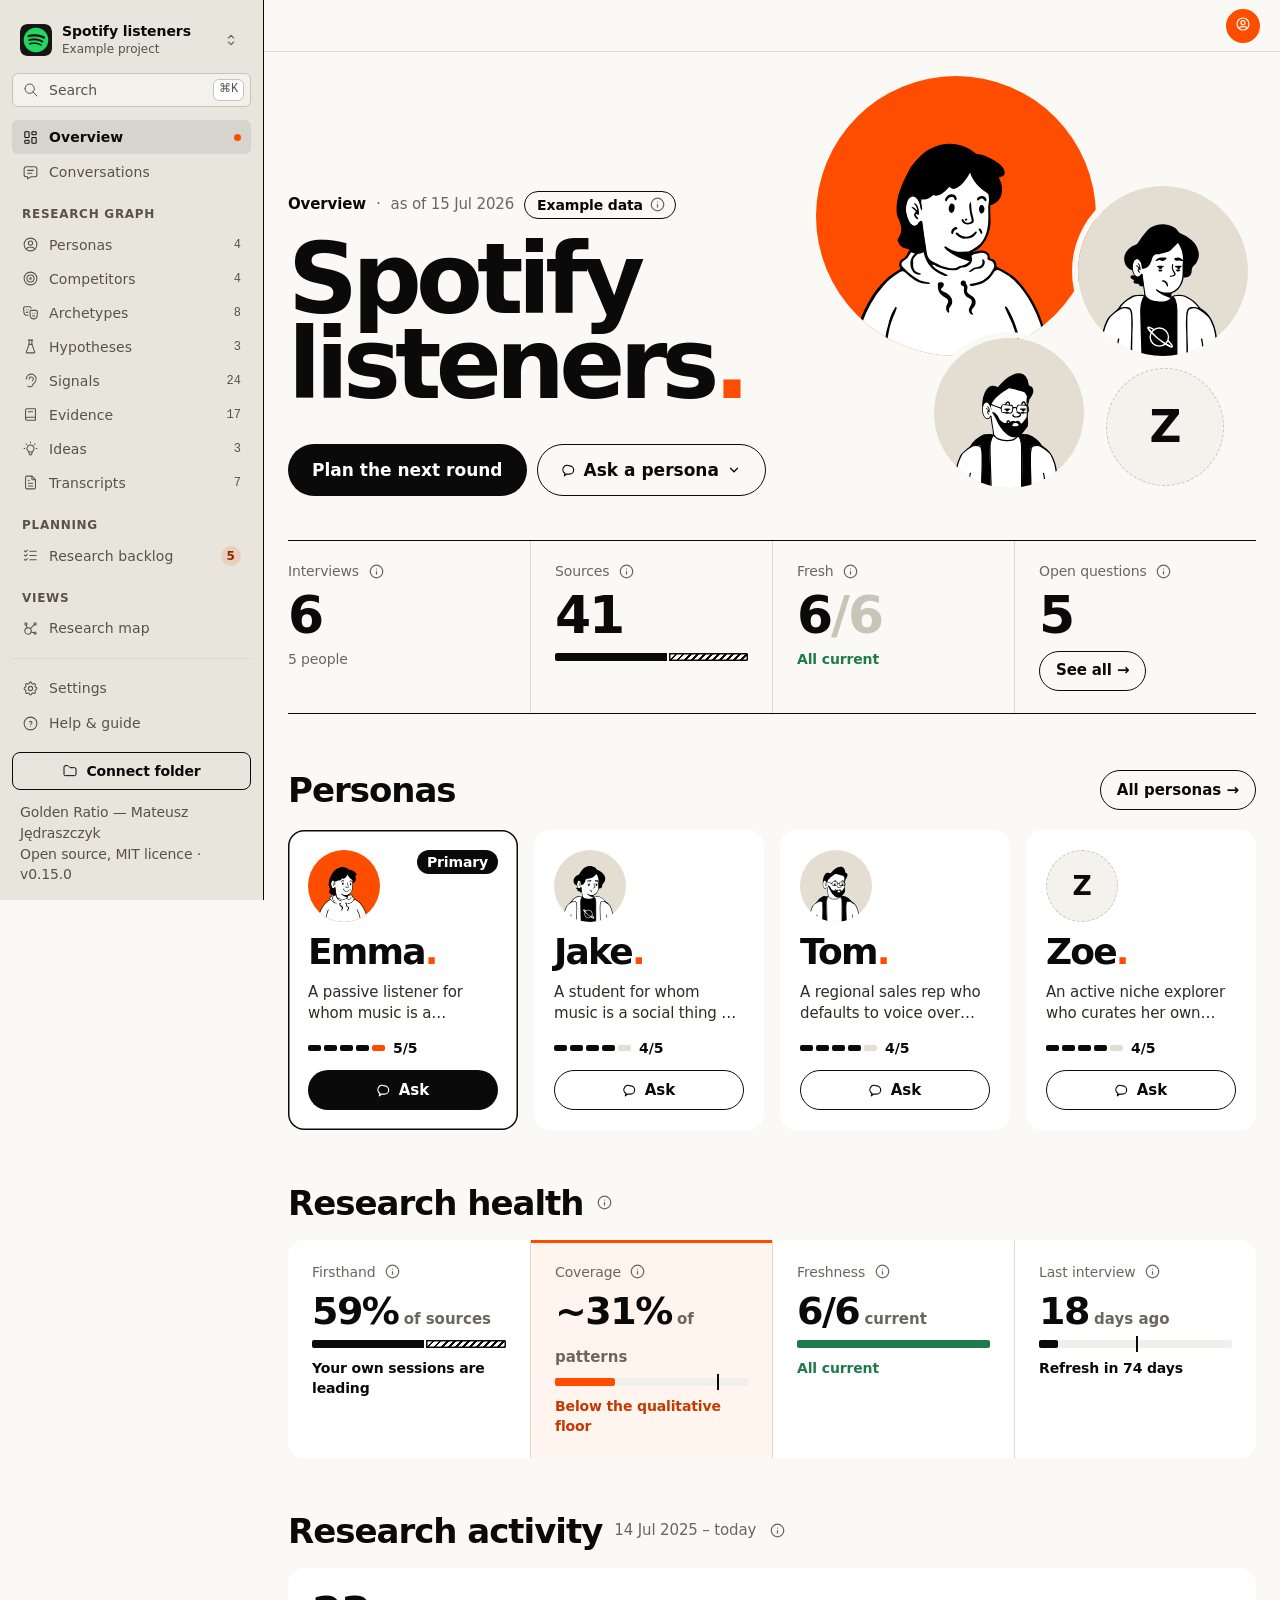
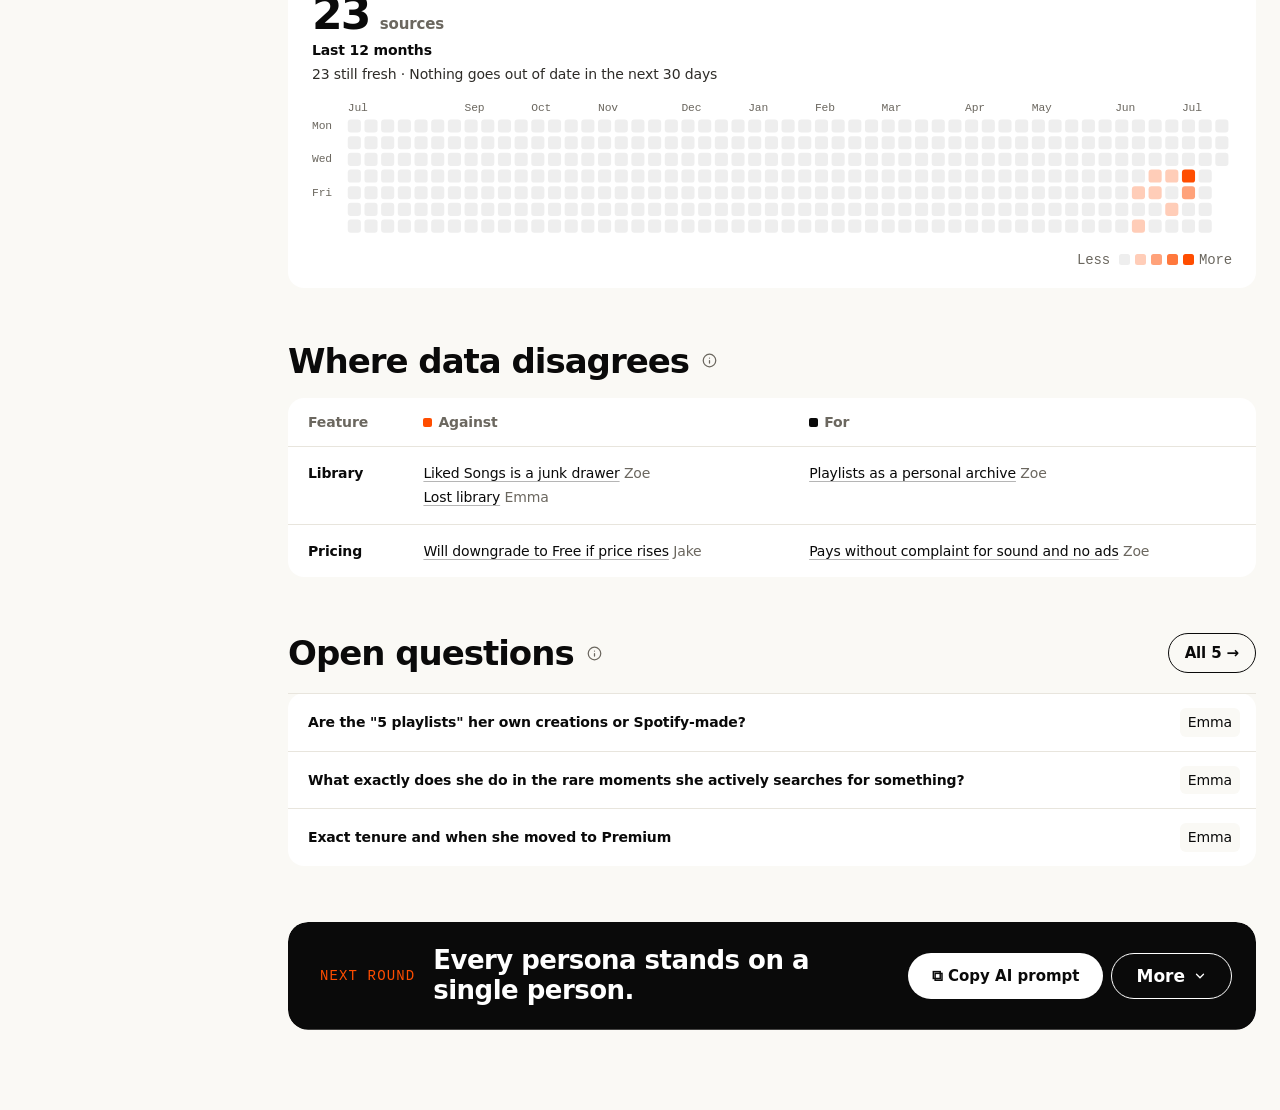
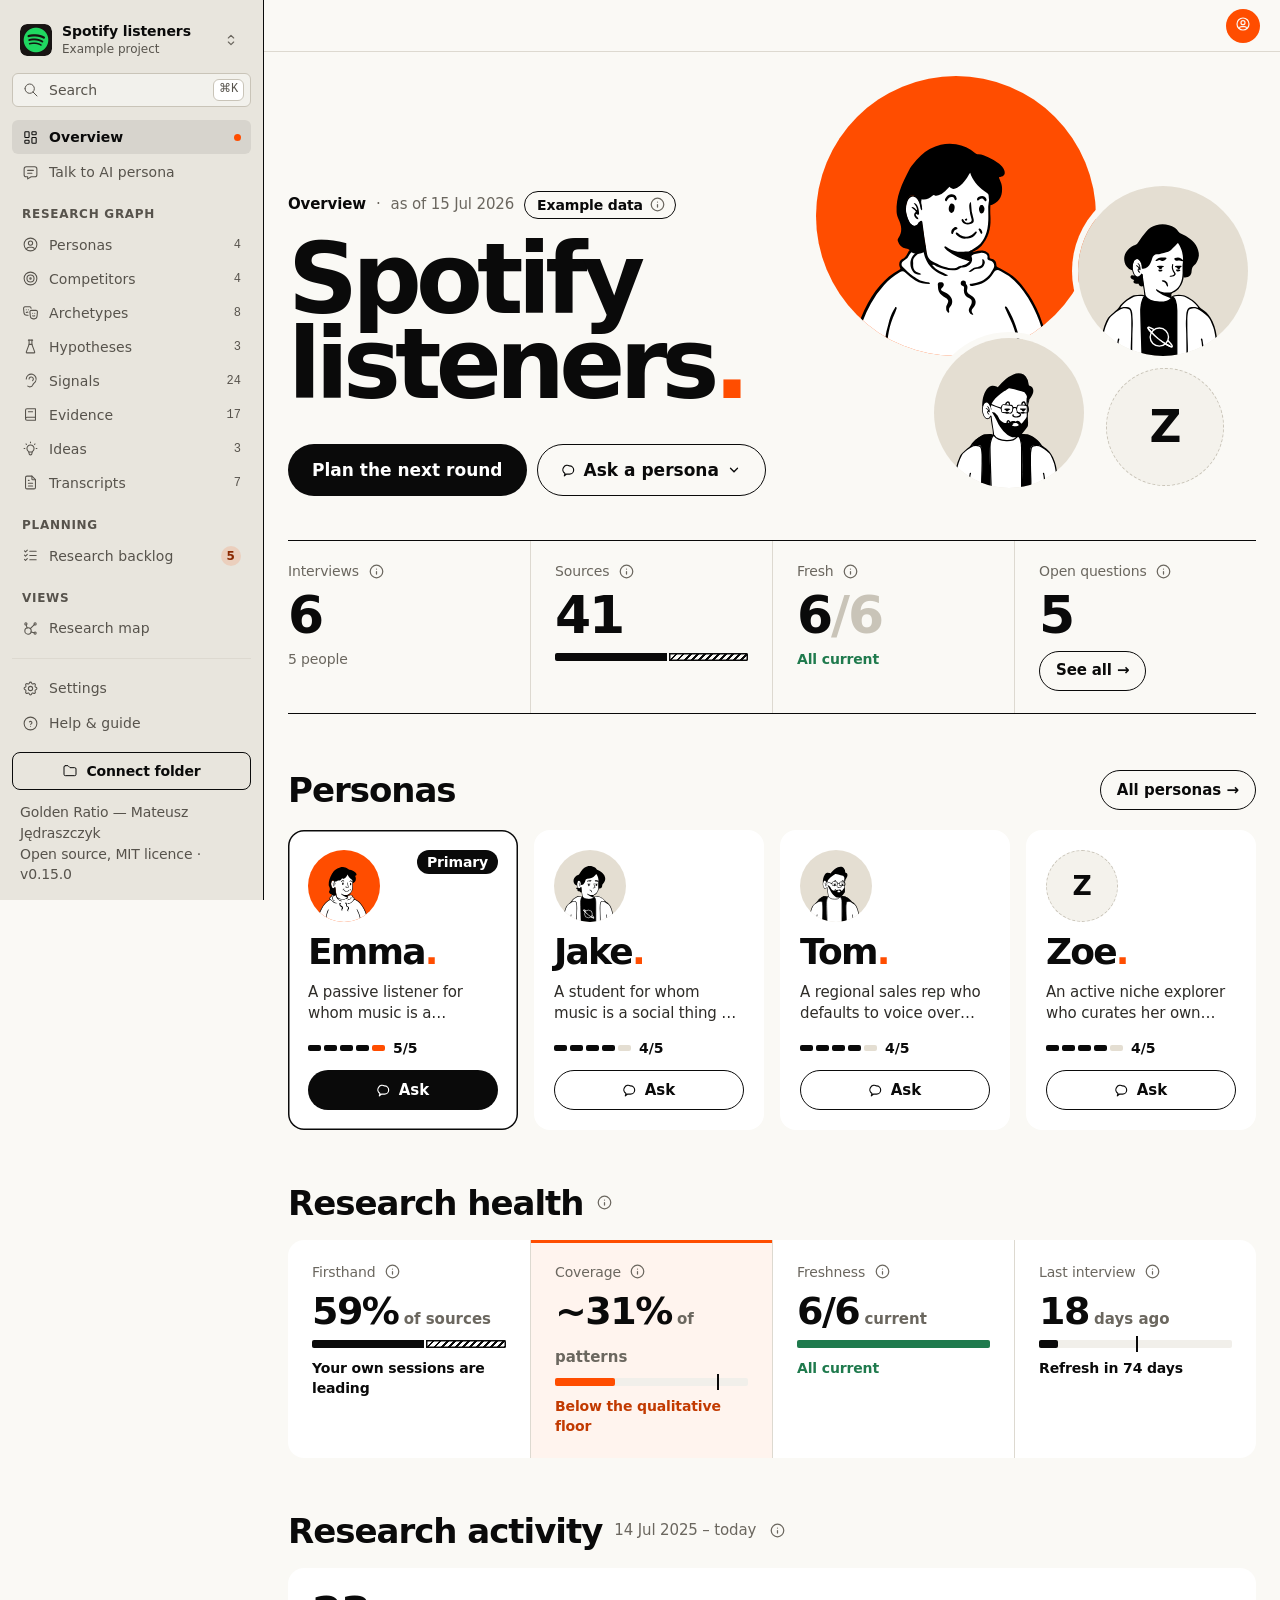
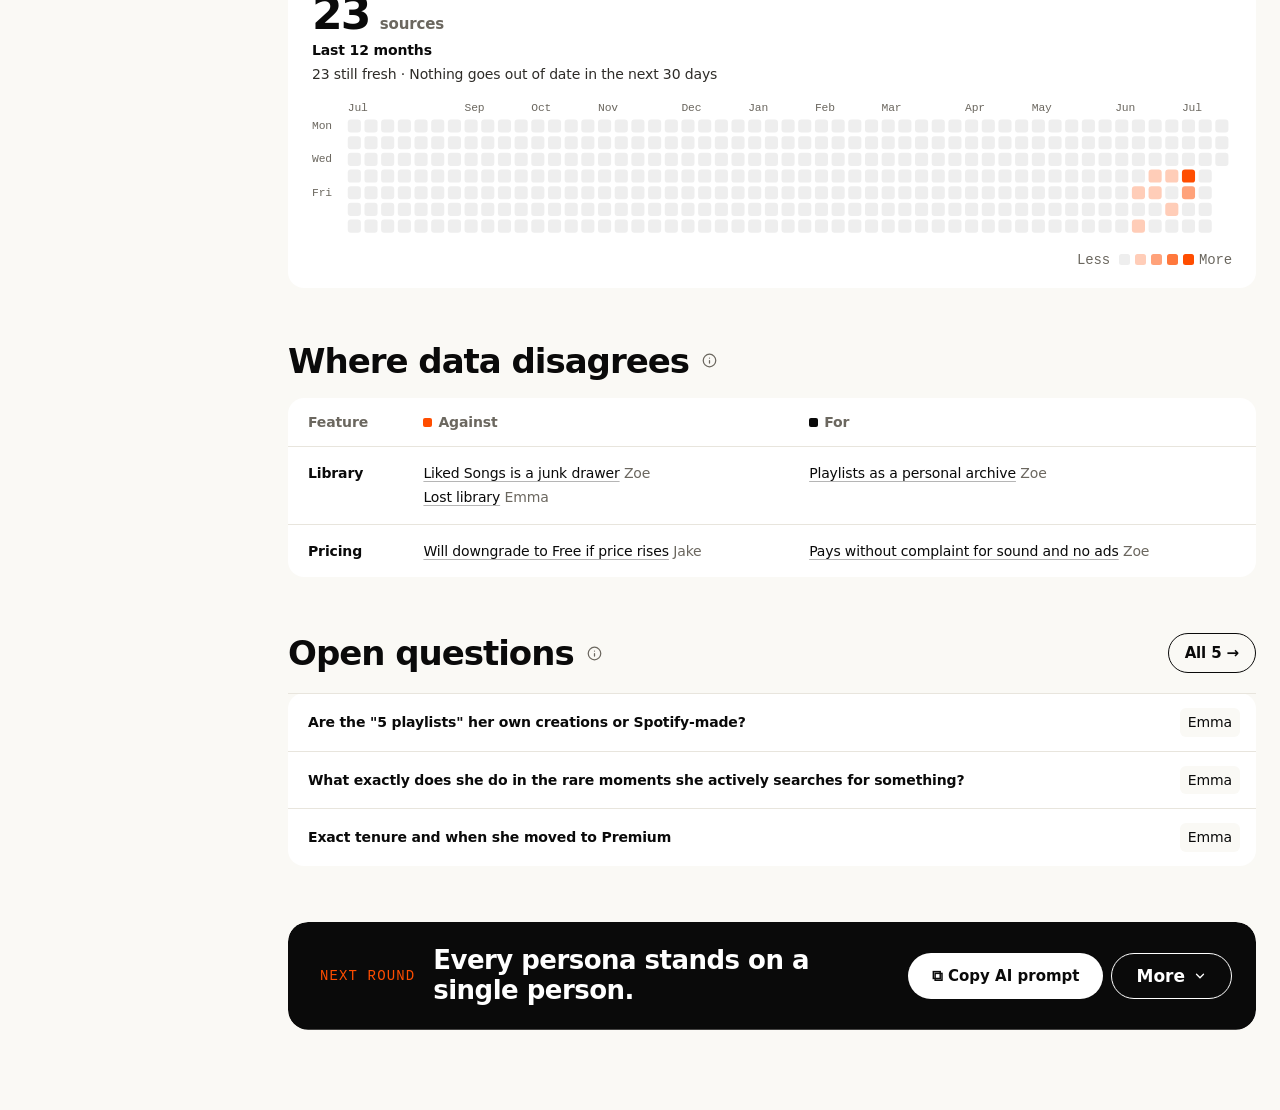
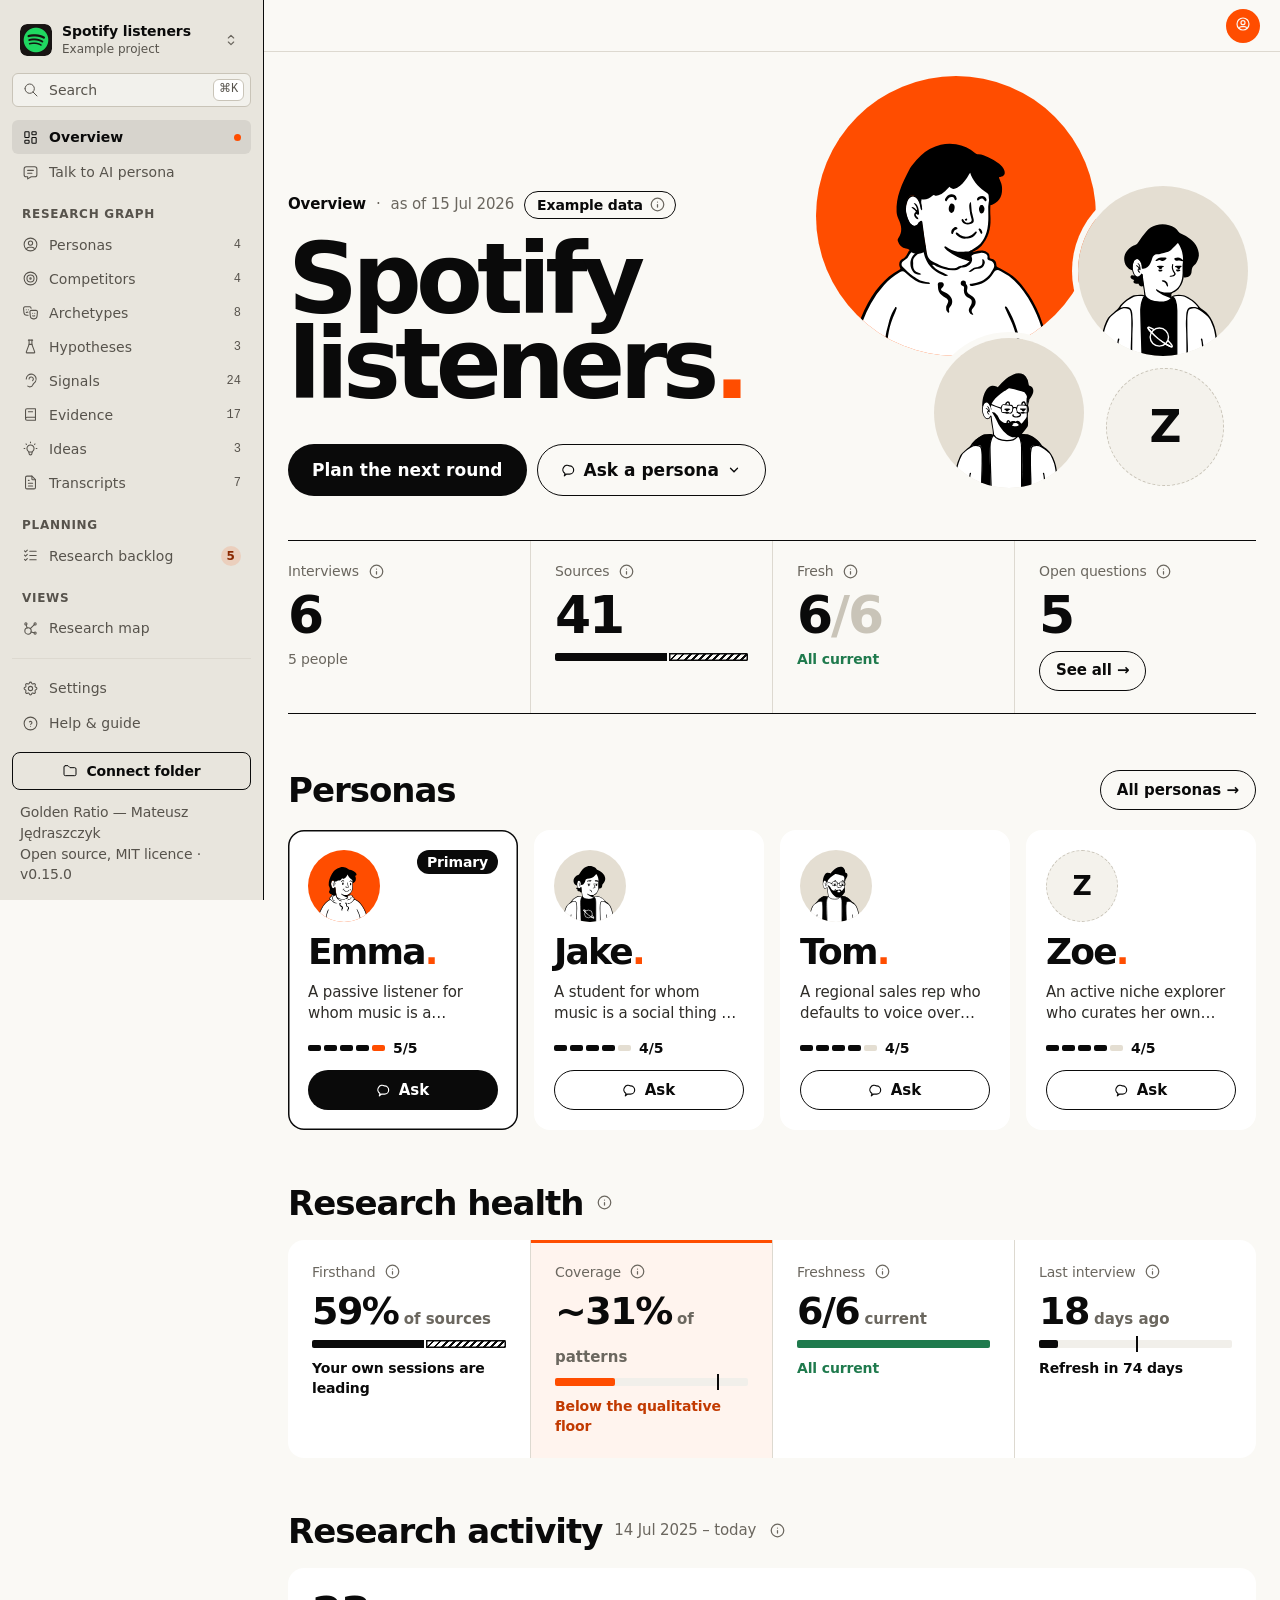
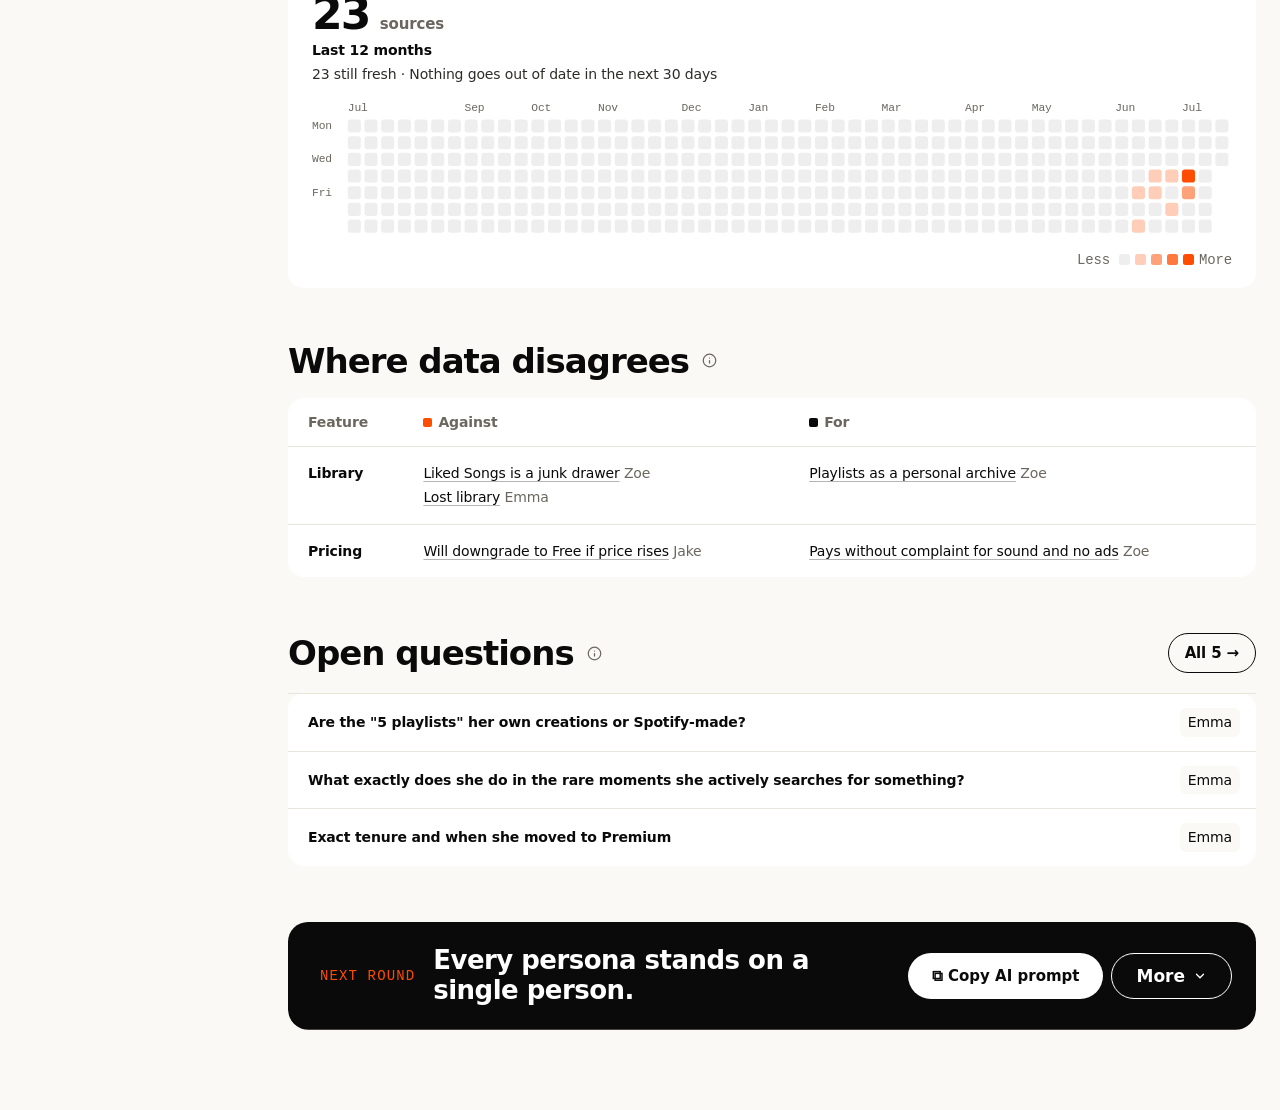
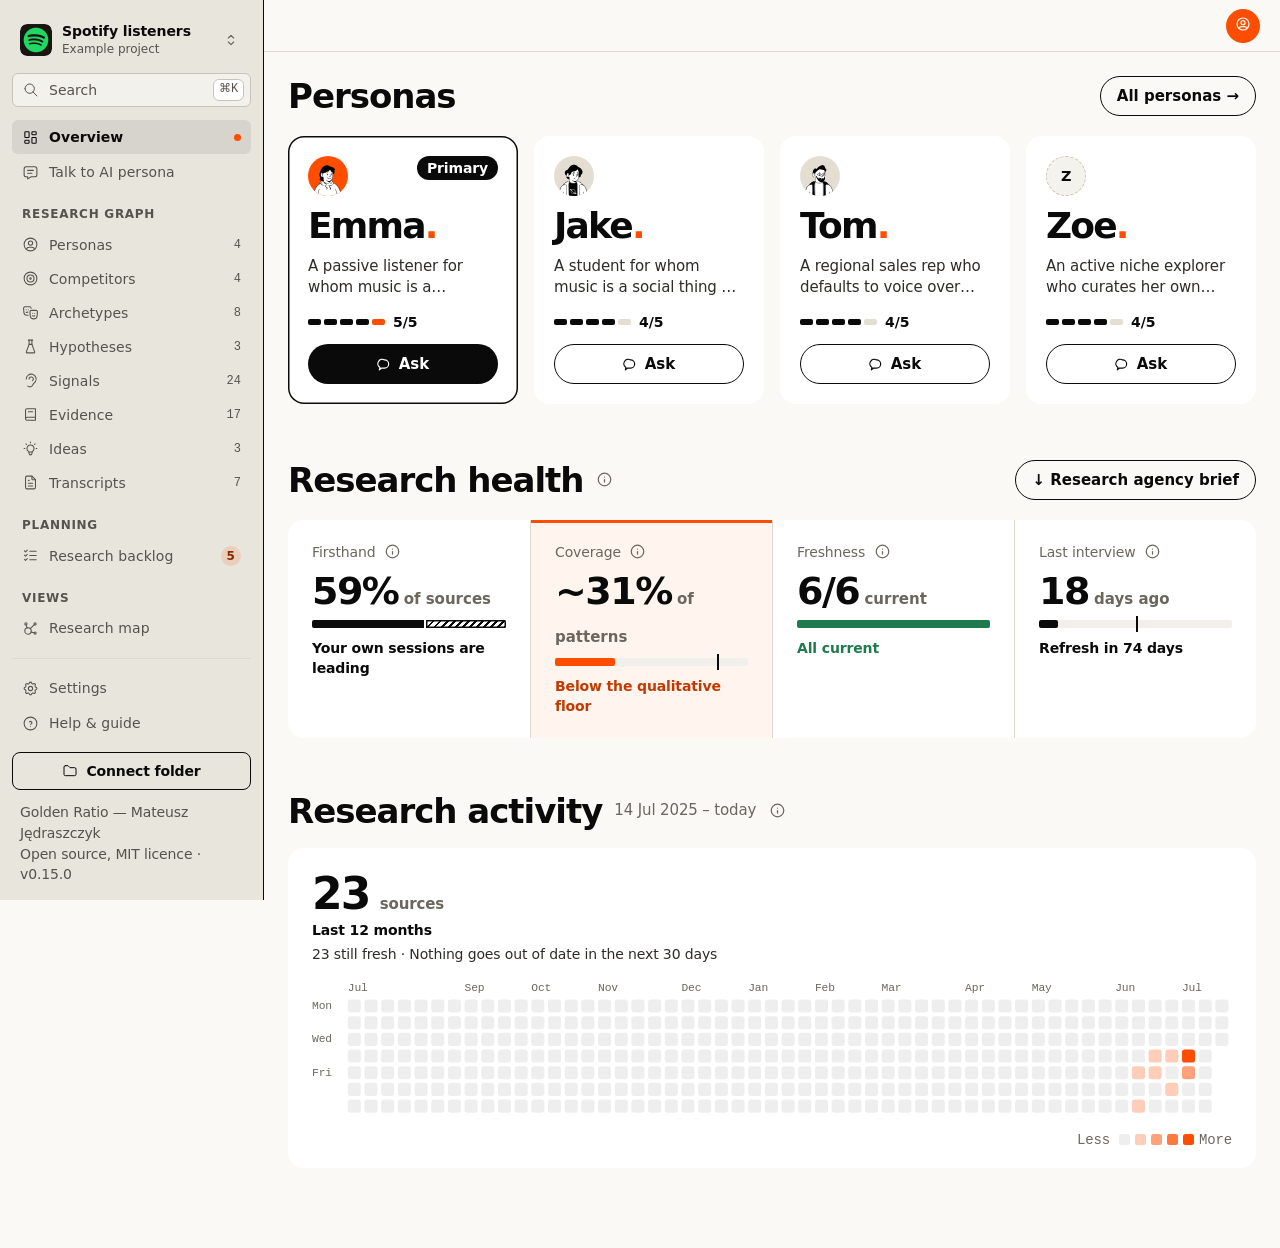
